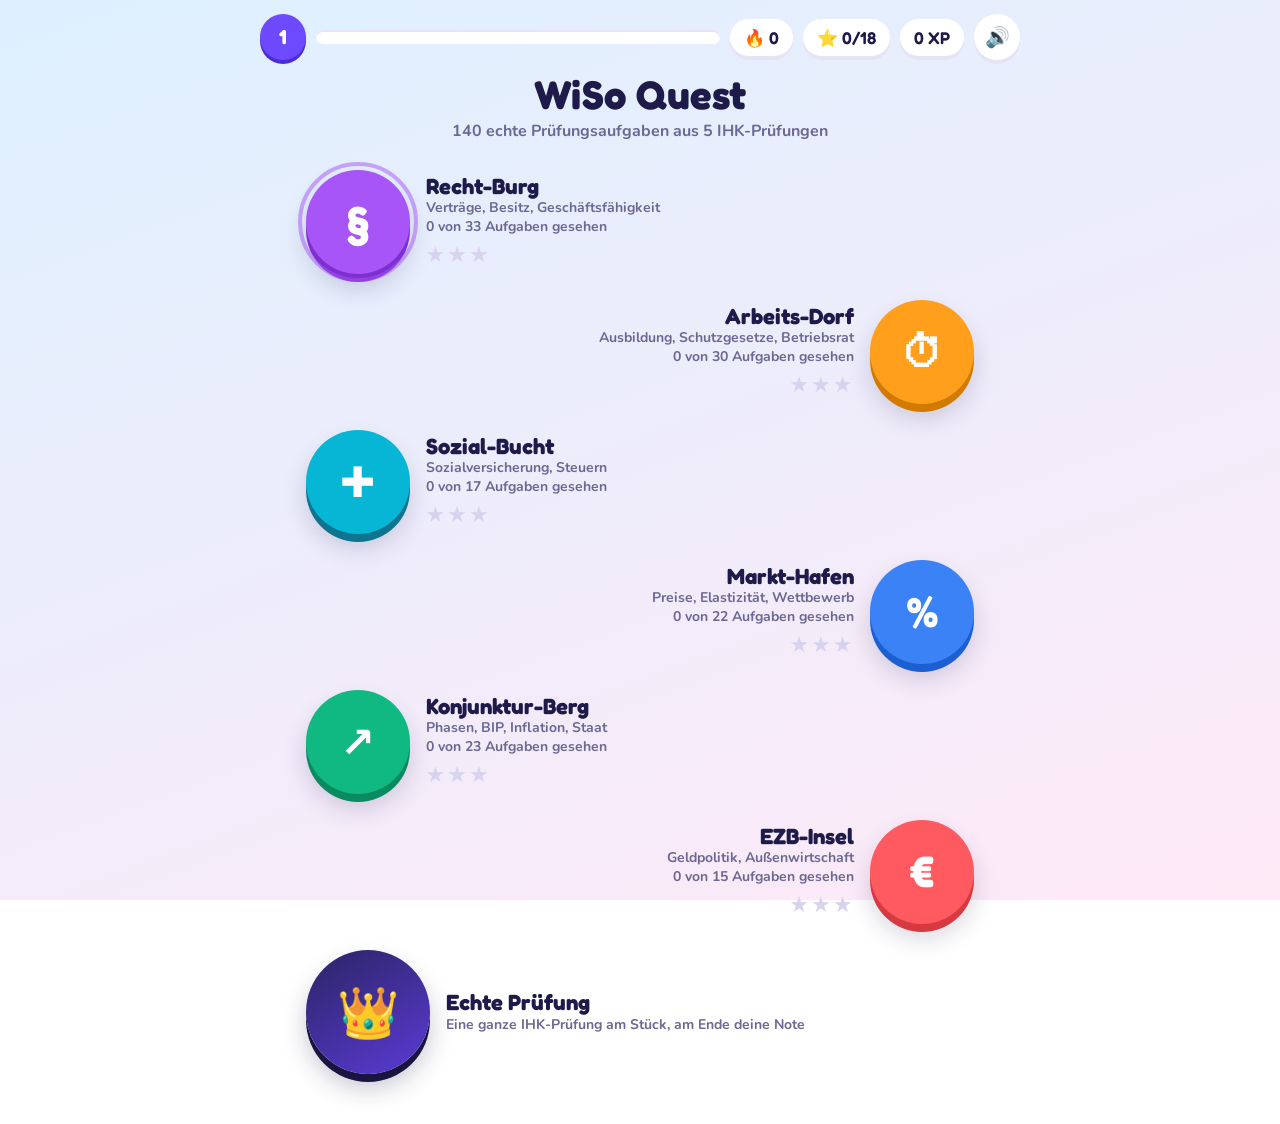
==== index.html @ cb17b8ab "Echte Prüfungsaufgaben mit Zuordnen, Verschieben und Prüfungsmodus Co-Authored-By: Claude Opus 5.5 <" ====
<!doctype html>
<html lang="de">
<head>
<meta charset="utf-8">
<meta name="viewport" content="width=device-width, initial-scale=1, viewport-fit=cover">
<meta name="apple-mobile-web-app-capable" content="yes">
<meta name="apple-mobile-web-app-title" content="WiSo Quest">
<meta name="robots" content="noindex">
<meta name="apple-mobile-web-app-status-bar-style" content="black-translucent">
<meta name="mobile-web-app-capable" content="yes">
<meta name="theme-color" content="#5b6cff">
<link rel="manifest" href="manifest.webmanifest">
<link rel="apple-touch-icon" href="apple-touch-icon.png">
<link rel="icon" href="icon-192.png">
<title>WiSo Quest</title>
<meta name="claude:viewport-fit-sides" content="cover">
<link rel="stylesheet" href="https://fonts.googleapis.com/css2?family=Fredoka:wght@500;600;700&family=Nunito:wght@600;700;800;900&display=swap">
<style>
/* Ein helles Spielbrett: Weltkarte mit fünf Inseln und Boss, darunter Spielrunden mit Herzen, Serie und XP */
:root{
  --bg1:#DDF0FF; --bg2:#FFE9F7; --ink:#1E1B4B; --muted:#6B6893; --card:#FFFFFF; --line:#E6E3F5;
  --ok:#22C55E; --ok-d:#15803D; --ok-bg:#E8FBEF; --bad:#F43F5E; --bad-d:#BE123C; --bad-bg:#FFE8EC;
  --gold:#FFC531; --gold-d:#D99A00; --pri:#6D4AFF; --pri-d:#4B2DD6;
  --w1:#FF5A5F; --w1d:#D63A40; --w2:#3B82F6; --w2d:#1D5FD0; --w3:#10B981; --w3d:#0A8A60; --w4:#A855F7; --w4d:#7E2FD0; --w5:#FF9F1C; --w5d:#D27A00; --w6:#06B6D4; --w6d:#0E7490;
  --f-d:"Fredoka","Nunito",system-ui,sans-serif; --f-b:"Nunito",system-ui,-apple-system,sans-serif;
  color-scheme:light;
}
*{box-sizing:border-box;-webkit-tap-highlight-color:transparent}
[hidden]{display:none!important}
html,body{min-height:100%}
body{margin:0;font-family:var(--f-b);font-weight:700;color:var(--ink);background:linear-gradient(160deg,var(--bg1),var(--bg2)) fixed;font-size:18px;
  padding-left:max(16px,env(safe-area-inset-left,0px));padding-right:max(16px,env(safe-area-inset-right,0px));padding-block:14px 40px}
.wrap{max-width:760px;margin:0 auto}
button{font:inherit;color:inherit;border:0;cursor:pointer;touch-action:manipulation}
button:focus-visible{outline:4px solid var(--pri);outline-offset:3px}
/* Kopfleiste */
.top{display:flex;align-items:center;gap:10px;flex-wrap:wrap;margin-bottom:14px}
.badge{display:flex;align-items:center;gap:8px;background:var(--card);border-radius:999px;padding:8px 14px;box-shadow:0 4px 0 var(--line);font-family:var(--f-d);font-weight:600;font-size:17px;white-space:nowrap}
.lvl{display:flex;align-items:center;gap:10px;flex:1 1 220px;min-width:0}
.lvl .ring{width:46px;height:46px;border-radius:50%;background:var(--pri);color:#fff;display:flex;align-items:center;justify-content:center;font-family:var(--f-d);font-size:20px;box-shadow:0 4px 0 var(--pri-d);flex:none}
.xpbar{flex:1;height:14px;background:var(--card);border-radius:99px;overflow:hidden;box-shadow:inset 0 2px 0 var(--line)}
.xpbar i{display:block;height:100%;background:linear-gradient(90deg,var(--gold),#FF8A00);border-radius:99px;transition:width .5s}
.snd{width:46px;height:46px;border-radius:50%;background:var(--card);box-shadow:0 4px 0 var(--line);font-size:20px}
/* Karte */
.hero{text-align:center;margin:6px 0 4px}
.hero h1{font-family:var(--f-d);font-size:40px;margin:0;line-height:1;letter-spacing:.5px}
.hero p{margin:6px 0 0;color:var(--muted);font-size:16px}
.map{position:relative;display:flex;flex-direction:column;gap:26px;padding:24px 0 10px}
.node{display:flex;align-items:center;gap:16px;width:min(100%,520px)}
.node:nth-child(odd){align-self:flex-start;margin-left:6%} .node:nth-child(even){align-self:flex-end;margin-right:6%;flex-direction:row-reverse;text-align:right}
.orb{width:104px;height:104px;border-radius:50%;flex:none;background:var(--c);box-shadow:0 8px 0 var(--cd),0 14px 24px rgba(30,27,75,.18);color:#fff;font-family:var(--f-d);font-size:42px;display:flex;align-items:center;justify-content:center;position:relative;transition:transform .12s}
.orb:active{transform:translateY(6px);box-shadow:0 2px 0 var(--cd)}
.orb .ic{line-height:1}
.node .info{min-width:0}
.node .name{font-family:var(--f-d);font-size:22px;line-height:1.1}
.stars{font-size:22px;letter-spacing:2px;margin-top:4px;color:#D7D3EE}
.stars b{color:var(--gold);font-weight:inherit}
.node .sub{font-size:14px;color:var(--muted)}
.pulse::after{content:"";position:absolute;inset:-8px;border-radius:50%;border:4px solid var(--c);opacity:.5;animation:pulse 1.6s infinite}
@keyframes pulse{0%{transform:scale(.92);opacity:.6}100%{transform:scale(1.18);opacity:0}}
.boss .orb{width:124px;height:124px;background:linear-gradient(150deg,#2B2464,#5B3BD6);box-shadow:0 8px 0 #1A1540,0 14px 24px rgba(30,27,75,.25);font-size:50px}
.path{position:absolute;inset:0;pointer-events:none;z-index:-1}
/* Sheet */
.dim{position:fixed;inset:0;cursor:pointer;background:rgba(30,27,75,.45);display:flex;align-items:flex-end;justify-content:center;z-index:30;padding:0 max(12px,env(safe-area-inset-right,0px)) 0 max(12px,env(safe-area-inset-left,0px))}
.sheet{background:var(--card);width:min(100%,760px);border-radius:28px 28px 0 0;padding:22px 22px calc(22px + env(safe-area-inset-bottom,0px));max-height:88vh;overflow:auto;animation:up .22s ease-out}
@keyframes up{from{transform:translateY(40px);opacity:.5}to{transform:none;opacity:1}}
.sheet h2{font-family:var(--f-d);font-size:28px;margin:0 0 4px}
.btn{display:block;width:100%;border-radius:18px;padding:16px 18px;font-family:var(--f-d);font-size:21px;font-weight:600;background:var(--c,var(--pri));color:#fff;box-shadow:0 6px 0 var(--cd,var(--pri-d));transition:transform .08s}
.btn:active{transform:translateY(5px);box-shadow:0 1px 0 var(--cd,var(--pri-d))}
.btn.light{background:var(--card);color:var(--ink);box-shadow:0 6px 0 var(--line);border:2px solid var(--line)}
.btn[disabled]{background:#D9D6EA;box-shadow:0 6px 0 #C2BEDA;color:#fff}
.btns{display:flex;flex-direction:column;gap:14px;margin-top:16px}
/* Spiel */
.bar{display:flex;align-items:center;gap:12px;margin-bottom:14px}
.x{width:44px;height:44px;border-radius:50%;background:var(--card);font-size:22px;box-shadow:0 4px 0 var(--line);flex:none}
.prog{flex:1;height:18px;background:var(--card);border-radius:99px;overflow:hidden;box-shadow:inset 0 2px 0 var(--line)}
.prog i{display:block;height:100%;background:var(--c);border-radius:99px;transition:width .4s}
.hearts{font-size:24px;letter-spacing:1px;white-space:nowrap;color:var(--bad)}
.hearts .off{color:#D7D3EE}
.combo{font-family:var(--f-d);background:var(--gold);color:var(--ink);border-radius:12px;padding:4px 10px;font-size:16px;box-shadow:0 3px 0 var(--gold-d)}
.qcard{background:var(--card);border-radius:26px;padding:22px;box-shadow:0 8px 0 var(--line)}
.tag{display:inline-block;background:var(--c);color:#fff;border-radius:10px;padding:4px 12px;font-size:14px;font-family:var(--f-d);font-weight:600;margin-bottom:10px}
.qtext{font-size:19px;line-height:1.5;font-weight:700}
.qtext b{font-weight:900}
.qtext ul{margin:8px 0;padding-left:22px}
.qtext table{border-collapse:separate;border-spacing:0;margin:10px 0;font-size:16px;border-radius:12px;overflow:hidden;border:2px solid var(--line)}
.qtext td,.qtext th{padding:7px 12px;text-align:right;border-bottom:2px solid var(--line)}
.qtext th{background:#F4F2FF}
.tbl{overflow-x:auto}
.ask{margin-top:12px;font-family:var(--f-d);font-size:21px;font-weight:600;color:var(--c)}
.answers{display:flex;flex-direction:column;gap:12px;margin-top:18px}
.ans{display:flex;align-items:center;gap:14px;text-align:left;background:var(--card);border:3px solid var(--line);border-radius:18px;padding:14px 16px;box-shadow:0 5px 0 var(--line);font-size:18px;font-weight:800;transition:transform .08s}
.ans:active{transform:translateY(4px);box-shadow:0 1px 0 var(--line)}
.ans .n{width:38px;height:38px;border-radius:12px;background:#F1EFFD;display:flex;align-items:center;justify-content:center;font-family:var(--f-d);flex:none;font-size:18px}
.ans.sel{border-color:var(--c);box-shadow:0 5px 0 var(--cd);background:#FAF9FF}
.ans.sel .n{background:var(--c);color:#fff}
.ans.right{border-color:var(--ok);box-shadow:0 5px 0 var(--ok-d);background:var(--ok-bg)} .ans.right .n{background:var(--ok);color:#fff}
.ans.wrong{border-color:var(--bad);box-shadow:0 5px 0 var(--bad-d);background:var(--bad-bg)} .ans.wrong .n{background:var(--bad);color:#fff}
.numrow{display:flex;gap:12px;align-items:center;margin-top:18px;flex-wrap:wrap}
.numrow input{font-family:var(--f-d);font-size:30px;width:240px;max-width:100%;padding:12px 16px;border-radius:18px;border:3px solid var(--c);color:var(--ink);background:#FAF9FF;font-weight:600}
.numrow .u{font-family:var(--f-d);font-size:24px}
.picked .ans{border-style:dashed}
.lbl{font-size:14px;color:var(--muted);margin-top:14px}
.check{margin-top:18px}
.shake{animation:shake .4s}
@keyframes shake{20%{transform:translateX(-10px)}40%{transform:translateX(10px)}60%{transform:translateX(-6px)}80%{transform:translateX(6px)}}
/* Rückmeldung */
.fb{position:fixed;left:0;right:0;bottom:0;z-index:20;display:flex;justify-content:center;padding:0 max(12px,env(safe-area-inset-right,0px)) 0 max(12px,env(safe-area-inset-left,0px))}
.fb .in{width:min(100%,760px);border-radius:28px 28px 0 0;padding:20px 22px calc(20px + env(safe-area-inset-bottom,0px));animation:up .22s ease-out;max-height:70vh;overflow:auto}
.fb.ok .in{background:var(--ok-bg);border-top:5px solid var(--ok)} .fb.bad .in{background:var(--bad-bg);border-top:5px solid var(--bad)}
.fb h3{font-family:var(--f-d);font-size:28px;margin:0;display:flex;align-items:center;gap:10px;flex-wrap:wrap}
.fb.ok h3{color:var(--ok-d)} .fb.bad h3{color:var(--bad-d)}
.xp{font-size:18px;background:var(--gold);color:var(--ink);border-radius:10px;padding:2px 10px;box-shadow:0 3px 0 var(--gold-d)}
.why{font-size:17px;line-height:1.5;margin-top:8px;font-weight:700}
.why b{font-weight:900}
.space{height:58vh}
/* Spickzettel */
.lern .card{border-radius:18px;padding:14px 16px;background:#F7F5FF;border-left:8px solid var(--c);margin-top:12px}
.lern .card h3{font-family:var(--f-d);margin:0 0 4px;font-size:20px}
.lern .card p{margin:4px 0;font-size:16px;line-height:1.5}
.lern .formel{margin-top:12px;background:var(--ink);color:#fff;border-radius:16px;padding:12px 14px;text-align:center;font-family:var(--f-d);font-size:17px}
/* Ende */
.end{text-align:center;padding-top:10px}
.big3{font-size:76px;letter-spacing:6px;color:#D7D3EE;line-height:1.1}
.big3 b{color:var(--gold);font-weight:inherit;display:inline-block;animation:pop .5s backwards}
.big3 b:nth-child(2){animation-delay:.25s} .big3 b:nth-child(3){animation-delay:.5s}
@keyframes pop{0%{transform:scale(0) rotate(-40deg)}70%{transform:scale(1.3)}100%{transform:none}}
.end h1{font-family:var(--f-d);font-size:40px;margin:6px 0}
.statrow{display:flex;gap:12px;justify-content:center;flex-wrap:wrap;margin:16px 0}
.stat{background:var(--card);border-radius:18px;padding:12px 18px;box-shadow:0 5px 0 var(--line);min-width:110px}
.stat b{display:block;font-family:var(--f-d);font-size:30px}
.stat span{font-size:14px;color:var(--muted)}
.note{font-family:var(--f-d);font-size:110px;line-height:1;color:var(--pri)}
canvas#fx{position:fixed;inset:0;pointer-events:none;z-index:50;width:100%;height:100%}
@media (max-width:520px){.orb{width:84px;height:84px;font-size:34px}.boss .orb{width:100px;height:100px}.hero h1{font-size:32px}.node .name{font-size:19px}}
@media (prefers-reduced-motion:reduce){*{animation:none!important;transition:none!important}}
.sheet{cursor:default}
*{-webkit-tap-highlight-color:transparent}

/* Echte Aufgaben */
.tags{display:flex;flex-wrap:wrap;gap:6px;margin-bottom:6px}.tags .tag{margin:0}
.tag.src{background:#EEF0FF;color:var(--ink)} .tag.typ{background:var(--ink)}
.sit{background:#F6F5FF;border-radius:16px;padding:12px 14px;margin:8px 0 10px;font-size:17px;line-height:1.5;color:#3A376B;border-left:6px solid var(--c)}
.chips{display:flex;flex-wrap:wrap;gap:10px;margin-top:14px}
.chip{display:flex;align-items:center;gap:10px;background:var(--card);border:3px solid var(--line);border-radius:16px;padding:8px 12px 8px 8px;box-shadow:0 4px 0 var(--line);font-size:16px;font-weight:800;text-align:left;touch-action:none;user-select:none;-webkit-user-select:none;max-width:100%}
.chip .n,.row .slot,.sitem .n{width:36px;height:36px;border-radius:11px;background:var(--c);color:#fff;display:flex;align-items:center;justify-content:center;font-family:var(--f-d);flex:none;font-size:18px}
.chip.sel{border-color:var(--c);box-shadow:0 4px 0 var(--cd);transform:translateY(-3px)}
.ghost{position:fixed;z-index:60;pointer-events:none;transform:rotate(-3deg) scale(1.06);box-shadow:0 14px 30px rgba(30,27,75,.3)!important;border-color:var(--c)!important;margin:0}
.rows{display:flex;flex-direction:column;gap:12px;margin-top:18px}
.row{display:flex;align-items:center;gap:14px;text-align:left;background:var(--card);border:3px dashed #CFCBEA;border-radius:18px;padding:12px 14px;font-size:17px;font-weight:800}
.row .slot{background:#F1EFFD;color:var(--muted);width:auto;min-width:44px;padding:0 8px;height:44px;font-size:20px;gap:6px}
.row.filled{border-style:solid;border-color:var(--c)} .row.filled .slot{background:var(--c);color:#fff}
.row.hover{background:#F4F2FF;border-color:var(--c);transform:scale(1.02)}
.row.right{border:3px solid var(--ok);background:var(--ok-bg)} .row.right .slot{background:var(--ok);color:#fff}
.row.wrong{border:3px solid var(--bad);background:var(--bad-bg)} .row.wrong .slot{background:var(--bad);color:#fff}
.row .slot s{opacity:.7;font-size:15px}
.pop{animation:pop2 .3s}@keyframes pop2{50%{transform:scale(1.04)}}
.sortlist{display:flex;flex-direction:column;gap:12px;margin-top:16px}
.sitem{display:flex;align-items:center;gap:12px;background:var(--card);border:3px solid var(--line);border-radius:18px;padding:12px;box-shadow:0 5px 0 var(--line);font-size:17px;font-weight:800;touch-action:none;user-select:none;-webkit-user-select:none;cursor:grab;position:relative}
.sitem .t{flex:1;min-width:0}
.sitem .grip{font-size:22px;color:var(--muted);flex:none}
.sitem .mv{display:flex;flex-direction:column;gap:4px;flex:none}
.sitem .mv button{width:40px;height:30px;border-radius:9px;background:#F1EFFD;font-size:14px;color:var(--ink)}
.sitem.drag{z-index:5;border-color:var(--c);box-shadow:0 14px 28px rgba(30,27,75,.25);cursor:grabbing;transition:none}
.sitem.right{border-color:var(--ok);background:var(--ok-bg)} .sitem.right .n{background:var(--ok)}
.sitem.wrong{border-color:var(--bad);background:var(--bad-bg)} .sitem.wrong .n{background:var(--bad)}
.btn.exam{display:flex;justify-content:space-between;align-items:center;gap:10px;text-align:left}
.btn.exam small{font-family:var(--f-b);font-size:14px;color:var(--muted);font-weight:700}
.fehler{text-align:left;max-width:620px;margin:10px auto 0}
.fehler h3{font-family:var(--f-d);font-size:22px;margin:0 0 8px}
.fz{background:var(--card);border-radius:16px;padding:12px 14px;margin-bottom:10px;border-left:7px solid var(--c);box-shadow:0 4px 0 var(--line);font-size:15px;line-height:1.45}
.fz b{display:block;font-size:16px;margin-bottom:2px}
</style>
</head>
<body>


<canvas id="fx"></canvas>
<div class="wrap" id="app"></div>
<div id="layer"></div>

<script>
/* ---------- Hilfen ---------- */
const $=s=>document.querySelector(s);
const rnd=(a,b)=>Math.floor(Math.random()*(b-a+1))+a;
const pick=a=>a[rnd(0,a.length-1)];
const shuffle=a=>{a=a.slice();for(let i=a.length-1;i>0;i--){const j=rnd(0,i);[a[i],a[j]]=[a[j],a[i]]}return a};
const sample=(a,n)=>shuffle(a).slice(0,n);
const fmt=(n,d=0)=>Number(n).toLocaleString('de-DE',{minimumFractionDigits:d,maximumFractionDigits:d});
const DAY=86400000;
const mkD=(y,m,d)=>new Date(Date.UTC(y,m-1,d));
const addD=(dt,n)=>new Date(dt.getTime()+n*DAY);
const fD=dt=>String(dt.getUTCDate()).padStart(2,'0')+'.'+String(dt.getUTCMonth()+1).padStart(2,'0')+'.'+dt.getUTCFullYear();
const fT=m=>String(Math.floor(m/60)).padStart(2,'0')+':'+String(m%60).padStart(2,'0')+' Uhr';
const NAMEN=['Lena','Tim','Mia','Jonas','Sara','Luca','Emma','Noah','Lea','Ben','Hannah','Paul','Elif','Max','Nele','Finn'];
const norm=o=>typeof o==='string'?{t:o}:o;
/* MC: richtige Antwort plus bis zu 4 falsche, gemischt */
function mc(text,correct,wrongs,why,ask){
  const c=norm(correct); const seen=new Set([c.t]); const w=sample(wrongs.map(norm).filter(x=>!seen.has(x.t)&&seen.add(x.t)),4);
  const opts=shuffle([c,...w]); return {typ:'mc',text,ask,opts,ok:opts.indexOf(c),why};
}
function num(text,answer,tol,unit,why,ask){return {typ:'num',text,ask,answer,tol,unit,why}}

/* ---------- Themen ---------- */
const TH={
 ezb:{nr:1,name:'EZB und Geldpolitik',kurz:'EZB',c:'var(--w1)',freq:'9 von 9'},
 el:{nr:2,name:'Markt und Preiselastizität',kurz:'Markt',c:'var(--w2)',freq:'9 von 9'},
 kon:{nr:3,name:'Konjunktur',kurz:'Konjunktur',c:'var(--w3)',freq:'9 von 9'},
 recht:{nr:4,name:'Recht: Alter, Besitz, Verträge',kurz:'Recht',c:'var(--w4)',freq:'9 von 9'},
 zahl:{nr:5,name:'Jugendschutz, Mutterschutz, Wahlen',kurz:'Zahlen',c:'var(--w5)',freq:'7 von 9'}
};

/* ---------- Generatoren: EZB ---------- */
const RESTR=['Die EZB erhöht die Leitzinsen.','Die EZB verkauft Wertpapiere am offenen Markt.','Die EZB erhöht den Mindestreservesatz.'];
const EXPAN=['Die EZB senkt die Leitzinsen.','Die EZB kauft in großem Umfang Staatsanleihen an.','Die EZB senkt den Mindestreservesatz.','Die EZB teilt bei den Hauptrefinanzierungsgeschäften mehr Liquidität zu.'];
const EZB_SAETZE=[
 {t:'Vorrangiges Ziel der EZB ist die Preisstabilität. Angestrebt wird mittelfristig eine Inflationsrate von 2 %.',ok:1,why:'Das steht so im EU-Vertrag. Die 2 % sind das Ziel der EZB.'},
 {t:'Der Zinssatz der Spitzenrefinanzierungsfazilität bildet die Obergrenze für den Tagesgeldzins.',ok:1,why:'Teurer als dort leiht sich keine Bank über Nacht Geld. Deshalb ist es die Obergrenze.'},
 {t:'Der Zinssatz der Einlagefazilität bildet die Untergrenze für den Tagesgeldzins.',ok:1,why:'Weniger als dort bekommt keine Bank für ihr Geld, sie würde es sonst bei der EZB parken. Deshalb ist es die Untergrenze.'},
 {t:'Beim holländischen Zinstender erhalten alle Banken die Liquidität zum niedrigsten noch zugeteilten Zinssatz.',ok:1,why:'Holländisch heißt: ein einheitlicher Satz für alle, und zwar der niedrigste, der noch zum Zug kommt.'},
 {t:'Beim amerikanischen Zinstender zahlt jede Bank den Zinssatz, den sie selbst geboten hat.',ok:1,why:'Amerikanisch heißt: jeder zahlt sein eigenes Gebot.'},
 {t:'Das Mindestreserve-Soll muss im Durchschnitt der Erfüllungsperiode erfüllt sein.',ok:1,why:'Es zählt der Durchschnitt, nicht jeder einzelne Tag. An einzelnen Tagen darf das Guthaben darunter liegen.'},
 {t:'Das Eurosystem besteht aus der EZB und den nationalen Zentralbanken der Euro-Länder.',ok:1,why:'Eurosystem = EZB plus Notenbanken der Länder mit Euro. Das ESZB umfasst zusätzlich alle anderen EU-Notenbanken.'},
 {t:'Vorrangiges Ziel der EZB ist die Vollbeschäftigung im Euroraum.',ok:0,why:'Falsch. Vorrangiges Ziel ist die Preisstabilität. Beschäftigung ist kein Hauptziel der EZB.'},
 {t:'Die EZB strebt eine Inflationsrate von 0 % an.',ok:0,why:'Falsch. Das Ziel sind 2 %. Bei 0 % droht leicht eine Deflation.'},
 {t:'Der Zinssatz der Einlagefazilität bildet die Obergrenze für den Tagesgeldzins.',ok:0,why:'Falsch. Die Einlagefazilität ist die Untergrenze. Die Obergrenze ist die Spitzenrefinanzierung.'},
 {t:'Beim holländischen Zinstender zahlt jede Bank ihren eigenen gebotenen Zinssatz.',ok:0,why:'Falsch. Das ist das amerikanische Verfahren. Holländisch heißt: einheitlicher Satz für alle.'},
 {t:'Das Mindestreserve-Soll muss an jedem einzelnen Tag der Erfüllungsperiode erreicht werden.',ok:0,why:'Falsch. Es zählt der Durchschnitt über die ganze Periode.'},
 {t:'Das ESZB besteht nur aus den Zentralbanken der Euro-Länder.',ok:0,why:'Falsch. Zum ESZB gehören die EZB und die Notenbanken aller EU-Staaten, auch ohne Euro.'},
 {t:'Erhöht die EZB die Leitzinsen, steigt in der Regel die Geldmenge.',ok:0,why:'Falsch. Höhere Zinsen machen Kredite teurer, es wird weniger geliehen, die Geldmenge sinkt.'}
];
const G={ezb:[],el:[],kon:[],recht:[],zahl:[]};
G.ezb.push(function massnahme(){
  if(Math.random()<.6){const r=fmt(rnd(45,95)/10,1);
    return mc(`Die Inflationsrate im Euroraum ist auf <b>${r} %</b> gestiegen.`,pick(RESTR),EXPAN,
     `Inflation zu hoch heißt: Geld muss knapper und teurer werden. Die EZB handelt <b>restriktiv</b>: Leitzinsen hoch, Wertpapiere verkaufen, Mindestreserve hoch. Dann sinkt die Geldmenge und die Preise steigen langsamer.`,'Welche Maßnahme der EZB ist geeignet, die Inflation zu senken?');}
  const r=fmt(rnd(-6,6)/10,1);
  return mc(`Die Inflationsrate im Euroraum liegt bei <b>${r} %</b>, die Wirtschaft schrumpft, es droht eine Deflation.`,pick(EXPAN),RESTR.concat(['Die EZB erhöht den Zinssatz der Einlagefazilität.']),
   `Zu wenig Inflation und schwache Wirtschaft heißt: Geld muss billiger werden. Die EZB handelt <b>expansiv</b>: Leitzinsen runter, Wertpapiere kaufen, Mindestreserve runter. Dann steigt die Geldmenge.`,'Welche Maßnahme der EZB ist in dieser Lage geeignet?');
});
G.ezb.push(function tender(){
  const step=pick([0.01,0.02]), base=rnd(200,420)/100;
  const lv=[0,1,2,3,4].map(i=>+(base+(4-i)*step).toFixed(2));
  const am=lv.map(()=>rnd(2,9)*100); const cum=[]; am.reduce((s,a,i)=>(cum[i]=s+a),0);
  const k=rnd(1,3); const zut=cum[k-1]+pick([...Array(am[k]/50).keys()].map(x=>(x+1)*50));
  const tab=`<div class="tbl"><table><tr><th>Zinssatz</th><th>Gebote</th><th>Summe von oben</th></tr>${lv.map((l,i)=>`<tr><td>${fmt(l,2)} %</td><td>${fmt(am[i])} Mio. €</td><td style="color:var(--muted)">?</td></tr>`).join('')}</table></div>`;
  const loes=`<div class="tbl"><table><tr><th>Zinssatz</th><th>Summe von oben</th></tr>${lv.map((l,i)=>`<tr${i===k?' style="font-weight:800;color:var(--ok)"':''}><td>${fmt(l,2)} %</td><td>${fmt(cum[i])} Mio. €</td></tr>`).join('')}</table></div>`;
  if(Math.random()<.7) return num(`Die EZB führt ein Hauptrefinanzierungsgeschäft als <b>Zinstender nach dem holländischen Verfahren</b> durch. Sie will <b>${fmt(zut)} Mio. €</b> zuteilen. Es gehen folgende Gebote ein:${tab}`,lv[k],0.001,'%',
    `Von oben nach unten die Gebote addieren, bis die ${fmt(zut)} Mio. € erreicht sind:${loes}Bei <b>${fmt(lv[k],2)} %</b> reicht die Summe. Holländisch heißt: <b>alle</b> zahlen diesen niedrigsten noch zugeteilten Satz. Gebote darunter gehen leer aus.`,'Zu welchem Zinssatz (in %, 2 Nachkommastellen) erhalten die Kreditinstitute die Liquidität?');
  return num(`Die EZB führt ein Hauptrefinanzierungsgeschäft als <b>Zinstender nach dem amerikanischen Verfahren</b> durch. Sie will <b>${fmt(zut)} Mio. €</b> zuteilen. Es gehen folgende Gebote ein:${tab}`,lv[0],0.001,'%',
    `Amerikanisch heißt: jede Bank zahlt <b>ihr eigenes Gebot</b>. Die Bank mit ${fmt(lv[0],2)} % ist ganz oben, sie wird voll bedient und zahlt <b>${fmt(lv[0],2)} %</b>. Beim holländischen Verfahren wären es für alle ${fmt(lv[k],2)} % gewesen.`,`Welchen Zinssatz (in %) zahlt das Kreditinstitut, das zu ${fmt(lv[0],2)} % geboten hat?`);
});
G.ezb.push(function mindestreserve(){
  let S,N,vals,need;
  do{S=rnd(40,90);N=pick([5,6,7]);vals=Array.from({length:N-1},()=>S+rnd(-25,20));need=S*N-vals.reduce((a,b)=>a+b,0);}while(need<5||need>S+60);
  const tab=`<div class="tbl"><table><tr>${vals.map((v,i)=>`<th>Tag ${i+1}</th>`).join('')}<th>Tag ${N}</th></tr><tr>${vals.map(v=>`<td>${v}</td>`).join('')}<td>?</td></tr></table></div>`;
  return num(`Das Mindestreserve-Soll der Rheinbank AG beträgt <b>${S} Mio. €</b>. Die Erfüllungsperiode umfasst vereinfacht <b>${N} Tage</b>. Das Guthaben bei der Bundesbank betrug bisher (in Mio. €):${tab}`,need,0.001,'Mio. €',
   `Es zählt der <b>Durchschnitt</b>. Insgesamt nötig: ${S} × ${N} = <b>${S*N}</b>. Schon da: ${vals.join(' + ')} = <b>${S*N-need}</b>. Fehlt am letzten Tag: ${S*N} − ${S*N-need} = <b>${need} Mio. €</b>.`,'Wie hoch muss das Guthaben am letzten Tag mindestens sein (in Mio. €)?');
});
G.ezb.push(function aussagen(){
  const falsch=Math.random()<.35; const T=EZB_SAETZE.filter(s=>s.ok), F=EZB_SAETZE.filter(s=>!s.ok);
  const c=falsch?pick(F):pick(T), w=falsch?T:F;
  return mc('Sie bereiten sich mit einer Kollegin auf ein Kundengespräch zur Geldpolitik vor.',c,w,c.why,falsch?'Welche Aussage ist <u>falsch</u>?':'Welche Aussage trifft zu?');
});
G.ezb.push(function reihenfolge(){
  const items=['Die EZB kündigt das Tenderverfahren an.','Die Kreditinstitute geben ihre Gebote ab.','Die EZB teilt die Liquidität zu und gibt das Ergebnis bekannt.','Das Geschäft wird abgewickelt, die Banken erhalten die Gutschrift.'];
  return {typ:'order',text:'Bringen Sie die Schritte eines Tenderverfahrens der EZB in die richtige Reihenfolge.',ask:'Tippen Sie die Schritte in der richtigen Reihenfolge an.',items,why:'Merksatz: <b>Ankündigen, Bieten, Zuteilen, Abwickeln.</b> Erst sagt die EZB, dass es Geld gibt. Dann bieten die Banken. Dann entscheidet die EZB, wer was bekommt. Zum Schluss fließt das Geld.'};
});

/* ---------- Generatoren: Markt ---------- */
G.el.push(function rechnen(){
  let pp,E,qq,p1,p2;
  do{pp=pick([-25,-20,-10,-5,5,10,20,25]);E=pick([0.2,0.4,0.5,0.6,0.8,1.2,1.5,2,2.5,3]);qq=-E*pp;p1=pick([2,2.5,4,5,8,10,12,15,20,25,40,60]);p2=p1*(1+pp/100);}
  while(Math.abs(qq-Math.round(qq))>1e-9||Math.abs(p2*100-Math.round(p2*100))>1e-6);
  qq=Math.round(qq);const q1=rnd(4,40)*100,q2=q1*(1+qq/100);
  const ware=pick(['Sportgetränk','Smartphone-Hülle','Kinokarte','Fahrradhelm','Müslipackung','Konzertticket']);
  return num(`Ein Händler ändert den Preis für ein ${ware} von <b>${fmt(p1,2)} €</b> auf <b>${fmt(p2,2)} €</b>. Die abgesetzte Menge verändert sich daraufhin von <b>${fmt(q1)}</b> auf <b>${fmt(q2)} Stück</b>.`,E,0.011,'',
   `1. Preisänderung in %: (${fmt(p2,2)} − ${fmt(p1,2)}) : ${fmt(p1,2)} × 100 = <b>${pp>0?'+':''}${pp} %</b><br>2. Mengenänderung in %: (${fmt(q2)} − ${fmt(q1)}) : ${fmt(q1)} × 100 = <b>${qq>0?'+':''}${qq} %</b><br>3. Elastizität = ${qq} : ${pp} = <b>${fmt(-E,2)}</b>, als Betrag <b>${fmt(E,2)}</b>.<br>${E>1?'Über 1 heißt <b>elastisch</b>: die Kunden reagieren stark auf den Preis.':'Unter 1 heißt <b>unelastisch</b>: die Kunden reagieren kaum auf den Preis.'}`,'Berechnen Sie die direkte Preiselastizität der Nachfrage (Betrag, 2 Nachkommastellen).');
});
G.el.push(function umsatz(){
  const E=pick([0.3,0.5,0.7,1.4,1.8,2.5]),hoch=Math.random()<.5,el=E>1;
  const steigt=(el&&!hoch)||(!el&&hoch);
  return mc(`Die Preiselastizität der Nachfrage nach einem Produkt beträgt <b>${fmt(-E,1)}</b>. Der Anbieter ${hoch?'<b>erhöht</b>':'<b>senkt</b>'} den Preis um 10 %.`,
   steigt?'Der Umsatz steigt.':'Der Umsatz sinkt.',[steigt?'Der Umsatz sinkt.':'Der Umsatz steigt.','Der Umsatz bleibt unverändert.','Die Absatzmenge bleibt unverändert.','Ohne Angabe der Kosten ist keine Aussage möglich.'],
   `Betrag ${fmt(E,1)} ist ${el?'<b>über 1, also elastisch</b>. Die Menge reagiert stärker als der Preis.':'<b>unter 1, also unelastisch</b>. Die Menge reagiert schwächer als der Preis.'} ${hoch?'Preis rauf':'Preis runter'}, ${el?(hoch?'die Menge fällt stark':'die Menge steigt stark'):(hoch?'die Menge fällt nur wenig':'die Menge steigt nur wenig')}. Darum <b>${steigt?'steigt':'sinkt'}</b> der Umsatz.`,'Welche Folge ergibt sich für den Umsatz?');
});
G.el.push(function vollkommen(){
  const UNV=[{t:'Viele Kunden kaufen aus Gewohnheit immer in derselben Bäckerei.',why:'Gewohnheit ist eine <b>persönliche Vorliebe</b>. Auf einem vollkommenen Markt gibt es keine Vorlieben.'},{t:'Ein Geschäft liegt näher an der Wohnung der Kunden als die anderen.',why:'Das ist eine <b>räumliche Vorliebe</b>. Also ist der Markt unvollkommen.'},{t:'Die Kunden haben keinen vollständigen Überblick über die Preise aller Anbieter.',why:'Es fehlt die <b>Markttransparenz</b>. Also ist der Markt unvollkommen.'},{t:'Die angebotenen Smartphones unterscheiden sich in Marke, Design und Qualität.',why:'Die Güter sind <b>nicht gleichartig</b>. Also ist der Markt unvollkommen.'},{t:'Ein Kunde kauft nur bei einem Berater, den er persönlich gut kennt.',why:'Das ist eine <b>persönliche Vorliebe</b>. Also ist der Markt unvollkommen.'}];
  const VOLL=['Alle Anbieter verkaufen völlig gleichartige Güter.','Alle Marktteilnehmer haben einen vollständigen Überblick über Angebot und Preise.','Es gibt keine persönlichen, räumlichen oder zeitlichen Vorlieben.','Alle Marktteilnehmer reagieren sofort auf Preisänderungen.'];
  if(Math.random()<.6){const c=pick(UNV);return mc('Sie prüfen verschiedene Märkte in Ihrer Region.',c,VOLL,c.why+' Merkmale des vollkommenen Marktes: gleiche Güter, volle Übersicht, keine Vorlieben, sofortige Reaktion.','Welche Situation ist ein Merkmal eines <u>unvollkommenen</u> Marktes?');}
  const c=pick(VOLL);return mc('Sie erklären einem neuen Azubi den Begriff „vollkommener Markt“.',c,UNV.map(u=>u.t),'Vollkommener Markt heißt: <b>gleiche Güter, volle Übersicht, keine Vorlieben, sofortige Reaktion.</b> Alle anderen Antworten beschreiben einen unvollkommenen Markt.','Welches Merkmal gehört zum vollkommenen Markt?');
});
G.el.push(function kurven(){
  const O=['Der Preis steigt, die Menge sinkt.','Der Preis steigt, die Menge steigt.','Der Preis sinkt, die Menge steigt.','Der Preis sinkt, die Menge sinkt.','Preis und Menge bleiben unverändert.'];
  const S=[{t:'Die Rohstoffpreise für die Herstellung von Fahrrädern steigen stark.',o:0,why:'Höhere Kosten: die Anbieter bieten weniger an. Die <b>Angebotskurve geht nach links</b>. Preis rauf, Menge runter.'},
   {t:'Eine Missernte verringert das Angebot an Äpfeln deutlich.',o:0,why:'Weniger Angebot: die <b>Angebotskurve geht nach links</b>. Preis rauf, Menge runter.'},
   {t:'Ein Influencer macht ein Getränk zum Trend, viel mehr Menschen wollen es kaufen.',o:1,why:'Mehr Nachfrage: die <b>Nachfragekurve geht nach rechts</b>. Preis und Menge steigen.'},
   {t:'Die Einkommen der Haushalte steigen deutlich.',o:1,why:'Mehr Geld, mehr Nachfrage: die <b>Nachfragekurve geht nach rechts</b>. Preis und Menge steigen.'},
   {t:'Neue Anbieter drängen mit günstiger Technik auf den Markt für E-Scooter.',o:2,why:'Mehr Angebot: die <b>Angebotskurve geht nach rechts</b>. Preis runter, Menge rauf.'},
   {t:'Nach schlechten Testberichten wollen deutlich weniger Kunden ein Produkt kaufen.',o:3,why:'Weniger Nachfrage: die <b>Nachfragekurve geht nach links</b>. Preis und Menge sinken.'}];
  const s=pick(S);return mc(s.t,O[s.o],O.filter((_,i)=>i!==s.o),s.why+' Merksatz: Angebot nach links heißt teurer und weniger. Nachfrage nach rechts heißt teurer und mehr.','Wie verändern sich Gleichgewichtspreis und Gleichgewichtsmenge, wenn sonst alles gleich bleibt?');
});
G.el.push(function staatspreis(){
  const S=[{t:'Der Staat legt für Mietwohnungen einen <b>Höchstpreis unter dem Gleichgewichtspreis</b> fest.',c:'Es entsteht ein Nachfrageüberhang, Wohnungen werden knapp.',w:['Es entsteht ein Angebotsüberhang, viele Wohnungen stehen leer.','Der Markt bleibt im Gleichgewicht.','Die Zahl der angebotenen Wohnungen steigt.'],why:'Der Preis ist künstlich niedrig. Viele wollen mieten, wenige wollen vermieten. Es gibt <b>zu wenig Angebot</b>, also einen Nachfrageüberhang.'},
   {t:'Der Staat legt für Milch einen <b>Mindestpreis über dem Gleichgewichtspreis</b> fest.',c:'Es entsteht ein Angebotsüberhang.',w:['Es entsteht ein Nachfrageüberhang.','Der Markt bleibt im Gleichgewicht.','Die Nachfrage nach Milch steigt.'],why:'Der Preis ist künstlich hoch. Bauern wollen viel verkaufen, Kunden kaufen weniger. Es bleibt <b>zu viel Ware übrig</b>, also ein Angebotsüberhang.'},
   {t:'Der Staat erhöht den gesetzlichen <b>Mindestlohn über den Gleichgewichtslohn</b>.',c:'Es kann Arbeitslosigkeit entstehen, weil das Angebot an Arbeit größer ist als die Nachfrage.',w:['Die Unternehmen fragen mehr Arbeitskräfte nach.','Es entsteht ein Mangel an Arbeitskräften.','Der Arbeitsmarkt bleibt im Gleichgewicht.'],why:'Beim Lohn sind die Arbeitnehmer die Anbieter. Hoher Lohn: viele wollen arbeiten, Firmen stellen weniger ein. Ein <b>Angebotsüberhang an Arbeit</b> heißt Arbeitslosigkeit.'},
   {t:'Auf einem Markt ist das Angebot dauerhaft größer als die Nachfrage.',c:'Es liegt ein Käufermarkt vor, die Käufer haben eine starke Stellung.',w:['Es liegt ein Verkäufermarkt vor.','Die Preise steigen.','Die Anbieter haben eine starke Stellung.'],why:'Mehr Ware als Käufer: die Käufer können wählen und verhandeln. Das heißt <b>Käufermarkt</b>.'}];
  const s=pick(S);return mc(s.t,s.c,s.w,s.why,'Welche Folge ist zu erwarten?');
});

/* ---------- Generatoren: Konjunktur ---------- */
const PH={Aufschwung:['Die Auftragseingänge steigen.','Die Auslastung der Maschinen nimmt zu.','Die Arbeitslosigkeit beginnt zu sinken.','Die Stimmung in den Unternehmen hellt sich auf.'],
 'Boom (Hochkonjunktur)':['Die Kapazitäten sind voll ausgelastet.','Preise und Löhne steigen stark.','Die Zinsen sind hoch.','Es herrscht Fachkräftemangel.'],
 'Abschwung (Rezession)':['Die Auftragseingänge gehen zurück.','Die Lagerbestände steigen.','Die Unternehmen investieren weniger.','Die Kurzarbeit nimmt zu.','Das reale BIP schrumpft.'],
 'Tiefstand (Depression)':['Die Arbeitslosigkeit ist sehr hoch.','Die Auslastung der Betriebe ist sehr niedrig.','Die Zinsen sind sehr niedrig.','Die Stimmung ist pessimistisch.']};
G.kon.push(function phase(){
  const p=pick(Object.keys(PH));const ind=sample(PH[p],3);
  return mc(`Das Statistische Bundesamt meldet:<ul>${ind.map(i=>`<li>${i}</li>`).join('')}</ul>`,p,Object.keys(PH).filter(x=>x!==p),
   `<b>${p}</b>. Merkhilfe: Aufschwung = es geht los. Boom = alles voll, alles teuer. Abschwung = Aufträge und Investitionen sinken, BIP schrumpft. Tiefstand = ganz unten, viele Arbeitslose.`,'In welcher Konjunkturphase befindet sich die Wirtschaft?');
});
G.kon.push(function massnahme(){
  const EXP=['Der Staat erhöht seine Investitionen in Straßen und Schulen.','Der Staat senkt befristet die Einkommensteuer.','Der Staat verbessert die Abschreibungsmöglichkeiten für Unternehmen.','Der Staat zahlt eine Prämie beim Kauf neuer Elektroautos.'];
  const RES=['Der Staat erhöht die Umsatzsteuer.','Der Staat kürzt seine Ausgaben und bildet Rücklagen.','Der Staat erhöht die Einkommensteuer.','Der Staat streicht Subventionen für Unternehmen.'];
  if(Math.random()<.7) return mc('Die Wirtschaft befindet sich in einer <b>Rezession</b>. Die Nachfrage ist schwach, die Arbeitslosigkeit steigt.',pick(EXP),RES,'In der Rezession muss der Staat die <b>Nachfrage stützen</b>: mehr ausgeben, Steuern senken, Investitionen fördern. Das nennt man antizyklisch: gegen den Trend handeln.','Welche staatliche Maßnahme ist geeignet, die Nachfrage zu stützen?');
  return mc('Die Wirtschaft ist im <b>Boom</b>. Die Kapazitäten sind ausgelastet, die Preise steigen stark.',pick(RES),EXP,'Im Boom muss der Staat <b>bremsen</b>: weniger ausgeben, Rücklagen bilden, Steuern erhöhen. Antizyklisch heißt: gegen den Trend.','Welche staatliche Maßnahme passt zu dieser Lage?');
});
G.kon.push(function indikator(){
  const FR=['Auftragseingänge in der Industrie','ifo-Geschäftsklimaindex','Zahl der Baugenehmigungen','Stimmung der Verbraucher (Konsumklima)'];
  const SP=['Arbeitslosenquote','Zahl der Unternehmensinsolvenzen','Entwicklung der Tariflöhne','Steuereinnahmen des Staates'];
  if(Math.random()<.65) return mc('Ein Kunde fragt, woran man früh erkennt, wohin sich die Wirtschaft entwickelt.',pick(FR),SP,'<b>Frühindikatoren</b> zeigen die Zukunft: Aufträge, Stimmung, Baugenehmigungen. Die Arbeitslosigkeit reagiert erst spät, weil Firmen erst abwarten, bevor sie einstellen oder entlassen.','Welche Größe ist ein Frühindikator der Konjunktur?');
  return mc('Ein Kunde fragt, welche Größe erst spät auf die Konjunktur reagiert.',pick(SP),FR,'<b>Spätindikatoren</b> wie die Arbeitslosigkeit reagieren erst, wenn die Entwicklung schon läuft. Frühindikatoren sind Aufträge, Stimmung und Baugenehmigungen.','Welche Größe ist ein Spätindikator?');
});
G.kon.push(function alq(){
  const A=rnd(2200,3200)*1000,E=rnd(42000,46000)*1000,ep=Math.random()<.4;
  const q=ep?A/(A+E)*100:A/(A+E)*100; const r=Math.round(q*100)/100;
  const t=ep?`Im Inland gibt es <b>${fmt(A+E)} Erwerbspersonen</b>, davon sind <b>${fmt(A)} arbeitslos</b>.`:`Im Inland gibt es <b>${fmt(E)} Erwerbstätige</b> und <b>${fmt(A)} registrierte Arbeitslose</b>.`;
  return num(t,r,0.011,'%',ep?`Erwerbspersonen sind schon Erwerbstätige + Arbeitslose. Also: ${fmt(A)} : ${fmt(A+E)} × 100 = <b>${fmt(r,2)} %</b>.`:`Achtung, Falle: Geteilt wird durch <b>alle Erwerbspersonen</b> = Erwerbstätige + Arbeitslose = ${fmt(A+E)}. Also: ${fmt(A)} : ${fmt(A+E)} × 100 = <b>${fmt(r,2)} %</b>.`,'Berechnen Sie die Arbeitslosenquote (in %, 2 Nachkommastellen).');
});
G.kon.push(function bipreal(){
  const nom=rnd(38000,46000)/10, idx=rnd(1030,1250)/10, real=Math.round(nom/idx*1000)/10;
  return num(`Das nominale Bruttoinlandsprodukt beträgt <b>${fmt(nom,1)} Mrd. €</b>. Der Preisindex liegt bei <b>${fmt(idx,1)}</b> (Basisjahr = 100).`,real,0.15,'Mrd. €',`Real heißt: die Preissteigerung herausrechnen. ${fmt(nom,1)} : ${fmt(idx,1)} × 100 = <b>${fmt(real,1)} Mrd. €</b>.`,'Berechnen Sie das reale BIP (in Mrd. €, 1 Nachkommastelle).');
});
G.kon.push(function politik(){
  const N=['Der Staat zahlt allen Haushalten einen einmaligen Konsumbonus.','Der Staat erhöht seine Ausgaben für öffentliche Bauaufträge.','Der Staat senkt befristet die Umsatzsteuer.'];
  const A=['Der Staat senkt die Unternehmensteuern dauerhaft.','Der Staat baut Vorschriften für Unternehmen ab.','Der Staat senkt die Lohnnebenkosten der Arbeitgeber.'];
  const isN=Math.random()<.5,c=isN?pick(N):pick(A);
  return mc(`Die Bundesregierung plant folgende Maßnahme: <b>${c}</b>`,isN?'Nachfrageorientierte Wirtschaftspolitik':'Angebotsorientierte Wirtschaftspolitik',[isN?'Angebotsorientierte Wirtschaftspolitik':'Nachfrageorientierte Wirtschaftspolitik','Geldpolitik der EZB','Tarifpolitik der Sozialpartner'],
   isN?'Der Staat gibt Geld aus oder macht Kaufen billiger, damit <b>mehr gekauft wird</b>. Das ist nachfrageorientiert und wirkt eher kurzfristig.':'Der Staat macht es den <b>Unternehmen leichter</b>: weniger Kosten, weniger Vorschriften. Das ist angebotsorientiert und wirkt eher langfristig.','Welcher Art von Wirtschaftspolitik ist die Maßnahme zuzuordnen?');
});
G.kon.push(function ust(){
  return mc('Die Bundesregierung senkt die Umsatzsteuer <b>befristet für sechs Monate</b> von 19 % auf 16 %.','Die Verbraucher ziehen größere Anschaffungen in die sechs Monate vor.',['Die Verbraucher verschieben größere Anschaffungen auf die Zeit nach der Senkung.','Die Sparquote steigt deutlich an.','Die Nachfrage bleibt unverändert, weil die Senkung nur befristet ist.','Die Unternehmen erhöhen sofort ihre Nettopreise um 3 %.'],
   'Wer weiß, dass es nur kurz billiger ist, <b>kauft jetzt</b>. Das nennt man Vorzieheffekt. Nach dem Ende der Senkung bricht die Nachfrage dann oft ein.','Welches Verhalten der Verbraucher ist zu erwarten?');
});

/* ---------- Generatoren: Recht ---------- */
G.recht.push(function geschaeftsfaehig(){
  const n=pick(NAMEN),age=pick([5,6,8,10,12,14,15,16,17,17,19,22]);
  const F=[{k:'bar',t:`kauft vom eigenen Taschengeld ein Buch für ${rnd(8,25)} € und bezahlt sofort bar.`},
   {k:'raten',t:`kauft ohne Wissen der Eltern eine Spielkonsole für ${rnd(350,600)} € auf Raten.`},
   {k:'geschenk',t:`bekommt von der Tante eine Uhr geschenkt und nimmt das Geschenk an.`},
   {k:'einw',t:`kauft mit vorheriger Zustimmung der Eltern ein E-Bike für ${fmt(rnd(18,32)*100)} €.`},
   {k:'ohne',t:`bestellt ohne Wissen der Eltern ein Smartphone für ${rnd(700,1200)} € auf Rechnung.`}];
  const f=pick(F);let c,why;
  if(age<7){c='Der Vertrag ist von Anfang an nichtig.';why=`${n} ist ${age} Jahre alt, also <b>unter 7 und geschäftsunfähig</b>. Alles, was ${n} erklärt, ist nichtig, auch bei Geschenken und Taschengeld.`}
  else if(age>=18){c='Der Vertrag ist voll wirksam.';why=`${n} ist ${age}, also <b>volljährig und voll geschäftsfähig</b>. Der Vertrag gilt.`}
  else if(f.k==='bar'){c='Der Vertrag ist voll wirksam.';why=`${n} ist ${age}, also beschränkt geschäftsfähig. Aber: <b>Taschengeldparagraph</b>. Mit eigenem Taschengeld sofort bezahlt heißt wirksam.`}
  else if(f.k==='geschenk'){c='Der Vertrag ist voll wirksam.';why=`${n} ist ${age}, also beschränkt geschäftsfähig. Ein Geschenk bringt <b>nur einen rechtlichen Vorteil</b>. Dafür braucht es keine Zustimmung, es ist wirksam.`}
  else if(f.k==='einw'){c='Der Vertrag ist voll wirksam.';why=`${n} ist ${age}, also beschränkt geschäftsfähig. Die Eltern haben <b>vorher zugestimmt</b> (Einwilligung). Damit ist der Vertrag wirksam.`}
  else {c='Der Vertrag ist schwebend unwirksam, bis die Eltern ihn genehmigen.';why=`${n} ist ${age}, also <b>beschränkt geschäftsfähig</b> (7 bis 17). Ohne Zustimmung, nicht bar mit Taschengeld: der Vertrag <b>schwebt</b>. Genehmigen die Eltern, gilt er. Lehnen sie ab, ist er unwirksam. Ratenkäufe fallen nie unter den Taschengeldparagraphen.`}
  const all=['Der Vertrag ist voll wirksam.','Der Vertrag ist schwebend unwirksam, bis die Eltern ihn genehmigen.','Der Vertrag ist von Anfang an nichtig.','Der Vertrag ist wegen Irrtums anfechtbar.','Der Vertrag ist wirksam, kann aber innerhalb von 14 Tagen widerrufen werden.'];
  return mc(`<b>${n} (${age} Jahre)</b> ${f.t}`,c,all.filter(a=>a!==c),why,'Wie ist das Rechtsgeschäft rechtlich zu beurteilen?');
});
G.recht.push(function besitz(){
  const k=pick(NAMEN),v=pick(['Radhaus Meier','Elektro Weber GmbH','Möbel Krämer KG','Juwelier Stein']);
  const O=[`${k} ist Besitzer und Eigentümer.`,`${k} ist Besitzer, ${v} ist Eigentümer.`,`${v} ist Besitzer, ${k} ist Eigentümer.`,`${v} ist Besitzer und Eigentümer.`];
  const S=[{t:`${k} kauft bei ${v} eine Ware auf Raten unter <b>Eigentumsvorbehalt</b> und nimmt sie mit. Zwei Raten sind noch offen.`,o:1,why:`${k} hat die Ware in der Hand, ist also <b>Besitzer</b>. Wegen des Eigentumsvorbehalts bleibt ${v} <b>Eigentümer</b>, bis alles bezahlt ist.`},
   {t:`${k} kauft bei ${v} eine Ware, <b>bezahlt sofort</b>, will sie aber erst nächste Woche <b>abholen</b>.`,o:3,why:`Eigentum geht erst über durch <b>Einigung und Übergabe</b>. Die Ware ist noch im Laden, also ist ${v} noch <b>Besitzer und Eigentümer</b>. Bezahlen allein reicht nicht.`},
   {t:`${k} kauft bei ${v} eine Ware, bezahlt sofort und <b>nimmt sie gleich mit</b>.`,o:0,why:`Einigung und Übergabe sind erfolgt. ${k} hat die Ware in der Hand und sie gehört ${k}: <b>Besitzer und Eigentümer</b>.`},
   {t:`${k} hat bei ${v} eine Ware gekauft und vollständig bezahlt. ${k} bringt sie zur <b>Reparatur</b> zurück, sie steht jetzt in der Werkstatt von ${v}.`,o:2,why:`Die Ware gehört ${k}, also ist ${k} <b>Eigentümer</b>. In der Hand hat sie gerade ${v}, also ist ${v} <b>Besitzer</b>.`}];
  const s=pick(S);return mc(s.t,O[s.o],O.filter((_,i)=>i!==s.o),s.why+' Merksatz: <b>Besitz = in der Hand. Eigentum = gehört mir.</b>','Welche Aussage zu Besitz und Eigentum trifft zu?');
});
G.recht.push(function wirkung(){
  const O=['Das Rechtsgeschäft ist von Anfang an nichtig.','Das Rechtsgeschäft ist anfechtbar.','Das Rechtsgeschäft ist gültig.','Das Rechtsgeschäft ist schwebend unwirksam.'];
  const S=[{t:'Ein Grundstück wird <b>mündlich</b> verkauft, ein Notar ist nicht beteiligt.',o:0,why:'Grundstückskäufe brauchen den <b>Notar</b>. Fehlt die Form, ist der Vertrag nichtig (Formmangel).'},
   {t:'Zwei Freunde „verkaufen“ sich <b>zum Spaß</b> ein Auto für 1 €. Beide wissen, dass es nicht ernst gemeint ist.',o:0,why:'Ein <b>Scherzgeschäft</b> ist nichtig. Keiner wollte wirklich einen Vertrag.'},
   {t:'Ein Händler nutzt die <b>Notlage</b> eines Kunden aus und verlangt das Zehnfache des üblichen Preises.',o:0,why:'Das ist <b>Wucher</b>, also sittenwidrig. Der Vertrag ist nichtig.'},
   {t:'Um Steuern zu sparen, schreiben Käufer und Verkäufer einen <b>niedrigeren Preis</b> in den Vertrag, als sie wirklich vereinbart haben.',o:0,why:'Das ist ein <b>Scheingeschäft</b>. Der geschriebene Vertrag ist nichtig.'},
   {t:'Ein Verkäufer <b>verschreibt sich</b> im Angebot und schreibt 150 € statt 510 €.',o:1,why:'Das ist ein <b>Erklärungsirrtum</b>. Er wollte etwas anderes schreiben. Der Vertrag ist anfechtbar.'},
   {t:'Ein Gebrauchtwagenhändler <b>verschweigt bewusst</b> einen schweren Unfallschaden.',o:1,why:'Das ist <b>arglistige Täuschung</b>. Der Käufer kann anfechten.'},
   {t:'Ein Kunde unterschreibt einen Vertrag nur, weil ihm mit <b>Gewalt gedroht</b> wird.',o:1,why:'Bei <b>Drohung</b> ist der Vertrag anfechtbar.'},
   {t:'Ein Anleger kauft eine Aktie, weil er auf steigende Kurse hofft. Am nächsten Tag <b>fällt der Kurs</b> stark.',o:2,why:'Das ist ein <b>Motivirrtum</b>: er hat sich nur in seiner Erwartung geirrt. Das ist kein Anfechtungsgrund, der Kauf bleibt gültig.'},
   {t:'Eine 30-jährige Kundin kauft im Supermarkt Lebensmittel und bezahlt an der Kasse.',o:2,why:'Volljährig, alles normal: der Vertrag ist <b>gültig</b>.'},
   {t:'Ein 15-Jähriger kauft ohne Zustimmung der Eltern ein Mofa auf Raten.',o:3,why:'15 heißt <b>beschränkt geschäftsfähig</b>. Ohne Zustimmung und nicht mit Taschengeld bar: schwebend unwirksam.'}];
  const s=pick(S);return mc(s.t,O[s.o],O.filter((_,i)=>i!==s.o),s.why+' Merksatz: <b>Nichtig</b> = Scherz, Schein, Form fehlt, Wucher, unter 7. <b>Anfechtbar</b> = Irrtum, Täuschung, Drohung.','Wie ist das Rechtsgeschäft zu beurteilen?');
});
G.recht.push(function antrag(){
  const O=['Antrag','Annahme','Keine Willenserklärung, sondern eine Aufforderung zur Abgabe eines Antrags','Neuer Antrag (abgeänderte Annahme)'];
  const S=[{t:'Im Schaufenster steht ein Fahrrad mit dem Preisschild 499 €.',o:2,why:'Schaufenster, Katalog, Werbung und Onlineshop sind <b>kein Antrag</b>. Der Händler lädt nur ein, ein Angebot zu machen.'},
   {t:'Ein Möbelhaus verteilt Prospekte mit Sonderpreisen an alle Haushalte.',o:2,why:'Werbung richtet sich an alle und ist <b>kein Antrag</b>. Es ist eine Aufforderung zur Abgabe eines Antrags.'},
   {t:'Ein Kunde bestellt per E-Mail 20 Ordner zum Katalogpreis.',o:0,why:'Die Bestellung auf einen Katalog ist der <b>Antrag</b>. Erst wenn der Händler zusagt oder liefert, ist der Vertrag geschlossen.'},
   {t:'Ein Händler schreibt einer bestimmten Kundin ein verbindliches Angebot über 5 Drucker.',o:0,why:'Ein Angebot an eine <b>bestimmte Person</b> mit allen wichtigen Punkten ist ein <b>Antrag</b>.'},
   {t:'Der Lieferant erhält eine Bestellung und liefert die Ware sofort aus.',o:1,why:'Die Lieferung auf eine Bestellung ist die <b>Annahme</b>. Damit ist der Kaufvertrag geschlossen.'},
   {t:'Eine Kundin antwortet auf ein Angebot: „Einverstanden, aber nur mit 10 % Rabatt.“',o:3,why:'Eine Annahme <b>mit Änderung</b> gilt als Ablehnung und als <b>neuer Antrag</b>.'}];
  const s=pick(S);return mc(s.t,O[s.o],O.filter((_,i)=>i!==s.o),s.why+' Merksatz: <b>Antrag + Annahme = Vertrag.</b>','Wie ist der Vorgang rechtlich einzuordnen?');
});
G.recht.push(function seitig(){
  const EIN=[{t:'Kündigung eines Arbeitsvertrags',why:'Eine <b>Kündigung</b> braucht nur eine Willenserklärung: einseitig. Sie muss dem anderen zugehen, ist also empfangsbedürftig.'},{t:'Anfechtung eines Kaufvertrags',why:'Die <b>Anfechtung</b> erklärt nur einer: einseitig und empfangsbedürftig.'},{t:'Erteilung einer Vollmacht',why:'Eine <b>Vollmacht</b> erteilt einer allein: einseitig.'}];
  const ZWEI=['Kaufvertrag','Mietvertrag','Schenkung','Darlehensvertrag','Bürgschaft','Arbeitsvertrag'];
  if(Math.random()<.75){const c=pick(EIN);return mc('Sie ordnen Rechtsgeschäfte für eine Kundenmappe.',c,ZWEI,c.why+' Zweiseitig sind alle <b>Verträge</b>, auch Schenkung und Bürgschaft.','Welches Rechtsgeschäft ist ein <u>einseitiges</u> Rechtsgeschäft mit empfangsbedürftiger Willenserklärung?');}
  const z=pick(ZWEI);return mc('Sie ordnen Rechtsgeschäfte für eine Kundenmappe.',z,['Kündigung eines Mietvertrags','Testament','Anfechtung eines Kaufvertrags','Erteilung einer Vollmacht'],`<b>${z}</b> ist ein Vertrag, also <b>zweiseitig</b>: es braucht zwei übereinstimmende Willenserklärungen. Kündigung, Testament, Anfechtung und Vollmacht sind einseitig. Das Testament ist sogar <b>nicht empfangsbedürftig</b>.`,'Welches Rechtsgeschäft ist ein <u>zweiseitiges</u> Rechtsgeschäft?');
});

/* ---------- Generatoren: Zahlen ---------- */
G.zahl.push(function pause(){
  const n=pick(NAMEN),age=rnd(15,17),s=pick([390,405,420,435,450,465,480,495,510]);
  const c=s+270;const w=[s+300,s+240,s+360,s+330].map(fT);
  return mc(`Azubi ${n} (${age} Jahre) beginnt ihre Arbeit um <b>${fT(s)}</b>.`,fT(c),w,`${n} ist unter 18, es gilt das <b>Jugendarbeitsschutzgesetz</b>: länger als <b>4,5 Stunden</b> am Stück darf nicht ohne Pause gearbeitet werden. ${fT(s)} + 4:30 = <b>${fT(c)}</b>.`,'Wann muss spätestens die erste Ruhepause beginnen?');
});
G.zahl.push(function pausenlaenge(){
  const age=rnd(15,17),h=pick([4,5,5.5,6.5,7,8]);const c=h<=4.5?'Keine Pause vorgeschrieben':h<=6?'30 Minuten':'60 Minuten';
  return mc(`Ein ${age}-jähriger Auszubildender arbeitet an einem Tag <b>${fmt(h,h%1?1:0)} Stunden</b>.`,c,['Keine Pause vorgeschrieben','15 Minuten','30 Minuten','45 Minuten','60 Minuten'].filter(x=>x!==c),'Jugendliche unter 18: <b>mehr als 4,5 bis 6 Stunden = 30 Minuten</b>, <b>mehr als 6 Stunden = 60 Minuten</b>. Bei höchstens 4,5 Stunden ist keine Pause vorgeschrieben. Jede Pause dauert mindestens 15 Minuten.','Wie lang müssen die Ruhepausen insgesamt mindestens sein?');
});
G.zahl.push(function naechster(){
  const e=pick([1080,1095,1110,1125,1140,1155,1170,1185,1200]),c=e+720-1440;
  return mc(`Ein 16-jähriger Auszubildender hilft bei einer Abendveranstaltung und hat um <b>${fT(e)}</b> Feierabend.`,fT(c),[fT(c-60),fT(c+60),fT(360),fT(c-30)].filter(x=>x!==fT(c)),`Jugendliche brauchen <b>12 Stunden Freizeit</b> zwischen zwei Arbeitstagen. ${fT(e)} + 12 Stunden = <b>${fT(c)}</b>. Außerdem gilt: nur zwischen 6 und 20 Uhr arbeiten.`,'Wann darf er am nächsten Tag frühestens wieder arbeiten?');
});
G.zahl.push(function urlaub(){
  const age=pick([15,16,17,18]);const y=2027;const bm=rnd(2,12),bd=rnd(1,28);const by=y-age-1;
  const geb=mkD(by,bm,bd);const c={15:30,16:27,17:25,18:24}[age];
  return mc(`Ein Auszubildender ist am <b>${fD(geb)}</b> geboren. Er möchte seinen Urlaub für das Jahr <b>${y}</b> planen.`,c+' Werktage',['30 Werktage','27 Werktage','25 Werktage','24 Werktage','20 Werktage'].filter(x=>x!==c+' Werktage'),
   `Es zählt das Alter <b>zu Beginn des Kalenderjahres</b>. Am 01.01.${y} ist er <b>${age}</b> Jahre alt (er wird erst im Lauf des Jahres ${age+1}). ${age<18?'Jugendarbeitsschutz: noch nicht 16 = 30, noch nicht 17 = 27, noch nicht 18 = 25 Werktage.':'Er ist volljährig, es gilt das Bundesurlaubsgesetz: <b>24 Werktage</b>.'}`,'Wie viele Werktage Urlaub stehen ihm gesetzlich mindestens zu?');
});
G.zahl.push(function mutterschutz(){
  const y=2027,t=addD(mkD(y,3,1),rnd(0,250));
  if(Math.random()<.45){const c=addD(t,-42);
    return mc(`Der voraussichtliche Entbindungstermin von Frau Arslan ist der <b>${fD(t)}</b>.`,fD(c),[fD(addD(t,-41)),fD(addD(t,-56)),fD(addD(t,-35)),fD(addD(t,-43))],`Die Schutzfrist beginnt <b>6 Wochen vor</b> dem voraussichtlichen Termin: ${fD(t)} − 42 Tage = <b>${fD(c)}</b>. In dieser Zeit darf sie nur arbeiten, wenn sie es ausdrücklich will.`,'Wann beginnt die Mutterschutzfrist?');}
  const zw=Math.random()<.3,d=zw?84:56,c=addD(t,d);
  return mc(`Frau Becker hat am <b>${fD(t)}</b> ${zw?'<b>Zwillinge</b>':'ihr Kind'} zur Welt gebracht.`,fD(c),[fD(addD(t,zw?56:84)),fD(addD(t,42)),fD(addD(t,d+1)),fD(addD(t,d-1))],`Nach der Geburt gilt ein Beschäftigungsverbot von <b>${zw?'12 Wochen (Mehrlings- oder Frühgeburt)':'8 Wochen'}</b>: ${fD(t)} + ${d} Tage = <b>${fD(c)}</b>.`,'An welchem Tag endet die Schutzfrist nach der Entbindung?');
});
G.zahl.push(function wahl(){
  const n=pick(NAMEN),age=pick([16,17,19,20,22,23,26,30]),azubi=age<25&&Math.random()<.6,mon=pick([3,4,8,14,30]);
  const brW=age>=16,jW=age<18||azubi,brB=age>=18&&mon>=6,jB=age<25;
  const desc=`<b>${n}</b> ist ${age} Jahre alt, ${azubi?'Auszubildende/r':'Angestellte/r (keine Ausbildung)'} und seit ${mon} Monaten im Betrieb.`;
  const lab=(a,b)=>a&&b?'beide wählen':a?'nur den Betriebsrat wählen':b?'nur die JAV wählen':'keine der beiden wählen';
  const opts=['beide wählen','nur den Betriebsrat wählen','nur die JAV wählen','keine der beiden wählen'];
  if(Math.random()<.55){const c=lab(brW,jW);return mc(desc,`${n} darf ${c}.`,opts.filter(o=>o!==c).map(o=>`${n} darf ${o}.`),`<b>Betriebsrat wählen:</b> ab 16 (${brW?'ja':'nein'}). <b>JAV wählen:</b> alle unter 18 und alle Azubis (${jW?'ja':'nein'}).`,'Bei welchen Wahlen hat die Person das aktive Wahlrecht?');}
  const L=(a,b)=>a&&b?'in beide Gremien gewählt werden':a?'nur in den Betriebsrat gewählt werden':b?'nur in die JAV gewählt werden':'in keines der beiden Gremien gewählt werden';
  const c=L(brB,jB),all=['in beide Gremien gewählt werden','nur in den Betriebsrat gewählt werden','nur in die JAV gewählt werden','in keines der beiden Gremien gewählt werden'];
  return mc(desc,`${n} kann ${c}.`,all.filter(o=>o!==c).map(o=>`${n} kann ${o}.`),`<b>In den Betriebsrat gewählt werden:</b> ab 18 und mindestens 6 Monate im Betrieb (${brB?'ja':'nein'}). <b>In die JAV gewählt werden:</b> unter 25 (${jB?'ja':'nein'}).`,'Für welche Gremien hat die Person das passive Wahlrecht (kann gewählt werden)?');
});

/* ---------- Erklärungen, einfach ---------- */
const LERN={
ezb:`<div class="card" style="--c:var(--w1)"><h3>Was macht die EZB?</h3><p>Die EZB ist die Bank der Banken im Euroraum. Ihr Job: <b>Die Preise sollen stabil bleiben</b>, Ziel ist eine Inflation von <b>2 %</b>.</p></div>
<div class="card" style="--c:var(--w1)"><h3>Der eine Trick</h3><p>Stell dir Geld wie Wasser vor. <b>Zu viel Inflation:</b> die EZB dreht den Hahn zu. Sie macht Geld teurer (<b>Zinsen hoch</b>), holt Geld vom Markt (<b>Wertpapiere verkaufen</b>), sperrt mehr Geld ein (<b>Mindestreserve hoch</b>).</p><p><b>Zu wenig Inflation, Krise:</b> genau umgekehrt. Zinsen runter, Wertpapiere kaufen.</p></div>
<div class="card" style="--c:var(--w1)"><h3>Tender: wie Banken Geld bekommen</h3><p>Die EZB versteigert Geld. Die Banken sagen, welchen Zins sie zahlen würden. Die höchsten Gebote kommen zuerst dran.</p><p><b>Holländisch:</b> alle zahlen den <b>niedrigsten Satz, der noch drankommt</b>. <b>Amerikanisch:</b> jeder zahlt <b>sein eigenes Gebot</b>.</p><p>Rechnen: von oben die Gebote addieren, bis die Menge erreicht ist. Diese Zeile ist der Satz.</p></div>
<div class="card" style="--c:var(--w1)"><h3>Mindestreserve</h3><p>Banken müssen Geld bei der Notenbank parken. Es zählt der <b>Durchschnitt</b> über die Periode.</p></div>
<div class="formel">letzter Tag = Soll × Tage − Summe der anderen Tage</div>`,
el:`<div class="card" style="--c:var(--w2)"><h3>Preiselastizität: wie stark reagieren die Kunden?</h3><p>Der Preis ändert sich. Die Frage ist: wie stark ändert sich die gekaufte Menge?</p></div>
<div class="formel">Elastizität = % Änderung Menge : % Änderung Preis</div>
<div class="card" style="--c:var(--w2)"><h3>So rechnest du</h3><p>1. Preisänderung in %: (neu − alt) : alt × 100<br>2. Mengenänderung in %: (neu − alt) : alt × 100<br>3. Menge durch Preis teilen. Das Minus ignorierst du, es zählt der Betrag.</p></div>
<div class="card" style="--c:var(--w2)"><h3>Was die Zahl bedeutet</h3><p><b>Über 1 = elastisch:</b> Kunden springen ab. Preis rauf heißt <b>Umsatz runter</b>.</p><p><b>Unter 1 = unelastisch:</b> Kunden brauchen es (Benzin, Brot). Preis rauf heißt <b>Umsatz rauf</b>.</p></div>
<div class="card" style="--c:var(--w2)"><h3>Vollkommener Markt</h3><p>Gleiche Ware, alle haben Überblick, <b>keine Vorlieben</b> (nicht persönlich, nicht räumlich, nicht zeitlich), alle reagieren sofort. Fehlt eins, ist er unvollkommen.</p></div>
<div class="card" style="--c:var(--w2)"><h3>Kurven verschieben</h3><p>Kosten steigen: Angebot nach links, <b>teurer und weniger</b>. Mehr Nachfrage: Nachfrage nach rechts, <b>teurer und mehr</b>.</p><p><b>Höchstpreis</b> zu niedrig: Mangel. <b>Mindestpreis</b> oder Mindestlohn zu hoch: Überschuss, beim Lohn Arbeitslosigkeit.</p></div>`,
kon:`<div class="card" style="--c:var(--w3)"><h3>Konjunktur: die Wirtschaft fährt Achterbahn</h3><p><b>Aufschwung:</b> es geht los, Aufträge steigen.<br><b>Boom:</b> alles voll ausgelastet, alles wird teurer.<br><b>Abschwung (Rezession):</b> Aufträge sinken, BIP schrumpft, Kurzarbeit.<br><b>Tiefstand:</b> ganz unten, viele Arbeitslose.</p></div>
<div class="card" style="--c:var(--w3)"><h3>Was der Staat tut</h3><p>Immer <b>gegen den Trend</b>. In der Rezession: mehr ausgeben, Steuern senken. Im Boom: sparen, bremsen.</p><p><b>Nachfrageorientiert:</b> Leute sollen mehr kaufen (Bonus, Steuer runter). <b>Angebotsorientiert:</b> Firmen sollen es leichter haben (weniger Kosten, weniger Vorschriften).</p></div>
<div class="card" style="--c:var(--w3)"><h3>Früh oder spät?</h3><p><b>Frühindikator:</b> Aufträge, ifo-Index, Stimmung. <b>Spätindikator:</b> Arbeitslosigkeit.</p></div>
<div class="formel">Arbeitslosenquote = Arbeitslose : (Erwerbstätige + Arbeitslose) × 100</div>
<div class="formel">reales BIP = nominales BIP : Preisindex × 100</div>`,
recht:`<div class="card" style="--c:var(--w4)"><h3>Wer darf Verträge schließen?</h3><p><b>Unter 7:</b> gar nichts, alles nichtig.<br><b>7 bis 17:</b> nur mit Ja der Eltern. Sonst <b>schwebend unwirksam</b>. Ausnahmen: <b>Taschengeld bar</b> und <b>Geschenke</b> gelten sofort. Raten nie.<br><b>Ab 18:</b> alles.</p></div>
<div class="card" style="--c:var(--w4)"><h3>Besitz und Eigentum</h3><p><b>Besitz</b> = du hast es in der Hand. <b>Eigentum</b> = es gehört dir.</p><p>Eigentum wechselt erst mit <b>Einigung und Übergabe</b>. Bezahlt, aber noch im Laden: gehört noch dem Laden. Ratenkauf mit Eigentumsvorbehalt: du hast es, aber es gehört dem Verkäufer, bis alles bezahlt ist.</p></div>
<div class="card" style="--c:var(--w4)"><h3>Nichtig oder anfechtbar?</h3><p><b>Nichtig</b> (gilt nie): Scherz, Schein, Notar fehlt, Wucher, unter 7.<br><b>Anfechtbar</b> (gilt, bis man anficht): Irrtum beim Erklären, arglistige Täuschung, Drohung.<br>Falle: <b>Motivirrtum</b> (Aktie fällt doch) ist kein Grund.</p></div>
<div class="card" style="--c:var(--w4)"><h3>Wie entsteht ein Vertrag?</h3><p><b>Antrag + Annahme = Vertrag.</b> Schaufenster, Katalog, Werbung sind <b>kein Antrag</b>, nur eine Einladung. Annahme mit Änderung = neuer Antrag.</p><p><b>Einseitig</b> (einer reicht): Kündigung, Anfechtung, Vollmacht, Testament. <b>Zweiseitig:</b> alle Verträge, auch Schenkung.</p></div>`,
zahl:`<div class="card" style="--c:var(--w5)"><h3>Jugendliche unter 18</h3><p>Höchstens <b>8 Stunden</b> am Tag, <b>40</b> in der Woche, 5 Tage. Nur zwischen <b>6 und 20 Uhr</b>. <b>12 Stunden</b> frei bis zum nächsten Tag.</p><p>Pause spätestens nach <b>4,5 Stunden</b>. Über 4,5 Stunden: <b>30 Minuten</b> Pause. Über 6 Stunden: <b>60 Minuten</b>.</p><p>Urlaub nach Alter am <b>1. Januar</b>: noch nicht 16 = 30, noch nicht 17 = 27, noch nicht 18 = 25 Werktage. Erwachsene 24.</p></div>
<div class="card" style="--c:var(--w5)"><h3>Mutterschutz</h3><p><b>6 Wochen vor</b> dem Termin (= minus 42 Tage). <b>8 Wochen nach</b> der Geburt (= plus 56 Tage). Bei Zwillingen oder Frühgeburt <b>12 Wochen</b> (= plus 84 Tage).</p></div>
<div class="card" style="--c:var(--w5)"><h3>Wahlen im Betrieb</h3><p><b>Betriebsrat:</b> wählen ab 16, gewählt werden ab 18 und nach 6 Monaten im Betrieb.</p><p><b>JAV:</b> wählen alle unter 18 und alle Azubis. Gewählt werden kann, wer unter 25 ist.</p></div>`
};


let last={};
function gen(k){const L=G[k];let f;do{f=pick(L)}while(L.length>1&&f===last[k]);last[k]=f;const q=f();q.topic=k;return q}
function parseNum(s){s=String(s).trim().replace(/\s|%|€/g,'');if(s.includes(','))s=s.replace(/\./g,'').replace(',','.');return parseFloat(s)}
const AUF=[{"id":"W2122-1","pruefung":"Winter 2021/22","nr":1,"welt":"recht","thema":"Rechts- und Geschäftsfähigkeit","typ":"mc","situation":"Brian Leitner ist 14 Jahre alt und bekommt jeden Monat 40,00 EUR Taschengeld zur freien Verwendung. Ohne seine Eltern zu fragen, kauft er davon im Kaufhaus ein Computerspiel für 32,80 EUR.","frage":"Welche Aussage beschreibt die Rechtslage nach BGB richtig?","optionen":["Brian ist seit seinem 7. Geburtstag rechtsfähig und darf den Kauf deshalb ohne Zustimmung der Eltern abschließen.","Brian ist seit seinem 14. Geburtstag unbeschränkt geschäftsfähig, der Kaufvertrag ist deshalb wirksam.","Brian ist geschäftsunfähig, der Vertrag wird erst wirksam, wenn die Eltern den Kauf genehmigen.","Brian ist beschränkt geschäftsfähig, der Vertrag ist wirksam, weil er ihn mit seinem frei verfügbaren Taschengeld bezahlt.","Brian ist beschränkt rechtsfähig, der Vertrag ist erst unwirksam und wird durch spätere Zustimmung der Eltern wirksam."],"richtig":[3],"erklaerung":"Brian ist 14, also beschränkt geschäftsfähig. Bezahlt er mit Taschengeld, das ihm frei zur Verfügung steht, ist der Vertrag trotzdem sofort gültig (Taschengeldparagraf, § 110 BGB). Merksatz: Rechtsfähig ab Geburt, beschränkt geschäftsfähig von 7 bis 17, voll ab 18."},{"id":"W2122-2","pruefung":"Winter 2021/22","nr":2,"welt":"recht","thema":"Arten von Rechtsgeschäften","typ":"zuordnen","situation":"Du arbeitest bei der Büroblitz GmbH und prüfst verschiedene Rechtsgeschäfte.","frage":"Ordne jede Willenserklärung der passenden Art von Rechtsgeschäft zu.","kategorien":["Einseitig, empfangsbedürftige Willenserklärung","Einseitig, nicht empfangsbedürftige Willenserklärung","keine Zuordnung"],"aussagen":[{"t":"Eine Mitarbeiterin kündigt form- und fristgerecht ihr Arbeitsverhältnis.","k":0},{"t":"Die Büroblitz GmbH kauft einen neuen Lieferwagen auf Rechnung.","k":2},{"t":"Ein Kunde widerruft nach Vertragsabschluss seinen Kaufvertrag.","k":0},{"t":"Die Gesellschafterin Ursula Straßer regelt ihre Unternehmensnachfolge in einem Testament.","k":1}],"erklaerung":"Einseitig heißt: Eine Person allein reicht. Muss der andere es erfahren (Kündigung, Widerruf), ist es empfangsbedürftig. Ein Testament gilt auch ohne Empfänger. Ein Kauf braucht zwei Willenserklärungen, ist also zweiseitig und passt hier zu keiner Art. Merksatz: Kündigung muss ankommen, Testament nicht."},{"id":"W2122-3","pruefung":"Winter 2021/22","nr":3,"welt":"recht","thema":"Nichtigkeit und Anfechtbarkeit","typ":"zuordnen","frage":"Ordne jeder Situation die richtige Rechtswirkung zu.","kategorien":["Uneingeschränkt wirksam","Nichtig","Wirksam, aber anfechtbar"],"aussagen":[{"t":"Ein Sammler kauft einem unerfahrenen 18-jährigen Schüler eine geerbte Münzsammlung im Wert von rund 8.000,00 EUR für 700,00 EUR ab.","k":1},{"t":"Ein Kundenberater verkauft aus Versehen eine Goldmünze für 29,00 EUR statt für 129,00 EUR.","k":2},{"t":"Eine Rentnerin unter Betreuung ohne Einwilligungsvorbehalt kauft Aktien für 10.000,00 EUR.","k":0},{"t":"Käufer und Verkäufer lassen beim Notar einen niedrigeren Grundstückspreis beurkunden als den, der tatsächlich bezahlt wird, um Steuern und Gebühren zu sparen.","k":1}],"erklaerung":"Wer die Unerfahrenheit eines anderen für einen Wucherpreis ausnutzt, handelt sittenwidrig: nichtig. Ein Grundstückskauf mit falschem Preis beim Notar ist ein Scheingeschäft ohne richtige Form: nichtig. Ein Versprecher beim Preis ist ein Erklärungsirrtum: wirksam, aber anfechtbar. Eine Betreute ohne Einwilligungsvorbehalt ist voll geschäftsfähig. Merksatz: Fehler im Inhalt oder in der Form macht nichtig, Irrtum macht anfechtbar."},{"id":"W2122-4","pruefung":"Winter 2021/22","nr":4,"welt":"recht","thema":"Schlechtleistung, Rechte des Käufers","typ":"mc","situation":"Holger Matthern kauft bei der Büroblitz GmbH einen höhenverstellbaren Schreibtisch. Nach der Lieferung merkt er, dass die Höhenverstellung nicht richtig funktioniert.","frage":"Welches vorrangige Recht hat Herr Matthern wegen des Sachmangels?","optionen":["Er kann sofort vom Kaufvertrag zurücktreten.","Er kann verlangen, dass der Schreibtisch repariert oder ein neuer geliefert wird.","Er kann den Kaufpreis ohne Zustimmung des Verkäufers um 10 % kürzen.","Er kann woanders einen Schreibtisch bestellen und der Büroblitz GmbH den Preis in Rechnung stellen.","Er kann die Reparatur und zusätzlich Schadenersatz verlangen."],"richtig":[1],"erklaerung":"Bei einem Sachmangel darf der Käufer zuerst nur Nacherfüllung verlangen: Reparatur oder neue Ware, er sucht aus. Rücktritt und Minderung kommen erst danach. Schadenersatz gibt es nur, wenn der Verkäufer schuld ist. Merksatz: Erst reparieren oder tauschen, dann alles andere."},{"id":"W2122-5","pruefung":"Winter 2021/22","nr":5,"welt":"recht","thema":"Zahlungsverzug","typ":"mc","situation":"Tobias Melber bestellt am 24.10.2021 online eine Armbanduhr, sie kommt am 28.10.2021 an. Auf der beiliegenden Rechnung steht: Zahlung spätestens am 16.11.2021. Bis heute, den 24.11.2021, hat er nicht bezahlt.","frage":"Welche Aussage beschreibt die Rechtslage richtig?","optionen":["Weil er nicht bezahlt hat, ist gar kein Kaufvertrag entstanden, der Händler kann nur die Uhr zurückverlangen.","Er muss erst zahlen, wenn ihm der Händler eine angemessene Nachfrist setzt.","Er ist seit Ablauf des 16.11.2021 auch ohne Mahnung im Verzug, weil das Zahlungsdatum genau bestimmt war.","Er kommt erst 30 Tage nach Fälligkeit und Zugang der Rechnung in Verzug, wenn vorher keine Mahnung kommt.","Ohne Vereinbarung kann der Händler Verzugszinsen von höchstens 15 % des Rechnungsbetrags verlangen."],"richtig":[2],"erklaerung":"Steht ein genaues Zahlungsdatum fest, kommt der Käufer am Tag danach von selbst in Verzug, ohne Mahnung. Die 30-Tage-Regel gilt nur, wenn kein Datum vereinbart ist. Merksatz: Datum fest, Mahnung weg. Verzugszinsen für Verbraucher: 5 Prozentpunkte über dem Basiszinssatz (Basiszins Stand 2021: minus 0,88 %)."},{"id":"W2122-6","pruefung":"Winter 2021/22","nr":6,"welt":"recht","thema":"Allgemeine Geschäftsbedingungen","typ":"mc","situation":"Die Kreditbank AG ändert zum 01.12.2021 Teile ihrer Allgemeinen Geschäftsbedingungen.","frage":"Welche Aussage zu den neuen AGB ist richtig?","optionen":["Erkennt ein Kunde die neuen AGB an, werden ab 01.12.2021 alle früheren persönlichen Absprachen unwirksam.","Benachteiligen einzelne neue Klauseln den Kunden nur unwesentlich, sind die gesamten AGB unwirksam.","Die neuen AGB gelten, wenn die Bank auf die Änderung hinweist und der Kunde nicht fristgerecht widerspricht.","Die Bank muss ihre Kunden mindestens 4 Wochen vorher schriftlich über die Änderung informieren.","Erkennt ein langjähriger Kunde die neuen AGB an, gelten sie nur für Verträge, die nach dem 01.12.2021 geschlossen werden."],"richtig":[4],"erklaerung":"Neue AGB gelten erst ab dem Tag, an dem sie gültig werden, nie rückwirkend. Persönliche Absprachen gehen AGB immer vor. Seit dem BGH-Urteil vom April 2021 reicht Schweigen des Kunden nicht mehr als Zustimmung. Merksatz: Individuell schlägt AGB, und Schweigen ist kein Ja."},{"id":"W2122-7","pruefung":"Winter 2021/22","nr":7,"welt":"recht","thema":"Widerruf beim Onlinekauf","typ":"mc","situation":"Sebastian Kubinski kauft bei einem Onlinehändler ein Fachbuch. Nach der Lieferung will er den Kaufvertrag widerrufen.","frage":"In welchem Fall widerruft Herr Kubinski wirksam?","optionen":["Er muss sich über die Widerrufsregeln des Händlers informieren und das Buch spätestens 3 Wochen nach Erhalt zurückschicken.","Er erklärt innerhalb der gesetzlichen Frist per E-Mail den Widerruf und schickt das Buch danach per Post zurück.","Er widerruft am Telefon und schickt das Buch am 14. Tag danach unfrei zurück, Gebühr zahlt der Empfänger.","Er schickt das Buch innerhalb von 14 Tagen zurück, ohne den Widerruf ausdrücklich zu erklären.","Er muss das Widerrufsformular des Händlers ausfüllen und es mit dem Buch spätestens 10 Tage nach Erhalt zurücksenden."],"richtig":[1],"erklaerung":"Ein Widerruf muss klar erklärt werden, eine E-Mail innerhalb von 14 Tagen reicht. Die Ware einfach kommentarlos zurückschicken genügt nicht. Danach geht die Ware innerhalb von 14 Tagen zurück. Merksatz: Klar sagen, 14 Tage Zeit, 14 Tage zurückschicken."},{"id":"W2122-8","pruefung":"Winter 2021/22","nr":8,"welt":"arbeit","thema":"Arbeitsschutz","typ":"mc","situation":"Die Kreditbank AG trifft verschiedene Maßnahmen, um Arbeitsunfälle zu vermeiden.","frage":"Bei welcher Maßnahme verstößt die Kreditbank AG gegen den Arbeitsschutz?","optionen":["Sie erfasst Unfälle, nach denen Beschäftigte mehr als drei Tage ganz oder teilweise arbeitsunfähig waren.","Sie verbietet Beschäftigten bestimmte Arbeiten, wenn diese sie erkennbar nicht ohne Gefahr ausführen können.","Sie dokumentiert den Umbau bestehender Arbeitsplätze und beurteilt die Gefährdung für die Beschäftigten.","Sie verzichtet im Kreditbereich auf die regelmäßige Unterweisung zur Unfallverhütung, weil es dort bisher keine Gefahren gab.","Sie bestellt Sicherheitsbeauftragte und Ersthelfer in vorgeschriebener Zahl und bildet sie auf eigene Kosten aus."],"richtig":[3],"erklaerung":"Der Arbeitgeber muss alle Beschäftigten regelmäßig über Unfallverhütung unterweisen, auch dort, wo bisher nichts passiert ist. Unfälle erfassen, gefährliche Arbeiten verbieten, Gefährdungen beurteilen und Ersthelfer ausbilden sind dagegen Pflicht und erlaubt. Merksatz: Unterweisen muss man immer, nicht erst nach dem Unfall."},{"id":"W2122-9","pruefung":"Winter 2021/22","nr":9,"welt":"sozial","thema":"Kostenvergleich Stromkosten","typ":"zahl","situation":"Im Lager brennen 38 Glühlampen mit je 60 Watt, das kostet 1.368,00 EUR Strom im Jahr. Sie sollen durch 38 LED-Lampen mit je 8 Watt ersetzt werden, bei gleicher Brenndauer und Helligkeit.","frage":"Wie viel EUR Stromkosten spart die Büroblitz GmbH pro Jahr durch den Tausch?","loesung":1185.6,"einheit":"EUR","toleranz":0.01,"rechenweg":"38 x 60 W = 2.280 W; 38 x 8 W = 304 W; 1.368,00 x 304 : 2.280 = 182,40 EUR; 1.368,00 - 182,40 = 1.185,60 EUR","erklaerung":"Die Kosten wachsen genau mit der Wattzahl. Die LEDs brauchen 304 statt 2.280 Watt, also nur einen kleinen Teil der alten Kosten. Merksatz: Dreisatz über die Watt, dann alt minus neu."},{"id":"W2122-10","pruefung":"Winter 2021/22","nr":10,"welt":"arbeit","thema":"Kündigungsfrist Arbeitnehmer","typ":"mc","situation":"Stefanie Grubert fängt am 01.03.2022 bei der Kreditbank AG an. Ihr Arbeitsverhältnis bei der Handelsbank AG besteht seit 10 Jahren und muss zum 28.02.2022 enden. Nach § 622 BGB kann ein Arbeitnehmer mit vier Wochen zum 15. oder zum Monatsende kündigen, für den Arbeitgeber werden die Fristen mit der Dauer länger.","frage":"Bis wann muss die Kündigung von Frau Grubert der Handelsbank AG spätestens zugegangen sein?","optionen":["31.10.2021","30.11.2021","31.12.2021","31.01.2022","14.02.2022"],"richtig":[3],"erklaerung":"Kündigt der Arbeitnehmer, gilt immer die Grundfrist: vier Wochen zum 15. oder zum Monatsende. Die längeren Fristen nach Jahren gelten nur, wenn der Arbeitgeber kündigt. Vom 28.02.2022 vier Wochen zurück ergibt Montag, den 31.01.2022. Merksatz: Arbeitnehmer kündigt, vier Wochen reichen, egal wie lange er da war."},{"id":"W2122-11","pruefung":"Winter 2021/22","nr":11,"welt":"sozial","thema":"Sozialversicherung, Grenzen","typ":"mc","situation":"Leon Baumann bekommt ab Januar 2022 statt 4.850 EUR nun 5.450 EUR brutto im Monat. Grenzen 2022 im Jahr: Kranken- und Pflegeversicherung Beitragsbemessungsgrenze 56.250 EUR, Versicherungspflichtgrenze Krankenversicherung 62.550 EUR, Renten- und Arbeitslosenversicherung Beitragsbemessungsgrenze 82.800 EUR.","frage":"Wie wirkt sich die Gehaltserhöhung richtig beschrieben aus?","optionen":["Weil er über der Beitragsbemessungsgrenze der Kranken- und Pflegeversicherung liegt, bekommt er dort höhere Leistungen.","Er zahlt mehr selbst zur Krankenversicherung, weil der Arbeitgeberanteil nur bis zur Versicherungspflichtgrenze berechnet wird.","Weil er unter der Beitragsbemessungsgrenze der Renten- und Arbeitslosenversicherung bleibt, ändern sich seine Beiträge dort nicht.","Weil er künftig über der Versicherungspflichtgrenze der Krankenversicherung liegt, kann er in eine private Krankenversicherung wechseln.","Seine Ansprüche aus Renten- und Arbeitslosenversicherung ändern sich nicht, weil er unter der Beitragsbemessungsgrenze bleibt."],"richtig":[3],"erklaerung":"Neues Jahresgehalt: 12 x 5.450 = 65.400 EUR. Das liegt über der Versicherungspflichtgrenze der Krankenversicherung von 62.550 EUR, also darf er in die private Krankenversicherung wechseln. Unter der Grenze von Renten- und Arbeitslosenversicherung steigen dort Beiträge und Ansprüche weiter. Merksatz: Über der Pflichtgrenze darf man privat, über der Beitragsgrenze steigt nichts mehr. Grenzwerte Stand 2022."},{"id":"W2122-12","pruefung":"Winter 2021/22","nr":12,"welt":"arbeit","thema":"Jugend- und Auszubildendenvertretung","typ":"mc","situation":"Elisa Sommer, 18, ist neu in der Jugend- und Auszubildendenvertretung (JAV) der Kreditbank AG.","frage":"Welche Aussage beschreibt die Aufgabe der JAV richtig?","optionen":["Die JAV kann allein mit dem Vorstand Maßnahmen für eine bessere Ausbildung aushandeln.","Die JAV berät nur und muss Informationen zu allen Maßnahmen für Jugendliche und Azubis über den Betriebsrat anfordern.","Die JAV kann an Betriebsratssitzungen teilnehmen und abstimmen, wenn Beschlüsse überwiegend Jugendliche und Azubis betreffen.","Die JAV muss über alle mitbestimmungspflichtigen Vorgänge der Bank informiert werden.","Die JAV darf über alle betrieblichen und persönlichen Angelegenheiten der Jugendlichen und Azubis informiert werden."],"richtig":[2],"erklaerung":"Die JAV darf an Betriebsratssitzungen teilnehmen, wenn es um Jugendliche und Azubis geht. Abstimmen darf sie mit, wenn ein Beschluss überwiegend diese Gruppe betrifft. Verhandeln mit dem Vorstand macht der Betriebsrat, nicht die JAV. Merksatz: JAV redet mit, stimmt mit bei Azubi-Themen, verhandelt aber nicht allein. Hinweis: Die IHK hat diese Aufgabe damals nicht gewertet, weil die Original-Antwort ungenau formuliert war."},{"id":"W2122-13","pruefung":"Winter 2021/22","nr":13,"welt":"arbeit","thema":"Rechtsgrundlagen Ausbildung und Arbeit","typ":"zuordnen","situation":"In der Personalabteilung der Kreditbank AG werden Sachverhalte ihrer Rechtsgrundlage zugeordnet.","frage":"Ordne jedem Sachverhalt die passende Rechtsgrundlage zu.","kategorien":["Berufsbildungsgesetz (BBiG)","Betriebsverfassungsgesetz (BetrVG)","Gehaltstarifvertrag privates Bankgewerbe","keine Zuordnung"],"aussagen":[{"t":"Eine 22-jährige Auszubildende will wissen, wie hoch ihre Ausbildungsvergütung im zweiten Jahr ist.","k":2},{"t":"Die Bank beantragt mit einem Azubi die Verlängerung der Ausbildung, weil er lange krank war.","k":0},{"t":"Ein Mitarbeiter möchte Einsicht in seine Personalakte nehmen und stellt dafür einen Antrag.","k":1},{"t":"Eine 19-jährige Auszubildende möchte wissen, ob sie ihren täglichen Arbeitsbeginn flexibel wählen kann.","k":3}],"erklaerung":"Wie viel Geld es gibt, steht im Tarifvertrag. Wie die Ausbildung läuft, auch die Verlängerung bei Krankheit, regelt das BBiG. Rechte rund um den Betriebsrat und die Personalakte stehen im BetrVG. Wann der Arbeitstag beginnt, legt der Betrieb selbst fest. Merksatz: Geld im Tarif, Ausbildung im BBiG, Mitbestimmung im BetrVG."},{"id":"W2122-14","pruefung":"Winter 2021/22","nr":14,"welt":"sozial","thema":"Werbungskosten","typ":"mc","situation":"Axel Zeller, Azubi im ersten Jahr bei der Kreditbank AG, macht seine erste Steuererklärung.","frage":"Welche Ausgabe kann Axel als Werbungskosten absetzen?","optionen":["Einbehaltene Sozialversicherungsbeiträge von 1.603,20 EUR","Gezahlter Gewerkschaftsbeitrag von 108,00 EUR","Vom Arbeitgeber erstattete Fahrtkosten von 60,00 EUR für eine Betriebsveranstaltung","Gezahlte Kirchensteuer von 73,48 EUR","Spende von 50,00 EUR an die Freiwillige Feuerwehr"],"richtig":[1],"erklaerung":"Werbungskosten sind Ausgaben für den Job, die man selbst bezahlt hat, zum Beispiel der Gewerkschaftsbeitrag. Sozialversicherung, Kirchensteuer und Spenden sind Sonderausgaben. Was der Arbeitgeber erstattet, kann man nicht noch einmal absetzen. Merksatz: Nur was du für den Job selbst zahlst, ist Werbungskosten."},{"id":"W2122-15","pruefung":"Winter 2021/22","nr":15,"welt":"arbeit","thema":"Ablauf eines Arbeitskampfs","typ":"reihenfolge","situation":"Der Tarifvertrag für das private Bankgewerbe ist gekündigt, die Tarifparteien einigen sich nicht. Die Gewerkschaft will streiken.","frage":"Bringe die Schritte des Arbeitskampfs in die richtige Reihenfolge.","schritte":["Die Tarifparteien erklären die Verhandlungen für gescheitert.","Die Gewerkschaft beschließt, eine Urabstimmung einzuleiten.","Genug Mitglieder stimmen für einen unbefristeten Streik.","Die Gewerkschaft ruft ihre Mitglieder zum Streik auf.","Die von der Gewerkschaft ausgewählten Betriebe werden bestreikt."],"erklaerung":"Erst scheitern die Verhandlungen. Dann plant die Gewerkschaft eine Urabstimmung, in der genug Mitglieder (meist 75 %) für den Streik stimmen müssen. Danach ruft sie zum Streik auf, und die Betriebe werden bestreikt. Merksatz: Scheitern, Abstimmen, Aufrufen, Streiken."},{"id":"W2122-16","pruefung":"Winter 2021/22","nr":16,"welt":"sozial","thema":"Ökonomisches Prinzip","typ":"mc","frage":"In welcher Situation handelt die Büroblitz GmbH nach dem Minimalprinzip?","optionen":["Sie gibt ihr festes Einkaufsbudget voll aus und kauft nur die beste Qualität.","Sie will mit einem festen Werbebudget möglichst viele Endkunden erreichen.","Sie bekommt für 80.000,00 EUR nach guter Verhandlung 4 statt 3 Kleintransporter.","Sie will mit möglichst niedrigen Werbeausgaben ihren Umsatz um 10 % steigern.","Sie will mit möglichst wenig Beschäftigten den größtmöglichen Umsatz erzielen."],"richtig":[3],"erklaerung":"Beim Minimalprinzip steht das Ziel fest, und man will es mit möglichst wenig Mitteln erreichen: 10 % mehr Umsatz mit möglichst wenig Werbegeld. Festes Budget und möglichst viel rausholen ist das Maximalprinzip. Wenig Einsatz und maximaler Erfolg zugleich geht nicht. Merksatz: Ziel fest, Mittel klein."},{"id":"W2122-17","pruefung":"Winter 2021/22","nr":17,"welt":"markt","thema":"Gleichgewichtspreis","typ":"zahl","situation":"Polypol mit vollkommener Konkurrenz für Kopierpapier. Anbieter (Mindestpreis/Menge): 60 EUR 300 t, 65 EUR 1.100 t, 70 EUR 800 t, 75 EUR 1.000 t, 80 EUR 1.200 t. Nachfrager (Höchstpreis/Menge): 80 EUR 600 t, 75 EUR 700 t, 70 EUR 900 t, 65 EUR 1.000 t, 60 EUR 1.200 t.","frage":"Bei welchem Preis in EUR je Tonne herrscht Marktgleichgewicht?","loesung":70.0,"einheit":"EUR je Tonne","toleranz":0.01,"rechenweg":"Angebot aufsummiert bei 70 EUR: 300 + 1.100 + 800 = 2.200 t; Nachfrage aufsummiert bei 70 EUR: 600 + 700 + 900 = 2.200 t; größter Umsatz, also 70 EUR","erklaerung":"Anbieter verkaufen ab ihrem Mindestpreis, also wächst das Angebot mit dem Preis: 300, 1.400, 2.200, 3.200, 4.400 t. Käufer kaufen bis zu ihrem Höchstpreis, also wächst die Nachfrage, je billiger es wird. Bei 70 EUR sind beide 2.200 t, dort wird am meisten umgesetzt. Merksatz: Gleichgewicht ist da, wo die meiste Menge den Besitzer wechselt."},{"id":"W2122-18","pruefung":"Winter 2021/22","nr":18,"welt":"markt","thema":"Preiselastizität der Nachfrage","typ":"mc","situation":"Die Kreditbank AG hat 76.000 Geschäftskonten im Modell „Business prime“ zu 8,20 EUR im Monat. Die Preiselastizität der Nachfrage liegt bei 0,6. Das Entgelt soll auf 7,50 EUR sinken.","frage":"Wie wirkt sich die Senkung des Entgelts auf die Zahl der Konten aus?","optionen":["Die Nachfrage reagiert proportional, die Zahl der Konten bleibt gleich.","Die Nachfrage ist unelastisch, die Zahl der Konten steigt überproportional.","Die Nachfrage ist unelastisch, die Zahl der Konten steigt unterproportional.","Die Nachfrage ist elastisch, die Zahl der Konten sinkt überproportional.","Die Nachfrage ist elastisch, die Zahl der Konten steigt überproportional."],"richtig":[2],"erklaerung":"Eine Elastizität von 0,6 ist kleiner als 1, die Nachfrage ist also unelastisch. Die Menge steigt dann prozentual weniger stark, als der Preis sinkt. Merksatz: Unter 1 reagiert die Menge schwach, über 1 stark."},{"id":"W2122-19","pruefung":"Winter 2021/22","nr":19,"welt":"markt","thema":"Verschiebung der Nachfragekurve","typ":"mc","situation":"Die Büroblitz GmbH hat die Schreibtischlampe „3 Stars Silver“ neu im Sortiment, die Nachfrage ist als fallende Kurve dargestellt.","frage":"Welcher Sachverhalt verschiebt die Nachfragekurve nach links?","optionen":["Wegen gesunkener Rohstoffpreise senkt Büroblitz den Verkaufspreis der Lampe.","Eine Werbekampagne gewinnt neue Kunden für die Lampe.","Wegen gestiegener Herstellkosten muss Büroblitz den Preis erhöhen.","Eine Fachzeitschrift empfiehlt die Lampe für das Homeoffice.","Die Konkurrenz bietet bei gleicher Gesamtnachfrage eine gleich gute Lampe billiger an."],"richtig":[4],"erklaerung":"Nach links heißt: Bei jedem Preis wollen weniger Leute die Lampe. Das passiert, wenn die Konkurrenz eine gleich gute Lampe billiger anbietet. Kostenänderungen verschieben die Angebotskurve, Werbung verschiebt die Nachfrage nach rechts. Merksatz: Billigere Konkurrenz zieht die Nachfrage nach links."},{"id":"W2122-20","pruefung":"Winter 2021/22","nr":20,"welt":"markt","thema":"Kartellarten","typ":"zuordnen","situation":"Mehrere Unternehmen aus dem Markt für Büroartikel wollen enger mit der Büroblitz GmbH zusammenarbeiten.","frage":"Ordne jeden Vorgang zu: verbotenes Kartell, erlaubtes Kartell oder keine Zuordnung.","kategorien":["Verbotenes Kartell","Erlaubtes Kartell","keine Zuordnung"],"aussagen":[{"t":"Büroblitz und die Printshop GmbH kaufen gemeinsam bei Großhändlern ein, um bessere Preise zu bekommen.","k":1},{"t":"Büroblitz und die Printshop GmbH übertragen ihr ganzes Vermögen auf eine neu gegründete Gesellschaft.","k":2},{"t":"Büroblitz und ihre Tochter, die Büro-Manufactur AG, vereinbaren eine einheitliche Berechnung ihrer Kennzahlen.","k":2},{"t":"Büroblitz und die Technik-Einkauf GmbH teilen ihr Geschäftsgebiet auf, um sich vor Konkurrenz zu schützen.","k":0}],"erklaerung":"Gemeinsam günstiger einkaufen hilft kleinen Firmen und am Ende dem Kunden: erlaubtes Mittelstandskartell. Absatzgebiete aufteilen schaltet den Wettbewerb aus: verboten. Eine Fusion oder Absprachen im eigenen Konzern sind gar kein Kartell. Merksatz: Kartell heißt, Firmen bleiben selbstständig und sprechen sich ab."},{"id":"W2122-21","pruefung":"Winter 2021/22","nr":21,"welt":"kon","thema":"Konjunkturphasen, Rezession","typ":"mc","situation":"Für eine Volkswirtschaft wird ein deutlicher Rückgang des Wachstums erwartet.","frage":"In welcher Situation entsteht eine Rezession oder liegt schon vor?","optionen":["Haushalte geben den Großteil ihres Einkommens für Konsum aus, die Sparquote ist sehr niedrig.","Wegen stark gestiegener Konsumnachfrage sind die Kapazitäten ausgelastet, Firmen investieren mehr.","Eine kurzfristig höhere Nachfrage führt zu einer Angebotslücke, die über steigende Preise ausgeglichen wird.","Neue Technologien senken die Produktionskosten und Preise, die Nachfrage steigt.","Wegen steigender Arbeitslosigkeit sinken die Realeinkommen, Konsum und Kredite gehen zurück."],"richtig":[4],"erklaerung":"In der Rezession steigt die Arbeitslosigkeit, die Einkommen sinken, die Leute kaufen weniger und nehmen weniger Kredite. Viel Konsum, volle Kapazitäten und steigende Preise gehören zu Aufschwung und Boom. Merksatz: Weniger Jobs, weniger Geld, weniger Kauf heißt Rezession."},{"id":"W2122-22","pruefung":"Winter 2021/22","nr":22,"welt":"kon","thema":"Wirtschaftskreislauf","typ":"mc","situation":"Ein einfacher Wirtschaftskreislauf zeigt Geldströme zwischen Haushalten, Unternehmen, Staat, Kapitalsammelstellen und Ausland. Gefragt ist der Strom vom Staat zu den Haushalten.","frage":"Welcher Vorgang gehört zum Geldstrom vom Staat zu den Haushalten?","optionen":["Der Staat zahlt Subventionen für Arbeitsplätze in strukturschwachen Gegenden.","Der Staat zahlt die Gehälter seiner Beamten und Angestellten im öffentlichen Dienst.","Die Sozialversicherungsbeiträge der Arbeitnehmer werden an die Versicherungsträger abgeführt.","Der Staat gibt ein neues Bundeswertpapier an Privatleute aus.","Der Staat stellt gegen Gebühr Ausweise und Genehmigungen aus."],"richtig":[1],"erklaerung":"Der markierte Pfeil geht vom Staat zu den Haushalten. Der Staat zahlt seinen Beamten und Angestellten Gehalt, das Geld fließt also zu den Haushalten. Subventionen gehen an Unternehmen, Abgaben, Gebühren und Wertpapierkäufe fließen von den Haushalten zum Staat. Merksatz: Pfeil folgt dem Geld."},{"id":"W2122-23","pruefung":"Winter 2021/22","nr":23,"welt":"kon","thema":"Begriffe der Arbeitsmarktstatistik","typ":"zuordnen","frage":"Ordne jede Person dem passenden Begriff zu.","kategorien":["Nichterwerbspersonen","Abhängig beschäftigte Erwerbstätige","keine Zuordnung"],"aussagen":[{"t":"Eine Köchin eröffnet nach einer betriebsbedingten Kündigung ihr eigenes Café.","k":2},{"t":"Ein 69-jähriger Gärtner im Ruhestand.","k":0},{"t":"Ein Tiefbauarbeiter, der im Winter in Kurzarbeit ist.","k":1},{"t":"Ein Physiotherapeut mit eigener Praxis.","k":2}],"erklaerung":"Ein Rentner, der nicht mehr arbeitet und keine Arbeit sucht, ist Nichterwerbsperson. Ein Kurzarbeiter hat weiter seinen Arbeitsvertrag und zählt zu den abhängig Beschäftigten. Wer ein Café oder eine Praxis führt, ist selbstständig und passt zu keinem der beiden Begriffe. Merksatz: Kurzarbeit ist Arbeit, Ruhestand ist keine Erwerbsperson."},{"id":"W2122-24","pruefung":"Winter 2021/22","nr":24,"welt":"kon","thema":"Inflation","typ":"mc","frage":"Welche Aussage zur Inflation ist richtig?","optionen":["Inflation entsteht, wenn das Güterangebot steigt und die Nachfrage gleich bleibt.","Inflation entsteht, wenn die EZB durch Wertpapierverkäufe die Geldmenge senkt und die Gütermenge gleich bleibt.","Inflation liegt vor, wenn wegen allgemein steigender Preise die Kaufkraft der eigenen Währung sinkt.","Inflation liegt vor, wenn die Löhne weniger steigen als die Produktivität.","Inflation entsteht, wenn sinkende Preise die Konsumnachfrage erhöhen und die Kapazitäten ausgelastet werden."],"richtig":[2],"erklaerung":"Inflation heißt: Die Preise steigen dauerhaft, dein Geld kauft weniger. Mehr Angebot, weniger Geldmenge oder sinkende Preise führen eher zu sinkenden Preisen. Löhne, die stärker steigen als die Produktivität, können Inflation auslösen, nicht schwächere. Merksatz: Preise rauf, Kaufkraft runter."},{"id":"W2122-25","pruefung":"Winter 2021/22","nr":25,"welt":"kon","thema":"Verbraucherpreisindex","typ":"zahl","situation":"Im Juni 2021 kostete eine Telefonanlage 6.939,00 EUR. Der Verbraucherpreisindex (2010 = 100) lag im Juni 2021 bei 102,8 und im Oktober 2021 bei 101,6.","frage":"Welchen Preis in EUR muss die Büroblitz GmbH im Oktober 2021 mindestens verlangen, um real den gleichen Erlös wie im Juni zu haben?","loesung":6858.0,"einheit":"EUR","toleranz":0.01,"rechenweg":"6.939,00 x 101,6 : 102,8 = 6.858,00 EUR","erklaerung":"Real gleich heißt: Der Preis bewegt sich genau wie der Index. Der Index ist von 102,8 auf 101,6 gefallen, also darf der Preis im gleichen Verhältnis sinken. Merksatz: Neuer Preis gleich alter Preis mal neuer Index durch alter Index."},{"id":"W2122-26","pruefung":"Winter 2021/22","nr":26,"welt":"ezb","thema":"Wechselkurs und Export","typ":"mc","situation":"Für 1 EUR gibt es heute 1,2229 USD. Erwartet wird ein Kurs von 1,4265 USD für 1 EUR.","frage":"Wie wirkt sich die Kursänderung auf das Exportgeschäft der Büroblitz GmbH aus?","optionen":["Keine Auswirkung, wenn die Verträge in USD abgeschlossen werden.","Der Euro wird abgewertet, deutsche Waren werden in den USA billiger, der Export steigt eher.","Der Euro wird abgewertet, deutsche Waren werden in den USA teurer, der Export sinkt eher.","Der Euro wird aufgewertet, deutsche Waren werden in den USA billiger, der Export steigt eher.","Der Euro wird aufgewertet, deutsche Waren werden in den USA teurer, der Export sinkt eher."],"richtig":[4],"erklaerung":"Gibt es für 1 EUR mehr Dollar, ist der Euro mehr wert, er wird aufgewertet. Amerikaner müssen dann mehr Dollar für deutsche Waren zahlen, die Waren werden für sie teurer. Also geht der Export eher zurück. Merksatz: Starker Euro, schwacher Export."},{"id":"W2122-27","pruefung":"Winter 2021/22","nr":27,"welt":"ezb","thema":"Leistungsbilanz","typ":"zahl","situation":"Auszug Zahlungsbilanz (Mrd. EUR): Warenhandel +22,5; Dienstleistungen -4,3; Primäreinkommen +8,9; Sekundäreinkommen -4,5; Vermögensänderungsbilanz -0,6; Kapitalbilanz +27,8; statistisch nicht aufgliederbar +5,8.","frage":"Wie hoch ist der Saldo der Leistungsbilanz in Mrd. EUR?","loesung":22.6,"einheit":"Mrd. EUR","toleranz":0.01,"rechenweg":"22,5 - 4,3 + 8,9 - 4,5 = 22,6 Mrd. EUR","erklaerung":"Die Leistungsbilanz besteht aus vier Teilen: Warenhandel, Dienstleistungen, Primäreinkommen und Sekundäreinkommen. Vermögensänderungen, Kapitalbilanz und nicht aufgliederbare Posten gehören nicht dazu. Merksatz: Waren, Dienste, Primär, Sekundär, mehr zählt nicht."},{"id":"W2122-28","pruefung":"Winter 2021/22","nr":28,"welt":"ezb","thema":"Geldpolitik des ESZB","typ":"mc","frage":"Welche Veränderung durch die Geldpolitik ist richtig beschrieben?","optionen":["Kleinere Zuteilungen bei Hauptrefinanzierungsgeschäften vergrößern den Kreditspielraum der Banken.","Ein niedrigerer Zins bei längerfristigen Refinanzierungsgeschäften macht Kredite für Nichtbanken meist teurer.","Ein höheres Zuteilungsvolumen bei Tendergeschäften zeigt der Wirtschaft, dass die Zinsen am Geldmarkt eher sinken.","Kauft das ESZB Wertpapiere von Banken, sinkt die Liquidität am Kapitalmarkt.","Negative Zinsen für die Einlagefazilität sollen die Kreditvergabe der Banken an Nichtbanken bremsen."],"richtig":[2],"erklaerung":"Gibt die EZB beim Tender mehr Geld aus, gibt es mehr Geld im Markt, und die Zinsen sinken eher. Weniger Zuteilung bremst Kredite, niedrigere Zinsen verbilligen Kredite, Wertpapierkäufe der EZB bringen den Banken Geld. Negativzinsen sollen Banken zu mehr Krediten bewegen. Merksatz: Mehr Geld von der EZB heißt billigeres Geld."},{"id":"W2324-1","pruefung":"Winter 2023/24","nr":1,"welt":"recht","thema":"Rechtsgeschäfte Minderjähriger","typ":"mc","situation":"Die 14-jährige Schülerin Jeanette Pachmann kauft in einem Fachgeschäft ein Smartphone für 999,00 EUR.","frage":"Welche Aussage über die Wirksamkeit dieses Kaufvertrags trifft zu?","optionen":["Der Vertrag ist nichtig, weil Jeanette geschäftsunfähig ist und keine wirksamen Willenserklärungen abgeben kann.","Der Vertrag ist wirksam, weil zwei übereinstimmende Willenserklärungen vorliegen.","Der Vertrag ist wirksam, weil Jeanette beim Kauf rechtsfähig ist.","Der Vertrag ist nichtig, wenn ihr gesetzlicher Vertreter die Zustimmung verweigert.","Der Vertrag ist wirksam, wenn Jeanette mit ihren Ersparnissen bezahlt."],"richtig":[3],"erklaerung":"Mit 14 ist Jeanette beschränkt geschäftsfähig. Ohne Einwilligung der Eltern ist der Vertrag erst schwebend unwirksam. Sagen die Eltern nein, ist er von Anfang an nichtig. Der Taschengeldparagraf hilft bei 999 EUR nicht. Merksatz: 7 bis 17 heißt schwebend unwirksam, bis die Eltern Ja oder Nein sagen."},{"id":"W2324-2","pruefung":"Winter 2023/24","nr":2,"welt":"recht","thema":"Gesetzliche Formvorschriften","typ":"zuordnen","frage":"Welche gesetzliche Formvorschrift gilt für das jeweilige Rechtsgeschäft?","kategorien":["Textform","Schriftform","Notarielle Beurkundung","keine gesetzliche Formvorschrift"],"aussagen":[{"t":"Wolfgang Roth bürgt gegenüber der Kreditbank AG für das Verbraucherdarlehen seines Sohnes.","k":1},{"t":"Sandra Färber widerruft den Kauf eines Paars Schuhe bei einem Online-Händler.","k":3},{"t":"Das Ehepaar Fritz und Simone Groß kauft eine Eigentumswohnung.","k":2}],"erklaerung":"Eine Bürgschaft muss ein Privatmann schriftlich erklären. Ein Widerruf beim Online-Kauf muss nur klar erklärt werden, notfalls auch am Telefon, eine Form ist nicht vorgeschrieben. Grundstücke und Wohnungen kauft man nur beim Notar. Merksatz: Bürgschaft schriftlich, Immobilie beim Notar. Hinweis: In der echten Prüfung gab es für den Widerruf keine passende Ziffer, dieser Teil wurde nicht gewertet."},{"id":"W2324-3","pruefung":"Winter 2023/24","nr":3,"welt":"recht","thema":"Arten von Rechtsgeschäften","typ":"mc","frage":"Bei welchem Vorgang entsteht das Rechtsgeschäft durch eine einseitige, nicht empfangsbedürftige Willenserklärung?","optionen":["Die Büroblitz GmbH nimmt die Lieferung Kopierpapier eines Stammlieferanten an.","Der Personalleiter kündigt einem Außendienstmitarbeiter außerordentlich.","Die Büroblitz GmbH schließt mit einem Druckerhersteller einen Wartungsvertrag für ihre Drucker.","Die Büroblitz GmbH mahnt einen säumigen Kunden und setzt ihm eine Nachfrist.","Der Geschäftsführer setzt in seinem Testament seine Tochter als Alleinerbin ein."],"richtig":[4],"erklaerung":"Ein Testament schreibt einer allein, und es gilt, ohne dass die Tochter es bekommen muss. Kündigung und Mahnung sind zwar auch einseitig, müssen aber beim anderen ankommen. Kauf und Wartung sind Verträge mit zwei Seiten. Merksatz: Testament ist einseitig und muss niemandem zugehen."},{"id":"W2324-4","pruefung":"Winter 2023/24","nr":4,"welt":"recht","thema":"Besitz und Eigentum","typ":"mc","situation":"Eine Beraterin der Kreditbank AG verkauft Günther Maier eine Goldmünze für 1.880,45 EUR und gibt sie ihm. Sein Konto wird mit dem Kaufpreis belastet.","frage":"Welche Aussage beschreibt Besitz und Eigentum an der Münze nach dem BGB richtig?","optionen":["Herr Maier ist nur deshalb unmittelbarer Besitzer, weil er die Münze rechtmäßig erworben hat.","Mit dem Besitz hat er die rechtliche, mit dem Eigentum die tatsächliche Herrschaft über die Münze.","Legt er die Münze in sein gemietetes Schließfach bei der Kreditbank AG, bleibt er unmittelbarer Besitzer.","Unmittelbarer Besitzer kann er nur werden, wenn ihm die Bank vorher das Eigentum überträgt.","Eigentümer wird er erst, wenn sein Konto mit dem Kaufpreis belastet ist."],"richtig":[2],"erklaerung":"Besitz heißt: Ich habe die Sache tatsächlich in der Hand. Eigentum heißt: Sie gehört mir rechtlich. Nur Herr Maier kommt an sein Schließfach, also hat er die Münze weiter tatsächlich in seiner Gewalt. Eigentum an beweglichen Sachen geht über Einigung und Übergabe über, nicht über die Zahlung. Merksatz: Besitz ist haben, Eigentum ist gehören."},{"id":"W2324-5","pruefung":"Winter 2023/24","nr":5,"welt":"recht","thema":"Ablauf eines Kaufvertrags","typ":"reihenfolge","situation":"Die Kreditbank AG braucht 40 neue Stehtische und nimmt das Angebot der Büroblitz GmbH an. Gezahlt wird mit einem Zahlungsziel von 14 Tagen nach Erhalt der Ware.","frage":"Bringe die Schritte dieses Geschäfts in die richtige zeitliche Reihenfolge.","schritte":["Angebot der Büroblitz GmbH an die Kreditbank AG","Bestellung der Stehtische durch die Kreditbank AG","Eingang der Auftragsbestätigung bei der Kreditbank AG","Lieferung der Stehtische mit Rechnung","Überweisung des Rechnungsbetrags an die Büroblitz GmbH"],"erklaerung":"Erst bietet der Verkäufer an, dann bestellt der Käufer, dann bestätigt der Verkäufer. Danach kommt die Ware mit Rechnung, und weil es ein Zahlungsziel gibt, wird erst am Ende bezahlt. Merksatz: Angebot, Bestellung, Bestätigung, Lieferung, Zahlung."},{"id":"W2324-6","pruefung":"Winter 2023/24","nr":6,"welt":"recht","thema":"Zahlungsverzug","typ":"mc","situation":"Die Rechnung der Büroblitz GmbH für die Stehtische geht der Kreditbank AG am 07.11.2023 zu, mit dem Vermerk „zahlbar bis 20.11.2023 ohne Abzüge“. Wegen einer erkrankten Mitarbeiterin zahlt die Bank nicht rechtzeitig.","frage":"Wie ist die Rechtslage?","optionen":["Nach Ablauf der Frist muss die Büroblitz GmbH gesetzlich 5 % Verzugszinsen über dem Basiszinssatz verlangen.","Die Bank kommt erst in Verzug, wenn sie schriftlich mit konkretem Zahlungsdatum gemahnt wurde.","Weil sie nicht gezahlt hat, ist die Bank mit Ablauf des 20.11.2023 in Zahlungsverzug.","Die Bank kommt frühestens mit Ablauf des 20.12.2023 auch ohne Mahnung in Verzug.","Die Bank kommt 30 Tage nach Rechnungserhalt, also mit Ablauf des 07.12.2023, in Verzug."],"richtig":[2],"erklaerung":"Steht ein fester Zahltag auf der Rechnung, ist man nach diesem Tag sofort im Verzug, ohne Mahnung. Die 30-Tage-Regel gilt nur, wenn kein Termin genannt ist. Zwischen zwei Firmen wären es 9 % über Basiszins, und verlangen darf man sie, muss aber nicht. Merksatz: Fester Termin verpasst heißt sofort Verzug."},{"id":"W2324-7","pruefung":"Winter 2023/24","nr":7,"welt":"recht","thema":"Allgemeine Geschäftsbedingungen","typ":"mc","situation":"In den Kaufverträgen der Büroblitz GmbH mit Verbrauchern steht ein Hinweis auf ihre AGB, die man auch auf der Homepage nachlesen kann.","frage":"Welche Information über die AGB ist richtig?","optionen":["Weil die Büroblitz GmbH Kaufmann ist, sind die AGB im Handelsgesetzbuch geregelt.","Widerspricht der Verbraucher den AGB nicht, werden sie Teil des jeweiligen Kaufvertrags.","AGB sind allgemeine Vertragsbedingungen, für deren Inhalt es keine gesetzlichen Grenzen gibt.","AGB sind zusätzliche Regeln, die mit jedem Verbraucher einzeln ausgehandelt werden.","Ist eine AGB-Regel unwirksam, gilt stattdessen das, was dem Willen der Büroblitz GmbH am nächsten kommt."],"richtig":[1],"erklaerung":"AGB gelten nur, wenn der Kunde deutlich darauf hingewiesen wird, sie lesen kann und nicht widerspricht. Sie stehen im BGB, nicht im HGB. Ist eine Klausel unwirksam, gilt das Gesetz. Merksatz: Hinweis, Einsicht, Einverständnis, dann gelten die AGB."},{"id":"W2324-8","pruefung":"Winter 2023/24","nr":8,"welt":"recht","thema":"Widerruf bei Fernabsatzverträgen","typ":"mc","situation":"Andrea Hemmer kauft bei einem Online-Händler eine Handtasche. Nach der Lieferung will sie den Kauf widerrufen.","frage":"In welchem Fall widerruft Frau Hemmer den Vertrag nach dem BGB wirksam?","optionen":["Sie erklärt binnen 14 Tagen nach Erhalt per E-Mail den Widerruf und schickt die Tasche in dieser Frist zurück.","Sie muss sich selbst über die Widerrufsregeln informieren und die Tasche spätestens nach 4 Wochen zurückschicken.","Sie muss das Formular des Händlers ausfüllen und es spätestens 20 Tage nach Erhalt mit der Tasche zurücksenden.","Sie schickt die Tasche innerhalb von 30 Tagen ohne ausdrückliche Widerrufserklärung zurück.","Sie kann nur telefonisch binnen 14 Tagen und nur mit einem ausreichenden Grund widerrufen."],"richtig":[0],"erklaerung":"Beim Online-Kauf hat der Verbraucher 14 Tage Zeit zum Widerruf. Er muss ihn klar erklären, ein Formular oder ein Grund ist nicht nötig. Nur die Ware zurückschicken reicht nicht. Merksatz: 14 Tage, klar sagen, ohne Grund."},{"id":"W2324-9","pruefung":"Winter 2023/24","nr":9,"welt":"arbeit","thema":"Sicherheitsbeauftragter","typ":"mc","situation":"Die Kreditbank AG hat einen neuen Sicherheitsbeauftragten bestellt.","frage":"Welche Aussage über den Sicherheitsbeauftragten ist nach den rechtlichen Vorschriften richtig?","optionen":["Er darf den Beschäftigten beim Arbeitsschutz Weisungen erteilen.","Er ist bei Gefahr für die Räumung der Gebäude und die Meldung an die Einsatzleitung verantwortlich.","Er erfasst alle technischen Mängel, Arbeitsunfälle und Berufskrankheiten und entwickelt Gegenstrategien.","Er ist für den ordentlichen Zustand und die richtige Nutzung der Erste-Hilfe-Kästen verantwortlich.","Er unterstützt die Kreditbank AG bei den Maßnahmen zur Verhütung von Arbeitsunfällen."],"richtig":[4],"erklaerung":"Der Sicherheitsbeauftragte ist ein normaler Kollege, der dem Chef beim Unfallschutz hilft. Er darf niemandem etwas befehlen und trägt nicht mehr Verantwortung als andere. Für Erste Hilfe ist der Arbeitgeber zuständig. Merksatz: Er unterstützt, er befiehlt nicht."},{"id":"W2324-10","pruefung":"Winter 2023/24","nr":10,"welt":"arbeit","thema":"Umweltschutz und Mülltrennung","typ":"zuordnen","situation":"Die Büroblitz GmbH will ihre Beschäftigten über richtige Mülltrennung informieren. Es gibt nur drei Behälter: Gelbe Tonne, Blaue Tonne und Restmüll.","frage":"In welchen Behälter gehört der jeweilige Abfall? Passt keiner der drei, wähle „keine Zuordnung“.","kategorien":["Gelbe Tonne / Wertstoffbehälter Kunststoffe","Blaue Tonne / Wertstoffbehälter Papier","Restmüllbehälter","keine Zuordnung"],"aussagen":[{"t":"Glasflaschen","k":3},{"t":"Batterien","k":3},{"t":"Verschmutzte Pizzakartons","k":2},{"t":"Zeitungen und Pappe","k":1},{"t":"Plastiktüten","k":0}],"erklaerung":"Plastik kommt in die Gelbe Tonne, sauberes Papier in die Blaue. Ein fettiger Pizzakarton ist kein gutes Altpapier mehr und gehört in den Restmüll. Glas gehört in den Glascontainer und Batterien zur Sammelstelle, beide also in keinen der drei Behälter. Merksatz: Fett auf Pappe heißt Restmüll."},{"id":"W2324-11","pruefung":"Winter 2023/24","nr":11,"welt":"arbeit","thema":"Probezeit in der Ausbildung","typ":"mc","situation":"Heike Abele, 19 Jahre, beginnt am 01.09.2023 bei der Büroblitz GmbH eine Ausbildung zur Kauffrau für Büromanagement, die am 31.08.2025 endet. Im Vertrag ist eine Probezeit vereinbart.","frage":"Wie lange darf die Probezeit nach dem Gesetz höchstens dauern?","optionen":["1 Monat","3 Monate","4 Monate","5 Monate","6 Monate"],"richtig":[2],"erklaerung":"Nach dem Berufsbildungsgesetz dauert die Probezeit in der Ausbildung mindestens einen und höchstens vier Monate. Die sechs Monate kennt man aus normalen Arbeitsverträgen. Merksatz: Ausbildung 1 bis 4 Monate Probezeit."},{"id":"W2324-12","pruefung":"Winter 2023/24","nr":12,"welt":"arbeit","thema":"Fälligkeit der Ausbildungsvergütung","typ":"zahl","situation":"Heike Abele bekommt von der Büroblitz GmbH, die nicht tarifgebunden ist, eine monatliche Ausbildungsvergütung. § 18 BBiG sagt sinngemäß: Die Vergütung für den laufenden Monat ist spätestens am letzten Arbeitstag des Monats zu zahlen. Der 30.11.2023 ist ein Donnerstag.","frage":"Bis zu welchem Tag im November 2023 muss die Vergütung für November spätestens gezahlt sein? Gib nur den Tag als Zahl ein.","loesung":30,"einheit":". November 2023","toleranz":0,"rechenweg":"Letzter Arbeitstag im November 2023 ist Donnerstag, der 30.11.2023.","erklaerung":"Azubis bekommen ihr Geld spätestens am letzten Arbeitstag des laufenden Monats, nicht erst im Folgemonat. Der 30.11.2023 ist ein Werktag, also ist das der Stichtag. Merksatz: Ausbildungsgeld kommt im selben Monat, spätestens am letzten Arbeitstag."},{"id":"W2324-13","pruefung":"Winter 2023/24","nr":13,"welt":"arbeit","thema":"Betriebsrat bei ordentlicher Kündigung","typ":"mc","situation":"Die Büroblitz GmbH kündigt vier Beschäftigten ordentlich. Nach § 102 BetrVG muss der Betriebsrat vor jeder Kündigung angehört werden. Hat er Bedenken, teilt er sie binnen einer Woche schriftlich mit, sonst gilt seine Zustimmung als erteilt.","frage":"Welche Aussage über die Kündigungen trifft zu?","optionen":["Hat der Betriebsrat zugestimmt, können die Gekündigten nicht mehr vor das Arbeitsgericht ziehen.","Bei der Anhörung des Betriebsrats mussten die Betroffenen dabei sein, um die Gründe zu erfahren.","Widerspricht der Betriebsrat, muss das Arbeitsgericht die Weiterbeschäftigung anordnen.","Hat der Betriebsrat nicht widersprochen, müssen die Arbeitsverhältnisse nach der Kündigungsfrist weiterlaufen.","Hatte der Betriebsrat keine Bedenken, durfte er die Wochenfrist ohne Stellungnahme verstreichen lassen."],"richtig":[4],"erklaerung":"Der Betriebsrat muss gefragt werden, aber wenn er nichts sagt, gilt das nach einer Woche als Ja. Eine Kündigungsschutzklage ist trotzdem immer möglich. Weiterbeschäftigung gibt es nur, wenn der Betriebsrat widerspricht und der Arbeitnehmer klagt und es verlangt. Merksatz: Schweigen eine Woche lang heißt Zustimmung."},{"id":"W2324-14","pruefung":"Winter 2023/24","nr":14,"welt":"arbeit","thema":"Mutterschutz","typ":"mc","situation":"Sabine Hörtel, Privatkundenberaterin der Kreditbank AG, ist schwanger und hat das mit einem Attest mitgeteilt. Ihre Schutzfrist beginnt am 14.12.2023, sie möchte auf eigenen Wunsch bis einschließlich 30.12.2023 arbeiten.","frage":"Welche Aussage ist nach dem Mutterschutzgesetz richtig?","optionen":["Sie darf bis 30.12.2023 arbeiten, wenn der Betriebsrat zustimmt.","Sie darf auf eigenen ausdrücklichen Wunsch bis einschließlich 30.12.2023, längstens bis zur Geburt, arbeiten.","Sie braucht ein ärztliches Attest, um nach Beginn der Schutzfrist weiterzuarbeiten.","Sie muss die Schutzfrist einhalten und darf ab deren Beginn nicht mehr beschäftigt werden.","Sie darf bis zum Beginn der Schutzfrist beraten, danach bekommt sie leichtere Arbeiten."],"richtig":[1],"erklaerung":"Sechs Wochen vor der Geburt beginnt der Mutterschutz, aber die Frau darf auf eigenen Wunsch weiterarbeiten, ohne Attest und ohne Betriebsrat. Nach der Geburt gilt acht Wochen ein striktes Arbeitsverbot. Merksatz: Vor der Geburt freiwillig, nach der Geburt verboten."},{"id":"W2324-15","pruefung":"Winter 2023/24","nr":15,"welt":"sozial","thema":"Arbeitgeberbeitrag Pflegeversicherung","typ":"zahl","situation":"Johannes Kleindienst, 38 Jahre, kinderlos, verdient bei der Kreditbank AG 4.930,00 EUR brutto im Monat. Pflegeversicherung: Beitragssatz 3,40 %, Zuschlag für Kinderlose ab 23 Jahren 0,60 %, Beitragsbemessungsgrenze 4.987,50 EUR.","frage":"Wie hoch ist der Arbeitgeberbeitrag zur Pflegeversicherung für seinen ersten vollen Monat in EUR?","loesung":83.81,"einheit":"EUR","toleranz":0.01,"rechenweg":"Gehalt liegt unter der Grenze. Arbeitgeber trägt die Hälfte von 3,40 % = 1,70 %. 4.930,00 EUR × 1,70 % = 83,81 EUR. Den Kinderlosen-Zuschlag zahlt nur der Arbeitnehmer.","erklaerung":"Arbeitgeber und Arbeitnehmer teilen sich den normalen Pflegebeitrag je zur Hälfte. Den Zuschlag für Kinderlose zahlt der Arbeitnehmer allein, er zählt hier also nicht. Das Gehalt liegt unter der Bemessungsgrenze, also rechnet man mit dem vollen Gehalt. Merksatz: Kinderlosen-Zuschlag zahlt nie der Chef."},{"id":"W2324-16","pruefung":"Winter 2023/24","nr":16,"welt":"arbeit","thema":"Wahlrecht Betriebsrat und JAV","typ":"mc","situation":"2024 wählt die Kreditbank AG einen Betriebsrat und eine Jugend- und Auszubildendenvertretung (JAV). Hektor Wagner ist 25 Jahre alt und Auszubildender im 2. Jahr.","frage":"Welche Aussage zu seinem Wahlrecht nach dem BetrVG trifft zu?","optionen":["Wegen seines Alters darf er nur bei der Betriebsratswahl mitwählen.","Als Auszubildender darf er nur die JAV wählen.","Er darf sowohl den Betriebsrat als auch die JAV wählen.","Wegen seines Alters kann er für den Betriebsrat kandidieren, aber nicht für die JAV.","Er kann sich gleichzeitig in den Betriebsrat und in die JAV wählen lassen."],"richtig":[2],"erklaerung":"Den Betriebsrat wählt jeder ab 16. Die JAV wählen alle unter 18 und alle Azubis, egal wie alt, deshalb darf Herr Wagner beides. Man kann aber nicht gleichzeitig in beiden Gremien sitzen. Merksatz: Azubi darf JAV und Betriebsrat wählen, aber nur in einem sitzen."},{"id":"W2324-17","pruefung":"Winter 2023/24","nr":17,"welt":"arbeit","thema":"Tarifbindung","typ":"mc","situation":"Die Büroblitz GmbH ist jetzt Mitglied im Arbeitgeberverband und damit tarifgebunden. Der Tarifvertrag enthält keine Öffnungsklauseln.","frage":"Welche Aussage zur Tarifbindung der Büroblitz GmbH ist richtig?","optionen":["Der Tarifvertrag gilt für alle Gewerkschaftsmitglieder, mit allen anderen braucht es Einzelvereinbarungen.","Die Büroblitz GmbH darf vom Tarifvertrag abweichen, wenn es für die Beschäftigten günstiger ist.","Arbeiten Gewerkschaftsmitglieder freiwillig zu schlechteren Bedingungen, darf die GmbH abweichen.","Die GmbH darf nur mit allen oder mit keinem Beschäftigten bessere Bedingungen vereinbaren.","Die GmbH ist an den Tarifvertrag gebunden und darf weder bessere noch schlechtere Bedingungen vereinbaren."],"richtig":[1],"erklaerung":"Ein Tarifvertrag ist eine Untergrenze. Nach oben darf der Arbeitgeber immer abweichen, zum Beispiel mit mehr Gehalt, auch nur bei einzelnen Beschäftigten. Schlechter darf es für Gewerkschaftsmitglieder nicht werden, auch nicht freiwillig. Merksatz: Günstigkeitsprinzip, besser geht immer, schlechter nie."},{"id":"W2324-18","pruefung":"Winter 2023/24","nr":18,"welt":"sozial","thema":"Bedürfnisarten","typ":"zuordnen","frage":"Zu welcher Bedürfnisart passt die Beschreibung? Passt keine der beiden, wähle „keine Zuordnung“.","kategorien":["Grund- bzw. Existenzbedürfnisse","Kulturbedürfnisse","keine Zuordnung"],"aussagen":[{"t":"Das Erfüllen dieser Wünsche dient nur der Selbstverwirklichung eines einzelnen Menschen.","k":2},{"t":"Dieser Mangel muss sofort behoben werden, man kann ihn weder verschieben noch ersetzen.","k":0},{"t":"Menschen empfinden sie als geistiges Bedürfnis, das nicht besonders dringend ist.","k":1}],"erklaerung":"Essen, Trinken, Wohnen und Schlafen sind Grundbedürfnisse, ohne sie geht es nicht. Kino, Bücher und Bildung sind Kulturbedürfnisse, die können warten. Selbstverwirklichung ist die oberste Stufe bei Maslow und keine der beiden Arten. Merksatz: Grundbedürfnis heißt überleben, Kulturbedürfnis heißt Geist und Bildung."},{"id":"W2324-19","pruefung":"Winter 2023/24","nr":19,"welt":"markt","thema":"Immobilienmarkt und Preisbildung","typ":"mc","situation":"In einer Niedrigzinsphase stiegen in Großstädten die Preise für kleinere Wohnungen stark an.","frage":"Was könnte diese Preissteigerungen ausgelöst haben?","optionen":["Wegen der niedrigen Zinsen gingen Bautätigkeit und Nachfrage nach kleineren Wohnungen zurück.","Wegen niedriger Bauzinsen stiegen die Finanzierungskosten und damit die Nachfrage nach kleineren Wohnungen.","Nach Einführung des Mietpreisdeckels stiegen Renditen und Nachfrage nach kleineren Wohnungen.","Die wachsende Nachfrage nach kleineren Wohnungen konnte durch Bestand und Neubau nicht gedeckt werden.","Ausgelastete Baufirmen und fehlende Grundstücke führten zu einem Überangebot an kleineren Wohnungen."],"richtig":[3],"erklaerung":"Niedrige Zinsen machen Kredite billig, also wollen mehr Leute kaufen. Es wurde zwar mehr gebaut, aber die Nachfrage wuchs noch schneller. Ist die Nachfrage größer als das Angebot, steigt der Preis. Merksatz: Mehr Nachfrage als Angebot heißt höhere Preise."},{"id":"W2324-20","pruefung":"Winter 2023/24","nr":20,"welt":"markt","thema":"Marktgleichgewicht","typ":"zahl","situation":"Die Kreditbank AG prüft die Preise für ihre Schließfächer mit einer Grafik zu Angebot und Nachfrage. Angebots- und Nachfragekurve schneiden sich bei einem Preis von 75,00 EUR je Schließfach und einer Menge von 70 Schließfächern.","frage":"Wie viel Umsatz in EUR erzielt die Kreditbank AG im Marktgleichgewicht?","loesung":5250,"einheit":"EUR","toleranz":0.01,"rechenweg":"Umsatz = Gleichgewichtspreis × Gleichgewichtsmenge = 75,00 EUR × 70 = 5.250,00 EUR.","erklaerung":"Im Marktgleichgewicht treffen sich Angebot und Nachfrage, dort wird zum Gleichgewichtspreis die Gleichgewichtsmenge verkauft. Umsatz ist immer Preis mal Menge. Merksatz: Schnittpunkt suchen, dann Preis mal Menge."},{"id":"W2324-21","pruefung":"Winter 2023/24","nr":21,"welt":"markt","thema":"Angebot und Nachfrage in der Grafik","typ":"zuordnen","situation":"Grafik zu den Schließfächern: Eine steigende und eine fallende Gerade schneiden sich bei 75 EUR und 70 Stück. Bei 95 EUR und bei 50 EUR liegt je eine Klammer zwischen den beiden Geraden, an der Preisachse markiert eine Klammer den Bereich zwischen 75 und 95 EUR.","frage":"Welcher Bestandteil der Grafik passt zur jeweiligen Bedeutung?","kategorien":["① steigende Gerade","② Klammer zwischen den Geraden bei 95 EUR","③ Schnittpunkt der Geraden bei 75 EUR","④ Klammer zwischen den Geraden bei 50 EUR","⑤ fallende Gerade","⑥ Fläche über dem Gleichgewichtspreis bis 95 EUR, links vom Schnittpunkt"],"aussagen":[{"t":"Angebotskurve","k":0},{"t":"Konsumentenrente","k":5},{"t":"Nachfrageüberhang","k":3}],"erklaerung":"Die Angebotskurve steigt, denn bei höherem Preis wollen Anbieter mehr verkaufen. Unter dem Gleichgewichtspreis wollen mehr Leute kaufen als angeboten wird, das ist der Nachfrageüberhang. Die Konsumentenrente ist das, was Käufer sparen, weil sie mehr gezahlt hätten als den Marktpreis, sie liegt über dem Gleichgewichtspreis. Merksatz: Preis zu niedrig heißt Nachfrageüberhang, Preis zu hoch heißt Angebotsüberhang."},{"id":"W2324-22","pruefung":"Winter 2023/24","nr":22,"welt":"markt","thema":"Fusionskontrolle","typ":"mc","situation":"Die Büroblitz GmbH und die Pencil KG sind die beiden größten deutschen Anbieter von Büroartikeln. Zusammen haben sie 76 % Marktanteil und wollen fusionieren.","frage":"Wird das Bundeskartellamt im Rahmen der Fusionskontrolle tätig?","optionen":["Nein, das Bundeskartellamt prüft nur grenzüberschreitende Fusionen.","Nein, weil die Wettbewerbsfähigkeit des neuen Unternehmens steigt.","Nein, weil hier die unternehmerische Freiheit mehr zählt als staatliche Regulierung.","Ja, weil geprüft werden muss, ob eine marktbeherrschende Stellung entsteht oder verstärkt wird.","Ja, weil jeder Unternehmenszusammenschluss genehmigt werden muss."],"richtig":[3],"erklaerung":"Bei 76 % Marktanteil droht ein Unternehmen, das den Markt beherrscht. Das Bundeskartellamt prüft das und kann die Fusion verbieten, damit Wettbewerb bleibt. Nicht jede Fusion braucht eine Genehmigung, nur die, die den Wettbewerb gefährden kann. Merksatz: Droht Marktbeherrschung, schaut das Kartellamt hin."},{"id":"W2324-23","pruefung":"Winter 2023/24","nr":23,"welt":"kon","thema":"Konjunkturphasen","typ":"mc","situation":"Konjunkturzyklen sind wellenförmige Schwankungen der Wirtschaft. Eine Phase davon heißt Rezession.","frage":"Wodurch kann eine Rezession ausgelöst werden?","optionen":["Eine kurzfristig steigende Nachfrage führt zu Engpässen beim Angebot bestimmter Güter.","Die Produktion ist voll ausgelastet und die Firmen investieren bei niedrigen Zinsen.","Wegen schlechter Aussichten am Arbeitsmarkt kaufen die Haushalte weniger, die Kreditnachfrage sinkt.","Neue Technik senkt die Preise, dadurch steigt die Nachfrage nach Gütern.","Das verfügbare Einkommen fließt in Konsumgüter, dadurch sinkt die Sparneigung."],"richtig":[2],"erklaerung":"Haben die Menschen Angst um ihren Job, sparen sie und kaufen weniger. Dann verkaufen Firmen weniger, investieren weniger und brauchen weniger Kredite. So rutscht die Wirtschaft in die Rezession. Merksatz: Angst um den Job, weniger Konsum, Rezession."},{"id":"W2324-24","pruefung":"Winter 2023/24","nr":24,"welt":"kon","thema":"Fachkräftemangel und Wirtschaftspolitik","typ":"mc","situation":"In vielen Branchen fehlen in Deutschland Fachkräfte. Der Staat will den Unternehmen helfen, Fachkräfte zu finden.","frage":"Welche staatliche Maßnahme ist dafür geeignet?","optionen":["Senkung der Umsatzsteuer","Senkung des Grundfreibetrags bei der Einkommensteuer","Erhöhung der Beiträge zur gesetzlichen Sozialversicherung","Gesetzliche Einschränkung des Rechts auf Fort- und Weiterbildung","Erleichterung des Zuzugs von Arbeitskräften aus dem Ausland"],"richtig":[4],"erklaerung":"Wenn Fachkräfte fehlen, muss man mehr Fachkräfte ins Land holen oder ausbilden. Leichterer Zuzug aus dem Ausland bringt direkt neue Arbeitskräfte. Steuern und Beiträge ändern daran nichts, weniger Weiterbildung macht es sogar schlimmer. Merksatz: Fachkräfte fehlen, also holen oder ausbilden."},{"id":"W2324-25","pruefung":"Winter 2023/24","nr":25,"welt":"kon","thema":"Verbraucherpreisindex und Warenkorb","typ":"mc","situation":"Die Inflationsrate wird über den Verbraucherpreisindex mit einem Warenkorb berechnet. Anteile im Basisjahr 2020 unter anderem: Wohnkosten 25,9 %, Verkehr 13,8 %, Nahrungsmittel 11,9 %, Freizeit 10,4 %, Haushaltszubehör 6,8 %, Bildung 0,9 %.","frage":"Welche Aussage über den Verbraucherpreisindex bzw. den Warenkorb ist richtig?","optionen":["Bei kurzen Preiserhöhungen einzelner Ausgaben muss die Gewichtung im Warenkorb angepasst werden.","Der Warenkorb eignet sich, weil er alle Waren und Dienstleistungen einer Volkswirtschaft enthält.","Mehr als 32 % der Ausgaben im Warenkorb entfallen auf Haushaltszubehör und Wohnkosten.","Starke Änderungen der Verbrauchergewohnheiten führen alle 8 Jahre zu einer Anpassung des Warenkorbs.","Bei 5 % Inflation steigen die Prozentanteile aller Güter im Warenkorb ebenfalls um 5 %."],"richtig":[2],"erklaerung":"6,8 % plus 25,9 % ergibt 32,7 %, also mehr als 32 %. Der Warenkorb zeigt nur, was ein typischer Haushalt kauft, nicht alles in der Volkswirtschaft. Die Gewichtung wird alle fünf Jahre angepasst, nicht bei jeder kurzen Preisänderung. Merksatz: Warenkorb ist der Einkauf eines typischen Haushalts, neu gewichtet alle 5 Jahre."},{"id":"W2324-26","pruefung":"Winter 2023/24","nr":26,"welt":"kon","thema":"Nominales und reales BIP","typ":"mc","frage":"Welche Information zum Bruttoinlandsprodukt (BIP) einer Volkswirtschaft ist richtig?","optionen":["Das nominale BIP erfasst den Wert aller Güter und Dienstleistungen eines Jahres, die von Inländern erbracht werden.","Das nominale BIP bewertet die produzierten Güter und Dienstleistungen zu den jeweils aktuellen Marktpreisen.","Das nominale BIP ist der preisbereinigte Wert aller Güter und Dienstleistungen eines Jahres.","Steigt das Preisniveau, ist das reale BIP höher als das nominale BIP.","Bei gleicher Gütermenge sinkt das reale BIP durch Inflation."],"richtig":[1],"erklaerung":"Nominal heißt: zu den Preisen von heute gerechnet. Real heißt: die Preissteigerung ist herausgerechnet. Das BIP zählt alles, was im Inland erzeugt wird, egal ob von In- oder Ausländern. Merksatz: Nominal mit heutigen Preisen, real ohne Inflation."},{"id":"W2324-27","pruefung":"Winter 2023/24","nr":27,"welt":"ezb","thema":"Ständige Fazilitäten","typ":"mc","frage":"Welche Erläuterung der ständigen Fazilitäten der EZB ist richtig?","optionen":["Die Spitzenrefinanzierungsfazilität erlaubt Banken, sich über Nacht gegen Sicherheiten zu einem festen Zins Geld bei der EZB zu leihen.","Hat eine Bank abends ein Minus auf ihrem EZB-Konto, bekommt sie automatisch einen Übernachtkredit zum Hauptrefinanzierungssatz.","Der Spitzenrefinanzierungssatz bildet zugleich die Untergrenze der Geldmarktzinsen.","Mit der Einlagefazilität legen Banken Überschüsse mittelfristig zu einem festen Zins bei den nationalen Zentralbanken an.","Einlagezins und Spitzenrefinanzierungssatz sind gleich hoch und werden von der EZB wöchentlich festgelegt."],"richtig":[0],"erklaerung":"Braucht eine Bank über Nacht Geld, leiht sie es sich gegen Sicherheiten zum Spitzenrefinanzierungssatz. Der ist die Obergrenze für Tagesgeld, der Einlagesatz die Untergrenze. Die EZB entscheidet etwa alle sechs Wochen über die Zinsen. Merksatz: Spitzenrefi oben, Einlage unten, beides über Nacht."},{"id":"W2324-28","pruefung":"Winter 2023/24","nr":28,"welt":"ezb","thema":"Geldmenge verringern","typ":"mc","situation":"Eine wachsende Geldmenge kann zu Inflation führen.","frage":"Mit welcher Maßnahme kann die EZB die Geldmenge verringern?","optionen":["Die EZB senkt den Hauptrefinanzierungssatz.","Die EZB senkt den Mindestreservesatz.","Die EZB kauft Inhaberschuldverschreibungen börsennotierter Unternehmen.","Die EZB verkauft Wertpapiere über ein Tenderverfahren.","Die EZB senkt den Zins der Einlagefazilität."],"richtig":[3],"erklaerung":"Verkauft die EZB Wertpapiere, zahlen die Banken mit ihrem Geld, und dieses Geld ist dann aus dem Markt verschwunden. Zinsen senken, Mindestreserve senken oder Anleihen kaufen bringen dagegen mehr Geld in Umlauf. Merksatz: EZB verkauft, Geld verschwindet. EZB kauft, Geld kommt dazu."},{"id":"S24-1","pruefung":"Sommer 2024","nr":1,"welt":"recht","thema":"Geschäftsfähigkeit und Ratenkauf","typ":"mc","situation":"Sascha Holl ist Azubi bei der Kreditbank AG, verdient 1.150,00 EUR im Monat und wird in drei Monaten 18. Er will ohne Zustimmung seiner Eltern einen E-Roller für 949,00 EUR kaufen und in fünf Monatsraten abzahlen.","frage":"Kann der Kaufvertrag zu diesen Bedingungen nach BGB wirksam zustande kommen?","optionen":["Nein, denn Herr Holl ist noch nicht rechtsfähig.","Nein, denn Herr Holl ist nur beschränkt geschäftsfähig.","Ja, wenn er die Raten aus seiner Ausbildungsvergütung zahlt.","Ja, denn seine Monatsvergütung ist höher als der Preis des Rollers.","Ja, denn er ist volljährig, bevor die letzte Rate fällig wird."],"richtig":[1],"erklaerung":"Mit 17 ist man nur beschränkt geschäftsfähig. Ein Ratenkauf ist ein Kreditgeschäft, und das fällt nie unter den Taschengeldparagrafen, egal wie viel er verdient. Dafür bräuchte er sogar das Familiengericht. Merksatz: Raten unter 18 gehen nicht allein."},{"id":"S24-2","pruefung":"Sommer 2024","nr":2,"welt":"recht","thema":"Besitz und Eigentum","typ":"mc","situation":"Die Büroblitz GmbH hat mehrere Geschäfte abgeschlossen.","frage":"In welchem Fall ist die Büroblitz GmbH Eigentümerin der Sache geworden?","optionen":["Sie hat einen Lieferwagen für 36 Monate geleast und schon abgeholt.","Sie hat auf ein verbindliches Angebot hin 50 Holzplatten bestellt.","Sie hat heute den Kauf eines Grundstücks beim Notar beurkunden lassen.","Die Büromöbel sind geliefert, stehen aber bis zur Zahlung in 2 Wochen unter Eigentumsvorbehalt.","Sie hat eine Schleifmaschine gekauft, die Maschine ist geliefert und die Rechnung bezahlt."],"richtig":[4],"erklaerung":"Bei beweglichen Sachen wird man Eigentümer durch Einigung und Übergabe. Beim Leasing ist man nur Besitzer, beim Eigentumsvorbehalt bleibt der Verkäufer Eigentümer, und beim Grundstück fehlt noch der Eintrag im Grundbuch. Merksatz: Einigung plus Übergabe macht Eigentum."},{"id":"S24-3","pruefung":"Sommer 2024","nr":3,"welt":"recht","thema":"Willenserklärung und Rechtsgeschäfte","typ":"mc","situation":"Manche Willenserklärungen werden erst wirksam, wenn sie beim anderen ankommen. Sie heißen empfangsbedürftig.","frage":"Welcher Fall ist ein einseitiges Rechtsgeschäft mit einer empfangsbedürftigen Willenserklärung?","optionen":["Die Büroblitz GmbH schließt mit einer neuen Mitarbeiterin einen Arbeitsvertrag.","Die Büroblitz GmbH mietet ein neues Auslieferungslager.","Die Büroblitz GmbH ficht einen Kaufvertrag über einen Lieferwagen wegen arglistiger Täuschung an.","Der Geschäftsführer schenkt seiner minderjährigen Enkelin ein Fahrrad.","Der Geschäftsführer bürgt privat für einen Kredit seiner Schwester."],"richtig":[2],"erklaerung":"Für eine Anfechtung reicht die Erklärung von einer Seite, sie muss aber beim Vertragspartner ankommen. Arbeitsvertrag, Miete, Schenkung und Bürgschaft brauchen immer zwei passende Erklärungen, sind also zweiseitig. Merksatz: Anfechtung, Kündigung, Rücktritt sind einseitig und müssen ankommen."},{"id":"S24-4","pruefung":"Sommer 2024","nr":4,"welt":"recht","thema":"Nichtige und anfechtbare Rechtsgeschäfte","typ":"zuordnen","situation":"Die Büroblitz GmbH prüft, wie wirksam mehrere Geschäfte sind.","frage":"Welche Wirkung hat jedes Rechtsgeschäft?","kategorien":["Das Rechtsgeschäft ist nichtig.","Das Rechtsgeschäft ist gültig und nicht anfechtbar.","Das Rechtsgeschäft ist gültig, aber anfechtbar."],"aussagen":[{"t":"Die Ware wurde wie vereinbart geliefert. Die Büroblitz GmbH will trotzdem zurücktreten, weil ein anderer Lieferant billiger ist.","k":1},{"t":"Ein Händler verkauft einen Transporter als unfallfrei, obwohl er von den versteckten Unfallschäden wusste.","k":2},{"t":"Sebastian Müller kauft von Anna Obermayer mündlich ein Gartengrundstück und zahlt sofort.","k":0}],"erklaerung":"Ein besseres Angebot woanders ist nur ein Motivirrtum, der Vertrag bleibt fest. Wer bewusst einen Unfallschaden verschweigt, täuscht arglistig, das kann man anfechten. Ein Grundstück muss beim Notar gekauft werden, mündlich ist es wegen Formmangel nichtig. Ziffernfolge 3, 1, 2."},{"id":"S24-5","pruefung":"Sommer 2024","nr":5,"welt":"recht","thema":"Zustandekommen des Kaufvertrags","typ":"mc","situation":"Die Büroblitz GmbH schließt mit ihren Kunden Kaufverträge.","frage":"In welchem Fall ist nach BGB noch kein wirksamer Kaufvertrag entstanden?","optionen":["Eine Kundin fragt nach dem Preis einer Software, die Büroblitz GmbH schickt ihr ein Angebot.","Die Büroblitz GmbH macht ein verbindliches Angebot für eine Lampe, der Kunde bestellt genau dazu.","Eine Kundin bestellt einen Schreibtisch, die Büroblitz GmbH bestätigt per E-Mail.","Ein Kunde bestellt am Telefon einen Bürostuhl, die Büroblitz GmbH liefert ihn.","Die Büroblitz GmbH liefert unbestellt eine Telefonanlage, die Kundin nimmt sie an."],"richtig":[0],"erklaerung":"Ein Kaufvertrag braucht zwei passende Willenserklärungen: Antrag und Annahme. Die Anfrage ist noch gar keine Willenserklärung, das Angebot ist erst die erste, die Annahme der Kundin fehlt noch. In allen anderen Fällen gibt es Antrag und Annahme. Merksatz: Anfrage plus Angebot ist noch kein Vertrag."},{"id":"S24-6","pruefung":"Sommer 2024","nr":6,"welt":"recht","thema":"Zahlungsverzug nach 30 Tagen","typ":"mc","situation":"Die Kreditbank AG bekommt am 18.03.2024 Schreibtische samt Rechnung mit dem Vermerk „zahlbar sofort ohne Skonto“. Sie vergisst zu zahlen, gemahnt wird nicht.","frage":"Mit Ablauf welchen Tages ist die Kreditbank AG nach Gesetz in Zahlungsverzug?","optionen":["18.03.2024","02.04.2024","15.04.2024","17.04.2024","18.04.2024"],"richtig":[3],"erklaerung":"„Sofort“ ist kein fester Kalendertermin. Ohne Mahnung kommt man dann 30 Tage nach Zugang der Rechnung in Verzug. 18.03. plus 30 Tage ist der 17.04.2024, mit Ablauf dieses Tages ist man im Verzug. Merksatz: kein Datum, keine Mahnung, dann 30 Tage."},{"id":"S24-7","pruefung":"Sommer 2024","nr":7,"welt":"arbeit","thema":"Sicherheitsbeauftragter","typ":"mc","situation":"Die Kreditbank AG ernennt einen neuen Sicherheitsbeauftragten. Seine Aufgaben regelt unter anderem die Deutsche Gesetzliche Unfallversicherung (DGUV).","frage":"Was gehört nach DGUV nicht zu seinen Aufgaben?","optionen":["Er unterstützt den Arbeitgeber dabei, Arbeitsunfälle und Berufskrankheiten zu verhüten.","Er fördert durch Gespräche und Schulungen sicheres und gesundes Verhalten der Kollegen.","Er klärt Ursachen von Unfällen im Betrieb und berät den Arbeitgeber zur Vermeidung.","Er trägt Verantwortung und Haftung dafür, dass alle die Schutzmaßnahmen einhalten.","Er prüft, ob die vorgeschriebenen Schutzeinrichtungen vorhanden sind."],"richtig":[3],"erklaerung":"Der Sicherheitsbeauftragte ist ein Kollege, der berät und hilft, auf Augenhöhe. Er darf keine Anweisungen geben und haftet nicht. Die Verantwortung bleibt beim Arbeitgeber. Merksatz: Er hilft, er haftet nicht."},{"id":"S24-8","pruefung":"Sommer 2024","nr":8,"welt":"sozial","thema":"Umweltzeichen Blauer Engel","typ":"mc","situation":"Die Kreditbank AG kauft Kopierpapier, das das Umweltzeichen „Blauer Engel“ trägt.","frage":"Was sagt dieses Zeichen beim Kopierpapier aus?","optionen":["Der Papierverbrauch im Betrieb sinkt.","Bei der Herstellung dieses Papiers werden Rohstoffe eingespart.","Das Papier ist billiger.","Das Papier hat die höchste Qualität.","Farben wirken auf diesem Papier besonders kräftig."],"richtig":[1],"erklaerung":"Der Blaue Engel steht seit 1978 für besonders umweltschonende Produkte. Beim Papier heißt das: Bei der Herstellung werden Rohstoffe gespart, etwa durch Altpapier. Über Preis, Qualität oder Verbrauch sagt er nichts. Merksatz: Blauer Engel heißt gut für die Umwelt."},{"id":"S24-9","pruefung":"Sommer 2024","nr":9,"welt":"arbeit","thema":"Kündigung des Ausbildungsverhältnisses","typ":"mc","situation":"Leon Schmidt ist seit 01.08.2023 Azubi bei der Kreditbank AG. Mit Brief vom 21.04.2024, zugegangen am 23.04.2024, kündigt er fristlos, weil ihm der Beruf nicht gefällt und er nächsten Monat eine Ausbildung zum Pfleger beginnt.","frage":"Ist die Kündigung nach Berufsbildungsgesetz wirksam?","optionen":["Nein, denn er hat die gesetzliche Frist von 4 Wochen nicht eingehalten.","Nein, denn fristlos geht nur mit Zustimmung der Kreditbank AG.","Ja, denn er hat einen wichtigen Grund genannt.","Ja, denn der Kreditbank AG entsteht kein Schaden.","Ja, denn er beginnt eine andere Berufsausbildung."],"richtig":[0],"erklaerung":"Die Probezeit ist längst vorbei. Wer danach den Beruf wechseln will, darf kündigen, aber nur mit 4 Wochen Frist. Ein Berufswechsel ist kein wichtiger Grund für fristlos. Merksatz: nach der Probezeit Berufswechsel nur mit 4 Wochen Frist."},{"id":"S24-10","pruefung":"Sommer 2024","nr":10,"welt":"arbeit","thema":"Jugendarbeitsschutz: Arbeitszeit","typ":"mc","situation":"Die Büroblitz GmbH hat ihre Ladenöffnungszeiten verlängert. Für die 17-jährige Azubi Victoria Lutz sind fünf Pläne mit je 40 Wochenstunden im Gespräch (Zeiten inklusive Pausen).","frage":"Welcher Arbeitszeitplan ist nach dem Jugendarbeitsschutzgesetz erlaubt?","optionen":["Mo bis Fr 09:00 bis 17:00 Uhr mit 45 Minuten Pause, Sa 10:00 bis 14:15 Uhr mit 30 Minuten Pause","Mo und Mi bis Fr 08:00 bis 18:00 Uhr mit 60 Minuten Pause, Sa 08:00 bis 12:30 Uhr mit 30 Minuten Pause","Mo bis Do 10:00 bis 19:00 Uhr mit 60 Minuten Pause, Sa 08:30 bis 17:15 Uhr mit 45 Minuten Pause","Di bis Fr 11:00 bis 20:00 Uhr mit 60 Minuten Pause, Sa 08:00 bis 17:00 Uhr mit 60 Minuten Pause","Mo bis Mi 08:00 bis 17:00 Uhr mit 60 Minuten Pause, Fr und Sa 09:00 bis 17:45 Uhr mit 45 Minuten Pause"],"richtig":[3],"erklaerung":"Jugendliche arbeiten höchstens 8 Stunden am Tag an 5 Tagen. Bei mehr als 6 Stunden gibt es 60 Minuten Pause, und die zwei freien Tage sollen direkt nacheinander liegen. Plan 4 passt: Dienstag bis Samstag je 8 Stunden, 60 Minuten Pause, frei Sonntag und Montag. Merksatz: 8 Stunden, 5 Tage, 60 Minuten, zwei freie Tage am Stück."},{"id":"S24-11","pruefung":"Sommer 2024","nr":11,"welt":"sozial","thema":"Abführung der Sozialversicherungsbeiträge","typ":"zahl","situation":"Leonie Schaller, 25, ledig, ohne Kinder, verdient im April 2024 brutto 2.680,00 EUR. Gesamtbeiträge (Arbeitnehmerin plus Arbeitgeber): Rente 498,48 EUR, Arbeitslosen 69,68 EUR, Kranken 391,28 EUR, Zusatzbeitrag Kranken 45,56 EUR, Pflege 107,20 EUR.","frage":"Wie viel EUR muss die Kreditbank AG insgesamt an die Krankenkasse von Frau Schaller überweisen?","loesung":1112.2,"einheit":"EUR","toleranz":0.01,"rechenweg":"498,48 + 69,68 + 391,28 + 45,56 + 107,20 = 1.112,20 EUR","erklaerung":"Der Arbeitgeber schickt alles in einer Summe an die Krankenkasse: seinen Teil und den Teil der Mitarbeiterin, für alle vier Versicherungen. Die Krankenkasse verteilt das Geld dann weiter. Also einfach alle Gesamtbeiträge zusammenzählen. Merksatz: Die Krankenkasse ist die Sammelstelle."},{"id":"S24-12","pruefung":"Sommer 2024","nr":12,"welt":"arbeit","thema":"Jugend- und Auszubildendenvertretung","typ":"mc","situation":"Sebastian Keil, geboren am 15.12.2000, sitzt in der JAV der Kreditbank AG. Im Oktober 2024 wird neu gewählt, seine Ausbildung endet am 28.02.2025, danach bleibt er im Betrieb.","frage":"Welche Aussage ist richtig?","optionen":["Er kann nicht mehr antreten, weil er bei der Wahl nur noch 5 Monate Azubi ist.","Er kann nicht mehr antreten, weil er in der nächsten Amtszeit 25 wird.","Er kann nicht mehr antreten, weil man nur einmal gewählt werden darf.","Er kann antreten, aber bei Wiederwahl endet sein Amt automatisch mit 25, also mit Ablauf des 14.12.2025.","Er kann antreten, und bei Wiederwahl endet sein Amt nach der normalen Amtszeit von 2 Jahren im Oktober 2026."],"richtig":[4],"erklaerung":"Wählbar ist, wer am Wahltag unter 25 ist oder in Ausbildung steht. Herr Keil ist am Wahltag Azubi, also darf er antreten, und Wiederwahl ist erlaubt. Die Amtszeit dauert 2 Jahre, auch wenn er zwischendurch 25 wird oder fertig ist. Merksatz: Es zählt der Wahltag, dann gilt das Amt 2 Jahre."},{"id":"S24-13","pruefung":"Sommer 2024","nr":13,"welt":"arbeit","thema":"Warnstreik","typ":"mc","situation":"Beschäftigte der Büroblitz GmbH wollen für einen neuen Gehaltstarifvertrag an einem Warnstreik teilnehmen.","frage":"Welche Aussage zum Warnstreik stimmt?","optionen":["Ein Warnstreik ist nur nach einer Urabstimmung aller Gewerkschaftsmitglieder im Betrieb erlaubt.","Ein Warnstreik ist nur nach einer gescheiterten Schlichtung erlaubt.","Ein Warnstreik ist meist zeitlich begrenzt und auch ohne Urabstimmung erlaubt.","Ein Warnstreik ist nur erlaubt, nachdem der Arbeitgeber ausgesperrt hat.","Ein Warnstreik ist nur erlaubt, wenn andere Firmen der Branche gleichzeitig streiken."],"richtig":[2],"erklaerung":"Ein Warnstreik ist eine kurze Arbeitspause während der Tarifverhandlungen. Er soll zeigen, dass die Beschäftigten bereit sind zu kämpfen. Eine Urabstimmung braucht man erst für den großen, unbefristeten Streik. Merksatz: Warnstreik ist kurz und ohne Urabstimmung."},{"id":"S24-14","pruefung":"Sommer 2024","nr":14,"welt":"sozial","thema":"Aufbau der Gehaltsabrechnung","typ":"reihenfolge","situation":"Hagen Messner, Azubi bei der Büroblitz GmbH, lernt in der Personalabteilung, wie eine Gehaltsabrechnung aufgebaut ist.","frage":"Bringe die Teile der Gehaltsabrechnung in die richtige Reihenfolge.","schritte":["Tarifliches Grundgehalt brutto","Arbeitgeberanteil zur Vermögensbildung","Bruttogehalt gesamt","Abzüge für Lohnsteuer und Sozialabgaben","Nettogehalt"],"erklaerung":"Zuerst kommt das Grundgehalt, dazu legt der Arbeitgeber die vermögenswirksamen Leistungen. Das ergibt das ganze Brutto. Davon gehen Steuern und Sozialabgaben ab, übrig bleibt das Netto. Ziffernfolge 1, 4, 5, 3, 2."},{"id":"S24-15","pruefung":"Sommer 2024","nr":15,"welt":"sozial","thema":"Werbungskosten","typ":"mc","situation":"Markus Zessner von der Kreditbank AG hat 2023 Belege für verschiedene Ausgaben gesammelt.","frage":"Welche Ausgabe kann er in der Steuererklärung als Werbungskosten angeben?","optionen":["Eigenanteil für Zahnimplantate über seiner zumutbaren Belastung","Arbeitnehmeranteil zur gesetzlichen Krankenversicherung","Spende an eine gemeinnützige Organisation","Fahrtkosten zu einem Bewerbungsgespräch bei der Kreditbank AG","Gezahlte Kirchensteuer"],"richtig":[3],"erklaerung":"Werbungskosten sind Ausgaben, die man hat, um Geld im Job zu verdienen oder den Job zu bekommen. Die Fahrt zum Vorstellungsgespräch gehört dazu. Krankenkasse, Spende und Kirchensteuer sind Sonderausgaben, die Zähne eine außergewöhnliche Belastung. Merksatz: Werbungskosten haben mit dem Job zu tun."},{"id":"S24-16","pruefung":"Sommer 2024","nr":16,"welt":"sozial","thema":"Ökonomisches Prinzip","typ":"mc","situation":"Die Büroblitz GmbH handelt nach dem ökonomischen Prinzip.","frage":"In welchem Fall wendet sie das Maximalprinzip an?","optionen":["Sie will die Mehrheit an einem Konkurrenten so günstig wie möglich kaufen.","Sie will mit einem festen Werbebudget pro Jahr so viel Umsatz wie möglich machen.","Sie will für eine feste Produktionsmenge möglichst wenig für Material ausgeben.","Sie nimmt von zwei Lieferanten das günstigere Angebot.","Sie will mit möglichst wenig Material möglichst viel Gewinn machen."],"richtig":[1],"erklaerung":"Beim Maximalprinzip sind die Mittel fest und man holt das Beste heraus. Fester Werbeetat, möglichst viel Umsatz, das passt genau. Festes Ziel mit wenig Mitteln ist das Minimalprinzip, und beides gleichzeitig maximieren geht nicht. Merksatz: Mittel fest, Ergebnis maximal."},{"id":"S24-17","pruefung":"Sommer 2024","nr":17,"welt":"markt","thema":"Vollkommener und unvollkommener Markt","typ":"mc","situation":"Die Büroblitz GmbH verkauft die Software „Verwaltung und Büro“.","frage":"Welche Beschreibung zeigt, dass der Markt für solche Bürosoftware unvollkommen ist?","optionen":["Alle Anbieter verkaufen völlig gleiche Programme.","Jeder einzelne Marktteilnehmer kann den Preis beeinflussen.","Anbieter und Käufer reagieren sofort auf jede Änderung am Markt.","Alle kennen alle Produktbeschreibungen und alle Preise.","An verschiedenen Orten wird die Software zu unterschiedlichen Bedingungen verkauft."],"richtig":[4],"erklaerung":"Auf einem vollkommenen Markt sind die Güter gleich, alle wissen alles und reagieren sofort, und es gibt überall dieselben Bedingungen. Wenn der Ort eine Rolle spielt, gibt es räumliche Vorlieben, und der Markt ist unvollkommen. Dass jeder Einzelne den Preis beeinflusst, gibt es auf keinem Markt. Merksatz: Eine Vorliebe genügt, und der Markt ist unvollkommen."},{"id":"S24-18","pruefung":"Sommer 2024","nr":18,"welt":"markt","thema":"Angebot und Nachfrage","typ":"mc","situation":"Eine Studie zu Kinderschreibtischen zeigt: Bei 350,00 EUR werden 40 Stück angeboten und 40 gefragt. Bei 400,00 EUR werden 50 angeboten und 30 gefragt. Bei 450,00 EUR werden 60 angeboten und 20 gefragt.","frage":"Welche Beschreibung passt zur Marktlage?","optionen":["Bei 400,00 EUR pro Stück gibt es einen Angebotsüberhang.","Bei 350,00 EUR pro Stück wird am Markt nichts verkauft.","Bei 450,00 EUR pro Stück gibt es einen Nachfrageüberhang.","Bei 400,00 EUR pro Stück herrscht ein Verkäufermarkt.","Bei 350,00 EUR pro Stück herrscht ein Käufermarkt."],"richtig":[0],"erklaerung":"Bei 400 EUR wollen die Händler 50 verkaufen, aber nur 30 Leute kaufen. Es bleiben 20 übrig, das ist ein Angebotsüberhang, und die Käufer sind am längeren Hebel. Bei 350 EUR ist der Markt im Gleichgewicht mit dem größten Umsatz. Merksatz: Preis über dem Gleichgewicht, zu viel Ware."},{"id":"S24-19","pruefung":"Sommer 2024","nr":19,"welt":"markt","thema":"Höchstpreis","typ":"mc","situation":"Der Staat will Verbraucher vor einem zu hohen Preis schützen und legt für ein Produkt einen Höchstpreis fest.","frage":"Welche Aussage ist richtig?","optionen":["Der Höchstpreis führt zu einem Angebotsüberhang.","Durch den festgelegten Preis sinkt die Nachfrage.","Bei elastischer Nachfrage steigt durch den Höchstpreis der Gesamtumsatz am Markt.","Die Anbieter erhöhen ihre Menge, weil sie den Höchstpreis erzielen wollen.","Der festgelegte Preis lässt die angebotene Menge sinken."],"richtig":[4],"erklaerung":"Ein Höchstpreis liegt unter dem Gleichgewichtspreis. Für die Anbieter lohnt sich das weniger, also bieten sie weniger an. Die Käufer wollen bei dem niedrigeren Preis mehr, es entsteht ein Nachfrageüberhang. Merksatz: Höchstpreis heißt weniger Angebot, mehr Nachfrage."},{"id":"S24-20","pruefung":"Sommer 2024","nr":20,"welt":"markt","thema":"Kooperation und Konzentration","typ":"mc","situation":"Auf dem Markt für Büroartikel arbeiten immer mehr Firmen zusammen oder schließen sich zusammen.","frage":"Welche Aussage ist richtig?","optionen":["Bei einer Fusion werden Firmen eine wirtschaftliche Einheit, bleiben aber rechtlich selbstständig.","Beim horizontalen Zusammenschluss verbinden sich Firmen verschiedener Stufen entlang der Wertschöpfungskette.","In einer Einkaufsgemeinschaft verlieren die Firmen ihre rechtliche Selbstständigkeit.","In einem Konzern bleiben die Firmen rechtlich selbstständig.","Beim vertikalen Zusammenschluss beteiligen sich Firmen dauerhaft an Firmen der gleichen Branche."],"richtig":[3],"erklaerung":"Im Konzern hängen die Firmen über Kapital zusammen, bleiben aber eigene Firmen mit eigenem Namen. Bei der Fusion verschmelzen sie und geben das auf. Horizontal heißt gleiche Stufe, vertikal heißt Stufen hintereinander. Merksatz: Konzern bleibt selbstständig, Fusion verschmilzt."},{"id":"S24-21","pruefung":"Sommer 2024","nr":21,"welt":"kon","thema":"Konjunktur: Maßnahmen in der Rezession","typ":"mc","situation":"Die Wirtschaft ist im Abschwung (Rezession), einer der vier Phasen des Konjunkturzyklus.","frage":"Mit welcher staatlichen Maßnahme kann man im Abschwung die Nachfrage direkt stützen?","optionen":["Unternehmen dürfen weniger abschreiben.","Der Staat kürzt seine Ausgaben für Investitionen stark.","Die Umsatzsteuer wird erhöht.","Der Grundfreibetrag bei der Einkommensteuer wird erhöht.","Der Staat kürzt die Sozialleistungen stark."],"richtig":[3],"erklaerung":"Ein höherer Grundfreibetrag heißt weniger Steuern für alle. Dann bleibt mehr Geld zum Einkaufen, und die Nachfrage steigt. Alle anderen Maßnahmen nehmen den Menschen oder Firmen Geld weg und machen den Abschwung schlimmer. Merksatz: In der Krise Geld in die Taschen, nicht heraus."},{"id":"S24-22","pruefung":"Sommer 2024","nr":22,"welt":"kon","thema":"Nominales und reales BIP","typ":"mc","situation":"Das nominale und das reale Bruttoinlandsprodukt eines Jahres unterscheiden sich.","frage":"Welche Aussage zum realen BIP ist richtig?","optionen":["Es ist in jedem Zeitraum immer größer als das nominale BIP.","Es ist das um Preisänderungen bereinigte BIP eines Jahres.","Es ist der nominale Wert aller Güter und Dienstleistungen, die im Land verbraucht werden.","Es wächst in einem Zeitraum um die jeweiligen Preissteigerungen.","Es misst den realen Wert aller Güter und Dienstleistungen, auch wenn sie nicht bezahlt werden."],"richtig":[1],"erklaerung":"Beim realen BIP rechnet man die Preissteigerungen heraus. So sieht man, ob wirklich mehr hergestellt wurde oder nur alles teurer wurde. Unbezahlte Arbeit wie Hausarbeit zählt in keinem BIP. Merksatz: real heißt preisbereinigt."},{"id":"S24-23","pruefung":"Sommer 2024","nr":23,"welt":"kon","thema":"Angebotsorientierte Wirtschaftspolitik","typ":"mc","situation":"In einer Rezession kann der Staat das Wachstum über die Angebotsseite oder über die Nachfrageseite ankurbeln.","frage":"Welche Maßnahme gehört zur angebotsorientierten Wirtschaftspolitik?","optionen":["Der Staat erhöht den Grundfreibetrag bei der Einkommensteuer.","Firmen dürfen ihren Beschäftigten eine steuerfreie Inflationsprämie bis 3.000,00 EUR zahlen.","Der Staat baut auf Kredit für 15 Milliarden Euro Autobahnen aus.","Der Staat zahlt allen steuerpflichtigen Erwerbstätigen einmalig 300,00 EUR Energiepauschale.","Der Staat senkt die Abgaben der Unternehmen, damit die Lohnnebenkosten sinken."],"richtig":[4],"erklaerung":"Angebotsorientiert heißt: Der Staat entlastet die Unternehmen, damit sie mehr Gewinn haben und investieren. Niedrigere Lohnnebenkosten helfen genau den Firmen. Die anderen Maßnahmen geben den Haushalten mehr Geld oder machen den Staat selbst zum Käufer, das ist nachfrageorientiert. Merksatz: angebotsorientiert hilft den Firmen."},{"id":"S24-24","pruefung":"Sommer 2024","nr":24,"welt":"kon","thema":"Preisindex und Kaufkraft","typ":"zahl","situation":"Alexis Ponta verdient seit 2020 bei der Kreditbank AG, damals 2.450,00 EUR im Monat. Der Preisindex lag 2020 bei 100 (Basisjahr), 2021 bei 97,1, 2022 bei 105,8 und 2023 bei 121,6.","frage":"Wie hoch müsste sein Monatsgehalt 2024 in EUR sein, damit die Preisänderungen von 2021 bis 2023 ausgeglichen sind?","loesung":2979.2,"einheit":"EUR","toleranz":0.01,"rechenweg":"2.450,00 EUR × 121,6 : 100 = 2.979,20 EUR","erklaerung":"Der Index 2023 sagt, wie teuer alles im Vergleich zum Basisjahr ist. 121,6 heißt: Alles kostet 21,6 Prozent mehr als 2020. Die Jahre dazwischen sind egal, man nimmt nur den letzten Wert gegen das Basisjahr. Merksatz: Gehalt mal neuer Index durch 100."},{"id":"S24-25","pruefung":"Sommer 2024","nr":25,"welt":"ezb","thema":"Zahlungsbilanz: Dienstleistungsbilanz","typ":"mc","situation":"Die Deutsche Bundesbank erstellt jeden Monat die Zahlungsbilanz für Deutschland.","frage":"Welcher Vorgang wirkt sich auf die Dienstleistungsbilanz aus?","optionen":["Deutschland überweist 16,2 Millionen US-Dollar humanitäre Hilfe an die WHO in Genf.","Die Büroblitz GmbH bezahlt einen schwedischen Spediteur für den Transport von Holzschränken.","Anna Lechner bekommt jährlich 15.800,00 EUR Mieterträge aus einem Ferienhaus in Kroatien.","Die Büroblitz GmbH verkauft 20 Stahlschränke nach Italien und erhält dafür Euro.","Noah Peeters lebt in Aachen und bekommt sein Gehalt von seinem Arbeitgeber in Belgien."],"richtig":[1],"erklaerung":"Der Transport durch einen ausländischen Spediteur ist eine gekaufte Dienstleistung. Hilfszahlungen sind Sekundäreinkommen, Mieten und Gehälter aus dem Ausland sind Primäreinkommen, und Warenverkauf landet in der Handelsbilanz. Merksatz: Transport, Reisen, Versicherung gehören zu den Dienstleistungen."},{"id":"S24-26","pruefung":"Sommer 2024","nr":26,"welt":"ezb","thema":"Wechselkurse und Importpreise","typ":"mc","situation":"Die Büroblitz GmbH kauft Sägeblätter in Kanada und zahlt in Kanadischen Dollar (CAD). Der Einfuhrpreisindex (2020 = 100) stieg von 102,0 im Jahr 2022 auf 104,4 im Jahr 2023. Der Kurs lag 2022 bei 1 EUR = 1,4578 CAD und 2023 bei 1 EUR = 1,4775 CAD.","frage":"Wie hat sich 2023 gegenüber 2022 der Wert der Importe für die Büroblitz GmbH verändert?","optionen":["Teurer, weil der Warenpreis gesunken ist und der Euro abgewertet wurde.","Gleich, weil eine gleich starke Euro-Aufwertung den Preisanstieg ausgeglichen hat.","Teurer, weil die Euro-Aufwertung den Preisanstieg der Ware nicht ganz ausgeglichen hat.","Billiger, weil die Euro-Abwertung größer war als der Preisanstieg der Ware.","Billiger, weil der Vorteil der Euro-Aufwertung größer war als der Nachteil des höheren Preises."],"richtig":[2],"erklaerung":"Die Ware wurde um 2,35 Prozent teurer (104,4 durch 102,0). Der Euro ist um 1,35 Prozent mehr wert geworden (1,4775 durch 1,4578), dadurch wird Einkaufen in Kanada etwas billiger. Der Preisanstieg ist größer, also wird der Import teurer. Merksatz: Starker Euro macht Importe billiger, aber nur, wenn er die Preissteigerung schlägt."},{"id":"S24-27","pruefung":"Sommer 2024","nr":27,"welt":"ezb","thema":"Mindestreserve","typ":"mc","situation":"Die Erfüllungsperiode der Kreditbank AG läuft vom 10. Februar bis 9. März, also 28 Tage. Das Mindestreservesoll beträgt 1.800.000,00 EUR, bis einschließlich 08.03. lag das Guthaben im Durchschnitt nur bei 1.750.000,00 EUR. Der Freibetrag zählt hier nicht.","frage":"Wie viel Guthaben muss die Bank am 09.03. halten, damit sie das Soll für die Periode noch erfüllt?","optionen":["3.150.000,00 EUR","1.800.000,00 EUR","1.750.000,00 EUR","1.400.000,00 EUR","50.000,00 EUR"],"richtig":[0],"erklaerung":"Das Soll muss nur im Durchschnitt aller Tage stimmen. 27 Tage lang fehlten jeweils 50.000 EUR, zusammen 1.350.000 EUR. Am letzten Tag braucht die Bank das normale Soll von 1.800.000 EUR plus die fehlenden 1.350.000 EUR, also 3.150.000 EUR. Merksatz: Mindestreserve zählt im Durchschnitt, Lücken holt man am Ende nach."},{"id":"S24-28","pruefung":"Sommer 2024","nr":28,"welt":"ezb","thema":"Geldpolitik der EZB","typ":"mc","situation":"Die Inflation ist stark gestiegen. Die EZB will deshalb die Geldmenge im Euroraum verringern.","frage":"Mit welcher Maßnahme kann die EZB die Geldmenge senken?","optionen":["Sie senkt den Mindestreservesatz.","Sie senkt den Hauptrefinanzierungssatz.","Sie kauft den Geschäftsbanken zusätzlich Wertpapiere ab.","Sie senkt den Zins für Übernachtkredite.","Sie verkauft den Geschäftsbanken Wertpapiere im Rahmen der Offenmarktgeschäfte."],"richtig":[4],"erklaerung":"Wenn die EZB Wertpapiere verkauft, zahlen die Banken mit ihrem Geld. Dieses Geld ist dann weg vom Markt, die Geldmenge sinkt. Alle anderen Maßnahmen machen Geld billiger oder bringen mehr Geld in Umlauf. Merksatz: EZB verkauft, Geld schrumpft."},{"id":"W2425-1","pruefung":"Winter 2024/25","nr":1,"welt":"recht","thema":"Rechtsquellen","typ":"zuordnen","frage":"Aus welcher Rechtsquelle stammt die Regel? Ordne jeden Sachverhalt zu.","kategorien":["Grundgesetz (Verfassung)","Bundesgesetz","Rechtsverordnung","keine Zuordnung"],"aussagen":[{"t":"Der Bundestag beschließt einen höheren Arbeitnehmer-Pauschbetrag für Werbungskosten.","k":1},{"t":"Der Personalvorstand verkündet, dass die Bank für Drucker künftig nur Recycling-Papier mit Umweltsiegel kauft.","k":3},{"t":"Die Würde des Menschen ist unantastbar.","k":0},{"t":"Die Abschlussprüfung der Bankkaufleute hat Teil 1 und Teil 2, die Termine legt die zuständige Stelle fest.","k":2}],"erklaerung":"Was der Bundestag beschließt, ist ein Bundesgesetz. Die Menschenwürde steht ganz oben im Grundgesetz. Die Prüfungsregeln stehen in der Ausbildungsverordnung, und die ist eine Rechtsverordnung der Regierung. Ein Einkaufsbeschluss der Bank ist nur eine Entscheidung im Betrieb. Merksatz: Bundestag macht Gesetze, Regierung macht Verordnungen."},{"id":"W2425-2","pruefung":"Winter 2024/25","nr":2,"welt":"recht","thema":"Besitz und Eigentum","typ":"mc","situation":"Die Kreditbank AG kauft am 04.10.2024 bei der Büroblitz GmbH ergonomische Bürostühle. Geliefert wird am 06.11.2024, bezahlt wird in drei gleichen Monatsraten. Einen Eigentumsvorbehalt gibt es nicht.","frage":"Welche Aussage beschreibt Besitz und Eigentum richtig?","optionen":["Mit der letzten Rate wird die Bank Eigentümerin und unmittelbare Besitzerin.","Schon mit dem Versand wird die Bank Eigentümerin und mittelbare Besitzerin.","Mit der ersten Rate wird die Bank Eigentümerin und mittelbare Besitzerin.","Mit der Annahme der gelieferten Stühle wird die Bank Eigentümerin und unmittelbare Besitzerin.","Schon mit dem Kaufvertrag wird die Bank Eigentümerin und unmittelbare Besitzerin."],"richtig":[3],"erklaerung":"Eigentum an beweglichen Sachen geht über durch Einigung und Übergabe, nicht durch Zahlen. Ohne Eigentumsvorbehalt ist die Bank also schon bei der Annahme Eigentümerin. Weil sie die Stühle dann in der Hand hat, ist sie auch unmittelbare Besitzerin. Merksatz: Eigentum heißt gehören, Besitz heißt haben."},{"id":"W2425-3","pruefung":"Winter 2024/25","nr":3,"welt":"recht","thema":"Arten von Rechtsgeschäften","typ":"zuordnen","frage":"Welche Art von Rechtsgeschäft liegt vor? Ordne jeden Fall zu.","kategorien":["einseitiges Rechtsgeschäft mit empfangsbedürftiger Willenserklärung","zweiseitiges, aber nur einseitig verpflichtendes Rechtsgeschäft","keine der beiden Arten"],"aussagen":[{"t":"Die Büroblitz GmbH schenkt dem Roten Kreuz einen Laptop.","k":1},{"t":"Die Büroblitz GmbH schließt mit einem Bewerber einen Ausbildungsvertrag.","k":2},{"t":"Die Büroblitz GmbH kündigt einem Beschäftigten form- und fristgerecht, der Betriebsrat ist beteiligt.","k":0},{"t":"Die Büroblitz GmbH schließt mit der Holz AG einen Kaufvertrag über Holzplatten.","k":2}],"erklaerung":"Bei der Kündigung spricht nur einer, und sie wirkt erst, wenn sie beim anderen ankommt. Eine Schenkung braucht zwei, die einverstanden sind, aber nur einer muss etwas geben. Ausbildungs- und Kaufvertrag verpflichten beide Seiten, passen also in keine der beiden Arten. Merksatz: Kündigung einseitig, Schenkung zweiseitig mit nur einem Geber."},{"id":"W2425-4","pruefung":"Winter 2024/25","nr":4,"welt":"recht","thema":"Zustandekommen des Kaufvertrags","typ":"mc","situation":"22.10.2024: Die Kreditbank AG fragt bei der Büroblitz GmbH nach 25 Empfangstischen nach Maß. 31.10.2024: Büroblitz schickt per E-Mail ein Angebot, gültig 14 Tage ab Versand. 20.11.2024: Die Bank bestellt schriftlich zu diesem Angebot. 21.11.2024: Büroblitz bestätigt den Eingang und erhöht den Gesamtpreis wegen Kostensteigerungen um 3 %. 25.11.2024: Die Bank nimmt das geänderte Angebot per E-Mail an.","frage":"An welchem Tag ist ein wirksamer Kaufvertrag zustande gekommen?","optionen":["22.10.2024","31.10.2024","20.11.2024","21.11.2024","25.11.2024"],"richtig":[4],"erklaerung":"Die Anfrage ist noch kein Angebot. Die Bestellung kam nach Ablauf der 14 Tage, darum ist sie nur ein neuer Antrag. Die Bestätigung mit 3 % mehr Preis ist wieder ein neuer Antrag. Erst am 25.11. sagt die Bank Ja zu genau diesem Antrag. Merksatz: Vertrag gibt es erst, wenn beide zum selben Inhalt Ja sagen."},{"id":"W2425-5","pruefung":"Winter 2024/25","nr":5,"welt":"recht","thema":"Rücktritt vom Kaufvertrag","typ":"mc","situation":"Nach Vertragsschluss findet die Kreditbank AG einen anderen Hersteller, der die Empfangstische moderner und billiger anbietet. Sie möchte deshalb vom Kaufvertrag mit der Büroblitz GmbH zurücktreten.","frage":"Wie ist das nach Gesetz zu beurteilen?","optionen":["Der Vertrag ist schon mit Produktionsbeginn erfüllt, deshalb ist kein Rücktritt mehr möglich.","Die Bank kann zurücktreten, bis Büroblitz ihr die Ware zur Lieferung anbietet.","Büroblitz kann den Rücktrittswunsch ablehnen und auf Erfüllung bestehen.","Die Bank darf zurücktreten, weil ein anderer Hersteller billiger ist.","Die Bank kann den Vertrag wegen Irrtums anfechten, dann ist er von Anfang an nichtig."],"richtig":[2],"erklaerung":"Ein geschlossener Vertrag gilt, beide müssen leisten. Ein billigeres Angebot woanders ist kein Mangel und kein Rücktrittsgrund. Es ist nur ein Motivirrtum, und den kann man nicht anfechten. Merksatz: Verträge sind einzuhalten, Reue reicht nicht."},{"id":"W2425-6","pruefung":"Winter 2024/25","nr":6,"welt":"recht","thema":"Allgemeine Geschäftsbedingungen","typ":"mc","situation":"Die Büroblitz GmbH überarbeitet ihre AGB für den Verkauf von Büromöbeln an Verbraucher.","frage":"Welche Klausel verstößt gegen das Gesetz?","optionen":["Die AGB gelten nur, soweit im Einzelvertrag nichts anderes vereinbart ist.","Ein Umtausch wegen Nichtgefallen ist ausgeschlossen.","Skonto darf bei der Zahlung nicht abgezogen werden.","Bei Online-Käufen gilt ein Widerrufsrecht von 14 Tagen ab Erhalt der Ware.","Die Gewährleistung für Sachmängel beträgt 6 Monate."],"richtig":[4],"erklaerung":"Bei neuer Ware hat der Verbraucher 2 Jahre Gewährleistung, bei gebrauchter darf man auf 1 Jahr kürzen, nie auf 6 Monate. Umtausch bei Nichtgefallen und Skonto sind freiwillig. Einzelabsprachen gehen den AGB sowieso vor. Merksatz: Neue Ware, zwei Jahre Gewährleistung."},{"id":"W2425-7","pruefung":"Winter 2024/25","nr":7,"welt":"arbeit","thema":"Gesundheitsschutz am Arbeitsplatz","typ":"mc","situation":"Krankheitstage kosten die Kreditbank AG jedes Jahr viel Geld. Sie will den Gesundheitsschutz ihrer Beschäftigten ausbauen.","frage":"Welche Maßnahme dient direkt dem Gesundheitsschutz?","optionen":["Private Kaffeemaschinen ohne Prüfsiegel dürfen im Büro benutzt werden.","Alle Arbeitsplätze mit sitzender Tätigkeit bekommen höhenverstellbare Schreibtische.","Wegen Personalmangel gibt es Schulungen zur Unfallvorbeugung nur noch nach Arbeitsunfällen.","Aus Kostengründen wird der Betriebssport für alle gekürzt.","Wegen fehlender Führungskräfte fallen Eingliederungsmanagement und Fehlzeitengespräche weg."],"richtig":[1],"erklaerung":"Mit einem höhenverstellbaren Tisch kann man im Wechsel sitzen und stehen, das schont Rücken und Nacken. Alle anderen Maßnahmen nehmen Schutz weg oder bringen sogar Gefahr, etwa Brandgefahr durch ungeprüfte Geräte. Merksatz: Gesundheitsschutz heißt vorbeugen, nicht kürzen."},{"id":"W2425-8","pruefung":"Winter 2024/25","nr":8,"welt":"sozial","thema":"Kreislaufwirtschaft","typ":"zuordnen","frage":"Welcher Begriff der Kreislaufwirtschaft passt zur Maßnahme der Büroblitz GmbH?","kategorien":["Wiederverwertung","Wiederverwendung","keine Zuordnung"],"aussagen":[{"t":"Es werden nur noch nachfüllbare Druckerpatronen benutzt.","k":1},{"t":"Kartons und Papierverpackungen werden gesammelt und an eine Papierfabrik verkauft.","k":0},{"t":"Die Zahl der Drucker wird verringert, um Papier zu sparen.","k":2},{"t":"Kaffeesatz wird gesammelt und als Bioabfall entsorgt.","k":0}],"erklaerung":"Wiederverwenden heißt, dasselbe Ding noch einmal für denselben Zweck nutzen, wie die nachgefüllte Patrone. Wiederverwerten heißt, das Ding in Rohstoffe zerlegen und neu verarbeiten, wie Altpapier oder Biomüll zu Dünger. Weniger drucken spart nur Verbrauch, da entsteht gar kein Abfall. Merksatz: Verwenden bleibt ganz, Verwerten wird zerlegt."},{"id":"W2425-9","pruefung":"Winter 2024/25","nr":9,"welt":"arbeit","thema":"Ausbildungsvertrag nach BBiG","typ":"mc","situation":"Finn Pohlmann bekommt von der Kreditbank AG seinen Ausbildungsvertrag mit den wichtigsten Inhalten.","frage":"Was gehört NICHT zu den Mindestinhalten des Ausbildungsvertrags nach BBiG?","optionen":["Beginn und Dauer der Ausbildung","Dauer der regelmäßigen täglichen Arbeitszeit","Dauer des Urlaubs","Zahlung und Höhe der Vergütung","Datum der Abschlussprüfung"],"richtig":[4],"erklaerung":"Beginn, Dauer, Arbeitszeit, Urlaub und Vergütung müssen nach § 11 BBiG im Vertrag stehen. Den Prüfungstermin legt aber die IHK als zuständige Stelle fest, nicht der Betrieb. Merksatz: Was der Betrieb nicht bestimmt, steht nicht im Vertrag."},{"id":"W2425-10","pruefung":"Winter 2024/25","nr":10,"welt":"arbeit","thema":"Urlaubsanspruch","typ":"zahl","situation":"Loretta Cascarella hat 2024 laut Vertrag 30 Urlaubstage und arbeitet Montag bis Freitag. Im Februar nimmt sie 2 Tage Resturlaub aus 2023. Vom 25.03. bis 05.04. nimmt sie 8 Tage (Karfreitag und Ostermontag sind Feiertage). Vom 19.08. bis 06.09. nimmt sie 15 Tage, ist aber vom 04.09. bis 06.09. mit Attest krank.","frage":"Wie viele Urlaubstage aus 2024 stehen ihr noch zu?","loesung":10,"einheit":"Tage","toleranz":0,"rechenweg":"Resturlaub 2023 zählt nicht. Sommer: 15 minus 3 Krankheitstage = 12. 30 minus 8 minus 12 = 10.","erklaerung":"Resturlaub aus dem Vorjahr verbraucht keinen Urlaub aus diesem Jahr. Feiertage kosten keinen Urlaubstag. Wer im Urlaub krank ist und ein Attest hat, bekommt die Krankheitstage zurück. Merksatz: Krank mit Attest ist kein Urlaub."},{"id":"W2425-11","pruefung":"Winter 2024/25","nr":11,"welt":"arbeit","thema":"Mutterschutz und Elterngeld","typ":"mc","situation":"Frau Cascarella ist schwanger, ihr erstes Kind kommt im März 2025. Sie fragt die Personalabteilung nach Mutterschutz und Elterngeld.","frage":"Welche Auskunft ist richtig?","optionen":["In den 6 Wochen vor dem errechneten Termin darf die Bank sie nicht zur Arbeit verpflichten.","Auf eigenen Wunsch darf sie bis zur Geburt und direkt danach weiterarbeiten.","Sie bekommt ab Geburt 12 Monate Basiselterngeld in Höhe von 85 % ihres Bruttoeinkommens.","Elterngeld ersetzt fehlendes Einkommen und hängt nicht von der Höhe des Einkommens ab.","In der gesetzlichen Schutzfrist kann sie ihr Arbeitsverhältnis nicht kündigen."],"richtig":[0],"erklaerung":"Vor der Geburt darf sie freiwillig arbeiten, zwingen darf man sie in den 6 Wochen aber nicht. Nach der Geburt gilt 8 Wochen ein festes Arbeitsverbot. Elterngeld richtet sich nach dem Netto, etwa 65 bis 67 %. Sie selbst darf jederzeit fristgerecht kündigen. Merksatz: 6 Wochen davor freiwillig, 8 Wochen danach verboten."},{"id":"W2425-12","pruefung":"Winter 2024/25","nr":12,"welt":"sozial","thema":"Beitragsbemessungsgrenze","typ":"mc","situation":"Nach einer Gehaltserhöhung liegt das Bruttogehalt von Nils Riedl über der Beitragsbemessungsgrenze der gesetzlichen Krankenversicherung.","frage":"Was folgt daraus für Herrn Riedl?","optionen":["Er kann die Leistungen seiner Krankenkasse frei wählen, ohne dass sich der Beitrag ändert.","Er zahlt Krankenversicherungsbeiträge nur auf das Gehalt bis zur Beitragsbemessungsgrenze.","Er bekommt für seine Krankenversicherung keinen Arbeitgeberanteil mehr.","Er muss von der gesetzlichen in eine private Krankenversicherung wechseln.","Er kann den Zusatzbeitrag seiner Kasse senken, wenn er auf Leistungen verzichtet."],"richtig":[1],"erklaerung":"Bis zur Beitragsbemessungsgrenze steigt der Beitrag mit dem Gehalt, darüber nicht mehr. Der Arbeitgeber zahlt weiter seine Hälfte. Wechseln darf man erst über der höheren Versicherungspflichtgrenze, und auch dann muss man nicht. Merksatz: Über der Grenze ist der Beitrag gedeckelt."},{"id":"W2425-13","pruefung":"Winter 2024/25","nr":13,"welt":"sozial","thema":"Lohnsteuer und Steuerprogression","typ":"mc","situation":"Paul Schnitter wird nach der Ausbildung unbefristet übernommen. Beim ersten Gehalt merkt er, dass seine Lohnsteuer überproportional gestiegen ist.","frage":"Woher kommt der höhere Lohnsteuerabzug?","optionen":["Wegen des höheren Einkommens kommt er in eine andere Steuerklasse.","Als Angestellter hat er einen kleineren Grundfreibetrag als in der Ausbildung.","Wegen des höheren Gehalts berücksichtigt der Arbeitgeber keine Freibeträge mehr.","Mit steigendem zu versteuerndem Einkommen steigt der Steuersatz durch die Steuerprogression.","Nach der Ausbildung muss er einen Inflationsausgleich als Zuschlag zur Lohnsteuer zahlen."],"richtig":[3],"erklaerung":"In Deutschland steigt der Steuersatz, je mehr man verdient. Darum wächst die Steuer schneller als das Gehalt. Die Steuerklasse hängt am Familienstand, der Grundfreibetrag ist für alle gleich. Merksatz: Mehr verdienen heißt höherer Steuersatz, das ist die Progression."},{"id":"W2425-14","pruefung":"Winter 2024/25","nr":14,"welt":"arbeit","thema":"Wahlrecht zu Betriebsrat und JAV","typ":"mc","situation":"2026 wählt die Kreditbank AG Betriebsrat und JAV. Ben Raabe ist 23, kein Azubi, sondern seit 2 Jahren Juniorberater, und in keinem Gremium. Nimm an: Am Wahltag der JAV ist er noch 24 Jahre alt.","frage":"Welche Kombination der Wahlrechte hat Herr Raabe nach BetrVG?","optionen":["Er darf die JAV wählen, aber nicht den Betriebsrat.","Er darf für den Betriebsrat kandidieren, aber nicht für die JAV.","Er darf sich sowohl für den Betriebsrat als auch für die JAV wählen lassen (passives Wahlrecht).","Er hat für Betriebsrat und JAV jeweils aktives und passives Wahlrecht.","Er hat beim Betriebsrat aktives und passives Wahlrecht und bei der JAV das aktive Wahlrecht."],"richtig":[2],"erklaerung":"Die JAV wählen dürfen nur unter 18-Jährige und Azubis unter 25, er ist beides nicht. Gewählt werden in die JAV kann aber jeder unter 25. Für den Betriebsrat darf er wählen und kandidieren, weil er volljährig und über 6 Monate im Betrieb ist. Merksatz: JAV wählen nur Junge und Azubis, kandidieren alle unter 25."},{"id":"W2425-15","pruefung":"Winter 2024/25","nr":15,"welt":"arbeit","thema":"Manteltarifvertrag","typ":"mc","situation":"Die Kreditbank AG ist an den Tarifverhandlungen der Bankenbranche beteiligt.","frage":"Was regeln die Tarifparteien typischerweise im Manteltarifvertrag?","optionen":["Höhe der Ausbildungsvergütung","Öffnungszeiten der Filialen der Kreditbank AG","Maßnahmen zum Gesundheitsschutz der Arbeitnehmer","Regeln für Firmenwagen der leitenden Angestellten","Regeln zur Dauer des Urlaubs"],"richtig":[4],"erklaerung":"Der Manteltarifvertrag regelt den Rahmen, der lange gilt: Wochenarbeitszeit, Urlaubstage, Bankfeiertage. Geld wie die Ausbildungsvergütung steht im Entgelttarifvertrag. Gesundheitsschutz regelt das Arbeitsschutzgesetz, Firmenwagen der Arbeitsvertrag. Merksatz: Mantel ist der Rahmen, Entgelt ist das Geld."},{"id":"W2425-16","pruefung":"Winter 2024/25","nr":16,"welt":"markt","thema":"Käufermarkt","typ":"mc","situation":"Auf dem Markt für Büroartikel kämpfen Firmen wie die Büroblitz GmbH um Marktanteile. Es ist ein Käufermarkt.","frage":"Welche Aussage zum Käufermarkt ist richtig?","optionen":["Wegen der hohen Nachfrage geben die Anbieter keine Preisnachlässe mehr.","Die nachgefragte Menge ist kleiner als die angebotene Menge.","Das vorhandene Angebot reicht nicht, um die Nachfrage ganz zu decken.","Die Nachfrager sind auf diesem Markt von den Anbietern abhängig.","Die angebotene Menge ist kleiner als der Bedarf."],"richtig":[1],"erklaerung":"Gibt es mehr Ware als Käufer, können die Käufer aussuchen und haben die Macht. Das ist der Käufermarkt. Ist die Ware knapp, haben die Verkäufer die Macht, das ist der Verkäufermarkt. Merksatz: Wer knapp ist, bestimmt."},{"id":"W2425-17","pruefung":"Winter 2024/25","nr":17,"welt":"markt","thema":"Preiselastizität der Nachfrage","typ":"zahl","situation":"Die Büroblitz GmbH verkauft im Monat 500 Hängeregister-Systeme „Sortfix“ zu je 30,00 EUR. Sie will den Preis um 3,00 EUR erhöhen. Das Marketing erwartet dann noch 480 verkaufte Systeme.","frage":"Wie hoch ist die Preiselastizität der Nachfrage? (1 Nachkommastelle, als positiver Betrag)","loesung":0.4,"einheit":"","toleranz":0.01,"rechenweg":"Menge: 20 / 500 = 4 %. Preis: 3 / 30 = 10 %. Elastizität = 4 % / 10 % = 0,4.","erklaerung":"Elastizität heißt: Um wie viel Prozent ändert sich die Menge, wenn sich der Preis um ein Prozent ändert. Hier sinkt die Menge nur um 4 %, obwohl der Preis um 10 % steigt. Das Ergebnis liegt unter 1, also ist die Nachfrage unelastisch. Merksatz: Mengenprozent geteilt durch Preisprozent."},{"id":"W2425-18","pruefung":"Winter 2024/25","nr":18,"welt":"markt","thema":"Angebot, Nachfrage und Gleichgewicht","typ":"mc","situation":"Eine Grafik zu höhenverstellbaren Schreibtischen zeigt: Bei 500,00 EUR werden 600 Stück angeboten und 400 nachgefragt. Bei 300,00 EUR werden 400 angeboten und 600 nachgefragt. Die Kurven schneiden sich bei 400,00 EUR und 500 Stück.","frage":"Welche Aussage zu den Preisen trifft zu?","optionen":["Bei 500,00 EUR je Stück gibt es eine Nachfragelücke.","Bei 300,00 EUR je Stück gibt es einen Angebotsüberhang.","Zum Gleichgewichtspreis werden 600 Schreibtische verkauft.","Bei 500,00 EUR je Stück gibt es eine Angebotslücke.","Im Gleichgewicht ist ein Umsatz von 250.000,00 EUR zu erwarten."],"richtig":[0],"erklaerung":"Bei 500 EUR wollen Firmen 600 verkaufen, aber nur 400 Leute kaufen. Es fehlen Käufer, das ist eine Nachfragelücke, also ein Angebotsüberhang. Im Gleichgewicht sind es 500 Stück zu 400 EUR, das macht 200.000 EUR Umsatz. Merksatz: Preis über dem Gleichgewicht heißt zu viel Ware."},{"id":"W2425-19","pruefung":"Winter 2024/25","nr":19,"welt":"markt","thema":"Staatliche Eingriffe in die Preisbildung","typ":"zuordnen","frage":"Ist der staatliche Eingriff marktkonform oder marktkonträr? Ordne zu.","kategorien":["marktkonformer Eingriff","marktkonträrer Eingriff"],"aussagen":[{"t":"Auf Elektroautos aus China werden Einfuhrzölle erhoben.","k":0},{"t":"Der gesetzliche Mindestlohn im Einzelhandel steigt.","k":1},{"t":"Gegen Wohnungsnot wird eine gesetzliche Höchstmiete pro Quadratmeter festgelegt.","k":1},{"t":"Der Staat bezuschusst Photovoltaikanlagen und Stromspeicher.","k":0}],"erklaerung":"Bei Zoll und Zuschuss bildet der Markt den Preis weiter selbst, es entsteht ein neues Gleichgewicht. Bei Mindestlohn und Höchstmiete schreibt der Staat den Preis fest vor, dann bleibt ein Überhang oder eine Lücke. Merksatz: Konform schiebt nur an, konträr setzt den Preis fest."},{"id":"W2425-20","pruefung":"Winter 2024/25","nr":20,"welt":"markt","thema":"Unternehmenszusammenschlüsse","typ":"mc","situation":"Die Büroblitz GmbH möchte durch einen Zusammenschluss ihre Marktstellung stärken.","frage":"In welchem Fall liegt ein horizontaler Zusammenschluss vor?","optionen":["Sie lagert ihre Buchhaltung an einen regionalen Konkurrenten aus, um Personalkosten zu sparen.","Sie arbeitet eng mit anderen Büroartikelherstellern zusammen, um bei Holzlieferanten bessere Preise zu bekommen.","Sie kauft die Kapitalmehrheit an einem Holzproduzenten, um dessen Einkauf zu beeinflussen.","Sie kauft eine kleine Getränkefirma, um ihren Leuten günstige Getränke anzubieten.","Sie schließt sich mit einer Marketingfirma zusammen, um Trends früh zu erkennen."],"richtig":[1],"erklaerung":"Horizontal heißt: Firmen derselben Stufe tun sich zusammen, hier Büroartikelhersteller mit Büroartikelherstellern. Holzproduzent und Möbelhersteller sind hintereinander, das ist vertikal. Ganz verschiedene Branchen sind diagonal. Merksatz: Horizontal nebeneinander, vertikal untereinander."},{"id":"W2425-21","pruefung":"Winter 2024/25","nr":21,"welt":"kon","thema":"Konjunkturphase Rezession","typ":"mc","frage":"Woran erkennt man eine Rezession?","optionen":["Die Nachfrage nach Gütern und Dienstleistungen steigt.","Die Unternehmen investieren mehr.","Die Gewinne aller Unternehmen steigen.","Das Bruttoinlandsprodukt (BIP) steigt.","Die Arbeitslosigkeit steigt und mehr Menschen sind in Kurzarbeit."],"richtig":[4],"erklaerung":"In der Rezession geht es mit der Wirtschaft abwärts. Firmen brauchen weniger Leute, also steigen Arbeitslosigkeit und Kurzarbeit. Steigende Nachfrage, Investitionen, Gewinne und BIP gehören zum Aufschwung. Merksatz: Rezession heißt weniger Arbeit, weniger Wachstum."},{"id":"W2425-22","pruefung":"Winter 2024/25","nr":22,"welt":"kon","thema":"Strukturpolitik","typ":"mc","situation":"Der Staat will mit seiner Politik auch den Aufbau der Wirtschaft so verändern, dass der Wohlstand in Zukunft gesichert ist.","frage":"Welche Maßnahme verbessert die Wirtschaftsstruktur in Deutschland langfristig?","optionen":["Ein unbefristetes Förderprogramm für Innovationen und Firmengründungen.","Eine vorübergehende Senkung der Umsatzsteuer für Hotels und Gaststätten.","Ein Umweltbonus für Käufer von Elektroautos im Jahr 2025.","Geplante Investitionen in die Infrastruktur werden wegen Geldmangel ausgesetzt.","Die Erhöhung der gesetzlichen Rente wird bis auf Weiteres ausgesetzt."],"richtig":[0],"erklaerung":"Wer dauerhaft neue Ideen und Gründungen fördert, bekommt neue Firmen und neue Arbeitsplätze. Das wirkt lange. Steuersenkung und Bonus sind nur vorübergehend, gestrichene Investitionen und Renten schwächen die Wirtschaft sogar. Merksatz: Langfristig hilft nur, was dauerhaft Neues aufbaut."},{"id":"W2425-23","pruefung":"Winter 2024/25","nr":23,"welt":"markt","thema":"Gesetzlicher Mindestlohn","typ":"mc","situation":"In Deutschland gibt es einen gesetzlichen Mindestlohn. Er soll Arbeitskräften in manchen Branchen ein Einkommen über der Armutsgrenze sichern.","frage":"Welche Wirkung hat der Mindestlohn?","optionen":["Es bieten mehr Menschen ihre Arbeit an, dadurch fallen die Preise der Güter.","Er wirkt nicht auf die Güterpreise, weil Entlassungen das Güterangebot senken und so ausgleichen.","Bleibt die Arbeitslosigkeit gleich, steigen die Einnahmen der gesetzlichen Sozialversicherung.","Er senkt die Produktionskosten und erhöht so die Arbeitsproduktivität.","Er macht die Kosten gut planbar, was zu fallenden Preisen führt."],"richtig":[2],"erklaerung":"Gleich viele Leute verdienen mehr Geld. Die Beiträge zur Sozialversicherung hängen am Bruttolohn, also kommt mehr Geld in die Kassen. Höhere Löhne machen die Produktion teurer, die Preise steigen eher. Merksatz: Mehr Lohn heißt mehr Beiträge, aber eher höhere Preise."},{"id":"W2425-24","pruefung":"Winter 2024/25","nr":24,"welt":"kon","thema":"Reales BIP","typ":"zahl","situation":"Die Büroblitz GmbH prüft vor einer Investition im Nachbarland dessen Wirtschaftslage. Das BIP in jeweiligen Preisen 2023 beträgt 2.490,8 Mrd. EUR, der Preisindex 2023 ist 110,6 (Basisjahr 2020 = 100).","frage":"Wie hoch ist das reale BIP 2023 in Mrd. EUR? (1 Nachkommastelle)","loesung":2252.1,"einheit":"Mrd. EUR","toleranz":0.05,"rechenweg":"2.490,8 × 100 / 110,6 = 2.252,1 Mrd. EUR","erklaerung":"Das nominale BIP enthält auch die gestiegenen Preise. Um nur die echte Mehrleistung zu sehen, rechnet man die Preissteigerung heraus. Dafür teilt man durch den Preisindex und mal 100. Merksatz: Real gleich nominal durch Preisindex mal 100."},{"id":"W2425-25","pruefung":"Winter 2024/25","nr":25,"welt":"kon","thema":"Folgen einer Deflation","typ":"mc","situation":"Die EZB strebt keine Inflation von 0,0 % an. Ein Grund ist die Gefahr einer Deflation.","frage":"Was ist eine Folge der Deflation?","optionen":["Weil das Geld an Kaufkraft verliert, sparen die Haushalte weniger.","Die Zinsen am Geld- und Kapitalmarkt steigen, Kredite werden teurer.","Weil die Arbeitslosigkeit sinkt, steigen die Einkommen.","Die Nachfrage nach Konsumgütern und die Steuereinnahmen des Staates sinken.","Steigende Verbraucherpreise lassen das Geld an Kaufkraft verlieren."],"richtig":[3],"erklaerung":"Bei Deflation fallen die Preise dauerhaft. Die Leute warten mit dem Kaufen, weil es morgen noch billiger wird. Firmen verkaufen weniger, verdienen weniger und entlassen, also nimmt auch der Staat weniger Steuern ein. Merksatz: Deflation heißt warten, weniger kaufen, weniger Steuern."},{"id":"W2425-26","pruefung":"Winter 2024/25","nr":26,"welt":"ezb","thema":"Aufwertung der Inlandswährung","typ":"mc","situation":"Eine starke Währung ist ein Erfolgsfaktor für eine Volkswirtschaft.","frage":"Was führt direkt zu einer Aufwertung der Inlandswährung?","optionen":["Das Zinsniveau im Inland fällt unter das im Ausland.","Die Inflation im Inland ist höher als im Ausland.","Die eigene Zentralbank verkauft Devisen gegen Inlandswährung.","Die Exporte des Landes gehen deutlich zurück.","Ausländische Anleger investieren weniger im Inland."],"richtig":[2],"erklaerung":"Verkauft die Zentralbank Devisen und nimmt dafür eigene Währung, wird die eigene Währung stärker nachgefragt. Was gefragt ist, wird teurer, also wertet sie auf. Niedrige Zinsen, hohe Inflation und weniger Anleger schwächen die Währung. Merksatz: Mehr Nachfrage nach der Währung macht sie stärker."},{"id":"W2425-27","pruefung":"Winter 2024/25","nr":27,"welt":"ezb","thema":"Ablauf des Tenderverfahrens","typ":"reihenfolge","situation":"Die EZB führt jeden Monat längerfristige Refinanzierungsgeschäfte mit drei Monaten Laufzeit durch.","frage":"Bring die Schritte des Tenderverfahrens in die richtige Reihenfolge.","schritte":["Die EZB beschließt, einen Tender aufzulegen.","Die EZB kündigt den Tender mit seinen Bedingungen öffentlich an.","Die EZB nimmt innerhalb der Frist die Gebote der Geschäftspartner entgegen.","Die EZB berechnet nach Fristende aus den Geboten die Zuteilungsquoten.","Die EZB teilt den Geschäftspartnern die Zuteilungen mit.","Die EZB schreibt das Geld laut Zuteilung auf den Konten der Geschäftspartner gut."],"erklaerung":"Erst entscheidet die EZB, dann sagt sie es allen. Danach bieten die Banken, die EZB rechnet aus, wer wie viel bekommt, sagt es den Banken und zahlt am Ende aus. Merksatz: Beschließen, ankündigen, bieten, zuteilen, mitteilen, auszahlen."},{"id":"W2425-28","pruefung":"Winter 2024/25","nr":28,"welt":"ezb","thema":"Geldpolitische Instrumente","typ":"mc","situation":"Zur Sicherung der Preisstabilität im Euroraum hat die EZB verschiedene geldpolitische Instrumente.","frage":"Bei welchem Instrument ist die gewünschte Änderung der Geldmenge richtig beschrieben?","optionen":["Die EZB erhöht die Mindestreservesätze, um die Geldmenge zu erhöhen.","Die EZB erhöht den Zins der Einlagefazilität, um die Geldmenge zu senken.","Die EZB senkt den Hauptrefinanzierungssatz, um die Geldmenge zu senken.","Die EZB kauft Wertpapiere von Geschäftsbanken, um die Geldmenge zu senken.","Die EZB bietet den Banken einen Zinstender an, um die Geldmenge zu senken."],"richtig":[1],"erklaerung":"Gibt es mehr Zinsen für Geld, das Banken über Nacht bei der EZB parken, parken sie mehr. Dieses Geld fehlt dann im Umlauf, die Geldmenge sinkt. Höhere Mindestreserve senkt die Geldmenge, Zinssenkung, Wertpapierkauf und Tender erhöhen sie. Merksatz: EZB nimmt Geld rein, Geldmenge sinkt. EZB gibt Geld raus, Geldmenge steigt."},{"id":"S25-1","pruefung":"Sommer 2025","nr":1,"welt":"recht","thema":"Öffentliches und privates Recht","typ":"zuordnen","frage":"Zu welchem Rechtsgebiet gehört jeder Fall?","kategorien":["Öffentliches Recht","Privates Recht (Zivilrecht)"],"aussagen":[{"t":"Ein Steuerzahler legt Einspruch gegen seinen Einkommensteuerbescheid ein, weil das Finanzamt seine Werbungskosten nicht voll anerkannt hat.","k":0},{"t":"Die Stadt Dessau-Roßlau verklagt eine Baufirma, weil diese Mängel an neu angelegten Gehwegen nicht wie vereinbart behoben hat.","k":1},{"t":"Hannah Lehmann widerspricht dem Bescheid der Stadtverwaltung über Erschließungsbeiträge für ihr Baugrundstück.","k":0}],"erklaerung":"Beim öffentlichen Recht steht der Staat über dem Bürger und entscheidet per Bescheid, zum Beispiel bei Steuern oder Erschließungsbeiträgen. Beim privaten Recht stehen sich zwei gleichberechtigte Partner gegenüber. Die Stadt hat die Gehwege wie ein normaler Kunde bestellt, deshalb gilt dort Privatrecht. Merksatz: Bescheid vom Staat ist öffentliches Recht, Vertrag auf Augenhöhe ist Privatrecht."},{"id":"S25-2","pruefung":"Sommer 2025","nr":2,"welt":"recht","thema":"Besitz und Eigentum","typ":"mc","situation":"Florian Görtler kauft bei der Kreditbank AG eine Krügerrand-Goldmünze. Der Preis wird seinem Kontokorrentkonto bei der Bank belastet.","frage":"Welche Aussage beschreibt Besitz und Eigentum an der Goldmünze richtig?","optionen":["Eigentümer wird er erst, wenn der Kaufpreis seinem Kontokorrentkonto belastet worden ist.","Besitzer kann er erst werden, wenn er den Kaufpreis an die Kreditbank AG bezahlt hat.","Besitzer kann er nur werden, wenn ihm die Bank vorher auch das Eigentum übertragen hat.","Mit dem Eigentum bekommt er die rechtliche, mit dem unmittelbaren Besitz die tatsächliche Herrschaft über die Münze.","Legt er die Münze in sein gemietetes Schließfach bei der Bank, wird er nicht Eigentümer."],"richtig":[3],"erklaerung":"Eigentum heißt: Die Münze gehört dir rechtlich. Besitz heißt: Du hast sie tatsächlich bei dir. Bei beweglichen Sachen geht das Eigentum durch Einigung und Übergabe über, die Abbuchung spielt dafür keine Rolle. Merksatz: Eigentum ist gehören, Besitz ist haben."},{"id":"S25-3","pruefung":"Sommer 2025","nr":3,"welt":"recht","thema":"Nichtige Rechtsgeschäfte","typ":"mc","frage":"Welches Rechtsgeschäft ist nach dem Gesetz von Anfang an nichtig?","optionen":["Eine 17-jährige Auszubildende kauft ohne Zustimmung ihrer Eltern von ihrer Ausbildungsvergütung ein Fachbuch für 24,00 EUR.","Eine Verkäuferin verkauft die Stehlampe „Luxus light“, gibt dem Kunden aber aus Versehen das Modell „Sunshine de Luxe“ mit.","Zwei Personen schließen mündlich einen Kaufvertrag über ein Grundstück, der Käufer zahlt sofort 25.000,00 EUR bar.","Eine Verkäuferin verkauft ihrem Freund einen Bürostuhl und gibt ohne Rücksprache mit der Chefin einen hohen Sonderrabatt.","Eine Bewerberin schließt einen Arbeitsvertrag ab und sagt nicht, dass sie im dritten Monat schwanger ist."],"richtig":[2],"erklaerung":"Ein Grundstückskauf braucht die notarielle Form. Wird er nur mündlich geschlossen, fehlt die Form, und der Vertrag ist von Anfang an nichtig. Der Buchkauf der 17-Jährigen ist nur schwebend unwirksam, die falsche Lampe ist ein Irrtum und damit nur anfechtbar. Merksatz: Grundstück nur beim Notar, sonst nichtig."},{"id":"S25-4","pruefung":"Sommer 2025","nr":4,"welt":"recht","thema":"Antrag und Annahme","typ":"zuordnen","situation":"Zwischen der Kreditbank AG und der Büroblitz GmbH entstehen Kaufverträge durch zwei übereinstimmende Willenserklärungen.","frage":"Welche Willenserklärung liegt in jeder Situation vor?","kategorien":["Antrag","Annahme","keine Zuordnung"],"aussagen":[{"t":"Die Kreditbank AG fragt per E-Mail bei der Büroblitz GmbH nach dem Preis für 10 Schreibtische.","k":2},{"t":"Die Kreditbank AG bestellt am 06.05.2025 drei Stehlampen auf ein verbindliches Angebot der Büroblitz GmbH, das bis 07.05.2025 gilt.","k":1},{"t":"Die Kreditbank AG bestellt 5 Regale zu je 65,00 EUR, obwohl das verbindliche Angebot bei 75,00 EUR je Regal lag.","k":0}],"erklaerung":"Eine Anfrage ist unverbindlich, sie ist noch kein Antrag. Wer rechtzeitig und ohne Änderung auf ein verbindliches Angebot bestellt, nimmt es an. Wer den Preis ändert, lehnt das Angebot ab und macht selbst einen neuen Antrag. Merksatz: Geändert bestellt heißt neuer Antrag."},{"id":"S25-5","pruefung":"Sommer 2025","nr":5,"welt":"recht","thema":"Mängelrüge beim Handelskauf","typ":"mc","situation":"Die Büroblitz GmbH bestellt am 12.09.2024 Tischplatten bei der Holzbau AG, geliefert wird am 04.10.2024, bei der Eingangskontrolle fällt nichts auf. Im Jahr 2025 wölben sich einige Platten wegen einer falschen Materialmischung, die vorher nicht zu erkennen war. Die Büroblitz GmbH meldet das sofort telefonisch.","frage":"Hat die Büroblitz GmbH die gesetzlichen Vorschriften eingehalten?","optionen":["Ja, denn sie darf einen Mangel jederzeit und ohne bestimmte Form wirksam anzeigen.","Ja, denn sie hat den Mangel sofort nach seiner Entdeckung gemeldet.","Nein, denn auch einen versteckten Mangel hätte sie spätestens 6 Monate nach Erhalt der Ware melden müssen.","Nein, denn ihre Ansprüche sind verjährt, weil seit der Bestellung mehr als 6 Monate vergangen sind.","Nein, denn sie hätte die Materialmischung sofort bei der Annahme im Beisein eines Holzbau-Mitarbeiters prüfen müssen."],"richtig":[1],"erklaerung":"Zwei Kaufleute untereinander, das ist ein zweiseitiger Handelskauf. Die Ware wird sofort geprüft, und ein versteckter Mangel muss unverzüglich gemeldet werden, sobald man ihn entdeckt. Genau das hat die Büroblitz GmbH getan, und die Verjährung von 2 Jahren ab Lieferung läuft noch. Merksatz: Versteckter Mangel wird sofort nach dem Finden gemeldet."},{"id":"S25-6","pruefung":"Sommer 2025","nr":6,"welt":"recht","thema":"Allgemeine Geschäftsbedingungen","typ":"mc","situation":"Die Büroblitz GmbH verweist in ihren Auftragsbestätigungen auf ihre AGB.","frage":"Welche Aussage über die AGB ist richtig?","optionen":["Die BGB-Vorschriften zu AGB muss die Büroblitz GmbH nur bei Verträgen mit Verbrauchern beachten.","AGB sind vorformulierte Vertragsbedingungen, die immer Vorrang vor allen BGB-Vorschriften haben.","Einzeln ausgehandelte Absprachen werden durch die AGB unwirksam, wenn sie für die Büroblitz GmbH nachteilig sind.","Bekommen Kunden die AGB nicht in Textform, müssen sie auf zumutbare Weise davon Kenntnis nehmen können.","Verstößt eine AGB-Klausel gegen das Gesetz, ist der Vertrag dazu von Anfang an nichtig."],"richtig":[3],"erklaerung":"AGB gelten nur, wenn der Kunde sie auf zumutbare Weise lesen kann, zum Beispiel als Aushang im Geschäft. Eine persönliche Absprache geht den AGB immer vor. Ist eine Klausel unzulässig, fällt nur sie weg, der Vertrag bleibt und es gilt das Gesetz. Merksatz: Absprache schlägt AGB, und der Kunde muss sie sehen können."},{"id":"S25-7","pruefung":"Sommer 2025","nr":7,"welt":"arbeit","thema":"Sicherheitszeichen","typ":"mc","situation":"Die Kreditbank AG zeigt ihren neuen Azubis die Sicherheitszeichen im Haus. Ein Schild ist grün, in der Mitte stehen mehrere weiße Personen, und aus allen vier Ecken zeigen Pfeile auf sie.","frage":"Worauf weist dieses Zeichen hin?","optionen":["Ruheraum für stillende Mitarbeiterinnen","Aufzug trägt höchstens 4 Personen","Menschenansammlungen meiden","Treffpunkt für Ersthelfer","Sammelplatz für Personen in einer Notfallsituation"],"richtig":[4],"erklaerung":"Grüne Schilder zeigen Rettung und Sicherheit. Menschen in der Mitte und Pfeile, die auf sie zeigen, heißt: Hier treffen sich alle im Notfall. Ersthelfer erkennt man am weißen Kreuz, ein Verbot hätte einen roten Rand. Merksatz: Grün mit Pfeilen zur Gruppe ist der Sammelplatz."},{"id":"S25-8","pruefung":"Sommer 2025","nr":8,"welt":"kon","thema":"Nachhaltige Investitionen","typ":"mc","situation":"Die Kreditbank AG gibt Geschäftskunden nur Kredite für nachhaltige und ressourcenschonende Investitionen, alle anderen Anträge lehnt sie ab.","frage":"Bei welchem Kreditantrag steckt am ehesten eine zeitnahe, ökologisch sinnvolle Investition dahinter?","optionen":["Ein Nutzfahrzeughersteller baut im nächsten Geschäftsjahr eine Produktionsstraße in einem asiatischen Niedriglohnland, um Kosten zu senken.","Ein Verpackungshersteller stellt ab dem nächsten Quartal auf plastikfreie, recycelbare und CO₂-neutrale Herstellung um.","Eine Baufirma kauft in den nächsten Tagen günstige Baustoffe ohne Umweltzertifikat, um bei Ausschreibungen billiger zu sein.","Ein Energieversorger kauft im nächsten Halbjahr ein altes Kohlekraftwerk und erzeugt damit mit alter Technik Strom und Warmwasser.","Ein Recyclingbetrieb kauft im nächsten Monat Lkw, um Plastikmüll billiger auf eine Deponie im Ausland zu bringen."],"richtig":[1],"erklaerung":"Nachhaltig heißt: Die Umwelt wird geschont, nicht nur Geld gespart. Nur der Verpackungshersteller macht seine Produktion wirklich sauberer und das schon bald. Bei allen anderen geht es um niedrige Kosten auf Kosten der Umwelt. Merksatz: Nachhaltig ist besser für die Umwelt, nicht nur billiger."},{"id":"S25-9","pruefung":"Sommer 2025","nr":9,"welt":"arbeit","thema":"Ausbildungsrahmenplan","typ":"mc","situation":"Ella Markovski, 17 Jahre, beginnt am 01.08.2025 ihre Ausbildung bei der Kreditbank AG. Ihrem Ausbildungsvertrag liegt der Ausbildungsrahmenplan für Bankkaufleute bei.","frage":"Welche Aussage über den Ausbildungsrahmenplan stimmt?","optionen":["Für die Inhalte des Ausbildungsrahmenplans ist in der dualen Ausbildung die Berufsschule zuständig.","Er legt nur die Theorie fest und sagt nichts darüber, wann was vermittelt wird.","Abweichende Ausbildungsinhalte sind nur mit Zustimmung der zuständigen Stelle erlaubt.","Er nennt die Fertigkeiten, Kenntnisse und Fähigkeiten, die während der Ausbildung mindestens vermittelt werden müssen.","Seine Inhalte sind Berufsschulhalbjahren zugeordnet, in denen sie zwingend vermittelt werden müssen."],"richtig":[3],"erklaerung":"Der Ausbildungsrahmenplan gehört zur Ausbildungsordnung und gilt für den Betrieb. Er sagt, was du mindestens lernen musst, sachlich und zeitlich gegliedert. Mehr beibringen darf der Betrieb immer. Für die Schule gibt es den Rahmenlehrplan. Merksatz: Rahmenplan ist Betrieb und Mindeststoff, Lehrplan ist Schule."},{"id":"S25-10","pruefung":"Sommer 2025","nr":10,"welt":"arbeit","thema":"Ruhepausen im Jugendarbeitsschutz","typ":"zahl","situation":"Noah Krämer, 17 Jahre, ist Azubi bei der Kreditbank AG. Donnerstags arbeitet er von 8:30 Uhr bis 17:00 Uhr. Nach § 11 JArbSchG dürfen Jugendliche nicht länger als viereinhalb Stunden am Stück ohne Ruhepause arbeiten.","frage":"Um wie viel Uhr muss seine Ruhepause donnerstags spätestens beginnen? Gib die Stunde als Zahl ein, zum Beispiel 12 für 12:00 Uhr.","loesung":13,"einheit":"Uhr","toleranz":0,"rechenweg":"8:30 Uhr + 4,5 Stunden = 13:00 Uhr","erklaerung":"Jugendliche dürfen höchstens viereinhalb Stunden ohne Pause arbeiten. 8:30 Uhr plus 4 Stunden ist 12:30 Uhr, plus eine halbe Stunde ist 13:00 Uhr. Bei mehr als sechs Stunden Arbeit stehen ihm insgesamt 60 Minuten Pause zu. Merksatz: Jugendliche arbeiten nie länger als 4,5 Stunden am Stück."},{"id":"S25-11","pruefung":"Sommer 2025","nr":11,"welt":"arbeit","thema":"Ablauf einer Stellenbesetzung","typ":"reihenfolge","situation":"Die Kreditbank AG sucht über eine externe Ausschreibung einen Berater für vermögende Privatkunden.","frage":"Bring die Arbeitsschritte bis zur Besetzung der Stelle mit einem externen Bewerber in die richtige Reihenfolge.","schritte":["Externe Stellenausschreibung erstellen und veröffentlichen","Eingegangene Bewerbungen bearbeiten","Geeignete Bewerber zum Gespräch einladen, den ungeeigneten absagen","Bewerbungsgespräche mit den geeigneten Bewerbern führen","Rangfolge der Bewerber nach den Gesprächen festlegen","Stelle mit dem besten Bewerber besetzen, den übrigen absagen"],"erklaerung":"Erst wird die Stelle ausgeschrieben, dann kommen Bewerbungen, die gesichtet werden. Die Passenden werden eingeladen und im Gespräch kennengelernt. Danach wird eine Rangfolge gebildet und der Beste bekommt die Stelle, alle anderen eine Absage. Merksatz: Ausschreiben, sichten, einladen, sprechen, ranken, besetzen."},{"id":"S25-12","pruefung":"Sommer 2025","nr":12,"welt":"arbeit","thema":"Mutterschutzfrist","typ":"mc","situation":"Fiona Melzel arbeitet bei der Kreditbank AG und ist schwanger. Laut ärztlicher Bescheinigung ist der errechnete Geburtstermin Freitag, der 05.09.2025.","frage":"An welchem Tag beginnt ihre Schutzfrist vor der Entbindung nach dem Mutterschutzgesetz?","optionen":["18.07.2025","25.07.2025","26.07.2025","01.08.2025","08.08.2025"],"richtig":[1],"erklaerung":"Die Schutzfrist vor der Geburt dauert 6 Wochen, das sind 42 Tage. Vom Freitag, 05.09.2025, sechs Wochen zurück landest du wieder auf einem Freitag, dem 25.07.2025. Merksatz: 6 Wochen vor und 8 Wochen nach der Geburt."},{"id":"S25-13","pruefung":"Sommer 2025","nr":13,"welt":"sozial","thema":"Jahresarbeitsentgeltgrenze","typ":"mc","situation":"Leon Rödel, verheiratet, keine Kinder, ist Anlageberater bei der Kreditbank AG. Nach einer Gehaltserhöhung liegt er 2025 und auch 2026 deutlich über der Jahresarbeitsentgeltgrenze (Versicherungspflichtgrenze) der gesetzlichen Krankenversicherung.","frage":"Was gilt für ihn ab 2026 in der Krankenversicherung?","optionen":["Er muss von der gesetzlichen in eine private Krankenversicherung wechseln.","Er kann als freiwilliges Mitglied in der gesetzlichen Krankenversicherung bleiben.","Er und seine Ehefrau müssen gemeinsam in eine private Krankenversicherung wechseln.","Er bekommt von der Kreditbank AG keinen Arbeitgeberanteil zur Kranken- und Pflegeversicherung mehr.","Seine Krankenversicherungsbeiträge werden nur bis zur Jahresarbeitsentgeltgrenze berechnet."],"richtig":[1],"erklaerung":"Wer über der Versicherungspflichtgrenze verdient, darf wählen: freiwillig gesetzlich bleiben oder privat wechseln. Einen Zuschuss vom Arbeitgeber gibt es weiter. Die Beiträge werden bis zur niedrigeren Beitragsbemessungsgrenze berechnet, nicht bis zur Pflichtgrenze. Merksatz: Über der Pflichtgrenze gibt es ein Wahlrecht, keine Wechselpflicht."},{"id":"S25-14","pruefung":"Sommer 2025","nr":14,"welt":"sozial","thema":"Werbungskosten","typ":"mc","situation":"Elke Bücker, Kundenberaterin bei der Kreditbank AG, hat im letzten Jahr freiwillig eine Fortbildung über künstliche Intelligenz in der Praxis besucht. Die Bank hat einen Teil bezahlt, den Rest von 2.260,00 EUR zahlte sie selbst.","frage":"Kann sie die 2.260,00 EUR in ihrer Einkommensteuererklärung geltend machen?","optionen":["Nein, weil die Kreditbank AG einen Teil der Kosten übernommen hat.","Nein, weil die Fortbildung nicht von der Kreditbank AG als Arbeitgeber veranlasst wurde.","Ja, sie kann die gesamten Fortbildungskosten als außergewöhnliche Belastungen ansetzen.","Ja, sie kann ihren Anteil bis zur Höhe des Pauschbetrags als Werbungskosten ansetzen.","Ja, sie kann ihren Anteil in voller Höhe als Werbungskosten ansetzen."],"richtig":[4],"erklaerung":"Kosten für eine berufliche Fortbildung sind Werbungskosten, egal ob der Chef sie angeordnet hat. Absetzen darf sie nur, was sie selbst bezahlt hat, das aber komplett. Die Pauschale von 1.230,00 EUR gibt es automatisch, wer mehr ausgibt, weist es mit Belegen nach. Merksatz: Selbst bezahlt und beruflich sind Werbungskosten."},{"id":"S25-15","pruefung":"Sommer 2025","nr":15,"welt":"arbeit","thema":"Streik","typ":"mc","situation":"In laufenden Tarifverhandlungen ruft die Gewerkschaft rechtmäßig zum Streik auf. Die Beschäftigten der Büroblitz GmbH wollen mitmachen.","frage":"Welche Aussage über diesen Streik ist richtig?","optionen":["Betriebsratsmitgliedern ist die Teilnahme am Streik gesetzlich verboten.","Die Beschäftigten dürfen auch während eines laufenden Schlichtungsverfahrens streiken.","Die durch den Streik ausgefallenen Stunden müssen die Streikenden nicht nacharbeiten.","Die Gewerkschaft darf anordnen, dass Azubis während des Berufsschulunterrichts mitstreiken.","Nur Gewerkschaftsmitglieder dürfen sich am Streik beteiligen."],"richtig":[2],"erklaerung":"Beim rechtmäßigen Streik ruht die Arbeitspflicht, dafür gibt es auch keinen Lohn. Nacharbeiten muss niemand. Mitstreiken dürfen alle Beschäftigten, auch ohne Gewerkschaft und auch Betriebsräte als Arbeitnehmer, während der Schlichtung gilt aber Friedenspflicht. Merksatz: Streik heißt keine Arbeit, kein Lohn, kein Nacharbeiten."},{"id":"S25-16","pruefung":"Sommer 2025","nr":16,"welt":"sozial","thema":"Ökonomisches Prinzip","typ":"mc","frage":"Welches Ziel der Büroblitz GmbH entspricht ausschließlich dem ökonomischen (erwerbswirtschaftlichen) Prinzip?","optionen":["Mehr Arbeitszeit der Beschäftigten bei gleicher Produktionsmenge","Mit dem eingesetzten Kapital den größtmöglichen Gewinn erzielen","Den Marktanteil halten, auch wenn das dauerhaft Verluste bringt","Sich für soziale Gerechtigkeit einsetzen, um der Gesellschaft etwas Gutes zu tun","Fünf Jahre lang keine betriebsbedingten Kündigungen, um die Beschäftigten zu binden"],"richtig":[1],"erklaerung":"Ökonomisch heißt: aus den Mitteln das Beste herausholen. Mit festem Kapital den größten Gewinn machen ist das Maximalprinzip. Mehr Einsatz für das gleiche Ergebnis ist Verschwendung, und soziale Ziele sind gut, aber nicht rein wirtschaftlich. Merksatz: Maximal heißt gleicher Einsatz, größter Erfolg. Minimal heißt gleicher Erfolg, kleinster Einsatz."},{"id":"S25-17","pruefung":"Sommer 2025","nr":17,"welt":"markt","thema":"Unvollkommener Markt","typ":"mc","situation":"Die Büroblitz GmbH verkauft höhenverstellbare Schreibtische.","frage":"Welche Beschreibung zeigt, dass der Markt für diese Schreibtische ein unvollkommener Markt ist?","optionen":["Käufer und Verkäufer haben jederzeit alle Informationen über den Markt.","Alle Marktteilnehmer können ohne jede Beschränkung anbieten oder nachfragen.","In verschiedenen Regionen werden die Schreibtische passend zu den Wünschen der Kunden unterschiedlich angeboten.","Anbieter und Nachfrager können nur zu dem vom Markt bestimmten Preis verkaufen oder kaufen.","Die angebotenen Schreibtische unterscheiden sich überhaupt nicht."],"richtig":[2],"erklaerung":"Ein vollkommener Markt hat gleiche Güter, volle Übersicht, freien Zugang und keine Vorlieben. Sobald es Vorlieben gibt, hier je nach Region, ist der Markt unvollkommen. Alle anderen Aussagen beschreiben den vollkommenen Markt. Merksatz: Eine Präferenz reicht, schon ist der Markt unvollkommen."},{"id":"S25-18","pruefung":"Sommer 2025","nr":18,"welt":"markt","thema":"Preiselastizität der Nachfrage","typ":"mc","situation":"Die Büroblitz GmbH will den Preis ihres Kinderschreibtischs „Modell Junior“ erhöhen und lässt dafür die Preiselastizität der Nachfrage untersuchen.","frage":"Welche Aussage zur Preiselastizität der Nachfrage stimmt?","optionen":["Ist die relative Mengenänderung kleiner als die relative Preisänderung, ist die Nachfrage proportional elastisch.","Bei vollkommen elastischer Nachfrage wird jede Preiserhöhung hingenommen, weil es keine Alternative gibt.","Gibt es für die Nachfrager Ersatzgüter (Substitutionsgüter), ist eine elastische Nachfrage zu erwarten.","Bei vollkommen unelastischer Nachfrage führt eine Preiserhöhung zu deutlich weniger Umsatz.","Ist die relative Mengenänderung größer als die relative Preisänderung, ist die Nachfrage unelastisch."],"richtig":[2],"erklaerung":"Elastisch heißt: Die Kunden reagieren stark auf den Preis. Gibt es Ersatz, wie Margarine statt Butter, wechseln sie schnell. Ändert sich die Menge stärker als der Preis, ist die Nachfrage elastisch, ändert sie sich schwächer, ist sie unelastisch. Merksatz: Viele Alternativen machen die Nachfrage elastisch."},{"id":"S25-19","pruefung":"Sommer 2025","nr":19,"welt":"markt","thema":"Preiselastizität berechnen","typ":"zahl","situation":"Die Büroblitz GmbH verkauft im Monat 300 Kinderschreibtische zu je 400,00 EUR. Nach einer Preiserhöhung um 50,00 EUR je Stück erwartet das Marketing nur noch 270 verkaufte Stück pro Monat.","frage":"Wie hoch ist die erwartete Preiselastizität der Nachfrage? Gib das Ergebnis mit 1 Nachkommastelle an.","loesung":0.8,"einheit":"","toleranz":0.01,"rechenweg":"Menge: 30 von 300 = 10 % weniger. Preis: 50 von 400 = 12,5 % mehr. Elastizität = 10 : 12,5 = 0,8","erklaerung":"Die Elastizität ist die prozentuale Mengenänderung geteilt durch die prozentuale Preisänderung. 10 Prozent geteilt durch 12,5 Prozent ergibt 0,8. Weil 0,8 kleiner als 1 ist, reagieren die Kunden nur schwach, die Nachfrage ist unelastisch. Merksatz: Unter 1 unelastisch, über 1 elastisch."},{"id":"S25-20","pruefung":"Sommer 2025","nr":20,"welt":"kon","thema":"Befristete Umsatzsteuersenkung","typ":"mc","situation":"Weil die Verbraucher weniger kaufen, senkt der Staat die Umsatzsteuer für eine begrenzte Zeit. So soll der Angebotsüberhang an Gütern und Dienstleistungen abgebaut werden.","frage":"Welches Verhalten von Unternehmen und Verbrauchern ist dadurch zu erwarten?","optionen":["Die Verbraucher schieben große Anschaffungen auf, weil sie hoffen, dass es später noch billiger wird.","Die Verbraucher kaufen nur noch das Lebensnotwendige und legen den Rest langfristig an.","Die Unternehmen erhöhen die Preise der betroffenen Güter, um befürchtete Umsatzverluste auszugleichen.","Die Unternehmen erwarten mehr Nachfrage und senken deshalb ihre Investitionen, um die Preise stabil zu halten.","Die Verbraucher ziehen große Anschaffungen vor, weil sie fürchten, dass es später wieder teurer wird."],"richtig":[4],"erklaerung":"Die Steuer ist nur für kurze Zeit niedriger, die Preise also auch. Wer etwas Großes kaufen will, kauft deshalb jetzt und nicht erst, wenn es wieder teurer ist. So steigt die Nachfrage, und die Unternehmen werden ihre Waren los. Merksatz: Befristet billiger heißt jetzt kaufen."},{"id":"S25-21","pruefung":"Sommer 2025","nr":21,"welt":"markt","thema":"Unternehmenszusammenschlüsse","typ":"zuordnen","situation":"Die Kreditbank AG beobachtet Zusammenschlüsse von Unternehmen, um Beratungsbedarf und Kreditrisiken früh zu erkennen.","frage":"Welche Art von Zusammenschluss liegt jeweils vor?","kategorien":["Fusion","Kartell","Konzern","Arbeitsgemeinschaft"],"aussagen":[{"t":"Die Büroblitz GmbH legt mit Wettbewerbern einheitliche Liefer- und Rücknahmebedingungen fest.","k":1},{"t":"Die Büroblitz GmbH führt zusammen mit mehreren Firmen derselben Branche einen Großauftrag aus.","k":3},{"t":"Die Holz Schmidt GmbH und die Max Weber KG schließen sich zur Weber GmbH & Co. KG zusammen.","k":0},{"t":"Die Büroblitz GmbH hält die Mehrheit an der Sigmar Stifte KG.","k":2}],"erklaerung":"Beim Kartell sprechen Konkurrenten Bedingungen ab, bleiben aber selbstständig. Eine Arbeitsgemeinschaft arbeitet nur für einen Auftrag zusammen. Bei der Fusion verschmelzen zwei Firmen zu einer neuen. Beim Konzern hält eine Firma die Mehrheit an einer anderen, beide bleiben rechtlich bestehen. Merksatz: Absprache Kartell, Projekt ArGe, verschmolzen Fusion, Mehrheit Konzern."},{"id":"S25-22","pruefung":"Sommer 2025","nr":22,"welt":"kon","thema":"Merkmale einer Rezession","typ":"mc","frage":"Welches Merkmal passt zu einer Rezession?","optionen":["Die Konsumausgaben erreichen ein Rekordniveau.","Das Bruttoinlandsprodukt steigt in zwei Quartalen nacheinander.","Es werden weniger neue Insolvenzverfahren eröffnet.","Die Arbeitslosenquote sinkt.","Die Unternehmen verschieben geplante Neuinvestitionen auf unbestimmte Zeit."],"richtig":[4],"erklaerung":"In der Rezession läuft die Wirtschaft schlecht, die Menschen kaufen weniger. Die Unternehmen sind vorsichtig und investieren nicht. Alle anderen Merkmale gehören zu Aufschwung oder Boom. Merksatz: Rezession heißt weniger kaufen, weniger investieren."},{"id":"S25-23","pruefung":"Sommer 2025","nr":23,"welt":"kon","thema":"Erweiterter Wirtschaftskreislauf","typ":"mc","situation":"Im erweiterten Wirtschaftskreislauf fehlen drei Geldströme. Strom 1 fließt von den privaten Haushalten zu den Kapitalsammelstellen, Strom 2 vom Staat zu den Unternehmen und Strom 3 von den Unternehmen ins Ausland.","frage":"Welche Bezeichnungen gehören zu den Strömen 1, 2 und 3?","optionen":["1 Ersparnisse, 2 Einkommen, 3 Exportausgaben","1 Transferleistungen, 2 Kredite, 3 Exportausgaben","1 Ersparnisse, 2 Subventionen, 3 Importausgaben","1 Einkommen, 2 Umsatzsteuer, 3 Importausgaben","1 Kredite, 2 Steuern, 3 Importausgaben"],"richtig":[2],"erklaerung":"Was die Haushalte nicht ausgeben, sparen sie bei den Banken, das sind Ersparnisse. Der Staat zahlt Unternehmen ohne Gegenleistung Geld, das sind Subventionen. Kaufen Unternehmen Waren im Ausland, fließt Geld dorthin, das sind Importausgaben. Merksatz: Geld fließt immer entgegen der Ware."},{"id":"S25-24","pruefung":"Sommer 2025","nr":24,"welt":"kon","thema":"Konjunkturpolitik","typ":"mc","frage":"Welche staatliche Maßnahme kann kurzfristig die Konjunktur fördern?","optionen":["Subventionen und Steuererleichterungen für CO₂-sparende Maßnahmen abschaffen","Sozialleistungen des Bundes an bedürftige Menschen kürzen","Mehr Sparanreize durch höhere Einkommensgrenzen bei der staatlichen Sparförderung","Den Grundfreibetrag bei der Einkommensteuer erhöhen","Die Abschreibungssätze für Neu- und Ersatzinvestitionen in Produktionsgüter senken"],"richtig":[3],"erklaerung":"Ein höherer Grundfreibetrag heißt weniger Steuern, also mehr Netto im Geldbeutel. Mit mehr Geld kaufen die Leute mehr, und die Wirtschaft läuft besser. Die anderen Maßnahmen nehmen Geld weg oder belohnen das Sparen, das bremst. Merksatz: Mehr Netto bringt mehr Konsum und mehr Konjunktur."},{"id":"S25-25","pruefung":"Sommer 2025","nr":25,"welt":"kon","thema":"Arbeitslosenquote","typ":"mc","situation":"Die Bundesagentur für Arbeit veröffentlicht jeden Monat eine saisonbereinigte Arbeitslosenquote.","frage":"Welche Aussage über diese Arbeitslosenquote ist richtig?","optionen":["Sie setzt die registrierten Arbeitslosen ins Verhältnis zur Einwohnerzahl.","Sie ist der Anteil der saisonbereinigten registrierten Arbeitslosen an allen Einwohnern über 18 Jahren.","Sie ist ein Frühindikator und zeigt, wie viele Menschen gerade in keinem Arbeitsverhältnis stehen.","Sie setzt die registrierten Arbeitslosen ohne die Umschüler ins Verhältnis zur Zahl der offenen Stellen.","Sie setzt die registrierten Arbeitslosen, bereinigt um Saisoneinflüsse, ins Verhältnis zu den Erwerbspersonen."],"richtig":[4],"erklaerung":"Die Quote rechnet: registrierte Arbeitslose mal 100 geteilt durch alle Erwerbspersonen. Erwerbspersonen sind alle, die arbeiten oder Arbeit suchen, nicht alle Einwohner. Saisonbereinigt heißt, dass zum Beispiel der Winter herausgerechnet wird. Außerdem ist sie ein Spätindikator, kein Frühindikator. Merksatz: Arbeitslose durch Erwerbspersonen."},{"id":"S25-26","pruefung":"Sommer 2025","nr":26,"welt":"ezb","thema":"Freie Wechselkurse","typ":"mc","situation":"Zwischen Schweizer Franken (CHF) und Euro (EUR) gelten freie Wechselkurse. Schweizer Exporte werden in CHF abgerechnet.","frage":"Was bewirkt es für EUR und CHF, wenn die Schweiz mehr Waren nach Deutschland exportiert?","optionen":["Der Außenwert des EUR steigt, weil mehr EUR in Umlauf kommen.","Der EUR wertet gegenüber dem CHF auf, weil Schweizer Unternehmen verstärkt EUR in CHF tauschen müssen.","Der EUR wertet gegenüber dem CHF auf, weil deutsche Importeure vermehrt EUR in CHF tauschen müssen.","Der EUR wertet gegenüber dem CHF ab, weil am Devisenmarkt die Nachfrage nach CHF steigt.","Der EUR wertet gegenüber dem CHF ab, weil am Devisenmarkt das Angebot an CHF stärker steigt als das an EUR."],"richtig":[3],"erklaerung":"Deutsche Käufer müssen die Schweizer Waren in Franken bezahlen. Also tauschen sie Euro in Franken, die Nachfrage nach Franken steigt. Was gefragt ist, wird teurer: Der Franken wertet auf, der Euro ab. Merksatz: Mehr Nachfrage nach einer Währung macht sie stärker."},{"id":"S25-27","pruefung":"Sommer 2025","nr":27,"welt":"ezb","thema":"Zinstender holländisches Verfahren","typ":"zahl","situation":"Die EZB teilt in einem Zinstender nach holländischem Verfahren 8 Mrd. EUR zu. Gebote: Weltbank AG 2,8 Mrd. EUR zu 3,600 %, Handelsbank AG 2,0 Mrd. EUR zu 3,575 %, Kreditbank AG 2,5 Mrd. EUR zu 3,500 %, Industriebank AG 1,6 Mrd. EUR zu 3,375 %, Agrarbank AG 2,2 Mrd. EUR zu 3,250 %.","frage":"Zu welchem Zinssatz in Prozent p. a. erhält die Kreditbank AG ihre Zuteilung?","loesung":3.375,"einheit":"% p. a.","toleranz":0.0005,"rechenweg":"Nach Zinssatz sortieren: 2,8 + 2,0 + 2,5 = 7,3 Mrd. EUR, die Industriebank AG bekommt noch 0,7 Mrd. EUR zu 3,375 %. Das ist der marginale Satz, er gilt beim holländischen Verfahren für alle: 3,375 %","erklaerung":"Die EZB bedient zuerst die höchsten Gebote, bis die 8 Mrd. EUR weg sind. Das letzte Gebot, das noch etwas bekommt, liegt bei 3,375 Prozent. Beim holländischen Verfahren zahlen alle diesen einen Satz, egal was sie geboten haben. Merksatz: Holländisch heißt alle zahlen den niedrigsten noch zugeteilten Zins."},{"id":"S25-28","pruefung":"Sommer 2025","nr":28,"welt":"ezb","thema":"Geldpolitische Maßnahmen","typ":"mc","situation":"Die EZB soll vor allem die Preise im Euroraum stabil halten und setzt dafür verschiedene geldpolitische Mittel ein.","frage":"Welche Maßnahme der EZB ist geeignet, die Geldmenge im Euroraum zu senken?","optionen":["Die EZB senkt den Zinssatz für die Einlagefazilität.","Die EZB kauft den Geschäftsbanken mehr Wertpapiere ab.","Die EZB erhöht den Hauptrefinanzierungssatz.","Die EZB senkt den Mindestreservesatz für Spareinlagen.","Die EZB senkt den Zinssatz für Übernachtkredite an die Geschäftsbanken."],"richtig":[2],"erklaerung":"Steigt der Leitzins, wird Geld von der EZB für die Banken teurer. Die Banken geben die höheren Zinsen an ihre Kunden weiter, es werden weniger Kredite aufgenommen, die Geldmenge sinkt. Alle anderen Maßnahmen machen Geld billiger oder bringen mehr Geld in Umlauf. Merksatz: Zins rauf, Geldmenge runter."}];
/* ---------- Welten (Reihenfolge wie in der echten Prüfung) ---------- */
const W={
 recht:{ic:'§',c:'var(--w4)',cd:'var(--w4d)',name:'Recht-Burg',sub:'Verträge, Besitz, Geschäftsfähigkeit'},
 arbeit:{ic:'⏱',c:'var(--w5)',cd:'var(--w5d)',name:'Arbeits-Dorf',sub:'Ausbildung, Schutzgesetze, Betriebsrat'},
 sozial:{ic:'✚',c:'var(--w6)',cd:'var(--w6d)',name:'Sozial-Bucht',sub:'Sozialversicherung, Steuern'},
 markt:{ic:'%',c:'var(--w2)',cd:'var(--w2d)',name:'Markt-Hafen',sub:'Preise, Elastizität, Wettbewerb'},
 kon:{ic:'↗',c:'var(--w3)',cd:'var(--w3d)',name:'Konjunktur-Berg',sub:'Phasen, BIP, Inflation, Staat'},
 ezb:{ic:'€',c:'var(--w1)',cd:'var(--w1d)',name:'EZB-Insel',sub:'Geldpolitik, Außenwirtschaft'}
};
const ORDER=Object.keys(W);
const RUNDE=8, HERZEN=3;
const LOB=['Stark!','Genau so!','Treffer!','Sauber!','Läuft bei dir!','Perfekt!','Prüfungsreif!'];
const TROST=['Knapp daneben','Nicht ganz','Fast','Merk dir das'];
const AUFG=AUF.filter(a=>W[a.welt]);
const PRUEF=[...new Set(AUFG.map(a=>a.pruefung))];
const esc=s=>String(s==null?'':s).replace(/&/g,'&amp;').replace(/</g,'&lt;').replace(/>/g,'&gt;').replace(/"/g,'&quot;');
const SPICK={recht:LERN.recht,arbeit:LERN.zahl,markt:LERN.el,kon:LERN.kon,ezb:LERN.ezb,
 sozial:`<div class="card" style="--c:var(--w6)"><h3>Fünf Säulen der Sozialversicherung</h3><p><b>Kranken-, Pflege-, Renten-, Arbeitslosen- und Unfallversicherung.</b> Die ersten vier zahlen Arbeitnehmer und Arbeitgeber grob je zur Hälfte. Die <b>Unfallversicherung</b> (Berufsgenossenschaft) zahlt <b>nur der Arbeitgeber</b>.</p></div>
<div class="card" style="--c:var(--w6)"><h3>Zwei Grenzen nicht verwechseln</h3><p><b>Beitragsbemessungsgrenze:</b> bis zu diesem Gehalt wird Beitrag berechnet, darüber nicht mehr.</p><p><b>Versicherungspflichtgrenze:</b> wer mehr verdient, darf in die private Krankenversicherung.</p></div>
<div class="card" style="--c:var(--w6)"><h3>Steuern vom Lohn</h3><p>Der Arbeitgeber behält <b>Lohnsteuer</b>, eventuell <b>Solidaritätszuschlag</b> und <b>Kirchensteuer</b> ein und führt sie ans Finanzamt ab. Was übrig bleibt, ist dein <b>Netto</b>.</p></div>
<div class="card" style="--c:var(--w6)"><h3>Ökonomisches Prinzip</h3><p><b>Maximalprinzip:</b> mit festen Mitteln so viel wie möglich erreichen. <b>Minimalprinzip:</b> ein festes Ziel mit so wenig Mitteln wie möglich erreichen.</p></div>`};
const TYPNAME={mc:'Eine Antwort',multi:'Mehrere Antworten',zuordnen:'Zuordnen',reihenfolge:'Reihenfolge',zahl:'Rechnen'};

/* ---------- Speicher (nur Komfort) ---------- */
const KEY='wiso-quest-v2';
let S={xp:0,best:0,serie:0,stars:{},exam:{},seen:{},sound:true};
try{const s=JSON.parse(localStorage.getItem(KEY)||'null');if(s)S=Object.assign(S,s)}catch(e){}
const save=()=>{try{localStorage.setItem(KEY,JSON.stringify(S))}catch(e){}};
const level=()=>Math.floor(S.xp/100)+1;

/* ---------- Ton ---------- */
let AC=null;
function ton(seq){if(!S.sound)return;try{AC=AC||new (window.AudioContext||window.webkitAudioContext)();let t=AC.currentTime;
  seq.forEach(([f,d,typ])=>{const o=AC.createOscillator(),g=AC.createGain();o.type=typ||'triangle';o.frequency.value=f;g.gain.setValueAtTime(.0001,t);g.gain.exponentialRampToValueAtTime(.18,t+.02);g.gain.exponentialRampToValueAtTime(.0001,t+d);o.connect(g).connect(AC.destination);o.start(t);o.stop(t+d+.02);t+=d*.8})}catch(e){}}
const tonOk=()=>ton([[660,.12],[880,.12],[1175,.2]]);
const tonBad=()=>ton([[300,.18,'sawtooth'],[220,.25,'sawtooth']]);
const tonWin=()=>ton([[523,.14],[659,.14],[784,.14],[1047,.35]]);
const tonTap=()=>ton([[520,.06]]);

/* ---------- Konfetti ---------- */
const cv=document.getElementById('fx'),cx=cv.getContext('2d');let parts=[],raf=null;
const RM=window.matchMedia&&matchMedia('(prefers-reduced-motion: reduce)').matches;
function konfetti(n=90){if(RM)return;cv.width=innerWidth*devicePixelRatio;cv.height=innerHeight*devicePixelRatio;
  const cols=['#FF5A5F','#3B82F6','#10B981','#A855F7','#FF9F1C','#FFC531'];
  for(let i=0;i<n;i++)parts.push({x:innerWidth/2+(Math.random()-.5)*160,y:innerHeight*.55,vx:(Math.random()-.5)*14,vy:-Math.random()*16-6,r:Math.random()*6+4,c:cols[i%cols.length],a:Math.random()*6,va:(Math.random()-.5)*.4,life:90});
  if(!raf)loop()}
function loop(){cx.setTransform(devicePixelRatio,0,0,devicePixelRatio,0,0);cx.clearRect(0,0,innerWidth,innerHeight);
  parts.forEach(p=>{p.x+=p.vx;p.y+=p.vy;p.vy+=.55;p.vx*=.98;p.a+=p.va;p.life--;cx.save();cx.translate(p.x,p.y);cx.rotate(p.a);cx.fillStyle=p.c;cx.globalAlpha=Math.max(0,Math.min(1,p.life/30));cx.fillRect(-p.r,-p.r/2,p.r*2,p.r);cx.restore()});
  parts=parts.filter(p=>p.life>0&&p.y<innerHeight+40);raf=parts.length?requestAnimationFrame(loop):(cx.clearRect(0,0,innerWidth,innerHeight),null)}

/* ---------- Bausteine ---------- */
const app=h=>{$('#app').innerHTML=h;window.scrollTo({top:0})};
const layer=h=>{$('#layer').innerHTML=h};
const MAXST=ORDER.length*3;
function topbar(){const x=S.xp%100;return `<div class="top"><div class="lvl"><div class="ring" aria-label="Level">${level()}</div><div class="xpbar" aria-label="XP bis zum nächsten Level"><i style="width:${x}%"></i></div></div>
 <span class="badge" title="Serie">🔥 ${S.serie}</span><span class="badge" title="Sterne">⭐ ${Object.values(S.stars).reduce((a,b)=>a+b,0)}/${MAXST}</span><span class="badge" title="XP">${S.xp} XP</span>
 <button class="snd" data-act="snd" aria-label="Ton an oder aus">${S.sound?'🔊':'🔇'}</button></div>`}
const sterne=n=>`<div class="stars">${[0,1,2].map(i=>i<n?'<b>★</b>':'★').join('')}</div>`;
const pool=k=>AUFG.filter(a=>a.welt===k);
const gesehen=k=>pool(k).filter(a=>S.seen[a.id]).length;
const noteVon=p=>p>=92?1:p>=81?2:p>=67?3:p>=50?4:p>=30?5:6;

/* ---------- Karte ---------- */
function karte(){
  layer('');const offen=ORDER.find(k=>!(S.stars[k]>=1));
  app(`${topbar()}<div class="hero"><h1>WiSo Quest</h1><p>${AUFG.length} echte Prüfungsaufgaben aus ${PRUEF.length} IHK-Prüfungen</p></div>
  <div class="map">${ORDER.map(k=>{const w=W[k],n=pool(k).length;return `<div class="node" style="--c:${w.c};--cd:${w.cd}"><button class="orb ${k===offen?'pulse':''}" data-welt="${k}" aria-label="${w.name}"><span class="ic">${w.ic}</span></button><div class="info"><div class="name">${w.name}</div><div class="sub">${w.sub}</div><div class="sub">${gesehen(k)} von ${n} Aufgaben gesehen</div>${sterne(S.stars[k]||0)}</div></div>`}).join('')}
   <div class="node boss" style="--c:#5B3BD6;--cd:#1A1540"><button class="orb" data-act="boss" aria-label="Echte Prüfung schreiben"><span class="ic">👑</span></button><div class="info"><div class="name">Echte Prüfung</div><div class="sub">Eine ganze IHK-Prüfung am Stück, am Ende deine Note</div></div></div>
  </div>`);
}
function weltMenu(k){const w=W[k],n=pool(k).length;
  layer(`<div class="dim" data-act="close"><div class="sheet" style="--c:${w.c};--cd:${w.cd}"><span class="tag">${w.ic} ${w.name}</span><h2>${w.sub}</h2><p style="color:var(--muted);margin:0">${n} echte Aufgaben · ${RUNDE} je Runde · ${HERZEN} Herzen</p>${sterne(S.stars[k]||0)}
  <div class="btns"><button class="btn" data-play="${k}">▶ Spielen</button><button class="btn light" data-lern="${k}">📖 Spickzettel lesen</button><button class="btn light" data-act="close">Zurück zur Karte</button></div></div></div>`)}
function spick(k){const w=W[k];
  layer(`<div class="dim" data-act="close"><div class="sheet lern" style="--c:${w.c};--cd:${w.cd}"><span class="tag">${w.ic} Spickzettel</span><h2>${w.sub}</h2>${SPICK[k]}
  <div class="btns"><button class="btn" data-play="${k}">▶ Jetzt spielen</button><button class="btn light" data-act="close">Schließen</button></div></div></div>`)}
function examMenu(){
  layer(`<div class="dim" data-act="close"><div class="sheet" style="--c:#5B3BD6;--cd:#1A1540"><span class="tag">👑 Echte Prüfung</span><h2>Welche Prüfung?</h2><p style="color:var(--muted);margin:0">Alle Aufgaben in Originalreihenfolge, ohne Herzen. Am Ende die Note nach IHK-Schlüssel.</p>
  <div class="btns">${PRUEF.map(p=>{const n=AUFG.filter(a=>a.pruefung===p).length;return `<button class="btn light exam" data-exam="${esc(p)}"><span>${esc(p)}</span><small>${n} Aufgaben${S.exam[p]?` · beste Note ${S.exam[p]}`:''}</small></button>`}).join('')}
  <button class="btn" data-exam="*">🎲 Gemischte Prüfung (28 zufällige)</button><button class="btn light" data-act="close">Zurück</button></div></div></div>`)}

/* ---------- Runde ---------- */
let R=null;
function auswahl(k){const p=shuffle(pool(k));p.sort((a,b)=>(S.seen[a.id]?1:0)-(S.seen[b.id]?1:0));return p.slice(0,RUNDE)}
function spielen(k){layer('');const list=auswahl(k);R={k,exam:null,list,i:0,n:list.length,herz:HERZEN,richtig:0,combo:0,xp:0,res:[]};frage()}
function pruefung(p){layer('');let list=[];
  if(p==='*'){const per={recht:6,arbeit:7,sozial:2,markt:4,kon:5,ezb:4};ORDER.forEach(k=>list.push(...shuffle(pool(k)).slice(0,per[k])))}
  else list=AUFG.filter(a=>a.pruefung===p).sort((a,b)=>a.nr-b.nr);
  R={k:null,exam:p,list,i:0,n:list.length,herz:Infinity,richtig:0,combo:0,xp:0,res:[]};frage()}
function frage(){
  const q=R.list[R.i];R.q=q;R.done=false;R.sel=null;
  if(q.typ==='multi')R.sel=[];
  if(q.typ==='zuordnen'){R.zu=q.aussagen.map(()=>null);R.chip=null}
  if(q.typ==='reihenfolge'){const n=q.schritte.length;let o;do{o=shuffle([...Array(n).keys()])}while(n>1&&o.every((v,i)=>v===i));R.ord=o}
  zeichne();
}
function sortHTML(q){return R.ord.map((ix,pos)=>`<div class="sitem" data-ix="${ix}"><span class="grip" aria-hidden="true">☰</span><span class="n">${pos+1}</span><span class="t">${esc(q.schritte[ix])}</span><span class="mv"><button data-up="${pos}" aria-label="nach oben">▲</button><button data-down="${pos}" aria-label="nach unten">▼</button></span></div>`).join('')}
function zeichne(){
  const q=R.q,w=W[q.welt],p=Math.round(R.i/R.n*100);
  const kopf=R.exam?`<span class="badge">👑 ${R.i+1}/${R.n}</span>`:`<span class="hearts" aria-label="${R.herz} Herzen">${[0,1,2].map(i=>i<R.herz?'♥':'<span class="off">♥</span>').join('')}</span>`;
  let body='',hint='';
  if(q.typ==='mc'||q.typ==='multi'){
    if(q.typ==='multi')hint=`Wähle ${q.richtig.length} Antworten.`;
    body=`<div class="answers">${q.optionen.map((o,i)=>`<button class="ans" data-o="${i}"><span class="n">${i+1}</span><span>${esc(o)}</span></button>`).join('')}</div>`}
  if(q.typ==='zuordnen'){hint='Zieh eine Nummer auf den passenden Fall. Oder tipp erst die Nummer, dann den Fall.';
    body=`<div class="chips">${q.kategorien.map((c,i)=>`<button class="chip" data-k="${i}"><span class="n">${i+1}</span><span>${esc(c)}</span></button>`).join('')}</div>
    <div class="rows">${q.aussagen.map((a,j)=>`<button class="row" data-row="${j}"><span class="slot">?</span><span class="t">${esc(a.t)}</span></button>`).join('')}</div>`}
  if(q.typ==='reihenfolge'){hint='Zieh die Karten in die richtige Reihenfolge. Oben steht der erste Schritt.';
    body=`<div class="sortlist" id="sl">${sortHTML(q)}</div>`}
  if(q.typ==='zahl')body=`<div class="numrow"><input id="numIn" inputmode="decimal" autocomplete="off" placeholder="?" aria-label="Ergebnis"><span class="u">${esc(q.einheit||'')}</span></div>`;
  app(`<div style="--c:${w.c};--cd:${w.cd}"><div class="bar"><button class="x" data-act="quit" aria-label="Runde beenden">✕</button><div class="prog"><i style="width:${p}%"></i></div>${R.combo>=3?`<span class="combo">x${R.combo>=5?3:2}</span>`:''}${kopf}</div>
  <div class="qcard" id="qc"><div class="tags"><span class="tag">${w.ic} ${esc(q.thema||w.name)}</span><span class="tag src">${esc(q.pruefung)} · Aufgabe ${q.nr}</span><span class="tag typ">${TYPNAME[q.typ]}</span></div>
  ${q.situation?`<div class="sit">${esc(q.situation)}</div>`:''}<div class="qtext">${esc(q.frage)}</div>${hint?`<div class="lbl">${hint}</div>`:''}${body}</div>
  <div class="check"><button class="btn" id="chk" data-act="check">Prüfen</button></div><div class="space" id="sp" hidden></div></div>`);
  if(q.typ==='zahl'){const i=$('#numIn');i.addEventListener('keydown',e=>{if(e.key==='Enter')pruefen()})}
}
function zuMalen(){document.querySelectorAll('.row').forEach((r,j)=>{const v=R.zu[j];r.querySelector('.slot').textContent=v===null?'?':v+1;r.classList.toggle('filled',v!==null)});
  document.querySelectorAll('.chip').forEach((c,i)=>c.classList.toggle('sel',R.chip===i))}
function setzeZu(j,k){if(R.done)return;R.zu[j]=k;R.chip=null;tonTap();zuMalen();const r=document.querySelectorAll('.row')[j];r.classList.remove('pop');void r.offsetWidth;r.classList.add('pop')}
function sortNeu(){const sl=$('#sl');if(sl)sl.innerHTML=sortHTML(R.q)}

/* ---------- Ziehen (Finger und Maus) ---------- */
let D=null,justDragged=false;
document.addEventListener('pointerdown',e=>{
  if(!R||R.done)return;
  const chip=e.target.closest('.chip'),it=e.target.closest('.sitem');
  if(it&&e.target.closest('.mv'))return;
  if(chip)D={typ:'chip',el:chip,k:+chip.dataset.k,x0:e.clientX,y0:e.clientY,on:false,id:e.pointerId};
  else if(it)D={typ:'sort',el:it,x0:e.clientX,y0:e.clientY,on:false,id:e.pointerId};
});
document.addEventListener('pointermove',e=>{
  if(!D||e.pointerId!==D.id)return;
  if(!D.on){if(Math.hypot(e.clientX-D.x0,e.clientY-D.y0)<8)return;D.on=true;
    if(D.typ==='chip'){const g=D.el.cloneNode(true);g.classList.add('ghost');document.body.appendChild(g);D.g=g;const r=D.el.getBoundingClientRect();D.dx=e.clientX-r.left;D.dy=e.clientY-r.top;g.style.width=r.width+'px'}
    else D.el.classList.add('drag')}
  e.preventDefault();
  if(D.typ==='chip'){D.g.style.left=(e.clientX-D.dx)+'px';D.g.style.top=(e.clientY-D.dy)+'px';
    document.querySelectorAll('.row').forEach(r=>{const b=r.getBoundingClientRect();r.classList.toggle('hover',e.clientX>=b.left&&e.clientX<=b.right&&e.clientY>=b.top&&e.clientY<=b.bottom)})}
  else{const el=D.el;let dy=e.clientY-D.y0;
    const prev=el.previousElementSibling,next=el.nextElementSibling;
    if(next&&dy>next.offsetHeight/2+6){el.parentNode.insertBefore(next,el);D.y0+=next.offsetHeight+12;dy=e.clientY-D.y0;tonTap()}
    else if(prev&&dy<-(prev.offsetHeight/2+6)){el.parentNode.insertBefore(el,prev);D.y0-=prev.offsetHeight+12;dy=e.clientY-D.y0;tonTap()}
    el.style.transform=`translateY(${dy}px)`}
},{passive:false});
function dragEnde(e){
  if(!D||e.pointerId!==D.id)return;const d=D;D=null;if(!d.on)return;justDragged=true;setTimeout(()=>justDragged=false,60);
  if(d.typ==='chip'){d.g.remove();let ziel=null;document.querySelectorAll('.row').forEach((r,j)=>{r.classList.remove('hover');const b=r.getBoundingClientRect();if(e.clientX>=b.left&&e.clientX<=b.right&&e.clientY>=b.top&&e.clientY<=b.bottom)ziel=j});
    if(ziel!==null)setzeZu(ziel,d.k)}
  else{d.el.classList.remove('drag');d.el.style.transform='';R.ord=[...document.querySelectorAll('#sl .sitem')].map(x=>+x.dataset.ix);sortNeu()}
}
document.addEventListener('pointerup',dragEnde);document.addEventListener('pointercancel',dragEnde);

/* ---------- Prüfen ---------- */
function pruefen(){
  const q=R.q;if(R.done)return;let ok=false,info='';
  if(q.typ==='mc'){if(R.sel===null)return wackel();const r=q.richtig[0];ok=R.sel===r;
    document.querySelectorAll('.ans').forEach((b,i)=>{b.disabled=true;if(i===r)b.classList.add('right');else if(i===R.sel)b.classList.add('wrong')});
    if(!ok)info=`<div class="why"><b>Richtig ist ${r+1}:</b> ${esc(q.optionen[r])}</div>`}
  if(q.typ==='multi'){if(!R.sel.length)return wackel();const rs=new Set(q.richtig);ok=R.sel.length===rs.size&&R.sel.every(i=>rs.has(i));
    document.querySelectorAll('.ans').forEach((b,i)=>{b.disabled=true;b.classList.remove('sel');if(rs.has(i))b.classList.add('right');else if(R.sel.includes(i))b.classList.add('wrong')});
    if(!ok)info=`<div class="why"><b>Richtig sind:</b><br>${q.richtig.map(i=>`${i+1}. ${esc(q.optionen[i])}`).join('<br>')}</div>`}
  if(q.typ==='zuordnen'){if(R.zu.some(v=>v===null))return wackel();ok=q.aussagen.every((a,j)=>R.zu[j]===a.k);
    document.querySelectorAll('.row').forEach((r,j)=>{r.disabled=true;const good=R.zu[j]===q.aussagen[j].k;r.classList.add(good?'right':'wrong');if(!good)r.querySelector('.slot').innerHTML=`<s>${R.zu[j]+1}</s>${q.aussagen[j].k+1}`});
    if(!ok)info=`<div class="why"><b>Richtig:</b><br>${q.aussagen.map(a=>`<b>${a.k+1}</b> ${esc(q.kategorien[a.k])} ← ${esc(a.t)}`).join('<br>')}</div>`}
  if(q.typ==='reihenfolge'){ok=R.ord.every((v,i)=>v===i);
    document.querySelectorAll('#sl .sitem').forEach((x,pos)=>x.classList.add(+x.dataset.ix===pos?'right':'wrong'));
    if(!ok)info=`<div class="why"><b>Richtige Reihenfolge:</b><br>${q.schritte.map((s,i)=>`${i+1}. ${esc(s)}`).join('<br>')}</div>`}
  if(q.typ==='zahl'){const v=parseNum($('#numIn').value);if(isNaN(v))return wackel();ok=Math.abs(v-q.loesung)<=Math.max(+q.toleranz||0,0.005);$('#numIn').disabled=true;
    if(!ok)info=`<div class="why"><b>Lösung:</b> ${esc(String(q.loesung).replace('.',','))} ${esc(q.einheit||'')}</div>`;
    if(q.rechenweg)info+=`<div class="why"><b>Rechenweg:</b> ${esc(q.rechenweg)}</div>`}
  R.done=true;R.res.push(ok);S.seen[q.id]=1;
  let plus=0;
  if(ok){R.richtig++;R.combo++;S.serie++;S.best=Math.max(S.best,S.serie);const m=R.combo>=5?3:R.combo>=3?2:1;plus=10*m;R.xp+=plus;S.xp+=plus;tonOk();konfetti(R.combo>=3?140:70)}
  else{R.combo=0;S.serie=0;if(!R.exam){R.herz--;const h=document.querySelector('.hearts');if(h)h.innerHTML=[0,1,2].map(i=>i<R.herz?'♥':'<span class="off">♥</span>').join('')}tonBad();const qc=$('#qc');qc.classList.remove('shake');void qc.offsetWidth;qc.classList.add('shake')}
  save();
  const ende=R.i+1>=R.n||R.herz<=0;
  $('#chk').hidden=true;$('#sp').hidden=false;
  layer(`<div class="fb ${ok?'ok':'bad'}" role="status"><div class="in"><h3>${ok?pick(LOB):pick(TROST)} ${ok?`<span class="xp">+${plus} XP${R.combo>=3?' · Combo':''}</span>`:(R.exam?'':`<span class="xp" style="background:#fff;box-shadow:none">−1 ♥</span>`)}</h3>${info}<div class="why">💡 ${esc(q.erklaerung)}</div>
  <div class="btns"><button class="btn" style="--c:${ok?'var(--ok)':'var(--bad)'};--cd:${ok?'var(--ok-d)':'var(--bad-d)'}" data-act="${ende?'ende':'weiter'}">${ende?'Ergebnis':'Weiter'}</button></div></div></div>`);
}
function wackel(){const b=$('#chk');b.classList.remove('shake');void b.offsetWidth;b.classList.add('shake')}
function ende(){
  layer('');const n=R.res.length,r=R.richtig;
  if(R.exam){const p=Math.round(r/R.n*100),note=noteVon(p);if(R.exam!=='*'&&(!S.exam[R.exam]||note<S.exam[R.exam]))S.exam[R.exam]=note;save();if(note<=4){tonWin();konfetti(200)}
    const falsch=R.list.filter((q,i)=>!R.res[i]);
    return app(`${topbar()}<div class="end"><div class="lbl">${R.exam==='*'?'Gemischte Prüfung':esc(R.exam)}</div><div class="note">${note}</div><h1>${p} von 100 Punkten</h1><p style="color:var(--muted)">${r} von ${R.n} richtig. ${note<=2?'Stark, das sitzt.':note<=4?'Bestanden! Schau dir die Fehler unten an.':'Noch nicht. Spiel die Inseln mit den Fehlern.'}</p>
    <div class="statrow"><div class="stat"><b>+${R.xp}</b><span>XP</span></div><div class="stat"><b>${S.best}</b><span>beste Serie</span></div></div>
    ${falsch.length?`<div class="fehler"><h3>Daneben (${falsch.length})</h3>${falsch.map(q=>`<div class="fz" style="--c:${W[q.welt].c}"><b>Aufgabe ${q.nr} · ${esc(q.thema)}</b><span>${esc(q.erklaerung)}</span></div>`).join('')}</div>`:''}
    <div class="btns" style="max-width:420px;margin:0 auto"><button class="btn" data-act="boss">Andere Prüfung</button><button class="btn light" data-act="karte">Zur Karte</button></div></div>`)}
  const tot=R.herz<=0&&n<R.n;const f=n-r;const st=tot?0:f===0?3:f<=1?2:1;
  if(st>(S.stars[R.k]||0))S.stars[R.k]=st;save();if(st>=2){tonWin();konfetti(180)}
  const w=W[R.k];
  app(`${topbar()}<div class="end" style="--c:${w.c};--cd:${w.cd}"><div class="big3">${[0,1,2].map(i=>i<st?'<b>★</b>':'★').join('')}</div><h1>${tot?'Keine Herzen mehr':st===3?'Fehlerfrei!':st===2?'Starke Runde!':'Runde geschafft'}</h1>
  <p style="color:var(--muted)">${w.name}: ${r} von ${n} richtig${tot?'. Lies kurz den Spickzettel und versuch es nochmal.':''}</p>
  <div class="statrow"><div class="stat"><b>+${R.xp}</b><span>XP</span></div><div class="stat"><b>${level()}</b><span>Level</span></div><div class="stat"><b>${S.best}</b><span>beste Serie</span></div></div>
  <div class="btns" style="max-width:420px;margin:0 auto"><button class="btn" data-play="${R.k}">Nochmal spielen</button>${tot?`<button class="btn light" data-lern="${R.k}">📖 Spickzettel</button>`:''}<button class="btn light" data-act="karte">Zur Karte</button></div></div>`);
}

/* ---------- Klicks ---------- */
document.addEventListener('click',e=>{
  if(justDragged)return;
  const b=e.target.closest('button,[data-act="close"]');if(!b)return;
  if(b.dataset.welt)return weltMenu(b.dataset.welt);
  if(b.dataset.play)return spielen(b.dataset.play);
  if(b.dataset.lern)return spick(b.dataset.lern);
  if(b.dataset.exam)return pruefung(b.dataset.exam);
  if(R&&!R.done){
    if(b.dataset.o!==undefined){const i=+b.dataset.o;tonTap();
      if(R.q.typ==='multi')R.sel=R.sel.includes(i)?R.sel.filter(x=>x!==i):[...R.sel,i];else R.sel=i;
      document.querySelectorAll('.ans').forEach((x,j)=>x.classList.toggle('sel',R.q.typ==='multi'?R.sel.includes(j):j===R.sel));return}
    if(b.dataset.k!==undefined){const k=+b.dataset.k;R.chip=R.chip===k?null:k;tonTap();return zuMalen()}
    if(b.dataset.row!==undefined){const j=+b.dataset.row;if(R.chip!==null)return setzeZu(j,R.chip);if(R.zu[j]!==null){R.zu[j]=null;return zuMalen()}b.classList.remove('shake');void b.offsetWidth;b.classList.add('shake');return}
    if(b.dataset.up!==undefined||b.dataset.down!==undefined){const p=+(b.dataset.up??b.dataset.down),t=b.dataset.up!==undefined?p-1:p+1;if(t<0||t>=R.ord.length)return;[R.ord[p],R.ord[t]]=[R.ord[t],R.ord[p]];tonTap();return sortNeu()}
  }
  const a=b.dataset.act;
  if(a==='close'&&e.target===b)return layer('');
  if(a==='close'&&b.tagName==='BUTTON')return layer('');
  if(a==='snd'){S.sound=!S.sound;save();return karte()}
  if(a==='boss')return examMenu();
  if(a==='check')return pruefen();
  if(a==='weiter'){layer('');R.i++;return frage()}
  if(a==='ende')return ende();
  if(a==='karte'||a==='quit'){R=null;return karte()}
});
karte();

</script>

<script>if("serviceWorker" in navigator){navigator.serviceWorker.register("sw.js").catch(function(){})}</script>
</body>
</html>
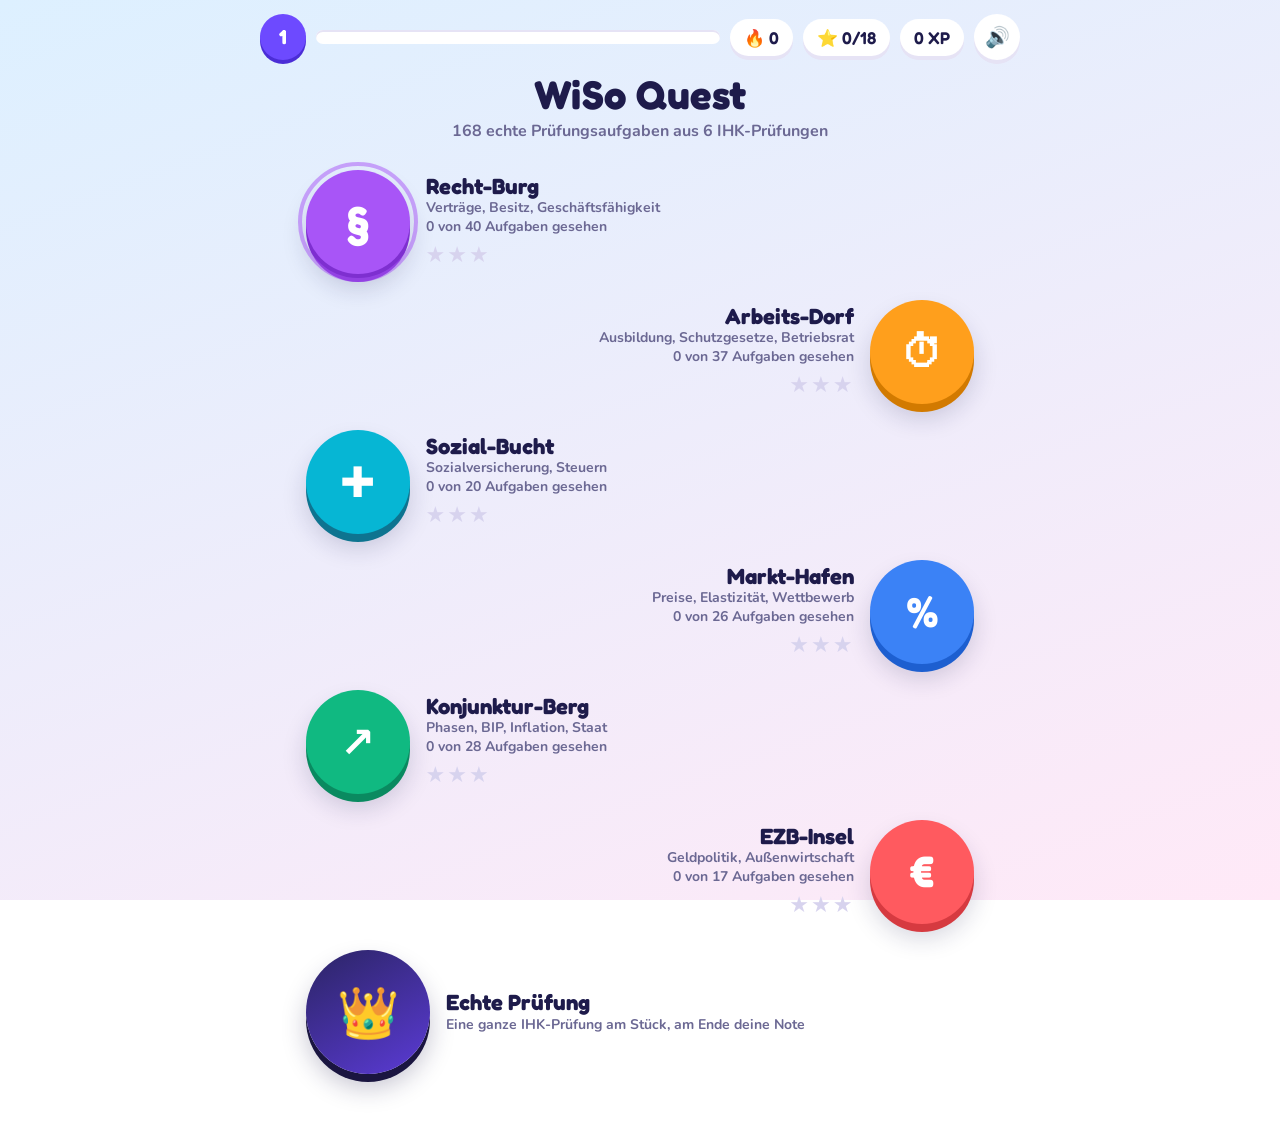
==== commit 87bcc246: "Sommer 2022 dazu: 168 echte Aufgaben Co-Authored-By: Claude Opus 5.5 <noreply@anthropic.com>" ====
--- a/index.html
+++ b/index.html
@@ -480,7 +480,7 @@
 let last={};
 function gen(k){const L=G[k];let f;do{f=pick(L)}while(L.length>1&&f===last[k]);last[k]=f;const q=f();q.topic=k;return q}
 function parseNum(s){s=String(s).trim().replace(/\s|%|€/g,'');if(s.includes(','))s=s.replace(/\./g,'').replace(',','.');return parseFloat(s)}
-const AUF=[{"id":"W2122-1","pruefung":"Winter 2021/22","nr":1,"welt":"recht","thema":"Rechts- und Geschäftsfähigkeit","typ":"mc","situation":"Brian Leitner ist 14 Jahre alt und bekommt jeden Monat 40,00 EUR Taschengeld zur freien Verwendung. Ohne seine Eltern zu fragen, kauft er davon im Kaufhaus ein Computerspiel für 32,80 EUR.","frage":"Welche Aussage beschreibt die Rechtslage nach BGB richtig?","optionen":["Brian ist seit seinem 7. Geburtstag rechtsfähig und darf den Kauf deshalb ohne Zustimmung der Eltern abschließen.","Brian ist seit seinem 14. Geburtstag unbeschränkt geschäftsfähig, der Kaufvertrag ist deshalb wirksam.","Brian ist geschäftsunfähig, der Vertrag wird erst wirksam, wenn die Eltern den Kauf genehmigen.","Brian ist beschränkt geschäftsfähig, der Vertrag ist wirksam, weil er ihn mit seinem frei verfügbaren Taschengeld bezahlt.","Brian ist beschränkt rechtsfähig, der Vertrag ist erst unwirksam und wird durch spätere Zustimmung der Eltern wirksam."],"richtig":[3],"erklaerung":"Brian ist 14, also beschränkt geschäftsfähig. Bezahlt er mit Taschengeld, das ihm frei zur Verfügung steht, ist der Vertrag trotzdem sofort gültig (Taschengeldparagraf, § 110 BGB). Merksatz: Rechtsfähig ab Geburt, beschränkt geschäftsfähig von 7 bis 17, voll ab 18."},{"id":"W2122-2","pruefung":"Winter 2021/22","nr":2,"welt":"recht","thema":"Arten von Rechtsgeschäften","typ":"zuordnen","situation":"Du arbeitest bei der Büroblitz GmbH und prüfst verschiedene Rechtsgeschäfte.","frage":"Ordne jede Willenserklärung der passenden Art von Rechtsgeschäft zu.","kategorien":["Einseitig, empfangsbedürftige Willenserklärung","Einseitig, nicht empfangsbedürftige Willenserklärung","keine Zuordnung"],"aussagen":[{"t":"Eine Mitarbeiterin kündigt form- und fristgerecht ihr Arbeitsverhältnis.","k":0},{"t":"Die Büroblitz GmbH kauft einen neuen Lieferwagen auf Rechnung.","k":2},{"t":"Ein Kunde widerruft nach Vertragsabschluss seinen Kaufvertrag.","k":0},{"t":"Die Gesellschafterin Ursula Straßer regelt ihre Unternehmensnachfolge in einem Testament.","k":1}],"erklaerung":"Einseitig heißt: Eine Person allein reicht. Muss der andere es erfahren (Kündigung, Widerruf), ist es empfangsbedürftig. Ein Testament gilt auch ohne Empfänger. Ein Kauf braucht zwei Willenserklärungen, ist also zweiseitig und passt hier zu keiner Art. Merksatz: Kündigung muss ankommen, Testament nicht."},{"id":"W2122-3","pruefung":"Winter 2021/22","nr":3,"welt":"recht","thema":"Nichtigkeit und Anfechtbarkeit","typ":"zuordnen","frage":"Ordne jeder Situation die richtige Rechtswirkung zu.","kategorien":["Uneingeschränkt wirksam","Nichtig","Wirksam, aber anfechtbar"],"aussagen":[{"t":"Ein Sammler kauft einem unerfahrenen 18-jährigen Schüler eine geerbte Münzsammlung im Wert von rund 8.000,00 EUR für 700,00 EUR ab.","k":1},{"t":"Ein Kundenberater verkauft aus Versehen eine Goldmünze für 29,00 EUR statt für 129,00 EUR.","k":2},{"t":"Eine Rentnerin unter Betreuung ohne Einwilligungsvorbehalt kauft Aktien für 10.000,00 EUR.","k":0},{"t":"Käufer und Verkäufer lassen beim Notar einen niedrigeren Grundstückspreis beurkunden als den, der tatsächlich bezahlt wird, um Steuern und Gebühren zu sparen.","k":1}],"erklaerung":"Wer die Unerfahrenheit eines anderen für einen Wucherpreis ausnutzt, handelt sittenwidrig: nichtig. Ein Grundstückskauf mit falschem Preis beim Notar ist ein Scheingeschäft ohne richtige Form: nichtig. Ein Versprecher beim Preis ist ein Erklärungsirrtum: wirksam, aber anfechtbar. Eine Betreute ohne Einwilligungsvorbehalt ist voll geschäftsfähig. Merksatz: Fehler im Inhalt oder in der Form macht nichtig, Irrtum macht anfechtbar."},{"id":"W2122-4","pruefung":"Winter 2021/22","nr":4,"welt":"recht","thema":"Schlechtleistung, Rechte des Käufers","typ":"mc","situation":"Holger Matthern kauft bei der Büroblitz GmbH einen höhenverstellbaren Schreibtisch. Nach der Lieferung merkt er, dass die Höhenverstellung nicht richtig funktioniert.","frage":"Welches vorrangige Recht hat Herr Matthern wegen des Sachmangels?","optionen":["Er kann sofort vom Kaufvertrag zurücktreten.","Er kann verlangen, dass der Schreibtisch repariert oder ein neuer geliefert wird.","Er kann den Kaufpreis ohne Zustimmung des Verkäufers um 10 % kürzen.","Er kann woanders einen Schreibtisch bestellen und der Büroblitz GmbH den Preis in Rechnung stellen.","Er kann die Reparatur und zusätzlich Schadenersatz verlangen."],"richtig":[1],"erklaerung":"Bei einem Sachmangel darf der Käufer zuerst nur Nacherfüllung verlangen: Reparatur oder neue Ware, er sucht aus. Rücktritt und Minderung kommen erst danach. Schadenersatz gibt es nur, wenn der Verkäufer schuld ist. Merksatz: Erst reparieren oder tauschen, dann alles andere."},{"id":"W2122-5","pruefung":"Winter 2021/22","nr":5,"welt":"recht","thema":"Zahlungsverzug","typ":"mc","situation":"Tobias Melber bestellt am 24.10.2021 online eine Armbanduhr, sie kommt am 28.10.2021 an. Auf der beiliegenden Rechnung steht: Zahlung spätestens am 16.11.2021. Bis heute, den 24.11.2021, hat er nicht bezahlt.","frage":"Welche Aussage beschreibt die Rechtslage richtig?","optionen":["Weil er nicht bezahlt hat, ist gar kein Kaufvertrag entstanden, der Händler kann nur die Uhr zurückverlangen.","Er muss erst zahlen, wenn ihm der Händler eine angemessene Nachfrist setzt.","Er ist seit Ablauf des 16.11.2021 auch ohne Mahnung im Verzug, weil das Zahlungsdatum genau bestimmt war.","Er kommt erst 30 Tage nach Fälligkeit und Zugang der Rechnung in Verzug, wenn vorher keine Mahnung kommt.","Ohne Vereinbarung kann der Händler Verzugszinsen von höchstens 15 % des Rechnungsbetrags verlangen."],"richtig":[2],"erklaerung":"Steht ein genaues Zahlungsdatum fest, kommt der Käufer am Tag danach von selbst in Verzug, ohne Mahnung. Die 30-Tage-Regel gilt nur, wenn kein Datum vereinbart ist. Merksatz: Datum fest, Mahnung weg. Verzugszinsen für Verbraucher: 5 Prozentpunkte über dem Basiszinssatz (Basiszins Stand 2021: minus 0,88 %)."},{"id":"W2122-6","pruefung":"Winter 2021/22","nr":6,"welt":"recht","thema":"Allgemeine Geschäftsbedingungen","typ":"mc","situation":"Die Kreditbank AG ändert zum 01.12.2021 Teile ihrer Allgemeinen Geschäftsbedingungen.","frage":"Welche Aussage zu den neuen AGB ist richtig?","optionen":["Erkennt ein Kunde die neuen AGB an, werden ab 01.12.2021 alle früheren persönlichen Absprachen unwirksam.","Benachteiligen einzelne neue Klauseln den Kunden nur unwesentlich, sind die gesamten AGB unwirksam.","Die neuen AGB gelten, wenn die Bank auf die Änderung hinweist und der Kunde nicht fristgerecht widerspricht.","Die Bank muss ihre Kunden mindestens 4 Wochen vorher schriftlich über die Änderung informieren.","Erkennt ein langjähriger Kunde die neuen AGB an, gelten sie nur für Verträge, die nach dem 01.12.2021 geschlossen werden."],"richtig":[4],"erklaerung":"Neue AGB gelten erst ab dem Tag, an dem sie gültig werden, nie rückwirkend. Persönliche Absprachen gehen AGB immer vor. Seit dem BGH-Urteil vom April 2021 reicht Schweigen des Kunden nicht mehr als Zustimmung. Merksatz: Individuell schlägt AGB, und Schweigen ist kein Ja."},{"id":"W2122-7","pruefung":"Winter 2021/22","nr":7,"welt":"recht","thema":"Widerruf beim Onlinekauf","typ":"mc","situation":"Sebastian Kubinski kauft bei einem Onlinehändler ein Fachbuch. Nach der Lieferung will er den Kaufvertrag widerrufen.","frage":"In welchem Fall widerruft Herr Kubinski wirksam?","optionen":["Er muss sich über die Widerrufsregeln des Händlers informieren und das Buch spätestens 3 Wochen nach Erhalt zurückschicken.","Er erklärt innerhalb der gesetzlichen Frist per E-Mail den Widerruf und schickt das Buch danach per Post zurück.","Er widerruft am Telefon und schickt das Buch am 14. Tag danach unfrei zurück, Gebühr zahlt der Empfänger.","Er schickt das Buch innerhalb von 14 Tagen zurück, ohne den Widerruf ausdrücklich zu erklären.","Er muss das Widerrufsformular des Händlers ausfüllen und es mit dem Buch spätestens 10 Tage nach Erhalt zurücksenden."],"richtig":[1],"erklaerung":"Ein Widerruf muss klar erklärt werden, eine E-Mail innerhalb von 14 Tagen reicht. Die Ware einfach kommentarlos zurückschicken genügt nicht. Danach geht die Ware innerhalb von 14 Tagen zurück. Merksatz: Klar sagen, 14 Tage Zeit, 14 Tage zurückschicken."},{"id":"W2122-8","pruefung":"Winter 2021/22","nr":8,"welt":"arbeit","thema":"Arbeitsschutz","typ":"mc","situation":"Die Kreditbank AG trifft verschiedene Maßnahmen, um Arbeitsunfälle zu vermeiden.","frage":"Bei welcher Maßnahme verstößt die Kreditbank AG gegen den Arbeitsschutz?","optionen":["Sie erfasst Unfälle, nach denen Beschäftigte mehr als drei Tage ganz oder teilweise arbeitsunfähig waren.","Sie verbietet Beschäftigten bestimmte Arbeiten, wenn diese sie erkennbar nicht ohne Gefahr ausführen können.","Sie dokumentiert den Umbau bestehender Arbeitsplätze und beurteilt die Gefährdung für die Beschäftigten.","Sie verzichtet im Kreditbereich auf die regelmäßige Unterweisung zur Unfallverhütung, weil es dort bisher keine Gefahren gab.","Sie bestellt Sicherheitsbeauftragte und Ersthelfer in vorgeschriebener Zahl und bildet sie auf eigene Kosten aus."],"richtig":[3],"erklaerung":"Der Arbeitgeber muss alle Beschäftigten regelmäßig über Unfallverhütung unterweisen, auch dort, wo bisher nichts passiert ist. Unfälle erfassen, gefährliche Arbeiten verbieten, Gefährdungen beurteilen und Ersthelfer ausbilden sind dagegen Pflicht und erlaubt. Merksatz: Unterweisen muss man immer, nicht erst nach dem Unfall."},{"id":"W2122-9","pruefung":"Winter 2021/22","nr":9,"welt":"sozial","thema":"Kostenvergleich Stromkosten","typ":"zahl","situation":"Im Lager brennen 38 Glühlampen mit je 60 Watt, das kostet 1.368,00 EUR Strom im Jahr. Sie sollen durch 38 LED-Lampen mit je 8 Watt ersetzt werden, bei gleicher Brenndauer und Helligkeit.","frage":"Wie viel EUR Stromkosten spart die Büroblitz GmbH pro Jahr durch den Tausch?","loesung":1185.6,"einheit":"EUR","toleranz":0.01,"rechenweg":"38 x 60 W = 2.280 W; 38 x 8 W = 304 W; 1.368,00 x 304 : 2.280 = 182,40 EUR; 1.368,00 - 182,40 = 1.185,60 EUR","erklaerung":"Die Kosten wachsen genau mit der Wattzahl. Die LEDs brauchen 304 statt 2.280 Watt, also nur einen kleinen Teil der alten Kosten. Merksatz: Dreisatz über die Watt, dann alt minus neu."},{"id":"W2122-10","pruefung":"Winter 2021/22","nr":10,"welt":"arbeit","thema":"Kündigungsfrist Arbeitnehmer","typ":"mc","situation":"Stefanie Grubert fängt am 01.03.2022 bei der Kreditbank AG an. Ihr Arbeitsverhältnis bei der Handelsbank AG besteht seit 10 Jahren und muss zum 28.02.2022 enden. Nach § 622 BGB kann ein Arbeitnehmer mit vier Wochen zum 15. oder zum Monatsende kündigen, für den Arbeitgeber werden die Fristen mit der Dauer länger.","frage":"Bis wann muss die Kündigung von Frau Grubert der Handelsbank AG spätestens zugegangen sein?","optionen":["31.10.2021","30.11.2021","31.12.2021","31.01.2022","14.02.2022"],"richtig":[3],"erklaerung":"Kündigt der Arbeitnehmer, gilt immer die Grundfrist: vier Wochen zum 15. oder zum Monatsende. Die längeren Fristen nach Jahren gelten nur, wenn der Arbeitgeber kündigt. Vom 28.02.2022 vier Wochen zurück ergibt Montag, den 31.01.2022. Merksatz: Arbeitnehmer kündigt, vier Wochen reichen, egal wie lange er da war."},{"id":"W2122-11","pruefung":"Winter 2021/22","nr":11,"welt":"sozial","thema":"Sozialversicherung, Grenzen","typ":"mc","situation":"Leon Baumann bekommt ab Januar 2022 statt 4.850 EUR nun 5.450 EUR brutto im Monat. Grenzen 2022 im Jahr: Kranken- und Pflegeversicherung Beitragsbemessungsgrenze 56.250 EUR, Versicherungspflichtgrenze Krankenversicherung 62.550 EUR, Renten- und Arbeitslosenversicherung Beitragsbemessungsgrenze 82.800 EUR.","frage":"Wie wirkt sich die Gehaltserhöhung richtig beschrieben aus?","optionen":["Weil er über der Beitragsbemessungsgrenze der Kranken- und Pflegeversicherung liegt, bekommt er dort höhere Leistungen.","Er zahlt mehr selbst zur Krankenversicherung, weil der Arbeitgeberanteil nur bis zur Versicherungspflichtgrenze berechnet wird.","Weil er unter der Beitragsbemessungsgrenze der Renten- und Arbeitslosenversicherung bleibt, ändern sich seine Beiträge dort nicht.","Weil er künftig über der Versicherungspflichtgrenze der Krankenversicherung liegt, kann er in eine private Krankenversicherung wechseln.","Seine Ansprüche aus Renten- und Arbeitslosenversicherung ändern sich nicht, weil er unter der Beitragsbemessungsgrenze bleibt."],"richtig":[3],"erklaerung":"Neues Jahresgehalt: 12 x 5.450 = 65.400 EUR. Das liegt über der Versicherungspflichtgrenze der Krankenversicherung von 62.550 EUR, also darf er in die private Krankenversicherung wechseln. Unter der Grenze von Renten- und Arbeitslosenversicherung steigen dort Beiträge und Ansprüche weiter. Merksatz: Über der Pflichtgrenze darf man privat, über der Beitragsgrenze steigt nichts mehr. Grenzwerte Stand 2022."},{"id":"W2122-12","pruefung":"Winter 2021/22","nr":12,"welt":"arbeit","thema":"Jugend- und Auszubildendenvertretung","typ":"mc","situation":"Elisa Sommer, 18, ist neu in der Jugend- und Auszubildendenvertretung (JAV) der Kreditbank AG.","frage":"Welche Aussage beschreibt die Aufgabe der JAV richtig?","optionen":["Die JAV kann allein mit dem Vorstand Maßnahmen für eine bessere Ausbildung aushandeln.","Die JAV berät nur und muss Informationen zu allen Maßnahmen für Jugendliche und Azubis über den Betriebsrat anfordern.","Die JAV kann an Betriebsratssitzungen teilnehmen und abstimmen, wenn Beschlüsse überwiegend Jugendliche und Azubis betreffen.","Die JAV muss über alle mitbestimmungspflichtigen Vorgänge der Bank informiert werden.","Die JAV darf über alle betrieblichen und persönlichen Angelegenheiten der Jugendlichen und Azubis informiert werden."],"richtig":[2],"erklaerung":"Die JAV darf an Betriebsratssitzungen teilnehmen, wenn es um Jugendliche und Azubis geht. Abstimmen darf sie mit, wenn ein Beschluss überwiegend diese Gruppe betrifft. Verhandeln mit dem Vorstand macht der Betriebsrat, nicht die JAV. Merksatz: JAV redet mit, stimmt mit bei Azubi-Themen, verhandelt aber nicht allein. Hinweis: Die IHK hat diese Aufgabe damals nicht gewertet, weil die Original-Antwort ungenau formuliert war."},{"id":"W2122-13","pruefung":"Winter 2021/22","nr":13,"welt":"arbeit","thema":"Rechtsgrundlagen Ausbildung und Arbeit","typ":"zuordnen","situation":"In der Personalabteilung der Kreditbank AG werden Sachverhalte ihrer Rechtsgrundlage zugeordnet.","frage":"Ordne jedem Sachverhalt die passende Rechtsgrundlage zu.","kategorien":["Berufsbildungsgesetz (BBiG)","Betriebsverfassungsgesetz (BetrVG)","Gehaltstarifvertrag privates Bankgewerbe","keine Zuordnung"],"aussagen":[{"t":"Eine 22-jährige Auszubildende will wissen, wie hoch ihre Ausbildungsvergütung im zweiten Jahr ist.","k":2},{"t":"Die Bank beantragt mit einem Azubi die Verlängerung der Ausbildung, weil er lange krank war.","k":0},{"t":"Ein Mitarbeiter möchte Einsicht in seine Personalakte nehmen und stellt dafür einen Antrag.","k":1},{"t":"Eine 19-jährige Auszubildende möchte wissen, ob sie ihren täglichen Arbeitsbeginn flexibel wählen kann.","k":3}],"erklaerung":"Wie viel Geld es gibt, steht im Tarifvertrag. Wie die Ausbildung läuft, auch die Verlängerung bei Krankheit, regelt das BBiG. Rechte rund um den Betriebsrat und die Personalakte stehen im BetrVG. Wann der Arbeitstag beginnt, legt der Betrieb selbst fest. Merksatz: Geld im Tarif, Ausbildung im BBiG, Mitbestimmung im BetrVG."},{"id":"W2122-14","pruefung":"Winter 2021/22","nr":14,"welt":"sozial","thema":"Werbungskosten","typ":"mc","situation":"Axel Zeller, Azubi im ersten Jahr bei der Kreditbank AG, macht seine erste Steuererklärung.","frage":"Welche Ausgabe kann Axel als Werbungskosten absetzen?","optionen":["Einbehaltene Sozialversicherungsbeiträge von 1.603,20 EUR","Gezahlter Gewerkschaftsbeitrag von 108,00 EUR","Vom Arbeitgeber erstattete Fahrtkosten von 60,00 EUR für eine Betriebsveranstaltung","Gezahlte Kirchensteuer von 73,48 EUR","Spende von 50,00 EUR an die Freiwillige Feuerwehr"],"richtig":[1],"erklaerung":"Werbungskosten sind Ausgaben für den Job, die man selbst bezahlt hat, zum Beispiel der Gewerkschaftsbeitrag. Sozialversicherung, Kirchensteuer und Spenden sind Sonderausgaben. Was der Arbeitgeber erstattet, kann man nicht noch einmal absetzen. Merksatz: Nur was du für den Job selbst zahlst, ist Werbungskosten."},{"id":"W2122-15","pruefung":"Winter 2021/22","nr":15,"welt":"arbeit","thema":"Ablauf eines Arbeitskampfs","typ":"reihenfolge","situation":"Der Tarifvertrag für das private Bankgewerbe ist gekündigt, die Tarifparteien einigen sich nicht. Die Gewerkschaft will streiken.","frage":"Bringe die Schritte des Arbeitskampfs in die richtige Reihenfolge.","schritte":["Die Tarifparteien erklären die Verhandlungen für gescheitert.","Die Gewerkschaft beschließt, eine Urabstimmung einzuleiten.","Genug Mitglieder stimmen für einen unbefristeten Streik.","Die Gewerkschaft ruft ihre Mitglieder zum Streik auf.","Die von der Gewerkschaft ausgewählten Betriebe werden bestreikt."],"erklaerung":"Erst scheitern die Verhandlungen. Dann plant die Gewerkschaft eine Urabstimmung, in der genug Mitglieder (meist 75 %) für den Streik stimmen müssen. Danach ruft sie zum Streik auf, und die Betriebe werden bestreikt. Merksatz: Scheitern, Abstimmen, Aufrufen, Streiken."},{"id":"W2122-16","pruefung":"Winter 2021/22","nr":16,"welt":"sozial","thema":"Ökonomisches Prinzip","typ":"mc","frage":"In welcher Situation handelt die Büroblitz GmbH nach dem Minimalprinzip?","optionen":["Sie gibt ihr festes Einkaufsbudget voll aus und kauft nur die beste Qualität.","Sie will mit einem festen Werbebudget möglichst viele Endkunden erreichen.","Sie bekommt für 80.000,00 EUR nach guter Verhandlung 4 statt 3 Kleintransporter.","Sie will mit möglichst niedrigen Werbeausgaben ihren Umsatz um 10 % steigern.","Sie will mit möglichst wenig Beschäftigten den größtmöglichen Umsatz erzielen."],"richtig":[3],"erklaerung":"Beim Minimalprinzip steht das Ziel fest, und man will es mit möglichst wenig Mitteln erreichen: 10 % mehr Umsatz mit möglichst wenig Werbegeld. Festes Budget und möglichst viel rausholen ist das Maximalprinzip. Wenig Einsatz und maximaler Erfolg zugleich geht nicht. Merksatz: Ziel fest, Mittel klein."},{"id":"W2122-17","pruefung":"Winter 2021/22","nr":17,"welt":"markt","thema":"Gleichgewichtspreis","typ":"zahl","situation":"Polypol mit vollkommener Konkurrenz für Kopierpapier. Anbieter (Mindestpreis/Menge): 60 EUR 300 t, 65 EUR 1.100 t, 70 EUR 800 t, 75 EUR 1.000 t, 80 EUR 1.200 t. Nachfrager (Höchstpreis/Menge): 80 EUR 600 t, 75 EUR 700 t, 70 EUR 900 t, 65 EUR 1.000 t, 60 EUR 1.200 t.","frage":"Bei welchem Preis in EUR je Tonne herrscht Marktgleichgewicht?","loesung":70.0,"einheit":"EUR je Tonne","toleranz":0.01,"rechenweg":"Angebot aufsummiert bei 70 EUR: 300 + 1.100 + 800 = 2.200 t; Nachfrage aufsummiert bei 70 EUR: 600 + 700 + 900 = 2.200 t; größter Umsatz, also 70 EUR","erklaerung":"Anbieter verkaufen ab ihrem Mindestpreis, also wächst das Angebot mit dem Preis: 300, 1.400, 2.200, 3.200, 4.400 t. Käufer kaufen bis zu ihrem Höchstpreis, also wächst die Nachfrage, je billiger es wird. Bei 70 EUR sind beide 2.200 t, dort wird am meisten umgesetzt. Merksatz: Gleichgewicht ist da, wo die meiste Menge den Besitzer wechselt."},{"id":"W2122-18","pruefung":"Winter 2021/22","nr":18,"welt":"markt","thema":"Preiselastizität der Nachfrage","typ":"mc","situation":"Die Kreditbank AG hat 76.000 Geschäftskonten im Modell „Business prime“ zu 8,20 EUR im Monat. Die Preiselastizität der Nachfrage liegt bei 0,6. Das Entgelt soll auf 7,50 EUR sinken.","frage":"Wie wirkt sich die Senkung des Entgelts auf die Zahl der Konten aus?","optionen":["Die Nachfrage reagiert proportional, die Zahl der Konten bleibt gleich.","Die Nachfrage ist unelastisch, die Zahl der Konten steigt überproportional.","Die Nachfrage ist unelastisch, die Zahl der Konten steigt unterproportional.","Die Nachfrage ist elastisch, die Zahl der Konten sinkt überproportional.","Die Nachfrage ist elastisch, die Zahl der Konten steigt überproportional."],"richtig":[2],"erklaerung":"Eine Elastizität von 0,6 ist kleiner als 1, die Nachfrage ist also unelastisch. Die Menge steigt dann prozentual weniger stark, als der Preis sinkt. Merksatz: Unter 1 reagiert die Menge schwach, über 1 stark."},{"id":"W2122-19","pruefung":"Winter 2021/22","nr":19,"welt":"markt","thema":"Verschiebung der Nachfragekurve","typ":"mc","situation":"Die Büroblitz GmbH hat die Schreibtischlampe „3 Stars Silver“ neu im Sortiment, die Nachfrage ist als fallende Kurve dargestellt.","frage":"Welcher Sachverhalt verschiebt die Nachfragekurve nach links?","optionen":["Wegen gesunkener Rohstoffpreise senkt Büroblitz den Verkaufspreis der Lampe.","Eine Werbekampagne gewinnt neue Kunden für die Lampe.","Wegen gestiegener Herstellkosten muss Büroblitz den Preis erhöhen.","Eine Fachzeitschrift empfiehlt die Lampe für das Homeoffice.","Die Konkurrenz bietet bei gleicher Gesamtnachfrage eine gleich gute Lampe billiger an."],"richtig":[4],"erklaerung":"Nach links heißt: Bei jedem Preis wollen weniger Leute die Lampe. Das passiert, wenn die Konkurrenz eine gleich gute Lampe billiger anbietet. Kostenänderungen verschieben die Angebotskurve, Werbung verschiebt die Nachfrage nach rechts. Merksatz: Billigere Konkurrenz zieht die Nachfrage nach links."},{"id":"W2122-20","pruefung":"Winter 2021/22","nr":20,"welt":"markt","thema":"Kartellarten","typ":"zuordnen","situation":"Mehrere Unternehmen aus dem Markt für Büroartikel wollen enger mit der Büroblitz GmbH zusammenarbeiten.","frage":"Ordne jeden Vorgang zu: verbotenes Kartell, erlaubtes Kartell oder keine Zuordnung.","kategorien":["Verbotenes Kartell","Erlaubtes Kartell","keine Zuordnung"],"aussagen":[{"t":"Büroblitz und die Printshop GmbH kaufen gemeinsam bei Großhändlern ein, um bessere Preise zu bekommen.","k":1},{"t":"Büroblitz und die Printshop GmbH übertragen ihr ganzes Vermögen auf eine neu gegründete Gesellschaft.","k":2},{"t":"Büroblitz und ihre Tochter, die Büro-Manufactur AG, vereinbaren eine einheitliche Berechnung ihrer Kennzahlen.","k":2},{"t":"Büroblitz und die Technik-Einkauf GmbH teilen ihr Geschäftsgebiet auf, um sich vor Konkurrenz zu schützen.","k":0}],"erklaerung":"Gemeinsam günstiger einkaufen hilft kleinen Firmen und am Ende dem Kunden: erlaubtes Mittelstandskartell. Absatzgebiete aufteilen schaltet den Wettbewerb aus: verboten. Eine Fusion oder Absprachen im eigenen Konzern sind gar kein Kartell. Merksatz: Kartell heißt, Firmen bleiben selbstständig und sprechen sich ab."},{"id":"W2122-21","pruefung":"Winter 2021/22","nr":21,"welt":"kon","thema":"Konjunkturphasen, Rezession","typ":"mc","situation":"Für eine Volkswirtschaft wird ein deutlicher Rückgang des Wachstums erwartet.","frage":"In welcher Situation entsteht eine Rezession oder liegt schon vor?","optionen":["Haushalte geben den Großteil ihres Einkommens für Konsum aus, die Sparquote ist sehr niedrig.","Wegen stark gestiegener Konsumnachfrage sind die Kapazitäten ausgelastet, Firmen investieren mehr.","Eine kurzfristig höhere Nachfrage führt zu einer Angebotslücke, die über steigende Preise ausgeglichen wird.","Neue Technologien senken die Produktionskosten und Preise, die Nachfrage steigt.","Wegen steigender Arbeitslosigkeit sinken die Realeinkommen, Konsum und Kredite gehen zurück."],"richtig":[4],"erklaerung":"In der Rezession steigt die Arbeitslosigkeit, die Einkommen sinken, die Leute kaufen weniger und nehmen weniger Kredite. Viel Konsum, volle Kapazitäten und steigende Preise gehören zu Aufschwung und Boom. Merksatz: Weniger Jobs, weniger Geld, weniger Kauf heißt Rezession."},{"id":"W2122-22","pruefung":"Winter 2021/22","nr":22,"welt":"kon","thema":"Wirtschaftskreislauf","typ":"mc","situation":"Ein einfacher Wirtschaftskreislauf zeigt Geldströme zwischen Haushalten, Unternehmen, Staat, Kapitalsammelstellen und Ausland. Gefragt ist der Strom vom Staat zu den Haushalten.","frage":"Welcher Vorgang gehört zum Geldstrom vom Staat zu den Haushalten?","optionen":["Der Staat zahlt Subventionen für Arbeitsplätze in strukturschwachen Gegenden.","Der Staat zahlt die Gehälter seiner Beamten und Angestellten im öffentlichen Dienst.","Die Sozialversicherungsbeiträge der Arbeitnehmer werden an die Versicherungsträger abgeführt.","Der Staat gibt ein neues Bundeswertpapier an Privatleute aus.","Der Staat stellt gegen Gebühr Ausweise und Genehmigungen aus."],"richtig":[1],"erklaerung":"Der markierte Pfeil geht vom Staat zu den Haushalten. Der Staat zahlt seinen Beamten und Angestellten Gehalt, das Geld fließt also zu den Haushalten. Subventionen gehen an Unternehmen, Abgaben, Gebühren und Wertpapierkäufe fließen von den Haushalten zum Staat. Merksatz: Pfeil folgt dem Geld."},{"id":"W2122-23","pruefung":"Winter 2021/22","nr":23,"welt":"kon","thema":"Begriffe der Arbeitsmarktstatistik","typ":"zuordnen","frage":"Ordne jede Person dem passenden Begriff zu.","kategorien":["Nichterwerbspersonen","Abhängig beschäftigte Erwerbstätige","keine Zuordnung"],"aussagen":[{"t":"Eine Köchin eröffnet nach einer betriebsbedingten Kündigung ihr eigenes Café.","k":2},{"t":"Ein 69-jähriger Gärtner im Ruhestand.","k":0},{"t":"Ein Tiefbauarbeiter, der im Winter in Kurzarbeit ist.","k":1},{"t":"Ein Physiotherapeut mit eigener Praxis.","k":2}],"erklaerung":"Ein Rentner, der nicht mehr arbeitet und keine Arbeit sucht, ist Nichterwerbsperson. Ein Kurzarbeiter hat weiter seinen Arbeitsvertrag und zählt zu den abhängig Beschäftigten. Wer ein Café oder eine Praxis führt, ist selbstständig und passt zu keinem der beiden Begriffe. Merksatz: Kurzarbeit ist Arbeit, Ruhestand ist keine Erwerbsperson."},{"id":"W2122-24","pruefung":"Winter 2021/22","nr":24,"welt":"kon","thema":"Inflation","typ":"mc","frage":"Welche Aussage zur Inflation ist richtig?","optionen":["Inflation entsteht, wenn das Güterangebot steigt und die Nachfrage gleich bleibt.","Inflation entsteht, wenn die EZB durch Wertpapierverkäufe die Geldmenge senkt und die Gütermenge gleich bleibt.","Inflation liegt vor, wenn wegen allgemein steigender Preise die Kaufkraft der eigenen Währung sinkt.","Inflation liegt vor, wenn die Löhne weniger steigen als die Produktivität.","Inflation entsteht, wenn sinkende Preise die Konsumnachfrage erhöhen und die Kapazitäten ausgelastet werden."],"richtig":[2],"erklaerung":"Inflation heißt: Die Preise steigen dauerhaft, dein Geld kauft weniger. Mehr Angebot, weniger Geldmenge oder sinkende Preise führen eher zu sinkenden Preisen. Löhne, die stärker steigen als die Produktivität, können Inflation auslösen, nicht schwächere. Merksatz: Preise rauf, Kaufkraft runter."},{"id":"W2122-25","pruefung":"Winter 2021/22","nr":25,"welt":"kon","thema":"Verbraucherpreisindex","typ":"zahl","situation":"Im Juni 2021 kostete eine Telefonanlage 6.939,00 EUR. Der Verbraucherpreisindex (2010 = 100) lag im Juni 2021 bei 102,8 und im Oktober 2021 bei 101,6.","frage":"Welchen Preis in EUR muss die Büroblitz GmbH im Oktober 2021 mindestens verlangen, um real den gleichen Erlös wie im Juni zu haben?","loesung":6858.0,"einheit":"EUR","toleranz":0.01,"rechenweg":"6.939,00 x 101,6 : 102,8 = 6.858,00 EUR","erklaerung":"Real gleich heißt: Der Preis bewegt sich genau wie der Index. Der Index ist von 102,8 auf 101,6 gefallen, also darf der Preis im gleichen Verhältnis sinken. Merksatz: Neuer Preis gleich alter Preis mal neuer Index durch alter Index."},{"id":"W2122-26","pruefung":"Winter 2021/22","nr":26,"welt":"ezb","thema":"Wechselkurs und Export","typ":"mc","situation":"Für 1 EUR gibt es heute 1,2229 USD. Erwartet wird ein Kurs von 1,4265 USD für 1 EUR.","frage":"Wie wirkt sich die Kursänderung auf das Exportgeschäft der Büroblitz GmbH aus?","optionen":["Keine Auswirkung, wenn die Verträge in USD abgeschlossen werden.","Der Euro wird abgewertet, deutsche Waren werden in den USA billiger, der Export steigt eher.","Der Euro wird abgewertet, deutsche Waren werden in den USA teurer, der Export sinkt eher.","Der Euro wird aufgewertet, deutsche Waren werden in den USA billiger, der Export steigt eher.","Der Euro wird aufgewertet, deutsche Waren werden in den USA teurer, der Export sinkt eher."],"richtig":[4],"erklaerung":"Gibt es für 1 EUR mehr Dollar, ist der Euro mehr wert, er wird aufgewertet. Amerikaner müssen dann mehr Dollar für deutsche Waren zahlen, die Waren werden für sie teurer. Also geht der Export eher zurück. Merksatz: Starker Euro, schwacher Export."},{"id":"W2122-27","pruefung":"Winter 2021/22","nr":27,"welt":"ezb","thema":"Leistungsbilanz","typ":"zahl","situation":"Auszug Zahlungsbilanz (Mrd. EUR): Warenhandel +22,5; Dienstleistungen -4,3; Primäreinkommen +8,9; Sekundäreinkommen -4,5; Vermögensänderungsbilanz -0,6; Kapitalbilanz +27,8; statistisch nicht aufgliederbar +5,8.","frage":"Wie hoch ist der Saldo der Leistungsbilanz in Mrd. EUR?","loesung":22.6,"einheit":"Mrd. EUR","toleranz":0.01,"rechenweg":"22,5 - 4,3 + 8,9 - 4,5 = 22,6 Mrd. EUR","erklaerung":"Die Leistungsbilanz besteht aus vier Teilen: Warenhandel, Dienstleistungen, Primäreinkommen und Sekundäreinkommen. Vermögensänderungen, Kapitalbilanz und nicht aufgliederbare Posten gehören nicht dazu. Merksatz: Waren, Dienste, Primär, Sekundär, mehr zählt nicht."},{"id":"W2122-28","pruefung":"Winter 2021/22","nr":28,"welt":"ezb","thema":"Geldpolitik des ESZB","typ":"mc","frage":"Welche Veränderung durch die Geldpolitik ist richtig beschrieben?","optionen":["Kleinere Zuteilungen bei Hauptrefinanzierungsgeschäften vergrößern den Kreditspielraum der Banken.","Ein niedrigerer Zins bei längerfristigen Refinanzierungsgeschäften macht Kredite für Nichtbanken meist teurer.","Ein höheres Zuteilungsvolumen bei Tendergeschäften zeigt der Wirtschaft, dass die Zinsen am Geldmarkt eher sinken.","Kauft das ESZB Wertpapiere von Banken, sinkt die Liquidität am Kapitalmarkt.","Negative Zinsen für die Einlagefazilität sollen die Kreditvergabe der Banken an Nichtbanken bremsen."],"richtig":[2],"erklaerung":"Gibt die EZB beim Tender mehr Geld aus, gibt es mehr Geld im Markt, und die Zinsen sinken eher. Weniger Zuteilung bremst Kredite, niedrigere Zinsen verbilligen Kredite, Wertpapierkäufe der EZB bringen den Banken Geld. Negativzinsen sollen Banken zu mehr Krediten bewegen. Merksatz: Mehr Geld von der EZB heißt billigeres Geld."},{"id":"W2324-1","pruefung":"Winter 2023/24","nr":1,"welt":"recht","thema":"Rechtsgeschäfte Minderjähriger","typ":"mc","situation":"Die 14-jährige Schülerin Jeanette Pachmann kauft in einem Fachgeschäft ein Smartphone für 999,00 EUR.","frage":"Welche Aussage über die Wirksamkeit dieses Kaufvertrags trifft zu?","optionen":["Der Vertrag ist nichtig, weil Jeanette geschäftsunfähig ist und keine wirksamen Willenserklärungen abgeben kann.","Der Vertrag ist wirksam, weil zwei übereinstimmende Willenserklärungen vorliegen.","Der Vertrag ist wirksam, weil Jeanette beim Kauf rechtsfähig ist.","Der Vertrag ist nichtig, wenn ihr gesetzlicher Vertreter die Zustimmung verweigert.","Der Vertrag ist wirksam, wenn Jeanette mit ihren Ersparnissen bezahlt."],"richtig":[3],"erklaerung":"Mit 14 ist Jeanette beschränkt geschäftsfähig. Ohne Einwilligung der Eltern ist der Vertrag erst schwebend unwirksam. Sagen die Eltern nein, ist er von Anfang an nichtig. Der Taschengeldparagraf hilft bei 999 EUR nicht. Merksatz: 7 bis 17 heißt schwebend unwirksam, bis die Eltern Ja oder Nein sagen."},{"id":"W2324-2","pruefung":"Winter 2023/24","nr":2,"welt":"recht","thema":"Gesetzliche Formvorschriften","typ":"zuordnen","frage":"Welche gesetzliche Formvorschrift gilt für das jeweilige Rechtsgeschäft?","kategorien":["Textform","Schriftform","Notarielle Beurkundung","keine gesetzliche Formvorschrift"],"aussagen":[{"t":"Wolfgang Roth bürgt gegenüber der Kreditbank AG für das Verbraucherdarlehen seines Sohnes.","k":1},{"t":"Sandra Färber widerruft den Kauf eines Paars Schuhe bei einem Online-Händler.","k":3},{"t":"Das Ehepaar Fritz und Simone Groß kauft eine Eigentumswohnung.","k":2}],"erklaerung":"Eine Bürgschaft muss ein Privatmann schriftlich erklären. Ein Widerruf beim Online-Kauf muss nur klar erklärt werden, notfalls auch am Telefon, eine Form ist nicht vorgeschrieben. Grundstücke und Wohnungen kauft man nur beim Notar. Merksatz: Bürgschaft schriftlich, Immobilie beim Notar. Hinweis: In der echten Prüfung gab es für den Widerruf keine passende Ziffer, dieser Teil wurde nicht gewertet."},{"id":"W2324-3","pruefung":"Winter 2023/24","nr":3,"welt":"recht","thema":"Arten von Rechtsgeschäften","typ":"mc","frage":"Bei welchem Vorgang entsteht das Rechtsgeschäft durch eine einseitige, nicht empfangsbedürftige Willenserklärung?","optionen":["Die Büroblitz GmbH nimmt die Lieferung Kopierpapier eines Stammlieferanten an.","Der Personalleiter kündigt einem Außendienstmitarbeiter außerordentlich.","Die Büroblitz GmbH schließt mit einem Druckerhersteller einen Wartungsvertrag für ihre Drucker.","Die Büroblitz GmbH mahnt einen säumigen Kunden und setzt ihm eine Nachfrist.","Der Geschäftsführer setzt in seinem Testament seine Tochter als Alleinerbin ein."],"richtig":[4],"erklaerung":"Ein Testament schreibt einer allein, und es gilt, ohne dass die Tochter es bekommen muss. Kündigung und Mahnung sind zwar auch einseitig, müssen aber beim anderen ankommen. Kauf und Wartung sind Verträge mit zwei Seiten. Merksatz: Testament ist einseitig und muss niemandem zugehen."},{"id":"W2324-4","pruefung":"Winter 2023/24","nr":4,"welt":"recht","thema":"Besitz und Eigentum","typ":"mc","situation":"Eine Beraterin der Kreditbank AG verkauft Günther Maier eine Goldmünze für 1.880,45 EUR und gibt sie ihm. Sein Konto wird mit dem Kaufpreis belastet.","frage":"Welche Aussage beschreibt Besitz und Eigentum an der Münze nach dem BGB richtig?","optionen":["Herr Maier ist nur deshalb unmittelbarer Besitzer, weil er die Münze rechtmäßig erworben hat.","Mit dem Besitz hat er die rechtliche, mit dem Eigentum die tatsächliche Herrschaft über die Münze.","Legt er die Münze in sein gemietetes Schließfach bei der Kreditbank AG, bleibt er unmittelbarer Besitzer.","Unmittelbarer Besitzer kann er nur werden, wenn ihm die Bank vorher das Eigentum überträgt.","Eigentümer wird er erst, wenn sein Konto mit dem Kaufpreis belastet ist."],"richtig":[2],"erklaerung":"Besitz heißt: Ich habe die Sache tatsächlich in der Hand. Eigentum heißt: Sie gehört mir rechtlich. Nur Herr Maier kommt an sein Schließfach, also hat er die Münze weiter tatsächlich in seiner Gewalt. Eigentum an beweglichen Sachen geht über Einigung und Übergabe über, nicht über die Zahlung. Merksatz: Besitz ist haben, Eigentum ist gehören."},{"id":"W2324-5","pruefung":"Winter 2023/24","nr":5,"welt":"recht","thema":"Ablauf eines Kaufvertrags","typ":"reihenfolge","situation":"Die Kreditbank AG braucht 40 neue Stehtische und nimmt das Angebot der Büroblitz GmbH an. Gezahlt wird mit einem Zahlungsziel von 14 Tagen nach Erhalt der Ware.","frage":"Bringe die Schritte dieses Geschäfts in die richtige zeitliche Reihenfolge.","schritte":["Angebot der Büroblitz GmbH an die Kreditbank AG","Bestellung der Stehtische durch die Kreditbank AG","Eingang der Auftragsbestätigung bei der Kreditbank AG","Lieferung der Stehtische mit Rechnung","Überweisung des Rechnungsbetrags an die Büroblitz GmbH"],"erklaerung":"Erst bietet der Verkäufer an, dann bestellt der Käufer, dann bestätigt der Verkäufer. Danach kommt die Ware mit Rechnung, und weil es ein Zahlungsziel gibt, wird erst am Ende bezahlt. Merksatz: Angebot, Bestellung, Bestätigung, Lieferung, Zahlung."},{"id":"W2324-6","pruefung":"Winter 2023/24","nr":6,"welt":"recht","thema":"Zahlungsverzug","typ":"mc","situation":"Die Rechnung der Büroblitz GmbH für die Stehtische geht der Kreditbank AG am 07.11.2023 zu, mit dem Vermerk „zahlbar bis 20.11.2023 ohne Abzüge“. Wegen einer erkrankten Mitarbeiterin zahlt die Bank nicht rechtzeitig.","frage":"Wie ist die Rechtslage?","optionen":["Nach Ablauf der Frist muss die Büroblitz GmbH gesetzlich 5 % Verzugszinsen über dem Basiszinssatz verlangen.","Die Bank kommt erst in Verzug, wenn sie schriftlich mit konkretem Zahlungsdatum gemahnt wurde.","Weil sie nicht gezahlt hat, ist die Bank mit Ablauf des 20.11.2023 in Zahlungsverzug.","Die Bank kommt frühestens mit Ablauf des 20.12.2023 auch ohne Mahnung in Verzug.","Die Bank kommt 30 Tage nach Rechnungserhalt, also mit Ablauf des 07.12.2023, in Verzug."],"richtig":[2],"erklaerung":"Steht ein fester Zahltag auf der Rechnung, ist man nach diesem Tag sofort im Verzug, ohne Mahnung. Die 30-Tage-Regel gilt nur, wenn kein Termin genannt ist. Zwischen zwei Firmen wären es 9 % über Basiszins, und verlangen darf man sie, muss aber nicht. Merksatz: Fester Termin verpasst heißt sofort Verzug."},{"id":"W2324-7","pruefung":"Winter 2023/24","nr":7,"welt":"recht","thema":"Allgemeine Geschäftsbedingungen","typ":"mc","situation":"In den Kaufverträgen der Büroblitz GmbH mit Verbrauchern steht ein Hinweis auf ihre AGB, die man auch auf der Homepage nachlesen kann.","frage":"Welche Information über die AGB ist richtig?","optionen":["Weil die Büroblitz GmbH Kaufmann ist, sind die AGB im Handelsgesetzbuch geregelt.","Widerspricht der Verbraucher den AGB nicht, werden sie Teil des jeweiligen Kaufvertrags.","AGB sind allgemeine Vertragsbedingungen, für deren Inhalt es keine gesetzlichen Grenzen gibt.","AGB sind zusätzliche Regeln, die mit jedem Verbraucher einzeln ausgehandelt werden.","Ist eine AGB-Regel unwirksam, gilt stattdessen das, was dem Willen der Büroblitz GmbH am nächsten kommt."],"richtig":[1],"erklaerung":"AGB gelten nur, wenn der Kunde deutlich darauf hingewiesen wird, sie lesen kann und nicht widerspricht. Sie stehen im BGB, nicht im HGB. Ist eine Klausel unwirksam, gilt das Gesetz. Merksatz: Hinweis, Einsicht, Einverständnis, dann gelten die AGB."},{"id":"W2324-8","pruefung":"Winter 2023/24","nr":8,"welt":"recht","thema":"Widerruf bei Fernabsatzverträgen","typ":"mc","situation":"Andrea Hemmer kauft bei einem Online-Händler eine Handtasche. Nach der Lieferung will sie den Kauf widerrufen.","frage":"In welchem Fall widerruft Frau Hemmer den Vertrag nach dem BGB wirksam?","optionen":["Sie erklärt binnen 14 Tagen nach Erhalt per E-Mail den Widerruf und schickt die Tasche in dieser Frist zurück.","Sie muss sich selbst über die Widerrufsregeln informieren und die Tasche spätestens nach 4 Wochen zurückschicken.","Sie muss das Formular des Händlers ausfüllen und es spätestens 20 Tage nach Erhalt mit der Tasche zurücksenden.","Sie schickt die Tasche innerhalb von 30 Tagen ohne ausdrückliche Widerrufserklärung zurück.","Sie kann nur telefonisch binnen 14 Tagen und nur mit einem ausreichenden Grund widerrufen."],"richtig":[0],"erklaerung":"Beim Online-Kauf hat der Verbraucher 14 Tage Zeit zum Widerruf. Er muss ihn klar erklären, ein Formular oder ein Grund ist nicht nötig. Nur die Ware zurückschicken reicht nicht. Merksatz: 14 Tage, klar sagen, ohne Grund."},{"id":"W2324-9","pruefung":"Winter 2023/24","nr":9,"welt":"arbeit","thema":"Sicherheitsbeauftragter","typ":"mc","situation":"Die Kreditbank AG hat einen neuen Sicherheitsbeauftragten bestellt.","frage":"Welche Aussage über den Sicherheitsbeauftragten ist nach den rechtlichen Vorschriften richtig?","optionen":["Er darf den Beschäftigten beim Arbeitsschutz Weisungen erteilen.","Er ist bei Gefahr für die Räumung der Gebäude und die Meldung an die Einsatzleitung verantwortlich.","Er erfasst alle technischen Mängel, Arbeitsunfälle und Berufskrankheiten und entwickelt Gegenstrategien.","Er ist für den ordentlichen Zustand und die richtige Nutzung der Erste-Hilfe-Kästen verantwortlich.","Er unterstützt die Kreditbank AG bei den Maßnahmen zur Verhütung von Arbeitsunfällen."],"richtig":[4],"erklaerung":"Der Sicherheitsbeauftragte ist ein normaler Kollege, der dem Chef beim Unfallschutz hilft. Er darf niemandem etwas befehlen und trägt nicht mehr Verantwortung als andere. Für Erste Hilfe ist der Arbeitgeber zuständig. Merksatz: Er unterstützt, er befiehlt nicht."},{"id":"W2324-10","pruefung":"Winter 2023/24","nr":10,"welt":"arbeit","thema":"Umweltschutz und Mülltrennung","typ":"zuordnen","situation":"Die Büroblitz GmbH will ihre Beschäftigten über richtige Mülltrennung informieren. Es gibt nur drei Behälter: Gelbe Tonne, Blaue Tonne und Restmüll.","frage":"In welchen Behälter gehört der jeweilige Abfall? Passt keiner der drei, wähle „keine Zuordnung“.","kategorien":["Gelbe Tonne / Wertstoffbehälter Kunststoffe","Blaue Tonne / Wertstoffbehälter Papier","Restmüllbehälter","keine Zuordnung"],"aussagen":[{"t":"Glasflaschen","k":3},{"t":"Batterien","k":3},{"t":"Verschmutzte Pizzakartons","k":2},{"t":"Zeitungen und Pappe","k":1},{"t":"Plastiktüten","k":0}],"erklaerung":"Plastik kommt in die Gelbe Tonne, sauberes Papier in die Blaue. Ein fettiger Pizzakarton ist kein gutes Altpapier mehr und gehört in den Restmüll. Glas gehört in den Glascontainer und Batterien zur Sammelstelle, beide also in keinen der drei Behälter. Merksatz: Fett auf Pappe heißt Restmüll."},{"id":"W2324-11","pruefung":"Winter 2023/24","nr":11,"welt":"arbeit","thema":"Probezeit in der Ausbildung","typ":"mc","situation":"Heike Abele, 19 Jahre, beginnt am 01.09.2023 bei der Büroblitz GmbH eine Ausbildung zur Kauffrau für Büromanagement, die am 31.08.2025 endet. Im Vertrag ist eine Probezeit vereinbart.","frage":"Wie lange darf die Probezeit nach dem Gesetz höchstens dauern?","optionen":["1 Monat","3 Monate","4 Monate","5 Monate","6 Monate"],"richtig":[2],"erklaerung":"Nach dem Berufsbildungsgesetz dauert die Probezeit in der Ausbildung mindestens einen und höchstens vier Monate. Die sechs Monate kennt man aus normalen Arbeitsverträgen. Merksatz: Ausbildung 1 bis 4 Monate Probezeit."},{"id":"W2324-12","pruefung":"Winter 2023/24","nr":12,"welt":"arbeit","thema":"Fälligkeit der Ausbildungsvergütung","typ":"zahl","situation":"Heike Abele bekommt von der Büroblitz GmbH, die nicht tarifgebunden ist, eine monatliche Ausbildungsvergütung. § 18 BBiG sagt sinngemäß: Die Vergütung für den laufenden Monat ist spätestens am letzten Arbeitstag des Monats zu zahlen. Der 30.11.2023 ist ein Donnerstag.","frage":"Bis zu welchem Tag im November 2023 muss die Vergütung für November spätestens gezahlt sein? Gib nur den Tag als Zahl ein.","loesung":30,"einheit":". November 2023","toleranz":0,"rechenweg":"Letzter Arbeitstag im November 2023 ist Donnerstag, der 30.11.2023.","erklaerung":"Azubis bekommen ihr Geld spätestens am letzten Arbeitstag des laufenden Monats, nicht erst im Folgemonat. Der 30.11.2023 ist ein Werktag, also ist das der Stichtag. Merksatz: Ausbildungsgeld kommt im selben Monat, spätestens am letzten Arbeitstag."},{"id":"W2324-13","pruefung":"Winter 2023/24","nr":13,"welt":"arbeit","thema":"Betriebsrat bei ordentlicher Kündigung","typ":"mc","situation":"Die Büroblitz GmbH kündigt vier Beschäftigten ordentlich. Nach § 102 BetrVG muss der Betriebsrat vor jeder Kündigung angehört werden. Hat er Bedenken, teilt er sie binnen einer Woche schriftlich mit, sonst gilt seine Zustimmung als erteilt.","frage":"Welche Aussage über die Kündigungen trifft zu?","optionen":["Hat der Betriebsrat zugestimmt, können die Gekündigten nicht mehr vor das Arbeitsgericht ziehen.","Bei der Anhörung des Betriebsrats mussten die Betroffenen dabei sein, um die Gründe zu erfahren.","Widerspricht der Betriebsrat, muss das Arbeitsgericht die Weiterbeschäftigung anordnen.","Hat der Betriebsrat nicht widersprochen, müssen die Arbeitsverhältnisse nach der Kündigungsfrist weiterlaufen.","Hatte der Betriebsrat keine Bedenken, durfte er die Wochenfrist ohne Stellungnahme verstreichen lassen."],"richtig":[4],"erklaerung":"Der Betriebsrat muss gefragt werden, aber wenn er nichts sagt, gilt das nach einer Woche als Ja. Eine Kündigungsschutzklage ist trotzdem immer möglich. Weiterbeschäftigung gibt es nur, wenn der Betriebsrat widerspricht und der Arbeitnehmer klagt und es verlangt. Merksatz: Schweigen eine Woche lang heißt Zustimmung."},{"id":"W2324-14","pruefung":"Winter 2023/24","nr":14,"welt":"arbeit","thema":"Mutterschutz","typ":"mc","situation":"Sabine Hörtel, Privatkundenberaterin der Kreditbank AG, ist schwanger und hat das mit einem Attest mitgeteilt. Ihre Schutzfrist beginnt am 14.12.2023, sie möchte auf eigenen Wunsch bis einschließlich 30.12.2023 arbeiten.","frage":"Welche Aussage ist nach dem Mutterschutzgesetz richtig?","optionen":["Sie darf bis 30.12.2023 arbeiten, wenn der Betriebsrat zustimmt.","Sie darf auf eigenen ausdrücklichen Wunsch bis einschließlich 30.12.2023, längstens bis zur Geburt, arbeiten.","Sie braucht ein ärztliches Attest, um nach Beginn der Schutzfrist weiterzuarbeiten.","Sie muss die Schutzfrist einhalten und darf ab deren Beginn nicht mehr beschäftigt werden.","Sie darf bis zum Beginn der Schutzfrist beraten, danach bekommt sie leichtere Arbeiten."],"richtig":[1],"erklaerung":"Sechs Wochen vor der Geburt beginnt der Mutterschutz, aber die Frau darf auf eigenen Wunsch weiterarbeiten, ohne Attest und ohne Betriebsrat. Nach der Geburt gilt acht Wochen ein striktes Arbeitsverbot. Merksatz: Vor der Geburt freiwillig, nach der Geburt verboten."},{"id":"W2324-15","pruefung":"Winter 2023/24","nr":15,"welt":"sozial","thema":"Arbeitgeberbeitrag Pflegeversicherung","typ":"zahl","situation":"Johannes Kleindienst, 38 Jahre, kinderlos, verdient bei der Kreditbank AG 4.930,00 EUR brutto im Monat. Pflegeversicherung: Beitragssatz 3,40 %, Zuschlag für Kinderlose ab 23 Jahren 0,60 %, Beitragsbemessungsgrenze 4.987,50 EUR.","frage":"Wie hoch ist der Arbeitgeberbeitrag zur Pflegeversicherung für seinen ersten vollen Monat in EUR?","loesung":83.81,"einheit":"EUR","toleranz":0.01,"rechenweg":"Gehalt liegt unter der Grenze. Arbeitgeber trägt die Hälfte von 3,40 % = 1,70 %. 4.930,00 EUR × 1,70 % = 83,81 EUR. Den Kinderlosen-Zuschlag zahlt nur der Arbeitnehmer.","erklaerung":"Arbeitgeber und Arbeitnehmer teilen sich den normalen Pflegebeitrag je zur Hälfte. Den Zuschlag für Kinderlose zahlt der Arbeitnehmer allein, er zählt hier also nicht. Das Gehalt liegt unter der Bemessungsgrenze, also rechnet man mit dem vollen Gehalt. Merksatz: Kinderlosen-Zuschlag zahlt nie der Chef."},{"id":"W2324-16","pruefung":"Winter 2023/24","nr":16,"welt":"arbeit","thema":"Wahlrecht Betriebsrat und JAV","typ":"mc","situation":"2024 wählt die Kreditbank AG einen Betriebsrat und eine Jugend- und Auszubildendenvertretung (JAV). Hektor Wagner ist 25 Jahre alt und Auszubildender im 2. Jahr.","frage":"Welche Aussage zu seinem Wahlrecht nach dem BetrVG trifft zu?","optionen":["Wegen seines Alters darf er nur bei der Betriebsratswahl mitwählen.","Als Auszubildender darf er nur die JAV wählen.","Er darf sowohl den Betriebsrat als auch die JAV wählen.","Wegen seines Alters kann er für den Betriebsrat kandidieren, aber nicht für die JAV.","Er kann sich gleichzeitig in den Betriebsrat und in die JAV wählen lassen."],"richtig":[2],"erklaerung":"Den Betriebsrat wählt jeder ab 16. Die JAV wählen alle unter 18 und alle Azubis, egal wie alt, deshalb darf Herr Wagner beides. Man kann aber nicht gleichzeitig in beiden Gremien sitzen. Merksatz: Azubi darf JAV und Betriebsrat wählen, aber nur in einem sitzen."},{"id":"W2324-17","pruefung":"Winter 2023/24","nr":17,"welt":"arbeit","thema":"Tarifbindung","typ":"mc","situation":"Die Büroblitz GmbH ist jetzt Mitglied im Arbeitgeberverband und damit tarifgebunden. Der Tarifvertrag enthält keine Öffnungsklauseln.","frage":"Welche Aussage zur Tarifbindung der Büroblitz GmbH ist richtig?","optionen":["Der Tarifvertrag gilt für alle Gewerkschaftsmitglieder, mit allen anderen braucht es Einzelvereinbarungen.","Die Büroblitz GmbH darf vom Tarifvertrag abweichen, wenn es für die Beschäftigten günstiger ist.","Arbeiten Gewerkschaftsmitglieder freiwillig zu schlechteren Bedingungen, darf die GmbH abweichen.","Die GmbH darf nur mit allen oder mit keinem Beschäftigten bessere Bedingungen vereinbaren.","Die GmbH ist an den Tarifvertrag gebunden und darf weder bessere noch schlechtere Bedingungen vereinbaren."],"richtig":[1],"erklaerung":"Ein Tarifvertrag ist eine Untergrenze. Nach oben darf der Arbeitgeber immer abweichen, zum Beispiel mit mehr Gehalt, auch nur bei einzelnen Beschäftigten. Schlechter darf es für Gewerkschaftsmitglieder nicht werden, auch nicht freiwillig. Merksatz: Günstigkeitsprinzip, besser geht immer, schlechter nie."},{"id":"W2324-18","pruefung":"Winter 2023/24","nr":18,"welt":"sozial","thema":"Bedürfnisarten","typ":"zuordnen","frage":"Zu welcher Bedürfnisart passt die Beschreibung? Passt keine der beiden, wähle „keine Zuordnung“.","kategorien":["Grund- bzw. Existenzbedürfnisse","Kulturbedürfnisse","keine Zuordnung"],"aussagen":[{"t":"Das Erfüllen dieser Wünsche dient nur der Selbstverwirklichung eines einzelnen Menschen.","k":2},{"t":"Dieser Mangel muss sofort behoben werden, man kann ihn weder verschieben noch ersetzen.","k":0},{"t":"Menschen empfinden sie als geistiges Bedürfnis, das nicht besonders dringend ist.","k":1}],"erklaerung":"Essen, Trinken, Wohnen und Schlafen sind Grundbedürfnisse, ohne sie geht es nicht. Kino, Bücher und Bildung sind Kulturbedürfnisse, die können warten. Selbstverwirklichung ist die oberste Stufe bei Maslow und keine der beiden Arten. Merksatz: Grundbedürfnis heißt überleben, Kulturbedürfnis heißt Geist und Bildung."},{"id":"W2324-19","pruefung":"Winter 2023/24","nr":19,"welt":"markt","thema":"Immobilienmarkt und Preisbildung","typ":"mc","situation":"In einer Niedrigzinsphase stiegen in Großstädten die Preise für kleinere Wohnungen stark an.","frage":"Was könnte diese Preissteigerungen ausgelöst haben?","optionen":["Wegen der niedrigen Zinsen gingen Bautätigkeit und Nachfrage nach kleineren Wohnungen zurück.","Wegen niedriger Bauzinsen stiegen die Finanzierungskosten und damit die Nachfrage nach kleineren Wohnungen.","Nach Einführung des Mietpreisdeckels stiegen Renditen und Nachfrage nach kleineren Wohnungen.","Die wachsende Nachfrage nach kleineren Wohnungen konnte durch Bestand und Neubau nicht gedeckt werden.","Ausgelastete Baufirmen und fehlende Grundstücke führten zu einem Überangebot an kleineren Wohnungen."],"richtig":[3],"erklaerung":"Niedrige Zinsen machen Kredite billig, also wollen mehr Leute kaufen. Es wurde zwar mehr gebaut, aber die Nachfrage wuchs noch schneller. Ist die Nachfrage größer als das Angebot, steigt der Preis. Merksatz: Mehr Nachfrage als Angebot heißt höhere Preise."},{"id":"W2324-20","pruefung":"Winter 2023/24","nr":20,"welt":"markt","thema":"Marktgleichgewicht","typ":"zahl","situation":"Die Kreditbank AG prüft die Preise für ihre Schließfächer mit einer Grafik zu Angebot und Nachfrage. Angebots- und Nachfragekurve schneiden sich bei einem Preis von 75,00 EUR je Schließfach und einer Menge von 70 Schließfächern.","frage":"Wie viel Umsatz in EUR erzielt die Kreditbank AG im Marktgleichgewicht?","loesung":5250,"einheit":"EUR","toleranz":0.01,"rechenweg":"Umsatz = Gleichgewichtspreis × Gleichgewichtsmenge = 75,00 EUR × 70 = 5.250,00 EUR.","erklaerung":"Im Marktgleichgewicht treffen sich Angebot und Nachfrage, dort wird zum Gleichgewichtspreis die Gleichgewichtsmenge verkauft. Umsatz ist immer Preis mal Menge. Merksatz: Schnittpunkt suchen, dann Preis mal Menge."},{"id":"W2324-21","pruefung":"Winter 2023/24","nr":21,"welt":"markt","thema":"Angebot und Nachfrage in der Grafik","typ":"zuordnen","situation":"Grafik zu den Schließfächern: Eine steigende und eine fallende Gerade schneiden sich bei 75 EUR und 70 Stück. Bei 95 EUR und bei 50 EUR liegt je eine Klammer zwischen den beiden Geraden, an der Preisachse markiert eine Klammer den Bereich zwischen 75 und 95 EUR.","frage":"Welcher Bestandteil der Grafik passt zur jeweiligen Bedeutung?","kategorien":["① steigende Gerade","② Klammer zwischen den Geraden bei 95 EUR","③ Schnittpunkt der Geraden bei 75 EUR","④ Klammer zwischen den Geraden bei 50 EUR","⑤ fallende Gerade","⑥ Fläche über dem Gleichgewichtspreis bis 95 EUR, links vom Schnittpunkt"],"aussagen":[{"t":"Angebotskurve","k":0},{"t":"Konsumentenrente","k":5},{"t":"Nachfrageüberhang","k":3}],"erklaerung":"Die Angebotskurve steigt, denn bei höherem Preis wollen Anbieter mehr verkaufen. Unter dem Gleichgewichtspreis wollen mehr Leute kaufen als angeboten wird, das ist der Nachfrageüberhang. Die Konsumentenrente ist das, was Käufer sparen, weil sie mehr gezahlt hätten als den Marktpreis, sie liegt über dem Gleichgewichtspreis. Merksatz: Preis zu niedrig heißt Nachfrageüberhang, Preis zu hoch heißt Angebotsüberhang."},{"id":"W2324-22","pruefung":"Winter 2023/24","nr":22,"welt":"markt","thema":"Fusionskontrolle","typ":"mc","situation":"Die Büroblitz GmbH und die Pencil KG sind die beiden größten deutschen Anbieter von Büroartikeln. Zusammen haben sie 76 % Marktanteil und wollen fusionieren.","frage":"Wird das Bundeskartellamt im Rahmen der Fusionskontrolle tätig?","optionen":["Nein, das Bundeskartellamt prüft nur grenzüberschreitende Fusionen.","Nein, weil die Wettbewerbsfähigkeit des neuen Unternehmens steigt.","Nein, weil hier die unternehmerische Freiheit mehr zählt als staatliche Regulierung.","Ja, weil geprüft werden muss, ob eine marktbeherrschende Stellung entsteht oder verstärkt wird.","Ja, weil jeder Unternehmenszusammenschluss genehmigt werden muss."],"richtig":[3],"erklaerung":"Bei 76 % Marktanteil droht ein Unternehmen, das den Markt beherrscht. Das Bundeskartellamt prüft das und kann die Fusion verbieten, damit Wettbewerb bleibt. Nicht jede Fusion braucht eine Genehmigung, nur die, die den Wettbewerb gefährden kann. Merksatz: Droht Marktbeherrschung, schaut das Kartellamt hin."},{"id":"W2324-23","pruefung":"Winter 2023/24","nr":23,"welt":"kon","thema":"Konjunkturphasen","typ":"mc","situation":"Konjunkturzyklen sind wellenförmige Schwankungen der Wirtschaft. Eine Phase davon heißt Rezession.","frage":"Wodurch kann eine Rezession ausgelöst werden?","optionen":["Eine kurzfristig steigende Nachfrage führt zu Engpässen beim Angebot bestimmter Güter.","Die Produktion ist voll ausgelastet und die Firmen investieren bei niedrigen Zinsen.","Wegen schlechter Aussichten am Arbeitsmarkt kaufen die Haushalte weniger, die Kreditnachfrage sinkt.","Neue Technik senkt die Preise, dadurch steigt die Nachfrage nach Gütern.","Das verfügbare Einkommen fließt in Konsumgüter, dadurch sinkt die Sparneigung."],"richtig":[2],"erklaerung":"Haben die Menschen Angst um ihren Job, sparen sie und kaufen weniger. Dann verkaufen Firmen weniger, investieren weniger und brauchen weniger Kredite. So rutscht die Wirtschaft in die Rezession. Merksatz: Angst um den Job, weniger Konsum, Rezession."},{"id":"W2324-24","pruefung":"Winter 2023/24","nr":24,"welt":"kon","thema":"Fachkräftemangel und Wirtschaftspolitik","typ":"mc","situation":"In vielen Branchen fehlen in Deutschland Fachkräfte. Der Staat will den Unternehmen helfen, Fachkräfte zu finden.","frage":"Welche staatliche Maßnahme ist dafür geeignet?","optionen":["Senkung der Umsatzsteuer","Senkung des Grundfreibetrags bei der Einkommensteuer","Erhöhung der Beiträge zur gesetzlichen Sozialversicherung","Gesetzliche Einschränkung des Rechts auf Fort- und Weiterbildung","Erleichterung des Zuzugs von Arbeitskräften aus dem Ausland"],"richtig":[4],"erklaerung":"Wenn Fachkräfte fehlen, muss man mehr Fachkräfte ins Land holen oder ausbilden. Leichterer Zuzug aus dem Ausland bringt direkt neue Arbeitskräfte. Steuern und Beiträge ändern daran nichts, weniger Weiterbildung macht es sogar schlimmer. Merksatz: Fachkräfte fehlen, also holen oder ausbilden."},{"id":"W2324-25","pruefung":"Winter 2023/24","nr":25,"welt":"kon","thema":"Verbraucherpreisindex und Warenkorb","typ":"mc","situation":"Die Inflationsrate wird über den Verbraucherpreisindex mit einem Warenkorb berechnet. Anteile im Basisjahr 2020 unter anderem: Wohnkosten 25,9 %, Verkehr 13,8 %, Nahrungsmittel 11,9 %, Freizeit 10,4 %, Haushaltszubehör 6,8 %, Bildung 0,9 %.","frage":"Welche Aussage über den Verbraucherpreisindex bzw. den Warenkorb ist richtig?","optionen":["Bei kurzen Preiserhöhungen einzelner Ausgaben muss die Gewichtung im Warenkorb angepasst werden.","Der Warenkorb eignet sich, weil er alle Waren und Dienstleistungen einer Volkswirtschaft enthält.","Mehr als 32 % der Ausgaben im Warenkorb entfallen auf Haushaltszubehör und Wohnkosten.","Starke Änderungen der Verbrauchergewohnheiten führen alle 8 Jahre zu einer Anpassung des Warenkorbs.","Bei 5 % Inflation steigen die Prozentanteile aller Güter im Warenkorb ebenfalls um 5 %."],"richtig":[2],"erklaerung":"6,8 % plus 25,9 % ergibt 32,7 %, also mehr als 32 %. Der Warenkorb zeigt nur, was ein typischer Haushalt kauft, nicht alles in der Volkswirtschaft. Die Gewichtung wird alle fünf Jahre angepasst, nicht bei jeder kurzen Preisänderung. Merksatz: Warenkorb ist der Einkauf eines typischen Haushalts, neu gewichtet alle 5 Jahre."},{"id":"W2324-26","pruefung":"Winter 2023/24","nr":26,"welt":"kon","thema":"Nominales und reales BIP","typ":"mc","frage":"Welche Information zum Bruttoinlandsprodukt (BIP) einer Volkswirtschaft ist richtig?","optionen":["Das nominale BIP erfasst den Wert aller Güter und Dienstleistungen eines Jahres, die von Inländern erbracht werden.","Das nominale BIP bewertet die produzierten Güter und Dienstleistungen zu den jeweils aktuellen Marktpreisen.","Das nominale BIP ist der preisbereinigte Wert aller Güter und Dienstleistungen eines Jahres.","Steigt das Preisniveau, ist das reale BIP höher als das nominale BIP.","Bei gleicher Gütermenge sinkt das reale BIP durch Inflation."],"richtig":[1],"erklaerung":"Nominal heißt: zu den Preisen von heute gerechnet. Real heißt: die Preissteigerung ist herausgerechnet. Das BIP zählt alles, was im Inland erzeugt wird, egal ob von In- oder Ausländern. Merksatz: Nominal mit heutigen Preisen, real ohne Inflation."},{"id":"W2324-27","pruefung":"Winter 2023/24","nr":27,"welt":"ezb","thema":"Ständige Fazilitäten","typ":"mc","frage":"Welche Erläuterung der ständigen Fazilitäten der EZB ist richtig?","optionen":["Die Spitzenrefinanzierungsfazilität erlaubt Banken, sich über Nacht gegen Sicherheiten zu einem festen Zins Geld bei der EZB zu leihen.","Hat eine Bank abends ein Minus auf ihrem EZB-Konto, bekommt sie automatisch einen Übernachtkredit zum Hauptrefinanzierungssatz.","Der Spitzenrefinanzierungssatz bildet zugleich die Untergrenze der Geldmarktzinsen.","Mit der Einlagefazilität legen Banken Überschüsse mittelfristig zu einem festen Zins bei den nationalen Zentralbanken an.","Einlagezins und Spitzenrefinanzierungssatz sind gleich hoch und werden von der EZB wöchentlich festgelegt."],"richtig":[0],"erklaerung":"Braucht eine Bank über Nacht Geld, leiht sie es sich gegen Sicherheiten zum Spitzenrefinanzierungssatz. Der ist die Obergrenze für Tagesgeld, der Einlagesatz die Untergrenze. Die EZB entscheidet etwa alle sechs Wochen über die Zinsen. Merksatz: Spitzenrefi oben, Einlage unten, beides über Nacht."},{"id":"W2324-28","pruefung":"Winter 2023/24","nr":28,"welt":"ezb","thema":"Geldmenge verringern","typ":"mc","situation":"Eine wachsende Geldmenge kann zu Inflation führen.","frage":"Mit welcher Maßnahme kann die EZB die Geldmenge verringern?","optionen":["Die EZB senkt den Hauptrefinanzierungssatz.","Die EZB senkt den Mindestreservesatz.","Die EZB kauft Inhaberschuldverschreibungen börsennotierter Unternehmen.","Die EZB verkauft Wertpapiere über ein Tenderverfahren.","Die EZB senkt den Zins der Einlagefazilität."],"richtig":[3],"erklaerung":"Verkauft die EZB Wertpapiere, zahlen die Banken mit ihrem Geld, und dieses Geld ist dann aus dem Markt verschwunden. Zinsen senken, Mindestreserve senken oder Anleihen kaufen bringen dagegen mehr Geld in Umlauf. Merksatz: EZB verkauft, Geld verschwindet. EZB kauft, Geld kommt dazu."},{"id":"S24-1","pruefung":"Sommer 2024","nr":1,"welt":"recht","thema":"Geschäftsfähigkeit und Ratenkauf","typ":"mc","situation":"Sascha Holl ist Azubi bei der Kreditbank AG, verdient 1.150,00 EUR im Monat und wird in drei Monaten 18. Er will ohne Zustimmung seiner Eltern einen E-Roller für 949,00 EUR kaufen und in fünf Monatsraten abzahlen.","frage":"Kann der Kaufvertrag zu diesen Bedingungen nach BGB wirksam zustande kommen?","optionen":["Nein, denn Herr Holl ist noch nicht rechtsfähig.","Nein, denn Herr Holl ist nur beschränkt geschäftsfähig.","Ja, wenn er die Raten aus seiner Ausbildungsvergütung zahlt.","Ja, denn seine Monatsvergütung ist höher als der Preis des Rollers.","Ja, denn er ist volljährig, bevor die letzte Rate fällig wird."],"richtig":[1],"erklaerung":"Mit 17 ist man nur beschränkt geschäftsfähig. Ein Ratenkauf ist ein Kreditgeschäft, und das fällt nie unter den Taschengeldparagrafen, egal wie viel er verdient. Dafür bräuchte er sogar das Familiengericht. Merksatz: Raten unter 18 gehen nicht allein."},{"id":"S24-2","pruefung":"Sommer 2024","nr":2,"welt":"recht","thema":"Besitz und Eigentum","typ":"mc","situation":"Die Büroblitz GmbH hat mehrere Geschäfte abgeschlossen.","frage":"In welchem Fall ist die Büroblitz GmbH Eigentümerin der Sache geworden?","optionen":["Sie hat einen Lieferwagen für 36 Monate geleast und schon abgeholt.","Sie hat auf ein verbindliches Angebot hin 50 Holzplatten bestellt.","Sie hat heute den Kauf eines Grundstücks beim Notar beurkunden lassen.","Die Büromöbel sind geliefert, stehen aber bis zur Zahlung in 2 Wochen unter Eigentumsvorbehalt.","Sie hat eine Schleifmaschine gekauft, die Maschine ist geliefert und die Rechnung bezahlt."],"richtig":[4],"erklaerung":"Bei beweglichen Sachen wird man Eigentümer durch Einigung und Übergabe. Beim Leasing ist man nur Besitzer, beim Eigentumsvorbehalt bleibt der Verkäufer Eigentümer, und beim Grundstück fehlt noch der Eintrag im Grundbuch. Merksatz: Einigung plus Übergabe macht Eigentum."},{"id":"S24-3","pruefung":"Sommer 2024","nr":3,"welt":"recht","thema":"Willenserklärung und Rechtsgeschäfte","typ":"mc","situation":"Manche Willenserklärungen werden erst wirksam, wenn sie beim anderen ankommen. Sie heißen empfangsbedürftig.","frage":"Welcher Fall ist ein einseitiges Rechtsgeschäft mit einer empfangsbedürftigen Willenserklärung?","optionen":["Die Büroblitz GmbH schließt mit einer neuen Mitarbeiterin einen Arbeitsvertrag.","Die Büroblitz GmbH mietet ein neues Auslieferungslager.","Die Büroblitz GmbH ficht einen Kaufvertrag über einen Lieferwagen wegen arglistiger Täuschung an.","Der Geschäftsführer schenkt seiner minderjährigen Enkelin ein Fahrrad.","Der Geschäftsführer bürgt privat für einen Kredit seiner Schwester."],"richtig":[2],"erklaerung":"Für eine Anfechtung reicht die Erklärung von einer Seite, sie muss aber beim Vertragspartner ankommen. Arbeitsvertrag, Miete, Schenkung und Bürgschaft brauchen immer zwei passende Erklärungen, sind also zweiseitig. Merksatz: Anfechtung, Kündigung, Rücktritt sind einseitig und müssen ankommen."},{"id":"S24-4","pruefung":"Sommer 2024","nr":4,"welt":"recht","thema":"Nichtige und anfechtbare Rechtsgeschäfte","typ":"zuordnen","situation":"Die Büroblitz GmbH prüft, wie wirksam mehrere Geschäfte sind.","frage":"Welche Wirkung hat jedes Rechtsgeschäft?","kategorien":["Das Rechtsgeschäft ist nichtig.","Das Rechtsgeschäft ist gültig und nicht anfechtbar.","Das Rechtsgeschäft ist gültig, aber anfechtbar."],"aussagen":[{"t":"Die Ware wurde wie vereinbart geliefert. Die Büroblitz GmbH will trotzdem zurücktreten, weil ein anderer Lieferant billiger ist.","k":1},{"t":"Ein Händler verkauft einen Transporter als unfallfrei, obwohl er von den versteckten Unfallschäden wusste.","k":2},{"t":"Sebastian Müller kauft von Anna Obermayer mündlich ein Gartengrundstück und zahlt sofort.","k":0}],"erklaerung":"Ein besseres Angebot woanders ist nur ein Motivirrtum, der Vertrag bleibt fest. Wer bewusst einen Unfallschaden verschweigt, täuscht arglistig, das kann man anfechten. Ein Grundstück muss beim Notar gekauft werden, mündlich ist es wegen Formmangel nichtig. Ziffernfolge 3, 1, 2."},{"id":"S24-5","pruefung":"Sommer 2024","nr":5,"welt":"recht","thema":"Zustandekommen des Kaufvertrags","typ":"mc","situation":"Die Büroblitz GmbH schließt mit ihren Kunden Kaufverträge.","frage":"In welchem Fall ist nach BGB noch kein wirksamer Kaufvertrag entstanden?","optionen":["Eine Kundin fragt nach dem Preis einer Software, die Büroblitz GmbH schickt ihr ein Angebot.","Die Büroblitz GmbH macht ein verbindliches Angebot für eine Lampe, der Kunde bestellt genau dazu.","Eine Kundin bestellt einen Schreibtisch, die Büroblitz GmbH bestätigt per E-Mail.","Ein Kunde bestellt am Telefon einen Bürostuhl, die Büroblitz GmbH liefert ihn.","Die Büroblitz GmbH liefert unbestellt eine Telefonanlage, die Kundin nimmt sie an."],"richtig":[0],"erklaerung":"Ein Kaufvertrag braucht zwei passende Willenserklärungen: Antrag und Annahme. Die Anfrage ist noch gar keine Willenserklärung, das Angebot ist erst die erste, die Annahme der Kundin fehlt noch. In allen anderen Fällen gibt es Antrag und Annahme. Merksatz: Anfrage plus Angebot ist noch kein Vertrag."},{"id":"S24-6","pruefung":"Sommer 2024","nr":6,"welt":"recht","thema":"Zahlungsverzug nach 30 Tagen","typ":"mc","situation":"Die Kreditbank AG bekommt am 18.03.2024 Schreibtische samt Rechnung mit dem Vermerk „zahlbar sofort ohne Skonto“. Sie vergisst zu zahlen, gemahnt wird nicht.","frage":"Mit Ablauf welchen Tages ist die Kreditbank AG nach Gesetz in Zahlungsverzug?","optionen":["18.03.2024","02.04.2024","15.04.2024","17.04.2024","18.04.2024"],"richtig":[3],"erklaerung":"„Sofort“ ist kein fester Kalendertermin. Ohne Mahnung kommt man dann 30 Tage nach Zugang der Rechnung in Verzug. 18.03. plus 30 Tage ist der 17.04.2024, mit Ablauf dieses Tages ist man im Verzug. Merksatz: kein Datum, keine Mahnung, dann 30 Tage."},{"id":"S24-7","pruefung":"Sommer 2024","nr":7,"welt":"arbeit","thema":"Sicherheitsbeauftragter","typ":"mc","situation":"Die Kreditbank AG ernennt einen neuen Sicherheitsbeauftragten. Seine Aufgaben regelt unter anderem die Deutsche Gesetzliche Unfallversicherung (DGUV).","frage":"Was gehört nach DGUV nicht zu seinen Aufgaben?","optionen":["Er unterstützt den Arbeitgeber dabei, Arbeitsunfälle und Berufskrankheiten zu verhüten.","Er fördert durch Gespräche und Schulungen sicheres und gesundes Verhalten der Kollegen.","Er klärt Ursachen von Unfällen im Betrieb und berät den Arbeitgeber zur Vermeidung.","Er trägt Verantwortung und Haftung dafür, dass alle die Schutzmaßnahmen einhalten.","Er prüft, ob die vorgeschriebenen Schutzeinrichtungen vorhanden sind."],"richtig":[3],"erklaerung":"Der Sicherheitsbeauftragte ist ein Kollege, der berät und hilft, auf Augenhöhe. Er darf keine Anweisungen geben und haftet nicht. Die Verantwortung bleibt beim Arbeitgeber. Merksatz: Er hilft, er haftet nicht."},{"id":"S24-8","pruefung":"Sommer 2024","nr":8,"welt":"sozial","thema":"Umweltzeichen Blauer Engel","typ":"mc","situation":"Die Kreditbank AG kauft Kopierpapier, das das Umweltzeichen „Blauer Engel“ trägt.","frage":"Was sagt dieses Zeichen beim Kopierpapier aus?","optionen":["Der Papierverbrauch im Betrieb sinkt.","Bei der Herstellung dieses Papiers werden Rohstoffe eingespart.","Das Papier ist billiger.","Das Papier hat die höchste Qualität.","Farben wirken auf diesem Papier besonders kräftig."],"richtig":[1],"erklaerung":"Der Blaue Engel steht seit 1978 für besonders umweltschonende Produkte. Beim Papier heißt das: Bei der Herstellung werden Rohstoffe gespart, etwa durch Altpapier. Über Preis, Qualität oder Verbrauch sagt er nichts. Merksatz: Blauer Engel heißt gut für die Umwelt."},{"id":"S24-9","pruefung":"Sommer 2024","nr":9,"welt":"arbeit","thema":"Kündigung des Ausbildungsverhältnisses","typ":"mc","situation":"Leon Schmidt ist seit 01.08.2023 Azubi bei der Kreditbank AG. Mit Brief vom 21.04.2024, zugegangen am 23.04.2024, kündigt er fristlos, weil ihm der Beruf nicht gefällt und er nächsten Monat eine Ausbildung zum Pfleger beginnt.","frage":"Ist die Kündigung nach Berufsbildungsgesetz wirksam?","optionen":["Nein, denn er hat die gesetzliche Frist von 4 Wochen nicht eingehalten.","Nein, denn fristlos geht nur mit Zustimmung der Kreditbank AG.","Ja, denn er hat einen wichtigen Grund genannt.","Ja, denn der Kreditbank AG entsteht kein Schaden.","Ja, denn er beginnt eine andere Berufsausbildung."],"richtig":[0],"erklaerung":"Die Probezeit ist längst vorbei. Wer danach den Beruf wechseln will, darf kündigen, aber nur mit 4 Wochen Frist. Ein Berufswechsel ist kein wichtiger Grund für fristlos. Merksatz: nach der Probezeit Berufswechsel nur mit 4 Wochen Frist."},{"id":"S24-10","pruefung":"Sommer 2024","nr":10,"welt":"arbeit","thema":"Jugendarbeitsschutz: Arbeitszeit","typ":"mc","situation":"Die Büroblitz GmbH hat ihre Ladenöffnungszeiten verlängert. Für die 17-jährige Azubi Victoria Lutz sind fünf Pläne mit je 40 Wochenstunden im Gespräch (Zeiten inklusive Pausen).","frage":"Welcher Arbeitszeitplan ist nach dem Jugendarbeitsschutzgesetz erlaubt?","optionen":["Mo bis Fr 09:00 bis 17:00 Uhr mit 45 Minuten Pause, Sa 10:00 bis 14:15 Uhr mit 30 Minuten Pause","Mo und Mi bis Fr 08:00 bis 18:00 Uhr mit 60 Minuten Pause, Sa 08:00 bis 12:30 Uhr mit 30 Minuten Pause","Mo bis Do 10:00 bis 19:00 Uhr mit 60 Minuten Pause, Sa 08:30 bis 17:15 Uhr mit 45 Minuten Pause","Di bis Fr 11:00 bis 20:00 Uhr mit 60 Minuten Pause, Sa 08:00 bis 17:00 Uhr mit 60 Minuten Pause","Mo bis Mi 08:00 bis 17:00 Uhr mit 60 Minuten Pause, Fr und Sa 09:00 bis 17:45 Uhr mit 45 Minuten Pause"],"richtig":[3],"erklaerung":"Jugendliche arbeiten höchstens 8 Stunden am Tag an 5 Tagen. Bei mehr als 6 Stunden gibt es 60 Minuten Pause, und die zwei freien Tage sollen direkt nacheinander liegen. Plan 4 passt: Dienstag bis Samstag je 8 Stunden, 60 Minuten Pause, frei Sonntag und Montag. Merksatz: 8 Stunden, 5 Tage, 60 Minuten, zwei freie Tage am Stück."},{"id":"S24-11","pruefung":"Sommer 2024","nr":11,"welt":"sozial","thema":"Abführung der Sozialversicherungsbeiträge","typ":"zahl","situation":"Leonie Schaller, 25, ledig, ohne Kinder, verdient im April 2024 brutto 2.680,00 EUR. Gesamtbeiträge (Arbeitnehmerin plus Arbeitgeber): Rente 498,48 EUR, Arbeitslosen 69,68 EUR, Kranken 391,28 EUR, Zusatzbeitrag Kranken 45,56 EUR, Pflege 107,20 EUR.","frage":"Wie viel EUR muss die Kreditbank AG insgesamt an die Krankenkasse von Frau Schaller überweisen?","loesung":1112.2,"einheit":"EUR","toleranz":0.01,"rechenweg":"498,48 + 69,68 + 391,28 + 45,56 + 107,20 = 1.112,20 EUR","erklaerung":"Der Arbeitgeber schickt alles in einer Summe an die Krankenkasse: seinen Teil und den Teil der Mitarbeiterin, für alle vier Versicherungen. Die Krankenkasse verteilt das Geld dann weiter. Also einfach alle Gesamtbeiträge zusammenzählen. Merksatz: Die Krankenkasse ist die Sammelstelle."},{"id":"S24-12","pruefung":"Sommer 2024","nr":12,"welt":"arbeit","thema":"Jugend- und Auszubildendenvertretung","typ":"mc","situation":"Sebastian Keil, geboren am 15.12.2000, sitzt in der JAV der Kreditbank AG. Im Oktober 2024 wird neu gewählt, seine Ausbildung endet am 28.02.2025, danach bleibt er im Betrieb.","frage":"Welche Aussage ist richtig?","optionen":["Er kann nicht mehr antreten, weil er bei der Wahl nur noch 5 Monate Azubi ist.","Er kann nicht mehr antreten, weil er in der nächsten Amtszeit 25 wird.","Er kann nicht mehr antreten, weil man nur einmal gewählt werden darf.","Er kann antreten, aber bei Wiederwahl endet sein Amt automatisch mit 25, also mit Ablauf des 14.12.2025.","Er kann antreten, und bei Wiederwahl endet sein Amt nach der normalen Amtszeit von 2 Jahren im Oktober 2026."],"richtig":[4],"erklaerung":"Wählbar ist, wer am Wahltag unter 25 ist oder in Ausbildung steht. Herr Keil ist am Wahltag Azubi, also darf er antreten, und Wiederwahl ist erlaubt. Die Amtszeit dauert 2 Jahre, auch wenn er zwischendurch 25 wird oder fertig ist. Merksatz: Es zählt der Wahltag, dann gilt das Amt 2 Jahre."},{"id":"S24-13","pruefung":"Sommer 2024","nr":13,"welt":"arbeit","thema":"Warnstreik","typ":"mc","situation":"Beschäftigte der Büroblitz GmbH wollen für einen neuen Gehaltstarifvertrag an einem Warnstreik teilnehmen.","frage":"Welche Aussage zum Warnstreik stimmt?","optionen":["Ein Warnstreik ist nur nach einer Urabstimmung aller Gewerkschaftsmitglieder im Betrieb erlaubt.","Ein Warnstreik ist nur nach einer gescheiterten Schlichtung erlaubt.","Ein Warnstreik ist meist zeitlich begrenzt und auch ohne Urabstimmung erlaubt.","Ein Warnstreik ist nur erlaubt, nachdem der Arbeitgeber ausgesperrt hat.","Ein Warnstreik ist nur erlaubt, wenn andere Firmen der Branche gleichzeitig streiken."],"richtig":[2],"erklaerung":"Ein Warnstreik ist eine kurze Arbeitspause während der Tarifverhandlungen. Er soll zeigen, dass die Beschäftigten bereit sind zu kämpfen. Eine Urabstimmung braucht man erst für den großen, unbefristeten Streik. Merksatz: Warnstreik ist kurz und ohne Urabstimmung."},{"id":"S24-14","pruefung":"Sommer 2024","nr":14,"welt":"sozial","thema":"Aufbau der Gehaltsabrechnung","typ":"reihenfolge","situation":"Hagen Messner, Azubi bei der Büroblitz GmbH, lernt in der Personalabteilung, wie eine Gehaltsabrechnung aufgebaut ist.","frage":"Bringe die Teile der Gehaltsabrechnung in die richtige Reihenfolge.","schritte":["Tarifliches Grundgehalt brutto","Arbeitgeberanteil zur Vermögensbildung","Bruttogehalt gesamt","Abzüge für Lohnsteuer und Sozialabgaben","Nettogehalt"],"erklaerung":"Zuerst kommt das Grundgehalt, dazu legt der Arbeitgeber die vermögenswirksamen Leistungen. Das ergibt das ganze Brutto. Davon gehen Steuern und Sozialabgaben ab, übrig bleibt das Netto. Ziffernfolge 1, 4, 5, 3, 2."},{"id":"S24-15","pruefung":"Sommer 2024","nr":15,"welt":"sozial","thema":"Werbungskosten","typ":"mc","situation":"Markus Zessner von der Kreditbank AG hat 2023 Belege für verschiedene Ausgaben gesammelt.","frage":"Welche Ausgabe kann er in der Steuererklärung als Werbungskosten angeben?","optionen":["Eigenanteil für Zahnimplantate über seiner zumutbaren Belastung","Arbeitnehmeranteil zur gesetzlichen Krankenversicherung","Spende an eine gemeinnützige Organisation","Fahrtkosten zu einem Bewerbungsgespräch bei der Kreditbank AG","Gezahlte Kirchensteuer"],"richtig":[3],"erklaerung":"Werbungskosten sind Ausgaben, die man hat, um Geld im Job zu verdienen oder den Job zu bekommen. Die Fahrt zum Vorstellungsgespräch gehört dazu. Krankenkasse, Spende und Kirchensteuer sind Sonderausgaben, die Zähne eine außergewöhnliche Belastung. Merksatz: Werbungskosten haben mit dem Job zu tun."},{"id":"S24-16","pruefung":"Sommer 2024","nr":16,"welt":"sozial","thema":"Ökonomisches Prinzip","typ":"mc","situation":"Die Büroblitz GmbH handelt nach dem ökonomischen Prinzip.","frage":"In welchem Fall wendet sie das Maximalprinzip an?","optionen":["Sie will die Mehrheit an einem Konkurrenten so günstig wie möglich kaufen.","Sie will mit einem festen Werbebudget pro Jahr so viel Umsatz wie möglich machen.","Sie will für eine feste Produktionsmenge möglichst wenig für Material ausgeben.","Sie nimmt von zwei Lieferanten das günstigere Angebot.","Sie will mit möglichst wenig Material möglichst viel Gewinn machen."],"richtig":[1],"erklaerung":"Beim Maximalprinzip sind die Mittel fest und man holt das Beste heraus. Fester Werbeetat, möglichst viel Umsatz, das passt genau. Festes Ziel mit wenig Mitteln ist das Minimalprinzip, und beides gleichzeitig maximieren geht nicht. Merksatz: Mittel fest, Ergebnis maximal."},{"id":"S24-17","pruefung":"Sommer 2024","nr":17,"welt":"markt","thema":"Vollkommener und unvollkommener Markt","typ":"mc","situation":"Die Büroblitz GmbH verkauft die Software „Verwaltung und Büro“.","frage":"Welche Beschreibung zeigt, dass der Markt für solche Bürosoftware unvollkommen ist?","optionen":["Alle Anbieter verkaufen völlig gleiche Programme.","Jeder einzelne Marktteilnehmer kann den Preis beeinflussen.","Anbieter und Käufer reagieren sofort auf jede Änderung am Markt.","Alle kennen alle Produktbeschreibungen und alle Preise.","An verschiedenen Orten wird die Software zu unterschiedlichen Bedingungen verkauft."],"richtig":[4],"erklaerung":"Auf einem vollkommenen Markt sind die Güter gleich, alle wissen alles und reagieren sofort, und es gibt überall dieselben Bedingungen. Wenn der Ort eine Rolle spielt, gibt es räumliche Vorlieben, und der Markt ist unvollkommen. Dass jeder Einzelne den Preis beeinflusst, gibt es auf keinem Markt. Merksatz: Eine Vorliebe genügt, und der Markt ist unvollkommen."},{"id":"S24-18","pruefung":"Sommer 2024","nr":18,"welt":"markt","thema":"Angebot und Nachfrage","typ":"mc","situation":"Eine Studie zu Kinderschreibtischen zeigt: Bei 350,00 EUR werden 40 Stück angeboten und 40 gefragt. Bei 400,00 EUR werden 50 angeboten und 30 gefragt. Bei 450,00 EUR werden 60 angeboten und 20 gefragt.","frage":"Welche Beschreibung passt zur Marktlage?","optionen":["Bei 400,00 EUR pro Stück gibt es einen Angebotsüberhang.","Bei 350,00 EUR pro Stück wird am Markt nichts verkauft.","Bei 450,00 EUR pro Stück gibt es einen Nachfrageüberhang.","Bei 400,00 EUR pro Stück herrscht ein Verkäufermarkt.","Bei 350,00 EUR pro Stück herrscht ein Käufermarkt."],"richtig":[0],"erklaerung":"Bei 400 EUR wollen die Händler 50 verkaufen, aber nur 30 Leute kaufen. Es bleiben 20 übrig, das ist ein Angebotsüberhang, und die Käufer sind am längeren Hebel. Bei 350 EUR ist der Markt im Gleichgewicht mit dem größten Umsatz. Merksatz: Preis über dem Gleichgewicht, zu viel Ware."},{"id":"S24-19","pruefung":"Sommer 2024","nr":19,"welt":"markt","thema":"Höchstpreis","typ":"mc","situation":"Der Staat will Verbraucher vor einem zu hohen Preis schützen und legt für ein Produkt einen Höchstpreis fest.","frage":"Welche Aussage ist richtig?","optionen":["Der Höchstpreis führt zu einem Angebotsüberhang.","Durch den festgelegten Preis sinkt die Nachfrage.","Bei elastischer Nachfrage steigt durch den Höchstpreis der Gesamtumsatz am Markt.","Die Anbieter erhöhen ihre Menge, weil sie den Höchstpreis erzielen wollen.","Der festgelegte Preis lässt die angebotene Menge sinken."],"richtig":[4],"erklaerung":"Ein Höchstpreis liegt unter dem Gleichgewichtspreis. Für die Anbieter lohnt sich das weniger, also bieten sie weniger an. Die Käufer wollen bei dem niedrigeren Preis mehr, es entsteht ein Nachfrageüberhang. Merksatz: Höchstpreis heißt weniger Angebot, mehr Nachfrage."},{"id":"S24-20","pruefung":"Sommer 2024","nr":20,"welt":"markt","thema":"Kooperation und Konzentration","typ":"mc","situation":"Auf dem Markt für Büroartikel arbeiten immer mehr Firmen zusammen oder schließen sich zusammen.","frage":"Welche Aussage ist richtig?","optionen":["Bei einer Fusion werden Firmen eine wirtschaftliche Einheit, bleiben aber rechtlich selbstständig.","Beim horizontalen Zusammenschluss verbinden sich Firmen verschiedener Stufen entlang der Wertschöpfungskette.","In einer Einkaufsgemeinschaft verlieren die Firmen ihre rechtliche Selbstständigkeit.","In einem Konzern bleiben die Firmen rechtlich selbstständig.","Beim vertikalen Zusammenschluss beteiligen sich Firmen dauerhaft an Firmen der gleichen Branche."],"richtig":[3],"erklaerung":"Im Konzern hängen die Firmen über Kapital zusammen, bleiben aber eigene Firmen mit eigenem Namen. Bei der Fusion verschmelzen sie und geben das auf. Horizontal heißt gleiche Stufe, vertikal heißt Stufen hintereinander. Merksatz: Konzern bleibt selbstständig, Fusion verschmilzt."},{"id":"S24-21","pruefung":"Sommer 2024","nr":21,"welt":"kon","thema":"Konjunktur: Maßnahmen in der Rezession","typ":"mc","situation":"Die Wirtschaft ist im Abschwung (Rezession), einer der vier Phasen des Konjunkturzyklus.","frage":"Mit welcher staatlichen Maßnahme kann man im Abschwung die Nachfrage direkt stützen?","optionen":["Unternehmen dürfen weniger abschreiben.","Der Staat kürzt seine Ausgaben für Investitionen stark.","Die Umsatzsteuer wird erhöht.","Der Grundfreibetrag bei der Einkommensteuer wird erhöht.","Der Staat kürzt die Sozialleistungen stark."],"richtig":[3],"erklaerung":"Ein höherer Grundfreibetrag heißt weniger Steuern für alle. Dann bleibt mehr Geld zum Einkaufen, und die Nachfrage steigt. Alle anderen Maßnahmen nehmen den Menschen oder Firmen Geld weg und machen den Abschwung schlimmer. Merksatz: In der Krise Geld in die Taschen, nicht heraus."},{"id":"S24-22","pruefung":"Sommer 2024","nr":22,"welt":"kon","thema":"Nominales und reales BIP","typ":"mc","situation":"Das nominale und das reale Bruttoinlandsprodukt eines Jahres unterscheiden sich.","frage":"Welche Aussage zum realen BIP ist richtig?","optionen":["Es ist in jedem Zeitraum immer größer als das nominale BIP.","Es ist das um Preisänderungen bereinigte BIP eines Jahres.","Es ist der nominale Wert aller Güter und Dienstleistungen, die im Land verbraucht werden.","Es wächst in einem Zeitraum um die jeweiligen Preissteigerungen.","Es misst den realen Wert aller Güter und Dienstleistungen, auch wenn sie nicht bezahlt werden."],"richtig":[1],"erklaerung":"Beim realen BIP rechnet man die Preissteigerungen heraus. So sieht man, ob wirklich mehr hergestellt wurde oder nur alles teurer wurde. Unbezahlte Arbeit wie Hausarbeit zählt in keinem BIP. Merksatz: real heißt preisbereinigt."},{"id":"S24-23","pruefung":"Sommer 2024","nr":23,"welt":"kon","thema":"Angebotsorientierte Wirtschaftspolitik","typ":"mc","situation":"In einer Rezession kann der Staat das Wachstum über die Angebotsseite oder über die Nachfrageseite ankurbeln.","frage":"Welche Maßnahme gehört zur angebotsorientierten Wirtschaftspolitik?","optionen":["Der Staat erhöht den Grundfreibetrag bei der Einkommensteuer.","Firmen dürfen ihren Beschäftigten eine steuerfreie Inflationsprämie bis 3.000,00 EUR zahlen.","Der Staat baut auf Kredit für 15 Milliarden Euro Autobahnen aus.","Der Staat zahlt allen steuerpflichtigen Erwerbstätigen einmalig 300,00 EUR Energiepauschale.","Der Staat senkt die Abgaben der Unternehmen, damit die Lohnnebenkosten sinken."],"richtig":[4],"erklaerung":"Angebotsorientiert heißt: Der Staat entlastet die Unternehmen, damit sie mehr Gewinn haben und investieren. Niedrigere Lohnnebenkosten helfen genau den Firmen. Die anderen Maßnahmen geben den Haushalten mehr Geld oder machen den Staat selbst zum Käufer, das ist nachfrageorientiert. Merksatz: angebotsorientiert hilft den Firmen."},{"id":"S24-24","pruefung":"Sommer 2024","nr":24,"welt":"kon","thema":"Preisindex und Kaufkraft","typ":"zahl","situation":"Alexis Ponta verdient seit 2020 bei der Kreditbank AG, damals 2.450,00 EUR im Monat. Der Preisindex lag 2020 bei 100 (Basisjahr), 2021 bei 97,1, 2022 bei 105,8 und 2023 bei 121,6.","frage":"Wie hoch müsste sein Monatsgehalt 2024 in EUR sein, damit die Preisänderungen von 2021 bis 2023 ausgeglichen sind?","loesung":2979.2,"einheit":"EUR","toleranz":0.01,"rechenweg":"2.450,00 EUR × 121,6 : 100 = 2.979,20 EUR","erklaerung":"Der Index 2023 sagt, wie teuer alles im Vergleich zum Basisjahr ist. 121,6 heißt: Alles kostet 21,6 Prozent mehr als 2020. Die Jahre dazwischen sind egal, man nimmt nur den letzten Wert gegen das Basisjahr. Merksatz: Gehalt mal neuer Index durch 100."},{"id":"S24-25","pruefung":"Sommer 2024","nr":25,"welt":"ezb","thema":"Zahlungsbilanz: Dienstleistungsbilanz","typ":"mc","situation":"Die Deutsche Bundesbank erstellt jeden Monat die Zahlungsbilanz für Deutschland.","frage":"Welcher Vorgang wirkt sich auf die Dienstleistungsbilanz aus?","optionen":["Deutschland überweist 16,2 Millionen US-Dollar humanitäre Hilfe an die WHO in Genf.","Die Büroblitz GmbH bezahlt einen schwedischen Spediteur für den Transport von Holzschränken.","Anna Lechner bekommt jährlich 15.800,00 EUR Mieterträge aus einem Ferienhaus in Kroatien.","Die Büroblitz GmbH verkauft 20 Stahlschränke nach Italien und erhält dafür Euro.","Noah Peeters lebt in Aachen und bekommt sein Gehalt von seinem Arbeitgeber in Belgien."],"richtig":[1],"erklaerung":"Der Transport durch einen ausländischen Spediteur ist eine gekaufte Dienstleistung. Hilfszahlungen sind Sekundäreinkommen, Mieten und Gehälter aus dem Ausland sind Primäreinkommen, und Warenverkauf landet in der Handelsbilanz. Merksatz: Transport, Reisen, Versicherung gehören zu den Dienstleistungen."},{"id":"S24-26","pruefung":"Sommer 2024","nr":26,"welt":"ezb","thema":"Wechselkurse und Importpreise","typ":"mc","situation":"Die Büroblitz GmbH kauft Sägeblätter in Kanada und zahlt in Kanadischen Dollar (CAD). Der Einfuhrpreisindex (2020 = 100) stieg von 102,0 im Jahr 2022 auf 104,4 im Jahr 2023. Der Kurs lag 2022 bei 1 EUR = 1,4578 CAD und 2023 bei 1 EUR = 1,4775 CAD.","frage":"Wie hat sich 2023 gegenüber 2022 der Wert der Importe für die Büroblitz GmbH verändert?","optionen":["Teurer, weil der Warenpreis gesunken ist und der Euro abgewertet wurde.","Gleich, weil eine gleich starke Euro-Aufwertung den Preisanstieg ausgeglichen hat.","Teurer, weil die Euro-Aufwertung den Preisanstieg der Ware nicht ganz ausgeglichen hat.","Billiger, weil die Euro-Abwertung größer war als der Preisanstieg der Ware.","Billiger, weil der Vorteil der Euro-Aufwertung größer war als der Nachteil des höheren Preises."],"richtig":[2],"erklaerung":"Die Ware wurde um 2,35 Prozent teurer (104,4 durch 102,0). Der Euro ist um 1,35 Prozent mehr wert geworden (1,4775 durch 1,4578), dadurch wird Einkaufen in Kanada etwas billiger. Der Preisanstieg ist größer, also wird der Import teurer. Merksatz: Starker Euro macht Importe billiger, aber nur, wenn er die Preissteigerung schlägt."},{"id":"S24-27","pruefung":"Sommer 2024","nr":27,"welt":"ezb","thema":"Mindestreserve","typ":"mc","situation":"Die Erfüllungsperiode der Kreditbank AG läuft vom 10. Februar bis 9. März, also 28 Tage. Das Mindestreservesoll beträgt 1.800.000,00 EUR, bis einschließlich 08.03. lag das Guthaben im Durchschnitt nur bei 1.750.000,00 EUR. Der Freibetrag zählt hier nicht.","frage":"Wie viel Guthaben muss die Bank am 09.03. halten, damit sie das Soll für die Periode noch erfüllt?","optionen":["3.150.000,00 EUR","1.800.000,00 EUR","1.750.000,00 EUR","1.400.000,00 EUR","50.000,00 EUR"],"richtig":[0],"erklaerung":"Das Soll muss nur im Durchschnitt aller Tage stimmen. 27 Tage lang fehlten jeweils 50.000 EUR, zusammen 1.350.000 EUR. Am letzten Tag braucht die Bank das normale Soll von 1.800.000 EUR plus die fehlenden 1.350.000 EUR, also 3.150.000 EUR. Merksatz: Mindestreserve zählt im Durchschnitt, Lücken holt man am Ende nach."},{"id":"S24-28","pruefung":"Sommer 2024","nr":28,"welt":"ezb","thema":"Geldpolitik der EZB","typ":"mc","situation":"Die Inflation ist stark gestiegen. Die EZB will deshalb die Geldmenge im Euroraum verringern.","frage":"Mit welcher Maßnahme kann die EZB die Geldmenge senken?","optionen":["Sie senkt den Mindestreservesatz.","Sie senkt den Hauptrefinanzierungssatz.","Sie kauft den Geschäftsbanken zusätzlich Wertpapiere ab.","Sie senkt den Zins für Übernachtkredite.","Sie verkauft den Geschäftsbanken Wertpapiere im Rahmen der Offenmarktgeschäfte."],"richtig":[4],"erklaerung":"Wenn die EZB Wertpapiere verkauft, zahlen die Banken mit ihrem Geld. Dieses Geld ist dann weg vom Markt, die Geldmenge sinkt. Alle anderen Maßnahmen machen Geld billiger oder bringen mehr Geld in Umlauf. Merksatz: EZB verkauft, Geld schrumpft."},{"id":"W2425-1","pruefung":"Winter 2024/25","nr":1,"welt":"recht","thema":"Rechtsquellen","typ":"zuordnen","frage":"Aus welcher Rechtsquelle stammt die Regel? Ordne jeden Sachverhalt zu.","kategorien":["Grundgesetz (Verfassung)","Bundesgesetz","Rechtsverordnung","keine Zuordnung"],"aussagen":[{"t":"Der Bundestag beschließt einen höheren Arbeitnehmer-Pauschbetrag für Werbungskosten.","k":1},{"t":"Der Personalvorstand verkündet, dass die Bank für Drucker künftig nur Recycling-Papier mit Umweltsiegel kauft.","k":3},{"t":"Die Würde des Menschen ist unantastbar.","k":0},{"t":"Die Abschlussprüfung der Bankkaufleute hat Teil 1 und Teil 2, die Termine legt die zuständige Stelle fest.","k":2}],"erklaerung":"Was der Bundestag beschließt, ist ein Bundesgesetz. Die Menschenwürde steht ganz oben im Grundgesetz. Die Prüfungsregeln stehen in der Ausbildungsverordnung, und die ist eine Rechtsverordnung der Regierung. Ein Einkaufsbeschluss der Bank ist nur eine Entscheidung im Betrieb. Merksatz: Bundestag macht Gesetze, Regierung macht Verordnungen."},{"id":"W2425-2","pruefung":"Winter 2024/25","nr":2,"welt":"recht","thema":"Besitz und Eigentum","typ":"mc","situation":"Die Kreditbank AG kauft am 04.10.2024 bei der Büroblitz GmbH ergonomische Bürostühle. Geliefert wird am 06.11.2024, bezahlt wird in drei gleichen Monatsraten. Einen Eigentumsvorbehalt gibt es nicht.","frage":"Welche Aussage beschreibt Besitz und Eigentum richtig?","optionen":["Mit der letzten Rate wird die Bank Eigentümerin und unmittelbare Besitzerin.","Schon mit dem Versand wird die Bank Eigentümerin und mittelbare Besitzerin.","Mit der ersten Rate wird die Bank Eigentümerin und mittelbare Besitzerin.","Mit der Annahme der gelieferten Stühle wird die Bank Eigentümerin und unmittelbare Besitzerin.","Schon mit dem Kaufvertrag wird die Bank Eigentümerin und unmittelbare Besitzerin."],"richtig":[3],"erklaerung":"Eigentum an beweglichen Sachen geht über durch Einigung und Übergabe, nicht durch Zahlen. Ohne Eigentumsvorbehalt ist die Bank also schon bei der Annahme Eigentümerin. Weil sie die Stühle dann in der Hand hat, ist sie auch unmittelbare Besitzerin. Merksatz: Eigentum heißt gehören, Besitz heißt haben."},{"id":"W2425-3","pruefung":"Winter 2024/25","nr":3,"welt":"recht","thema":"Arten von Rechtsgeschäften","typ":"zuordnen","frage":"Welche Art von Rechtsgeschäft liegt vor? Ordne jeden Fall zu.","kategorien":["einseitiges Rechtsgeschäft mit empfangsbedürftiger Willenserklärung","zweiseitiges, aber nur einseitig verpflichtendes Rechtsgeschäft","keine der beiden Arten"],"aussagen":[{"t":"Die Büroblitz GmbH schenkt dem Roten Kreuz einen Laptop.","k":1},{"t":"Die Büroblitz GmbH schließt mit einem Bewerber einen Ausbildungsvertrag.","k":2},{"t":"Die Büroblitz GmbH kündigt einem Beschäftigten form- und fristgerecht, der Betriebsrat ist beteiligt.","k":0},{"t":"Die Büroblitz GmbH schließt mit der Holz AG einen Kaufvertrag über Holzplatten.","k":2}],"erklaerung":"Bei der Kündigung spricht nur einer, und sie wirkt erst, wenn sie beim anderen ankommt. Eine Schenkung braucht zwei, die einverstanden sind, aber nur einer muss etwas geben. Ausbildungs- und Kaufvertrag verpflichten beide Seiten, passen also in keine der beiden Arten. Merksatz: Kündigung einseitig, Schenkung zweiseitig mit nur einem Geber."},{"id":"W2425-4","pruefung":"Winter 2024/25","nr":4,"welt":"recht","thema":"Zustandekommen des Kaufvertrags","typ":"mc","situation":"22.10.2024: Die Kreditbank AG fragt bei der Büroblitz GmbH nach 25 Empfangstischen nach Maß. 31.10.2024: Büroblitz schickt per E-Mail ein Angebot, gültig 14 Tage ab Versand. 20.11.2024: Die Bank bestellt schriftlich zu diesem Angebot. 21.11.2024: Büroblitz bestätigt den Eingang und erhöht den Gesamtpreis wegen Kostensteigerungen um 3 %. 25.11.2024: Die Bank nimmt das geänderte Angebot per E-Mail an.","frage":"An welchem Tag ist ein wirksamer Kaufvertrag zustande gekommen?","optionen":["22.10.2024","31.10.2024","20.11.2024","21.11.2024","25.11.2024"],"richtig":[4],"erklaerung":"Die Anfrage ist noch kein Angebot. Die Bestellung kam nach Ablauf der 14 Tage, darum ist sie nur ein neuer Antrag. Die Bestätigung mit 3 % mehr Preis ist wieder ein neuer Antrag. Erst am 25.11. sagt die Bank Ja zu genau diesem Antrag. Merksatz: Vertrag gibt es erst, wenn beide zum selben Inhalt Ja sagen."},{"id":"W2425-5","pruefung":"Winter 2024/25","nr":5,"welt":"recht","thema":"Rücktritt vom Kaufvertrag","typ":"mc","situation":"Nach Vertragsschluss findet die Kreditbank AG einen anderen Hersteller, der die Empfangstische moderner und billiger anbietet. Sie möchte deshalb vom Kaufvertrag mit der Büroblitz GmbH zurücktreten.","frage":"Wie ist das nach Gesetz zu beurteilen?","optionen":["Der Vertrag ist schon mit Produktionsbeginn erfüllt, deshalb ist kein Rücktritt mehr möglich.","Die Bank kann zurücktreten, bis Büroblitz ihr die Ware zur Lieferung anbietet.","Büroblitz kann den Rücktrittswunsch ablehnen und auf Erfüllung bestehen.","Die Bank darf zurücktreten, weil ein anderer Hersteller billiger ist.","Die Bank kann den Vertrag wegen Irrtums anfechten, dann ist er von Anfang an nichtig."],"richtig":[2],"erklaerung":"Ein geschlossener Vertrag gilt, beide müssen leisten. Ein billigeres Angebot woanders ist kein Mangel und kein Rücktrittsgrund. Es ist nur ein Motivirrtum, und den kann man nicht anfechten. Merksatz: Verträge sind einzuhalten, Reue reicht nicht."},{"id":"W2425-6","pruefung":"Winter 2024/25","nr":6,"welt":"recht","thema":"Allgemeine Geschäftsbedingungen","typ":"mc","situation":"Die Büroblitz GmbH überarbeitet ihre AGB für den Verkauf von Büromöbeln an Verbraucher.","frage":"Welche Klausel verstößt gegen das Gesetz?","optionen":["Die AGB gelten nur, soweit im Einzelvertrag nichts anderes vereinbart ist.","Ein Umtausch wegen Nichtgefallen ist ausgeschlossen.","Skonto darf bei der Zahlung nicht abgezogen werden.","Bei Online-Käufen gilt ein Widerrufsrecht von 14 Tagen ab Erhalt der Ware.","Die Gewährleistung für Sachmängel beträgt 6 Monate."],"richtig":[4],"erklaerung":"Bei neuer Ware hat der Verbraucher 2 Jahre Gewährleistung, bei gebrauchter darf man auf 1 Jahr kürzen, nie auf 6 Monate. Umtausch bei Nichtgefallen und Skonto sind freiwillig. Einzelabsprachen gehen den AGB sowieso vor. Merksatz: Neue Ware, zwei Jahre Gewährleistung."},{"id":"W2425-7","pruefung":"Winter 2024/25","nr":7,"welt":"arbeit","thema":"Gesundheitsschutz am Arbeitsplatz","typ":"mc","situation":"Krankheitstage kosten die Kreditbank AG jedes Jahr viel Geld. Sie will den Gesundheitsschutz ihrer Beschäftigten ausbauen.","frage":"Welche Maßnahme dient direkt dem Gesundheitsschutz?","optionen":["Private Kaffeemaschinen ohne Prüfsiegel dürfen im Büro benutzt werden.","Alle Arbeitsplätze mit sitzender Tätigkeit bekommen höhenverstellbare Schreibtische.","Wegen Personalmangel gibt es Schulungen zur Unfallvorbeugung nur noch nach Arbeitsunfällen.","Aus Kostengründen wird der Betriebssport für alle gekürzt.","Wegen fehlender Führungskräfte fallen Eingliederungsmanagement und Fehlzeitengespräche weg."],"richtig":[1],"erklaerung":"Mit einem höhenverstellbaren Tisch kann man im Wechsel sitzen und stehen, das schont Rücken und Nacken. Alle anderen Maßnahmen nehmen Schutz weg oder bringen sogar Gefahr, etwa Brandgefahr durch ungeprüfte Geräte. Merksatz: Gesundheitsschutz heißt vorbeugen, nicht kürzen."},{"id":"W2425-8","pruefung":"Winter 2024/25","nr":8,"welt":"sozial","thema":"Kreislaufwirtschaft","typ":"zuordnen","frage":"Welcher Begriff der Kreislaufwirtschaft passt zur Maßnahme der Büroblitz GmbH?","kategorien":["Wiederverwertung","Wiederverwendung","keine Zuordnung"],"aussagen":[{"t":"Es werden nur noch nachfüllbare Druckerpatronen benutzt.","k":1},{"t":"Kartons und Papierverpackungen werden gesammelt und an eine Papierfabrik verkauft.","k":0},{"t":"Die Zahl der Drucker wird verringert, um Papier zu sparen.","k":2},{"t":"Kaffeesatz wird gesammelt und als Bioabfall entsorgt.","k":0}],"erklaerung":"Wiederverwenden heißt, dasselbe Ding noch einmal für denselben Zweck nutzen, wie die nachgefüllte Patrone. Wiederverwerten heißt, das Ding in Rohstoffe zerlegen und neu verarbeiten, wie Altpapier oder Biomüll zu Dünger. Weniger drucken spart nur Verbrauch, da entsteht gar kein Abfall. Merksatz: Verwenden bleibt ganz, Verwerten wird zerlegt."},{"id":"W2425-9","pruefung":"Winter 2024/25","nr":9,"welt":"arbeit","thema":"Ausbildungsvertrag nach BBiG","typ":"mc","situation":"Finn Pohlmann bekommt von der Kreditbank AG seinen Ausbildungsvertrag mit den wichtigsten Inhalten.","frage":"Was gehört NICHT zu den Mindestinhalten des Ausbildungsvertrags nach BBiG?","optionen":["Beginn und Dauer der Ausbildung","Dauer der regelmäßigen täglichen Arbeitszeit","Dauer des Urlaubs","Zahlung und Höhe der Vergütung","Datum der Abschlussprüfung"],"richtig":[4],"erklaerung":"Beginn, Dauer, Arbeitszeit, Urlaub und Vergütung müssen nach § 11 BBiG im Vertrag stehen. Den Prüfungstermin legt aber die IHK als zuständige Stelle fest, nicht der Betrieb. Merksatz: Was der Betrieb nicht bestimmt, steht nicht im Vertrag."},{"id":"W2425-10","pruefung":"Winter 2024/25","nr":10,"welt":"arbeit","thema":"Urlaubsanspruch","typ":"zahl","situation":"Loretta Cascarella hat 2024 laut Vertrag 30 Urlaubstage und arbeitet Montag bis Freitag. Im Februar nimmt sie 2 Tage Resturlaub aus 2023. Vom 25.03. bis 05.04. nimmt sie 8 Tage (Karfreitag und Ostermontag sind Feiertage). Vom 19.08. bis 06.09. nimmt sie 15 Tage, ist aber vom 04.09. bis 06.09. mit Attest krank.","frage":"Wie viele Urlaubstage aus 2024 stehen ihr noch zu?","loesung":10,"einheit":"Tage","toleranz":0,"rechenweg":"Resturlaub 2023 zählt nicht. Sommer: 15 minus 3 Krankheitstage = 12. 30 minus 8 minus 12 = 10.","erklaerung":"Resturlaub aus dem Vorjahr verbraucht keinen Urlaub aus diesem Jahr. Feiertage kosten keinen Urlaubstag. Wer im Urlaub krank ist und ein Attest hat, bekommt die Krankheitstage zurück. Merksatz: Krank mit Attest ist kein Urlaub."},{"id":"W2425-11","pruefung":"Winter 2024/25","nr":11,"welt":"arbeit","thema":"Mutterschutz und Elterngeld","typ":"mc","situation":"Frau Cascarella ist schwanger, ihr erstes Kind kommt im März 2025. Sie fragt die Personalabteilung nach Mutterschutz und Elterngeld.","frage":"Welche Auskunft ist richtig?","optionen":["In den 6 Wochen vor dem errechneten Termin darf die Bank sie nicht zur Arbeit verpflichten.","Auf eigenen Wunsch darf sie bis zur Geburt und direkt danach weiterarbeiten.","Sie bekommt ab Geburt 12 Monate Basiselterngeld in Höhe von 85 % ihres Bruttoeinkommens.","Elterngeld ersetzt fehlendes Einkommen und hängt nicht von der Höhe des Einkommens ab.","In der gesetzlichen Schutzfrist kann sie ihr Arbeitsverhältnis nicht kündigen."],"richtig":[0],"erklaerung":"Vor der Geburt darf sie freiwillig arbeiten, zwingen darf man sie in den 6 Wochen aber nicht. Nach der Geburt gilt 8 Wochen ein festes Arbeitsverbot. Elterngeld richtet sich nach dem Netto, etwa 65 bis 67 %. Sie selbst darf jederzeit fristgerecht kündigen. Merksatz: 6 Wochen davor freiwillig, 8 Wochen danach verboten."},{"id":"W2425-12","pruefung":"Winter 2024/25","nr":12,"welt":"sozial","thema":"Beitragsbemessungsgrenze","typ":"mc","situation":"Nach einer Gehaltserhöhung liegt das Bruttogehalt von Nils Riedl über der Beitragsbemessungsgrenze der gesetzlichen Krankenversicherung.","frage":"Was folgt daraus für Herrn Riedl?","optionen":["Er kann die Leistungen seiner Krankenkasse frei wählen, ohne dass sich der Beitrag ändert.","Er zahlt Krankenversicherungsbeiträge nur auf das Gehalt bis zur Beitragsbemessungsgrenze.","Er bekommt für seine Krankenversicherung keinen Arbeitgeberanteil mehr.","Er muss von der gesetzlichen in eine private Krankenversicherung wechseln.","Er kann den Zusatzbeitrag seiner Kasse senken, wenn er auf Leistungen verzichtet."],"richtig":[1],"erklaerung":"Bis zur Beitragsbemessungsgrenze steigt der Beitrag mit dem Gehalt, darüber nicht mehr. Der Arbeitgeber zahlt weiter seine Hälfte. Wechseln darf man erst über der höheren Versicherungspflichtgrenze, und auch dann muss man nicht. Merksatz: Über der Grenze ist der Beitrag gedeckelt."},{"id":"W2425-13","pruefung":"Winter 2024/25","nr":13,"welt":"sozial","thema":"Lohnsteuer und Steuerprogression","typ":"mc","situation":"Paul Schnitter wird nach der Ausbildung unbefristet übernommen. Beim ersten Gehalt merkt er, dass seine Lohnsteuer überproportional gestiegen ist.","frage":"Woher kommt der höhere Lohnsteuerabzug?","optionen":["Wegen des höheren Einkommens kommt er in eine andere Steuerklasse.","Als Angestellter hat er einen kleineren Grundfreibetrag als in der Ausbildung.","Wegen des höheren Gehalts berücksichtigt der Arbeitgeber keine Freibeträge mehr.","Mit steigendem zu versteuerndem Einkommen steigt der Steuersatz durch die Steuerprogression.","Nach der Ausbildung muss er einen Inflationsausgleich als Zuschlag zur Lohnsteuer zahlen."],"richtig":[3],"erklaerung":"In Deutschland steigt der Steuersatz, je mehr man verdient. Darum wächst die Steuer schneller als das Gehalt. Die Steuerklasse hängt am Familienstand, der Grundfreibetrag ist für alle gleich. Merksatz: Mehr verdienen heißt höherer Steuersatz, das ist die Progression."},{"id":"W2425-14","pruefung":"Winter 2024/25","nr":14,"welt":"arbeit","thema":"Wahlrecht zu Betriebsrat und JAV","typ":"mc","situation":"2026 wählt die Kreditbank AG Betriebsrat und JAV. Ben Raabe ist 23, kein Azubi, sondern seit 2 Jahren Juniorberater, und in keinem Gremium. Nimm an: Am Wahltag der JAV ist er noch 24 Jahre alt.","frage":"Welche Kombination der Wahlrechte hat Herr Raabe nach BetrVG?","optionen":["Er darf die JAV wählen, aber nicht den Betriebsrat.","Er darf für den Betriebsrat kandidieren, aber nicht für die JAV.","Er darf sich sowohl für den Betriebsrat als auch für die JAV wählen lassen (passives Wahlrecht).","Er hat für Betriebsrat und JAV jeweils aktives und passives Wahlrecht.","Er hat beim Betriebsrat aktives und passives Wahlrecht und bei der JAV das aktive Wahlrecht."],"richtig":[2],"erklaerung":"Die JAV wählen dürfen nur unter 18-Jährige und Azubis unter 25, er ist beides nicht. Gewählt werden in die JAV kann aber jeder unter 25. Für den Betriebsrat darf er wählen und kandidieren, weil er volljährig und über 6 Monate im Betrieb ist. Merksatz: JAV wählen nur Junge und Azubis, kandidieren alle unter 25."},{"id":"W2425-15","pruefung":"Winter 2024/25","nr":15,"welt":"arbeit","thema":"Manteltarifvertrag","typ":"mc","situation":"Die Kreditbank AG ist an den Tarifverhandlungen der Bankenbranche beteiligt.","frage":"Was regeln die Tarifparteien typischerweise im Manteltarifvertrag?","optionen":["Höhe der Ausbildungsvergütung","Öffnungszeiten der Filialen der Kreditbank AG","Maßnahmen zum Gesundheitsschutz der Arbeitnehmer","Regeln für Firmenwagen der leitenden Angestellten","Regeln zur Dauer des Urlaubs"],"richtig":[4],"erklaerung":"Der Manteltarifvertrag regelt den Rahmen, der lange gilt: Wochenarbeitszeit, Urlaubstage, Bankfeiertage. Geld wie die Ausbildungsvergütung steht im Entgelttarifvertrag. Gesundheitsschutz regelt das Arbeitsschutzgesetz, Firmenwagen der Arbeitsvertrag. Merksatz: Mantel ist der Rahmen, Entgelt ist das Geld."},{"id":"W2425-16","pruefung":"Winter 2024/25","nr":16,"welt":"markt","thema":"Käufermarkt","typ":"mc","situation":"Auf dem Markt für Büroartikel kämpfen Firmen wie die Büroblitz GmbH um Marktanteile. Es ist ein Käufermarkt.","frage":"Welche Aussage zum Käufermarkt ist richtig?","optionen":["Wegen der hohen Nachfrage geben die Anbieter keine Preisnachlässe mehr.","Die nachgefragte Menge ist kleiner als die angebotene Menge.","Das vorhandene Angebot reicht nicht, um die Nachfrage ganz zu decken.","Die Nachfrager sind auf diesem Markt von den Anbietern abhängig.","Die angebotene Menge ist kleiner als der Bedarf."],"richtig":[1],"erklaerung":"Gibt es mehr Ware als Käufer, können die Käufer aussuchen und haben die Macht. Das ist der Käufermarkt. Ist die Ware knapp, haben die Verkäufer die Macht, das ist der Verkäufermarkt. Merksatz: Wer knapp ist, bestimmt."},{"id":"W2425-17","pruefung":"Winter 2024/25","nr":17,"welt":"markt","thema":"Preiselastizität der Nachfrage","typ":"zahl","situation":"Die Büroblitz GmbH verkauft im Monat 500 Hängeregister-Systeme „Sortfix“ zu je 30,00 EUR. Sie will den Preis um 3,00 EUR erhöhen. Das Marketing erwartet dann noch 480 verkaufte Systeme.","frage":"Wie hoch ist die Preiselastizität der Nachfrage? (1 Nachkommastelle, als positiver Betrag)","loesung":0.4,"einheit":"","toleranz":0.01,"rechenweg":"Menge: 20 / 500 = 4 %. Preis: 3 / 30 = 10 %. Elastizität = 4 % / 10 % = 0,4.","erklaerung":"Elastizität heißt: Um wie viel Prozent ändert sich die Menge, wenn sich der Preis um ein Prozent ändert. Hier sinkt die Menge nur um 4 %, obwohl der Preis um 10 % steigt. Das Ergebnis liegt unter 1, also ist die Nachfrage unelastisch. Merksatz: Mengenprozent geteilt durch Preisprozent."},{"id":"W2425-18","pruefung":"Winter 2024/25","nr":18,"welt":"markt","thema":"Angebot, Nachfrage und Gleichgewicht","typ":"mc","situation":"Eine Grafik zu höhenverstellbaren Schreibtischen zeigt: Bei 500,00 EUR werden 600 Stück angeboten und 400 nachgefragt. Bei 300,00 EUR werden 400 angeboten und 600 nachgefragt. Die Kurven schneiden sich bei 400,00 EUR und 500 Stück.","frage":"Welche Aussage zu den Preisen trifft zu?","optionen":["Bei 500,00 EUR je Stück gibt es eine Nachfragelücke.","Bei 300,00 EUR je Stück gibt es einen Angebotsüberhang.","Zum Gleichgewichtspreis werden 600 Schreibtische verkauft.","Bei 500,00 EUR je Stück gibt es eine Angebotslücke.","Im Gleichgewicht ist ein Umsatz von 250.000,00 EUR zu erwarten."],"richtig":[0],"erklaerung":"Bei 500 EUR wollen Firmen 600 verkaufen, aber nur 400 Leute kaufen. Es fehlen Käufer, das ist eine Nachfragelücke, also ein Angebotsüberhang. Im Gleichgewicht sind es 500 Stück zu 400 EUR, das macht 200.000 EUR Umsatz. Merksatz: Preis über dem Gleichgewicht heißt zu viel Ware."},{"id":"W2425-19","pruefung":"Winter 2024/25","nr":19,"welt":"markt","thema":"Staatliche Eingriffe in die Preisbildung","typ":"zuordnen","frage":"Ist der staatliche Eingriff marktkonform oder marktkonträr? Ordne zu.","kategorien":["marktkonformer Eingriff","marktkonträrer Eingriff"],"aussagen":[{"t":"Auf Elektroautos aus China werden Einfuhrzölle erhoben.","k":0},{"t":"Der gesetzliche Mindestlohn im Einzelhandel steigt.","k":1},{"t":"Gegen Wohnungsnot wird eine gesetzliche Höchstmiete pro Quadratmeter festgelegt.","k":1},{"t":"Der Staat bezuschusst Photovoltaikanlagen und Stromspeicher.","k":0}],"erklaerung":"Bei Zoll und Zuschuss bildet der Markt den Preis weiter selbst, es entsteht ein neues Gleichgewicht. Bei Mindestlohn und Höchstmiete schreibt der Staat den Preis fest vor, dann bleibt ein Überhang oder eine Lücke. Merksatz: Konform schiebt nur an, konträr setzt den Preis fest."},{"id":"W2425-20","pruefung":"Winter 2024/25","nr":20,"welt":"markt","thema":"Unternehmenszusammenschlüsse","typ":"mc","situation":"Die Büroblitz GmbH möchte durch einen Zusammenschluss ihre Marktstellung stärken.","frage":"In welchem Fall liegt ein horizontaler Zusammenschluss vor?","optionen":["Sie lagert ihre Buchhaltung an einen regionalen Konkurrenten aus, um Personalkosten zu sparen.","Sie arbeitet eng mit anderen Büroartikelherstellern zusammen, um bei Holzlieferanten bessere Preise zu bekommen.","Sie kauft die Kapitalmehrheit an einem Holzproduzenten, um dessen Einkauf zu beeinflussen.","Sie kauft eine kleine Getränkefirma, um ihren Leuten günstige Getränke anzubieten.","Sie schließt sich mit einer Marketingfirma zusammen, um Trends früh zu erkennen."],"richtig":[1],"erklaerung":"Horizontal heißt: Firmen derselben Stufe tun sich zusammen, hier Büroartikelhersteller mit Büroartikelherstellern. Holzproduzent und Möbelhersteller sind hintereinander, das ist vertikal. Ganz verschiedene Branchen sind diagonal. Merksatz: Horizontal nebeneinander, vertikal untereinander."},{"id":"W2425-21","pruefung":"Winter 2024/25","nr":21,"welt":"kon","thema":"Konjunkturphase Rezession","typ":"mc","frage":"Woran erkennt man eine Rezession?","optionen":["Die Nachfrage nach Gütern und Dienstleistungen steigt.","Die Unternehmen investieren mehr.","Die Gewinne aller Unternehmen steigen.","Das Bruttoinlandsprodukt (BIP) steigt.","Die Arbeitslosigkeit steigt und mehr Menschen sind in Kurzarbeit."],"richtig":[4],"erklaerung":"In der Rezession geht es mit der Wirtschaft abwärts. Firmen brauchen weniger Leute, also steigen Arbeitslosigkeit und Kurzarbeit. Steigende Nachfrage, Investitionen, Gewinne und BIP gehören zum Aufschwung. Merksatz: Rezession heißt weniger Arbeit, weniger Wachstum."},{"id":"W2425-22","pruefung":"Winter 2024/25","nr":22,"welt":"kon","thema":"Strukturpolitik","typ":"mc","situation":"Der Staat will mit seiner Politik auch den Aufbau der Wirtschaft so verändern, dass der Wohlstand in Zukunft gesichert ist.","frage":"Welche Maßnahme verbessert die Wirtschaftsstruktur in Deutschland langfristig?","optionen":["Ein unbefristetes Förderprogramm für Innovationen und Firmengründungen.","Eine vorübergehende Senkung der Umsatzsteuer für Hotels und Gaststätten.","Ein Umweltbonus für Käufer von Elektroautos im Jahr 2025.","Geplante Investitionen in die Infrastruktur werden wegen Geldmangel ausgesetzt.","Die Erhöhung der gesetzlichen Rente wird bis auf Weiteres ausgesetzt."],"richtig":[0],"erklaerung":"Wer dauerhaft neue Ideen und Gründungen fördert, bekommt neue Firmen und neue Arbeitsplätze. Das wirkt lange. Steuersenkung und Bonus sind nur vorübergehend, gestrichene Investitionen und Renten schwächen die Wirtschaft sogar. Merksatz: Langfristig hilft nur, was dauerhaft Neues aufbaut."},{"id":"W2425-23","pruefung":"Winter 2024/25","nr":23,"welt":"markt","thema":"Gesetzlicher Mindestlohn","typ":"mc","situation":"In Deutschland gibt es einen gesetzlichen Mindestlohn. Er soll Arbeitskräften in manchen Branchen ein Einkommen über der Armutsgrenze sichern.","frage":"Welche Wirkung hat der Mindestlohn?","optionen":["Es bieten mehr Menschen ihre Arbeit an, dadurch fallen die Preise der Güter.","Er wirkt nicht auf die Güterpreise, weil Entlassungen das Güterangebot senken und so ausgleichen.","Bleibt die Arbeitslosigkeit gleich, steigen die Einnahmen der gesetzlichen Sozialversicherung.","Er senkt die Produktionskosten und erhöht so die Arbeitsproduktivität.","Er macht die Kosten gut planbar, was zu fallenden Preisen führt."],"richtig":[2],"erklaerung":"Gleich viele Leute verdienen mehr Geld. Die Beiträge zur Sozialversicherung hängen am Bruttolohn, also kommt mehr Geld in die Kassen. Höhere Löhne machen die Produktion teurer, die Preise steigen eher. Merksatz: Mehr Lohn heißt mehr Beiträge, aber eher höhere Preise."},{"id":"W2425-24","pruefung":"Winter 2024/25","nr":24,"welt":"kon","thema":"Reales BIP","typ":"zahl","situation":"Die Büroblitz GmbH prüft vor einer Investition im Nachbarland dessen Wirtschaftslage. Das BIP in jeweiligen Preisen 2023 beträgt 2.490,8 Mrd. EUR, der Preisindex 2023 ist 110,6 (Basisjahr 2020 = 100).","frage":"Wie hoch ist das reale BIP 2023 in Mrd. EUR? (1 Nachkommastelle)","loesung":2252.1,"einheit":"Mrd. EUR","toleranz":0.05,"rechenweg":"2.490,8 × 100 / 110,6 = 2.252,1 Mrd. EUR","erklaerung":"Das nominale BIP enthält auch die gestiegenen Preise. Um nur die echte Mehrleistung zu sehen, rechnet man die Preissteigerung heraus. Dafür teilt man durch den Preisindex und mal 100. Merksatz: Real gleich nominal durch Preisindex mal 100."},{"id":"W2425-25","pruefung":"Winter 2024/25","nr":25,"welt":"kon","thema":"Folgen einer Deflation","typ":"mc","situation":"Die EZB strebt keine Inflation von 0,0 % an. Ein Grund ist die Gefahr einer Deflation.","frage":"Was ist eine Folge der Deflation?","optionen":["Weil das Geld an Kaufkraft verliert, sparen die Haushalte weniger.","Die Zinsen am Geld- und Kapitalmarkt steigen, Kredite werden teurer.","Weil die Arbeitslosigkeit sinkt, steigen die Einkommen.","Die Nachfrage nach Konsumgütern und die Steuereinnahmen des Staates sinken.","Steigende Verbraucherpreise lassen das Geld an Kaufkraft verlieren."],"richtig":[3],"erklaerung":"Bei Deflation fallen die Preise dauerhaft. Die Leute warten mit dem Kaufen, weil es morgen noch billiger wird. Firmen verkaufen weniger, verdienen weniger und entlassen, also nimmt auch der Staat weniger Steuern ein. Merksatz: Deflation heißt warten, weniger kaufen, weniger Steuern."},{"id":"W2425-26","pruefung":"Winter 2024/25","nr":26,"welt":"ezb","thema":"Aufwertung der Inlandswährung","typ":"mc","situation":"Eine starke Währung ist ein Erfolgsfaktor für eine Volkswirtschaft.","frage":"Was führt direkt zu einer Aufwertung der Inlandswährung?","optionen":["Das Zinsniveau im Inland fällt unter das im Ausland.","Die Inflation im Inland ist höher als im Ausland.","Die eigene Zentralbank verkauft Devisen gegen Inlandswährung.","Die Exporte des Landes gehen deutlich zurück.","Ausländische Anleger investieren weniger im Inland."],"richtig":[2],"erklaerung":"Verkauft die Zentralbank Devisen und nimmt dafür eigene Währung, wird die eigene Währung stärker nachgefragt. Was gefragt ist, wird teurer, also wertet sie auf. Niedrige Zinsen, hohe Inflation und weniger Anleger schwächen die Währung. Merksatz: Mehr Nachfrage nach der Währung macht sie stärker."},{"id":"W2425-27","pruefung":"Winter 2024/25","nr":27,"welt":"ezb","thema":"Ablauf des Tenderverfahrens","typ":"reihenfolge","situation":"Die EZB führt jeden Monat längerfristige Refinanzierungsgeschäfte mit drei Monaten Laufzeit durch.","frage":"Bring die Schritte des Tenderverfahrens in die richtige Reihenfolge.","schritte":["Die EZB beschließt, einen Tender aufzulegen.","Die EZB kündigt den Tender mit seinen Bedingungen öffentlich an.","Die EZB nimmt innerhalb der Frist die Gebote der Geschäftspartner entgegen.","Die EZB berechnet nach Fristende aus den Geboten die Zuteilungsquoten.","Die EZB teilt den Geschäftspartnern die Zuteilungen mit.","Die EZB schreibt das Geld laut Zuteilung auf den Konten der Geschäftspartner gut."],"erklaerung":"Erst entscheidet die EZB, dann sagt sie es allen. Danach bieten die Banken, die EZB rechnet aus, wer wie viel bekommt, sagt es den Banken und zahlt am Ende aus. Merksatz: Beschließen, ankündigen, bieten, zuteilen, mitteilen, auszahlen."},{"id":"W2425-28","pruefung":"Winter 2024/25","nr":28,"welt":"ezb","thema":"Geldpolitische Instrumente","typ":"mc","situation":"Zur Sicherung der Preisstabilität im Euroraum hat die EZB verschiedene geldpolitische Instrumente.","frage":"Bei welchem Instrument ist die gewünschte Änderung der Geldmenge richtig beschrieben?","optionen":["Die EZB erhöht die Mindestreservesätze, um die Geldmenge zu erhöhen.","Die EZB erhöht den Zins der Einlagefazilität, um die Geldmenge zu senken.","Die EZB senkt den Hauptrefinanzierungssatz, um die Geldmenge zu senken.","Die EZB kauft Wertpapiere von Geschäftsbanken, um die Geldmenge zu senken.","Die EZB bietet den Banken einen Zinstender an, um die Geldmenge zu senken."],"richtig":[1],"erklaerung":"Gibt es mehr Zinsen für Geld, das Banken über Nacht bei der EZB parken, parken sie mehr. Dieses Geld fehlt dann im Umlauf, die Geldmenge sinkt. Höhere Mindestreserve senkt die Geldmenge, Zinssenkung, Wertpapierkauf und Tender erhöhen sie. Merksatz: EZB nimmt Geld rein, Geldmenge sinkt. EZB gibt Geld raus, Geldmenge steigt."},{"id":"S25-1","pruefung":"Sommer 2025","nr":1,"welt":"recht","thema":"Öffentliches und privates Recht","typ":"zuordnen","frage":"Zu welchem Rechtsgebiet gehört jeder Fall?","kategorien":["Öffentliches Recht","Privates Recht (Zivilrecht)"],"aussagen":[{"t":"Ein Steuerzahler legt Einspruch gegen seinen Einkommensteuerbescheid ein, weil das Finanzamt seine Werbungskosten nicht voll anerkannt hat.","k":0},{"t":"Die Stadt Dessau-Roßlau verklagt eine Baufirma, weil diese Mängel an neu angelegten Gehwegen nicht wie vereinbart behoben hat.","k":1},{"t":"Hannah Lehmann widerspricht dem Bescheid der Stadtverwaltung über Erschließungsbeiträge für ihr Baugrundstück.","k":0}],"erklaerung":"Beim öffentlichen Recht steht der Staat über dem Bürger und entscheidet per Bescheid, zum Beispiel bei Steuern oder Erschließungsbeiträgen. Beim privaten Recht stehen sich zwei gleichberechtigte Partner gegenüber. Die Stadt hat die Gehwege wie ein normaler Kunde bestellt, deshalb gilt dort Privatrecht. Merksatz: Bescheid vom Staat ist öffentliches Recht, Vertrag auf Augenhöhe ist Privatrecht."},{"id":"S25-2","pruefung":"Sommer 2025","nr":2,"welt":"recht","thema":"Besitz und Eigentum","typ":"mc","situation":"Florian Görtler kauft bei der Kreditbank AG eine Krügerrand-Goldmünze. Der Preis wird seinem Kontokorrentkonto bei der Bank belastet.","frage":"Welche Aussage beschreibt Besitz und Eigentum an der Goldmünze richtig?","optionen":["Eigentümer wird er erst, wenn der Kaufpreis seinem Kontokorrentkonto belastet worden ist.","Besitzer kann er erst werden, wenn er den Kaufpreis an die Kreditbank AG bezahlt hat.","Besitzer kann er nur werden, wenn ihm die Bank vorher auch das Eigentum übertragen hat.","Mit dem Eigentum bekommt er die rechtliche, mit dem unmittelbaren Besitz die tatsächliche Herrschaft über die Münze.","Legt er die Münze in sein gemietetes Schließfach bei der Bank, wird er nicht Eigentümer."],"richtig":[3],"erklaerung":"Eigentum heißt: Die Münze gehört dir rechtlich. Besitz heißt: Du hast sie tatsächlich bei dir. Bei beweglichen Sachen geht das Eigentum durch Einigung und Übergabe über, die Abbuchung spielt dafür keine Rolle. Merksatz: Eigentum ist gehören, Besitz ist haben."},{"id":"S25-3","pruefung":"Sommer 2025","nr":3,"welt":"recht","thema":"Nichtige Rechtsgeschäfte","typ":"mc","frage":"Welches Rechtsgeschäft ist nach dem Gesetz von Anfang an nichtig?","optionen":["Eine 17-jährige Auszubildende kauft ohne Zustimmung ihrer Eltern von ihrer Ausbildungsvergütung ein Fachbuch für 24,00 EUR.","Eine Verkäuferin verkauft die Stehlampe „Luxus light“, gibt dem Kunden aber aus Versehen das Modell „Sunshine de Luxe“ mit.","Zwei Personen schließen mündlich einen Kaufvertrag über ein Grundstück, der Käufer zahlt sofort 25.000,00 EUR bar.","Eine Verkäuferin verkauft ihrem Freund einen Bürostuhl und gibt ohne Rücksprache mit der Chefin einen hohen Sonderrabatt.","Eine Bewerberin schließt einen Arbeitsvertrag ab und sagt nicht, dass sie im dritten Monat schwanger ist."],"richtig":[2],"erklaerung":"Ein Grundstückskauf braucht die notarielle Form. Wird er nur mündlich geschlossen, fehlt die Form, und der Vertrag ist von Anfang an nichtig. Der Buchkauf der 17-Jährigen ist nur schwebend unwirksam, die falsche Lampe ist ein Irrtum und damit nur anfechtbar. Merksatz: Grundstück nur beim Notar, sonst nichtig."},{"id":"S25-4","pruefung":"Sommer 2025","nr":4,"welt":"recht","thema":"Antrag und Annahme","typ":"zuordnen","situation":"Zwischen der Kreditbank AG und der Büroblitz GmbH entstehen Kaufverträge durch zwei übereinstimmende Willenserklärungen.","frage":"Welche Willenserklärung liegt in jeder Situation vor?","kategorien":["Antrag","Annahme","keine Zuordnung"],"aussagen":[{"t":"Die Kreditbank AG fragt per E-Mail bei der Büroblitz GmbH nach dem Preis für 10 Schreibtische.","k":2},{"t":"Die Kreditbank AG bestellt am 06.05.2025 drei Stehlampen auf ein verbindliches Angebot der Büroblitz GmbH, das bis 07.05.2025 gilt.","k":1},{"t":"Die Kreditbank AG bestellt 5 Regale zu je 65,00 EUR, obwohl das verbindliche Angebot bei 75,00 EUR je Regal lag.","k":0}],"erklaerung":"Eine Anfrage ist unverbindlich, sie ist noch kein Antrag. Wer rechtzeitig und ohne Änderung auf ein verbindliches Angebot bestellt, nimmt es an. Wer den Preis ändert, lehnt das Angebot ab und macht selbst einen neuen Antrag. Merksatz: Geändert bestellt heißt neuer Antrag."},{"id":"S25-5","pruefung":"Sommer 2025","nr":5,"welt":"recht","thema":"Mängelrüge beim Handelskauf","typ":"mc","situation":"Die Büroblitz GmbH bestellt am 12.09.2024 Tischplatten bei der Holzbau AG, geliefert wird am 04.10.2024, bei der Eingangskontrolle fällt nichts auf. Im Jahr 2025 wölben sich einige Platten wegen einer falschen Materialmischung, die vorher nicht zu erkennen war. Die Büroblitz GmbH meldet das sofort telefonisch.","frage":"Hat die Büroblitz GmbH die gesetzlichen Vorschriften eingehalten?","optionen":["Ja, denn sie darf einen Mangel jederzeit und ohne bestimmte Form wirksam anzeigen.","Ja, denn sie hat den Mangel sofort nach seiner Entdeckung gemeldet.","Nein, denn auch einen versteckten Mangel hätte sie spätestens 6 Monate nach Erhalt der Ware melden müssen.","Nein, denn ihre Ansprüche sind verjährt, weil seit der Bestellung mehr als 6 Monate vergangen sind.","Nein, denn sie hätte die Materialmischung sofort bei der Annahme im Beisein eines Holzbau-Mitarbeiters prüfen müssen."],"richtig":[1],"erklaerung":"Zwei Kaufleute untereinander, das ist ein zweiseitiger Handelskauf. Die Ware wird sofort geprüft, und ein versteckter Mangel muss unverzüglich gemeldet werden, sobald man ihn entdeckt. Genau das hat die Büroblitz GmbH getan, und die Verjährung von 2 Jahren ab Lieferung läuft noch. Merksatz: Versteckter Mangel wird sofort nach dem Finden gemeldet."},{"id":"S25-6","pruefung":"Sommer 2025","nr":6,"welt":"recht","thema":"Allgemeine Geschäftsbedingungen","typ":"mc","situation":"Die Büroblitz GmbH verweist in ihren Auftragsbestätigungen auf ihre AGB.","frage":"Welche Aussage über die AGB ist richtig?","optionen":["Die BGB-Vorschriften zu AGB muss die Büroblitz GmbH nur bei Verträgen mit Verbrauchern beachten.","AGB sind vorformulierte Vertragsbedingungen, die immer Vorrang vor allen BGB-Vorschriften haben.","Einzeln ausgehandelte Absprachen werden durch die AGB unwirksam, wenn sie für die Büroblitz GmbH nachteilig sind.","Bekommen Kunden die AGB nicht in Textform, müssen sie auf zumutbare Weise davon Kenntnis nehmen können.","Verstößt eine AGB-Klausel gegen das Gesetz, ist der Vertrag dazu von Anfang an nichtig."],"richtig":[3],"erklaerung":"AGB gelten nur, wenn der Kunde sie auf zumutbare Weise lesen kann, zum Beispiel als Aushang im Geschäft. Eine persönliche Absprache geht den AGB immer vor. Ist eine Klausel unzulässig, fällt nur sie weg, der Vertrag bleibt und es gilt das Gesetz. Merksatz: Absprache schlägt AGB, und der Kunde muss sie sehen können."},{"id":"S25-7","pruefung":"Sommer 2025","nr":7,"welt":"arbeit","thema":"Sicherheitszeichen","typ":"mc","situation":"Die Kreditbank AG zeigt ihren neuen Azubis die Sicherheitszeichen im Haus. Ein Schild ist grün, in der Mitte stehen mehrere weiße Personen, und aus allen vier Ecken zeigen Pfeile auf sie.","frage":"Worauf weist dieses Zeichen hin?","optionen":["Ruheraum für stillende Mitarbeiterinnen","Aufzug trägt höchstens 4 Personen","Menschenansammlungen meiden","Treffpunkt für Ersthelfer","Sammelplatz für Personen in einer Notfallsituation"],"richtig":[4],"erklaerung":"Grüne Schilder zeigen Rettung und Sicherheit. Menschen in der Mitte und Pfeile, die auf sie zeigen, heißt: Hier treffen sich alle im Notfall. Ersthelfer erkennt man am weißen Kreuz, ein Verbot hätte einen roten Rand. Merksatz: Grün mit Pfeilen zur Gruppe ist der Sammelplatz."},{"id":"S25-8","pruefung":"Sommer 2025","nr":8,"welt":"kon","thema":"Nachhaltige Investitionen","typ":"mc","situation":"Die Kreditbank AG gibt Geschäftskunden nur Kredite für nachhaltige und ressourcenschonende Investitionen, alle anderen Anträge lehnt sie ab.","frage":"Bei welchem Kreditantrag steckt am ehesten eine zeitnahe, ökologisch sinnvolle Investition dahinter?","optionen":["Ein Nutzfahrzeughersteller baut im nächsten Geschäftsjahr eine Produktionsstraße in einem asiatischen Niedriglohnland, um Kosten zu senken.","Ein Verpackungshersteller stellt ab dem nächsten Quartal auf plastikfreie, recycelbare und CO₂-neutrale Herstellung um.","Eine Baufirma kauft in den nächsten Tagen günstige Baustoffe ohne Umweltzertifikat, um bei Ausschreibungen billiger zu sein.","Ein Energieversorger kauft im nächsten Halbjahr ein altes Kohlekraftwerk und erzeugt damit mit alter Technik Strom und Warmwasser.","Ein Recyclingbetrieb kauft im nächsten Monat Lkw, um Plastikmüll billiger auf eine Deponie im Ausland zu bringen."],"richtig":[1],"erklaerung":"Nachhaltig heißt: Die Umwelt wird geschont, nicht nur Geld gespart. Nur der Verpackungshersteller macht seine Produktion wirklich sauberer und das schon bald. Bei allen anderen geht es um niedrige Kosten auf Kosten der Umwelt. Merksatz: Nachhaltig ist besser für die Umwelt, nicht nur billiger."},{"id":"S25-9","pruefung":"Sommer 2025","nr":9,"welt":"arbeit","thema":"Ausbildungsrahmenplan","typ":"mc","situation":"Ella Markovski, 17 Jahre, beginnt am 01.08.2025 ihre Ausbildung bei der Kreditbank AG. Ihrem Ausbildungsvertrag liegt der Ausbildungsrahmenplan für Bankkaufleute bei.","frage":"Welche Aussage über den Ausbildungsrahmenplan stimmt?","optionen":["Für die Inhalte des Ausbildungsrahmenplans ist in der dualen Ausbildung die Berufsschule zuständig.","Er legt nur die Theorie fest und sagt nichts darüber, wann was vermittelt wird.","Abweichende Ausbildungsinhalte sind nur mit Zustimmung der zuständigen Stelle erlaubt.","Er nennt die Fertigkeiten, Kenntnisse und Fähigkeiten, die während der Ausbildung mindestens vermittelt werden müssen.","Seine Inhalte sind Berufsschulhalbjahren zugeordnet, in denen sie zwingend vermittelt werden müssen."],"richtig":[3],"erklaerung":"Der Ausbildungsrahmenplan gehört zur Ausbildungsordnung und gilt für den Betrieb. Er sagt, was du mindestens lernen musst, sachlich und zeitlich gegliedert. Mehr beibringen darf der Betrieb immer. Für die Schule gibt es den Rahmenlehrplan. Merksatz: Rahmenplan ist Betrieb und Mindeststoff, Lehrplan ist Schule."},{"id":"S25-10","pruefung":"Sommer 2025","nr":10,"welt":"arbeit","thema":"Ruhepausen im Jugendarbeitsschutz","typ":"zahl","situation":"Noah Krämer, 17 Jahre, ist Azubi bei der Kreditbank AG. Donnerstags arbeitet er von 8:30 Uhr bis 17:00 Uhr. Nach § 11 JArbSchG dürfen Jugendliche nicht länger als viereinhalb Stunden am Stück ohne Ruhepause arbeiten.","frage":"Um wie viel Uhr muss seine Ruhepause donnerstags spätestens beginnen? Gib die Stunde als Zahl ein, zum Beispiel 12 für 12:00 Uhr.","loesung":13,"einheit":"Uhr","toleranz":0,"rechenweg":"8:30 Uhr + 4,5 Stunden = 13:00 Uhr","erklaerung":"Jugendliche dürfen höchstens viereinhalb Stunden ohne Pause arbeiten. 8:30 Uhr plus 4 Stunden ist 12:30 Uhr, plus eine halbe Stunde ist 13:00 Uhr. Bei mehr als sechs Stunden Arbeit stehen ihm insgesamt 60 Minuten Pause zu. Merksatz: Jugendliche arbeiten nie länger als 4,5 Stunden am Stück."},{"id":"S25-11","pruefung":"Sommer 2025","nr":11,"welt":"arbeit","thema":"Ablauf einer Stellenbesetzung","typ":"reihenfolge","situation":"Die Kreditbank AG sucht über eine externe Ausschreibung einen Berater für vermögende Privatkunden.","frage":"Bring die Arbeitsschritte bis zur Besetzung der Stelle mit einem externen Bewerber in die richtige Reihenfolge.","schritte":["Externe Stellenausschreibung erstellen und veröffentlichen","Eingegangene Bewerbungen bearbeiten","Geeignete Bewerber zum Gespräch einladen, den ungeeigneten absagen","Bewerbungsgespräche mit den geeigneten Bewerbern führen","Rangfolge der Bewerber nach den Gesprächen festlegen","Stelle mit dem besten Bewerber besetzen, den übrigen absagen"],"erklaerung":"Erst wird die Stelle ausgeschrieben, dann kommen Bewerbungen, die gesichtet werden. Die Passenden werden eingeladen und im Gespräch kennengelernt. Danach wird eine Rangfolge gebildet und der Beste bekommt die Stelle, alle anderen eine Absage. Merksatz: Ausschreiben, sichten, einladen, sprechen, ranken, besetzen."},{"id":"S25-12","pruefung":"Sommer 2025","nr":12,"welt":"arbeit","thema":"Mutterschutzfrist","typ":"mc","situation":"Fiona Melzel arbeitet bei der Kreditbank AG und ist schwanger. Laut ärztlicher Bescheinigung ist der errechnete Geburtstermin Freitag, der 05.09.2025.","frage":"An welchem Tag beginnt ihre Schutzfrist vor der Entbindung nach dem Mutterschutzgesetz?","optionen":["18.07.2025","25.07.2025","26.07.2025","01.08.2025","08.08.2025"],"richtig":[1],"erklaerung":"Die Schutzfrist vor der Geburt dauert 6 Wochen, das sind 42 Tage. Vom Freitag, 05.09.2025, sechs Wochen zurück landest du wieder auf einem Freitag, dem 25.07.2025. Merksatz: 6 Wochen vor und 8 Wochen nach der Geburt."},{"id":"S25-13","pruefung":"Sommer 2025","nr":13,"welt":"sozial","thema":"Jahresarbeitsentgeltgrenze","typ":"mc","situation":"Leon Rödel, verheiratet, keine Kinder, ist Anlageberater bei der Kreditbank AG. Nach einer Gehaltserhöhung liegt er 2025 und auch 2026 deutlich über der Jahresarbeitsentgeltgrenze (Versicherungspflichtgrenze) der gesetzlichen Krankenversicherung.","frage":"Was gilt für ihn ab 2026 in der Krankenversicherung?","optionen":["Er muss von der gesetzlichen in eine private Krankenversicherung wechseln.","Er kann als freiwilliges Mitglied in der gesetzlichen Krankenversicherung bleiben.","Er und seine Ehefrau müssen gemeinsam in eine private Krankenversicherung wechseln.","Er bekommt von der Kreditbank AG keinen Arbeitgeberanteil zur Kranken- und Pflegeversicherung mehr.","Seine Krankenversicherungsbeiträge werden nur bis zur Jahresarbeitsentgeltgrenze berechnet."],"richtig":[1],"erklaerung":"Wer über der Versicherungspflichtgrenze verdient, darf wählen: freiwillig gesetzlich bleiben oder privat wechseln. Einen Zuschuss vom Arbeitgeber gibt es weiter. Die Beiträge werden bis zur niedrigeren Beitragsbemessungsgrenze berechnet, nicht bis zur Pflichtgrenze. Merksatz: Über der Pflichtgrenze gibt es ein Wahlrecht, keine Wechselpflicht."},{"id":"S25-14","pruefung":"Sommer 2025","nr":14,"welt":"sozial","thema":"Werbungskosten","typ":"mc","situation":"Elke Bücker, Kundenberaterin bei der Kreditbank AG, hat im letzten Jahr freiwillig eine Fortbildung über künstliche Intelligenz in der Praxis besucht. Die Bank hat einen Teil bezahlt, den Rest von 2.260,00 EUR zahlte sie selbst.","frage":"Kann sie die 2.260,00 EUR in ihrer Einkommensteuererklärung geltend machen?","optionen":["Nein, weil die Kreditbank AG einen Teil der Kosten übernommen hat.","Nein, weil die Fortbildung nicht von der Kreditbank AG als Arbeitgeber veranlasst wurde.","Ja, sie kann die gesamten Fortbildungskosten als außergewöhnliche Belastungen ansetzen.","Ja, sie kann ihren Anteil bis zur Höhe des Pauschbetrags als Werbungskosten ansetzen.","Ja, sie kann ihren Anteil in voller Höhe als Werbungskosten ansetzen."],"richtig":[4],"erklaerung":"Kosten für eine berufliche Fortbildung sind Werbungskosten, egal ob der Chef sie angeordnet hat. Absetzen darf sie nur, was sie selbst bezahlt hat, das aber komplett. Die Pauschale von 1.230,00 EUR gibt es automatisch, wer mehr ausgibt, weist es mit Belegen nach. Merksatz: Selbst bezahlt und beruflich sind Werbungskosten."},{"id":"S25-15","pruefung":"Sommer 2025","nr":15,"welt":"arbeit","thema":"Streik","typ":"mc","situation":"In laufenden Tarifverhandlungen ruft die Gewerkschaft rechtmäßig zum Streik auf. Die Beschäftigten der Büroblitz GmbH wollen mitmachen.","frage":"Welche Aussage über diesen Streik ist richtig?","optionen":["Betriebsratsmitgliedern ist die Teilnahme am Streik gesetzlich verboten.","Die Beschäftigten dürfen auch während eines laufenden Schlichtungsverfahrens streiken.","Die durch den Streik ausgefallenen Stunden müssen die Streikenden nicht nacharbeiten.","Die Gewerkschaft darf anordnen, dass Azubis während des Berufsschulunterrichts mitstreiken.","Nur Gewerkschaftsmitglieder dürfen sich am Streik beteiligen."],"richtig":[2],"erklaerung":"Beim rechtmäßigen Streik ruht die Arbeitspflicht, dafür gibt es auch keinen Lohn. Nacharbeiten muss niemand. Mitstreiken dürfen alle Beschäftigten, auch ohne Gewerkschaft und auch Betriebsräte als Arbeitnehmer, während der Schlichtung gilt aber Friedenspflicht. Merksatz: Streik heißt keine Arbeit, kein Lohn, kein Nacharbeiten."},{"id":"S25-16","pruefung":"Sommer 2025","nr":16,"welt":"sozial","thema":"Ökonomisches Prinzip","typ":"mc","frage":"Welches Ziel der Büroblitz GmbH entspricht ausschließlich dem ökonomischen (erwerbswirtschaftlichen) Prinzip?","optionen":["Mehr Arbeitszeit der Beschäftigten bei gleicher Produktionsmenge","Mit dem eingesetzten Kapital den größtmöglichen Gewinn erzielen","Den Marktanteil halten, auch wenn das dauerhaft Verluste bringt","Sich für soziale Gerechtigkeit einsetzen, um der Gesellschaft etwas Gutes zu tun","Fünf Jahre lang keine betriebsbedingten Kündigungen, um die Beschäftigten zu binden"],"richtig":[1],"erklaerung":"Ökonomisch heißt: aus den Mitteln das Beste herausholen. Mit festem Kapital den größten Gewinn machen ist das Maximalprinzip. Mehr Einsatz für das gleiche Ergebnis ist Verschwendung, und soziale Ziele sind gut, aber nicht rein wirtschaftlich. Merksatz: Maximal heißt gleicher Einsatz, größter Erfolg. Minimal heißt gleicher Erfolg, kleinster Einsatz."},{"id":"S25-17","pruefung":"Sommer 2025","nr":17,"welt":"markt","thema":"Unvollkommener Markt","typ":"mc","situation":"Die Büroblitz GmbH verkauft höhenverstellbare Schreibtische.","frage":"Welche Beschreibung zeigt, dass der Markt für diese Schreibtische ein unvollkommener Markt ist?","optionen":["Käufer und Verkäufer haben jederzeit alle Informationen über den Markt.","Alle Marktteilnehmer können ohne jede Beschränkung anbieten oder nachfragen.","In verschiedenen Regionen werden die Schreibtische passend zu den Wünschen der Kunden unterschiedlich angeboten.","Anbieter und Nachfrager können nur zu dem vom Markt bestimmten Preis verkaufen oder kaufen.","Die angebotenen Schreibtische unterscheiden sich überhaupt nicht."],"richtig":[2],"erklaerung":"Ein vollkommener Markt hat gleiche Güter, volle Übersicht, freien Zugang und keine Vorlieben. Sobald es Vorlieben gibt, hier je nach Region, ist der Markt unvollkommen. Alle anderen Aussagen beschreiben den vollkommenen Markt. Merksatz: Eine Präferenz reicht, schon ist der Markt unvollkommen."},{"id":"S25-18","pruefung":"Sommer 2025","nr":18,"welt":"markt","thema":"Preiselastizität der Nachfrage","typ":"mc","situation":"Die Büroblitz GmbH will den Preis ihres Kinderschreibtischs „Modell Junior“ erhöhen und lässt dafür die Preiselastizität der Nachfrage untersuchen.","frage":"Welche Aussage zur Preiselastizität der Nachfrage stimmt?","optionen":["Ist die relative Mengenänderung kleiner als die relative Preisänderung, ist die Nachfrage proportional elastisch.","Bei vollkommen elastischer Nachfrage wird jede Preiserhöhung hingenommen, weil es keine Alternative gibt.","Gibt es für die Nachfrager Ersatzgüter (Substitutionsgüter), ist eine elastische Nachfrage zu erwarten.","Bei vollkommen unelastischer Nachfrage führt eine Preiserhöhung zu deutlich weniger Umsatz.","Ist die relative Mengenänderung größer als die relative Preisänderung, ist die Nachfrage unelastisch."],"richtig":[2],"erklaerung":"Elastisch heißt: Die Kunden reagieren stark auf den Preis. Gibt es Ersatz, wie Margarine statt Butter, wechseln sie schnell. Ändert sich die Menge stärker als der Preis, ist die Nachfrage elastisch, ändert sie sich schwächer, ist sie unelastisch. Merksatz: Viele Alternativen machen die Nachfrage elastisch."},{"id":"S25-19","pruefung":"Sommer 2025","nr":19,"welt":"markt","thema":"Preiselastizität berechnen","typ":"zahl","situation":"Die Büroblitz GmbH verkauft im Monat 300 Kinderschreibtische zu je 400,00 EUR. Nach einer Preiserhöhung um 50,00 EUR je Stück erwartet das Marketing nur noch 270 verkaufte Stück pro Monat.","frage":"Wie hoch ist die erwartete Preiselastizität der Nachfrage? Gib das Ergebnis mit 1 Nachkommastelle an.","loesung":0.8,"einheit":"","toleranz":0.01,"rechenweg":"Menge: 30 von 300 = 10 % weniger. Preis: 50 von 400 = 12,5 % mehr. Elastizität = 10 : 12,5 = 0,8","erklaerung":"Die Elastizität ist die prozentuale Mengenänderung geteilt durch die prozentuale Preisänderung. 10 Prozent geteilt durch 12,5 Prozent ergibt 0,8. Weil 0,8 kleiner als 1 ist, reagieren die Kunden nur schwach, die Nachfrage ist unelastisch. Merksatz: Unter 1 unelastisch, über 1 elastisch."},{"id":"S25-20","pruefung":"Sommer 2025","nr":20,"welt":"kon","thema":"Befristete Umsatzsteuersenkung","typ":"mc","situation":"Weil die Verbraucher weniger kaufen, senkt der Staat die Umsatzsteuer für eine begrenzte Zeit. So soll der Angebotsüberhang an Gütern und Dienstleistungen abgebaut werden.","frage":"Welches Verhalten von Unternehmen und Verbrauchern ist dadurch zu erwarten?","optionen":["Die Verbraucher schieben große Anschaffungen auf, weil sie hoffen, dass es später noch billiger wird.","Die Verbraucher kaufen nur noch das Lebensnotwendige und legen den Rest langfristig an.","Die Unternehmen erhöhen die Preise der betroffenen Güter, um befürchtete Umsatzverluste auszugleichen.","Die Unternehmen erwarten mehr Nachfrage und senken deshalb ihre Investitionen, um die Preise stabil zu halten.","Die Verbraucher ziehen große Anschaffungen vor, weil sie fürchten, dass es später wieder teurer wird."],"richtig":[4],"erklaerung":"Die Steuer ist nur für kurze Zeit niedriger, die Preise also auch. Wer etwas Großes kaufen will, kauft deshalb jetzt und nicht erst, wenn es wieder teurer ist. So steigt die Nachfrage, und die Unternehmen werden ihre Waren los. Merksatz: Befristet billiger heißt jetzt kaufen."},{"id":"S25-21","pruefung":"Sommer 2025","nr":21,"welt":"markt","thema":"Unternehmenszusammenschlüsse","typ":"zuordnen","situation":"Die Kreditbank AG beobachtet Zusammenschlüsse von Unternehmen, um Beratungsbedarf und Kreditrisiken früh zu erkennen.","frage":"Welche Art von Zusammenschluss liegt jeweils vor?","kategorien":["Fusion","Kartell","Konzern","Arbeitsgemeinschaft"],"aussagen":[{"t":"Die Büroblitz GmbH legt mit Wettbewerbern einheitliche Liefer- und Rücknahmebedingungen fest.","k":1},{"t":"Die Büroblitz GmbH führt zusammen mit mehreren Firmen derselben Branche einen Großauftrag aus.","k":3},{"t":"Die Holz Schmidt GmbH und die Max Weber KG schließen sich zur Weber GmbH & Co. KG zusammen.","k":0},{"t":"Die Büroblitz GmbH hält die Mehrheit an der Sigmar Stifte KG.","k":2}],"erklaerung":"Beim Kartell sprechen Konkurrenten Bedingungen ab, bleiben aber selbstständig. Eine Arbeitsgemeinschaft arbeitet nur für einen Auftrag zusammen. Bei der Fusion verschmelzen zwei Firmen zu einer neuen. Beim Konzern hält eine Firma die Mehrheit an einer anderen, beide bleiben rechtlich bestehen. Merksatz: Absprache Kartell, Projekt ArGe, verschmolzen Fusion, Mehrheit Konzern."},{"id":"S25-22","pruefung":"Sommer 2025","nr":22,"welt":"kon","thema":"Merkmale einer Rezession","typ":"mc","frage":"Welches Merkmal passt zu einer Rezession?","optionen":["Die Konsumausgaben erreichen ein Rekordniveau.","Das Bruttoinlandsprodukt steigt in zwei Quartalen nacheinander.","Es werden weniger neue Insolvenzverfahren eröffnet.","Die Arbeitslosenquote sinkt.","Die Unternehmen verschieben geplante Neuinvestitionen auf unbestimmte Zeit."],"richtig":[4],"erklaerung":"In der Rezession läuft die Wirtschaft schlecht, die Menschen kaufen weniger. Die Unternehmen sind vorsichtig und investieren nicht. Alle anderen Merkmale gehören zu Aufschwung oder Boom. Merksatz: Rezession heißt weniger kaufen, weniger investieren."},{"id":"S25-23","pruefung":"Sommer 2025","nr":23,"welt":"kon","thema":"Erweiterter Wirtschaftskreislauf","typ":"mc","situation":"Im erweiterten Wirtschaftskreislauf fehlen drei Geldströme. Strom 1 fließt von den privaten Haushalten zu den Kapitalsammelstellen, Strom 2 vom Staat zu den Unternehmen und Strom 3 von den Unternehmen ins Ausland.","frage":"Welche Bezeichnungen gehören zu den Strömen 1, 2 und 3?","optionen":["1 Ersparnisse, 2 Einkommen, 3 Exportausgaben","1 Transferleistungen, 2 Kredite, 3 Exportausgaben","1 Ersparnisse, 2 Subventionen, 3 Importausgaben","1 Einkommen, 2 Umsatzsteuer, 3 Importausgaben","1 Kredite, 2 Steuern, 3 Importausgaben"],"richtig":[2],"erklaerung":"Was die Haushalte nicht ausgeben, sparen sie bei den Banken, das sind Ersparnisse. Der Staat zahlt Unternehmen ohne Gegenleistung Geld, das sind Subventionen. Kaufen Unternehmen Waren im Ausland, fließt Geld dorthin, das sind Importausgaben. Merksatz: Geld fließt immer entgegen der Ware."},{"id":"S25-24","pruefung":"Sommer 2025","nr":24,"welt":"kon","thema":"Konjunkturpolitik","typ":"mc","frage":"Welche staatliche Maßnahme kann kurzfristig die Konjunktur fördern?","optionen":["Subventionen und Steuererleichterungen für CO₂-sparende Maßnahmen abschaffen","Sozialleistungen des Bundes an bedürftige Menschen kürzen","Mehr Sparanreize durch höhere Einkommensgrenzen bei der staatlichen Sparförderung","Den Grundfreibetrag bei der Einkommensteuer erhöhen","Die Abschreibungssätze für Neu- und Ersatzinvestitionen in Produktionsgüter senken"],"richtig":[3],"erklaerung":"Ein höherer Grundfreibetrag heißt weniger Steuern, also mehr Netto im Geldbeutel. Mit mehr Geld kaufen die Leute mehr, und die Wirtschaft läuft besser. Die anderen Maßnahmen nehmen Geld weg oder belohnen das Sparen, das bremst. Merksatz: Mehr Netto bringt mehr Konsum und mehr Konjunktur."},{"id":"S25-25","pruefung":"Sommer 2025","nr":25,"welt":"kon","thema":"Arbeitslosenquote","typ":"mc","situation":"Die Bundesagentur für Arbeit veröffentlicht jeden Monat eine saisonbereinigte Arbeitslosenquote.","frage":"Welche Aussage über diese Arbeitslosenquote ist richtig?","optionen":["Sie setzt die registrierten Arbeitslosen ins Verhältnis zur Einwohnerzahl.","Sie ist der Anteil der saisonbereinigten registrierten Arbeitslosen an allen Einwohnern über 18 Jahren.","Sie ist ein Frühindikator und zeigt, wie viele Menschen gerade in keinem Arbeitsverhältnis stehen.","Sie setzt die registrierten Arbeitslosen ohne die Umschüler ins Verhältnis zur Zahl der offenen Stellen.","Sie setzt die registrierten Arbeitslosen, bereinigt um Saisoneinflüsse, ins Verhältnis zu den Erwerbspersonen."],"richtig":[4],"erklaerung":"Die Quote rechnet: registrierte Arbeitslose mal 100 geteilt durch alle Erwerbspersonen. Erwerbspersonen sind alle, die arbeiten oder Arbeit suchen, nicht alle Einwohner. Saisonbereinigt heißt, dass zum Beispiel der Winter herausgerechnet wird. Außerdem ist sie ein Spätindikator, kein Frühindikator. Merksatz: Arbeitslose durch Erwerbspersonen."},{"id":"S25-26","pruefung":"Sommer 2025","nr":26,"welt":"ezb","thema":"Freie Wechselkurse","typ":"mc","situation":"Zwischen Schweizer Franken (CHF) und Euro (EUR) gelten freie Wechselkurse. Schweizer Exporte werden in CHF abgerechnet.","frage":"Was bewirkt es für EUR und CHF, wenn die Schweiz mehr Waren nach Deutschland exportiert?","optionen":["Der Außenwert des EUR steigt, weil mehr EUR in Umlauf kommen.","Der EUR wertet gegenüber dem CHF auf, weil Schweizer Unternehmen verstärkt EUR in CHF tauschen müssen.","Der EUR wertet gegenüber dem CHF auf, weil deutsche Importeure vermehrt EUR in CHF tauschen müssen.","Der EUR wertet gegenüber dem CHF ab, weil am Devisenmarkt die Nachfrage nach CHF steigt.","Der EUR wertet gegenüber dem CHF ab, weil am Devisenmarkt das Angebot an CHF stärker steigt als das an EUR."],"richtig":[3],"erklaerung":"Deutsche Käufer müssen die Schweizer Waren in Franken bezahlen. Also tauschen sie Euro in Franken, die Nachfrage nach Franken steigt. Was gefragt ist, wird teurer: Der Franken wertet auf, der Euro ab. Merksatz: Mehr Nachfrage nach einer Währung macht sie stärker."},{"id":"S25-27","pruefung":"Sommer 2025","nr":27,"welt":"ezb","thema":"Zinstender holländisches Verfahren","typ":"zahl","situation":"Die EZB teilt in einem Zinstender nach holländischem Verfahren 8 Mrd. EUR zu. Gebote: Weltbank AG 2,8 Mrd. EUR zu 3,600 %, Handelsbank AG 2,0 Mrd. EUR zu 3,575 %, Kreditbank AG 2,5 Mrd. EUR zu 3,500 %, Industriebank AG 1,6 Mrd. EUR zu 3,375 %, Agrarbank AG 2,2 Mrd. EUR zu 3,250 %.","frage":"Zu welchem Zinssatz in Prozent p. a. erhält die Kreditbank AG ihre Zuteilung?","loesung":3.375,"einheit":"% p. a.","toleranz":0.0005,"rechenweg":"Nach Zinssatz sortieren: 2,8 + 2,0 + 2,5 = 7,3 Mrd. EUR, die Industriebank AG bekommt noch 0,7 Mrd. EUR zu 3,375 %. Das ist der marginale Satz, er gilt beim holländischen Verfahren für alle: 3,375 %","erklaerung":"Die EZB bedient zuerst die höchsten Gebote, bis die 8 Mrd. EUR weg sind. Das letzte Gebot, das noch etwas bekommt, liegt bei 3,375 Prozent. Beim holländischen Verfahren zahlen alle diesen einen Satz, egal was sie geboten haben. Merksatz: Holländisch heißt alle zahlen den niedrigsten noch zugeteilten Zins."},{"id":"S25-28","pruefung":"Sommer 2025","nr":28,"welt":"ezb","thema":"Geldpolitische Maßnahmen","typ":"mc","situation":"Die EZB soll vor allem die Preise im Euroraum stabil halten und setzt dafür verschiedene geldpolitische Mittel ein.","frage":"Welche Maßnahme der EZB ist geeignet, die Geldmenge im Euroraum zu senken?","optionen":["Die EZB senkt den Zinssatz für die Einlagefazilität.","Die EZB kauft den Geschäftsbanken mehr Wertpapiere ab.","Die EZB erhöht den Hauptrefinanzierungssatz.","Die EZB senkt den Mindestreservesatz für Spareinlagen.","Die EZB senkt den Zinssatz für Übernachtkredite an die Geschäftsbanken."],"richtig":[2],"erklaerung":"Steigt der Leitzins, wird Geld von der EZB für die Banken teurer. Die Banken geben die höheren Zinsen an ihre Kunden weiter, es werden weniger Kredite aufgenommen, die Geldmenge sinkt. Alle anderen Maßnahmen machen Geld billiger oder bringen mehr Geld in Umlauf. Merksatz: Zins rauf, Geldmenge runter."}];
+const AUF=[{"id":"W2122-1","pruefung":"Winter 2021/22","nr":1,"welt":"recht","thema":"Rechts- und Geschäftsfähigkeit","typ":"mc","situation":"Brian Leitner ist 14 Jahre alt und bekommt jeden Monat 40,00 EUR Taschengeld zur freien Verwendung. Ohne seine Eltern zu fragen, kauft er davon im Kaufhaus ein Computerspiel für 32,80 EUR.","frage":"Welche Aussage beschreibt die Rechtslage nach BGB richtig?","optionen":["Brian ist seit seinem 7. Geburtstag rechtsfähig und darf den Kauf deshalb ohne Zustimmung der Eltern abschließen.","Brian ist seit seinem 14. Geburtstag unbeschränkt geschäftsfähig, der Kaufvertrag ist deshalb wirksam.","Brian ist geschäftsunfähig, der Vertrag wird erst wirksam, wenn die Eltern den Kauf genehmigen.","Brian ist beschränkt geschäftsfähig, der Vertrag ist wirksam, weil er ihn mit seinem frei verfügbaren Taschengeld bezahlt.","Brian ist beschränkt rechtsfähig, der Vertrag ist erst unwirksam und wird durch spätere Zustimmung der Eltern wirksam."],"richtig":[3],"erklaerung":"Brian ist 14, also beschränkt geschäftsfähig. Bezahlt er mit Taschengeld, das ihm frei zur Verfügung steht, ist der Vertrag trotzdem sofort gültig (Taschengeldparagraf, § 110 BGB). Merksatz: Rechtsfähig ab Geburt, beschränkt geschäftsfähig von 7 bis 17, voll ab 18."},{"id":"W2122-2","pruefung":"Winter 2021/22","nr":2,"welt":"recht","thema":"Arten von Rechtsgeschäften","typ":"zuordnen","situation":"Du arbeitest bei der Büroblitz GmbH und prüfst verschiedene Rechtsgeschäfte.","frage":"Ordne jede Willenserklärung der passenden Art von Rechtsgeschäft zu.","kategorien":["Einseitig, empfangsbedürftige Willenserklärung","Einseitig, nicht empfangsbedürftige Willenserklärung","keine Zuordnung"],"aussagen":[{"t":"Eine Mitarbeiterin kündigt form- und fristgerecht ihr Arbeitsverhältnis.","k":0},{"t":"Die Büroblitz GmbH kauft einen neuen Lieferwagen auf Rechnung.","k":2},{"t":"Ein Kunde widerruft nach Vertragsabschluss seinen Kaufvertrag.","k":0},{"t":"Die Gesellschafterin Ursula Straßer regelt ihre Unternehmensnachfolge in einem Testament.","k":1}],"erklaerung":"Einseitig heißt: Eine Person allein reicht. Muss der andere es erfahren (Kündigung, Widerruf), ist es empfangsbedürftig. Ein Testament gilt auch ohne Empfänger. Ein Kauf braucht zwei Willenserklärungen, ist also zweiseitig und passt hier zu keiner Art. Merksatz: Kündigung muss ankommen, Testament nicht."},{"id":"W2122-3","pruefung":"Winter 2021/22","nr":3,"welt":"recht","thema":"Nichtigkeit und Anfechtbarkeit","typ":"zuordnen","frage":"Ordne jeder Situation die richtige Rechtswirkung zu.","kategorien":["Uneingeschränkt wirksam","Nichtig","Wirksam, aber anfechtbar"],"aussagen":[{"t":"Ein Sammler kauft einem unerfahrenen 18-jährigen Schüler eine geerbte Münzsammlung im Wert von rund 8.000,00 EUR für 700,00 EUR ab.","k":1},{"t":"Ein Kundenberater verkauft aus Versehen eine Goldmünze für 29,00 EUR statt für 129,00 EUR.","k":2},{"t":"Eine Rentnerin unter Betreuung ohne Einwilligungsvorbehalt kauft Aktien für 10.000,00 EUR.","k":0},{"t":"Käufer und Verkäufer lassen beim Notar einen niedrigeren Grundstückspreis beurkunden als den, der tatsächlich bezahlt wird, um Steuern und Gebühren zu sparen.","k":1}],"erklaerung":"Wer die Unerfahrenheit eines anderen für einen Wucherpreis ausnutzt, handelt sittenwidrig: nichtig. Ein Grundstückskauf mit falschem Preis beim Notar ist ein Scheingeschäft ohne richtige Form: nichtig. Ein Versprecher beim Preis ist ein Erklärungsirrtum: wirksam, aber anfechtbar. Eine Betreute ohne Einwilligungsvorbehalt ist voll geschäftsfähig. Merksatz: Fehler im Inhalt oder in der Form macht nichtig, Irrtum macht anfechtbar."},{"id":"W2122-4","pruefung":"Winter 2021/22","nr":4,"welt":"recht","thema":"Schlechtleistung, Rechte des Käufers","typ":"mc","situation":"Holger Matthern kauft bei der Büroblitz GmbH einen höhenverstellbaren Schreibtisch. Nach der Lieferung merkt er, dass die Höhenverstellung nicht richtig funktioniert.","frage":"Welches vorrangige Recht hat Herr Matthern wegen des Sachmangels?","optionen":["Er kann sofort vom Kaufvertrag zurücktreten.","Er kann verlangen, dass der Schreibtisch repariert oder ein neuer geliefert wird.","Er kann den Kaufpreis ohne Zustimmung des Verkäufers um 10 % kürzen.","Er kann woanders einen Schreibtisch bestellen und der Büroblitz GmbH den Preis in Rechnung stellen.","Er kann die Reparatur und zusätzlich Schadenersatz verlangen."],"richtig":[1],"erklaerung":"Bei einem Sachmangel darf der Käufer zuerst nur Nacherfüllung verlangen: Reparatur oder neue Ware, er sucht aus. Rücktritt und Minderung kommen erst danach. Schadenersatz gibt es nur, wenn der Verkäufer schuld ist. Merksatz: Erst reparieren oder tauschen, dann alles andere."},{"id":"W2122-5","pruefung":"Winter 2021/22","nr":5,"welt":"recht","thema":"Zahlungsverzug","typ":"mc","situation":"Tobias Melber bestellt am 24.10.2021 online eine Armbanduhr, sie kommt am 28.10.2021 an. Auf der beiliegenden Rechnung steht: Zahlung spätestens am 16.11.2021. Bis heute, den 24.11.2021, hat er nicht bezahlt.","frage":"Welche Aussage beschreibt die Rechtslage richtig?","optionen":["Weil er nicht bezahlt hat, ist gar kein Kaufvertrag entstanden, der Händler kann nur die Uhr zurückverlangen.","Er muss erst zahlen, wenn ihm der Händler eine angemessene Nachfrist setzt.","Er ist seit Ablauf des 16.11.2021 auch ohne Mahnung im Verzug, weil das Zahlungsdatum genau bestimmt war.","Er kommt erst 30 Tage nach Fälligkeit und Zugang der Rechnung in Verzug, wenn vorher keine Mahnung kommt.","Ohne Vereinbarung kann der Händler Verzugszinsen von höchstens 15 % des Rechnungsbetrags verlangen."],"richtig":[2],"erklaerung":"Steht ein genaues Zahlungsdatum fest, kommt der Käufer am Tag danach von selbst in Verzug, ohne Mahnung. Die 30-Tage-Regel gilt nur, wenn kein Datum vereinbart ist. Merksatz: Datum fest, Mahnung weg. Verzugszinsen für Verbraucher: 5 Prozentpunkte über dem Basiszinssatz (Basiszins Stand 2021: minus 0,88 %)."},{"id":"W2122-6","pruefung":"Winter 2021/22","nr":6,"welt":"recht","thema":"Allgemeine Geschäftsbedingungen","typ":"mc","situation":"Die Kreditbank AG ändert zum 01.12.2021 Teile ihrer Allgemeinen Geschäftsbedingungen.","frage":"Welche Aussage zu den neuen AGB ist richtig?","optionen":["Erkennt ein Kunde die neuen AGB an, werden ab 01.12.2021 alle früheren persönlichen Absprachen unwirksam.","Benachteiligen einzelne neue Klauseln den Kunden nur unwesentlich, sind die gesamten AGB unwirksam.","Die neuen AGB gelten, wenn die Bank auf die Änderung hinweist und der Kunde nicht fristgerecht widerspricht.","Die Bank muss ihre Kunden mindestens 4 Wochen vorher schriftlich über die Änderung informieren.","Erkennt ein langjähriger Kunde die neuen AGB an, gelten sie nur für Verträge, die nach dem 01.12.2021 geschlossen werden."],"richtig":[4],"erklaerung":"Neue AGB gelten erst ab dem Tag, an dem sie gültig werden, nie rückwirkend. Persönliche Absprachen gehen AGB immer vor. Seit dem BGH-Urteil vom April 2021 reicht Schweigen des Kunden nicht mehr als Zustimmung. Merksatz: Individuell schlägt AGB, und Schweigen ist kein Ja."},{"id":"W2122-7","pruefung":"Winter 2021/22","nr":7,"welt":"recht","thema":"Widerruf beim Onlinekauf","typ":"mc","situation":"Sebastian Kubinski kauft bei einem Onlinehändler ein Fachbuch. Nach der Lieferung will er den Kaufvertrag widerrufen.","frage":"In welchem Fall widerruft Herr Kubinski wirksam?","optionen":["Er muss sich über die Widerrufsregeln des Händlers informieren und das Buch spätestens 3 Wochen nach Erhalt zurückschicken.","Er erklärt innerhalb der gesetzlichen Frist per E-Mail den Widerruf und schickt das Buch danach per Post zurück.","Er widerruft am Telefon und schickt das Buch am 14. Tag danach unfrei zurück, Gebühr zahlt der Empfänger.","Er schickt das Buch innerhalb von 14 Tagen zurück, ohne den Widerruf ausdrücklich zu erklären.","Er muss das Widerrufsformular des Händlers ausfüllen und es mit dem Buch spätestens 10 Tage nach Erhalt zurücksenden."],"richtig":[1],"erklaerung":"Ein Widerruf muss klar erklärt werden, eine E-Mail innerhalb von 14 Tagen reicht. Die Ware einfach kommentarlos zurückschicken genügt nicht. Danach geht die Ware innerhalb von 14 Tagen zurück. Merksatz: Klar sagen, 14 Tage Zeit, 14 Tage zurückschicken."},{"id":"W2122-8","pruefung":"Winter 2021/22","nr":8,"welt":"arbeit","thema":"Arbeitsschutz","typ":"mc","situation":"Die Kreditbank AG trifft verschiedene Maßnahmen, um Arbeitsunfälle zu vermeiden.","frage":"Bei welcher Maßnahme verstößt die Kreditbank AG gegen den Arbeitsschutz?","optionen":["Sie erfasst Unfälle, nach denen Beschäftigte mehr als drei Tage ganz oder teilweise arbeitsunfähig waren.","Sie verbietet Beschäftigten bestimmte Arbeiten, wenn diese sie erkennbar nicht ohne Gefahr ausführen können.","Sie dokumentiert den Umbau bestehender Arbeitsplätze und beurteilt die Gefährdung für die Beschäftigten.","Sie verzichtet im Kreditbereich auf die regelmäßige Unterweisung zur Unfallverhütung, weil es dort bisher keine Gefahren gab.","Sie bestellt Sicherheitsbeauftragte und Ersthelfer in vorgeschriebener Zahl und bildet sie auf eigene Kosten aus."],"richtig":[3],"erklaerung":"Der Arbeitgeber muss alle Beschäftigten regelmäßig über Unfallverhütung unterweisen, auch dort, wo bisher nichts passiert ist. Unfälle erfassen, gefährliche Arbeiten verbieten, Gefährdungen beurteilen und Ersthelfer ausbilden sind dagegen Pflicht und erlaubt. Merksatz: Unterweisen muss man immer, nicht erst nach dem Unfall."},{"id":"W2122-9","pruefung":"Winter 2021/22","nr":9,"welt":"sozial","thema":"Kostenvergleich Stromkosten","typ":"zahl","situation":"Im Lager brennen 38 Glühlampen mit je 60 Watt, das kostet 1.368,00 EUR Strom im Jahr. Sie sollen durch 38 LED-Lampen mit je 8 Watt ersetzt werden, bei gleicher Brenndauer und Helligkeit.","frage":"Wie viel EUR Stromkosten spart die Büroblitz GmbH pro Jahr durch den Tausch?","loesung":1185.6,"einheit":"EUR","toleranz":0.01,"rechenweg":"38 x 60 W = 2.280 W; 38 x 8 W = 304 W; 1.368,00 x 304 : 2.280 = 182,40 EUR; 1.368,00 - 182,40 = 1.185,60 EUR","erklaerung":"Die Kosten wachsen genau mit der Wattzahl. Die LEDs brauchen 304 statt 2.280 Watt, also nur einen kleinen Teil der alten Kosten. Merksatz: Dreisatz über die Watt, dann alt minus neu."},{"id":"W2122-10","pruefung":"Winter 2021/22","nr":10,"welt":"arbeit","thema":"Kündigungsfrist Arbeitnehmer","typ":"mc","situation":"Stefanie Grubert fängt am 01.03.2022 bei der Kreditbank AG an. Ihr Arbeitsverhältnis bei der Handelsbank AG besteht seit 10 Jahren und muss zum 28.02.2022 enden. Nach § 622 BGB kann ein Arbeitnehmer mit vier Wochen zum 15. oder zum Monatsende kündigen, für den Arbeitgeber werden die Fristen mit der Dauer länger.","frage":"Bis wann muss die Kündigung von Frau Grubert der Handelsbank AG spätestens zugegangen sein?","optionen":["31.10.2021","30.11.2021","31.12.2021","31.01.2022","14.02.2022"],"richtig":[3],"erklaerung":"Kündigt der Arbeitnehmer, gilt immer die Grundfrist: vier Wochen zum 15. oder zum Monatsende. Die längeren Fristen nach Jahren gelten nur, wenn der Arbeitgeber kündigt. Vom 28.02.2022 vier Wochen zurück ergibt Montag, den 31.01.2022. Merksatz: Arbeitnehmer kündigt, vier Wochen reichen, egal wie lange er da war."},{"id":"W2122-11","pruefung":"Winter 2021/22","nr":11,"welt":"sozial","thema":"Sozialversicherung, Grenzen","typ":"mc","situation":"Leon Baumann bekommt ab Januar 2022 statt 4.850 EUR nun 5.450 EUR brutto im Monat. Grenzen 2022 im Jahr: Kranken- und Pflegeversicherung Beitragsbemessungsgrenze 56.250 EUR, Versicherungspflichtgrenze Krankenversicherung 62.550 EUR, Renten- und Arbeitslosenversicherung Beitragsbemessungsgrenze 82.800 EUR.","frage":"Wie wirkt sich die Gehaltserhöhung richtig beschrieben aus?","optionen":["Weil er über der Beitragsbemessungsgrenze der Kranken- und Pflegeversicherung liegt, bekommt er dort höhere Leistungen.","Er zahlt mehr selbst zur Krankenversicherung, weil der Arbeitgeberanteil nur bis zur Versicherungspflichtgrenze berechnet wird.","Weil er unter der Beitragsbemessungsgrenze der Renten- und Arbeitslosenversicherung bleibt, ändern sich seine Beiträge dort nicht.","Weil er künftig über der Versicherungspflichtgrenze der Krankenversicherung liegt, kann er in eine private Krankenversicherung wechseln.","Seine Ansprüche aus Renten- und Arbeitslosenversicherung ändern sich nicht, weil er unter der Beitragsbemessungsgrenze bleibt."],"richtig":[3],"erklaerung":"Neues Jahresgehalt: 12 x 5.450 = 65.400 EUR. Das liegt über der Versicherungspflichtgrenze der Krankenversicherung von 62.550 EUR, also darf er in die private Krankenversicherung wechseln. Unter der Grenze von Renten- und Arbeitslosenversicherung steigen dort Beiträge und Ansprüche weiter. Merksatz: Über der Pflichtgrenze darf man privat, über der Beitragsgrenze steigt nichts mehr. Grenzwerte Stand 2022."},{"id":"W2122-12","pruefung":"Winter 2021/22","nr":12,"welt":"arbeit","thema":"Jugend- und Auszubildendenvertretung","typ":"mc","situation":"Elisa Sommer, 18, ist neu in der Jugend- und Auszubildendenvertretung (JAV) der Kreditbank AG.","frage":"Welche Aussage beschreibt die Aufgabe der JAV richtig?","optionen":["Die JAV kann allein mit dem Vorstand Maßnahmen für eine bessere Ausbildung aushandeln.","Die JAV berät nur und muss Informationen zu allen Maßnahmen für Jugendliche und Azubis über den Betriebsrat anfordern.","Die JAV kann an Betriebsratssitzungen teilnehmen und abstimmen, wenn Beschlüsse überwiegend Jugendliche und Azubis betreffen.","Die JAV muss über alle mitbestimmungspflichtigen Vorgänge der Bank informiert werden.","Die JAV darf über alle betrieblichen und persönlichen Angelegenheiten der Jugendlichen und Azubis informiert werden."],"richtig":[2],"erklaerung":"Die JAV darf an Betriebsratssitzungen teilnehmen, wenn es um Jugendliche und Azubis geht. Abstimmen darf sie mit, wenn ein Beschluss überwiegend diese Gruppe betrifft. Verhandeln mit dem Vorstand macht der Betriebsrat, nicht die JAV. Merksatz: JAV redet mit, stimmt mit bei Azubi-Themen, verhandelt aber nicht allein. Hinweis: Die IHK hat diese Aufgabe damals nicht gewertet, weil die Original-Antwort ungenau formuliert war."},{"id":"W2122-13","pruefung":"Winter 2021/22","nr":13,"welt":"arbeit","thema":"Rechtsgrundlagen Ausbildung und Arbeit","typ":"zuordnen","situation":"In der Personalabteilung der Kreditbank AG werden Sachverhalte ihrer Rechtsgrundlage zugeordnet.","frage":"Ordne jedem Sachverhalt die passende Rechtsgrundlage zu.","kategorien":["Berufsbildungsgesetz (BBiG)","Betriebsverfassungsgesetz (BetrVG)","Gehaltstarifvertrag privates Bankgewerbe","keine Zuordnung"],"aussagen":[{"t":"Eine 22-jährige Auszubildende will wissen, wie hoch ihre Ausbildungsvergütung im zweiten Jahr ist.","k":2},{"t":"Die Bank beantragt mit einem Azubi die Verlängerung der Ausbildung, weil er lange krank war.","k":0},{"t":"Ein Mitarbeiter möchte Einsicht in seine Personalakte nehmen und stellt dafür einen Antrag.","k":1},{"t":"Eine 19-jährige Auszubildende möchte wissen, ob sie ihren täglichen Arbeitsbeginn flexibel wählen kann.","k":3}],"erklaerung":"Wie viel Geld es gibt, steht im Tarifvertrag. Wie die Ausbildung läuft, auch die Verlängerung bei Krankheit, regelt das BBiG. Rechte rund um den Betriebsrat und die Personalakte stehen im BetrVG. Wann der Arbeitstag beginnt, legt der Betrieb selbst fest. Merksatz: Geld im Tarif, Ausbildung im BBiG, Mitbestimmung im BetrVG."},{"id":"W2122-14","pruefung":"Winter 2021/22","nr":14,"welt":"sozial","thema":"Werbungskosten","typ":"mc","situation":"Axel Zeller, Azubi im ersten Jahr bei der Kreditbank AG, macht seine erste Steuererklärung.","frage":"Welche Ausgabe kann Axel als Werbungskosten absetzen?","optionen":["Einbehaltene Sozialversicherungsbeiträge von 1.603,20 EUR","Gezahlter Gewerkschaftsbeitrag von 108,00 EUR","Vom Arbeitgeber erstattete Fahrtkosten von 60,00 EUR für eine Betriebsveranstaltung","Gezahlte Kirchensteuer von 73,48 EUR","Spende von 50,00 EUR an die Freiwillige Feuerwehr"],"richtig":[1],"erklaerung":"Werbungskosten sind Ausgaben für den Job, die man selbst bezahlt hat, zum Beispiel der Gewerkschaftsbeitrag. Sozialversicherung, Kirchensteuer und Spenden sind Sonderausgaben. Was der Arbeitgeber erstattet, kann man nicht noch einmal absetzen. Merksatz: Nur was du für den Job selbst zahlst, ist Werbungskosten."},{"id":"W2122-15","pruefung":"Winter 2021/22","nr":15,"welt":"arbeit","thema":"Ablauf eines Arbeitskampfs","typ":"reihenfolge","situation":"Der Tarifvertrag für das private Bankgewerbe ist gekündigt, die Tarifparteien einigen sich nicht. Die Gewerkschaft will streiken.","frage":"Bringe die Schritte des Arbeitskampfs in die richtige Reihenfolge.","schritte":["Die Tarifparteien erklären die Verhandlungen für gescheitert.","Die Gewerkschaft beschließt, eine Urabstimmung einzuleiten.","Genug Mitglieder stimmen für einen unbefristeten Streik.","Die Gewerkschaft ruft ihre Mitglieder zum Streik auf.","Die von der Gewerkschaft ausgewählten Betriebe werden bestreikt."],"erklaerung":"Erst scheitern die Verhandlungen. Dann plant die Gewerkschaft eine Urabstimmung, in der genug Mitglieder (meist 75 %) für den Streik stimmen müssen. Danach ruft sie zum Streik auf, und die Betriebe werden bestreikt. Merksatz: Scheitern, Abstimmen, Aufrufen, Streiken."},{"id":"W2122-16","pruefung":"Winter 2021/22","nr":16,"welt":"sozial","thema":"Ökonomisches Prinzip","typ":"mc","frage":"In welcher Situation handelt die Büroblitz GmbH nach dem Minimalprinzip?","optionen":["Sie gibt ihr festes Einkaufsbudget voll aus und kauft nur die beste Qualität.","Sie will mit einem festen Werbebudget möglichst viele Endkunden erreichen.","Sie bekommt für 80.000,00 EUR nach guter Verhandlung 4 statt 3 Kleintransporter.","Sie will mit möglichst niedrigen Werbeausgaben ihren Umsatz um 10 % steigern.","Sie will mit möglichst wenig Beschäftigten den größtmöglichen Umsatz erzielen."],"richtig":[3],"erklaerung":"Beim Minimalprinzip steht das Ziel fest, und man will es mit möglichst wenig Mitteln erreichen: 10 % mehr Umsatz mit möglichst wenig Werbegeld. Festes Budget und möglichst viel rausholen ist das Maximalprinzip. Wenig Einsatz und maximaler Erfolg zugleich geht nicht. Merksatz: Ziel fest, Mittel klein."},{"id":"W2122-17","pruefung":"Winter 2021/22","nr":17,"welt":"markt","thema":"Gleichgewichtspreis","typ":"zahl","situation":"Polypol mit vollkommener Konkurrenz für Kopierpapier. Anbieter (Mindestpreis/Menge): 60 EUR 300 t, 65 EUR 1.100 t, 70 EUR 800 t, 75 EUR 1.000 t, 80 EUR 1.200 t. Nachfrager (Höchstpreis/Menge): 80 EUR 600 t, 75 EUR 700 t, 70 EUR 900 t, 65 EUR 1.000 t, 60 EUR 1.200 t.","frage":"Bei welchem Preis in EUR je Tonne herrscht Marktgleichgewicht?","loesung":70.0,"einheit":"EUR je Tonne","toleranz":0.01,"rechenweg":"Angebot aufsummiert bei 70 EUR: 300 + 1.100 + 800 = 2.200 t; Nachfrage aufsummiert bei 70 EUR: 600 + 700 + 900 = 2.200 t; größter Umsatz, also 70 EUR","erklaerung":"Anbieter verkaufen ab ihrem Mindestpreis, also wächst das Angebot mit dem Preis: 300, 1.400, 2.200, 3.200, 4.400 t. Käufer kaufen bis zu ihrem Höchstpreis, also wächst die Nachfrage, je billiger es wird. Bei 70 EUR sind beide 2.200 t, dort wird am meisten umgesetzt. Merksatz: Gleichgewicht ist da, wo die meiste Menge den Besitzer wechselt."},{"id":"W2122-18","pruefung":"Winter 2021/22","nr":18,"welt":"markt","thema":"Preiselastizität der Nachfrage","typ":"mc","situation":"Die Kreditbank AG hat 76.000 Geschäftskonten im Modell „Business prime“ zu 8,20 EUR im Monat. Die Preiselastizität der Nachfrage liegt bei 0,6. Das Entgelt soll auf 7,50 EUR sinken.","frage":"Wie wirkt sich die Senkung des Entgelts auf die Zahl der Konten aus?","optionen":["Die Nachfrage reagiert proportional, die Zahl der Konten bleibt gleich.","Die Nachfrage ist unelastisch, die Zahl der Konten steigt überproportional.","Die Nachfrage ist unelastisch, die Zahl der Konten steigt unterproportional.","Die Nachfrage ist elastisch, die Zahl der Konten sinkt überproportional.","Die Nachfrage ist elastisch, die Zahl der Konten steigt überproportional."],"richtig":[2],"erklaerung":"Eine Elastizität von 0,6 ist kleiner als 1, die Nachfrage ist also unelastisch. Die Menge steigt dann prozentual weniger stark, als der Preis sinkt. Merksatz: Unter 1 reagiert die Menge schwach, über 1 stark."},{"id":"W2122-19","pruefung":"Winter 2021/22","nr":19,"welt":"markt","thema":"Verschiebung der Nachfragekurve","typ":"mc","situation":"Die Büroblitz GmbH hat die Schreibtischlampe „3 Stars Silver“ neu im Sortiment, die Nachfrage ist als fallende Kurve dargestellt.","frage":"Welcher Sachverhalt verschiebt die Nachfragekurve nach links?","optionen":["Wegen gesunkener Rohstoffpreise senkt Büroblitz den Verkaufspreis der Lampe.","Eine Werbekampagne gewinnt neue Kunden für die Lampe.","Wegen gestiegener Herstellkosten muss Büroblitz den Preis erhöhen.","Eine Fachzeitschrift empfiehlt die Lampe für das Homeoffice.","Die Konkurrenz bietet bei gleicher Gesamtnachfrage eine gleich gute Lampe billiger an."],"richtig":[4],"erklaerung":"Nach links heißt: Bei jedem Preis wollen weniger Leute die Lampe. Das passiert, wenn die Konkurrenz eine gleich gute Lampe billiger anbietet. Kostenänderungen verschieben die Angebotskurve, Werbung verschiebt die Nachfrage nach rechts. Merksatz: Billigere Konkurrenz zieht die Nachfrage nach links."},{"id":"W2122-20","pruefung":"Winter 2021/22","nr":20,"welt":"markt","thema":"Kartellarten","typ":"zuordnen","situation":"Mehrere Unternehmen aus dem Markt für Büroartikel wollen enger mit der Büroblitz GmbH zusammenarbeiten.","frage":"Ordne jeden Vorgang zu: verbotenes Kartell, erlaubtes Kartell oder keine Zuordnung.","kategorien":["Verbotenes Kartell","Erlaubtes Kartell","keine Zuordnung"],"aussagen":[{"t":"Büroblitz und die Printshop GmbH kaufen gemeinsam bei Großhändlern ein, um bessere Preise zu bekommen.","k":1},{"t":"Büroblitz und die Printshop GmbH übertragen ihr ganzes Vermögen auf eine neu gegründete Gesellschaft.","k":2},{"t":"Büroblitz und ihre Tochter, die Büro-Manufactur AG, vereinbaren eine einheitliche Berechnung ihrer Kennzahlen.","k":2},{"t":"Büroblitz und die Technik-Einkauf GmbH teilen ihr Geschäftsgebiet auf, um sich vor Konkurrenz zu schützen.","k":0}],"erklaerung":"Gemeinsam günstiger einkaufen hilft kleinen Firmen und am Ende dem Kunden: erlaubtes Mittelstandskartell. Absatzgebiete aufteilen schaltet den Wettbewerb aus: verboten. Eine Fusion oder Absprachen im eigenen Konzern sind gar kein Kartell. Merksatz: Kartell heißt, Firmen bleiben selbstständig und sprechen sich ab."},{"id":"W2122-21","pruefung":"Winter 2021/22","nr":21,"welt":"kon","thema":"Konjunkturphasen, Rezession","typ":"mc","situation":"Für eine Volkswirtschaft wird ein deutlicher Rückgang des Wachstums erwartet.","frage":"In welcher Situation entsteht eine Rezession oder liegt schon vor?","optionen":["Haushalte geben den Großteil ihres Einkommens für Konsum aus, die Sparquote ist sehr niedrig.","Wegen stark gestiegener Konsumnachfrage sind die Kapazitäten ausgelastet, Firmen investieren mehr.","Eine kurzfristig höhere Nachfrage führt zu einer Angebotslücke, die über steigende Preise ausgeglichen wird.","Neue Technologien senken die Produktionskosten und Preise, die Nachfrage steigt.","Wegen steigender Arbeitslosigkeit sinken die Realeinkommen, Konsum und Kredite gehen zurück."],"richtig":[4],"erklaerung":"In der Rezession steigt die Arbeitslosigkeit, die Einkommen sinken, die Leute kaufen weniger und nehmen weniger Kredite. Viel Konsum, volle Kapazitäten und steigende Preise gehören zu Aufschwung und Boom. Merksatz: Weniger Jobs, weniger Geld, weniger Kauf heißt Rezession."},{"id":"W2122-22","pruefung":"Winter 2021/22","nr":22,"welt":"kon","thema":"Wirtschaftskreislauf","typ":"mc","situation":"Ein einfacher Wirtschaftskreislauf zeigt Geldströme zwischen Haushalten, Unternehmen, Staat, Kapitalsammelstellen und Ausland. Gefragt ist der Strom vom Staat zu den Haushalten.","frage":"Welcher Vorgang gehört zum Geldstrom vom Staat zu den Haushalten?","optionen":["Der Staat zahlt Subventionen für Arbeitsplätze in strukturschwachen Gegenden.","Der Staat zahlt die Gehälter seiner Beamten und Angestellten im öffentlichen Dienst.","Die Sozialversicherungsbeiträge der Arbeitnehmer werden an die Versicherungsträger abgeführt.","Der Staat gibt ein neues Bundeswertpapier an Privatleute aus.","Der Staat stellt gegen Gebühr Ausweise und Genehmigungen aus."],"richtig":[1],"erklaerung":"Der markierte Pfeil geht vom Staat zu den Haushalten. Der Staat zahlt seinen Beamten und Angestellten Gehalt, das Geld fließt also zu den Haushalten. Subventionen gehen an Unternehmen, Abgaben, Gebühren und Wertpapierkäufe fließen von den Haushalten zum Staat. Merksatz: Pfeil folgt dem Geld."},{"id":"W2122-23","pruefung":"Winter 2021/22","nr":23,"welt":"kon","thema":"Begriffe der Arbeitsmarktstatistik","typ":"zuordnen","frage":"Ordne jede Person dem passenden Begriff zu.","kategorien":["Nichterwerbspersonen","Abhängig beschäftigte Erwerbstätige","keine Zuordnung"],"aussagen":[{"t":"Eine Köchin eröffnet nach einer betriebsbedingten Kündigung ihr eigenes Café.","k":2},{"t":"Ein 69-jähriger Gärtner im Ruhestand.","k":0},{"t":"Ein Tiefbauarbeiter, der im Winter in Kurzarbeit ist.","k":1},{"t":"Ein Physiotherapeut mit eigener Praxis.","k":2}],"erklaerung":"Ein Rentner, der nicht mehr arbeitet und keine Arbeit sucht, ist Nichterwerbsperson. Ein Kurzarbeiter hat weiter seinen Arbeitsvertrag und zählt zu den abhängig Beschäftigten. Wer ein Café oder eine Praxis führt, ist selbstständig und passt zu keinem der beiden Begriffe. Merksatz: Kurzarbeit ist Arbeit, Ruhestand ist keine Erwerbsperson."},{"id":"W2122-24","pruefung":"Winter 2021/22","nr":24,"welt":"kon","thema":"Inflation","typ":"mc","frage":"Welche Aussage zur Inflation ist richtig?","optionen":["Inflation entsteht, wenn das Güterangebot steigt und die Nachfrage gleich bleibt.","Inflation entsteht, wenn die EZB durch Wertpapierverkäufe die Geldmenge senkt und die Gütermenge gleich bleibt.","Inflation liegt vor, wenn wegen allgemein steigender Preise die Kaufkraft der eigenen Währung sinkt.","Inflation liegt vor, wenn die Löhne weniger steigen als die Produktivität.","Inflation entsteht, wenn sinkende Preise die Konsumnachfrage erhöhen und die Kapazitäten ausgelastet werden."],"richtig":[2],"erklaerung":"Inflation heißt: Die Preise steigen dauerhaft, dein Geld kauft weniger. Mehr Angebot, weniger Geldmenge oder sinkende Preise führen eher zu sinkenden Preisen. Löhne, die stärker steigen als die Produktivität, können Inflation auslösen, nicht schwächere. Merksatz: Preise rauf, Kaufkraft runter."},{"id":"W2122-25","pruefung":"Winter 2021/22","nr":25,"welt":"kon","thema":"Verbraucherpreisindex","typ":"zahl","situation":"Im Juni 2021 kostete eine Telefonanlage 6.939,00 EUR. Der Verbraucherpreisindex (2010 = 100) lag im Juni 2021 bei 102,8 und im Oktober 2021 bei 101,6.","frage":"Welchen Preis in EUR muss die Büroblitz GmbH im Oktober 2021 mindestens verlangen, um real den gleichen Erlös wie im Juni zu haben?","loesung":6858.0,"einheit":"EUR","toleranz":0.01,"rechenweg":"6.939,00 x 101,6 : 102,8 = 6.858,00 EUR","erklaerung":"Real gleich heißt: Der Preis bewegt sich genau wie der Index. Der Index ist von 102,8 auf 101,6 gefallen, also darf der Preis im gleichen Verhältnis sinken. Merksatz: Neuer Preis gleich alter Preis mal neuer Index durch alter Index."},{"id":"W2122-26","pruefung":"Winter 2021/22","nr":26,"welt":"ezb","thema":"Wechselkurs und Export","typ":"mc","situation":"Für 1 EUR gibt es heute 1,2229 USD. Erwartet wird ein Kurs von 1,4265 USD für 1 EUR.","frage":"Wie wirkt sich die Kursänderung auf das Exportgeschäft der Büroblitz GmbH aus?","optionen":["Keine Auswirkung, wenn die Verträge in USD abgeschlossen werden.","Der Euro wird abgewertet, deutsche Waren werden in den USA billiger, der Export steigt eher.","Der Euro wird abgewertet, deutsche Waren werden in den USA teurer, der Export sinkt eher.","Der Euro wird aufgewertet, deutsche Waren werden in den USA billiger, der Export steigt eher.","Der Euro wird aufgewertet, deutsche Waren werden in den USA teurer, der Export sinkt eher."],"richtig":[4],"erklaerung":"Gibt es für 1 EUR mehr Dollar, ist der Euro mehr wert, er wird aufgewertet. Amerikaner müssen dann mehr Dollar für deutsche Waren zahlen, die Waren werden für sie teurer. Also geht der Export eher zurück. Merksatz: Starker Euro, schwacher Export."},{"id":"W2122-27","pruefung":"Winter 2021/22","nr":27,"welt":"ezb","thema":"Leistungsbilanz","typ":"zahl","situation":"Auszug Zahlungsbilanz (Mrd. EUR): Warenhandel +22,5; Dienstleistungen -4,3; Primäreinkommen +8,9; Sekundäreinkommen -4,5; Vermögensänderungsbilanz -0,6; Kapitalbilanz +27,8; statistisch nicht aufgliederbar +5,8.","frage":"Wie hoch ist der Saldo der Leistungsbilanz in Mrd. EUR?","loesung":22.6,"einheit":"Mrd. EUR","toleranz":0.01,"rechenweg":"22,5 - 4,3 + 8,9 - 4,5 = 22,6 Mrd. EUR","erklaerung":"Die Leistungsbilanz besteht aus vier Teilen: Warenhandel, Dienstleistungen, Primäreinkommen und Sekundäreinkommen. Vermögensänderungen, Kapitalbilanz und nicht aufgliederbare Posten gehören nicht dazu. Merksatz: Waren, Dienste, Primär, Sekundär, mehr zählt nicht."},{"id":"W2122-28","pruefung":"Winter 2021/22","nr":28,"welt":"ezb","thema":"Geldpolitik des ESZB","typ":"mc","frage":"Welche Veränderung durch die Geldpolitik ist richtig beschrieben?","optionen":["Kleinere Zuteilungen bei Hauptrefinanzierungsgeschäften vergrößern den Kreditspielraum der Banken.","Ein niedrigerer Zins bei längerfristigen Refinanzierungsgeschäften macht Kredite für Nichtbanken meist teurer.","Ein höheres Zuteilungsvolumen bei Tendergeschäften zeigt der Wirtschaft, dass die Zinsen am Geldmarkt eher sinken.","Kauft das ESZB Wertpapiere von Banken, sinkt die Liquidität am Kapitalmarkt.","Negative Zinsen für die Einlagefazilität sollen die Kreditvergabe der Banken an Nichtbanken bremsen."],"richtig":[2],"erklaerung":"Gibt die EZB beim Tender mehr Geld aus, gibt es mehr Geld im Markt, und die Zinsen sinken eher. Weniger Zuteilung bremst Kredite, niedrigere Zinsen verbilligen Kredite, Wertpapierkäufe der EZB bringen den Banken Geld. Negativzinsen sollen Banken zu mehr Krediten bewegen. Merksatz: Mehr Geld von der EZB heißt billigeres Geld."},{"id":"S22-1","pruefung":"Sommer 2022","nr":1,"welt":"recht","thema":"Öffentliches und privates Recht","typ":"mc","frage":"Welcher Fall gehört zum öffentlichen Recht?","optionen":["Die Büroblitz GmbH beantragt beim Amtsgericht einen Mahnbescheid gegen die Johann Stifter KG wegen einer offenen Rechnung.","Lisa Helbricht wehrt sich bei der Bußgeldstelle gegen die Höhe ihres Bußgelds wegen zu schnellen Fahrens.","Jürgen Möller verklagt die Kreditbank AG, weil sie seinen hoch verzinsten Prämiensparvertrag gekündigt hat.","Clarisa Schreiber legt bei ihrer privaten Krankenversicherung Widerspruch ein, weil eine Kur abgelehnt wurde.","Ein Konkurrent verklagt die Lecker-Kiste GmbH, damit sie eine unlautere Werbung unterlässt."],"richtig":[1],"erklaerung":"Beim öffentlichen Recht steht der Staat über dem Bürger und bestimmt. Die Bußgeldstelle ist eine Behörde, Frau Helbricht muss sich an die Regeln halten. In allen anderen Fällen streiten gleichberechtigte Partner, das ist Privatrecht, auch wenn ein Gericht dabei ist. Merksatz: Behörde gegen Bürger ist öffentliches Recht."},{"id":"S22-2","pruefung":"Sommer 2022","nr":2,"welt":"recht","thema":"Nichtige und anfechtbare Rechtsgeschäfte","typ":"zuordnen","frage":"Welche rechtliche Wirkung hat die Willenserklärung jeweils?","kategorien":["Uneingeschränkt wirksam","Wirksam, aber anfechtbar","Nichtig"],"aussagen":[{"t":"Gisela Hülst übernimmt per E-Mail gegenüber der Kreditbank AG eine selbstschuldnerische Bürgschaft für den Privatkredit ihrer 26-jährigen Tochter.","k":2},{"t":"Eine Mitarbeiterin der Kreditbank AG vertippt sich bei der Bestellnummer und bestellt weißes Kopierpapier statt Recyclingpapier.","k":1},{"t":"Felix Huber, 79, hat einen Betreuer ohne Einwilligungsvorbehalt und beauftragt die Bank, einen Teil seines Sparguthabens in eine Aktienanleihe anzulegen.","k":0}],"erklaerung":"Eine Bürgschaft von Privatleuten braucht Papier mit Unterschrift, eine E-Mail reicht nicht: Formfehler, also nichtig. Der Tippfehler ist ein Erklärungsirrtum, das Geschäft gilt erst einmal, kann aber angefochten werden. Ein Betreuter ohne Einwilligungsvorbehalt bleibt voll geschäftsfähig, sein Auftrag gilt. Merksatz: Formfehler macht nichtig, Irrtum macht anfechtbar."},{"id":"S22-3","pruefung":"Sommer 2022","nr":3,"welt":"recht","thema":"Geschäftsfähigkeit Minderjähriger","typ":"mc","frage":"Welches Geschäft eines Minderjährigen ist auch ohne Zustimmung der Eltern wirksam?","optionen":["Annalena, 16, Azubi bei der Kreditbank AG, schließt bei den Verkehrsbetrieben ein Jahresabo ab.","Leon, 15, kauft von seinen frei verfügbaren Ersparnissen Fußballschuhe für 60,00 EUR.","Benny, 17, Azubi bei der Kreditbank AG, kündigt seine Ausbildung, weil er Mechatroniker werden will.","Sophia, 9, kauft Kopfhörer für 29,99 EUR vom Geburtstagsgeld der Patentante, von dem die Eltern nichts wissen.","Marek, 14, vereinbart mit einem Supermarkt ein einwöchiges Pflichtpraktikum der Schule."],"richtig":[1],"erklaerung":"Das ist der Taschengeldparagraf (§ 110 BGB): Leon bezahlt sofort mit Geld, das ihm zur freien Verfügung gehört. Sophias Geld zählt nicht, weil die Eltern nichts davon wissen. Abo, Kündigung der Ausbildung und Schulpraktikum brauchen die Zustimmung der Eltern, § 113 BGB gilt nur für Arbeitsverhältnisse. Merksatz: Taschengeld wirkt nur, wenn sofort und mit erlaubtem Geld bezahlt wird."},{"id":"S22-4","pruefung":"Sommer 2022","nr":4,"welt":"recht","thema":"Besitz und Eigentum","typ":"mc","situation":"Rebecca Klüner kauft am 02.05.2022 im Fahrradladen Radlkette ein E-Bike für 2.338,00 EUR und bezahlt sofort. Abholen will sie es erst am 04.05.2022, bis dahin steht es im Laden.","frage":"Wie sind Besitz und Eigentum am 02.05.2022 nach der Zahlung verteilt?","optionen":["Frau Klüner ist Eigentümerin, aber nicht Besitzerin.","Frau Klüner ist Eigentümerin und Besitzerin.","Frau Klüner ist Besitzerin, aber nicht Eigentümerin.","Der Laden ist Besitzer, aber nicht Eigentümer.","Der Laden ist Eigentümer und Besitzer."],"richtig":[4],"erklaerung":"Bei beweglichen Sachen wechselt das Eigentum erst mit Einigung und Übergabe, Bezahlen allein reicht nicht. Solange das Rad im Laden steht, hat der Laden es in der Hand (Besitz) und es gehört ihm noch (Eigentum). Hinweis: In der echten Prüfung wurde diese Aufgabe nicht gewertet. Merksatz: Besitz heißt haben, Eigentum heißt gehören."},{"id":"S22-5","pruefung":"Sommer 2022","nr":5,"welt":"recht","thema":"Verbrauchsgüterkauf und Mängel","typ":"mc","situation":"Die Büroblitz GmbH verkauft auch an Privatleute.","frage":"Was muss ein Endverbraucher beim Verbrauchsgüterkauf beachten, um seine Rechte bei einer mangelhaften Lieferung zu sichern?","optionen":["Er muss die Ware sofort prüfen und offene Mängel unverzüglich melden.","Er muss die Ware unverzüglich prüfen und versteckte Mängel sofort nach Entdeckung melden.","Rechte wegen versteckter Mängel hat er nur, wenn sie sich innerhalb der gesetzlichen Verjährungsfrist zeigen.","Zurücktreten kann er nur, wenn er den Mangel innerhalb eines Jahres schriftlich meldet.","Er muss die Ware in angemessener Frist nach Entdeckung zusammen mit der Mängelrüge zurückschicken."],"richtig":[2],"erklaerung":"Ein Verbraucher muss die Ware nicht sofort prüfen und Mängel nicht sofort melden, das gilt nur, wenn beide Seiten Kaufleute sind. Er muss aber innerhalb der Verjährung handeln, bei neuen Sachen 2 Jahre ab Übergabe. Rücktritt ist nur ein nachrangiges Recht. Merksatz: Verbraucher hat Zeit, aber nicht ewig."},{"id":"S22-6","pruefung":"Sommer 2022","nr":6,"welt":"recht","thema":"Zahlungsverzug, 30-Tage-Regel","typ":"mc","situation":"Die Kreditbank AG kauft 96 Flaschen Wein bei der Weingut Janine und Felix Meinhardt KG. Wein und Rechnung über 846,90 EUR kommen am Dienstag, 03.05.2022. Auf der Rechnung steht: zahlbar sofort nach Eingang, Eigentumsvorbehalt bis zur vollständigen Zahlung.","frage":"Mit Ablauf welches Tages muss die Bank spätestens gezahlt haben, um nicht in Zahlungsverzug zu kommen?","optionen":["03.05.2022","17.05.2022","02.06.2022","03.06.2022","02.07.2022"],"richtig":[2],"erklaerung":"„Sofort fällig“ ist kein fester Kalendertag, und gemahnt wurde nicht. Dann gilt die Regel aus § 286 BGB: Verzug spätestens 30 Tage nach Fälligkeit und Zugang der Rechnung. 03.05.2022 plus 30 Tage ergibt den 02.06.2022. Merksatz: Ohne Datum und ohne Mahnung zählt die 30-Tage-Regel."},{"id":"S22-7","pruefung":"Sommer 2022","nr":7,"welt":"recht","thema":"Eigentumsvorbehalt","typ":"mc","situation":"Die Büroblitz GmbH bestellt im April 2022 ein mobiles Klimagerät für 499,00 EUR bei der KlimaCool AG und bekommt es geliefert. Laut AGB der KlimaCool AG gilt ein Eigentumsvorbehalt.","frage":"Welche Aussage zum Eigentumsvorbehalt nach BGB stimmt?","optionen":["Durch den Eigentumsvorbehalt gehen Besitz und Eigentum schon mit der Lieferung auf die Büroblitz GmbH über.","Mit dem Eigentumsvorbehalt schützt sich die KlimaCool AG vor dem gesetzlichen Widerrufsrecht des Käufers.","Die Büroblitz GmbH darf das Gerät bis zur Zahlung nicht bilanzieren, weil es ihr noch nicht gehört.","Die Büroblitz GmbH ist bis zur Zahlung treuhänderische Eigentümerin des Geräts.","Mit der Zahlung des Kaufpreises wird die Büroblitz GmbH Eigentümerin des Geräts."],"richtig":[4],"erklaerung":"Mit der Lieferung bekommt der Käufer nur den Besitz. Das Eigentum bleibt beim Verkäufer, bis alles bezahlt ist, erst dann gehört das Gerät dem Käufer. Bilanzieren darf der Käufer es trotzdem, weil er wirtschaftlich schon der Eigentümer ist. Merksatz: Erst zahlen, dann gehören."},{"id":"S22-8","pruefung":"Sommer 2022","nr":8,"welt":"arbeit","thema":"Arbeits- und Gesundheitsschutz","typ":"mc","frage":"Mit welcher Maßnahme fördert die Kreditbank AG den Arbeits- und Gesundheitsschutz ihrer Beschäftigten unmittelbar?","optionen":["Führungskräfte müssen jeden Arbeitsunfall sofort dem Betriebsrat melden.","Die Bank veröffentlicht jedes Jahr, wie sich die Fehltage durch Arbeitsunfälle entwickeln.","Alle Beschäftigten müssen einmal im Jahr die Anweisung zum Verhalten bei Banküberfällen lesen.","Die Bank bietet ein Seminar mit Bewegungsübungen am Arbeitsplatz für bessere Fitness an.","Ein externes Unternehmen erstellt die gesetzlich vorgeschriebene Gefährdungsbeurteilung."],"richtig":[3],"erklaerung":"Nur die Bewegungsübungen tun dem Körper direkt etwas Gutes. Melden, Statistik, Lesen und Gefährdungsbeurteilung sind nützlich, wirken aber nur auf Umwegen. Merksatz: Unmittelbar heißt, es kommt direkt beim Menschen an."},{"id":"S22-9","pruefung":"Sommer 2022","nr":9,"welt":"sozial","thema":"Umweltzeichen","typ":"mc","situation":"Die Kreditbank AG kauft regelmäßig Büromaterial und will nur Waren, die mit hohem Umweltstandard hergestellt wurden. In der Prüfung waren die Zeichen als Bilder abgedruckt, hier stehen ihre Namen.","frage":"Welches Zeichen muss auf der Ware sein?","optionen":["Tidyman (Figur, die Abfall in einen Eimer wirft)","Blauer Engel","Grüner Punkt","Recycling-Zeichen aus drei Pfeilen im Dreieck","Warnzeichen mit Flamme (entzündbar)"],"richtig":[1],"erklaerung":"Der Blaue Engel ist das Umweltzeichen für umweltfreundliche Produkte und Herstellung, vergeben nach festen Regeln einer unabhängigen Stelle. Tidyman, Grüner Punkt und die Recycling-Pfeile drehen sich nur um Müll und Entsorgung. Die Flamme warnt vor Feuergefahr. Merksatz: Blauer Engel heißt umweltfreundlich hergestellt."},{"id":"S22-10","pruefung":"Sommer 2022","nr":10,"welt":"arbeit","thema":"Berufsbildungsgesetz","typ":"mc","situation":"Sven Reichert beginnt am 01.08.2022 seine Ausbildung zum Bankkaufmann bei der Kreditbank AG.","frage":"Welche Regel findet er im Berufsbildungsgesetz (BBiG)?","optionen":["Nach Feierabend müssen Azubis mindestens 12 Stunden am Stück frei haben, bevor sie wieder arbeiten.","Wer vorher 6 Monate Praktikum im Betrieb gemacht hat, braucht keine Probezeit.","Der Azubi kann jederzeit ohne Frist und ohne Grund kündigen.","Auf Antrag des Azubis kann die Ausbildung verlängert werden, wenn das nötig ist, um das Ziel zu erreichen.","Wer durchfällt, bleibt automatisch bis zur nächsten Wiederholungsprüfung in Ausbildung, höchstens ein Jahr."],"richtig":[3],"erklaerung":"Verkürzen und verlängern geht auf Antrag des Azubis, wenn es nötig ist. Die 12 Stunden Ruhe stehen im Jugendarbeitsschutzgesetz, nicht im BBiG. Probezeit gibt es immer (1 bis 4 Monate), fristlos ohne Grund kündigen geht nur in der Probezeit. Nach dem Durchfallen verlängert sich die Ausbildung nur, wenn der Azubi es verlangt. Merksatz: Verlängern gibt es auf Wunsch, nicht automatisch."},{"id":"S22-11","pruefung":"Sommer 2022","nr":11,"welt":"arbeit","thema":"Jugendarbeitsschutz, Ruhepausen","typ":"zahl","situation":"Simone Förster ist 17 und Azubi in einer Filiale der Kreditbank AG. Am Montag, 09.05.2022, ist sie von 08:00 bis 16:30 Uhr eingeplant, die Pausen sind schon eingerechnet. Laut JArbSchG gilt: über 4,5 bis 6 Stunden Arbeit mindestens 30 Minuten Pause, über 6 Stunden mindestens 60 Minuten.","frage":"Wie viele Minuten Ruhepause muss sie am Montag mindestens bekommen?","loesung":60,"einheit":"Minuten","toleranz":0,"rechenweg":"08:00 bis 16:30 Uhr sind 8,5 Stunden, also mehr als 6 Stunden Arbeit, deshalb mindestens 60 Minuten Pause.","erklaerung":"Jugendliche brauchen bei mehr als 6 Stunden Arbeit mindestens 60 Minuten Pause. Am Montag arbeitet Simone deutlich mehr als 6 Stunden. Als Pause zählt nur, was mindestens 15 Minuten am Stück dauert. Merksatz: Jugendliche über 6 Stunden, eine Stunde Pause."},{"id":"S22-12","pruefung":"Sommer 2022","nr":12,"welt":"arbeit","thema":"Tarifvertrag, Günstigkeitsprinzip","typ":"mc","situation":"Die Büroblitz GmbH ist Mitglied im Arbeitgeberverband und damit tarifgebunden. Der Tarifvertrag hat keine Öffnungsklauseln.","frage":"Was bedeutet die Tarifbindung für die Büroblitz GmbH?","optionen":["In einer wirtschaftlichen Notlage darf sie zum Nachteil der Beschäftigten vom Tarifvertrag abweichen, um die Firma zu retten.","Mit Beschäftigten ohne Gewerkschaft darf sie keine besseren Bedingungen als im Tarifvertrag vereinbaren.","Bessere Bedingungen als im Tarifvertrag darf sie nur mit allen oder mit keinem Beschäftigten vereinbaren.","Sie darf vom Tarifvertrag abweichen, wenn die Einzelvereinbarung für den Beschäftigten günstiger ist.","Sie darf den Tarifvertrag nur für Gewerkschaftsmitglieder unmittelbar und zwingend anwenden."],"richtig":[3],"erklaerung":"Der Tarifvertrag ist eine Untergrenze. Mehr geht immer, zum Beispiel mehr Urlaub, weniger nicht, auch nicht in der Not. Das gilt für jeden Einzelnen, egal ob in der Gewerkschaft oder nicht. Merksatz: Günstigkeitsprinzip, besser darf es immer sein."},{"id":"S22-13","pruefung":"Sommer 2022","nr":13,"welt":"sozial","thema":"Rentenversicherung","typ":"zahl","situation":"Der Bundestag diskutiert, den Rentenbeitrag von 18,6 % auf 20,0 % zu erhöhen, Arbeitgeber und Arbeitnehmer tragen ihn je zur Hälfte. Leon Gabitzke verdient 4.600,00 EUR brutto im Monat. Die Beitragsbemessungsgrenze liegt 2022 bei 7.050,00 EUR im Monat.","frage":"Um wie viel EUR würde sein monatlicher Arbeitnehmeranteil zur Rentenversicherung steigen?","loesung":32.2,"einheit":"EUR","toleranz":0.01,"rechenweg":"Erhöhung 20,0 % minus 18,6 % = 1,4 %, davon trägt er die Hälfte: 0,7 %. 4.600,00 EUR × 0,7 % = 32,20 EUR (Gehalt liegt unter der Grenze).","erklaerung":"Der Beitrag wird halbiert, also trägt Herr Gabitzke nur 0,7 % mehr. Sein Gehalt liegt unter der Beitragsbemessungsgrenze, deshalb zählt das ganze Gehalt. Werte Stand 2022, heute gelten andere Grenzen. Merksatz: Erst die Erhöhung halbieren, dann aufs Brutto rechnen."},{"id":"S22-14","pruefung":"Sommer 2022","nr":14,"welt":"sozial","thema":"Arbeitnehmer-Pauschbetrag","typ":"mc","frage":"Die Bundesregierung diskutiert, den Arbeitnehmer-Pauschbetrag zu erhöhen. Welche Folgerung stimmt?","optionen":["Liegen die nachgewiesenen Werbungskosten unter dem Pauschbetrag, sinkt durch die Erhöhung das zu versteuernde Einkommen.","Die Erhöhung lässt das zu versteuernde Einkommen steigen.","Nach der Erhöhung muss man Werbungskosten bis zur neuen Grenze mit Belegen nachweisen.","Den neuen Pauschbetrag bekommt man nur, wenn man ihn in der Steuererklärung ausdrücklich beantragt.","Die Steuer sinkt nur, wenn man höhere Werbungskosten als den neuen Pauschbetrag nachweist."],"richtig":[0],"erklaerung":"Den Pauschbetrag zieht das Finanzamt automatisch ab, ohne Belege und ohne Antrag. Wird er größer, bleibt weniger zu versteuern übrig, auch wenn man eigentlich weniger Werbungskosten hatte. 2022 stieg er von 1.000 auf 1.200 EUR (Stand 2022, heute höher). Merksatz: Pauschbetrag gibt es immer, auch ohne Zettel."},{"id":"S22-15","pruefung":"Sommer 2022","nr":15,"welt":"arbeit","thema":"Jugend- und Auszubildendenvertretung","typ":"multi","situation":"In der Kreditbank AG wird eine neue Jugend- und Auszubildendenvertretung (JAV) gewählt.","frage":"Welche zwei Beschäftigten dürfen sich zur Wahl in die JAV stellen?","optionen":["Roger Metzler, 21, Azubi im 1. Ausbildungsjahr","Karola Haberer, 25, Angestellte mit befristetem Vertrag","Ghazi Dilmar, 23, Angestellter mit unbefristetem Vertrag, Mitglied im Betriebsrat","Matheus Ayrton, 28, Azubi im 2. Ausbildungsjahr","Emmy Maiser, 26, Angestellte unbefristet in Teilzeit","Mia Lautner, 16, Schülerpraktikantin für 2 Wochen"],"richtig":[0,3],"erklaerung":"Azubis dürfen sich unabhängig vom Alter in die JAV wählen lassen, deshalb Roger und auch Matheus mit 28. Andere Beschäftigte nur, solange sie noch nicht 25 sind. Wer im Betriebsrat sitzt, darf nicht zusätzlich in die JAV, und eine Schülerpraktikantin gehört nicht dazu. Merksatz: Azubi geht immer, sonst unter 25 und nicht im Betriebsrat."},{"id":"S22-16","pruefung":"Sommer 2022","nr":16,"welt":"arbeit","thema":"Streik","typ":"mc","situation":"Im privaten Bankgewerbe lehnt die Gewerkschaft das Angebot der Arbeitgeber ab und denkt über einen Streik nach.","frage":"Welche Voraussetzung muss für einen rechtmäßigen Streik erfüllt sein?","optionen":["Ein Streik ist nur als letztes Mittel erlaubt und setzt voraus, dass der Arbeitgeber vorher aussperrt.","Mitstreiken dürfen nur Gewerkschaftsmitglieder, die in der Urabstimmung mit Ja gestimmt haben.","Die Kreditbank AG darf jederzeit bestreikt werden, wenn zwei Drittel der Gewerkschaftsmitglieder zustimmen.","Die Gewerkschaft kann mit Zustimmung von mindestens 75 % der Arbeitnehmer während der Schlichtung streiken.","Gestreikt werden darf erst, wenn die Verhandlungen gescheitert sind und ein Streikbeschluss vorliegt, der dem Arbeitgeber mitgeteilt wird."],"richtig":[4],"erklaerung":"Solange ein Tarifvertrag gilt, herrscht Friedenspflicht. Erst wenn die Verhandlungen gescheitert sind und in der Urabstimmung 75 % der Gewerkschaftsmitglieder zustimmen, darf gestreikt werden, der Beschluss geht an die Arbeitgeber. Mitmachen dürfen dann alle Arbeitnehmer. Merksatz: Erst scheitern, dann abstimmen, dann streiken."},{"id":"S22-17","pruefung":"Sommer 2022","nr":17,"welt":"arbeit","thema":"Elterngeld","typ":"mc","situation":"Simon Berger, 23, ist zum ersten Mal Vater geworden und fragt in der Personalabteilung der Kreditbank AG nach dem Elterngeld.","frage":"Welche Auskunft ist richtig?","optionen":["Fällt bei einem Elternteil das Einkommen weg, bekommen die Eltern zusammen 24 Monate Basiselterngeld.","Auch Eltern, die vor der Geburt kein eigenes Einkommen hatten, bekommen Elterngeld von 300,00 EUR.","Das Elterngeld richtet sich nach dem Nettoeinkommen im Geburtsjahr und beträgt höchstens 1.600,00 EUR im Monat.","Elterngeld hängt nicht vom Einkommen ab und wird nicht auf Arbeitslosengeld II oder Sozialhilfe angerechnet.","Basiselterngeld gibt es wahlweise als vollen Monatsbetrag oder als halben Betrag für doppelt so lange."],"richtig":[1],"erklaerung":"Jeder bekommt mindestens 300 EUR Elterngeld im Monat, auch ohne Einkommen vorher. Sonst gibt es 65 bis 67 % des Nettos, höchstens 1.800 EUR, zusammen höchstens 14 Monate. Halber Betrag für doppelte Zeit heißt ElterngeldPlus, nicht Basiselterngeld. Stand 2022, und in der echten Prüfung wurde diese Aufgabe nicht gewertet. Merksatz: 300 EUR gibt es immer."},{"id":"S22-18","pruefung":"Sommer 2022","nr":18,"welt":"markt","thema":"Käufermarkt","typ":"mc","situation":"Die Büroblitz GmbH verkauft auf einem hart umkämpften Markt für Büroartikel, auf dem die Kunden die stärkere Position haben.","frage":"In welchem Fall kann ein Käufermarkt vorliegen?","optionen":["Werbung ist überflüssig, weil gleich viele Anbieter wie Nachfrager da sind.","Viele Insolvenzen führen zu einem Nachfrageüberhang, weil es mehr Nachfrager als Anbieter gibt.","Das Angebot sinkt bei gleicher Nachfrage, es entsteht ein Angebotsdefizit.","Die knappe Ware bekommen die Nachfrager, die bei steigender Nachfrage am meisten zahlen.","Es wird zu viel produziert, die Waren lassen sich nicht alle an die Kunden verkaufen."],"richtig":[4],"erklaerung":"Beim Käufermarkt gibt es mehr Ware als Käufer. Die Käufer können sich aussuchen, wo sie kaufen, und die Anbieter müssen um sie kämpfen. Zu wenig Ware und Kunden, die sich überbieten, das wäre ein Verkäufermarkt. Merksatz: Zu viel Ware, der Käufer ist König."},{"id":"S22-19","pruefung":"Sommer 2022","nr":19,"welt":"markt","thema":"Preiselastizität der Nachfrage","typ":"mc","situation":"Die Büroblitz GmbH will ihre Preise erhöhen, um mehr Umsatz zu machen.","frage":"Unter welcher Voraussetzung klappt das?","optionen":["Die Nachfrage muss vollkommen elastisch sein, dann steigt durch die Preiserhöhung der Umsatz.","Bei vollkommen elastischer Nachfrage steigt der Umsatz durch die Preisänderung maximal.","Ist die Nachfrageelastizität kleiner als 1, kann die Preiserhöhung den Umsatz steigern.","Die Nachfrageelastizität muss genau 1 sein, damit der Umsatz steigt.","Die Angebotsmenge muss prozentual genauso stark sinken, wie der Preis steigt."],"richtig":[2],"erklaerung":"Elastizität kleiner als 1 heißt: Die Kunden reagieren schwach, die Menge sinkt prozentual weniger, als der Preis steigt. Dann bleibt am Ende mehr Umsatz übrig. Bei vollkommen elastischer Nachfrage laufen bei jeder Preiserhöhung alle Kunden weg, bei genau 1 bleibt der Umsatz gleich. Merksatz: Unelastisch, Preis rauf, Umsatz rauf."},{"id":"S22-20","pruefung":"Sommer 2022","nr":20,"welt":"markt","thema":"Angebots- und Nachfragekurve","typ":"mc","situation":"Die Entwicklung von Büro-Software wird für die Büroblitz GmbH teurer, deshalb steigt der Preis für ihre Kunden. Gezeigt ist ein normales Marktdiagramm mit steigender Angebotskurve und fallender Nachfragekurve.","frage":"Was passiert durch diese Preiserhöhung im Diagramm? Andere Einflüsse bleiben außen vor.","optionen":["Die Nachfragekurve verschiebt sich nach rechts.","Die Nachfragekurve verschiebt sich nach links.","Die Angebotskurve verschiebt sich nach rechts.","Die Angebotskurve verschiebt sich nach links.","Keine der beiden Kurven verschiebt sich."],"richtig":[3],"erklaerung":"Höhere Kosten treffen den Anbieter. Er bietet zum gleichen Preis weniger an, also wandert die Angebotskurve nach links. Die Nachfragekurve bleibt, es wird nur weniger gekauft. Merksatz: Kosten rauf beim Anbieter, Angebotskurve nach links."},{"id":"S22-21","pruefung":"Sommer 2022","nr":21,"welt":"markt","thema":"Gesetz gegen Wettbewerbsbeschränkungen","typ":"mc","frage":"In welchem Fall liegt ein Verstoß gegen das Gesetz gegen Wettbewerbsbeschränkungen (GWB) vor?","optionen":["Drei Entsorger einer Region bilden einen Konzern, um ihr Angebot günstiger und umfassender zu machen.","Ein Telefonanbieter, dem 10 % der Leitungen einer Region gehören, lässt einen Konkurrenten nicht auf seine Leitungen.","Ein Großhändler verkauft gut laufende Büroartikel längere Zeit unter Einstandspreis, um Marktanteile zu gewinnen.","Zwei kleine Bäckereien bündeln ihre Bestellungen beim Großhändler, um mehr Mengenrabatt zu bekommen.","Die Bewohner einer Kleinstadt können Trinkwasser nur von den Stadtwerken beziehen."],"richtig":[2],"erklaerung":"Längere Zeit unter Einstandspreis verkaufen heißt Preisdumping. Damit sollen Konkurrenten aus dem Markt gedrängt werden, das verbietet das GWB. Mit 10 % der Leitungen ist der Telefonanbieter nicht marktbeherrschend, und kleine Bäckereien dürfen zusammen einkaufen. Merksatz: Dauerhaft unter Einkaufspreis ist Dumping und verboten."},{"id":"S22-22","pruefung":"Sommer 2022","nr":22,"welt":"kon","thema":"Wachstumspolitik","typ":"mc","situation":"Die Bundesregierung will gegen das niedrige Wirtschaftswachstum etwas tun.","frage":"Welche Kombination von Maßnahmen ist dafür am besten geeignet?","optionen":["CO2-Steuer auf fossile Brennstoffe und gleichzeitig keine Subventionen mehr für Flugbenzin","Mehr Zuschuss für Weiterbildung bei Arbeitslosigkeit, bezahlt durch gleich hohe Kürzung von Arbeitslosengeld I und II","Höherer Spitzensteuersatz und gleichzeitig niedrigerer Grundfreibetrag bei der Einkommensteuer","Höherer Beitrag zur Arbeitslosenversicherung und höhere Beitragsbemessungsgrenze in der Rentenversicherung","Fördergeld für Entwicklung und Einsatz neuer Technologien, bezahlt mit neuen Staatsschulden"],"richtig":[4],"erklaerung":"Fördergeld für neue Technik bringt Forschung und Investitionen in Gang, das schafft Wachstum. Weil es über Schulden bezahlt wird, nimmt man niemandem Geld weg. Alle anderen Kombinationen belasten Bürger oder Firmen oder schichten nur um, dann wird weniger gekauft. Merksatz: Wachstum braucht zusätzliches Geld, nicht umverteiltes."},{"id":"S22-23","pruefung":"Sommer 2022","nr":23,"welt":"kon","thema":"Konjunkturindikatoren","typ":"mc","frage":"Welcher Indikator zeigt der Kreditbank AG die Konjunktur besonders früh an?","optionen":["Die Zahl der Insolvenzen von Start-up-Unternehmen","Der ifo-Geschäftsklimaindex","Das aktuelle Zinsniveau am Geld- und Kapitalmarkt","Der harmonisierte Verbraucherpreisindex","Die Arbeitslosenquote"],"richtig":[1],"erklaerung":"Beim ifo-Index werden jeden Monat rund 7.000 Firmen nach Lage und Erwartungen gefragt, deshalb zeigt er früh, wohin es geht. Insolvenzen, Arbeitslosenquote und Preise reagieren erst später, sie sind Spätindikatoren. Das Zinsniveau zeigt nur die Gegenwart. Merksatz: Erwartungen sind Frühindikatoren."},{"id":"S22-24","pruefung":"Sommer 2022","nr":24,"welt":"kon","thema":"Arbeitsmarktpolitik","typ":"mc","frage":"Welche staatliche Maßnahme senkt die aktuelle Arbeitslosenquote am besten?","optionen":["Das Rentenalter für Arbeitnehmer wird angehoben.","Grundfreibetrag und Spitzensteuersatz der Einkommensteuer werden erhöht.","Programme zur Weiterbildung der Erwerbstätigen werden ausgebaut.","Ein Ausbildungspakt schafft neue Ausbildungs- und Praktikumsstellen.","Kurzarbeitergeld wird kürzer gezahlt."],"richtig":[3],"erklaerung":"Neue Ausbildungsstellen holen junge Leute direkt in Arbeit, die sonst arbeitssuchend wären. Ein höheres Rentenalter und kürzeres Kurzarbeitergeld machen eher mehr Menschen arbeitslos. Weiterbildung hilft denen, die schon Arbeit haben. Merksatz: Neue Stellen senken die Quote."},{"id":"S22-25","pruefung":"Sommer 2022","nr":25,"welt":"kon","thema":"Erweiterter Wirtschaftskreislauf","typ":"zuordnen","situation":"Ein offener Wirtschaftskreislauf zeigt neun nummerierte Geldströme zwischen Unternehmen, privaten Haushalten, Staat, Kapitalsammelstellen und Ausland.","frage":"Welcher Geldstrom passt zu welchem Vorgang? Frag dich immer: Wer zahlt an wen?","kategorien":["1: Staat → Unternehmen","2: Private Haushalte → Staat","3: Unternehmen → Staat","4: Kapitalsammelstellen → Unternehmen","5: Private Haushalte → Ausland","6: Private Haushalte → Unternehmen","7: Ausland → Private Haushalte","8: Unternehmen → Private Haushalte","9: Private Haushalte → Kapitalsammelstellen"],"aussagen":[{"t":"Die Büroblitz GmbH nimmt ihren Betriebsmittelkredit über 120.000,00 EUR bei der Kreditbank AG in Anspruch.","k":3},{"t":"Anna-Sophia Lehmann überweist für ihr Auslandssemester 5.000 US-Dollar Kaution an ihren Vermieter in den USA.","k":4},{"t":"Die Büroblitz GmbH zahlt 51.856,00 EUR Gewerbesteuer an das Finanzamt.","k":2},{"t":"Kai Mitschke kauft für seine Renovierung eine Bohrmaschine für 369,00 EUR.","k":5},{"t":"Leon Meißner bekommt von der Büroblitz GmbH 1.081,00 EUR Ausbildungsvergütung.","k":7}],"erklaerung":"Schau nur, wer Geld abgibt und wer es bekommt. Die Bank ist eine Kapitalsammelstelle und gibt der Firma den Kredit (4), die Miete in den USA zahlt ein Haushalt ins Ausland (5), die Steuer geht von der Firma an den Staat (3). Der Einkauf geht vom Haushalt zur Firma (6), die Vergütung von der Firma zum Haushalt (8). Merksatz: Geld fließt immer vom Zahler zum Empfänger."},{"id":"S22-26","pruefung":"Sommer 2022","nr":26,"welt":"kon","thema":"Verbraucherpreisindex, Kaufkraft","typ":"zahl","situation":"2019 bekamen die Beschäftigten der Kreditbank AG im Schnitt 45.124,50 EUR netto im Jahr. Der Verbraucherpreisindex (2015 = 100) lag 2019 bei 100,5, 2020 bei 102,0, 2021 bei 103,8 und 2022 bei 105,3.","frage":"Wie hoch müsste das durchschnittliche Jahresnettogehalt 2022 sein, damit der Kaufkraftverlust ausgeglichen ist?","loesung":47279.7,"einheit":"EUR","toleranz":0.01,"rechenweg":"45.124,50 EUR × 105,3 : 100,5 = 47.279,70 EUR","erklaerung":"Das Gehalt muss genauso stark steigen wie die Preise. Dafür teilt man durch den Index von 2019 und nimmt mal den Index von 2022, die Jahre dazwischen braucht man nicht. Merksatz: Neues Gehalt gleich altes Gehalt mal neuer Index durch alter Index."},{"id":"S22-27","pruefung":"Sommer 2022","nr":27,"welt":"ezb","thema":"Leistungsbilanz und Außenbeitrag","typ":"mc","situation":"Saldo der Leistungsbilanz und darunter Außenbeitrag in Mrd. EUR (bereinigt): Dezember 2021: 22,07 und 3,34 · Januar 2022: 17,40 und 12,64 · Februar 2022: 10,5 und minus 1,51 · März 2022: 7,46 und 9,41.","frage":"Welche Aussage lässt sich aus den Zahlen ablesen?","optionen":["Im Februar 2022 wurden mehr Waren und Dienstleistungen importiert als exportiert.","Im Januar 2022 lagen die Exporte um 4,76 Mrd. EUR über den Importen.","Wegen höherer Importüberschüsse bei Waren und Dienstleistungen ist der Leistungsbilanzsaldo im März 2022 gesunken.","Der Außenbeitrag zeigt für Januar 2022 einen hohen Importüberschuss, der 72,6 % der Leistungsbilanz ausmacht.","Im Dezember 2021 waren die Warenexporte um 3,34 Mrd. EUR niedriger als die Importe."],"richtig":[0],"erklaerung":"Der Außenbeitrag ist Exporte minus Importe von Waren und Dienstleistungen. Im Februar ist er negativ, also wurde mehr eingeführt als ausgeführt. Im Januar, März und Dezember ist er positiv, dort gab es Exportüberschüsse. Merksatz: Außenbeitrag im Minus heißt mehr Importe."},{"id":"S22-28","pruefung":"Sommer 2022","nr":28,"welt":"ezb","thema":"EZB und ESZB","typ":"mc","frage":"Welche Aussage zur EZB oder zum Europäischen System der Zentralbanken (ESZB) stimmt?","optionen":["Die EZB ist abhängig, hat keine eigene Rechtspersönlichkeit und wird vom EU-Parlament politisch und finanziell kontrolliert.","Weil die EZB in Frankfurt sitzt, gilt für sie deutsches Recht und sie muss Weisungen der BaFin befolgen.","Das ESZB unterstützt die Wirtschaftspolitik der EU, soweit das Hauptziel Preisniveaustabilität nicht darunter leidet.","Zum ESZB gehören nur die EZB und die Zentralbanken der Länder mit dem Euro.","Die EZB beaufsichtigt alle Kreditinstitute mit Hauptsitz in einem EU-Staat."],"richtig":[2],"erklaerung":"Das erste Ziel ist stabile Preise, erst danach hilft das ESZB der Wirtschaftspolitik der EU. Die EZB ist unabhängig und ein Organ der EU, die BaFin hat ihr nichts zu sagen. Zum ESZB gehören die Zentralbanken aller EU-Staaten, nur die Euro-Länder bilden das Eurosystem. Die EZB beaufsichtigt nur die großen Banken der Eurozone. Merksatz: Erst Preisstabilität, dann Wirtschaftspolitik."},{"id":"W2324-1","pruefung":"Winter 2023/24","nr":1,"welt":"recht","thema":"Rechtsgeschäfte Minderjähriger","typ":"mc","situation":"Die 14-jährige Schülerin Jeanette Pachmann kauft in einem Fachgeschäft ein Smartphone für 999,00 EUR.","frage":"Welche Aussage über die Wirksamkeit dieses Kaufvertrags trifft zu?","optionen":["Der Vertrag ist nichtig, weil Jeanette geschäftsunfähig ist und keine wirksamen Willenserklärungen abgeben kann.","Der Vertrag ist wirksam, weil zwei übereinstimmende Willenserklärungen vorliegen.","Der Vertrag ist wirksam, weil Jeanette beim Kauf rechtsfähig ist.","Der Vertrag ist nichtig, wenn ihr gesetzlicher Vertreter die Zustimmung verweigert.","Der Vertrag ist wirksam, wenn Jeanette mit ihren Ersparnissen bezahlt."],"richtig":[3],"erklaerung":"Mit 14 ist Jeanette beschränkt geschäftsfähig. Ohne Einwilligung der Eltern ist der Vertrag erst schwebend unwirksam. Sagen die Eltern nein, ist er von Anfang an nichtig. Der Taschengeldparagraf hilft bei 999 EUR nicht. Merksatz: 7 bis 17 heißt schwebend unwirksam, bis die Eltern Ja oder Nein sagen."},{"id":"W2324-2","pruefung":"Winter 2023/24","nr":2,"welt":"recht","thema":"Gesetzliche Formvorschriften","typ":"zuordnen","frage":"Welche gesetzliche Formvorschrift gilt für das jeweilige Rechtsgeschäft?","kategorien":["Textform","Schriftform","Notarielle Beurkundung","keine gesetzliche Formvorschrift"],"aussagen":[{"t":"Wolfgang Roth bürgt gegenüber der Kreditbank AG für das Verbraucherdarlehen seines Sohnes.","k":1},{"t":"Sandra Färber widerruft den Kauf eines Paars Schuhe bei einem Online-Händler.","k":3},{"t":"Das Ehepaar Fritz und Simone Groß kauft eine Eigentumswohnung.","k":2}],"erklaerung":"Eine Bürgschaft muss ein Privatmann schriftlich erklären. Ein Widerruf beim Online-Kauf muss nur klar erklärt werden, notfalls auch am Telefon, eine Form ist nicht vorgeschrieben. Grundstücke und Wohnungen kauft man nur beim Notar. Merksatz: Bürgschaft schriftlich, Immobilie beim Notar. Hinweis: In der echten Prüfung gab es für den Widerruf keine passende Ziffer, dieser Teil wurde nicht gewertet."},{"id":"W2324-3","pruefung":"Winter 2023/24","nr":3,"welt":"recht","thema":"Arten von Rechtsgeschäften","typ":"mc","frage":"Bei welchem Vorgang entsteht das Rechtsgeschäft durch eine einseitige, nicht empfangsbedürftige Willenserklärung?","optionen":["Die Büroblitz GmbH nimmt die Lieferung Kopierpapier eines Stammlieferanten an.","Der Personalleiter kündigt einem Außendienstmitarbeiter außerordentlich.","Die Büroblitz GmbH schließt mit einem Druckerhersteller einen Wartungsvertrag für ihre Drucker.","Die Büroblitz GmbH mahnt einen säumigen Kunden und setzt ihm eine Nachfrist.","Der Geschäftsführer setzt in seinem Testament seine Tochter als Alleinerbin ein."],"richtig":[4],"erklaerung":"Ein Testament schreibt einer allein, und es gilt, ohne dass die Tochter es bekommen muss. Kündigung und Mahnung sind zwar auch einseitig, müssen aber beim anderen ankommen. Kauf und Wartung sind Verträge mit zwei Seiten. Merksatz: Testament ist einseitig und muss niemandem zugehen."},{"id":"W2324-4","pruefung":"Winter 2023/24","nr":4,"welt":"recht","thema":"Besitz und Eigentum","typ":"mc","situation":"Eine Beraterin der Kreditbank AG verkauft Günther Maier eine Goldmünze für 1.880,45 EUR und gibt sie ihm. Sein Konto wird mit dem Kaufpreis belastet.","frage":"Welche Aussage beschreibt Besitz und Eigentum an der Münze nach dem BGB richtig?","optionen":["Herr Maier ist nur deshalb unmittelbarer Besitzer, weil er die Münze rechtmäßig erworben hat.","Mit dem Besitz hat er die rechtliche, mit dem Eigentum die tatsächliche Herrschaft über die Münze.","Legt er die Münze in sein gemietetes Schließfach bei der Kreditbank AG, bleibt er unmittelbarer Besitzer.","Unmittelbarer Besitzer kann er nur werden, wenn ihm die Bank vorher das Eigentum überträgt.","Eigentümer wird er erst, wenn sein Konto mit dem Kaufpreis belastet ist."],"richtig":[2],"erklaerung":"Besitz heißt: Ich habe die Sache tatsächlich in der Hand. Eigentum heißt: Sie gehört mir rechtlich. Nur Herr Maier kommt an sein Schließfach, also hat er die Münze weiter tatsächlich in seiner Gewalt. Eigentum an beweglichen Sachen geht über Einigung und Übergabe über, nicht über die Zahlung. Merksatz: Besitz ist haben, Eigentum ist gehören."},{"id":"W2324-5","pruefung":"Winter 2023/24","nr":5,"welt":"recht","thema":"Ablauf eines Kaufvertrags","typ":"reihenfolge","situation":"Die Kreditbank AG braucht 40 neue Stehtische und nimmt das Angebot der Büroblitz GmbH an. Gezahlt wird mit einem Zahlungsziel von 14 Tagen nach Erhalt der Ware.","frage":"Bringe die Schritte dieses Geschäfts in die richtige zeitliche Reihenfolge.","schritte":["Angebot der Büroblitz GmbH an die Kreditbank AG","Bestellung der Stehtische durch die Kreditbank AG","Eingang der Auftragsbestätigung bei der Kreditbank AG","Lieferung der Stehtische mit Rechnung","Überweisung des Rechnungsbetrags an die Büroblitz GmbH"],"erklaerung":"Erst bietet der Verkäufer an, dann bestellt der Käufer, dann bestätigt der Verkäufer. Danach kommt die Ware mit Rechnung, und weil es ein Zahlungsziel gibt, wird erst am Ende bezahlt. Merksatz: Angebot, Bestellung, Bestätigung, Lieferung, Zahlung."},{"id":"W2324-6","pruefung":"Winter 2023/24","nr":6,"welt":"recht","thema":"Zahlungsverzug","typ":"mc","situation":"Die Rechnung der Büroblitz GmbH für die Stehtische geht der Kreditbank AG am 07.11.2023 zu, mit dem Vermerk „zahlbar bis 20.11.2023 ohne Abzüge“. Wegen einer erkrankten Mitarbeiterin zahlt die Bank nicht rechtzeitig.","frage":"Wie ist die Rechtslage?","optionen":["Nach Ablauf der Frist muss die Büroblitz GmbH gesetzlich 5 % Verzugszinsen über dem Basiszinssatz verlangen.","Die Bank kommt erst in Verzug, wenn sie schriftlich mit konkretem Zahlungsdatum gemahnt wurde.","Weil sie nicht gezahlt hat, ist die Bank mit Ablauf des 20.11.2023 in Zahlungsverzug.","Die Bank kommt frühestens mit Ablauf des 20.12.2023 auch ohne Mahnung in Verzug.","Die Bank kommt 30 Tage nach Rechnungserhalt, also mit Ablauf des 07.12.2023, in Verzug."],"richtig":[2],"erklaerung":"Steht ein fester Zahltag auf der Rechnung, ist man nach diesem Tag sofort im Verzug, ohne Mahnung. Die 30-Tage-Regel gilt nur, wenn kein Termin genannt ist. Zwischen zwei Firmen wären es 9 % über Basiszins, und verlangen darf man sie, muss aber nicht. Merksatz: Fester Termin verpasst heißt sofort Verzug."},{"id":"W2324-7","pruefung":"Winter 2023/24","nr":7,"welt":"recht","thema":"Allgemeine Geschäftsbedingungen","typ":"mc","situation":"In den Kaufverträgen der Büroblitz GmbH mit Verbrauchern steht ein Hinweis auf ihre AGB, die man auch auf der Homepage nachlesen kann.","frage":"Welche Information über die AGB ist richtig?","optionen":["Weil die Büroblitz GmbH Kaufmann ist, sind die AGB im Handelsgesetzbuch geregelt.","Widerspricht der Verbraucher den AGB nicht, werden sie Teil des jeweiligen Kaufvertrags.","AGB sind allgemeine Vertragsbedingungen, für deren Inhalt es keine gesetzlichen Grenzen gibt.","AGB sind zusätzliche Regeln, die mit jedem Verbraucher einzeln ausgehandelt werden.","Ist eine AGB-Regel unwirksam, gilt stattdessen das, was dem Willen der Büroblitz GmbH am nächsten kommt."],"richtig":[1],"erklaerung":"AGB gelten nur, wenn der Kunde deutlich darauf hingewiesen wird, sie lesen kann und nicht widerspricht. Sie stehen im BGB, nicht im HGB. Ist eine Klausel unwirksam, gilt das Gesetz. Merksatz: Hinweis, Einsicht, Einverständnis, dann gelten die AGB."},{"id":"W2324-8","pruefung":"Winter 2023/24","nr":8,"welt":"recht","thema":"Widerruf bei Fernabsatzverträgen","typ":"mc","situation":"Andrea Hemmer kauft bei einem Online-Händler eine Handtasche. Nach der Lieferung will sie den Kauf widerrufen.","frage":"In welchem Fall widerruft Frau Hemmer den Vertrag nach dem BGB wirksam?","optionen":["Sie erklärt binnen 14 Tagen nach Erhalt per E-Mail den Widerruf und schickt die Tasche in dieser Frist zurück.","Sie muss sich selbst über die Widerrufsregeln informieren und die Tasche spätestens nach 4 Wochen zurückschicken.","Sie muss das Formular des Händlers ausfüllen und es spätestens 20 Tage nach Erhalt mit der Tasche zurücksenden.","Sie schickt die Tasche innerhalb von 30 Tagen ohne ausdrückliche Widerrufserklärung zurück.","Sie kann nur telefonisch binnen 14 Tagen und nur mit einem ausreichenden Grund widerrufen."],"richtig":[0],"erklaerung":"Beim Online-Kauf hat der Verbraucher 14 Tage Zeit zum Widerruf. Er muss ihn klar erklären, ein Formular oder ein Grund ist nicht nötig. Nur die Ware zurückschicken reicht nicht. Merksatz: 14 Tage, klar sagen, ohne Grund."},{"id":"W2324-9","pruefung":"Winter 2023/24","nr":9,"welt":"arbeit","thema":"Sicherheitsbeauftragter","typ":"mc","situation":"Die Kreditbank AG hat einen neuen Sicherheitsbeauftragten bestellt.","frage":"Welche Aussage über den Sicherheitsbeauftragten ist nach den rechtlichen Vorschriften richtig?","optionen":["Er darf den Beschäftigten beim Arbeitsschutz Weisungen erteilen.","Er ist bei Gefahr für die Räumung der Gebäude und die Meldung an die Einsatzleitung verantwortlich.","Er erfasst alle technischen Mängel, Arbeitsunfälle und Berufskrankheiten und entwickelt Gegenstrategien.","Er ist für den ordentlichen Zustand und die richtige Nutzung der Erste-Hilfe-Kästen verantwortlich.","Er unterstützt die Kreditbank AG bei den Maßnahmen zur Verhütung von Arbeitsunfällen."],"richtig":[4],"erklaerung":"Der Sicherheitsbeauftragte ist ein normaler Kollege, der dem Chef beim Unfallschutz hilft. Er darf niemandem etwas befehlen und trägt nicht mehr Verantwortung als andere. Für Erste Hilfe ist der Arbeitgeber zuständig. Merksatz: Er unterstützt, er befiehlt nicht."},{"id":"W2324-10","pruefung":"Winter 2023/24","nr":10,"welt":"arbeit","thema":"Umweltschutz und Mülltrennung","typ":"zuordnen","situation":"Die Büroblitz GmbH will ihre Beschäftigten über richtige Mülltrennung informieren. Es gibt nur drei Behälter: Gelbe Tonne, Blaue Tonne und Restmüll.","frage":"In welchen Behälter gehört der jeweilige Abfall? Passt keiner der drei, wähle „keine Zuordnung“.","kategorien":["Gelbe Tonne / Wertstoffbehälter Kunststoffe","Blaue Tonne / Wertstoffbehälter Papier","Restmüllbehälter","keine Zuordnung"],"aussagen":[{"t":"Glasflaschen","k":3},{"t":"Batterien","k":3},{"t":"Verschmutzte Pizzakartons","k":2},{"t":"Zeitungen und Pappe","k":1},{"t":"Plastiktüten","k":0}],"erklaerung":"Plastik kommt in die Gelbe Tonne, sauberes Papier in die Blaue. Ein fettiger Pizzakarton ist kein gutes Altpapier mehr und gehört in den Restmüll. Glas gehört in den Glascontainer und Batterien zur Sammelstelle, beide also in keinen der drei Behälter. Merksatz: Fett auf Pappe heißt Restmüll."},{"id":"W2324-11","pruefung":"Winter 2023/24","nr":11,"welt":"arbeit","thema":"Probezeit in der Ausbildung","typ":"mc","situation":"Heike Abele, 19 Jahre, beginnt am 01.09.2023 bei der Büroblitz GmbH eine Ausbildung zur Kauffrau für Büromanagement, die am 31.08.2025 endet. Im Vertrag ist eine Probezeit vereinbart.","frage":"Wie lange darf die Probezeit nach dem Gesetz höchstens dauern?","optionen":["1 Monat","3 Monate","4 Monate","5 Monate","6 Monate"],"richtig":[2],"erklaerung":"Nach dem Berufsbildungsgesetz dauert die Probezeit in der Ausbildung mindestens einen und höchstens vier Monate. Die sechs Monate kennt man aus normalen Arbeitsverträgen. Merksatz: Ausbildung 1 bis 4 Monate Probezeit."},{"id":"W2324-12","pruefung":"Winter 2023/24","nr":12,"welt":"arbeit","thema":"Fälligkeit der Ausbildungsvergütung","typ":"zahl","situation":"Heike Abele bekommt von der Büroblitz GmbH, die nicht tarifgebunden ist, eine monatliche Ausbildungsvergütung. § 18 BBiG sagt sinngemäß: Die Vergütung für den laufenden Monat ist spätestens am letzten Arbeitstag des Monats zu zahlen. Der 30.11.2023 ist ein Donnerstag.","frage":"Bis zu welchem Tag im November 2023 muss die Vergütung für November spätestens gezahlt sein? Gib nur den Tag als Zahl ein.","loesung":30,"einheit":". November 2023","toleranz":0,"rechenweg":"Letzter Arbeitstag im November 2023 ist Donnerstag, der 30.11.2023.","erklaerung":"Azubis bekommen ihr Geld spätestens am letzten Arbeitstag des laufenden Monats, nicht erst im Folgemonat. Der 30.11.2023 ist ein Werktag, also ist das der Stichtag. Merksatz: Ausbildungsgeld kommt im selben Monat, spätestens am letzten Arbeitstag."},{"id":"W2324-13","pruefung":"Winter 2023/24","nr":13,"welt":"arbeit","thema":"Betriebsrat bei ordentlicher Kündigung","typ":"mc","situation":"Die Büroblitz GmbH kündigt vier Beschäftigten ordentlich. Nach § 102 BetrVG muss der Betriebsrat vor jeder Kündigung angehört werden. Hat er Bedenken, teilt er sie binnen einer Woche schriftlich mit, sonst gilt seine Zustimmung als erteilt.","frage":"Welche Aussage über die Kündigungen trifft zu?","optionen":["Hat der Betriebsrat zugestimmt, können die Gekündigten nicht mehr vor das Arbeitsgericht ziehen.","Bei der Anhörung des Betriebsrats mussten die Betroffenen dabei sein, um die Gründe zu erfahren.","Widerspricht der Betriebsrat, muss das Arbeitsgericht die Weiterbeschäftigung anordnen.","Hat der Betriebsrat nicht widersprochen, müssen die Arbeitsverhältnisse nach der Kündigungsfrist weiterlaufen.","Hatte der Betriebsrat keine Bedenken, durfte er die Wochenfrist ohne Stellungnahme verstreichen lassen."],"richtig":[4],"erklaerung":"Der Betriebsrat muss gefragt werden, aber wenn er nichts sagt, gilt das nach einer Woche als Ja. Eine Kündigungsschutzklage ist trotzdem immer möglich. Weiterbeschäftigung gibt es nur, wenn der Betriebsrat widerspricht und der Arbeitnehmer klagt und es verlangt. Merksatz: Schweigen eine Woche lang heißt Zustimmung."},{"id":"W2324-14","pruefung":"Winter 2023/24","nr":14,"welt":"arbeit","thema":"Mutterschutz","typ":"mc","situation":"Sabine Hörtel, Privatkundenberaterin der Kreditbank AG, ist schwanger und hat das mit einem Attest mitgeteilt. Ihre Schutzfrist beginnt am 14.12.2023, sie möchte auf eigenen Wunsch bis einschließlich 30.12.2023 arbeiten.","frage":"Welche Aussage ist nach dem Mutterschutzgesetz richtig?","optionen":["Sie darf bis 30.12.2023 arbeiten, wenn der Betriebsrat zustimmt.","Sie darf auf eigenen ausdrücklichen Wunsch bis einschließlich 30.12.2023, längstens bis zur Geburt, arbeiten.","Sie braucht ein ärztliches Attest, um nach Beginn der Schutzfrist weiterzuarbeiten.","Sie muss die Schutzfrist einhalten und darf ab deren Beginn nicht mehr beschäftigt werden.","Sie darf bis zum Beginn der Schutzfrist beraten, danach bekommt sie leichtere Arbeiten."],"richtig":[1],"erklaerung":"Sechs Wochen vor der Geburt beginnt der Mutterschutz, aber die Frau darf auf eigenen Wunsch weiterarbeiten, ohne Attest und ohne Betriebsrat. Nach der Geburt gilt acht Wochen ein striktes Arbeitsverbot. Merksatz: Vor der Geburt freiwillig, nach der Geburt verboten."},{"id":"W2324-15","pruefung":"Winter 2023/24","nr":15,"welt":"sozial","thema":"Arbeitgeberbeitrag Pflegeversicherung","typ":"zahl","situation":"Johannes Kleindienst, 38 Jahre, kinderlos, verdient bei der Kreditbank AG 4.930,00 EUR brutto im Monat. Pflegeversicherung: Beitragssatz 3,40 %, Zuschlag für Kinderlose ab 23 Jahren 0,60 %, Beitragsbemessungsgrenze 4.987,50 EUR.","frage":"Wie hoch ist der Arbeitgeberbeitrag zur Pflegeversicherung für seinen ersten vollen Monat in EUR?","loesung":83.81,"einheit":"EUR","toleranz":0.01,"rechenweg":"Gehalt liegt unter der Grenze. Arbeitgeber trägt die Hälfte von 3,40 % = 1,70 %. 4.930,00 EUR × 1,70 % = 83,81 EUR. Den Kinderlosen-Zuschlag zahlt nur der Arbeitnehmer.","erklaerung":"Arbeitgeber und Arbeitnehmer teilen sich den normalen Pflegebeitrag je zur Hälfte. Den Zuschlag für Kinderlose zahlt der Arbeitnehmer allein, er zählt hier also nicht. Das Gehalt liegt unter der Bemessungsgrenze, also rechnet man mit dem vollen Gehalt. Merksatz: Kinderlosen-Zuschlag zahlt nie der Chef."},{"id":"W2324-16","pruefung":"Winter 2023/24","nr":16,"welt":"arbeit","thema":"Wahlrecht Betriebsrat und JAV","typ":"mc","situation":"2024 wählt die Kreditbank AG einen Betriebsrat und eine Jugend- und Auszubildendenvertretung (JAV). Hektor Wagner ist 25 Jahre alt und Auszubildender im 2. Jahr.","frage":"Welche Aussage zu seinem Wahlrecht nach dem BetrVG trifft zu?","optionen":["Wegen seines Alters darf er nur bei der Betriebsratswahl mitwählen.","Als Auszubildender darf er nur die JAV wählen.","Er darf sowohl den Betriebsrat als auch die JAV wählen.","Wegen seines Alters kann er für den Betriebsrat kandidieren, aber nicht für die JAV.","Er kann sich gleichzeitig in den Betriebsrat und in die JAV wählen lassen."],"richtig":[2],"erklaerung":"Den Betriebsrat wählt jeder ab 16. Die JAV wählen alle unter 18 und alle Azubis, egal wie alt, deshalb darf Herr Wagner beides. Man kann aber nicht gleichzeitig in beiden Gremien sitzen. Merksatz: Azubi darf JAV und Betriebsrat wählen, aber nur in einem sitzen."},{"id":"W2324-17","pruefung":"Winter 2023/24","nr":17,"welt":"arbeit","thema":"Tarifbindung","typ":"mc","situation":"Die Büroblitz GmbH ist jetzt Mitglied im Arbeitgeberverband und damit tarifgebunden. Der Tarifvertrag enthält keine Öffnungsklauseln.","frage":"Welche Aussage zur Tarifbindung der Büroblitz GmbH ist richtig?","optionen":["Der Tarifvertrag gilt für alle Gewerkschaftsmitglieder, mit allen anderen braucht es Einzelvereinbarungen.","Die Büroblitz GmbH darf vom Tarifvertrag abweichen, wenn es für die Beschäftigten günstiger ist.","Arbeiten Gewerkschaftsmitglieder freiwillig zu schlechteren Bedingungen, darf die GmbH abweichen.","Die GmbH darf nur mit allen oder mit keinem Beschäftigten bessere Bedingungen vereinbaren.","Die GmbH ist an den Tarifvertrag gebunden und darf weder bessere noch schlechtere Bedingungen vereinbaren."],"richtig":[1],"erklaerung":"Ein Tarifvertrag ist eine Untergrenze. Nach oben darf der Arbeitgeber immer abweichen, zum Beispiel mit mehr Gehalt, auch nur bei einzelnen Beschäftigten. Schlechter darf es für Gewerkschaftsmitglieder nicht werden, auch nicht freiwillig. Merksatz: Günstigkeitsprinzip, besser geht immer, schlechter nie."},{"id":"W2324-18","pruefung":"Winter 2023/24","nr":18,"welt":"sozial","thema":"Bedürfnisarten","typ":"zuordnen","frage":"Zu welcher Bedürfnisart passt die Beschreibung? Passt keine der beiden, wähle „keine Zuordnung“.","kategorien":["Grund- bzw. Existenzbedürfnisse","Kulturbedürfnisse","keine Zuordnung"],"aussagen":[{"t":"Das Erfüllen dieser Wünsche dient nur der Selbstverwirklichung eines einzelnen Menschen.","k":2},{"t":"Dieser Mangel muss sofort behoben werden, man kann ihn weder verschieben noch ersetzen.","k":0},{"t":"Menschen empfinden sie als geistiges Bedürfnis, das nicht besonders dringend ist.","k":1}],"erklaerung":"Essen, Trinken, Wohnen und Schlafen sind Grundbedürfnisse, ohne sie geht es nicht. Kino, Bücher und Bildung sind Kulturbedürfnisse, die können warten. Selbstverwirklichung ist die oberste Stufe bei Maslow und keine der beiden Arten. Merksatz: Grundbedürfnis heißt überleben, Kulturbedürfnis heißt Geist und Bildung."},{"id":"W2324-19","pruefung":"Winter 2023/24","nr":19,"welt":"markt","thema":"Immobilienmarkt und Preisbildung","typ":"mc","situation":"In einer Niedrigzinsphase stiegen in Großstädten die Preise für kleinere Wohnungen stark an.","frage":"Was könnte diese Preissteigerungen ausgelöst haben?","optionen":["Wegen der niedrigen Zinsen gingen Bautätigkeit und Nachfrage nach kleineren Wohnungen zurück.","Wegen niedriger Bauzinsen stiegen die Finanzierungskosten und damit die Nachfrage nach kleineren Wohnungen.","Nach Einführung des Mietpreisdeckels stiegen Renditen und Nachfrage nach kleineren Wohnungen.","Die wachsende Nachfrage nach kleineren Wohnungen konnte durch Bestand und Neubau nicht gedeckt werden.","Ausgelastete Baufirmen und fehlende Grundstücke führten zu einem Überangebot an kleineren Wohnungen."],"richtig":[3],"erklaerung":"Niedrige Zinsen machen Kredite billig, also wollen mehr Leute kaufen. Es wurde zwar mehr gebaut, aber die Nachfrage wuchs noch schneller. Ist die Nachfrage größer als das Angebot, steigt der Preis. Merksatz: Mehr Nachfrage als Angebot heißt höhere Preise."},{"id":"W2324-20","pruefung":"Winter 2023/24","nr":20,"welt":"markt","thema":"Marktgleichgewicht","typ":"zahl","situation":"Die Kreditbank AG prüft die Preise für ihre Schließfächer mit einer Grafik zu Angebot und Nachfrage. Angebots- und Nachfragekurve schneiden sich bei einem Preis von 75,00 EUR je Schließfach und einer Menge von 70 Schließfächern.","frage":"Wie viel Umsatz in EUR erzielt die Kreditbank AG im Marktgleichgewicht?","loesung":5250,"einheit":"EUR","toleranz":0.01,"rechenweg":"Umsatz = Gleichgewichtspreis × Gleichgewichtsmenge = 75,00 EUR × 70 = 5.250,00 EUR.","erklaerung":"Im Marktgleichgewicht treffen sich Angebot und Nachfrage, dort wird zum Gleichgewichtspreis die Gleichgewichtsmenge verkauft. Umsatz ist immer Preis mal Menge. Merksatz: Schnittpunkt suchen, dann Preis mal Menge."},{"id":"W2324-21","pruefung":"Winter 2023/24","nr":21,"welt":"markt","thema":"Angebot und Nachfrage in der Grafik","typ":"zuordnen","situation":"Grafik zu den Schließfächern: Eine steigende und eine fallende Gerade schneiden sich bei 75 EUR und 70 Stück. Bei 95 EUR und bei 50 EUR liegt je eine Klammer zwischen den beiden Geraden, an der Preisachse markiert eine Klammer den Bereich zwischen 75 und 95 EUR.","frage":"Welcher Bestandteil der Grafik passt zur jeweiligen Bedeutung?","kategorien":["① steigende Gerade","② Klammer zwischen den Geraden bei 95 EUR","③ Schnittpunkt der Geraden bei 75 EUR","④ Klammer zwischen den Geraden bei 50 EUR","⑤ fallende Gerade","⑥ Fläche über dem Gleichgewichtspreis bis 95 EUR, links vom Schnittpunkt"],"aussagen":[{"t":"Angebotskurve","k":0},{"t":"Konsumentenrente","k":5},{"t":"Nachfrageüberhang","k":3}],"erklaerung":"Die Angebotskurve steigt, denn bei höherem Preis wollen Anbieter mehr verkaufen. Unter dem Gleichgewichtspreis wollen mehr Leute kaufen als angeboten wird, das ist der Nachfrageüberhang. Die Konsumentenrente ist das, was Käufer sparen, weil sie mehr gezahlt hätten als den Marktpreis, sie liegt über dem Gleichgewichtspreis. Merksatz: Preis zu niedrig heißt Nachfrageüberhang, Preis zu hoch heißt Angebotsüberhang."},{"id":"W2324-22","pruefung":"Winter 2023/24","nr":22,"welt":"markt","thema":"Fusionskontrolle","typ":"mc","situation":"Die Büroblitz GmbH und die Pencil KG sind die beiden größten deutschen Anbieter von Büroartikeln. Zusammen haben sie 76 % Marktanteil und wollen fusionieren.","frage":"Wird das Bundeskartellamt im Rahmen der Fusionskontrolle tätig?","optionen":["Nein, das Bundeskartellamt prüft nur grenzüberschreitende Fusionen.","Nein, weil die Wettbewerbsfähigkeit des neuen Unternehmens steigt.","Nein, weil hier die unternehmerische Freiheit mehr zählt als staatliche Regulierung.","Ja, weil geprüft werden muss, ob eine marktbeherrschende Stellung entsteht oder verstärkt wird.","Ja, weil jeder Unternehmenszusammenschluss genehmigt werden muss."],"richtig":[3],"erklaerung":"Bei 76 % Marktanteil droht ein Unternehmen, das den Markt beherrscht. Das Bundeskartellamt prüft das und kann die Fusion verbieten, damit Wettbewerb bleibt. Nicht jede Fusion braucht eine Genehmigung, nur die, die den Wettbewerb gefährden kann. Merksatz: Droht Marktbeherrschung, schaut das Kartellamt hin."},{"id":"W2324-23","pruefung":"Winter 2023/24","nr":23,"welt":"kon","thema":"Konjunkturphasen","typ":"mc","situation":"Konjunkturzyklen sind wellenförmige Schwankungen der Wirtschaft. Eine Phase davon heißt Rezession.","frage":"Wodurch kann eine Rezession ausgelöst werden?","optionen":["Eine kurzfristig steigende Nachfrage führt zu Engpässen beim Angebot bestimmter Güter.","Die Produktion ist voll ausgelastet und die Firmen investieren bei niedrigen Zinsen.","Wegen schlechter Aussichten am Arbeitsmarkt kaufen die Haushalte weniger, die Kreditnachfrage sinkt.","Neue Technik senkt die Preise, dadurch steigt die Nachfrage nach Gütern.","Das verfügbare Einkommen fließt in Konsumgüter, dadurch sinkt die Sparneigung."],"richtig":[2],"erklaerung":"Haben die Menschen Angst um ihren Job, sparen sie und kaufen weniger. Dann verkaufen Firmen weniger, investieren weniger und brauchen weniger Kredite. So rutscht die Wirtschaft in die Rezession. Merksatz: Angst um den Job, weniger Konsum, Rezession."},{"id":"W2324-24","pruefung":"Winter 2023/24","nr":24,"welt":"kon","thema":"Fachkräftemangel und Wirtschaftspolitik","typ":"mc","situation":"In vielen Branchen fehlen in Deutschland Fachkräfte. Der Staat will den Unternehmen helfen, Fachkräfte zu finden.","frage":"Welche staatliche Maßnahme ist dafür geeignet?","optionen":["Senkung der Umsatzsteuer","Senkung des Grundfreibetrags bei der Einkommensteuer","Erhöhung der Beiträge zur gesetzlichen Sozialversicherung","Gesetzliche Einschränkung des Rechts auf Fort- und Weiterbildung","Erleichterung des Zuzugs von Arbeitskräften aus dem Ausland"],"richtig":[4],"erklaerung":"Wenn Fachkräfte fehlen, muss man mehr Fachkräfte ins Land holen oder ausbilden. Leichterer Zuzug aus dem Ausland bringt direkt neue Arbeitskräfte. Steuern und Beiträge ändern daran nichts, weniger Weiterbildung macht es sogar schlimmer. Merksatz: Fachkräfte fehlen, also holen oder ausbilden."},{"id":"W2324-25","pruefung":"Winter 2023/24","nr":25,"welt":"kon","thema":"Verbraucherpreisindex und Warenkorb","typ":"mc","situation":"Die Inflationsrate wird über den Verbraucherpreisindex mit einem Warenkorb berechnet. Anteile im Basisjahr 2020 unter anderem: Wohnkosten 25,9 %, Verkehr 13,8 %, Nahrungsmittel 11,9 %, Freizeit 10,4 %, Haushaltszubehör 6,8 %, Bildung 0,9 %.","frage":"Welche Aussage über den Verbraucherpreisindex bzw. den Warenkorb ist richtig?","optionen":["Bei kurzen Preiserhöhungen einzelner Ausgaben muss die Gewichtung im Warenkorb angepasst werden.","Der Warenkorb eignet sich, weil er alle Waren und Dienstleistungen einer Volkswirtschaft enthält.","Mehr als 32 % der Ausgaben im Warenkorb entfallen auf Haushaltszubehör und Wohnkosten.","Starke Änderungen der Verbrauchergewohnheiten führen alle 8 Jahre zu einer Anpassung des Warenkorbs.","Bei 5 % Inflation steigen die Prozentanteile aller Güter im Warenkorb ebenfalls um 5 %."],"richtig":[2],"erklaerung":"6,8 % plus 25,9 % ergibt 32,7 %, also mehr als 32 %. Der Warenkorb zeigt nur, was ein typischer Haushalt kauft, nicht alles in der Volkswirtschaft. Die Gewichtung wird alle fünf Jahre angepasst, nicht bei jeder kurzen Preisänderung. Merksatz: Warenkorb ist der Einkauf eines typischen Haushalts, neu gewichtet alle 5 Jahre."},{"id":"W2324-26","pruefung":"Winter 2023/24","nr":26,"welt":"kon","thema":"Nominales und reales BIP","typ":"mc","frage":"Welche Information zum Bruttoinlandsprodukt (BIP) einer Volkswirtschaft ist richtig?","optionen":["Das nominale BIP erfasst den Wert aller Güter und Dienstleistungen eines Jahres, die von Inländern erbracht werden.","Das nominale BIP bewertet die produzierten Güter und Dienstleistungen zu den jeweils aktuellen Marktpreisen.","Das nominale BIP ist der preisbereinigte Wert aller Güter und Dienstleistungen eines Jahres.","Steigt das Preisniveau, ist das reale BIP höher als das nominale BIP.","Bei gleicher Gütermenge sinkt das reale BIP durch Inflation."],"richtig":[1],"erklaerung":"Nominal heißt: zu den Preisen von heute gerechnet. Real heißt: die Preissteigerung ist herausgerechnet. Das BIP zählt alles, was im Inland erzeugt wird, egal ob von In- oder Ausländern. Merksatz: Nominal mit heutigen Preisen, real ohne Inflation."},{"id":"W2324-27","pruefung":"Winter 2023/24","nr":27,"welt":"ezb","thema":"Ständige Fazilitäten","typ":"mc","frage":"Welche Erläuterung der ständigen Fazilitäten der EZB ist richtig?","optionen":["Die Spitzenrefinanzierungsfazilität erlaubt Banken, sich über Nacht gegen Sicherheiten zu einem festen Zins Geld bei der EZB zu leihen.","Hat eine Bank abends ein Minus auf ihrem EZB-Konto, bekommt sie automatisch einen Übernachtkredit zum Hauptrefinanzierungssatz.","Der Spitzenrefinanzierungssatz bildet zugleich die Untergrenze der Geldmarktzinsen.","Mit der Einlagefazilität legen Banken Überschüsse mittelfristig zu einem festen Zins bei den nationalen Zentralbanken an.","Einlagezins und Spitzenrefinanzierungssatz sind gleich hoch und werden von der EZB wöchentlich festgelegt."],"richtig":[0],"erklaerung":"Braucht eine Bank über Nacht Geld, leiht sie es sich gegen Sicherheiten zum Spitzenrefinanzierungssatz. Der ist die Obergrenze für Tagesgeld, der Einlagesatz die Untergrenze. Die EZB entscheidet etwa alle sechs Wochen über die Zinsen. Merksatz: Spitzenrefi oben, Einlage unten, beides über Nacht."},{"id":"W2324-28","pruefung":"Winter 2023/24","nr":28,"welt":"ezb","thema":"Geldmenge verringern","typ":"mc","situation":"Eine wachsende Geldmenge kann zu Inflation führen.","frage":"Mit welcher Maßnahme kann die EZB die Geldmenge verringern?","optionen":["Die EZB senkt den Hauptrefinanzierungssatz.","Die EZB senkt den Mindestreservesatz.","Die EZB kauft Inhaberschuldverschreibungen börsennotierter Unternehmen.","Die EZB verkauft Wertpapiere über ein Tenderverfahren.","Die EZB senkt den Zins der Einlagefazilität."],"richtig":[3],"erklaerung":"Verkauft die EZB Wertpapiere, zahlen die Banken mit ihrem Geld, und dieses Geld ist dann aus dem Markt verschwunden. Zinsen senken, Mindestreserve senken oder Anleihen kaufen bringen dagegen mehr Geld in Umlauf. Merksatz: EZB verkauft, Geld verschwindet. EZB kauft, Geld kommt dazu."},{"id":"S24-1","pruefung":"Sommer 2024","nr":1,"welt":"recht","thema":"Geschäftsfähigkeit und Ratenkauf","typ":"mc","situation":"Sascha Holl ist Azubi bei der Kreditbank AG, verdient 1.150,00 EUR im Monat und wird in drei Monaten 18. Er will ohne Zustimmung seiner Eltern einen E-Roller für 949,00 EUR kaufen und in fünf Monatsraten abzahlen.","frage":"Kann der Kaufvertrag zu diesen Bedingungen nach BGB wirksam zustande kommen?","optionen":["Nein, denn Herr Holl ist noch nicht rechtsfähig.","Nein, denn Herr Holl ist nur beschränkt geschäftsfähig.","Ja, wenn er die Raten aus seiner Ausbildungsvergütung zahlt.","Ja, denn seine Monatsvergütung ist höher als der Preis des Rollers.","Ja, denn er ist volljährig, bevor die letzte Rate fällig wird."],"richtig":[1],"erklaerung":"Mit 17 ist man nur beschränkt geschäftsfähig. Ein Ratenkauf ist ein Kreditgeschäft, und das fällt nie unter den Taschengeldparagrafen, egal wie viel er verdient. Dafür bräuchte er sogar das Familiengericht. Merksatz: Raten unter 18 gehen nicht allein."},{"id":"S24-2","pruefung":"Sommer 2024","nr":2,"welt":"recht","thema":"Besitz und Eigentum","typ":"mc","situation":"Die Büroblitz GmbH hat mehrere Geschäfte abgeschlossen.","frage":"In welchem Fall ist die Büroblitz GmbH Eigentümerin der Sache geworden?","optionen":["Sie hat einen Lieferwagen für 36 Monate geleast und schon abgeholt.","Sie hat auf ein verbindliches Angebot hin 50 Holzplatten bestellt.","Sie hat heute den Kauf eines Grundstücks beim Notar beurkunden lassen.","Die Büromöbel sind geliefert, stehen aber bis zur Zahlung in 2 Wochen unter Eigentumsvorbehalt.","Sie hat eine Schleifmaschine gekauft, die Maschine ist geliefert und die Rechnung bezahlt."],"richtig":[4],"erklaerung":"Bei beweglichen Sachen wird man Eigentümer durch Einigung und Übergabe. Beim Leasing ist man nur Besitzer, beim Eigentumsvorbehalt bleibt der Verkäufer Eigentümer, und beim Grundstück fehlt noch der Eintrag im Grundbuch. Merksatz: Einigung plus Übergabe macht Eigentum."},{"id":"S24-3","pruefung":"Sommer 2024","nr":3,"welt":"recht","thema":"Willenserklärung und Rechtsgeschäfte","typ":"mc","situation":"Manche Willenserklärungen werden erst wirksam, wenn sie beim anderen ankommen. Sie heißen empfangsbedürftig.","frage":"Welcher Fall ist ein einseitiges Rechtsgeschäft mit einer empfangsbedürftigen Willenserklärung?","optionen":["Die Büroblitz GmbH schließt mit einer neuen Mitarbeiterin einen Arbeitsvertrag.","Die Büroblitz GmbH mietet ein neues Auslieferungslager.","Die Büroblitz GmbH ficht einen Kaufvertrag über einen Lieferwagen wegen arglistiger Täuschung an.","Der Geschäftsführer schenkt seiner minderjährigen Enkelin ein Fahrrad.","Der Geschäftsführer bürgt privat für einen Kredit seiner Schwester."],"richtig":[2],"erklaerung":"Für eine Anfechtung reicht die Erklärung von einer Seite, sie muss aber beim Vertragspartner ankommen. Arbeitsvertrag, Miete, Schenkung und Bürgschaft brauchen immer zwei passende Erklärungen, sind also zweiseitig. Merksatz: Anfechtung, Kündigung, Rücktritt sind einseitig und müssen ankommen."},{"id":"S24-4","pruefung":"Sommer 2024","nr":4,"welt":"recht","thema":"Nichtige und anfechtbare Rechtsgeschäfte","typ":"zuordnen","situation":"Die Büroblitz GmbH prüft, wie wirksam mehrere Geschäfte sind.","frage":"Welche Wirkung hat jedes Rechtsgeschäft?","kategorien":["Das Rechtsgeschäft ist nichtig.","Das Rechtsgeschäft ist gültig und nicht anfechtbar.","Das Rechtsgeschäft ist gültig, aber anfechtbar."],"aussagen":[{"t":"Die Ware wurde wie vereinbart geliefert. Die Büroblitz GmbH will trotzdem zurücktreten, weil ein anderer Lieferant billiger ist.","k":1},{"t":"Ein Händler verkauft einen Transporter als unfallfrei, obwohl er von den versteckten Unfallschäden wusste.","k":2},{"t":"Sebastian Müller kauft von Anna Obermayer mündlich ein Gartengrundstück und zahlt sofort.","k":0}],"erklaerung":"Ein besseres Angebot woanders ist nur ein Motivirrtum, der Vertrag bleibt fest. Wer bewusst einen Unfallschaden verschweigt, täuscht arglistig, das kann man anfechten. Ein Grundstück muss beim Notar gekauft werden, mündlich ist es wegen Formmangel nichtig. Ziffernfolge 3, 1, 2."},{"id":"S24-5","pruefung":"Sommer 2024","nr":5,"welt":"recht","thema":"Zustandekommen des Kaufvertrags","typ":"mc","situation":"Die Büroblitz GmbH schließt mit ihren Kunden Kaufverträge.","frage":"In welchem Fall ist nach BGB noch kein wirksamer Kaufvertrag entstanden?","optionen":["Eine Kundin fragt nach dem Preis einer Software, die Büroblitz GmbH schickt ihr ein Angebot.","Die Büroblitz GmbH macht ein verbindliches Angebot für eine Lampe, der Kunde bestellt genau dazu.","Eine Kundin bestellt einen Schreibtisch, die Büroblitz GmbH bestätigt per E-Mail.","Ein Kunde bestellt am Telefon einen Bürostuhl, die Büroblitz GmbH liefert ihn.","Die Büroblitz GmbH liefert unbestellt eine Telefonanlage, die Kundin nimmt sie an."],"richtig":[0],"erklaerung":"Ein Kaufvertrag braucht zwei passende Willenserklärungen: Antrag und Annahme. Die Anfrage ist noch gar keine Willenserklärung, das Angebot ist erst die erste, die Annahme der Kundin fehlt noch. In allen anderen Fällen gibt es Antrag und Annahme. Merksatz: Anfrage plus Angebot ist noch kein Vertrag."},{"id":"S24-6","pruefung":"Sommer 2024","nr":6,"welt":"recht","thema":"Zahlungsverzug nach 30 Tagen","typ":"mc","situation":"Die Kreditbank AG bekommt am 18.03.2024 Schreibtische samt Rechnung mit dem Vermerk „zahlbar sofort ohne Skonto“. Sie vergisst zu zahlen, gemahnt wird nicht.","frage":"Mit Ablauf welchen Tages ist die Kreditbank AG nach Gesetz in Zahlungsverzug?","optionen":["18.03.2024","02.04.2024","15.04.2024","17.04.2024","18.04.2024"],"richtig":[3],"erklaerung":"„Sofort“ ist kein fester Kalendertermin. Ohne Mahnung kommt man dann 30 Tage nach Zugang der Rechnung in Verzug. 18.03. plus 30 Tage ist der 17.04.2024, mit Ablauf dieses Tages ist man im Verzug. Merksatz: kein Datum, keine Mahnung, dann 30 Tage."},{"id":"S24-7","pruefung":"Sommer 2024","nr":7,"welt":"arbeit","thema":"Sicherheitsbeauftragter","typ":"mc","situation":"Die Kreditbank AG ernennt einen neuen Sicherheitsbeauftragten. Seine Aufgaben regelt unter anderem die Deutsche Gesetzliche Unfallversicherung (DGUV).","frage":"Was gehört nach DGUV nicht zu seinen Aufgaben?","optionen":["Er unterstützt den Arbeitgeber dabei, Arbeitsunfälle und Berufskrankheiten zu verhüten.","Er fördert durch Gespräche und Schulungen sicheres und gesundes Verhalten der Kollegen.","Er klärt Ursachen von Unfällen im Betrieb und berät den Arbeitgeber zur Vermeidung.","Er trägt Verantwortung und Haftung dafür, dass alle die Schutzmaßnahmen einhalten.","Er prüft, ob die vorgeschriebenen Schutzeinrichtungen vorhanden sind."],"richtig":[3],"erklaerung":"Der Sicherheitsbeauftragte ist ein Kollege, der berät und hilft, auf Augenhöhe. Er darf keine Anweisungen geben und haftet nicht. Die Verantwortung bleibt beim Arbeitgeber. Merksatz: Er hilft, er haftet nicht."},{"id":"S24-8","pruefung":"Sommer 2024","nr":8,"welt":"sozial","thema":"Umweltzeichen Blauer Engel","typ":"mc","situation":"Die Kreditbank AG kauft Kopierpapier, das das Umweltzeichen „Blauer Engel“ trägt.","frage":"Was sagt dieses Zeichen beim Kopierpapier aus?","optionen":["Der Papierverbrauch im Betrieb sinkt.","Bei der Herstellung dieses Papiers werden Rohstoffe eingespart.","Das Papier ist billiger.","Das Papier hat die höchste Qualität.","Farben wirken auf diesem Papier besonders kräftig."],"richtig":[1],"erklaerung":"Der Blaue Engel steht seit 1978 für besonders umweltschonende Produkte. Beim Papier heißt das: Bei der Herstellung werden Rohstoffe gespart, etwa durch Altpapier. Über Preis, Qualität oder Verbrauch sagt er nichts. Merksatz: Blauer Engel heißt gut für die Umwelt."},{"id":"S24-9","pruefung":"Sommer 2024","nr":9,"welt":"arbeit","thema":"Kündigung des Ausbildungsverhältnisses","typ":"mc","situation":"Leon Schmidt ist seit 01.08.2023 Azubi bei der Kreditbank AG. Mit Brief vom 21.04.2024, zugegangen am 23.04.2024, kündigt er fristlos, weil ihm der Beruf nicht gefällt und er nächsten Monat eine Ausbildung zum Pfleger beginnt.","frage":"Ist die Kündigung nach Berufsbildungsgesetz wirksam?","optionen":["Nein, denn er hat die gesetzliche Frist von 4 Wochen nicht eingehalten.","Nein, denn fristlos geht nur mit Zustimmung der Kreditbank AG.","Ja, denn er hat einen wichtigen Grund genannt.","Ja, denn der Kreditbank AG entsteht kein Schaden.","Ja, denn er beginnt eine andere Berufsausbildung."],"richtig":[0],"erklaerung":"Die Probezeit ist längst vorbei. Wer danach den Beruf wechseln will, darf kündigen, aber nur mit 4 Wochen Frist. Ein Berufswechsel ist kein wichtiger Grund für fristlos. Merksatz: nach der Probezeit Berufswechsel nur mit 4 Wochen Frist."},{"id":"S24-10","pruefung":"Sommer 2024","nr":10,"welt":"arbeit","thema":"Jugendarbeitsschutz: Arbeitszeit","typ":"mc","situation":"Die Büroblitz GmbH hat ihre Ladenöffnungszeiten verlängert. Für die 17-jährige Azubi Victoria Lutz sind fünf Pläne mit je 40 Wochenstunden im Gespräch (Zeiten inklusive Pausen).","frage":"Welcher Arbeitszeitplan ist nach dem Jugendarbeitsschutzgesetz erlaubt?","optionen":["Mo bis Fr 09:00 bis 17:00 Uhr mit 45 Minuten Pause, Sa 10:00 bis 14:15 Uhr mit 30 Minuten Pause","Mo und Mi bis Fr 08:00 bis 18:00 Uhr mit 60 Minuten Pause, Sa 08:00 bis 12:30 Uhr mit 30 Minuten Pause","Mo bis Do 10:00 bis 19:00 Uhr mit 60 Minuten Pause, Sa 08:30 bis 17:15 Uhr mit 45 Minuten Pause","Di bis Fr 11:00 bis 20:00 Uhr mit 60 Minuten Pause, Sa 08:00 bis 17:00 Uhr mit 60 Minuten Pause","Mo bis Mi 08:00 bis 17:00 Uhr mit 60 Minuten Pause, Fr und Sa 09:00 bis 17:45 Uhr mit 45 Minuten Pause"],"richtig":[3],"erklaerung":"Jugendliche arbeiten höchstens 8 Stunden am Tag an 5 Tagen. Bei mehr als 6 Stunden gibt es 60 Minuten Pause, und die zwei freien Tage sollen direkt nacheinander liegen. Plan 4 passt: Dienstag bis Samstag je 8 Stunden, 60 Minuten Pause, frei Sonntag und Montag. Merksatz: 8 Stunden, 5 Tage, 60 Minuten, zwei freie Tage am Stück."},{"id":"S24-11","pruefung":"Sommer 2024","nr":11,"welt":"sozial","thema":"Abführung der Sozialversicherungsbeiträge","typ":"zahl","situation":"Leonie Schaller, 25, ledig, ohne Kinder, verdient im April 2024 brutto 2.680,00 EUR. Gesamtbeiträge (Arbeitnehmerin plus Arbeitgeber): Rente 498,48 EUR, Arbeitslosen 69,68 EUR, Kranken 391,28 EUR, Zusatzbeitrag Kranken 45,56 EUR, Pflege 107,20 EUR.","frage":"Wie viel EUR muss die Kreditbank AG insgesamt an die Krankenkasse von Frau Schaller überweisen?","loesung":1112.2,"einheit":"EUR","toleranz":0.01,"rechenweg":"498,48 + 69,68 + 391,28 + 45,56 + 107,20 = 1.112,20 EUR","erklaerung":"Der Arbeitgeber schickt alles in einer Summe an die Krankenkasse: seinen Teil und den Teil der Mitarbeiterin, für alle vier Versicherungen. Die Krankenkasse verteilt das Geld dann weiter. Also einfach alle Gesamtbeiträge zusammenzählen. Merksatz: Die Krankenkasse ist die Sammelstelle."},{"id":"S24-12","pruefung":"Sommer 2024","nr":12,"welt":"arbeit","thema":"Jugend- und Auszubildendenvertretung","typ":"mc","situation":"Sebastian Keil, geboren am 15.12.2000, sitzt in der JAV der Kreditbank AG. Im Oktober 2024 wird neu gewählt, seine Ausbildung endet am 28.02.2025, danach bleibt er im Betrieb.","frage":"Welche Aussage ist richtig?","optionen":["Er kann nicht mehr antreten, weil er bei der Wahl nur noch 5 Monate Azubi ist.","Er kann nicht mehr antreten, weil er in der nächsten Amtszeit 25 wird.","Er kann nicht mehr antreten, weil man nur einmal gewählt werden darf.","Er kann antreten, aber bei Wiederwahl endet sein Amt automatisch mit 25, also mit Ablauf des 14.12.2025.","Er kann antreten, und bei Wiederwahl endet sein Amt nach der normalen Amtszeit von 2 Jahren im Oktober 2026."],"richtig":[4],"erklaerung":"Wählbar ist, wer am Wahltag unter 25 ist oder in Ausbildung steht. Herr Keil ist am Wahltag Azubi, also darf er antreten, und Wiederwahl ist erlaubt. Die Amtszeit dauert 2 Jahre, auch wenn er zwischendurch 25 wird oder fertig ist. Merksatz: Es zählt der Wahltag, dann gilt das Amt 2 Jahre."},{"id":"S24-13","pruefung":"Sommer 2024","nr":13,"welt":"arbeit","thema":"Warnstreik","typ":"mc","situation":"Beschäftigte der Büroblitz GmbH wollen für einen neuen Gehaltstarifvertrag an einem Warnstreik teilnehmen.","frage":"Welche Aussage zum Warnstreik stimmt?","optionen":["Ein Warnstreik ist nur nach einer Urabstimmung aller Gewerkschaftsmitglieder im Betrieb erlaubt.","Ein Warnstreik ist nur nach einer gescheiterten Schlichtung erlaubt.","Ein Warnstreik ist meist zeitlich begrenzt und auch ohne Urabstimmung erlaubt.","Ein Warnstreik ist nur erlaubt, nachdem der Arbeitgeber ausgesperrt hat.","Ein Warnstreik ist nur erlaubt, wenn andere Firmen der Branche gleichzeitig streiken."],"richtig":[2],"erklaerung":"Ein Warnstreik ist eine kurze Arbeitspause während der Tarifverhandlungen. Er soll zeigen, dass die Beschäftigten bereit sind zu kämpfen. Eine Urabstimmung braucht man erst für den großen, unbefristeten Streik. Merksatz: Warnstreik ist kurz und ohne Urabstimmung."},{"id":"S24-14","pruefung":"Sommer 2024","nr":14,"welt":"sozial","thema":"Aufbau der Gehaltsabrechnung","typ":"reihenfolge","situation":"Hagen Messner, Azubi bei der Büroblitz GmbH, lernt in der Personalabteilung, wie eine Gehaltsabrechnung aufgebaut ist.","frage":"Bringe die Teile der Gehaltsabrechnung in die richtige Reihenfolge.","schritte":["Tarifliches Grundgehalt brutto","Arbeitgeberanteil zur Vermögensbildung","Bruttogehalt gesamt","Abzüge für Lohnsteuer und Sozialabgaben","Nettogehalt"],"erklaerung":"Zuerst kommt das Grundgehalt, dazu legt der Arbeitgeber die vermögenswirksamen Leistungen. Das ergibt das ganze Brutto. Davon gehen Steuern und Sozialabgaben ab, übrig bleibt das Netto. Ziffernfolge 1, 4, 5, 3, 2."},{"id":"S24-15","pruefung":"Sommer 2024","nr":15,"welt":"sozial","thema":"Werbungskosten","typ":"mc","situation":"Markus Zessner von der Kreditbank AG hat 2023 Belege für verschiedene Ausgaben gesammelt.","frage":"Welche Ausgabe kann er in der Steuererklärung als Werbungskosten angeben?","optionen":["Eigenanteil für Zahnimplantate über seiner zumutbaren Belastung","Arbeitnehmeranteil zur gesetzlichen Krankenversicherung","Spende an eine gemeinnützige Organisation","Fahrtkosten zu einem Bewerbungsgespräch bei der Kreditbank AG","Gezahlte Kirchensteuer"],"richtig":[3],"erklaerung":"Werbungskosten sind Ausgaben, die man hat, um Geld im Job zu verdienen oder den Job zu bekommen. Die Fahrt zum Vorstellungsgespräch gehört dazu. Krankenkasse, Spende und Kirchensteuer sind Sonderausgaben, die Zähne eine außergewöhnliche Belastung. Merksatz: Werbungskosten haben mit dem Job zu tun."},{"id":"S24-16","pruefung":"Sommer 2024","nr":16,"welt":"sozial","thema":"Ökonomisches Prinzip","typ":"mc","situation":"Die Büroblitz GmbH handelt nach dem ökonomischen Prinzip.","frage":"In welchem Fall wendet sie das Maximalprinzip an?","optionen":["Sie will die Mehrheit an einem Konkurrenten so günstig wie möglich kaufen.","Sie will mit einem festen Werbebudget pro Jahr so viel Umsatz wie möglich machen.","Sie will für eine feste Produktionsmenge möglichst wenig für Material ausgeben.","Sie nimmt von zwei Lieferanten das günstigere Angebot.","Sie will mit möglichst wenig Material möglichst viel Gewinn machen."],"richtig":[1],"erklaerung":"Beim Maximalprinzip sind die Mittel fest und man holt das Beste heraus. Fester Werbeetat, möglichst viel Umsatz, das passt genau. Festes Ziel mit wenig Mitteln ist das Minimalprinzip, und beides gleichzeitig maximieren geht nicht. Merksatz: Mittel fest, Ergebnis maximal."},{"id":"S24-17","pruefung":"Sommer 2024","nr":17,"welt":"markt","thema":"Vollkommener und unvollkommener Markt","typ":"mc","situation":"Die Büroblitz GmbH verkauft die Software „Verwaltung und Büro“.","frage":"Welche Beschreibung zeigt, dass der Markt für solche Bürosoftware unvollkommen ist?","optionen":["Alle Anbieter verkaufen völlig gleiche Programme.","Jeder einzelne Marktteilnehmer kann den Preis beeinflussen.","Anbieter und Käufer reagieren sofort auf jede Änderung am Markt.","Alle kennen alle Produktbeschreibungen und alle Preise.","An verschiedenen Orten wird die Software zu unterschiedlichen Bedingungen verkauft."],"richtig":[4],"erklaerung":"Auf einem vollkommenen Markt sind die Güter gleich, alle wissen alles und reagieren sofort, und es gibt überall dieselben Bedingungen. Wenn der Ort eine Rolle spielt, gibt es räumliche Vorlieben, und der Markt ist unvollkommen. Dass jeder Einzelne den Preis beeinflusst, gibt es auf keinem Markt. Merksatz: Eine Vorliebe genügt, und der Markt ist unvollkommen."},{"id":"S24-18","pruefung":"Sommer 2024","nr":18,"welt":"markt","thema":"Angebot und Nachfrage","typ":"mc","situation":"Eine Studie zu Kinderschreibtischen zeigt: Bei 350,00 EUR werden 40 Stück angeboten und 40 gefragt. Bei 400,00 EUR werden 50 angeboten und 30 gefragt. Bei 450,00 EUR werden 60 angeboten und 20 gefragt.","frage":"Welche Beschreibung passt zur Marktlage?","optionen":["Bei 400,00 EUR pro Stück gibt es einen Angebotsüberhang.","Bei 350,00 EUR pro Stück wird am Markt nichts verkauft.","Bei 450,00 EUR pro Stück gibt es einen Nachfrageüberhang.","Bei 400,00 EUR pro Stück herrscht ein Verkäufermarkt.","Bei 350,00 EUR pro Stück herrscht ein Käufermarkt."],"richtig":[0],"erklaerung":"Bei 400 EUR wollen die Händler 50 verkaufen, aber nur 30 Leute kaufen. Es bleiben 20 übrig, das ist ein Angebotsüberhang, und die Käufer sind am längeren Hebel. Bei 350 EUR ist der Markt im Gleichgewicht mit dem größten Umsatz. Merksatz: Preis über dem Gleichgewicht, zu viel Ware."},{"id":"S24-19","pruefung":"Sommer 2024","nr":19,"welt":"markt","thema":"Höchstpreis","typ":"mc","situation":"Der Staat will Verbraucher vor einem zu hohen Preis schützen und legt für ein Produkt einen Höchstpreis fest.","frage":"Welche Aussage ist richtig?","optionen":["Der Höchstpreis führt zu einem Angebotsüberhang.","Durch den festgelegten Preis sinkt die Nachfrage.","Bei elastischer Nachfrage steigt durch den Höchstpreis der Gesamtumsatz am Markt.","Die Anbieter erhöhen ihre Menge, weil sie den Höchstpreis erzielen wollen.","Der festgelegte Preis lässt die angebotene Menge sinken."],"richtig":[4],"erklaerung":"Ein Höchstpreis liegt unter dem Gleichgewichtspreis. Für die Anbieter lohnt sich das weniger, also bieten sie weniger an. Die Käufer wollen bei dem niedrigeren Preis mehr, es entsteht ein Nachfrageüberhang. Merksatz: Höchstpreis heißt weniger Angebot, mehr Nachfrage."},{"id":"S24-20","pruefung":"Sommer 2024","nr":20,"welt":"markt","thema":"Kooperation und Konzentration","typ":"mc","situation":"Auf dem Markt für Büroartikel arbeiten immer mehr Firmen zusammen oder schließen sich zusammen.","frage":"Welche Aussage ist richtig?","optionen":["Bei einer Fusion werden Firmen eine wirtschaftliche Einheit, bleiben aber rechtlich selbstständig.","Beim horizontalen Zusammenschluss verbinden sich Firmen verschiedener Stufen entlang der Wertschöpfungskette.","In einer Einkaufsgemeinschaft verlieren die Firmen ihre rechtliche Selbstständigkeit.","In einem Konzern bleiben die Firmen rechtlich selbstständig.","Beim vertikalen Zusammenschluss beteiligen sich Firmen dauerhaft an Firmen der gleichen Branche."],"richtig":[3],"erklaerung":"Im Konzern hängen die Firmen über Kapital zusammen, bleiben aber eigene Firmen mit eigenem Namen. Bei der Fusion verschmelzen sie und geben das auf. Horizontal heißt gleiche Stufe, vertikal heißt Stufen hintereinander. Merksatz: Konzern bleibt selbstständig, Fusion verschmilzt."},{"id":"S24-21","pruefung":"Sommer 2024","nr":21,"welt":"kon","thema":"Konjunktur: Maßnahmen in der Rezession","typ":"mc","situation":"Die Wirtschaft ist im Abschwung (Rezession), einer der vier Phasen des Konjunkturzyklus.","frage":"Mit welcher staatlichen Maßnahme kann man im Abschwung die Nachfrage direkt stützen?","optionen":["Unternehmen dürfen weniger abschreiben.","Der Staat kürzt seine Ausgaben für Investitionen stark.","Die Umsatzsteuer wird erhöht.","Der Grundfreibetrag bei der Einkommensteuer wird erhöht.","Der Staat kürzt die Sozialleistungen stark."],"richtig":[3],"erklaerung":"Ein höherer Grundfreibetrag heißt weniger Steuern für alle. Dann bleibt mehr Geld zum Einkaufen, und die Nachfrage steigt. Alle anderen Maßnahmen nehmen den Menschen oder Firmen Geld weg und machen den Abschwung schlimmer. Merksatz: In der Krise Geld in die Taschen, nicht heraus."},{"id":"S24-22","pruefung":"Sommer 2024","nr":22,"welt":"kon","thema":"Nominales und reales BIP","typ":"mc","situation":"Das nominale und das reale Bruttoinlandsprodukt eines Jahres unterscheiden sich.","frage":"Welche Aussage zum realen BIP ist richtig?","optionen":["Es ist in jedem Zeitraum immer größer als das nominale BIP.","Es ist das um Preisänderungen bereinigte BIP eines Jahres.","Es ist der nominale Wert aller Güter und Dienstleistungen, die im Land verbraucht werden.","Es wächst in einem Zeitraum um die jeweiligen Preissteigerungen.","Es misst den realen Wert aller Güter und Dienstleistungen, auch wenn sie nicht bezahlt werden."],"richtig":[1],"erklaerung":"Beim realen BIP rechnet man die Preissteigerungen heraus. So sieht man, ob wirklich mehr hergestellt wurde oder nur alles teurer wurde. Unbezahlte Arbeit wie Hausarbeit zählt in keinem BIP. Merksatz: real heißt preisbereinigt."},{"id":"S24-23","pruefung":"Sommer 2024","nr":23,"welt":"kon","thema":"Angebotsorientierte Wirtschaftspolitik","typ":"mc","situation":"In einer Rezession kann der Staat das Wachstum über die Angebotsseite oder über die Nachfrageseite ankurbeln.","frage":"Welche Maßnahme gehört zur angebotsorientierten Wirtschaftspolitik?","optionen":["Der Staat erhöht den Grundfreibetrag bei der Einkommensteuer.","Firmen dürfen ihren Beschäftigten eine steuerfreie Inflationsprämie bis 3.000,00 EUR zahlen.","Der Staat baut auf Kredit für 15 Milliarden Euro Autobahnen aus.","Der Staat zahlt allen steuerpflichtigen Erwerbstätigen einmalig 300,00 EUR Energiepauschale.","Der Staat senkt die Abgaben der Unternehmen, damit die Lohnnebenkosten sinken."],"richtig":[4],"erklaerung":"Angebotsorientiert heißt: Der Staat entlastet die Unternehmen, damit sie mehr Gewinn haben und investieren. Niedrigere Lohnnebenkosten helfen genau den Firmen. Die anderen Maßnahmen geben den Haushalten mehr Geld oder machen den Staat selbst zum Käufer, das ist nachfrageorientiert. Merksatz: angebotsorientiert hilft den Firmen."},{"id":"S24-24","pruefung":"Sommer 2024","nr":24,"welt":"kon","thema":"Preisindex und Kaufkraft","typ":"zahl","situation":"Alexis Ponta verdient seit 2020 bei der Kreditbank AG, damals 2.450,00 EUR im Monat. Der Preisindex lag 2020 bei 100 (Basisjahr), 2021 bei 97,1, 2022 bei 105,8 und 2023 bei 121,6.","frage":"Wie hoch müsste sein Monatsgehalt 2024 in EUR sein, damit die Preisänderungen von 2021 bis 2023 ausgeglichen sind?","loesung":2979.2,"einheit":"EUR","toleranz":0.01,"rechenweg":"2.450,00 EUR × 121,6 : 100 = 2.979,20 EUR","erklaerung":"Der Index 2023 sagt, wie teuer alles im Vergleich zum Basisjahr ist. 121,6 heißt: Alles kostet 21,6 Prozent mehr als 2020. Die Jahre dazwischen sind egal, man nimmt nur den letzten Wert gegen das Basisjahr. Merksatz: Gehalt mal neuer Index durch 100."},{"id":"S24-25","pruefung":"Sommer 2024","nr":25,"welt":"ezb","thema":"Zahlungsbilanz: Dienstleistungsbilanz","typ":"mc","situation":"Die Deutsche Bundesbank erstellt jeden Monat die Zahlungsbilanz für Deutschland.","frage":"Welcher Vorgang wirkt sich auf die Dienstleistungsbilanz aus?","optionen":["Deutschland überweist 16,2 Millionen US-Dollar humanitäre Hilfe an die WHO in Genf.","Die Büroblitz GmbH bezahlt einen schwedischen Spediteur für den Transport von Holzschränken.","Anna Lechner bekommt jährlich 15.800,00 EUR Mieterträge aus einem Ferienhaus in Kroatien.","Die Büroblitz GmbH verkauft 20 Stahlschränke nach Italien und erhält dafür Euro.","Noah Peeters lebt in Aachen und bekommt sein Gehalt von seinem Arbeitgeber in Belgien."],"richtig":[1],"erklaerung":"Der Transport durch einen ausländischen Spediteur ist eine gekaufte Dienstleistung. Hilfszahlungen sind Sekundäreinkommen, Mieten und Gehälter aus dem Ausland sind Primäreinkommen, und Warenverkauf landet in der Handelsbilanz. Merksatz: Transport, Reisen, Versicherung gehören zu den Dienstleistungen."},{"id":"S24-26","pruefung":"Sommer 2024","nr":26,"welt":"ezb","thema":"Wechselkurse und Importpreise","typ":"mc","situation":"Die Büroblitz GmbH kauft Sägeblätter in Kanada und zahlt in Kanadischen Dollar (CAD). Der Einfuhrpreisindex (2020 = 100) stieg von 102,0 im Jahr 2022 auf 104,4 im Jahr 2023. Der Kurs lag 2022 bei 1 EUR = 1,4578 CAD und 2023 bei 1 EUR = 1,4775 CAD.","frage":"Wie hat sich 2023 gegenüber 2022 der Wert der Importe für die Büroblitz GmbH verändert?","optionen":["Teurer, weil der Warenpreis gesunken ist und der Euro abgewertet wurde.","Gleich, weil eine gleich starke Euro-Aufwertung den Preisanstieg ausgeglichen hat.","Teurer, weil die Euro-Aufwertung den Preisanstieg der Ware nicht ganz ausgeglichen hat.","Billiger, weil die Euro-Abwertung größer war als der Preisanstieg der Ware.","Billiger, weil der Vorteil der Euro-Aufwertung größer war als der Nachteil des höheren Preises."],"richtig":[2],"erklaerung":"Die Ware wurde um 2,35 Prozent teurer (104,4 durch 102,0). Der Euro ist um 1,35 Prozent mehr wert geworden (1,4775 durch 1,4578), dadurch wird Einkaufen in Kanada etwas billiger. Der Preisanstieg ist größer, also wird der Import teurer. Merksatz: Starker Euro macht Importe billiger, aber nur, wenn er die Preissteigerung schlägt."},{"id":"S24-27","pruefung":"Sommer 2024","nr":27,"welt":"ezb","thema":"Mindestreserve","typ":"mc","situation":"Die Erfüllungsperiode der Kreditbank AG läuft vom 10. Februar bis 9. März, also 28 Tage. Das Mindestreservesoll beträgt 1.800.000,00 EUR, bis einschließlich 08.03. lag das Guthaben im Durchschnitt nur bei 1.750.000,00 EUR. Der Freibetrag zählt hier nicht.","frage":"Wie viel Guthaben muss die Bank am 09.03. halten, damit sie das Soll für die Periode noch erfüllt?","optionen":["3.150.000,00 EUR","1.800.000,00 EUR","1.750.000,00 EUR","1.400.000,00 EUR","50.000,00 EUR"],"richtig":[0],"erklaerung":"Das Soll muss nur im Durchschnitt aller Tage stimmen. 27 Tage lang fehlten jeweils 50.000 EUR, zusammen 1.350.000 EUR. Am letzten Tag braucht die Bank das normale Soll von 1.800.000 EUR plus die fehlenden 1.350.000 EUR, also 3.150.000 EUR. Merksatz: Mindestreserve zählt im Durchschnitt, Lücken holt man am Ende nach."},{"id":"S24-28","pruefung":"Sommer 2024","nr":28,"welt":"ezb","thema":"Geldpolitik der EZB","typ":"mc","situation":"Die Inflation ist stark gestiegen. Die EZB will deshalb die Geldmenge im Euroraum verringern.","frage":"Mit welcher Maßnahme kann die EZB die Geldmenge senken?","optionen":["Sie senkt den Mindestreservesatz.","Sie senkt den Hauptrefinanzierungssatz.","Sie kauft den Geschäftsbanken zusätzlich Wertpapiere ab.","Sie senkt den Zins für Übernachtkredite.","Sie verkauft den Geschäftsbanken Wertpapiere im Rahmen der Offenmarktgeschäfte."],"richtig":[4],"erklaerung":"Wenn die EZB Wertpapiere verkauft, zahlen die Banken mit ihrem Geld. Dieses Geld ist dann weg vom Markt, die Geldmenge sinkt. Alle anderen Maßnahmen machen Geld billiger oder bringen mehr Geld in Umlauf. Merksatz: EZB verkauft, Geld schrumpft."},{"id":"W2425-1","pruefung":"Winter 2024/25","nr":1,"welt":"recht","thema":"Rechtsquellen","typ":"zuordnen","frage":"Aus welcher Rechtsquelle stammt die Regel? Ordne jeden Sachverhalt zu.","kategorien":["Grundgesetz (Verfassung)","Bundesgesetz","Rechtsverordnung","keine Zuordnung"],"aussagen":[{"t":"Der Bundestag beschließt einen höheren Arbeitnehmer-Pauschbetrag für Werbungskosten.","k":1},{"t":"Der Personalvorstand verkündet, dass die Bank für Drucker künftig nur Recycling-Papier mit Umweltsiegel kauft.","k":3},{"t":"Die Würde des Menschen ist unantastbar.","k":0},{"t":"Die Abschlussprüfung der Bankkaufleute hat Teil 1 und Teil 2, die Termine legt die zuständige Stelle fest.","k":2}],"erklaerung":"Was der Bundestag beschließt, ist ein Bundesgesetz. Die Menschenwürde steht ganz oben im Grundgesetz. Die Prüfungsregeln stehen in der Ausbildungsverordnung, und die ist eine Rechtsverordnung der Regierung. Ein Einkaufsbeschluss der Bank ist nur eine Entscheidung im Betrieb. Merksatz: Bundestag macht Gesetze, Regierung macht Verordnungen."},{"id":"W2425-2","pruefung":"Winter 2024/25","nr":2,"welt":"recht","thema":"Besitz und Eigentum","typ":"mc","situation":"Die Kreditbank AG kauft am 04.10.2024 bei der Büroblitz GmbH ergonomische Bürostühle. Geliefert wird am 06.11.2024, bezahlt wird in drei gleichen Monatsraten. Einen Eigentumsvorbehalt gibt es nicht.","frage":"Welche Aussage beschreibt Besitz und Eigentum richtig?","optionen":["Mit der letzten Rate wird die Bank Eigentümerin und unmittelbare Besitzerin.","Schon mit dem Versand wird die Bank Eigentümerin und mittelbare Besitzerin.","Mit der ersten Rate wird die Bank Eigentümerin und mittelbare Besitzerin.","Mit der Annahme der gelieferten Stühle wird die Bank Eigentümerin und unmittelbare Besitzerin.","Schon mit dem Kaufvertrag wird die Bank Eigentümerin und unmittelbare Besitzerin."],"richtig":[3],"erklaerung":"Eigentum an beweglichen Sachen geht über durch Einigung und Übergabe, nicht durch Zahlen. Ohne Eigentumsvorbehalt ist die Bank also schon bei der Annahme Eigentümerin. Weil sie die Stühle dann in der Hand hat, ist sie auch unmittelbare Besitzerin. Merksatz: Eigentum heißt gehören, Besitz heißt haben."},{"id":"W2425-3","pruefung":"Winter 2024/25","nr":3,"welt":"recht","thema":"Arten von Rechtsgeschäften","typ":"zuordnen","frage":"Welche Art von Rechtsgeschäft liegt vor? Ordne jeden Fall zu.","kategorien":["einseitiges Rechtsgeschäft mit empfangsbedürftiger Willenserklärung","zweiseitiges, aber nur einseitig verpflichtendes Rechtsgeschäft","keine der beiden Arten"],"aussagen":[{"t":"Die Büroblitz GmbH schenkt dem Roten Kreuz einen Laptop.","k":1},{"t":"Die Büroblitz GmbH schließt mit einem Bewerber einen Ausbildungsvertrag.","k":2},{"t":"Die Büroblitz GmbH kündigt einem Beschäftigten form- und fristgerecht, der Betriebsrat ist beteiligt.","k":0},{"t":"Die Büroblitz GmbH schließt mit der Holz AG einen Kaufvertrag über Holzplatten.","k":2}],"erklaerung":"Bei der Kündigung spricht nur einer, und sie wirkt erst, wenn sie beim anderen ankommt. Eine Schenkung braucht zwei, die einverstanden sind, aber nur einer muss etwas geben. Ausbildungs- und Kaufvertrag verpflichten beide Seiten, passen also in keine der beiden Arten. Merksatz: Kündigung einseitig, Schenkung zweiseitig mit nur einem Geber."},{"id":"W2425-4","pruefung":"Winter 2024/25","nr":4,"welt":"recht","thema":"Zustandekommen des Kaufvertrags","typ":"mc","situation":"22.10.2024: Die Kreditbank AG fragt bei der Büroblitz GmbH nach 25 Empfangstischen nach Maß. 31.10.2024: Büroblitz schickt per E-Mail ein Angebot, gültig 14 Tage ab Versand. 20.11.2024: Die Bank bestellt schriftlich zu diesem Angebot. 21.11.2024: Büroblitz bestätigt den Eingang und erhöht den Gesamtpreis wegen Kostensteigerungen um 3 %. 25.11.2024: Die Bank nimmt das geänderte Angebot per E-Mail an.","frage":"An welchem Tag ist ein wirksamer Kaufvertrag zustande gekommen?","optionen":["22.10.2024","31.10.2024","20.11.2024","21.11.2024","25.11.2024"],"richtig":[4],"erklaerung":"Die Anfrage ist noch kein Angebot. Die Bestellung kam nach Ablauf der 14 Tage, darum ist sie nur ein neuer Antrag. Die Bestätigung mit 3 % mehr Preis ist wieder ein neuer Antrag. Erst am 25.11. sagt die Bank Ja zu genau diesem Antrag. Merksatz: Vertrag gibt es erst, wenn beide zum selben Inhalt Ja sagen."},{"id":"W2425-5","pruefung":"Winter 2024/25","nr":5,"welt":"recht","thema":"Rücktritt vom Kaufvertrag","typ":"mc","situation":"Nach Vertragsschluss findet die Kreditbank AG einen anderen Hersteller, der die Empfangstische moderner und billiger anbietet. Sie möchte deshalb vom Kaufvertrag mit der Büroblitz GmbH zurücktreten.","frage":"Wie ist das nach Gesetz zu beurteilen?","optionen":["Der Vertrag ist schon mit Produktionsbeginn erfüllt, deshalb ist kein Rücktritt mehr möglich.","Die Bank kann zurücktreten, bis Büroblitz ihr die Ware zur Lieferung anbietet.","Büroblitz kann den Rücktrittswunsch ablehnen und auf Erfüllung bestehen.","Die Bank darf zurücktreten, weil ein anderer Hersteller billiger ist.","Die Bank kann den Vertrag wegen Irrtums anfechten, dann ist er von Anfang an nichtig."],"richtig":[2],"erklaerung":"Ein geschlossener Vertrag gilt, beide müssen leisten. Ein billigeres Angebot woanders ist kein Mangel und kein Rücktrittsgrund. Es ist nur ein Motivirrtum, und den kann man nicht anfechten. Merksatz: Verträge sind einzuhalten, Reue reicht nicht."},{"id":"W2425-6","pruefung":"Winter 2024/25","nr":6,"welt":"recht","thema":"Allgemeine Geschäftsbedingungen","typ":"mc","situation":"Die Büroblitz GmbH überarbeitet ihre AGB für den Verkauf von Büromöbeln an Verbraucher.","frage":"Welche Klausel verstößt gegen das Gesetz?","optionen":["Die AGB gelten nur, soweit im Einzelvertrag nichts anderes vereinbart ist.","Ein Umtausch wegen Nichtgefallen ist ausgeschlossen.","Skonto darf bei der Zahlung nicht abgezogen werden.","Bei Online-Käufen gilt ein Widerrufsrecht von 14 Tagen ab Erhalt der Ware.","Die Gewährleistung für Sachmängel beträgt 6 Monate."],"richtig":[4],"erklaerung":"Bei neuer Ware hat der Verbraucher 2 Jahre Gewährleistung, bei gebrauchter darf man auf 1 Jahr kürzen, nie auf 6 Monate. Umtausch bei Nichtgefallen und Skonto sind freiwillig. Einzelabsprachen gehen den AGB sowieso vor. Merksatz: Neue Ware, zwei Jahre Gewährleistung."},{"id":"W2425-7","pruefung":"Winter 2024/25","nr":7,"welt":"arbeit","thema":"Gesundheitsschutz am Arbeitsplatz","typ":"mc","situation":"Krankheitstage kosten die Kreditbank AG jedes Jahr viel Geld. Sie will den Gesundheitsschutz ihrer Beschäftigten ausbauen.","frage":"Welche Maßnahme dient direkt dem Gesundheitsschutz?","optionen":["Private Kaffeemaschinen ohne Prüfsiegel dürfen im Büro benutzt werden.","Alle Arbeitsplätze mit sitzender Tätigkeit bekommen höhenverstellbare Schreibtische.","Wegen Personalmangel gibt es Schulungen zur Unfallvorbeugung nur noch nach Arbeitsunfällen.","Aus Kostengründen wird der Betriebssport für alle gekürzt.","Wegen fehlender Führungskräfte fallen Eingliederungsmanagement und Fehlzeitengespräche weg."],"richtig":[1],"erklaerung":"Mit einem höhenverstellbaren Tisch kann man im Wechsel sitzen und stehen, das schont Rücken und Nacken. Alle anderen Maßnahmen nehmen Schutz weg oder bringen sogar Gefahr, etwa Brandgefahr durch ungeprüfte Geräte. Merksatz: Gesundheitsschutz heißt vorbeugen, nicht kürzen."},{"id":"W2425-8","pruefung":"Winter 2024/25","nr":8,"welt":"sozial","thema":"Kreislaufwirtschaft","typ":"zuordnen","frage":"Welcher Begriff der Kreislaufwirtschaft passt zur Maßnahme der Büroblitz GmbH?","kategorien":["Wiederverwertung","Wiederverwendung","keine Zuordnung"],"aussagen":[{"t":"Es werden nur noch nachfüllbare Druckerpatronen benutzt.","k":1},{"t":"Kartons und Papierverpackungen werden gesammelt und an eine Papierfabrik verkauft.","k":0},{"t":"Die Zahl der Drucker wird verringert, um Papier zu sparen.","k":2},{"t":"Kaffeesatz wird gesammelt und als Bioabfall entsorgt.","k":0}],"erklaerung":"Wiederverwenden heißt, dasselbe Ding noch einmal für denselben Zweck nutzen, wie die nachgefüllte Patrone. Wiederverwerten heißt, das Ding in Rohstoffe zerlegen und neu verarbeiten, wie Altpapier oder Biomüll zu Dünger. Weniger drucken spart nur Verbrauch, da entsteht gar kein Abfall. Merksatz: Verwenden bleibt ganz, Verwerten wird zerlegt."},{"id":"W2425-9","pruefung":"Winter 2024/25","nr":9,"welt":"arbeit","thema":"Ausbildungsvertrag nach BBiG","typ":"mc","situation":"Finn Pohlmann bekommt von der Kreditbank AG seinen Ausbildungsvertrag mit den wichtigsten Inhalten.","frage":"Was gehört NICHT zu den Mindestinhalten des Ausbildungsvertrags nach BBiG?","optionen":["Beginn und Dauer der Ausbildung","Dauer der regelmäßigen täglichen Arbeitszeit","Dauer des Urlaubs","Zahlung und Höhe der Vergütung","Datum der Abschlussprüfung"],"richtig":[4],"erklaerung":"Beginn, Dauer, Arbeitszeit, Urlaub und Vergütung müssen nach § 11 BBiG im Vertrag stehen. Den Prüfungstermin legt aber die IHK als zuständige Stelle fest, nicht der Betrieb. Merksatz: Was der Betrieb nicht bestimmt, steht nicht im Vertrag."},{"id":"W2425-10","pruefung":"Winter 2024/25","nr":10,"welt":"arbeit","thema":"Urlaubsanspruch","typ":"zahl","situation":"Loretta Cascarella hat 2024 laut Vertrag 30 Urlaubstage und arbeitet Montag bis Freitag. Im Februar nimmt sie 2 Tage Resturlaub aus 2023. Vom 25.03. bis 05.04. nimmt sie 8 Tage (Karfreitag und Ostermontag sind Feiertage). Vom 19.08. bis 06.09. nimmt sie 15 Tage, ist aber vom 04.09. bis 06.09. mit Attest krank.","frage":"Wie viele Urlaubstage aus 2024 stehen ihr noch zu?","loesung":10,"einheit":"Tage","toleranz":0,"rechenweg":"Resturlaub 2023 zählt nicht. Sommer: 15 minus 3 Krankheitstage = 12. 30 minus 8 minus 12 = 10.","erklaerung":"Resturlaub aus dem Vorjahr verbraucht keinen Urlaub aus diesem Jahr. Feiertage kosten keinen Urlaubstag. Wer im Urlaub krank ist und ein Attest hat, bekommt die Krankheitstage zurück. Merksatz: Krank mit Attest ist kein Urlaub."},{"id":"W2425-11","pruefung":"Winter 2024/25","nr":11,"welt":"arbeit","thema":"Mutterschutz und Elterngeld","typ":"mc","situation":"Frau Cascarella ist schwanger, ihr erstes Kind kommt im März 2025. Sie fragt die Personalabteilung nach Mutterschutz und Elterngeld.","frage":"Welche Auskunft ist richtig?","optionen":["In den 6 Wochen vor dem errechneten Termin darf die Bank sie nicht zur Arbeit verpflichten.","Auf eigenen Wunsch darf sie bis zur Geburt und direkt danach weiterarbeiten.","Sie bekommt ab Geburt 12 Monate Basiselterngeld in Höhe von 85 % ihres Bruttoeinkommens.","Elterngeld ersetzt fehlendes Einkommen und hängt nicht von der Höhe des Einkommens ab.","In der gesetzlichen Schutzfrist kann sie ihr Arbeitsverhältnis nicht kündigen."],"richtig":[0],"erklaerung":"Vor der Geburt darf sie freiwillig arbeiten, zwingen darf man sie in den 6 Wochen aber nicht. Nach der Geburt gilt 8 Wochen ein festes Arbeitsverbot. Elterngeld richtet sich nach dem Netto, etwa 65 bis 67 %. Sie selbst darf jederzeit fristgerecht kündigen. Merksatz: 6 Wochen davor freiwillig, 8 Wochen danach verboten."},{"id":"W2425-12","pruefung":"Winter 2024/25","nr":12,"welt":"sozial","thema":"Beitragsbemessungsgrenze","typ":"mc","situation":"Nach einer Gehaltserhöhung liegt das Bruttogehalt von Nils Riedl über der Beitragsbemessungsgrenze der gesetzlichen Krankenversicherung.","frage":"Was folgt daraus für Herrn Riedl?","optionen":["Er kann die Leistungen seiner Krankenkasse frei wählen, ohne dass sich der Beitrag ändert.","Er zahlt Krankenversicherungsbeiträge nur auf das Gehalt bis zur Beitragsbemessungsgrenze.","Er bekommt für seine Krankenversicherung keinen Arbeitgeberanteil mehr.","Er muss von der gesetzlichen in eine private Krankenversicherung wechseln.","Er kann den Zusatzbeitrag seiner Kasse senken, wenn er auf Leistungen verzichtet."],"richtig":[1],"erklaerung":"Bis zur Beitragsbemessungsgrenze steigt der Beitrag mit dem Gehalt, darüber nicht mehr. Der Arbeitgeber zahlt weiter seine Hälfte. Wechseln darf man erst über der höheren Versicherungspflichtgrenze, und auch dann muss man nicht. Merksatz: Über der Grenze ist der Beitrag gedeckelt."},{"id":"W2425-13","pruefung":"Winter 2024/25","nr":13,"welt":"sozial","thema":"Lohnsteuer und Steuerprogression","typ":"mc","situation":"Paul Schnitter wird nach der Ausbildung unbefristet übernommen. Beim ersten Gehalt merkt er, dass seine Lohnsteuer überproportional gestiegen ist.","frage":"Woher kommt der höhere Lohnsteuerabzug?","optionen":["Wegen des höheren Einkommens kommt er in eine andere Steuerklasse.","Als Angestellter hat er einen kleineren Grundfreibetrag als in der Ausbildung.","Wegen des höheren Gehalts berücksichtigt der Arbeitgeber keine Freibeträge mehr.","Mit steigendem zu versteuerndem Einkommen steigt der Steuersatz durch die Steuerprogression.","Nach der Ausbildung muss er einen Inflationsausgleich als Zuschlag zur Lohnsteuer zahlen."],"richtig":[3],"erklaerung":"In Deutschland steigt der Steuersatz, je mehr man verdient. Darum wächst die Steuer schneller als das Gehalt. Die Steuerklasse hängt am Familienstand, der Grundfreibetrag ist für alle gleich. Merksatz: Mehr verdienen heißt höherer Steuersatz, das ist die Progression."},{"id":"W2425-14","pruefung":"Winter 2024/25","nr":14,"welt":"arbeit","thema":"Wahlrecht zu Betriebsrat und JAV","typ":"mc","situation":"2026 wählt die Kreditbank AG Betriebsrat und JAV. Ben Raabe ist 23, kein Azubi, sondern seit 2 Jahren Juniorberater, und in keinem Gremium. Nimm an: Am Wahltag der JAV ist er noch 24 Jahre alt.","frage":"Welche Kombination der Wahlrechte hat Herr Raabe nach BetrVG?","optionen":["Er darf die JAV wählen, aber nicht den Betriebsrat.","Er darf für den Betriebsrat kandidieren, aber nicht für die JAV.","Er darf sich sowohl für den Betriebsrat als auch für die JAV wählen lassen (passives Wahlrecht).","Er hat für Betriebsrat und JAV jeweils aktives und passives Wahlrecht.","Er hat beim Betriebsrat aktives und passives Wahlrecht und bei der JAV das aktive Wahlrecht."],"richtig":[2],"erklaerung":"Die JAV wählen dürfen nur unter 18-Jährige und Azubis unter 25, er ist beides nicht. Gewählt werden in die JAV kann aber jeder unter 25. Für den Betriebsrat darf er wählen und kandidieren, weil er volljährig und über 6 Monate im Betrieb ist. Merksatz: JAV wählen nur Junge und Azubis, kandidieren alle unter 25."},{"id":"W2425-15","pruefung":"Winter 2024/25","nr":15,"welt":"arbeit","thema":"Manteltarifvertrag","typ":"mc","situation":"Die Kreditbank AG ist an den Tarifverhandlungen der Bankenbranche beteiligt.","frage":"Was regeln die Tarifparteien typischerweise im Manteltarifvertrag?","optionen":["Höhe der Ausbildungsvergütung","Öffnungszeiten der Filialen der Kreditbank AG","Maßnahmen zum Gesundheitsschutz der Arbeitnehmer","Regeln für Firmenwagen der leitenden Angestellten","Regeln zur Dauer des Urlaubs"],"richtig":[4],"erklaerung":"Der Manteltarifvertrag regelt den Rahmen, der lange gilt: Wochenarbeitszeit, Urlaubstage, Bankfeiertage. Geld wie die Ausbildungsvergütung steht im Entgelttarifvertrag. Gesundheitsschutz regelt das Arbeitsschutzgesetz, Firmenwagen der Arbeitsvertrag. Merksatz: Mantel ist der Rahmen, Entgelt ist das Geld."},{"id":"W2425-16","pruefung":"Winter 2024/25","nr":16,"welt":"markt","thema":"Käufermarkt","typ":"mc","situation":"Auf dem Markt für Büroartikel kämpfen Firmen wie die Büroblitz GmbH um Marktanteile. Es ist ein Käufermarkt.","frage":"Welche Aussage zum Käufermarkt ist richtig?","optionen":["Wegen der hohen Nachfrage geben die Anbieter keine Preisnachlässe mehr.","Die nachgefragte Menge ist kleiner als die angebotene Menge.","Das vorhandene Angebot reicht nicht, um die Nachfrage ganz zu decken.","Die Nachfrager sind auf diesem Markt von den Anbietern abhängig.","Die angebotene Menge ist kleiner als der Bedarf."],"richtig":[1],"erklaerung":"Gibt es mehr Ware als Käufer, können die Käufer aussuchen und haben die Macht. Das ist der Käufermarkt. Ist die Ware knapp, haben die Verkäufer die Macht, das ist der Verkäufermarkt. Merksatz: Wer knapp ist, bestimmt."},{"id":"W2425-17","pruefung":"Winter 2024/25","nr":17,"welt":"markt","thema":"Preiselastizität der Nachfrage","typ":"zahl","situation":"Die Büroblitz GmbH verkauft im Monat 500 Hängeregister-Systeme „Sortfix“ zu je 30,00 EUR. Sie will den Preis um 3,00 EUR erhöhen. Das Marketing erwartet dann noch 480 verkaufte Systeme.","frage":"Wie hoch ist die Preiselastizität der Nachfrage? (1 Nachkommastelle, als positiver Betrag)","loesung":0.4,"einheit":"","toleranz":0.01,"rechenweg":"Menge: 20 / 500 = 4 %. Preis: 3 / 30 = 10 %. Elastizität = 4 % / 10 % = 0,4.","erklaerung":"Elastizität heißt: Um wie viel Prozent ändert sich die Menge, wenn sich der Preis um ein Prozent ändert. Hier sinkt die Menge nur um 4 %, obwohl der Preis um 10 % steigt. Das Ergebnis liegt unter 1, also ist die Nachfrage unelastisch. Merksatz: Mengenprozent geteilt durch Preisprozent."},{"id":"W2425-18","pruefung":"Winter 2024/25","nr":18,"welt":"markt","thema":"Angebot, Nachfrage und Gleichgewicht","typ":"mc","situation":"Eine Grafik zu höhenverstellbaren Schreibtischen zeigt: Bei 500,00 EUR werden 600 Stück angeboten und 400 nachgefragt. Bei 300,00 EUR werden 400 angeboten und 600 nachgefragt. Die Kurven schneiden sich bei 400,00 EUR und 500 Stück.","frage":"Welche Aussage zu den Preisen trifft zu?","optionen":["Bei 500,00 EUR je Stück gibt es eine Nachfragelücke.","Bei 300,00 EUR je Stück gibt es einen Angebotsüberhang.","Zum Gleichgewichtspreis werden 600 Schreibtische verkauft.","Bei 500,00 EUR je Stück gibt es eine Angebotslücke.","Im Gleichgewicht ist ein Umsatz von 250.000,00 EUR zu erwarten."],"richtig":[0],"erklaerung":"Bei 500 EUR wollen Firmen 600 verkaufen, aber nur 400 Leute kaufen. Es fehlen Käufer, das ist eine Nachfragelücke, also ein Angebotsüberhang. Im Gleichgewicht sind es 500 Stück zu 400 EUR, das macht 200.000 EUR Umsatz. Merksatz: Preis über dem Gleichgewicht heißt zu viel Ware."},{"id":"W2425-19","pruefung":"Winter 2024/25","nr":19,"welt":"markt","thema":"Staatliche Eingriffe in die Preisbildung","typ":"zuordnen","frage":"Ist der staatliche Eingriff marktkonform oder marktkonträr? Ordne zu.","kategorien":["marktkonformer Eingriff","marktkonträrer Eingriff"],"aussagen":[{"t":"Auf Elektroautos aus China werden Einfuhrzölle erhoben.","k":0},{"t":"Der gesetzliche Mindestlohn im Einzelhandel steigt.","k":1},{"t":"Gegen Wohnungsnot wird eine gesetzliche Höchstmiete pro Quadratmeter festgelegt.","k":1},{"t":"Der Staat bezuschusst Photovoltaikanlagen und Stromspeicher.","k":0}],"erklaerung":"Bei Zoll und Zuschuss bildet der Markt den Preis weiter selbst, es entsteht ein neues Gleichgewicht. Bei Mindestlohn und Höchstmiete schreibt der Staat den Preis fest vor, dann bleibt ein Überhang oder eine Lücke. Merksatz: Konform schiebt nur an, konträr setzt den Preis fest."},{"id":"W2425-20","pruefung":"Winter 2024/25","nr":20,"welt":"markt","thema":"Unternehmenszusammenschlüsse","typ":"mc","situation":"Die Büroblitz GmbH möchte durch einen Zusammenschluss ihre Marktstellung stärken.","frage":"In welchem Fall liegt ein horizontaler Zusammenschluss vor?","optionen":["Sie lagert ihre Buchhaltung an einen regionalen Konkurrenten aus, um Personalkosten zu sparen.","Sie arbeitet eng mit anderen Büroartikelherstellern zusammen, um bei Holzlieferanten bessere Preise zu bekommen.","Sie kauft die Kapitalmehrheit an einem Holzproduzenten, um dessen Einkauf zu beeinflussen.","Sie kauft eine kleine Getränkefirma, um ihren Leuten günstige Getränke anzubieten.","Sie schließt sich mit einer Marketingfirma zusammen, um Trends früh zu erkennen."],"richtig":[1],"erklaerung":"Horizontal heißt: Firmen derselben Stufe tun sich zusammen, hier Büroartikelhersteller mit Büroartikelherstellern. Holzproduzent und Möbelhersteller sind hintereinander, das ist vertikal. Ganz verschiedene Branchen sind diagonal. Merksatz: Horizontal nebeneinander, vertikal untereinander."},{"id":"W2425-21","pruefung":"Winter 2024/25","nr":21,"welt":"kon","thema":"Konjunkturphase Rezession","typ":"mc","frage":"Woran erkennt man eine Rezession?","optionen":["Die Nachfrage nach Gütern und Dienstleistungen steigt.","Die Unternehmen investieren mehr.","Die Gewinne aller Unternehmen steigen.","Das Bruttoinlandsprodukt (BIP) steigt.","Die Arbeitslosigkeit steigt und mehr Menschen sind in Kurzarbeit."],"richtig":[4],"erklaerung":"In der Rezession geht es mit der Wirtschaft abwärts. Firmen brauchen weniger Leute, also steigen Arbeitslosigkeit und Kurzarbeit. Steigende Nachfrage, Investitionen, Gewinne und BIP gehören zum Aufschwung. Merksatz: Rezession heißt weniger Arbeit, weniger Wachstum."},{"id":"W2425-22","pruefung":"Winter 2024/25","nr":22,"welt":"kon","thema":"Strukturpolitik","typ":"mc","situation":"Der Staat will mit seiner Politik auch den Aufbau der Wirtschaft so verändern, dass der Wohlstand in Zukunft gesichert ist.","frage":"Welche Maßnahme verbessert die Wirtschaftsstruktur in Deutschland langfristig?","optionen":["Ein unbefristetes Förderprogramm für Innovationen und Firmengründungen.","Eine vorübergehende Senkung der Umsatzsteuer für Hotels und Gaststätten.","Ein Umweltbonus für Käufer von Elektroautos im Jahr 2025.","Geplante Investitionen in die Infrastruktur werden wegen Geldmangel ausgesetzt.","Die Erhöhung der gesetzlichen Rente wird bis auf Weiteres ausgesetzt."],"richtig":[0],"erklaerung":"Wer dauerhaft neue Ideen und Gründungen fördert, bekommt neue Firmen und neue Arbeitsplätze. Das wirkt lange. Steuersenkung und Bonus sind nur vorübergehend, gestrichene Investitionen und Renten schwächen die Wirtschaft sogar. Merksatz: Langfristig hilft nur, was dauerhaft Neues aufbaut."},{"id":"W2425-23","pruefung":"Winter 2024/25","nr":23,"welt":"markt","thema":"Gesetzlicher Mindestlohn","typ":"mc","situation":"In Deutschland gibt es einen gesetzlichen Mindestlohn. Er soll Arbeitskräften in manchen Branchen ein Einkommen über der Armutsgrenze sichern.","frage":"Welche Wirkung hat der Mindestlohn?","optionen":["Es bieten mehr Menschen ihre Arbeit an, dadurch fallen die Preise der Güter.","Er wirkt nicht auf die Güterpreise, weil Entlassungen das Güterangebot senken und so ausgleichen.","Bleibt die Arbeitslosigkeit gleich, steigen die Einnahmen der gesetzlichen Sozialversicherung.","Er senkt die Produktionskosten und erhöht so die Arbeitsproduktivität.","Er macht die Kosten gut planbar, was zu fallenden Preisen führt."],"richtig":[2],"erklaerung":"Gleich viele Leute verdienen mehr Geld. Die Beiträge zur Sozialversicherung hängen am Bruttolohn, also kommt mehr Geld in die Kassen. Höhere Löhne machen die Produktion teurer, die Preise steigen eher. Merksatz: Mehr Lohn heißt mehr Beiträge, aber eher höhere Preise."},{"id":"W2425-24","pruefung":"Winter 2024/25","nr":24,"welt":"kon","thema":"Reales BIP","typ":"zahl","situation":"Die Büroblitz GmbH prüft vor einer Investition im Nachbarland dessen Wirtschaftslage. Das BIP in jeweiligen Preisen 2023 beträgt 2.490,8 Mrd. EUR, der Preisindex 2023 ist 110,6 (Basisjahr 2020 = 100).","frage":"Wie hoch ist das reale BIP 2023 in Mrd. EUR? (1 Nachkommastelle)","loesung":2252.1,"einheit":"Mrd. EUR","toleranz":0.05,"rechenweg":"2.490,8 × 100 / 110,6 = 2.252,1 Mrd. EUR","erklaerung":"Das nominale BIP enthält auch die gestiegenen Preise. Um nur die echte Mehrleistung zu sehen, rechnet man die Preissteigerung heraus. Dafür teilt man durch den Preisindex und mal 100. Merksatz: Real gleich nominal durch Preisindex mal 100."},{"id":"W2425-25","pruefung":"Winter 2024/25","nr":25,"welt":"kon","thema":"Folgen einer Deflation","typ":"mc","situation":"Die EZB strebt keine Inflation von 0,0 % an. Ein Grund ist die Gefahr einer Deflation.","frage":"Was ist eine Folge der Deflation?","optionen":["Weil das Geld an Kaufkraft verliert, sparen die Haushalte weniger.","Die Zinsen am Geld- und Kapitalmarkt steigen, Kredite werden teurer.","Weil die Arbeitslosigkeit sinkt, steigen die Einkommen.","Die Nachfrage nach Konsumgütern und die Steuereinnahmen des Staates sinken.","Steigende Verbraucherpreise lassen das Geld an Kaufkraft verlieren."],"richtig":[3],"erklaerung":"Bei Deflation fallen die Preise dauerhaft. Die Leute warten mit dem Kaufen, weil es morgen noch billiger wird. Firmen verkaufen weniger, verdienen weniger und entlassen, also nimmt auch der Staat weniger Steuern ein. Merksatz: Deflation heißt warten, weniger kaufen, weniger Steuern."},{"id":"W2425-26","pruefung":"Winter 2024/25","nr":26,"welt":"ezb","thema":"Aufwertung der Inlandswährung","typ":"mc","situation":"Eine starke Währung ist ein Erfolgsfaktor für eine Volkswirtschaft.","frage":"Was führt direkt zu einer Aufwertung der Inlandswährung?","optionen":["Das Zinsniveau im Inland fällt unter das im Ausland.","Die Inflation im Inland ist höher als im Ausland.","Die eigene Zentralbank verkauft Devisen gegen Inlandswährung.","Die Exporte des Landes gehen deutlich zurück.","Ausländische Anleger investieren weniger im Inland."],"richtig":[2],"erklaerung":"Verkauft die Zentralbank Devisen und nimmt dafür eigene Währung, wird die eigene Währung stärker nachgefragt. Was gefragt ist, wird teurer, also wertet sie auf. Niedrige Zinsen, hohe Inflation und weniger Anleger schwächen die Währung. Merksatz: Mehr Nachfrage nach der Währung macht sie stärker."},{"id":"W2425-27","pruefung":"Winter 2024/25","nr":27,"welt":"ezb","thema":"Ablauf des Tenderverfahrens","typ":"reihenfolge","situation":"Die EZB führt jeden Monat längerfristige Refinanzierungsgeschäfte mit drei Monaten Laufzeit durch.","frage":"Bring die Schritte des Tenderverfahrens in die richtige Reihenfolge.","schritte":["Die EZB beschließt, einen Tender aufzulegen.","Die EZB kündigt den Tender mit seinen Bedingungen öffentlich an.","Die EZB nimmt innerhalb der Frist die Gebote der Geschäftspartner entgegen.","Die EZB berechnet nach Fristende aus den Geboten die Zuteilungsquoten.","Die EZB teilt den Geschäftspartnern die Zuteilungen mit.","Die EZB schreibt das Geld laut Zuteilung auf den Konten der Geschäftspartner gut."],"erklaerung":"Erst entscheidet die EZB, dann sagt sie es allen. Danach bieten die Banken, die EZB rechnet aus, wer wie viel bekommt, sagt es den Banken und zahlt am Ende aus. Merksatz: Beschließen, ankündigen, bieten, zuteilen, mitteilen, auszahlen."},{"id":"W2425-28","pruefung":"Winter 2024/25","nr":28,"welt":"ezb","thema":"Geldpolitische Instrumente","typ":"mc","situation":"Zur Sicherung der Preisstabilität im Euroraum hat die EZB verschiedene geldpolitische Instrumente.","frage":"Bei welchem Instrument ist die gewünschte Änderung der Geldmenge richtig beschrieben?","optionen":["Die EZB erhöht die Mindestreservesätze, um die Geldmenge zu erhöhen.","Die EZB erhöht den Zins der Einlagefazilität, um die Geldmenge zu senken.","Die EZB senkt den Hauptrefinanzierungssatz, um die Geldmenge zu senken.","Die EZB kauft Wertpapiere von Geschäftsbanken, um die Geldmenge zu senken.","Die EZB bietet den Banken einen Zinstender an, um die Geldmenge zu senken."],"richtig":[1],"erklaerung":"Gibt es mehr Zinsen für Geld, das Banken über Nacht bei der EZB parken, parken sie mehr. Dieses Geld fehlt dann im Umlauf, die Geldmenge sinkt. Höhere Mindestreserve senkt die Geldmenge, Zinssenkung, Wertpapierkauf und Tender erhöhen sie. Merksatz: EZB nimmt Geld rein, Geldmenge sinkt. EZB gibt Geld raus, Geldmenge steigt."},{"id":"S25-1","pruefung":"Sommer 2025","nr":1,"welt":"recht","thema":"Öffentliches und privates Recht","typ":"zuordnen","frage":"Zu welchem Rechtsgebiet gehört jeder Fall?","kategorien":["Öffentliches Recht","Privates Recht (Zivilrecht)"],"aussagen":[{"t":"Ein Steuerzahler legt Einspruch gegen seinen Einkommensteuerbescheid ein, weil das Finanzamt seine Werbungskosten nicht voll anerkannt hat.","k":0},{"t":"Die Stadt Dessau-Roßlau verklagt eine Baufirma, weil diese Mängel an neu angelegten Gehwegen nicht wie vereinbart behoben hat.","k":1},{"t":"Hannah Lehmann widerspricht dem Bescheid der Stadtverwaltung über Erschließungsbeiträge für ihr Baugrundstück.","k":0}],"erklaerung":"Beim öffentlichen Recht steht der Staat über dem Bürger und entscheidet per Bescheid, zum Beispiel bei Steuern oder Erschließungsbeiträgen. Beim privaten Recht stehen sich zwei gleichberechtigte Partner gegenüber. Die Stadt hat die Gehwege wie ein normaler Kunde bestellt, deshalb gilt dort Privatrecht. Merksatz: Bescheid vom Staat ist öffentliches Recht, Vertrag auf Augenhöhe ist Privatrecht."},{"id":"S25-2","pruefung":"Sommer 2025","nr":2,"welt":"recht","thema":"Besitz und Eigentum","typ":"mc","situation":"Florian Görtler kauft bei der Kreditbank AG eine Krügerrand-Goldmünze. Der Preis wird seinem Kontokorrentkonto bei der Bank belastet.","frage":"Welche Aussage beschreibt Besitz und Eigentum an der Goldmünze richtig?","optionen":["Eigentümer wird er erst, wenn der Kaufpreis seinem Kontokorrentkonto belastet worden ist.","Besitzer kann er erst werden, wenn er den Kaufpreis an die Kreditbank AG bezahlt hat.","Besitzer kann er nur werden, wenn ihm die Bank vorher auch das Eigentum übertragen hat.","Mit dem Eigentum bekommt er die rechtliche, mit dem unmittelbaren Besitz die tatsächliche Herrschaft über die Münze.","Legt er die Münze in sein gemietetes Schließfach bei der Bank, wird er nicht Eigentümer."],"richtig":[3],"erklaerung":"Eigentum heißt: Die Münze gehört dir rechtlich. Besitz heißt: Du hast sie tatsächlich bei dir. Bei beweglichen Sachen geht das Eigentum durch Einigung und Übergabe über, die Abbuchung spielt dafür keine Rolle. Merksatz: Eigentum ist gehören, Besitz ist haben."},{"id":"S25-3","pruefung":"Sommer 2025","nr":3,"welt":"recht","thema":"Nichtige Rechtsgeschäfte","typ":"mc","frage":"Welches Rechtsgeschäft ist nach dem Gesetz von Anfang an nichtig?","optionen":["Eine 17-jährige Auszubildende kauft ohne Zustimmung ihrer Eltern von ihrer Ausbildungsvergütung ein Fachbuch für 24,00 EUR.","Eine Verkäuferin verkauft die Stehlampe „Luxus light“, gibt dem Kunden aber aus Versehen das Modell „Sunshine de Luxe“ mit.","Zwei Personen schließen mündlich einen Kaufvertrag über ein Grundstück, der Käufer zahlt sofort 25.000,00 EUR bar.","Eine Verkäuferin verkauft ihrem Freund einen Bürostuhl und gibt ohne Rücksprache mit der Chefin einen hohen Sonderrabatt.","Eine Bewerberin schließt einen Arbeitsvertrag ab und sagt nicht, dass sie im dritten Monat schwanger ist."],"richtig":[2],"erklaerung":"Ein Grundstückskauf braucht die notarielle Form. Wird er nur mündlich geschlossen, fehlt die Form, und der Vertrag ist von Anfang an nichtig. Der Buchkauf der 17-Jährigen ist nur schwebend unwirksam, die falsche Lampe ist ein Irrtum und damit nur anfechtbar. Merksatz: Grundstück nur beim Notar, sonst nichtig."},{"id":"S25-4","pruefung":"Sommer 2025","nr":4,"welt":"recht","thema":"Antrag und Annahme","typ":"zuordnen","situation":"Zwischen der Kreditbank AG und der Büroblitz GmbH entstehen Kaufverträge durch zwei übereinstimmende Willenserklärungen.","frage":"Welche Willenserklärung liegt in jeder Situation vor?","kategorien":["Antrag","Annahme","keine Zuordnung"],"aussagen":[{"t":"Die Kreditbank AG fragt per E-Mail bei der Büroblitz GmbH nach dem Preis für 10 Schreibtische.","k":2},{"t":"Die Kreditbank AG bestellt am 06.05.2025 drei Stehlampen auf ein verbindliches Angebot der Büroblitz GmbH, das bis 07.05.2025 gilt.","k":1},{"t":"Die Kreditbank AG bestellt 5 Regale zu je 65,00 EUR, obwohl das verbindliche Angebot bei 75,00 EUR je Regal lag.","k":0}],"erklaerung":"Eine Anfrage ist unverbindlich, sie ist noch kein Antrag. Wer rechtzeitig und ohne Änderung auf ein verbindliches Angebot bestellt, nimmt es an. Wer den Preis ändert, lehnt das Angebot ab und macht selbst einen neuen Antrag. Merksatz: Geändert bestellt heißt neuer Antrag."},{"id":"S25-5","pruefung":"Sommer 2025","nr":5,"welt":"recht","thema":"Mängelrüge beim Handelskauf","typ":"mc","situation":"Die Büroblitz GmbH bestellt am 12.09.2024 Tischplatten bei der Holzbau AG, geliefert wird am 04.10.2024, bei der Eingangskontrolle fällt nichts auf. Im Jahr 2025 wölben sich einige Platten wegen einer falschen Materialmischung, die vorher nicht zu erkennen war. Die Büroblitz GmbH meldet das sofort telefonisch.","frage":"Hat die Büroblitz GmbH die gesetzlichen Vorschriften eingehalten?","optionen":["Ja, denn sie darf einen Mangel jederzeit und ohne bestimmte Form wirksam anzeigen.","Ja, denn sie hat den Mangel sofort nach seiner Entdeckung gemeldet.","Nein, denn auch einen versteckten Mangel hätte sie spätestens 6 Monate nach Erhalt der Ware melden müssen.","Nein, denn ihre Ansprüche sind verjährt, weil seit der Bestellung mehr als 6 Monate vergangen sind.","Nein, denn sie hätte die Materialmischung sofort bei der Annahme im Beisein eines Holzbau-Mitarbeiters prüfen müssen."],"richtig":[1],"erklaerung":"Zwei Kaufleute untereinander, das ist ein zweiseitiger Handelskauf. Die Ware wird sofort geprüft, und ein versteckter Mangel muss unverzüglich gemeldet werden, sobald man ihn entdeckt. Genau das hat die Büroblitz GmbH getan, und die Verjährung von 2 Jahren ab Lieferung läuft noch. Merksatz: Versteckter Mangel wird sofort nach dem Finden gemeldet."},{"id":"S25-6","pruefung":"Sommer 2025","nr":6,"welt":"recht","thema":"Allgemeine Geschäftsbedingungen","typ":"mc","situation":"Die Büroblitz GmbH verweist in ihren Auftragsbestätigungen auf ihre AGB.","frage":"Welche Aussage über die AGB ist richtig?","optionen":["Die BGB-Vorschriften zu AGB muss die Büroblitz GmbH nur bei Verträgen mit Verbrauchern beachten.","AGB sind vorformulierte Vertragsbedingungen, die immer Vorrang vor allen BGB-Vorschriften haben.","Einzeln ausgehandelte Absprachen werden durch die AGB unwirksam, wenn sie für die Büroblitz GmbH nachteilig sind.","Bekommen Kunden die AGB nicht in Textform, müssen sie auf zumutbare Weise davon Kenntnis nehmen können.","Verstößt eine AGB-Klausel gegen das Gesetz, ist der Vertrag dazu von Anfang an nichtig."],"richtig":[3],"erklaerung":"AGB gelten nur, wenn der Kunde sie auf zumutbare Weise lesen kann, zum Beispiel als Aushang im Geschäft. Eine persönliche Absprache geht den AGB immer vor. Ist eine Klausel unzulässig, fällt nur sie weg, der Vertrag bleibt und es gilt das Gesetz. Merksatz: Absprache schlägt AGB, und der Kunde muss sie sehen können."},{"id":"S25-7","pruefung":"Sommer 2025","nr":7,"welt":"arbeit","thema":"Sicherheitszeichen","typ":"mc","situation":"Die Kreditbank AG zeigt ihren neuen Azubis die Sicherheitszeichen im Haus. Ein Schild ist grün, in der Mitte stehen mehrere weiße Personen, und aus allen vier Ecken zeigen Pfeile auf sie.","frage":"Worauf weist dieses Zeichen hin?","optionen":["Ruheraum für stillende Mitarbeiterinnen","Aufzug trägt höchstens 4 Personen","Menschenansammlungen meiden","Treffpunkt für Ersthelfer","Sammelplatz für Personen in einer Notfallsituation"],"richtig":[4],"erklaerung":"Grüne Schilder zeigen Rettung und Sicherheit. Menschen in der Mitte und Pfeile, die auf sie zeigen, heißt: Hier treffen sich alle im Notfall. Ersthelfer erkennt man am weißen Kreuz, ein Verbot hätte einen roten Rand. Merksatz: Grün mit Pfeilen zur Gruppe ist der Sammelplatz."},{"id":"S25-8","pruefung":"Sommer 2025","nr":8,"welt":"kon","thema":"Nachhaltige Investitionen","typ":"mc","situation":"Die Kreditbank AG gibt Geschäftskunden nur Kredite für nachhaltige und ressourcenschonende Investitionen, alle anderen Anträge lehnt sie ab.","frage":"Bei welchem Kreditantrag steckt am ehesten eine zeitnahe, ökologisch sinnvolle Investition dahinter?","optionen":["Ein Nutzfahrzeughersteller baut im nächsten Geschäftsjahr eine Produktionsstraße in einem asiatischen Niedriglohnland, um Kosten zu senken.","Ein Verpackungshersteller stellt ab dem nächsten Quartal auf plastikfreie, recycelbare und CO₂-neutrale Herstellung um.","Eine Baufirma kauft in den nächsten Tagen günstige Baustoffe ohne Umweltzertifikat, um bei Ausschreibungen billiger zu sein.","Ein Energieversorger kauft im nächsten Halbjahr ein altes Kohlekraftwerk und erzeugt damit mit alter Technik Strom und Warmwasser.","Ein Recyclingbetrieb kauft im nächsten Monat Lkw, um Plastikmüll billiger auf eine Deponie im Ausland zu bringen."],"richtig":[1],"erklaerung":"Nachhaltig heißt: Die Umwelt wird geschont, nicht nur Geld gespart. Nur der Verpackungshersteller macht seine Produktion wirklich sauberer und das schon bald. Bei allen anderen geht es um niedrige Kosten auf Kosten der Umwelt. Merksatz: Nachhaltig ist besser für die Umwelt, nicht nur billiger."},{"id":"S25-9","pruefung":"Sommer 2025","nr":9,"welt":"arbeit","thema":"Ausbildungsrahmenplan","typ":"mc","situation":"Ella Markovski, 17 Jahre, beginnt am 01.08.2025 ihre Ausbildung bei der Kreditbank AG. Ihrem Ausbildungsvertrag liegt der Ausbildungsrahmenplan für Bankkaufleute bei.","frage":"Welche Aussage über den Ausbildungsrahmenplan stimmt?","optionen":["Für die Inhalte des Ausbildungsrahmenplans ist in der dualen Ausbildung die Berufsschule zuständig.","Er legt nur die Theorie fest und sagt nichts darüber, wann was vermittelt wird.","Abweichende Ausbildungsinhalte sind nur mit Zustimmung der zuständigen Stelle erlaubt.","Er nennt die Fertigkeiten, Kenntnisse und Fähigkeiten, die während der Ausbildung mindestens vermittelt werden müssen.","Seine Inhalte sind Berufsschulhalbjahren zugeordnet, in denen sie zwingend vermittelt werden müssen."],"richtig":[3],"erklaerung":"Der Ausbildungsrahmenplan gehört zur Ausbildungsordnung und gilt für den Betrieb. Er sagt, was du mindestens lernen musst, sachlich und zeitlich gegliedert. Mehr beibringen darf der Betrieb immer. Für die Schule gibt es den Rahmenlehrplan. Merksatz: Rahmenplan ist Betrieb und Mindeststoff, Lehrplan ist Schule."},{"id":"S25-10","pruefung":"Sommer 2025","nr":10,"welt":"arbeit","thema":"Ruhepausen im Jugendarbeitsschutz","typ":"zahl","situation":"Noah Krämer, 17 Jahre, ist Azubi bei der Kreditbank AG. Donnerstags arbeitet er von 8:30 Uhr bis 17:00 Uhr. Nach § 11 JArbSchG dürfen Jugendliche nicht länger als viereinhalb Stunden am Stück ohne Ruhepause arbeiten.","frage":"Um wie viel Uhr muss seine Ruhepause donnerstags spätestens beginnen? Gib die Stunde als Zahl ein, zum Beispiel 12 für 12:00 Uhr.","loesung":13,"einheit":"Uhr","toleranz":0,"rechenweg":"8:30 Uhr + 4,5 Stunden = 13:00 Uhr","erklaerung":"Jugendliche dürfen höchstens viereinhalb Stunden ohne Pause arbeiten. 8:30 Uhr plus 4 Stunden ist 12:30 Uhr, plus eine halbe Stunde ist 13:00 Uhr. Bei mehr als sechs Stunden Arbeit stehen ihm insgesamt 60 Minuten Pause zu. Merksatz: Jugendliche arbeiten nie länger als 4,5 Stunden am Stück."},{"id":"S25-11","pruefung":"Sommer 2025","nr":11,"welt":"arbeit","thema":"Ablauf einer Stellenbesetzung","typ":"reihenfolge","situation":"Die Kreditbank AG sucht über eine externe Ausschreibung einen Berater für vermögende Privatkunden.","frage":"Bring die Arbeitsschritte bis zur Besetzung der Stelle mit einem externen Bewerber in die ri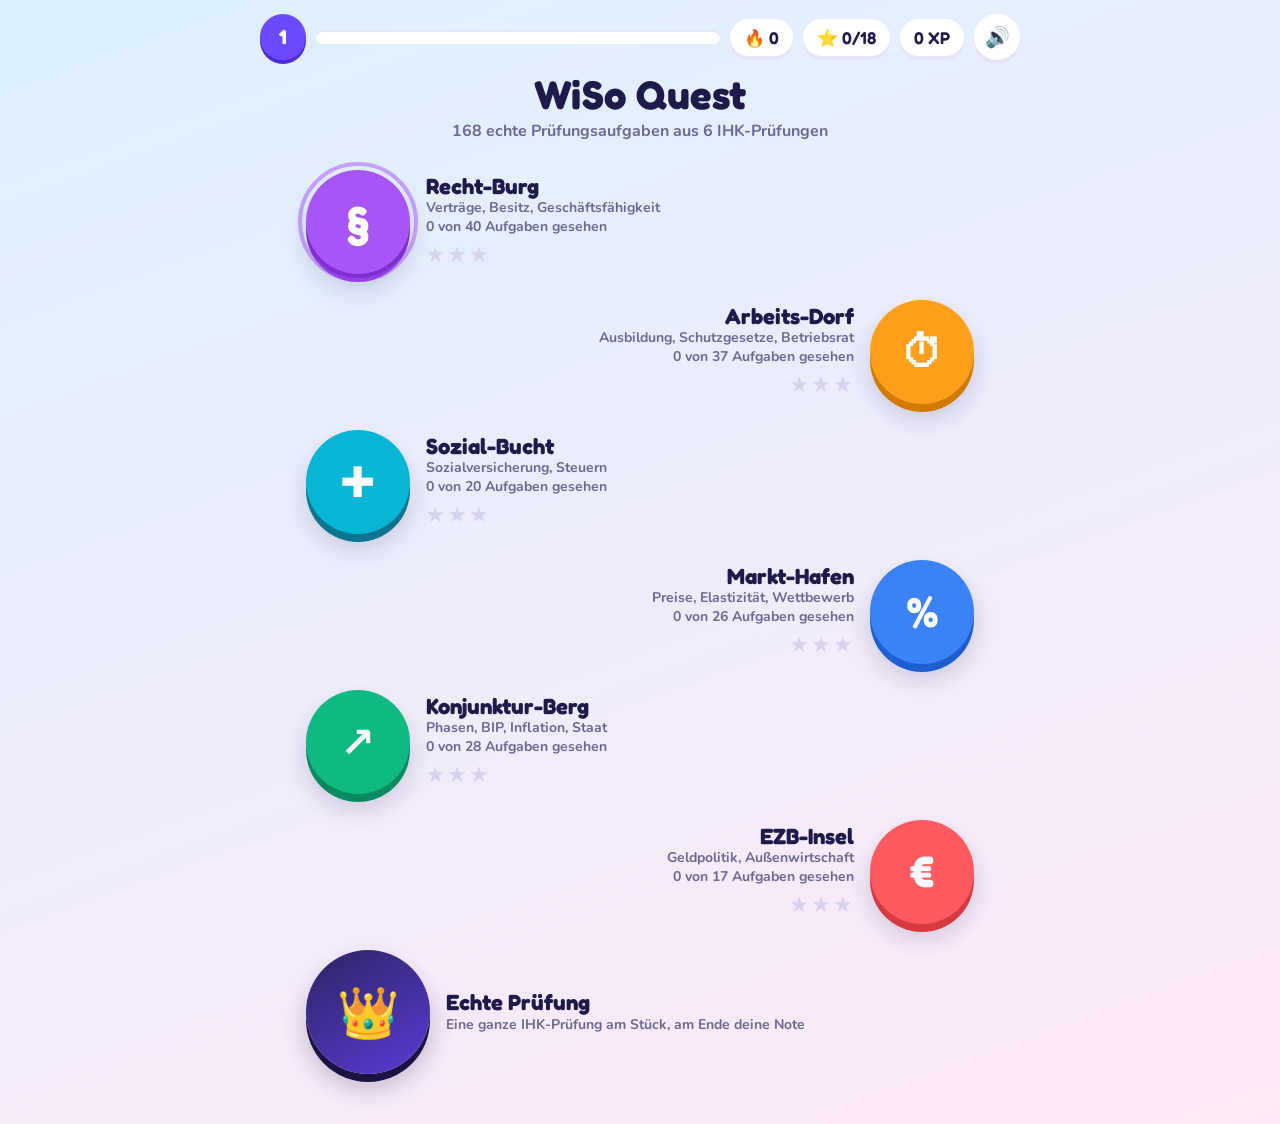
==== commit d8e49c21: "iPad: Statusleiste normal, Hintergrund bis ganz unten Co-Authored-By: Claude Opus 5.5 <noreply@anthr" ====
--- a/index.html
+++ b/index.html
@@ -6,9 +6,9 @@
 <meta name="apple-mobile-web-app-capable" content="yes">
 <meta name="apple-mobile-web-app-title" content="WiSo Quest">
 <meta name="robots" content="noindex">
-<meta name="apple-mobile-web-app-status-bar-style" content="black-translucent">
+<meta name="apple-mobile-web-app-status-bar-style" content="default">
 <meta name="mobile-web-app-capable" content="yes">
-<meta name="theme-color" content="#5b6cff">
+<meta name="theme-color" content="#DDF0FF">
 <link rel="manifest" href="manifest.webmanifest">
 <link rel="apple-touch-icon" href="apple-touch-icon.png">
 <link rel="icon" href="icon-192.png">
@@ -27,9 +27,10 @@
 }
 *{box-sizing:border-box;-webkit-tap-highlight-color:transparent}
 [hidden]{display:none!important}
-html,body{min-height:100%}
-body{margin:0;font-family:var(--f-b);font-weight:700;color:var(--ink);background:linear-gradient(160deg,var(--bg1),var(--bg2)) fixed;font-size:18px;
-  padding-left:max(16px,env(safe-area-inset-left,0px));padding-right:max(16px,env(safe-area-inset-right,0px));padding-block:14px 40px}
+html{min-height:100%;background:linear-gradient(160deg,var(--bg1),var(--bg2));background-color:var(--bg1)}
+body{min-height:100vh;min-height:100dvh}
+body{margin:0;font-family:var(--f-b);font-weight:700;color:var(--ink);background:transparent;font-size:18px;
+  padding-left:max(16px,env(safe-area-inset-left,0px));padding-right:max(16px,env(safe-area-inset-right,0px));padding-top:max(14px,calc(env(safe-area-inset-top,0px) + 8px));padding-bottom:max(40px,env(safe-area-inset-bottom,0px))}
 .wrap{max-width:760px;margin:0 auto}
 button{font:inherit;color:inherit;border:0;cursor:pointer;touch-action:manipulation}
 button:focus-visible{outline:4px solid var(--pri);outline-offset:3px}
@@ -71,7 +72,7 @@
 .btn[disabled]{background:#D9D6EA;box-shadow:0 6px 0 #C2BEDA;color:#fff}
 .btns{display:flex;flex-direction:column;gap:14px;margin-top:16px}
 /* Spiel */
-.bar{display:flex;align-items:center;gap:12px;margin-bottom:14px}
+.bar{display:flex;align-items:center;gap:12px;margin:calc(-1 * max(14px,calc(env(safe-area-inset-top,0px) + 8px))) -16px 14px;padding:10px 16px;position:sticky;top:0;z-index:15;background:rgba(238,240,255,.92);-webkit-backdrop-filter:blur(10px);backdrop-filter:blur(10px);padding-top:max(10px,calc(env(safe-area-inset-top,0px) + 6px))}
 .x{width:44px;height:44px;border-radius:50%;background:var(--card);font-size:22px;box-shadow:0 4px 0 var(--line);flex:none}
 .prog{flex:1;height:18px;background:var(--card);border-radius:99px;overflow:hidden;box-shadow:inset 0 2px 0 var(--line)}
 .prog i{display:block;height:100%;background:var(--c);border-radius:99px;transition:width .4s}
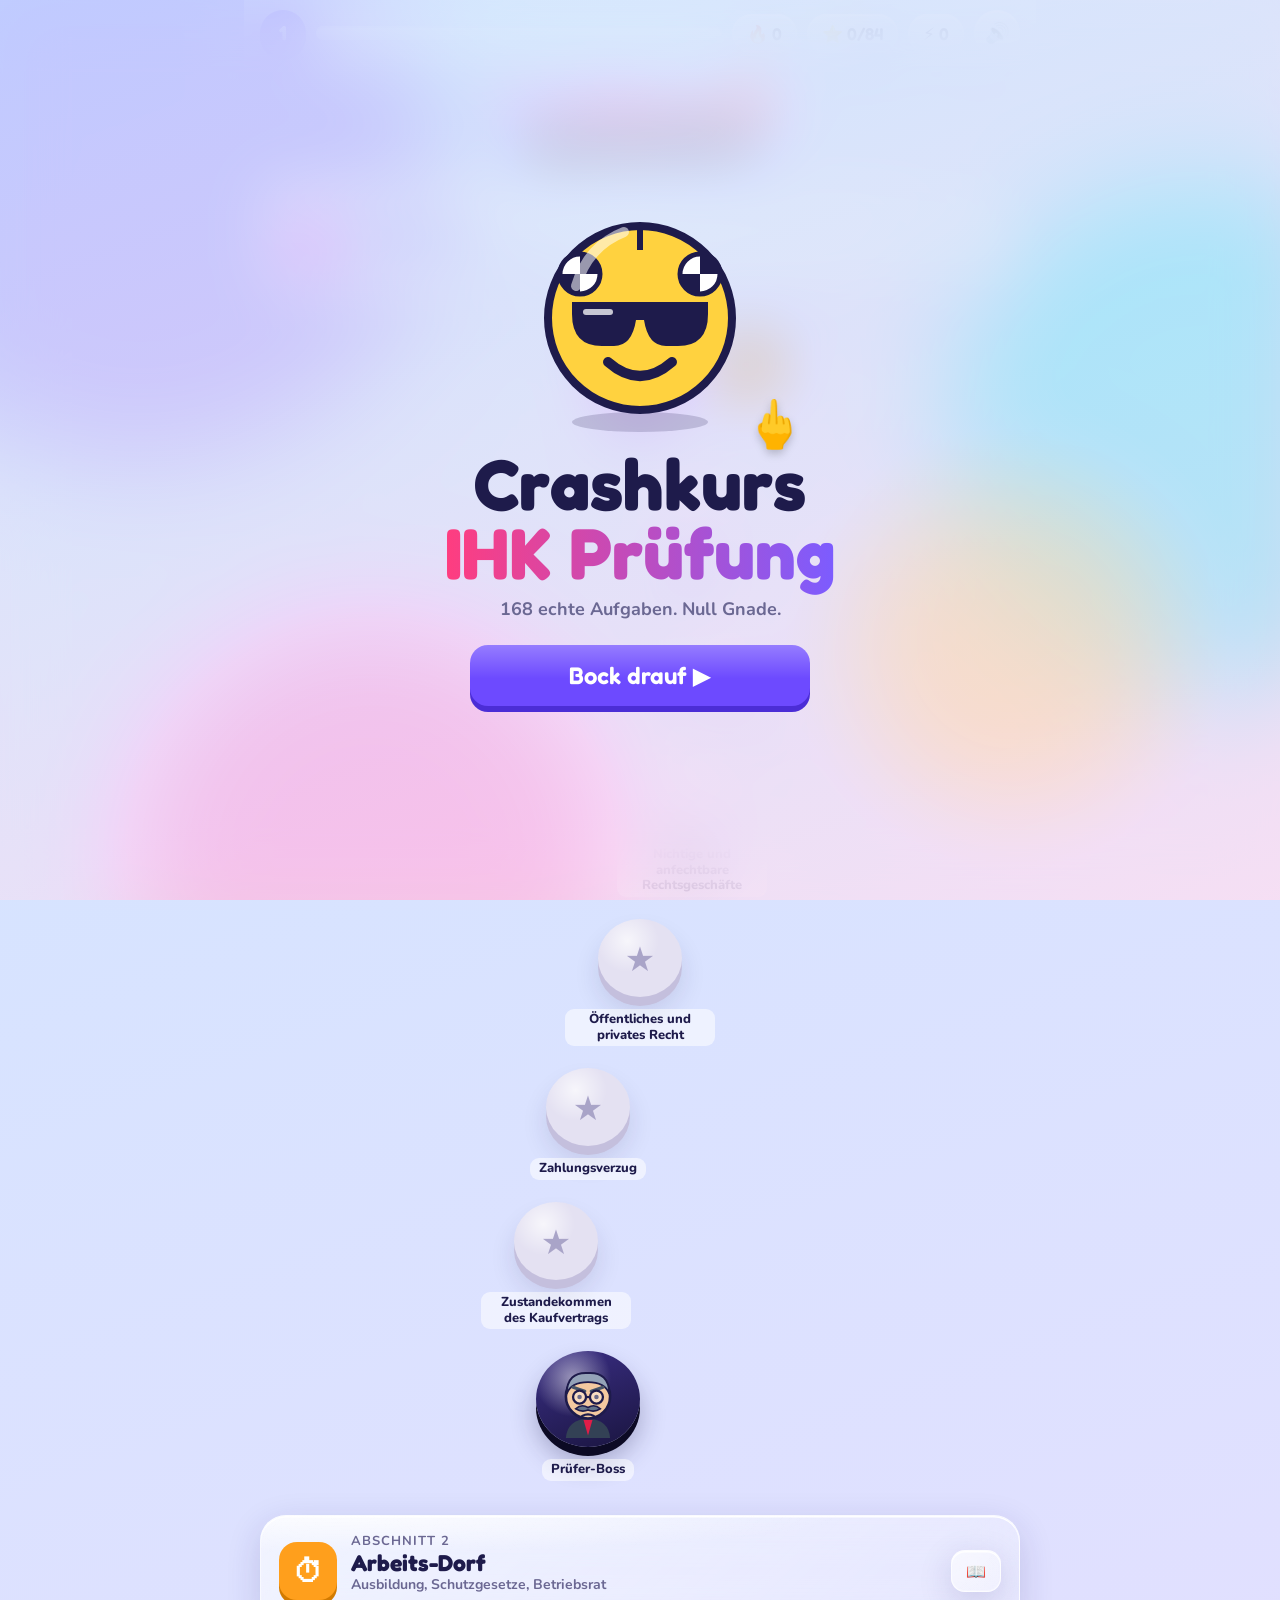
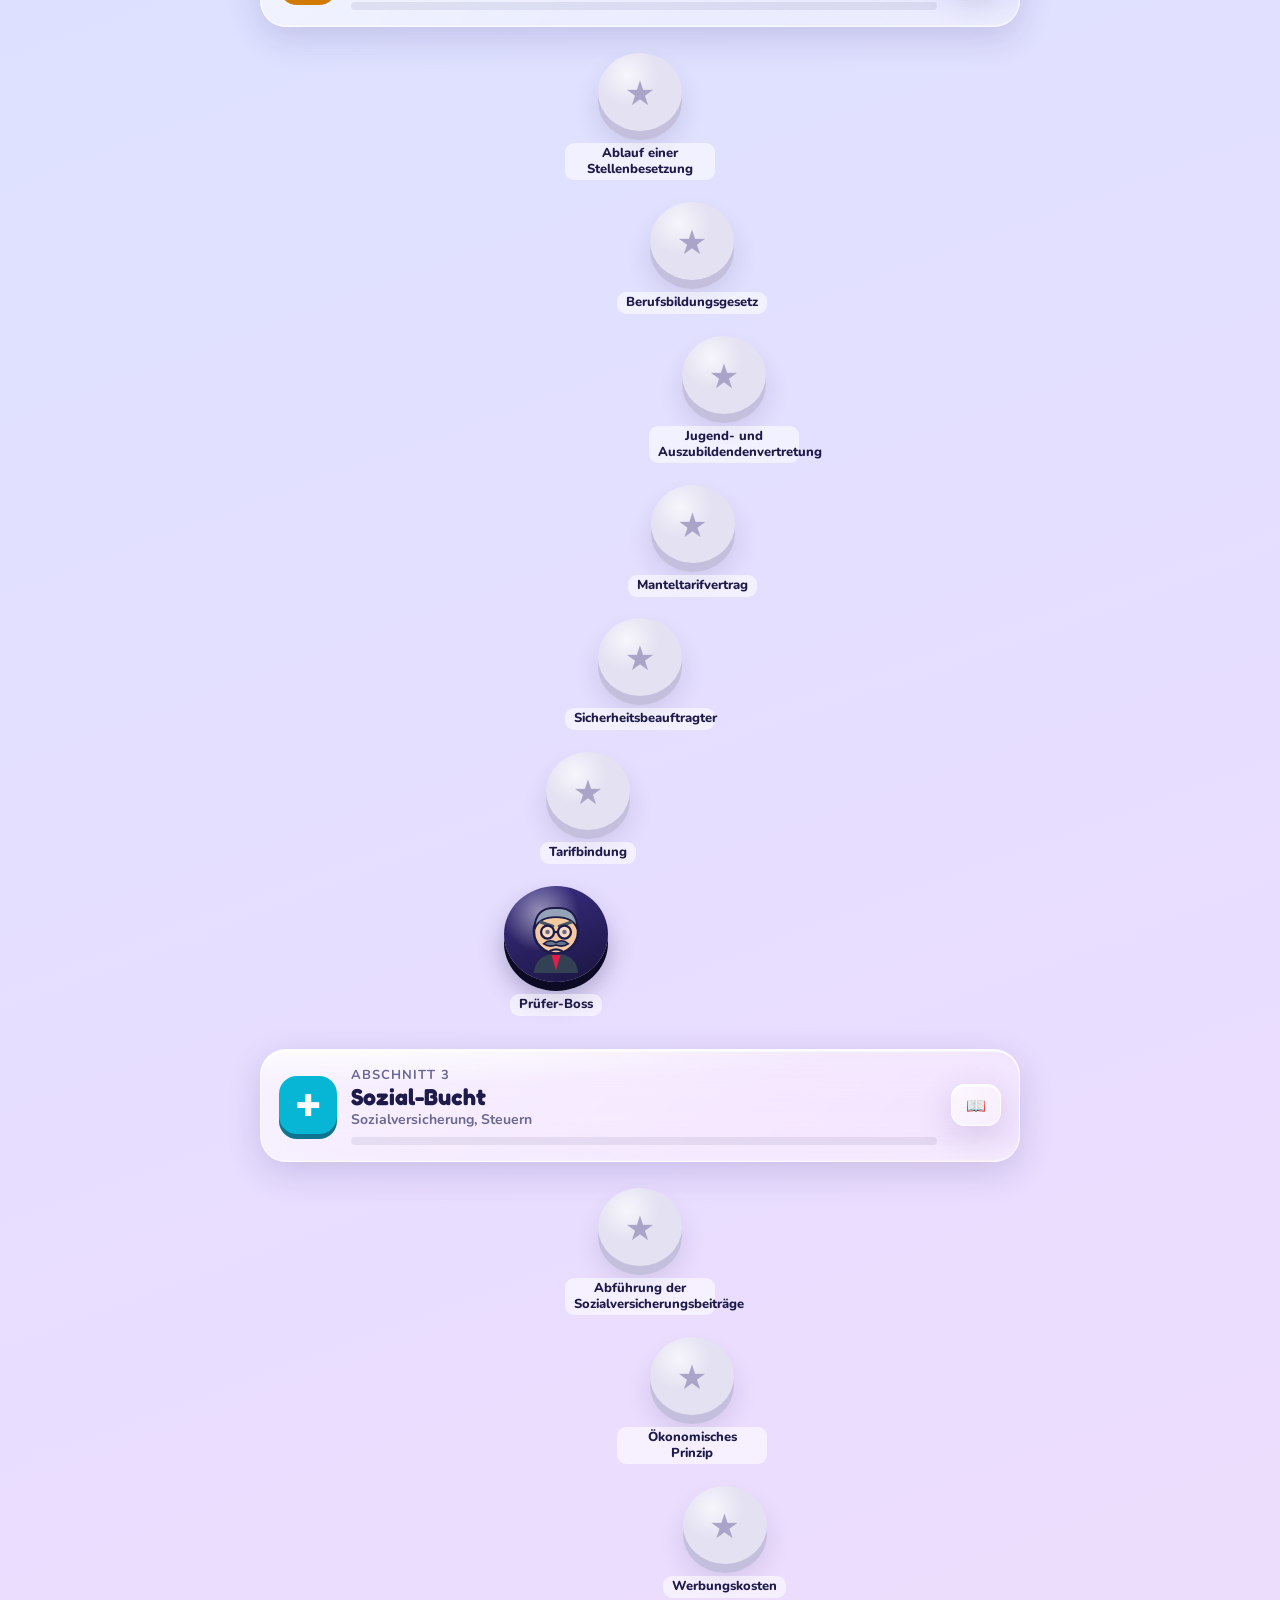
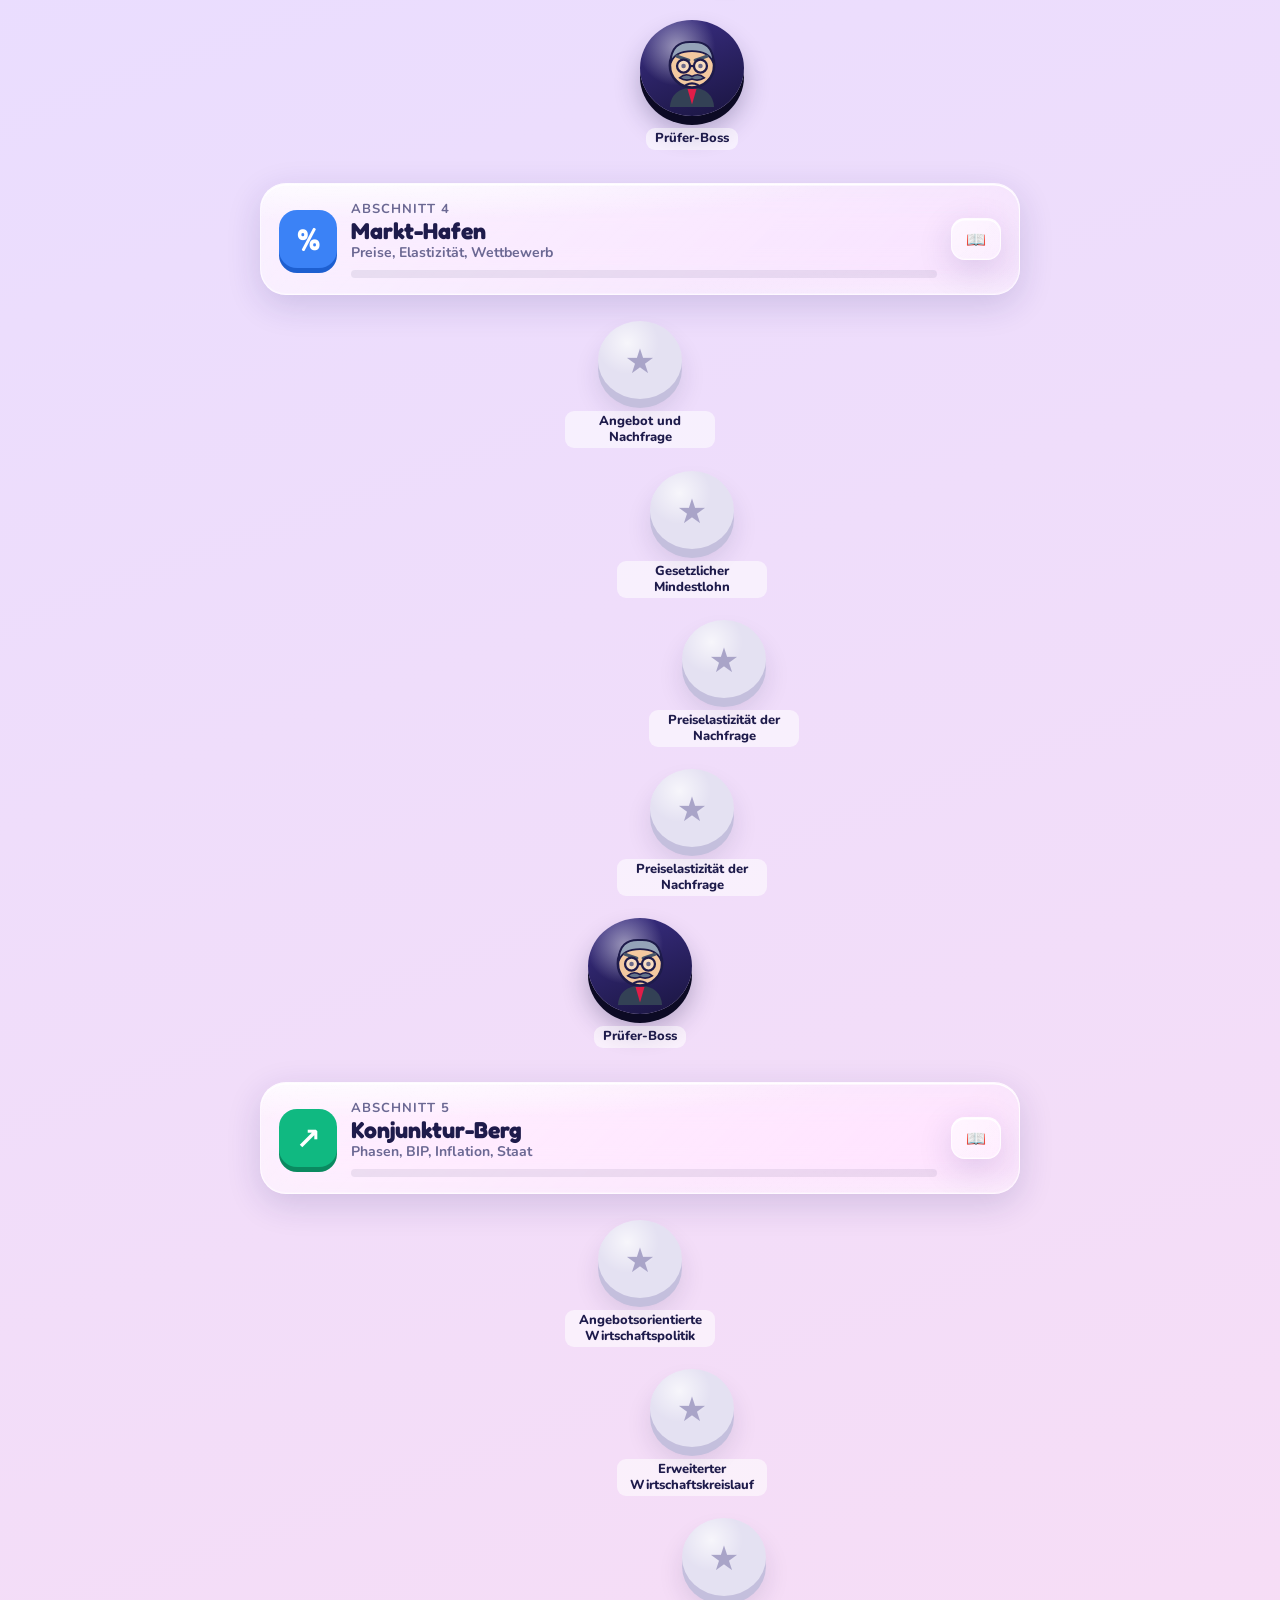
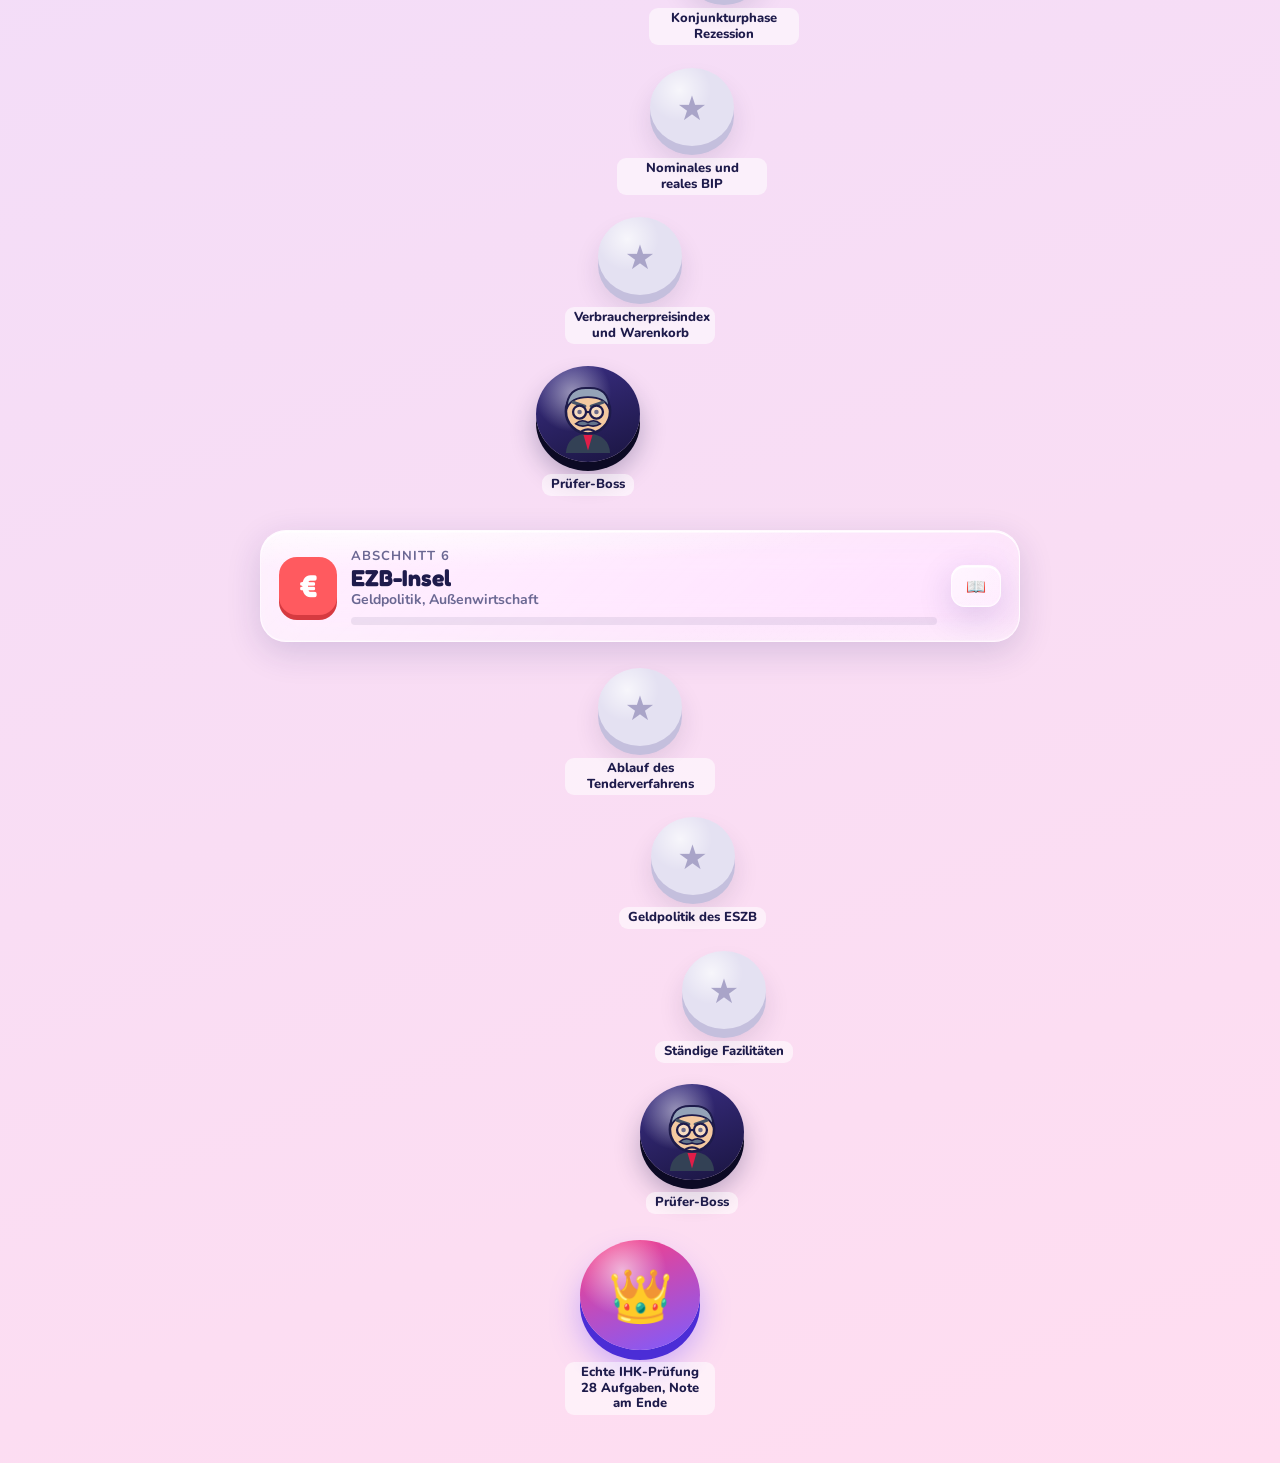
==== commit 4b23df89: "Crashkurs IHK: Lernpfad, Crashtest-Dummy, Prüfer-Boss, Liquid Glass, Sounds und Effekte Co-Authored-" ====
--- a/index.html
+++ b/index.html
@@ -4,7 +4,7 @@
 <meta charset="utf-8">
 <meta name="viewport" content="width=device-width, initial-scale=1, viewport-fit=cover">
 <meta name="apple-mobile-web-app-capable" content="yes">
-<meta name="apple-mobile-web-app-title" content="WiSo Quest">
+<meta name="apple-mobile-web-app-title" content="Crashkurs IHK">
 <meta name="robots" content="noindex">
 <meta name="apple-mobile-web-app-status-bar-style" content="default">
 <meta name="mobile-web-app-capable" content="yes">
@@ -12,7 +12,7 @@
 <link rel="manifest" href="manifest.webmanifest">
 <link rel="apple-touch-icon" href="apple-touch-icon.png">
 <link rel="icon" href="icon-192.png">
-<title>WiSo Quest</title>
+<title>Crashkurs IHK</title>
 <meta name="claude:viewport-fit-sides" content="cover">
 <link rel="stylesheet" href="https://fonts.googleapis.com/css2?family=Fredoka:wght@500;600;700&family=Nunito:wght@600;700;800;900&display=swap">
 <style>
@@ -171,12 +171,129 @@
 .fehler h3{font-family:var(--f-d);font-size:22px;margin:0 0 8px}
 .fz{background:var(--card);border-radius:16px;padding:12px 14px;margin-bottom:10px;border-left:7px solid var(--c);box-shadow:0 4px 0 var(--line);font-size:15px;line-height:1.45}
 .fz b{display:block;font-size:16px;margin-bottom:2px}
+/* ===== Crashkurs IHK: Liquid Glass, Pfad, Figuren, Effekte ===== */
+html{background:linear-gradient(160deg,#CFE6FF 0%,#E9DDFF 45%,#FFDDF0 100%);background-color:#DDE6FF}
+.blobs{position:fixed;inset:0;z-index:-1;overflow:hidden;pointer-events:none}
+.blobs i{position:absolute;border-radius:50%;filter:blur(50px);opacity:.75;animation:blob 18s ease-in-out infinite alternate}
+.blobs i:nth-child(1){width:46vmax;height:46vmax;background:#7C5CFF;left:-12vmax;top:-10vmax}
+.blobs i:nth-child(2){width:40vmax;height:40vmax;background:#22D3EE;right:-14vmax;top:20vh;animation-duration:22s}
+.blobs i:nth-child(3){width:38vmax;height:38vmax;background:#FF5FA2;left:10vw;bottom:-16vmax;animation-duration:26s}
+.blobs i:nth-child(4){width:26vmax;height:26vmax;background:#FFC531;right:8vw;bottom:10vh;animation-duration:20s;opacity:.55}
+@keyframes blob{0%{transform:translate(0,0) scale(1)}50%{transform:translate(6vw,-4vh) scale(1.12)}100%{transform:translate(-5vw,5vh) scale(.92)}}
+.glass,.qcard,.sheet,.fb .in,.badge,.snd,.x,.unit,.stat,.fz,.btn.light{
+  background:linear-gradient(135deg,rgba(255,255,255,.62),rgba(255,255,255,.28));
+  -webkit-backdrop-filter:blur(22px) saturate(190%);backdrop-filter:blur(22px) saturate(190%);
+  border:1px solid rgba(255,255,255,.7);
+  box-shadow:inset 0 1.5px 0 rgba(255,255,255,.95),inset 0 -1px 0 rgba(255,255,255,.25),0 10px 34px rgba(40,30,110,.16);position:relative}
+.qcard::before,.sheet::before,.unit::before,.fb .in::before{content:"";position:absolute;inset:0;border-radius:inherit;pointer-events:none;
+  background:radial-gradient(120% 60% at 10% 0%,rgba(255,255,255,.75),transparent 55%),radial-gradient(80% 40% at 100% 100%,rgba(255,255,255,.25),transparent 60%)}
+.qcard>*,.sheet>*,.unit>*,.fb .in>*{position:relative}
+.qcard{border-radius:30px}
+.sheet{border-radius:32px 32px 0 0}
+.bar{background:rgba(255,255,255,.35);-webkit-backdrop-filter:blur(20px) saturate(180%);backdrop-filter:blur(20px) saturate(180%);border-bottom:1px solid rgba(255,255,255,.6)}
+.top{position:sticky;top:0;z-index:15;margin:-14px -16px 14px;padding:10px 16px;background:rgba(255,255,255,.3);-webkit-backdrop-filter:blur(20px) saturate(180%);backdrop-filter:blur(20px) saturate(180%);border-bottom:1px solid rgba(255,255,255,.6)}
+.ans,.chip,.row,.sitem{background:linear-gradient(135deg,rgba(255,255,255,.85),rgba(255,255,255,.55));-webkit-backdrop-filter:blur(10px);backdrop-filter:blur(10px)}
+.btn{background:linear-gradient(180deg,rgba(255,255,255,.28),rgba(255,255,255,0) 55%),var(--c,var(--pri));position:relative;overflow:hidden}
+.btn::after{content:"";position:absolute;top:0;left:-60%;width:40%;height:100%;background:linear-gradient(100deg,transparent,rgba(255,255,255,.55),transparent);transform:skewX(-20deg);animation:sheen 3.2s ease-in-out infinite}
+.btn.light::after{display:none}
+@keyframes sheen{0%,60%{left:-60%}100%{left:130%}}
+/* Titel */
+.hero h1{font-size:44px;background:linear-gradient(90deg,#4B2DD6,#FF3D7F,#FF9F1C);-webkit-background-clip:text;background-clip:text;color:transparent;filter:drop-shadow(0 3px 0 rgba(255,255,255,.8))}
+.hero .claim{display:inline-block;margin-top:6px;font-family:var(--f-d);font-size:15px;background:#1E1B4B;color:#FFD23F;padding:4px 12px;border-radius:99px;transform:rotate(-2deg)}
+/* Pfad */
+.unit{border-radius:26px;padding:16px 18px;margin:26px 0 8px;display:flex;align-items:center;gap:14px;overflow:hidden}
+.unit .uic{width:58px;height:58px;border-radius:18px;background:var(--c);color:#fff;font-family:var(--f-d);font-size:30px;display:flex;align-items:center;justify-content:center;box-shadow:0 5px 0 var(--cd);flex:none}
+.unit .ut{flex:1;min-width:0}.unit .uk{font-size:13px;color:var(--muted);text-transform:uppercase;letter-spacing:1px}
+.unit .un{font-family:var(--f-d);font-size:23px;line-height:1.1}.unit .us{font-size:14px;color:var(--muted)}
+.unit .ub{width:auto;padding:10px 14px;font-size:16px;flex:none;border-radius:14px}
+.unit .ubar{height:8px;border-radius:9px;background:rgba(30,27,75,.08);margin-top:8px;overflow:hidden}.unit .ubar i{display:block;height:100%;background:var(--c);border-radius:9px}
+.path{position:relative;display:flex;flex-direction:column;align-items:center;gap:22px;padding:18px 0 8px;inset:auto;z-index:auto;pointer-events:auto}
+.pnode{position:relative;transform:translateX(var(--x));display:flex;flex-direction:column;align-items:center;animation:nodein .55s cubic-bezier(.3,1.6,.5,1) both;animation-delay:var(--d)}
+@keyframes nodein{from{opacity:0;transform:translateX(var(--x)) scale(.3) translateY(30px)}}
+.pbtn{width:84px;height:78px;border-radius:50%;background:radial-gradient(circle at 35% 28%,rgba(255,255,255,.55),transparent 40%),var(--c);box-shadow:0 9px 0 var(--cd),0 16px 26px rgba(30,27,75,.22);color:#fff;font-size:34px;font-family:var(--f-d);display:flex;align-items:center;justify-content:center;transition:transform .1s}
+.pbtn:active{transform:translateY(7px);box-shadow:0 2px 0 var(--cd)}
+.pbtn.open{background:radial-gradient(circle at 35% 28%,rgba(255,255,255,.7),transparent 40%),#E4E1F2;box-shadow:0 9px 0 #C4BFDD,0 16px 26px rgba(30,27,75,.12);color:#A9A4C8}
+.pbtn.done{background:radial-gradient(circle at 35% 28%,rgba(255,255,255,.7),transparent 40%),linear-gradient(160deg,#FFD84D,#FFAE00);box-shadow:0 9px 0 #C98500,0 16px 26px rgba(255,170,0,.35)}
+.pbtn.cur{animation:hop 1.6s ease-in-out infinite}
+@keyframes hop{0%,100%{transform:none}50%{transform:translateY(-6px)}}
+.pnode .ring2{position:absolute;top:-9px;width:102px;height:96px;border-radius:50%;border:6px solid var(--c);opacity:.35;animation:ring 1.6s infinite;pointer-events:none}
+@keyframes ring{0%{transform:scale(.9);opacity:.5}100%{transform:scale(1.25);opacity:0}}
+.pnode .plbl{font-size:13px;font-weight:800;color:var(--ink);margin-top:12px;max-width:150px;text-align:center;line-height:1.2;background:rgba(255,255,255,.55);padding:3px 9px;border-radius:9px;-webkit-backdrop-filter:blur(8px);backdrop-filter:blur(8px)}
+.pnode .pst{font-size:15px;letter-spacing:1px;color:#D7D3EE;margin-top:2px}.pnode .pst b{color:var(--gold);font-weight:inherit}
+.startb{position:absolute;top:-46px;background:#fff;color:var(--c);font-family:var(--f-d);font-size:17px;padding:6px 14px;border-radius:12px;box-shadow:0 4px 0 var(--line);white-space:nowrap;animation:hop 1.6s ease-in-out infinite;z-index:3}
+.startb::after{content:"";position:absolute;left:50%;bottom:-8px;margin-left:-8px;border:8px solid transparent;border-top-color:#fff;border-bottom:0}
+.buddy{position:absolute;top:-6px;width:96px;z-index:2;pointer-events:none}
+.buddy.r{left:calc(50% + 62px)}.buddy.l{right:calc(50% + 62px)}
+.pnode.boss .pbtn{width:104px;height:96px;background:radial-gradient(circle at 35% 28%,rgba(255,255,255,.5),transparent 40%),linear-gradient(160deg,#3B2F86,#1A1540);box-shadow:0 9px 0 #0C0A24,0 16px 26px rgba(30,27,75,.3);padding:6px}
+.pnode.boss .pbtn svg{width:78px;height:78px}
+.pnode.final .pbtn{width:120px;height:110px;font-size:52px;background:radial-gradient(circle at 35% 28%,rgba(255,255,255,.6),transparent 40%),linear-gradient(160deg,#FF3D7F,#7C5CFF);box-shadow:0 10px 0 #4B2DD6,0 18px 30px rgba(124,92,255,.4)}
+/* Figuren */
+.mask svg{width:100%;height:auto;display:block;overflow:visible}
+.mask{position:relative;animation:bob 2.6s ease-in-out infinite}
+@keyframes bob{50%{transform:translateY(-5px) rotate(-3deg)}}
+.mask .pup{animation:blink 4.2s infinite;transform-box:fill-box;transform-origin:center}
+@keyframes blink{0%,94%,100%{transform:scaleY(1)}96%{transform:scaleY(.1)}}
+.mask .hand{position:absolute;right:-18%;bottom:-6%;font-size:46px;line-height:1;animation:finger .9s cubic-bezier(.3,1.9,.5,1) both;transform-origin:50% 90%;filter:drop-shadow(0 4px 4px rgba(0,0,0,.2))}
+@keyframes finger{0%{transform:scale(0) rotate(-60deg)}55%{transform:scale(1.35) rotate(12deg)}75%{transform:scale(.95) rotate(-8deg)}100%{transform:scale(1) rotate(0)}}
+.mask .hand.wig{animation:finger .9s cubic-bezier(.3,1.9,.5,1) both,wig .25s .9s 4 ease-in-out}
+@keyframes wig{50%{transform:rotate(14deg)}}
+.bubble{position:relative;background:#fff;border-radius:18px;padding:10px 14px;font-family:var(--f-d);font-size:17px;line-height:1.25;box-shadow:0 5px 0 var(--line);animation:bub .45s cubic-bezier(.3,1.7,.5,1) both}
+@keyframes bub{from{transform:scale(.4);opacity:0}}
+.say{display:flex;align-items:center;gap:12px;margin:8px 0}
+.say .mask{width:92px;flex:none}
+.say .bubble::before{content:"";position:absolute;left:-9px;top:50%;margin-top:-9px;border:9px solid transparent;border-right-color:#fff;border-left:0}
+/* Rückmeldung */
+.fb .in{border-radius:30px 30px 0 0}
+.fb.ok .in{background:linear-gradient(135deg,rgba(220,252,231,.92),rgba(187,247,208,.7));border-top:4px solid var(--ok)}
+.fb.bad .in{background:linear-gradient(135deg,rgba(255,228,230,.94),rgba(254,205,211,.72));border-top:4px solid var(--bad)}
+.fbhead{display:flex;align-items:center;gap:12px}.fbhead .mask{width:86px;flex:none}
+.fbhead h3{flex:1}
+/* Effekte */
+#flash{position:fixed;inset:0;z-index:55;pointer-events:none;opacity:0}
+#flash.ok{background:radial-gradient(circle,transparent 40%,rgba(34,197,94,.45));animation:flash .6s ease-out}
+#flash.bad{background:radial-gradient(circle,transparent 35%,rgba(244,63,94,.6));animation:flash .7s ease-out}
+#flash.white{background:#fff;animation:flash .5s ease-out}
+@keyframes flash{0%{opacity:1}100%{opacity:0}}
+.quake{animation:quake .5s cubic-bezier(.36,.07,.19,.97)}
+@keyframes quake{10%,90%{transform:translate(-2px,1px)}20%,80%{transform:translate(5px,-3px) rotate(.4deg)}30%,50%,70%{transform:translate(-9px,4px) rotate(-.6deg)}40%,60%{transform:translate(9px,-4px) rotate(.6deg)}}
+.emo{position:fixed;z-index:58;pointer-events:none;font-size:var(--s,34px);left:var(--x0);top:var(--y0);animation:emo var(--t,1.3s) cubic-bezier(.2,.7,.4,1) forwards}
+@keyframes emo{0%{transform:translate(-50%,-50%) scale(.2) rotate(0)}15%{transform:translate(-50%,-50%) scale(1.2)}100%{transform:translate(calc(-50% + var(--dx)),calc(-50% + var(--dy))) scale(.9) rotate(var(--r));opacity:0}}
+#slam{position:fixed;inset:0;z-index:57;display:flex;align-items:center;justify-content:center;pointer-events:none}
+#slam b{font-family:var(--f-d);font-size:min(17vw,110px);color:#fff;-webkit-text-stroke:5px #1E1B4B;paint-order:stroke;text-shadow:0 8px 0 #1E1B4B;animation:slam 1.1s cubic-bezier(.2,1.6,.4,1) forwards;white-space:nowrap}
+@keyframes slam{0%{transform:scale(3) rotate(-12deg);opacity:0}25%{transform:scale(1) rotate(-6deg);opacity:1}75%{transform:scale(1.05) rotate(-6deg);opacity:1}100%{transform:scale(.6) rotate(-6deg) translateY(-40px);opacity:0}}
+.xpfly{position:fixed;z-index:58;font-family:var(--f-d);font-size:30px;color:#FFB800;-webkit-text-stroke:2px #1E1B4B;paint-order:stroke;pointer-events:none;animation:xpfly 1.1s ease-in forwards}
+@keyframes xpfly{0%{transform:scale(.4)}20%{transform:scale(1.4)}100%{transform:translate(var(--dx),var(--dy)) scale(.5);opacity:.2}}
+.qcard{animation:cardin .45s cubic-bezier(.3,1.5,.5,1)}
+@keyframes cardin{from{transform:translateX(60px) rotate(2deg);opacity:0}}
+.ans{animation:ansin .4s cubic-bezier(.3,1.5,.5,1) both}
+.answers .ans:nth-child(1){animation-delay:.05s}.answers .ans:nth-child(2){animation-delay:.1s}.answers .ans:nth-child(3){animation-delay:.15s}.answers .ans:nth-child(4){animation-delay:.2s}.answers .ans:nth-child(5){animation-delay:.25s}.answers .ans:nth-child(6){animation-delay:.3s}
+@keyframes ansin{from{transform:translateY(16px) scale(.96);opacity:0}}
+.ans.right{animation:okpop .5s cubic-bezier(.3,1.8,.5,1)}@keyframes okpop{40%{transform:scale(1.06)}}
+.hearts.lost{animation:hlost .6s}@keyframes hlost{30%{transform:scale(1.6) rotate(-15deg)}}
+/* Startbildschirm */
+#splash{position:fixed;inset:0;z-index:70;display:flex;flex-direction:column;align-items:center;justify-content:center;gap:10px;padding:24px;text-align:center;
+  background:linear-gradient(160deg,rgba(207,230,255,.75),rgba(255,221,240,.75));-webkit-backdrop-filter:blur(30px) saturate(180%);backdrop-filter:blur(30px) saturate(180%)}
+#splash .mask{width:min(52vw,240px);animation:crashdrop 1s cubic-bezier(.5,0,.6,1.4) both,bob 2.6s 1.1s ease-in-out infinite}
+@keyframes crashdrop{0%{transform:translateY(-110vh) rotate(-30deg)}70%{transform:translateY(0) scaleY(.75) scaleX(1.2)}85%{transform:translateY(-14px) scaleY(1.05)}100%{transform:none}}
+#splash h1{font-family:var(--f-d);font-size:min(13vw,72px);line-height:.95;margin:6px 0 0;color:#1E1B4B}
+#splash h1 span{display:inline-block;animation:lslam .5s cubic-bezier(.3,1.8,.5,1) both}
+@keyframes lslam{from{transform:translateY(-60px) scale(2);opacity:0}}
+#splash h1 em{font-style:normal;background:linear-gradient(90deg,#FF3D7F,#7C5CFF);-webkit-background-clip:text;background-clip:text;color:transparent}
+#splash p{margin:0;color:var(--muted);font-size:18px}
+#splash .btn{max-width:340px;margin-top:14px;font-size:24px}
+.crack{position:fixed;inset:0;z-index:71;pointer-events:none}
+.end .mask{width:150px;margin:0 auto}
+.end .bubble{display:inline-block;margin:8px auto 4px;max-width:440px}
+.pfr svg{width:100%;height:auto;display:block}
+.duo{display:flex;align-items:flex-end;justify-content:center;gap:10px}.duo>div{width:120px}
 </style>
 </head>
 <body>
 
 
+<div class="blobs" aria-hidden="true"><i></i><i></i><i></i><i></i></div>
 <canvas id="fx"></canvas>
+<div id="flash"></div><div id="slam"></div>
 <div class="wrap" id="app"></div>
 <div id="layer"></div>
 
@@ -482,6 +599,7 @@
 function gen(k){const L=G[k];let f;do{f=pick(L)}while(L.length>1&&f===last[k]);last[k]=f;const q=f();q.topic=k;return q}
 function parseNum(s){s=String(s).trim().replace(/\s|%|€/g,'');if(s.includes(','))s=s.replace(/\./g,'').replace(',','.');return parseFloat(s)}
 const AUF=[{"id":"W2122-1","pruefung":"Winter 2021/22","nr":1,"welt":"recht","thema":"Rechts- und Geschäftsfähigkeit","typ":"mc","situation":"Brian Leitner ist 14 Jahre alt und bekommt jeden Monat 40,00 EUR Taschengeld zur freien Verwendung. Ohne seine Eltern zu fragen, kauft er davon im Kaufhaus ein Computerspiel für 32,80 EUR.","frage":"Welche Aussage beschreibt die Rechtslage nach BGB richtig?","optionen":["Brian ist seit seinem 7. Geburtstag rechtsfähig und darf den Kauf deshalb ohne Zustimmung der Eltern abschließen.","Brian ist seit seinem 14. Geburtstag unbeschränkt geschäftsfähig, der Kaufvertrag ist deshalb wirksam.","Brian ist geschäftsunfähig, der Vertrag wird erst wirksam, wenn die Eltern den Kauf genehmigen.","Brian ist beschränkt geschäftsfähig, der Vertrag ist wirksam, weil er ihn mit seinem frei verfügbaren Taschengeld bezahlt.","Brian ist beschränkt rechtsfähig, der Vertrag ist erst unwirksam und wird durch spätere Zustimmung der Eltern wirksam."],"richtig":[3],"erklaerung":"Brian ist 14, also beschränkt geschäftsfähig. Bezahlt er mit Taschengeld, das ihm frei zur Verfügung steht, ist der Vertrag trotzdem sofort gültig (Taschengeldparagraf, § 110 BGB). Merksatz: Rechtsfähig ab Geburt, beschränkt geschäftsfähig von 7 bis 17, voll ab 18."},{"id":"W2122-2","pruefung":"Winter 2021/22","nr":2,"welt":"recht","thema":"Arten von Rechtsgeschäften","typ":"zuordnen","situation":"Du arbeitest bei der Büroblitz GmbH und prüfst verschiedene Rechtsgeschäfte.","frage":"Ordne jede Willenserklärung der passenden Art von Rechtsgeschäft zu.","kategorien":["Einseitig, empfangsbedürftige Willenserklärung","Einseitig, nicht empfangsbedürftige Willenserklärung","keine Zuordnung"],"aussagen":[{"t":"Eine Mitarbeiterin kündigt form- und fristgerecht ihr Arbeitsverhältnis.","k":0},{"t":"Die Büroblitz GmbH kauft einen neuen Lieferwagen auf Rechnung.","k":2},{"t":"Ein Kunde widerruft nach Vertragsabschluss seinen Kaufvertrag.","k":0},{"t":"Die Gesellschafterin Ursula Straßer regelt ihre Unternehmensnachfolge in einem Testament.","k":1}],"erklaerung":"Einseitig heißt: Eine Person allein reicht. Muss der andere es erfahren (Kündigung, Widerruf), ist es empfangsbedürftig. Ein Testament gilt auch ohne Empfänger. Ein Kauf braucht zwei Willenserklärungen, ist also zweiseitig und passt hier zu keiner Art. Merksatz: Kündigung muss ankommen, Testament nicht."},{"id":"W2122-3","pruefung":"Winter 2021/22","nr":3,"welt":"recht","thema":"Nichtigkeit und Anfechtbarkeit","typ":"zuordnen","frage":"Ordne jeder Situation die richtige Rechtswirkung zu.","kategorien":["Uneingeschränkt wirksam","Nichtig","Wirksam, aber anfechtbar"],"aussagen":[{"t":"Ein Sammler kauft einem unerfahrenen 18-jährigen Schüler eine geerbte Münzsammlung im Wert von rund 8.000,00 EUR für 700,00 EUR ab.","k":1},{"t":"Ein Kundenberater verkauft aus Versehen eine Goldmünze für 29,00 EUR statt für 129,00 EUR.","k":2},{"t":"Eine Rentnerin unter Betreuung ohne Einwilligungsvorbehalt kauft Aktien für 10.000,00 EUR.","k":0},{"t":"Käufer und Verkäufer lassen beim Notar einen niedrigeren Grundstückspreis beurkunden als den, der tatsächlich bezahlt wird, um Steuern und Gebühren zu sparen.","k":1}],"erklaerung":"Wer die Unerfahrenheit eines anderen für einen Wucherpreis ausnutzt, handelt sittenwidrig: nichtig. Ein Grundstückskauf mit falschem Preis beim Notar ist ein Scheingeschäft ohne richtige Form: nichtig. Ein Versprecher beim Preis ist ein Erklärungsirrtum: wirksam, aber anfechtbar. Eine Betreute ohne Einwilligungsvorbehalt ist voll geschäftsfähig. Merksatz: Fehler im Inhalt oder in der Form macht nichtig, Irrtum macht anfechtbar."},{"id":"W2122-4","pruefung":"Winter 2021/22","nr":4,"welt":"recht","thema":"Schlechtleistung, Rechte des Käufers","typ":"mc","situation":"Holger Matthern kauft bei der Büroblitz GmbH einen höhenverstellbaren Schreibtisch. Nach der Lieferung merkt er, dass die Höhenverstellung nicht richtig funktioniert.","frage":"Welches vorrangige Recht hat Herr Matthern wegen des Sachmangels?","optionen":["Er kann sofort vom Kaufvertrag zurücktreten.","Er kann verlangen, dass der Schreibtisch repariert oder ein neuer geliefert wird.","Er kann den Kaufpreis ohne Zustimmung des Verkäufers um 10 % kürzen.","Er kann woanders einen Schreibtisch bestellen und der Büroblitz GmbH den Preis in Rechnung stellen.","Er kann die Reparatur und zusätzlich Schadenersatz verlangen."],"richtig":[1],"erklaerung":"Bei einem Sachmangel darf der Käufer zuerst nur Nacherfüllung verlangen: Reparatur oder neue Ware, er sucht aus. Rücktritt und Minderung kommen erst danach. Schadenersatz gibt es nur, wenn der Verkäufer schuld ist. Merksatz: Erst reparieren oder tauschen, dann alles andere."},{"id":"W2122-5","pruefung":"Winter 2021/22","nr":5,"welt":"recht","thema":"Zahlungsverzug","typ":"mc","situation":"Tobias Melber bestellt am 24.10.2021 online eine Armbanduhr, sie kommt am 28.10.2021 an. Auf der beiliegenden Rechnung steht: Zahlung spätestens am 16.11.2021. Bis heute, den 24.11.2021, hat er nicht bezahlt.","frage":"Welche Aussage beschreibt die Rechtslage richtig?","optionen":["Weil er nicht bezahlt hat, ist gar kein Kaufvertrag entstanden, der Händler kann nur die Uhr zurückverlangen.","Er muss erst zahlen, wenn ihm der Händler eine angemessene Nachfrist setzt.","Er ist seit Ablauf des 16.11.2021 auch ohne Mahnung im Verzug, weil das Zahlungsdatum genau bestimmt war.","Er kommt erst 30 Tage nach Fälligkeit und Zugang der Rechnung in Verzug, wenn vorher keine Mahnung kommt.","Ohne Vereinbarung kann der Händler Verzugszinsen von höchstens 15 % des Rechnungsbetrags verlangen."],"richtig":[2],"erklaerung":"Steht ein genaues Zahlungsdatum fest, kommt der Käufer am Tag danach von selbst in Verzug, ohne Mahnung. Die 30-Tage-Regel gilt nur, wenn kein Datum vereinbart ist. Merksatz: Datum fest, Mahnung weg. Verzugszinsen für Verbraucher: 5 Prozentpunkte über dem Basiszinssatz (Basiszins Stand 2021: minus 0,88 %)."},{"id":"W2122-6","pruefung":"Winter 2021/22","nr":6,"welt":"recht","thema":"Allgemeine Geschäftsbedingungen","typ":"mc","situation":"Die Kreditbank AG ändert zum 01.12.2021 Teile ihrer Allgemeinen Geschäftsbedingungen.","frage":"Welche Aussage zu den neuen AGB ist richtig?","optionen":["Erkennt ein Kunde die neuen AGB an, werden ab 01.12.2021 alle früheren persönlichen Absprachen unwirksam.","Benachteiligen einzelne neue Klauseln den Kunden nur unwesentlich, sind die gesamten AGB unwirksam.","Die neuen AGB gelten, wenn die Bank auf die Änderung hinweist und der Kunde nicht fristgerecht widerspricht.","Die Bank muss ihre Kunden mindestens 4 Wochen vorher schriftlich über die Änderung informieren.","Erkennt ein langjähriger Kunde die neuen AGB an, gelten sie nur für Verträge, die nach dem 01.12.2021 geschlossen werden."],"richtig":[4],"erklaerung":"Neue AGB gelten erst ab dem Tag, an dem sie gültig werden, nie rückwirkend. Persönliche Absprachen gehen AGB immer vor. Seit dem BGH-Urteil vom April 2021 reicht Schweigen des Kunden nicht mehr als Zustimmung. Merksatz: Individuell schlägt AGB, und Schweigen ist kein Ja."},{"id":"W2122-7","pruefung":"Winter 2021/22","nr":7,"welt":"recht","thema":"Widerruf beim Onlinekauf","typ":"mc","situation":"Sebastian Kubinski kauft bei einem Onlinehändler ein Fachbuch. Nach der Lieferung will er den Kaufvertrag widerrufen.","frage":"In welchem Fall widerruft Herr Kubinski wirksam?","optionen":["Er muss sich über die Widerrufsregeln des Händlers informieren und das Buch spätestens 3 Wochen nach Erhalt zurückschicken.","Er erklärt innerhalb der gesetzlichen Frist per E-Mail den Widerruf und schickt das Buch danach per Post zurück.","Er widerruft am Telefon und schickt das Buch am 14. Tag danach unfrei zurück, Gebühr zahlt der Empfänger.","Er schickt das Buch innerhalb von 14 Tagen zurück, ohne den Widerruf ausdrücklich zu erklären.","Er muss das Widerrufsformular des Händlers ausfüllen und es mit dem Buch spätestens 10 Tage nach Erhalt zurücksenden."],"richtig":[1],"erklaerung":"Ein Widerruf muss klar erklärt werden, eine E-Mail innerhalb von 14 Tagen reicht. Die Ware einfach kommentarlos zurückschicken genügt nicht. Danach geht die Ware innerhalb von 14 Tagen zurück. Merksatz: Klar sagen, 14 Tage Zeit, 14 Tage zurückschicken."},{"id":"W2122-8","pruefung":"Winter 2021/22","nr":8,"welt":"arbeit","thema":"Arbeitsschutz","typ":"mc","situation":"Die Kreditbank AG trifft verschiedene Maßnahmen, um Arbeitsunfälle zu vermeiden.","frage":"Bei welcher Maßnahme verstößt die Kreditbank AG gegen den Arbeitsschutz?","optionen":["Sie erfasst Unfälle, nach denen Beschäftigte mehr als drei Tage ganz oder teilweise arbeitsunfähig waren.","Sie verbietet Beschäftigten bestimmte Arbeiten, wenn diese sie erkennbar nicht ohne Gefahr ausführen können.","Sie dokumentiert den Umbau bestehender Arbeitsplätze und beurteilt die Gefährdung für die Beschäftigten.","Sie verzichtet im Kreditbereich auf die regelmäßige Unterweisung zur Unfallverhütung, weil es dort bisher keine Gefahren gab.","Sie bestellt Sicherheitsbeauftragte und Ersthelfer in vorgeschriebener Zahl und bildet sie auf eigene Kosten aus."],"richtig":[3],"erklaerung":"Der Arbeitgeber muss alle Beschäftigten regelmäßig über Unfallverhütung unterweisen, auch dort, wo bisher nichts passiert ist. Unfälle erfassen, gefährliche Arbeiten verbieten, Gefährdungen beurteilen und Ersthelfer ausbilden sind dagegen Pflicht und erlaubt. Merksatz: Unterweisen muss man immer, nicht erst nach dem Unfall."},{"id":"W2122-9","pruefung":"Winter 2021/22","nr":9,"welt":"sozial","thema":"Kostenvergleich Stromkosten","typ":"zahl","situation":"Im Lager brennen 38 Glühlampen mit je 60 Watt, das kostet 1.368,00 EUR Strom im Jahr. Sie sollen durch 38 LED-Lampen mit je 8 Watt ersetzt werden, bei gleicher Brenndauer und Helligkeit.","frage":"Wie viel EUR Stromkosten spart die Büroblitz GmbH pro Jahr durch den Tausch?","loesung":1185.6,"einheit":"EUR","toleranz":0.01,"rechenweg":"38 x 60 W = 2.280 W; 38 x 8 W = 304 W; 1.368,00 x 304 : 2.280 = 182,40 EUR; 1.368,00 - 182,40 = 1.185,60 EUR","erklaerung":"Die Kosten wachsen genau mit der Wattzahl. Die LEDs brauchen 304 statt 2.280 Watt, also nur einen kleinen Teil der alten Kosten. Merksatz: Dreisatz über die Watt, dann alt minus neu."},{"id":"W2122-10","pruefung":"Winter 2021/22","nr":10,"welt":"arbeit","thema":"Kündigungsfrist Arbeitnehmer","typ":"mc","situation":"Stefanie Grubert fängt am 01.03.2022 bei der Kreditbank AG an. Ihr Arbeitsverhältnis bei der Handelsbank AG besteht seit 10 Jahren und muss zum 28.02.2022 enden. Nach § 622 BGB kann ein Arbeitnehmer mit vier Wochen zum 15. oder zum Monatsende kündigen, für den Arbeitgeber werden die Fristen mit der Dauer länger.","frage":"Bis wann muss die Kündigung von Frau Grubert der Handelsbank AG spätestens zugegangen sein?","optionen":["31.10.2021","30.11.2021","31.12.2021","31.01.2022","14.02.2022"],"richtig":[3],"erklaerung":"Kündigt der Arbeitnehmer, gilt immer die Grundfrist: vier Wochen zum 15. oder zum Monatsende. Die längeren Fristen nach Jahren gelten nur, wenn der Arbeitgeber kündigt. Vom 28.02.2022 vier Wochen zurück ergibt Montag, den 31.01.2022. Merksatz: Arbeitnehmer kündigt, vier Wochen reichen, egal wie lange er da war."},{"id":"W2122-11","pruefung":"Winter 2021/22","nr":11,"welt":"sozial","thema":"Sozialversicherung, Grenzen","typ":"mc","situation":"Leon Baumann bekommt ab Januar 2022 statt 4.850 EUR nun 5.450 EUR brutto im Monat. Grenzen 2022 im Jahr: Kranken- und Pflegeversicherung Beitragsbemessungsgrenze 56.250 EUR, Versicherungspflichtgrenze Krankenversicherung 62.550 EUR, Renten- und Arbeitslosenversicherung Beitragsbemessungsgrenze 82.800 EUR.","frage":"Wie wirkt sich die Gehaltserhöhung richtig beschrieben aus?","optionen":["Weil er über der Beitragsbemessungsgrenze der Kranken- und Pflegeversicherung liegt, bekommt er dort höhere Leistungen.","Er zahlt mehr selbst zur Krankenversicherung, weil der Arbeitgeberanteil nur bis zur Versicherungspflichtgrenze berechnet wird.","Weil er unter der Beitragsbemessungsgrenze der Renten- und Arbeitslosenversicherung bleibt, ändern sich seine Beiträge dort nicht.","Weil er künftig über der Versicherungspflichtgrenze der Krankenversicherung liegt, kann er in eine private Krankenversicherung wechseln.","Seine Ansprüche aus Renten- und Arbeitslosenversicherung ändern sich nicht, weil er unter der Beitragsbemessungsgrenze bleibt."],"richtig":[3],"erklaerung":"Neues Jahresgehalt: 12 x 5.450 = 65.400 EUR. Das liegt über der Versicherungspflichtgrenze der Krankenversicherung von 62.550 EUR, also darf er in die private Krankenversicherung wechseln. Unter der Grenze von Renten- und Arbeitslosenversicherung steigen dort Beiträge und Ansprüche weiter. Merksatz: Über der Pflichtgrenze darf man privat, über der Beitragsgrenze steigt nichts mehr. Grenzwerte Stand 2022."},{"id":"W2122-12","pruefung":"Winter 2021/22","nr":12,"welt":"arbeit","thema":"Jugend- und Auszubildendenvertretung","typ":"mc","situation":"Elisa Sommer, 18, ist neu in der Jugend- und Auszubildendenvertretung (JAV) der Kreditbank AG.","frage":"Welche Aussage beschreibt die Aufgabe der JAV richtig?","optionen":["Die JAV kann allein mit dem Vorstand Maßnahmen für eine bessere Ausbildung aushandeln.","Die JAV berät nur und muss Informationen zu allen Maßnahmen für Jugendliche und Azubis über den Betriebsrat anfordern.","Die JAV kann an Betriebsratssitzungen teilnehmen und abstimmen, wenn Beschlüsse überwiegend Jugendliche und Azubis betreffen.","Die JAV muss über alle mitbestimmungspflichtigen Vorgänge der Bank informiert werden.","Die JAV darf über alle betrieblichen und persönlichen Angelegenheiten der Jugendlichen und Azubis informiert werden."],"richtig":[2],"erklaerung":"Die JAV darf an Betriebsratssitzungen teilnehmen, wenn es um Jugendliche und Azubis geht. Abstimmen darf sie mit, wenn ein Beschluss überwiegend diese Gruppe betrifft. Verhandeln mit dem Vorstand macht der Betriebsrat, nicht die JAV. Merksatz: JAV redet mit, stimmt mit bei Azubi-Themen, verhandelt aber nicht allein. Hinweis: Die IHK hat diese Aufgabe damals nicht gewertet, weil die Original-Antwort ungenau formuliert war."},{"id":"W2122-13","pruefung":"Winter 2021/22","nr":13,"welt":"arbeit","thema":"Rechtsgrundlagen Ausbildung und Arbeit","typ":"zuordnen","situation":"In der Personalabteilung der Kreditbank AG werden Sachverhalte ihrer Rechtsgrundlage zugeordnet.","frage":"Ordne jedem Sachverhalt die passende Rechtsgrundlage zu.","kategorien":["Berufsbildungsgesetz (BBiG)","Betriebsverfassungsgesetz (BetrVG)","Gehaltstarifvertrag privates Bankgewerbe","keine Zuordnung"],"aussagen":[{"t":"Eine 22-jährige Auszubildende will wissen, wie hoch ihre Ausbildungsvergütung im zweiten Jahr ist.","k":2},{"t":"Die Bank beantragt mit einem Azubi die Verlängerung der Ausbildung, weil er lange krank war.","k":0},{"t":"Ein Mitarbeiter möchte Einsicht in seine Personalakte nehmen und stellt dafür einen Antrag.","k":1},{"t":"Eine 19-jährige Auszubildende möchte wissen, ob sie ihren täglichen Arbeitsbeginn flexibel wählen kann.","k":3}],"erklaerung":"Wie viel Geld es gibt, steht im Tarifvertrag. Wie die Ausbildung läuft, auch die Verlängerung bei Krankheit, regelt das BBiG. Rechte rund um den Betriebsrat und die Personalakte stehen im BetrVG. Wann der Arbeitstag beginnt, legt der Betrieb selbst fest. Merksatz: Geld im Tarif, Ausbildung im BBiG, Mitbestimmung im BetrVG."},{"id":"W2122-14","pruefung":"Winter 2021/22","nr":14,"welt":"sozial","thema":"Werbungskosten","typ":"mc","situation":"Axel Zeller, Azubi im ersten Jahr bei der Kreditbank AG, macht seine erste Steuererklärung.","frage":"Welche Ausgabe kann Axel als Werbungskosten absetzen?","optionen":["Einbehaltene Sozialversicherungsbeiträge von 1.603,20 EUR","Gezahlter Gewerkschaftsbeitrag von 108,00 EUR","Vom Arbeitgeber erstattete Fahrtkosten von 60,00 EUR für eine Betriebsveranstaltung","Gezahlte Kirchensteuer von 73,48 EUR","Spende von 50,00 EUR an die Freiwillige Feuerwehr"],"richtig":[1],"erklaerung":"Werbungskosten sind Ausgaben für den Job, die man selbst bezahlt hat, zum Beispiel der Gewerkschaftsbeitrag. Sozialversicherung, Kirchensteuer und Spenden sind Sonderausgaben. Was der Arbeitgeber erstattet, kann man nicht noch einmal absetzen. Merksatz: Nur was du für den Job selbst zahlst, ist Werbungskosten."},{"id":"W2122-15","pruefung":"Winter 2021/22","nr":15,"welt":"arbeit","thema":"Ablauf eines Arbeitskampfs","typ":"reihenfolge","situation":"Der Tarifvertrag für das private Bankgewerbe ist gekündigt, die Tarifparteien einigen sich nicht. Die Gewerkschaft will streiken.","frage":"Bringe die Schritte des Arbeitskampfs in die richtige Reihenfolge.","schritte":["Die Tarifparteien erklären die Verhandlungen für gescheitert.","Die Gewerkschaft beschließt, eine Urabstimmung einzuleiten.","Genug Mitglieder stimmen für einen unbefristeten Streik.","Die Gewerkschaft ruft ihre Mitglieder zum Streik auf.","Die von der Gewerkschaft ausgewählten Betriebe werden bestreikt."],"erklaerung":"Erst scheitern die Verhandlungen. Dann plant die Gewerkschaft eine Urabstimmung, in der genug Mitglieder (meist 75 %) für den Streik stimmen müssen. Danach ruft sie zum Streik auf, und die Betriebe werden bestreikt. Merksatz: Scheitern, Abstimmen, Aufrufen, Streiken."},{"id":"W2122-16","pruefung":"Winter 2021/22","nr":16,"welt":"sozial","thema":"Ökonomisches Prinzip","typ":"mc","frage":"In welcher Situation handelt die Büroblitz GmbH nach dem Minimalprinzip?","optionen":["Sie gibt ihr festes Einkaufsbudget voll aus und kauft nur die beste Qualität.","Sie will mit einem festen Werbebudget möglichst viele Endkunden erreichen.","Sie bekommt für 80.000,00 EUR nach guter Verhandlung 4 statt 3 Kleintransporter.","Sie will mit möglichst niedrigen Werbeausgaben ihren Umsatz um 10 % steigern.","Sie will mit möglichst wenig Beschäftigten den größtmöglichen Umsatz erzielen."],"richtig":[3],"erklaerung":"Beim Minimalprinzip steht das Ziel fest, und man will es mit möglichst wenig Mitteln erreichen: 10 % mehr Umsatz mit möglichst wenig Werbegeld. Festes Budget und möglichst viel rausholen ist das Maximalprinzip. Wenig Einsatz und maximaler Erfolg zugleich geht nicht. Merksatz: Ziel fest, Mittel klein."},{"id":"W2122-17","pruefung":"Winter 2021/22","nr":17,"welt":"markt","thema":"Gleichgewichtspreis","typ":"zahl","situation":"Polypol mit vollkommener Konkurrenz für Kopierpapier. Anbieter (Mindestpreis/Menge): 60 EUR 300 t, 65 EUR 1.100 t, 70 EUR 800 t, 75 EUR 1.000 t, 80 EUR 1.200 t. Nachfrager (Höchstpreis/Menge): 80 EUR 600 t, 75 EUR 700 t, 70 EUR 900 t, 65 EUR 1.000 t, 60 EUR 1.200 t.","frage":"Bei welchem Preis in EUR je Tonne herrscht Marktgleichgewicht?","loesung":70.0,"einheit":"EUR je Tonne","toleranz":0.01,"rechenweg":"Angebot aufsummiert bei 70 EUR: 300 + 1.100 + 800 = 2.200 t; Nachfrage aufsummiert bei 70 EUR: 600 + 700 + 900 = 2.200 t; größter Umsatz, also 70 EUR","erklaerung":"Anbieter verkaufen ab ihrem Mindestpreis, also wächst das Angebot mit dem Preis: 300, 1.400, 2.200, 3.200, 4.400 t. Käufer kaufen bis zu ihrem Höchstpreis, also wächst die Nachfrage, je billiger es wird. Bei 70 EUR sind beide 2.200 t, dort wird am meisten umgesetzt. Merksatz: Gleichgewicht ist da, wo die meiste Menge den Besitzer wechselt."},{"id":"W2122-18","pruefung":"Winter 2021/22","nr":18,"welt":"markt","thema":"Preiselastizität der Nachfrage","typ":"mc","situation":"Die Kreditbank AG hat 76.000 Geschäftskonten im Modell „Business prime“ zu 8,20 EUR im Monat. Die Preiselastizität der Nachfrage liegt bei 0,6. Das Entgelt soll auf 7,50 EUR sinken.","frage":"Wie wirkt sich die Senkung des Entgelts auf die Zahl der Konten aus?","optionen":["Die Nachfrage reagiert proportional, die Zahl der Konten bleibt gleich.","Die Nachfrage ist unelastisch, die Zahl der Konten steigt überproportional.","Die Nachfrage ist unelastisch, die Zahl der Konten steigt unterproportional.","Die Nachfrage ist elastisch, die Zahl der Konten sinkt überproportional.","Die Nachfrage ist elastisch, die Zahl der Konten steigt überproportional."],"richtig":[2],"erklaerung":"Eine Elastizität von 0,6 ist kleiner als 1, die Nachfrage ist also unelastisch. Die Menge steigt dann prozentual weniger stark, als der Preis sinkt. Merksatz: Unter 1 reagiert die Menge schwach, über 1 stark."},{"id":"W2122-19","pruefung":"Winter 2021/22","nr":19,"welt":"markt","thema":"Verschiebung der Nachfragekurve","typ":"mc","situation":"Die Büroblitz GmbH hat die Schreibtischlampe „3 Stars Silver“ neu im Sortiment, die Nachfrage ist als fallende Kurve dargestellt.","frage":"Welcher Sachverhalt verschiebt die Nachfragekurve nach links?","optionen":["Wegen gesunkener Rohstoffpreise senkt Büroblitz den Verkaufspreis der Lampe.","Eine Werbekampagne gewinnt neue Kunden für die Lampe.","Wegen gestiegener Herstellkosten muss Büroblitz den Preis erhöhen.","Eine Fachzeitschrift empfiehlt die Lampe für das Homeoffice.","Die Konkurrenz bietet bei gleicher Gesamtnachfrage eine gleich gute Lampe billiger an."],"richtig":[4],"erklaerung":"Nach links heißt: Bei jedem Preis wollen weniger Leute die Lampe. Das passiert, wenn die Konkurrenz eine gleich gute Lampe billiger anbietet. Kostenänderungen verschieben die Angebotskurve, Werbung verschiebt die Nachfrage nach rechts. Merksatz: Billigere Konkurrenz zieht die Nachfrage nach links."},{"id":"W2122-20","pruefung":"Winter 2021/22","nr":20,"welt":"markt","thema":"Kartellarten","typ":"zuordnen","situation":"Mehrere Unternehmen aus dem Markt für Büroartikel wollen enger mit der Büroblitz GmbH zusammenarbeiten.","frage":"Ordne jeden Vorgang zu: verbotenes Kartell, erlaubtes Kartell oder keine Zuordnung.","kategorien":["Verbotenes Kartell","Erlaubtes Kartell","keine Zuordnung"],"aussagen":[{"t":"Büroblitz und die Printshop GmbH kaufen gemeinsam bei Großhändlern ein, um bessere Preise zu bekommen.","k":1},{"t":"Büroblitz und die Printshop GmbH übertragen ihr ganzes Vermögen auf eine neu gegründete Gesellschaft.","k":2},{"t":"Büroblitz und ihre Tochter, die Büro-Manufactur AG, vereinbaren eine einheitliche Berechnung ihrer Kennzahlen.","k":2},{"t":"Büroblitz und die Technik-Einkauf GmbH teilen ihr Geschäftsgebiet auf, um sich vor Konkurrenz zu schützen.","k":0}],"erklaerung":"Gemeinsam günstiger einkaufen hilft kleinen Firmen und am Ende dem Kunden: erlaubtes Mittelstandskartell. Absatzgebiete aufteilen schaltet den Wettbewerb aus: verboten. Eine Fusion oder Absprachen im eigenen Konzern sind gar kein Kartell. Merksatz: Kartell heißt, Firmen bleiben selbstständig und sprechen sich ab."},{"id":"W2122-21","pruefung":"Winter 2021/22","nr":21,"welt":"kon","thema":"Konjunkturphasen, Rezession","typ":"mc","situation":"Für eine Volkswirtschaft wird ein deutlicher Rückgang des Wachstums erwartet.","frage":"In welcher Situation entsteht eine Rezession oder liegt schon vor?","optionen":["Haushalte geben den Großteil ihres Einkommens für Konsum aus, die Sparquote ist sehr niedrig.","Wegen stark gestiegener Konsumnachfrage sind die Kapazitäten ausgelastet, Firmen investieren mehr.","Eine kurzfristig höhere Nachfrage führt zu einer Angebotslücke, die über steigende Preise ausgeglichen wird.","Neue Technologien senken die Produktionskosten und Preise, die Nachfrage steigt.","Wegen steigender Arbeitslosigkeit sinken die Realeinkommen, Konsum und Kredite gehen zurück."],"richtig":[4],"erklaerung":"In der Rezession steigt die Arbeitslosigkeit, die Einkommen sinken, die Leute kaufen weniger und nehmen weniger Kredite. Viel Konsum, volle Kapazitäten und steigende Preise gehören zu Aufschwung und Boom. Merksatz: Weniger Jobs, weniger Geld, weniger Kauf heißt Rezession."},{"id":"W2122-22","pruefung":"Winter 2021/22","nr":22,"welt":"kon","thema":"Wirtschaftskreislauf","typ":"mc","situation":"Ein einfacher Wirtschaftskreislauf zeigt Geldströme zwischen Haushalten, Unternehmen, Staat, Kapitalsammelstellen und Ausland. Gefragt ist der Strom vom Staat zu den Haushalten.","frage":"Welcher Vorgang gehört zum Geldstrom vom Staat zu den Haushalten?","optionen":["Der Staat zahlt Subventionen für Arbeitsplätze in strukturschwachen Gegenden.","Der Staat zahlt die Gehälter seiner Beamten und Angestellten im öffentlichen Dienst.","Die Sozialversicherungsbeiträge der Arbeitnehmer werden an die Versicherungsträger abgeführt.","Der Staat gibt ein neues Bundeswertpapier an Privatleute aus.","Der Staat stellt gegen Gebühr Ausweise und Genehmigungen aus."],"richtig":[1],"erklaerung":"Der markierte Pfeil geht vom Staat zu den Haushalten. Der Staat zahlt seinen Beamten und Angestellten Gehalt, das Geld fließt also zu den Haushalten. Subventionen gehen an Unternehmen, Abgaben, Gebühren und Wertpapierkäufe fließen von den Haushalten zum Staat. Merksatz: Pfeil folgt dem Geld."},{"id":"W2122-23","pruefung":"Winter 2021/22","nr":23,"welt":"kon","thema":"Begriffe der Arbeitsmarktstatistik","typ":"zuordnen","frage":"Ordne jede Person dem passenden Begriff zu.","kategorien":["Nichterwerbspersonen","Abhängig beschäftigte Erwerbstätige","keine Zuordnung"],"aussagen":[{"t":"Eine Köchin eröffnet nach einer betriebsbedingten Kündigung ihr eigenes Café.","k":2},{"t":"Ein 69-jähriger Gärtner im Ruhestand.","k":0},{"t":"Ein Tiefbauarbeiter, der im Winter in Kurzarbeit ist.","k":1},{"t":"Ein Physiotherapeut mit eigener Praxis.","k":2}],"erklaerung":"Ein Rentner, der nicht mehr arbeitet und keine Arbeit sucht, ist Nichterwerbsperson. Ein Kurzarbeiter hat weiter seinen Arbeitsvertrag und zählt zu den abhängig Beschäftigten. Wer ein Café oder eine Praxis führt, ist selbstständig und passt zu keinem der beiden Begriffe. Merksatz: Kurzarbeit ist Arbeit, Ruhestand ist keine Erwerbsperson."},{"id":"W2122-24","pruefung":"Winter 2021/22","nr":24,"welt":"kon","thema":"Inflation","typ":"mc","frage":"Welche Aussage zur Inflation ist richtig?","optionen":["Inflation entsteht, wenn das Güterangebot steigt und die Nachfrage gleich bleibt.","Inflation entsteht, wenn die EZB durch Wertpapierverkäufe die Geldmenge senkt und die Gütermenge gleich bleibt.","Inflation liegt vor, wenn wegen allgemein steigender Preise die Kaufkraft der eigenen Währung sinkt.","Inflation liegt vor, wenn die Löhne weniger steigen als die Produktivität.","Inflation entsteht, wenn sinkende Preise die Konsumnachfrage erhöhen und die Kapazitäten ausgelastet werden."],"richtig":[2],"erklaerung":"Inflation heißt: Die Preise steigen dauerhaft, dein Geld kauft weniger. Mehr Angebot, weniger Geldmenge oder sinkende Preise führen eher zu sinkenden Preisen. Löhne, die stärker steigen als die Produktivität, können Inflation auslösen, nicht schwächere. Merksatz: Preise rauf, Kaufkraft runter."},{"id":"W2122-25","pruefung":"Winter 2021/22","nr":25,"welt":"kon","thema":"Verbraucherpreisindex","typ":"zahl","situation":"Im Juni 2021 kostete eine Telefonanlage 6.939,00 EUR. Der Verbraucherpreisindex (2010 = 100) lag im Juni 2021 bei 102,8 und im Oktober 2021 bei 101,6.","frage":"Welchen Preis in EUR muss die Büroblitz GmbH im Oktober 2021 mindestens verlangen, um real den gleichen Erlös wie im Juni zu haben?","loesung":6858.0,"einheit":"EUR","toleranz":0.01,"rechenweg":"6.939,00 x 101,6 : 102,8 = 6.858,00 EUR","erklaerung":"Real gleich heißt: Der Preis bewegt sich genau wie der Index. Der Index ist von 102,8 auf 101,6 gefallen, also darf der Preis im gleichen Verhältnis sinken. Merksatz: Neuer Preis gleich alter Preis mal neuer Index durch alter Index."},{"id":"W2122-26","pruefung":"Winter 2021/22","nr":26,"welt":"ezb","thema":"Wechselkurs und Export","typ":"mc","situation":"Für 1 EUR gibt es heute 1,2229 USD. Erwartet wird ein Kurs von 1,4265 USD für 1 EUR.","frage":"Wie wirkt sich die Kursänderung auf das Exportgeschäft der Büroblitz GmbH aus?","optionen":["Keine Auswirkung, wenn die Verträge in USD abgeschlossen werden.","Der Euro wird abgewertet, deutsche Waren werden in den USA billiger, der Export steigt eher.","Der Euro wird abgewertet, deutsche Waren werden in den USA teurer, der Export sinkt eher.","Der Euro wird aufgewertet, deutsche Waren werden in den USA billiger, der Export steigt eher.","Der Euro wird aufgewertet, deutsche Waren werden in den USA teurer, der Export sinkt eher."],"richtig":[4],"erklaerung":"Gibt es für 1 EUR mehr Dollar, ist der Euro mehr wert, er wird aufgewertet. Amerikaner müssen dann mehr Dollar für deutsche Waren zahlen, die Waren werden für sie teurer. Also geht der Export eher zurück. Merksatz: Starker Euro, schwacher Export."},{"id":"W2122-27","pruefung":"Winter 2021/22","nr":27,"welt":"ezb","thema":"Leistungsbilanz","typ":"zahl","situation":"Auszug Zahlungsbilanz (Mrd. EUR): Warenhandel +22,5; Dienstleistungen -4,3; Primäreinkommen +8,9; Sekundäreinkommen -4,5; Vermögensänderungsbilanz -0,6; Kapitalbilanz +27,8; statistisch nicht aufgliederbar +5,8.","frage":"Wie hoch ist der Saldo der Leistungsbilanz in Mrd. EUR?","loesung":22.6,"einheit":"Mrd. EUR","toleranz":0.01,"rechenweg":"22,5 - 4,3 + 8,9 - 4,5 = 22,6 Mrd. EUR","erklaerung":"Die Leistungsbilanz besteht aus vier Teilen: Warenhandel, Dienstleistungen, Primäreinkommen und Sekundäreinkommen. Vermögensänderungen, Kapitalbilanz und nicht aufgliederbare Posten gehören nicht dazu. Merksatz: Waren, Dienste, Primär, Sekundär, mehr zählt nicht."},{"id":"W2122-28","pruefung":"Winter 2021/22","nr":28,"welt":"ezb","thema":"Geldpolitik des ESZB","typ":"mc","frage":"Welche Veränderung durch die Geldpolitik ist richtig beschrieben?","optionen":["Kleinere Zuteilungen bei Hauptrefinanzierungsgeschäften vergrößern den Kreditspielraum der Banken.","Ein niedrigerer Zins bei längerfristigen Refinanzierungsgeschäften macht Kredite für Nichtbanken meist teurer.","Ein höheres Zuteilungsvolumen bei Tendergeschäften zeigt der Wirtschaft, dass die Zinsen am Geldmarkt eher sinken.","Kauft das ESZB Wertpapiere von Banken, sinkt die Liquidität am Kapitalmarkt.","Negative Zinsen für die Einlagefazilität sollen die Kreditvergabe der Banken an Nichtbanken bremsen."],"richtig":[2],"erklaerung":"Gibt die EZB beim Tender mehr Geld aus, gibt es mehr Geld im Markt, und die Zinsen sinken eher. Weniger Zuteilung bremst Kredite, niedrigere Zinsen verbilligen Kredite, Wertpapierkäufe der EZB bringen den Banken Geld. Negativzinsen sollen Banken zu mehr Krediten bewegen. Merksatz: Mehr Geld von der EZB heißt billigeres Geld."},{"id":"S22-1","pruefung":"Sommer 2022","nr":1,"welt":"recht","thema":"Öffentliches und privates Recht","typ":"mc","frage":"Welcher Fall gehört zum öffentlichen Recht?","optionen":["Die Büroblitz GmbH beantragt beim Amtsgericht einen Mahnbescheid gegen die Johann Stifter KG wegen einer offenen Rechnung.","Lisa Helbricht wehrt sich bei der Bußgeldstelle gegen die Höhe ihres Bußgelds wegen zu schnellen Fahrens.","Jürgen Möller verklagt die Kreditbank AG, weil sie seinen hoch verzinsten Prämiensparvertrag gekündigt hat.","Clarisa Schreiber legt bei ihrer privaten Krankenversicherung Widerspruch ein, weil eine Kur abgelehnt wurde.","Ein Konkurrent verklagt die Lecker-Kiste GmbH, damit sie eine unlautere Werbung unterlässt."],"richtig":[1],"erklaerung":"Beim öffentlichen Recht steht der Staat über dem Bürger und bestimmt. Die Bußgeldstelle ist eine Behörde, Frau Helbricht muss sich an die Regeln halten. In allen anderen Fällen streiten gleichberechtigte Partner, das ist Privatrecht, auch wenn ein Gericht dabei ist. Merksatz: Behörde gegen Bürger ist öffentliches Recht."},{"id":"S22-2","pruefung":"Sommer 2022","nr":2,"welt":"recht","thema":"Nichtige und anfechtbare Rechtsgeschäfte","typ":"zuordnen","frage":"Welche rechtliche Wirkung hat die Willenserklärung jeweils?","kategorien":["Uneingeschränkt wirksam","Wirksam, aber anfechtbar","Nichtig"],"aussagen":[{"t":"Gisela Hülst übernimmt per E-Mail gegenüber der Kreditbank AG eine selbstschuldnerische Bürgschaft für den Privatkredit ihrer 26-jährigen Tochter.","k":2},{"t":"Eine Mitarbeiterin der Kreditbank AG vertippt sich bei der Bestellnummer und bestellt weißes Kopierpapier statt Recyclingpapier.","k":1},{"t":"Felix Huber, 79, hat einen Betreuer ohne Einwilligungsvorbehalt und beauftragt die Bank, einen Teil seines Sparguthabens in eine Aktienanleihe anzulegen.","k":0}],"erklaerung":"Eine Bürgschaft von Privatleuten braucht Papier mit Unterschrift, eine E-Mail reicht nicht: Formfehler, also nichtig. Der Tippfehler ist ein Erklärungsirrtum, das Geschäft gilt erst einmal, kann aber angefochten werden. Ein Betreuter ohne Einwilligungsvorbehalt bleibt voll geschäftsfähig, sein Auftrag gilt. Merksatz: Formfehler macht nichtig, Irrtum macht anfechtbar."},{"id":"S22-3","pruefung":"Sommer 2022","nr":3,"welt":"recht","thema":"Geschäftsfähigkeit Minderjähriger","typ":"mc","frage":"Welches Geschäft eines Minderjährigen ist auch ohne Zustimmung der Eltern wirksam?","optionen":["Annalena, 16, Azubi bei der Kreditbank AG, schließt bei den Verkehrsbetrieben ein Jahresabo ab.","Leon, 15, kauft von seinen frei verfügbaren Ersparnissen Fußballschuhe für 60,00 EUR.","Benny, 17, Azubi bei der Kreditbank AG, kündigt seine Ausbildung, weil er Mechatroniker werden will.","Sophia, 9, kauft Kopfhörer für 29,99 EUR vom Geburtstagsgeld der Patentante, von dem die Eltern nichts wissen.","Marek, 14, vereinbart mit einem Supermarkt ein einwöchiges Pflichtpraktikum der Schule."],"richtig":[1],"erklaerung":"Das ist der Taschengeldparagraf (§ 110 BGB): Leon bezahlt sofort mit Geld, das ihm zur freien Verfügung gehört. Sophias Geld zählt nicht, weil die Eltern nichts davon wissen. Abo, Kündigung der Ausbildung und Schulpraktikum brauchen die Zustimmung der Eltern, § 113 BGB gilt nur für Arbeitsverhältnisse. Merksatz: Taschengeld wirkt nur, wenn sofort und mit erlaubtem Geld bezahlt wird."},{"id":"S22-4","pruefung":"Sommer 2022","nr":4,"welt":"recht","thema":"Besitz und Eigentum","typ":"mc","situation":"Rebecca Klüner kauft am 02.05.2022 im Fahrradladen Radlkette ein E-Bike für 2.338,00 EUR und bezahlt sofort. Abholen will sie es erst am 04.05.2022, bis dahin steht es im Laden.","frage":"Wie sind Besitz und Eigentum am 02.05.2022 nach der Zahlung verteilt?","optionen":["Frau Klüner ist Eigentümerin, aber nicht Besitzerin.","Frau Klüner ist Eigentümerin und Besitzerin.","Frau Klüner ist Besitzerin, aber nicht Eigentümerin.","Der Laden ist Besitzer, aber nicht Eigentümer.","Der Laden ist Eigentümer und Besitzer."],"richtig":[4],"erklaerung":"Bei beweglichen Sachen wechselt das Eigentum erst mit Einigung und Übergabe, Bezahlen allein reicht nicht. Solange das Rad im Laden steht, hat der Laden es in der Hand (Besitz) und es gehört ihm noch (Eigentum). Hinweis: In der echten Prüfung wurde diese Aufgabe nicht gewertet. Merksatz: Besitz heißt haben, Eigentum heißt gehören."},{"id":"S22-5","pruefung":"Sommer 2022","nr":5,"welt":"recht","thema":"Verbrauchsgüterkauf und Mängel","typ":"mc","situation":"Die Büroblitz GmbH verkauft auch an Privatleute.","frage":"Was muss ein Endverbraucher beim Verbrauchsgüterkauf beachten, um seine Rechte bei einer mangelhaften Lieferung zu sichern?","optionen":["Er muss die Ware sofort prüfen und offene Mängel unverzüglich melden.","Er muss die Ware unverzüglich prüfen und versteckte Mängel sofort nach Entdeckung melden.","Rechte wegen versteckter Mängel hat er nur, wenn sie sich innerhalb der gesetzlichen Verjährungsfrist zeigen.","Zurücktreten kann er nur, wenn er den Mangel innerhalb eines Jahres schriftlich meldet.","Er muss die Ware in angemessener Frist nach Entdeckung zusammen mit der Mängelrüge zurückschicken."],"richtig":[2],"erklaerung":"Ein Verbraucher muss die Ware nicht sofort prüfen und Mängel nicht sofort melden, das gilt nur, wenn beide Seiten Kaufleute sind. Er muss aber innerhalb der Verjährung handeln, bei neuen Sachen 2 Jahre ab Übergabe. Rücktritt ist nur ein nachrangiges Recht. Merksatz: Verbraucher hat Zeit, aber nicht ewig."},{"id":"S22-6","pruefung":"Sommer 2022","nr":6,"welt":"recht","thema":"Zahlungsverzug, 30-Tage-Regel","typ":"mc","situation":"Die Kreditbank AG kauft 96 Flaschen Wein bei der Weingut Janine und Felix Meinhardt KG. Wein und Rechnung über 846,90 EUR kommen am Dienstag, 03.05.2022. Auf der Rechnung steht: zahlbar sofort nach Eingang, Eigentumsvorbehalt bis zur vollständigen Zahlung.","frage":"Mit Ablauf welches Tages muss die Bank spätestens gezahlt haben, um nicht in Zahlungsverzug zu kommen?","optionen":["03.05.2022","17.05.2022","02.06.2022","03.06.2022","02.07.2022"],"richtig":[2],"erklaerung":"„Sofort fällig“ ist kein fester Kalendertag, und gemahnt wurde nicht. Dann gilt die Regel aus § 286 BGB: Verzug spätestens 30 Tage nach Fälligkeit und Zugang der Rechnung. 03.05.2022 plus 30 Tage ergibt den 02.06.2022. Merksatz: Ohne Datum und ohne Mahnung zählt die 30-Tage-Regel."},{"id":"S22-7","pruefung":"Sommer 2022","nr":7,"welt":"recht","thema":"Eigentumsvorbehalt","typ":"mc","situation":"Die Büroblitz GmbH bestellt im April 2022 ein mobiles Klimagerät für 499,00 EUR bei der KlimaCool AG und bekommt es geliefert. Laut AGB der KlimaCool AG gilt ein Eigentumsvorbehalt.","frage":"Welche Aussage zum Eigentumsvorbehalt nach BGB stimmt?","optionen":["Durch den Eigentumsvorbehalt gehen Besitz und Eigentum schon mit der Lieferung auf die Büroblitz GmbH über.","Mit dem Eigentumsvorbehalt schützt sich die KlimaCool AG vor dem gesetzlichen Widerrufsrecht des Käufers.","Die Büroblitz GmbH darf das Gerät bis zur Zahlung nicht bilanzieren, weil es ihr noch nicht gehört.","Die Büroblitz GmbH ist bis zur Zahlung treuhänderische Eigentümerin des Geräts.","Mit der Zahlung des Kaufpreises wird die Büroblitz GmbH Eigentümerin des Geräts."],"richtig":[4],"erklaerung":"Mit der Lieferung bekommt der Käufer nur den Besitz. Das Eigentum bleibt beim Verkäufer, bis alles bezahlt ist, erst dann gehört das Gerät dem Käufer. Bilanzieren darf der Käufer es trotzdem, weil er wirtschaftlich schon der Eigentümer ist. Merksatz: Erst zahlen, dann gehören."},{"id":"S22-8","pruefung":"Sommer 2022","nr":8,"welt":"arbeit","thema":"Arbeits- und Gesundheitsschutz","typ":"mc","frage":"Mit welcher Maßnahme fördert die Kreditbank AG den Arbeits- und Gesundheitsschutz ihrer Beschäftigten unmittelbar?","optionen":["Führungskräfte müssen jeden Arbeitsunfall sofort dem Betriebsrat melden.","Die Bank veröffentlicht jedes Jahr, wie sich die Fehltage durch Arbeitsunfälle entwickeln.","Alle Beschäftigten müssen einmal im Jahr die Anweisung zum Verhalten bei Banküberfällen lesen.","Die Bank bietet ein Seminar mit Bewegungsübungen am Arbeitsplatz für bessere Fitness an.","Ein externes Unternehmen erstellt die gesetzlich vorgeschriebene Gefährdungsbeurteilung."],"richtig":[3],"erklaerung":"Nur die Bewegungsübungen tun dem Körper direkt etwas Gutes. Melden, Statistik, Lesen und Gefährdungsbeurteilung sind nützlich, wirken aber nur auf Umwegen. Merksatz: Unmittelbar heißt, es kommt direkt beim Menschen an."},{"id":"S22-9","pruefung":"Sommer 2022","nr":9,"welt":"sozial","thema":"Umweltzeichen","typ":"mc","situation":"Die Kreditbank AG kauft regelmäßig Büromaterial und will nur Waren, die mit hohem Umweltstandard hergestellt wurden. In der Prüfung waren die Zeichen als Bilder abgedruckt, hier stehen ihre Namen.","frage":"Welches Zeichen muss auf der Ware sein?","optionen":["Tidyman (Figur, die Abfall in einen Eimer wirft)","Blauer Engel","Grüner Punkt","Recycling-Zeichen aus drei Pfeilen im Dreieck","Warnzeichen mit Flamme (entzündbar)"],"richtig":[1],"erklaerung":"Der Blaue Engel ist das Umweltzeichen für umweltfreundliche Produkte und Herstellung, vergeben nach festen Regeln einer unabhängigen Stelle. Tidyman, Grüner Punkt und die Recycling-Pfeile drehen sich nur um Müll und Entsorgung. Die Flamme warnt vor Feuergefahr. Merksatz: Blauer Engel heißt umweltfreundlich hergestellt."},{"id":"S22-10","pruefung":"Sommer 2022","nr":10,"welt":"arbeit","thema":"Berufsbildungsgesetz","typ":"mc","situation":"Sven Reichert beginnt am 01.08.2022 seine Ausbildung zum Bankkaufmann bei der Kreditbank AG.","frage":"Welche Regel findet er im Berufsbildungsgesetz (BBiG)?","optionen":["Nach Feierabend müssen Azubis mindestens 12 Stunden am Stück frei haben, bevor sie wieder arbeiten.","Wer vorher 6 Monate Praktikum im Betrieb gemacht hat, braucht keine Probezeit.","Der Azubi kann jederzeit ohne Frist und ohne Grund kündigen.","Auf Antrag des Azubis kann die Ausbildung verlängert werden, wenn das nötig ist, um das Ziel zu erreichen.","Wer durchfällt, bleibt automatisch bis zur nächsten Wiederholungsprüfung in Ausbildung, höchstens ein Jahr."],"richtig":[3],"erklaerung":"Verkürzen und verlängern geht auf Antrag des Azubis, wenn es nötig ist. Die 12 Stunden Ruhe stehen im Jugendarbeitsschutzgesetz, nicht im BBiG. Probezeit gibt es immer (1 bis 4 Monate), fristlos ohne Grund kündigen geht nur in der Probezeit. Nach dem Durchfallen verlängert sich die Ausbildung nur, wenn der Azubi es verlangt. Merksatz: Verlängern gibt es auf Wunsch, nicht automatisch."},{"id":"S22-11","pruefung":"Sommer 2022","nr":11,"welt":"arbeit","thema":"Jugendarbeitsschutz, Ruhepausen","typ":"zahl","situation":"Simone Förster ist 17 und Azubi in einer Filiale der Kreditbank AG. Am Montag, 09.05.2022, ist sie von 08:00 bis 16:30 Uhr eingeplant, die Pausen sind schon eingerechnet. Laut JArbSchG gilt: über 4,5 bis 6 Stunden Arbeit mindestens 30 Minuten Pause, über 6 Stunden mindestens 60 Minuten.","frage":"Wie viele Minuten Ruhepause muss sie am Montag mindestens bekommen?","loesung":60,"einheit":"Minuten","toleranz":0,"rechenweg":"08:00 bis 16:30 Uhr sind 8,5 Stunden, also mehr als 6 Stunden Arbeit, deshalb mindestens 60 Minuten Pause.","erklaerung":"Jugendliche brauchen bei mehr als 6 Stunden Arbeit mindestens 60 Minuten Pause. Am Montag arbeitet Simone deutlich mehr als 6 Stunden. Als Pause zählt nur, was mindestens 15 Minuten am Stück dauert. Merksatz: Jugendliche über 6 Stunden, eine Stunde Pause."},{"id":"S22-12","pruefung":"Sommer 2022","nr":12,"welt":"arbeit","thema":"Tarifvertrag, Günstigkeitsprinzip","typ":"mc","situation":"Die Büroblitz GmbH ist Mitglied im Arbeitgeberverband und damit tarifgebunden. Der Tarifvertrag hat keine Öffnungsklauseln.","frage":"Was bedeutet die Tarifbindung für die Büroblitz GmbH?","optionen":["In einer wirtschaftlichen Notlage darf sie zum Nachteil der Beschäftigten vom Tarifvertrag abweichen, um die Firma zu retten.","Mit Beschäftigten ohne Gewerkschaft darf sie keine besseren Bedingungen als im Tarifvertrag vereinbaren.","Bessere Bedingungen als im Tarifvertrag darf sie nur mit allen oder mit keinem Beschäftigten vereinbaren.","Sie darf vom Tarifvertrag abweichen, wenn die Einzelvereinbarung für den Beschäftigten günstiger ist.","Sie darf den Tarifvertrag nur für Gewerkschaftsmitglieder unmittelbar und zwingend anwenden."],"richtig":[3],"erklaerung":"Der Tarifvertrag ist eine Untergrenze. Mehr geht immer, zum Beispiel mehr Urlaub, weniger nicht, auch nicht in der Not. Das gilt für jeden Einzelnen, egal ob in der Gewerkschaft oder nicht. Merksatz: Günstigkeitsprinzip, besser darf es immer sein."},{"id":"S22-13","pruefung":"Sommer 2022","nr":13,"welt":"sozial","thema":"Rentenversicherung","typ":"zahl","situation":"Der Bundestag diskutiert, den Rentenbeitrag von 18,6 % auf 20,0 % zu erhöhen, Arbeitgeber und Arbeitnehmer tragen ihn je zur Hälfte. Leon Gabitzke verdient 4.600,00 EUR brutto im Monat. Die Beitragsbemessungsgrenze liegt 2022 bei 7.050,00 EUR im Monat.","frage":"Um wie viel EUR würde sein monatlicher Arbeitnehmeranteil zur Rentenversicherung steigen?","loesung":32.2,"einheit":"EUR","toleranz":0.01,"rechenweg":"Erhöhung 20,0 % minus 18,6 % = 1,4 %, davon trägt er die Hälfte: 0,7 %. 4.600,00 EUR × 0,7 % = 32,20 EUR (Gehalt liegt unter der Grenze).","erklaerung":"Der Beitrag wird halbiert, also trägt Herr Gabitzke nur 0,7 % mehr. Sein Gehalt liegt unter der Beitragsbemessungsgrenze, deshalb zählt das ganze Gehalt. Werte Stand 2022, heute gelten andere Grenzen. Merksatz: Erst die Erhöhung halbieren, dann aufs Brutto rechnen."},{"id":"S22-14","pruefung":"Sommer 2022","nr":14,"welt":"sozial","thema":"Arbeitnehmer-Pauschbetrag","typ":"mc","frage":"Die Bundesregierung diskutiert, den Arbeitnehmer-Pauschbetrag zu erhöhen. Welche Folgerung stimmt?","optionen":["Liegen die nachgewiesenen Werbungskosten unter dem Pauschbetrag, sinkt durch die Erhöhung das zu versteuernde Einkommen.","Die Erhöhung lässt das zu versteuernde Einkommen steigen.","Nach der Erhöhung muss man Werbungskosten bis zur neuen Grenze mit Belegen nachweisen.","Den neuen Pauschbetrag bekommt man nur, wenn man ihn in der Steuererklärung ausdrücklich beantragt.","Die Steuer sinkt nur, wenn man höhere Werbungskosten als den neuen Pauschbetrag nachweist."],"richtig":[0],"erklaerung":"Den Pauschbetrag zieht das Finanzamt automatisch ab, ohne Belege und ohne Antrag. Wird er größer, bleibt weniger zu versteuern übrig, auch wenn man eigentlich weniger Werbungskosten hatte. 2022 stieg er von 1.000 auf 1.200 EUR (Stand 2022, heute höher). Merksatz: Pauschbetrag gibt es immer, auch ohne Zettel."},{"id":"S22-15","pruefung":"Sommer 2022","nr":15,"welt":"arbeit","thema":"Jugend- und Auszubildendenvertretung","typ":"multi","situation":"In der Kreditbank AG wird eine neue Jugend- und Auszubildendenvertretung (JAV) gewählt.","frage":"Welche zwei Beschäftigten dürfen sich zur Wahl in die JAV stellen?","optionen":["Roger Metzler, 21, Azubi im 1. Ausbildungsjahr","Karola Haberer, 25, Angestellte mit befristetem Vertrag","Ghazi Dilmar, 23, Angestellter mit unbefristetem Vertrag, Mitglied im Betriebsrat","Matheus Ayrton, 28, Azubi im 2. Ausbildungsjahr","Emmy Maiser, 26, Angestellte unbefristet in Teilzeit","Mia Lautner, 16, Schülerpraktikantin für 2 Wochen"],"richtig":[0,3],"erklaerung":"Azubis dürfen sich unabhängig vom Alter in die JAV wählen lassen, deshalb Roger und auch Matheus mit 28. Andere Beschäftigte nur, solange sie noch nicht 25 sind. Wer im Betriebsrat sitzt, darf nicht zusätzlich in die JAV, und eine Schülerpraktikantin gehört nicht dazu. Merksatz: Azubi geht immer, sonst unter 25 und nicht im Betriebsrat."},{"id":"S22-16","pruefung":"Sommer 2022","nr":16,"welt":"arbeit","thema":"Streik","typ":"mc","situation":"Im privaten Bankgewerbe lehnt die Gewerkschaft das Angebot der Arbeitgeber ab und denkt über einen Streik nach.","frage":"Welche Voraussetzung muss für einen rechtmäßigen Streik erfüllt sein?","optionen":["Ein Streik ist nur als letztes Mittel erlaubt und setzt voraus, dass der Arbeitgeber vorher aussperrt.","Mitstreiken dürfen nur Gewerkschaftsmitglieder, die in der Urabstimmung mit Ja gestimmt haben.","Die Kreditbank AG darf jederzeit bestreikt werden, wenn zwei Drittel der Gewerkschaftsmitglieder zustimmen.","Die Gewerkschaft kann mit Zustimmung von mindestens 75 % der Arbeitnehmer während der Schlichtung streiken.","Gestreikt werden darf erst, wenn die Verhandlungen gescheitert sind und ein Streikbeschluss vorliegt, der dem Arbeitgeber mitgeteilt wird."],"richtig":[4],"erklaerung":"Solange ein Tarifvertrag gilt, herrscht Friedenspflicht. Erst wenn die Verhandlungen gescheitert sind und in der Urabstimmung 75 % der Gewerkschaftsmitglieder zustimmen, darf gestreikt werden, der Beschluss geht an die Arbeitgeber. Mitmachen dürfen dann alle Arbeitnehmer. Merksatz: Erst scheitern, dann abstimmen, dann streiken."},{"id":"S22-17","pruefung":"Sommer 2022","nr":17,"welt":"arbeit","thema":"Elterngeld","typ":"mc","situation":"Simon Berger, 23, ist zum ersten Mal Vater geworden und fragt in der Personalabteilung der Kreditbank AG nach dem Elterngeld.","frage":"Welche Auskunft ist richtig?","optionen":["Fällt bei einem Elternteil das Einkommen weg, bekommen die Eltern zusammen 24 Monate Basiselterngeld.","Auch Eltern, die vor der Geburt kein eigenes Einkommen hatten, bekommen Elterngeld von 300,00 EUR.","Das Elterngeld richtet sich nach dem Nettoeinkommen im Geburtsjahr und beträgt höchstens 1.600,00 EUR im Monat.","Elterngeld hängt nicht vom Einkommen ab und wird nicht auf Arbeitslosengeld II oder Sozialhilfe angerechnet.","Basiselterngeld gibt es wahlweise als vollen Monatsbetrag oder als halben Betrag für doppelt so lange."],"richtig":[1],"erklaerung":"Jeder bekommt mindestens 300 EUR Elterngeld im Monat, auch ohne Einkommen vorher. Sonst gibt es 65 bis 67 % des Nettos, höchstens 1.800 EUR, zusammen höchstens 14 Monate. Halber Betrag für doppelte Zeit heißt ElterngeldPlus, nicht Basiselterngeld. Stand 2022, und in der echten Prüfung wurde diese Aufgabe nicht gewertet. Merksatz: 300 EUR gibt es immer."},{"id":"S22-18","pruefung":"Sommer 2022","nr":18,"welt":"markt","thema":"Käufermarkt","typ":"mc","situation":"Die Büroblitz GmbH verkauft auf einem hart umkämpften Markt für Büroartikel, auf dem die Kunden die stärkere Position haben.","frage":"In welchem Fall kann ein Käufermarkt vorliegen?","optionen":["Werbung ist überflüssig, weil gleich viele Anbieter wie Nachfrager da sind.","Viele Insolvenzen führen zu einem Nachfrageüberhang, weil es mehr Nachfrager als Anbieter gibt.","Das Angebot sinkt bei gleicher Nachfrage, es entsteht ein Angebotsdefizit.","Die knappe Ware bekommen die Nachfrager, die bei steigender Nachfrage am meisten zahlen.","Es wird zu viel produziert, die Waren lassen sich nicht alle an die Kunden verkaufen."],"richtig":[4],"erklaerung":"Beim Käufermarkt gibt es mehr Ware als Käufer. Die Käufer können sich aussuchen, wo sie kaufen, und die Anbieter müssen um sie kämpfen. Zu wenig Ware und Kunden, die sich überbieten, das wäre ein Verkäufermarkt. Merksatz: Zu viel Ware, der Käufer ist König."},{"id":"S22-19","pruefung":"Sommer 2022","nr":19,"welt":"markt","thema":"Preiselastizität der Nachfrage","typ":"mc","situation":"Die Büroblitz GmbH will ihre Preise erhöhen, um mehr Umsatz zu machen.","frage":"Unter welcher Voraussetzung klappt das?","optionen":["Die Nachfrage muss vollkommen elastisch sein, dann steigt durch die Preiserhöhung der Umsatz.","Bei vollkommen elastischer Nachfrage steigt der Umsatz durch die Preisänderung maximal.","Ist die Nachfrageelastizität kleiner als 1, kann die Preiserhöhung den Umsatz steigern.","Die Nachfrageelastizität muss genau 1 sein, damit der Umsatz steigt.","Die Angebotsmenge muss prozentual genauso stark sinken, wie der Preis steigt."],"richtig":[2],"erklaerung":"Elastizität kleiner als 1 heißt: Die Kunden reagieren schwach, die Menge sinkt prozentual weniger, als der Preis steigt. Dann bleibt am Ende mehr Umsatz übrig. Bei vollkommen elastischer Nachfrage laufen bei jeder Preiserhöhung alle Kunden weg, bei genau 1 bleibt der Umsatz gleich. Merksatz: Unelastisch, Preis rauf, Umsatz rauf."},{"id":"S22-20","pruefung":"Sommer 2022","nr":20,"welt":"markt","thema":"Angebots- und Nachfragekurve","typ":"mc","situation":"Die Entwicklung von Büro-Software wird für die Büroblitz GmbH teurer, deshalb steigt der Preis für ihre Kunden. Gezeigt ist ein normales Marktdiagramm mit steigender Angebotskurve und fallender Nachfragekurve.","frage":"Was passiert durch diese Preiserhöhung im Diagramm? Andere Einflüsse bleiben außen vor.","optionen":["Die Nachfragekurve verschiebt sich nach rechts.","Die Nachfragekurve verschiebt sich nach links.","Die Angebotskurve verschiebt sich nach rechts.","Die Angebotskurve verschiebt sich nach links.","Keine der beiden Kurven verschiebt sich."],"richtig":[3],"erklaerung":"Höhere Kosten treffen den Anbieter. Er bietet zum gleichen Preis weniger an, also wandert die Angebotskurve nach links. Die Nachfragekurve bleibt, es wird nur weniger gekauft. Merksatz: Kosten rauf beim Anbieter, Angebotskurve nach links."},{"id":"S22-21","pruefung":"Sommer 2022","nr":21,"welt":"markt","thema":"Gesetz gegen Wettbewerbsbeschränkungen","typ":"mc","frage":"In welchem Fall liegt ein Verstoß gegen das Gesetz gegen Wettbewerbsbeschränkungen (GWB) vor?","optionen":["Drei Entsorger einer Region bilden einen Konzern, um ihr Angebot günstiger und umfassender zu machen.","Ein Telefonanbieter, dem 10 % der Leitungen einer Region gehören, lässt einen Konkurrenten nicht auf seine Leitungen.","Ein Großhändler verkauft gut laufende Büroartikel längere Zeit unter Einstandspreis, um Marktanteile zu gewinnen.","Zwei kleine Bäckereien bündeln ihre Bestellungen beim Großhändler, um mehr Mengenrabatt zu bekommen.","Die Bewohner einer Kleinstadt können Trinkwasser nur von den Stadtwerken beziehen."],"richtig":[2],"erklaerung":"Längere Zeit unter Einstandspreis verkaufen heißt Preisdumping. Damit sollen Konkurrenten aus dem Markt gedrängt werden, das verbietet das GWB. Mit 10 % der Leitungen ist der Telefonanbieter nicht marktbeherrschend, und kleine Bäckereien dürfen zusammen einkaufen. Merksatz: Dauerhaft unter Einkaufspreis ist Dumping und verboten."},{"id":"S22-22","pruefung":"Sommer 2022","nr":22,"welt":"kon","thema":"Wachstumspolitik","typ":"mc","situation":"Die Bundesregierung will gegen das niedrige Wirtschaftswachstum etwas tun.","frage":"Welche Kombination von Maßnahmen ist dafür am besten geeignet?","optionen":["CO2-Steuer auf fossile Brennstoffe und gleichzeitig keine Subventionen mehr für Flugbenzin","Mehr Zuschuss für Weiterbildung bei Arbeitslosigkeit, bezahlt durch gleich hohe Kürzung von Arbeitslosengeld I und II","Höherer Spitzensteuersatz und gleichzeitig niedrigerer Grundfreibetrag bei der Einkommensteuer","Höherer Beitrag zur Arbeitslosenversicherung und höhere Beitragsbemessungsgrenze in der Rentenversicherung","Fördergeld für Entwicklung und Einsatz neuer Technologien, bezahlt mit neuen Staatsschulden"],"richtig":[4],"erklaerung":"Fördergeld für neue Technik bringt Forschung und Investitionen in Gang, das schafft Wachstum. Weil es über Schulden bezahlt wird, nimmt man niemandem Geld weg. Alle anderen Kombinationen belasten Bürger oder Firmen oder schichten nur um, dann wird weniger gekauft. Merksatz: Wachstum braucht zusätzliches Geld, nicht umverteiltes."},{"id":"S22-23","pruefung":"Sommer 2022","nr":23,"welt":"kon","thema":"Konjunkturindikatoren","typ":"mc","frage":"Welcher Indikator zeigt der Kreditbank AG die Konjunktur besonders früh an?","optionen":["Die Zahl der Insolvenzen von Start-up-Unternehmen","Der ifo-Geschäftsklimaindex","Das aktuelle Zinsniveau am Geld- und Kapitalmarkt","Der harmonisierte Verbraucherpreisindex","Die Arbeitslosenquote"],"richtig":[1],"erklaerung":"Beim ifo-Index werden jeden Monat rund 7.000 Firmen nach Lage und Erwartungen gefragt, deshalb zeigt er früh, wohin es geht. Insolvenzen, Arbeitslosenquote und Preise reagieren erst später, sie sind Spätindikatoren. Das Zinsniveau zeigt nur die Gegenwart. Merksatz: Erwartungen sind Frühindikatoren."},{"id":"S22-24","pruefung":"Sommer 2022","nr":24,"welt":"kon","thema":"Arbeitsmarktpolitik","typ":"mc","frage":"Welche staatliche Maßnahme senkt die aktuelle Arbeitslosenquote am besten?","optionen":["Das Rentenalter für Arbeitnehmer wird angehoben.","Grundfreibetrag und Spitzensteuersatz der Einkommensteuer werden erhöht.","Programme zur Weiterbildung der Erwerbstätigen werden ausgebaut.","Ein Ausbildungspakt schafft neue Ausbildungs- und Praktikumsstellen.","Kurzarbeitergeld wird kürzer gezahlt."],"richtig":[3],"erklaerung":"Neue Ausbildungsstellen holen junge Leute direkt in Arbeit, die sonst arbeitssuchend wären. Ein höheres Rentenalter und kürzeres Kurzarbeitergeld machen eher mehr Menschen arbeitslos. Weiterbildung hilft denen, die schon Arbeit haben. Merksatz: Neue Stellen senken die Quote."},{"id":"S22-25","pruefung":"Sommer 2022","nr":25,"welt":"kon","thema":"Erweiterter Wirtschaftskreislauf","typ":"zuordnen","situation":"Ein offener Wirtschaftskreislauf zeigt neun nummerierte Geldströme zwischen Unternehmen, privaten Haushalten, Staat, Kapitalsammelstellen und Ausland.","frage":"Welcher Geldstrom passt zu welchem Vorgang? Frag dich immer: Wer zahlt an wen?","kategorien":["1: Staat → Unternehmen","2: Private Haushalte → Staat","3: Unternehmen → Staat","4: Kapitalsammelstellen → Unternehmen","5: Private Haushalte → Ausland","6: Private Haushalte → Unternehmen","7: Ausland → Private Haushalte","8: Unternehmen → Private Haushalte","9: Private Haushalte → Kapitalsammelstellen"],"aussagen":[{"t":"Die Büroblitz GmbH nimmt ihren Betriebsmittelkredit über 120.000,00 EUR bei der Kreditbank AG in Anspruch.","k":3},{"t":"Anna-Sophia Lehmann überweist für ihr Auslandssemester 5.000 US-Dollar Kaution an ihren Vermieter in den USA.","k":4},{"t":"Die Büroblitz GmbH zahlt 51.856,00 EUR Gewerbesteuer an das Finanzamt.","k":2},{"t":"Kai Mitschke kauft für seine Renovierung eine Bohrmaschine für 369,00 EUR.","k":5},{"t":"Leon Meißner bekommt von der Büroblitz GmbH 1.081,00 EUR Ausbildungsvergütung.","k":7}],"erklaerung":"Schau nur, wer Geld abgibt und wer es bekommt. Die Bank ist eine Kapitalsammelstelle und gibt der Firma den Kredit (4), die Miete in den USA zahlt ein Haushalt ins Ausland (5), die Steuer geht von der Firma an den Staat (3). Der Einkauf geht vom Haushalt zur Firma (6), die Vergütung von der Firma zum Haushalt (8). Merksatz: Geld fließt immer vom Zahler zum Empfänger."},{"id":"S22-26","pruefung":"Sommer 2022","nr":26,"welt":"kon","thema":"Verbraucherpreisindex, Kaufkraft","typ":"zahl","situation":"2019 bekamen die Beschäftigten der Kreditbank AG im Schnitt 45.124,50 EUR netto im Jahr. Der Verbraucherpreisindex (2015 = 100) lag 2019 bei 100,5, 2020 bei 102,0, 2021 bei 103,8 und 2022 bei 105,3.","frage":"Wie hoch müsste das durchschnittliche Jahresnettogehalt 2022 sein, damit der Kaufkraftverlust ausgeglichen ist?","loesung":47279.7,"einheit":"EUR","toleranz":0.01,"rechenweg":"45.124,50 EUR × 105,3 : 100,5 = 47.279,70 EUR","erklaerung":"Das Gehalt muss genauso stark steigen wie die Preise. Dafür teilt man durch den Index von 2019 und nimmt mal den Index von 2022, die Jahre dazwischen braucht man nicht. Merksatz: Neues Gehalt gleich altes Gehalt mal neuer Index durch alter Index."},{"id":"S22-27","pruefung":"Sommer 2022","nr":27,"welt":"ezb","thema":"Leistungsbilanz und Außenbeitrag","typ":"mc","situation":"Saldo der Leistungsbilanz und darunter Außenbeitrag in Mrd. EUR (bereinigt): Dezember 2021: 22,07 und 3,34 · Januar 2022: 17,40 und 12,64 · Februar 2022: 10,5 und minus 1,51 · März 2022: 7,46 und 9,41.","frage":"Welche Aussage lässt sich aus den Zahlen ablesen?","optionen":["Im Februar 2022 wurden mehr Waren und Dienstleistungen importiert als exportiert.","Im Januar 2022 lagen die Exporte um 4,76 Mrd. EUR über den Importen.","Wegen höherer Importüberschüsse bei Waren und Dienstleistungen ist der Leistungsbilanzsaldo im März 2022 gesunken.","Der Außenbeitrag zeigt für Januar 2022 einen hohen Importüberschuss, der 72,6 % der Leistungsbilanz ausmacht.","Im Dezember 2021 waren die Warenexporte um 3,34 Mrd. EUR niedriger als die Importe."],"richtig":[0],"erklaerung":"Der Außenbeitrag ist Exporte minus Importe von Waren und Dienstleistungen. Im Februar ist er negativ, also wurde mehr eingeführt als ausgeführt. Im Januar, März und Dezember ist er positiv, dort gab es Exportüberschüsse. Merksatz: Außenbeitrag im Minus heißt mehr Importe."},{"id":"S22-28","pruefung":"Sommer 2022","nr":28,"welt":"ezb","thema":"EZB und ESZB","typ":"mc","frage":"Welche Aussage zur EZB oder zum Europäischen System der Zentralbanken (ESZB) stimmt?","optionen":["Die EZB ist abhängig, hat keine eigene Rechtspersönlichkeit und wird vom EU-Parlament politisch und finanziell kontrolliert.","Weil die EZB in Frankfurt sitzt, gilt für sie deutsches Recht und sie muss Weisungen der BaFin befolgen.","Das ESZB unterstützt die Wirtschaftspolitik der EU, soweit das Hauptziel Preisniveaustabilität nicht darunter leidet.","Zum ESZB gehören nur die EZB und die Zentralbanken der Länder mit dem Euro.","Die EZB beaufsichtigt alle Kreditinstitute mit Hauptsitz in einem EU-Staat."],"richtig":[2],"erklaerung":"Das erste Ziel ist stabile Preise, erst danach hilft das ESZB der Wirtschaftspolitik der EU. Die EZB ist unabhängig und ein Organ der EU, die BaFin hat ihr nichts zu sagen. Zum ESZB gehören die Zentralbanken aller EU-Staaten, nur die Euro-Länder bilden das Eurosystem. Die EZB beaufsichtigt nur die großen Banken der Eurozone. Merksatz: Erst Preisstabilität, dann Wirtschaftspolitik."},{"id":"W2324-1","pruefung":"Winter 2023/24","nr":1,"welt":"recht","thema":"Rechtsgeschäfte Minderjähriger","typ":"mc","situation":"Die 14-jährige Schülerin Jeanette Pachmann kauft in einem Fachgeschäft ein Smartphone für 999,00 EUR.","frage":"Welche Aussage über die Wirksamkeit dieses Kaufvertrags trifft zu?","optionen":["Der Vertrag ist nichtig, weil Jeanette geschäftsunfähig ist und keine wirksamen Willenserklärungen abgeben kann.","Der Vertrag ist wirksam, weil zwei übereinstimmende Willenserklärungen vorliegen.","Der Vertrag ist wirksam, weil Jeanette beim Kauf rechtsfähig ist.","Der Vertrag ist nichtig, wenn ihr gesetzlicher Vertreter die Zustimmung verweigert.","Der Vertrag ist wirksam, wenn Jeanette mit ihren Ersparnissen bezahlt."],"richtig":[3],"erklaerung":"Mit 14 ist Jeanette beschränkt geschäftsfähig. Ohne Einwilligung der Eltern ist der Vertrag erst schwebend unwirksam. Sagen die Eltern nein, ist er von Anfang an nichtig. Der Taschengeldparagraf hilft bei 999 EUR nicht. Merksatz: 7 bis 17 heißt schwebend unwirksam, bis die Eltern Ja oder Nein sagen."},{"id":"W2324-2","pruefung":"Winter 2023/24","nr":2,"welt":"recht","thema":"Gesetzliche Formvorschriften","typ":"zuordnen","frage":"Welche gesetzliche Formvorschrift gilt für das jeweilige Rechtsgeschäft?","kategorien":["Textform","Schriftform","Notarielle Beurkundung","keine gesetzliche Formvorschrift"],"aussagen":[{"t":"Wolfgang Roth bürgt gegenüber der Kreditbank AG für das Verbraucherdarlehen seines Sohnes.","k":1},{"t":"Sandra Färber widerruft den Kauf eines Paars Schuhe bei einem Online-Händler.","k":3},{"t":"Das Ehepaar Fritz und Simone Groß kauft eine Eigentumswohnung.","k":2}],"erklaerung":"Eine Bürgschaft muss ein Privatmann schriftlich erklären. Ein Widerruf beim Online-Kauf muss nur klar erklärt werden, notfalls auch am Telefon, eine Form ist nicht vorgeschrieben. Grundstücke und Wohnungen kauft man nur beim Notar. Merksatz: Bürgschaft schriftlich, Immobilie beim Notar. Hinweis: In der echten Prüfung gab es für den Widerruf keine passende Ziffer, dieser Teil wurde nicht gewertet."},{"id":"W2324-3","pruefung":"Winter 2023/24","nr":3,"welt":"recht","thema":"Arten von Rechtsgeschäften","typ":"mc","frage":"Bei welchem Vorgang entsteht das Rechtsgeschäft durch eine einseitige, nicht empfangsbedürftige Willenserklärung?","optionen":["Die Büroblitz GmbH nimmt die Lieferung Kopierpapier eines Stammlieferanten an.","Der Personalleiter kündigt einem Außendienstmitarbeiter außerordentlich.","Die Büroblitz GmbH schließt mit einem Druckerhersteller einen Wartungsvertrag für ihre Drucker.","Die Büroblitz GmbH mahnt einen säumigen Kunden und setzt ihm eine Nachfrist.","Der Geschäftsführer setzt in seinem Testament seine Tochter als Alleinerbin ein."],"richtig":[4],"erklaerung":"Ein Testament schreibt einer allein, und es gilt, ohne dass die Tochter es bekommen muss. Kündigung und Mahnung sind zwar auch einseitig, müssen aber beim anderen ankommen. Kauf und Wartung sind Verträge mit zwei Seiten. Merksatz: Testament ist einseitig und muss niemandem zugehen."},{"id":"W2324-4","pruefung":"Winter 2023/24","nr":4,"welt":"recht","thema":"Besitz und Eigentum","typ":"mc","situation":"Eine Beraterin der Kreditbank AG verkauft Günther Maier eine Goldmünze für 1.880,45 EUR und gibt sie ihm. Sein Konto wird mit dem Kaufpreis belastet.","frage":"Welche Aussage beschreibt Besitz und Eigentum an der Münze nach dem BGB richtig?","optionen":["Herr Maier ist nur deshalb unmittelbarer Besitzer, weil er die Münze rechtmäßig erworben hat.","Mit dem Besitz hat er die rechtliche, mit dem Eigentum die tatsächliche Herrschaft über die Münze.","Legt er die Münze in sein gemietetes Schließfach bei der Kreditbank AG, bleibt er unmittelbarer Besitzer.","Unmittelbarer Besitzer kann er nur werden, wenn ihm die Bank vorher das Eigentum überträgt.","Eigentümer wird er erst, wenn sein Konto mit dem Kaufpreis belastet ist."],"richtig":[2],"erklaerung":"Besitz heißt: Ich habe die Sache tatsächlich in der Hand. Eigentum heißt: Sie gehört mir rechtlich. Nur Herr Maier kommt an sein Schließfach, also hat er die Münze weiter tatsächlich in seiner Gewalt. Eigentum an beweglichen Sachen geht über Einigung und Übergabe über, nicht über die Zahlung. Merksatz: Besitz ist haben, Eigentum ist gehören."},{"id":"W2324-5","pruefung":"Winter 2023/24","nr":5,"welt":"recht","thema":"Ablauf eines Kaufvertrags","typ":"reihenfolge","situation":"Die Kreditbank AG braucht 40 neue Stehtische und nimmt das Angebot der Büroblitz GmbH an. Gezahlt wird mit einem Zahlungsziel von 14 Tagen nach Erhalt der Ware.","frage":"Bringe die Schritte dieses Geschäfts in die richtige zeitliche Reihenfolge.","schritte":["Angebot der Büroblitz GmbH an die Kreditbank AG","Bestellung der Stehtische durch die Kreditbank AG","Eingang der Auftragsbestätigung bei der Kreditbank AG","Lieferung der Stehtische mit Rechnung","Überweisung des Rechnungsbetrags an die Büroblitz GmbH"],"erklaerung":"Erst bietet der Verkäufer an, dann bestellt der Käufer, dann bestätigt der Verkäufer. Danach kommt die Ware mit Rechnung, und weil es ein Zahlungsziel gibt, wird erst am Ende bezahlt. Merksatz: Angebot, Bestellung, Bestätigung, Lieferung, Zahlung."},{"id":"W2324-6","pruefung":"Winter 2023/24","nr":6,"welt":"recht","thema":"Zahlungsverzug","typ":"mc","situation":"Die Rechnung der Büroblitz GmbH für die Stehtische geht der Kreditbank AG am 07.11.2023 zu, mit dem Vermerk „zahlbar bis 20.11.2023 ohne Abzüge“. Wegen einer erkrankten Mitarbeiterin zahlt die Bank nicht rechtzeitig.","frage":"Wie ist die Rechtslage?","optionen":["Nach Ablauf der Frist muss die Büroblitz GmbH gesetzlich 5 % Verzugszinsen über dem Basiszinssatz verlangen.","Die Bank kommt erst in Verzug, wenn sie schriftlich mit konkretem Zahlungsdatum gemahnt wurde.","Weil sie nicht gezahlt hat, ist die Bank mit Ablauf des 20.11.2023 in Zahlungsverzug.","Die Bank kommt frühestens mit Ablauf des 20.12.2023 auch ohne Mahnung in Verzug.","Die Bank kommt 30 Tage nach Rechnungserhalt, also mit Ablauf des 07.12.2023, in Verzug."],"richtig":[2],"erklaerung":"Steht ein fester Zahltag auf der Rechnung, ist man nach diesem Tag sofort im Verzug, ohne Mahnung. Die 30-Tage-Regel gilt nur, wenn kein Termin genannt ist. Zwischen zwei Firmen wären es 9 % über Basiszins, und verlangen darf man sie, muss aber nicht. Merksatz: Fester Termin verpasst heißt sofort Verzug."},{"id":"W2324-7","pruefung":"Winter 2023/24","nr":7,"welt":"recht","thema":"Allgemeine Geschäftsbedingungen","typ":"mc","situation":"In den Kaufverträgen der Büroblitz GmbH mit Verbrauchern steht ein Hinweis auf ihre AGB, die man auch auf der Homepage nachlesen kann.","frage":"Welche Information über die AGB ist richtig?","optionen":["Weil die Büroblitz GmbH Kaufmann ist, sind die AGB im Handelsgesetzbuch geregelt.","Widerspricht der Verbraucher den AGB nicht, werden sie Teil des jeweiligen Kaufvertrags.","AGB sind allgemeine Vertragsbedingungen, für deren Inhalt es keine gesetzlichen Grenzen gibt.","AGB sind zusätzliche Regeln, die mit jedem Verbraucher einzeln ausgehandelt werden.","Ist eine AGB-Regel unwirksam, gilt stattdessen das, was dem Willen der Büroblitz GmbH am nächsten kommt."],"richtig":[1],"erklaerung":"AGB gelten nur, wenn der Kunde deutlich darauf hingewiesen wird, sie lesen kann und nicht widerspricht. Sie stehen im BGB, nicht im HGB. Ist eine Klausel unwirksam, gilt das Gesetz. Merksatz: Hinweis, Einsicht, Einverständnis, dann gelten die AGB."},{"id":"W2324-8","pruefung":"Winter 2023/24","nr":8,"welt":"recht","thema":"Widerruf bei Fernabsatzverträgen","typ":"mc","situation":"Andrea Hemmer kauft bei einem Online-Händler eine Handtasche. Nach der Lieferung will sie den Kauf widerrufen.","frage":"In welchem Fall widerruft Frau Hemmer den Vertrag nach dem BGB wirksam?","optionen":["Sie erklärt binnen 14 Tagen nach Erhalt per E-Mail den Widerruf und schickt die Tasche in dieser Frist zurück.","Sie muss sich selbst über die Widerrufsregeln informieren und die Tasche spätestens nach 4 Wochen zurückschicken.","Sie muss das Formular des Händlers ausfüllen und es spätestens 20 Tage nach Erhalt mit der Tasche zurücksenden.","Sie schickt die Tasche innerhalb von 30 Tagen ohne ausdrückliche Widerrufserklärung zurück.","Sie kann nur telefonisch binnen 14 Tagen und nur mit einem ausreichenden Grund widerrufen."],"richtig":[0],"erklaerung":"Beim Online-Kauf hat der Verbraucher 14 Tage Zeit zum Widerruf. Er muss ihn klar erklären, ein Formular oder ein Grund ist nicht nötig. Nur die Ware zurückschicken reicht nicht. Merksatz: 14 Tage, klar sagen, ohne Grund."},{"id":"W2324-9","pruefung":"Winter 2023/24","nr":9,"welt":"arbeit","thema":"Sicherheitsbeauftragter","typ":"mc","situation":"Die Kreditbank AG hat einen neuen Sicherheitsbeauftragten bestellt.","frage":"Welche Aussage über den Sicherheitsbeauftragten ist nach den rechtlichen Vorschriften richtig?","optionen":["Er darf den Beschäftigten beim Arbeitsschutz Weisungen erteilen.","Er ist bei Gefahr für die Räumung der Gebäude und die Meldung an die Einsatzleitung verantwortlich.","Er erfasst alle technischen Mängel, Arbeitsunfälle und Berufskrankheiten und entwickelt Gegenstrategien.","Er ist für den ordentlichen Zustand und die richtige Nutzung der Erste-Hilfe-Kästen verantwortlich.","Er unterstützt die Kreditbank AG bei den Maßnahmen zur Verhütung von Arbeitsunfällen."],"richtig":[4],"erklaerung":"Der Sicherheitsbeauftragte ist ein normaler Kollege, der dem Chef beim Unfallschutz hilft. Er darf niemandem etwas befehlen und trägt nicht mehr Verantwortung als andere. Für Erste Hilfe ist der Arbeitgeber zuständig. Merksatz: Er unterstützt, er befiehlt nicht."},{"id":"W2324-10","pruefung":"Winter 2023/24","nr":10,"welt":"arbeit","thema":"Umweltschutz und Mülltrennung","typ":"zuordnen","situation":"Die Büroblitz GmbH will ihre Beschäftigten über richtige Mülltrennung informieren. Es gibt nur drei Behälter: Gelbe Tonne, Blaue Tonne und Restmüll.","frage":"In welchen Behälter gehört der jeweilige Abfall? Passt keiner der drei, wähle „keine Zuordnung“.","kategorien":["Gelbe Tonne / Wertstoffbehälter Kunststoffe","Blaue Tonne / Wertstoffbehälter Papier","Restmüllbehälter","keine Zuordnung"],"aussagen":[{"t":"Glasflaschen","k":3},{"t":"Batterien","k":3},{"t":"Verschmutzte Pizzakartons","k":2},{"t":"Zeitungen und Pappe","k":1},{"t":"Plastiktüten","k":0}],"erklaerung":"Plastik kommt in die Gelbe Tonne, sauberes Papier in die Blaue. Ein fettiger Pizzakarton ist kein gutes Altpapier mehr und gehört in den Restmüll. Glas gehört in den Glascontainer und Batterien zur Sammelstelle, beide also in keinen der drei Behälter. Merksatz: Fett auf Pappe heißt Restmüll."},{"id":"W2324-11","pruefung":"Winter 2023/24","nr":11,"welt":"arbeit","thema":"Probezeit in der Ausbildung","typ":"mc","situation":"Heike Abele, 19 Jahre, beginnt am 01.09.2023 bei der Büroblitz GmbH eine Ausbildung zur Kauffrau für Büromanagement, die am 31.08.2025 endet. Im Vertrag ist eine Probezeit vereinbart.","frage":"Wie lange darf die Probezeit nach dem Gesetz höchstens dauern?","optionen":["1 Monat","3 Monate","4 Monate","5 Monate","6 Monate"],"richtig":[2],"erklaerung":"Nach dem Berufsbildungsgesetz dauert die Probezeit in der Ausbildung mindestens einen und höchstens vier Monate. Die sechs Monate kennt man aus normalen Arbeitsverträgen. Merksatz: Ausbildung 1 bis 4 Monate Probezeit."},{"id":"W2324-12","pruefung":"Winter 2023/24","nr":12,"welt":"arbeit","thema":"Fälligkeit der Ausbildungsvergütung","typ":"zahl","situation":"Heike Abele bekommt von der Büroblitz GmbH, die nicht tarifgebunden ist, eine monatliche Ausbildungsvergütung. § 18 BBiG sagt sinngemäß: Die Vergütung für den laufenden Monat ist spätestens am letzten Arbeitstag des Monats zu zahlen. Der 30.11.2023 ist ein Donnerstag.","frage":"Bis zu welchem Tag im November 2023 muss die Vergütung für November spätestens gezahlt sein? Gib nur den Tag als Zahl ein.","loesung":30,"einheit":". November 2023","toleranz":0,"rechenweg":"Letzter Arbeitstag im November 2023 ist Donnerstag, der 30.11.2023.","erklaerung":"Azubis bekommen ihr Geld spätestens am letzten Arbeitstag des laufenden Monats, nicht erst im Folgemonat. Der 30.11.2023 ist ein Werktag, also ist das der Stichtag. Merksatz: Ausbildungsgeld kommt im selben Monat, spätestens am letzten Arbeitstag."},{"id":"W2324-13","pruefung":"Winter 2023/24","nr":13,"welt":"arbeit","thema":"Betriebsrat bei ordentlicher Kündigung","typ":"mc","situation":"Die Büroblitz GmbH kündigt vier Beschäftigten ordentlich. Nach § 102 BetrVG muss der Betriebsrat vor jeder Kündigung angehört werden. Hat er Bedenken, teilt er sie binnen einer Woche schriftlich mit, sonst gilt seine Zustimmung als erteilt.","frage":"Welche Aussage über die Kündigungen trifft zu?","optionen":["Hat der Betriebsrat zugestimmt, können die Gekündigten nicht mehr vor das Arbeitsgericht ziehen.","Bei der Anhörung des Betriebsrats mussten die Betroffenen dabei sein, um die Gründe zu erfahren.","Widerspricht der Betriebsrat, muss das Arbeitsgericht die Weiterbeschäftigung anordnen.","Hat der Betriebsrat nicht widersprochen, müssen die Arbeitsverhältnisse nach der Kündigungsfrist weiterlaufen.","Hatte der Betriebsrat keine Bedenken, durfte er die Wochenfrist ohne Stellungnahme verstreichen lassen."],"richtig":[4],"erklaerung":"Der Betriebsrat muss gefragt werden, aber wenn er nichts sagt, gilt das nach einer Woche als Ja. Eine Kündigungsschutzklage ist trotzdem immer möglich. Weiterbeschäftigung gibt es nur, wenn der Betriebsrat widerspricht und der Arbeitnehmer klagt und es verlangt. Merksatz: Schweigen eine Woche lang heißt Zustimmung."},{"id":"W2324-14","pruefung":"Winter 2023/24","nr":14,"welt":"arbeit","thema":"Mutterschutz","typ":"mc","situation":"Sabine Hörtel, Privatkundenberaterin der Kreditbank AG, ist schwanger und hat das mit einem Attest mitgeteilt. Ihre Schutzfrist beginnt am 14.12.2023, sie möchte auf eigenen Wunsch bis einschließlich 30.12.2023 arbeiten.","frage":"Welche Aussage ist nach dem Mutterschutzgesetz richtig?","optionen":["Sie darf bis 30.12.2023 arbeiten, wenn der Betriebsrat zustimmt.","Sie darf auf eigenen ausdrücklichen Wunsch bis einschließlich 30.12.2023, längstens bis zur Geburt, arbeiten.","Sie braucht ein ärztliches Attest, um nach Beginn der Schutzfrist weiterzuarbeiten.","Sie muss die Schutzfrist einhalten und darf ab deren Beginn nicht mehr beschäftigt werden.","Sie darf bis zum Beginn der Schutzfrist beraten, danach bekommt sie leichtere Arbeiten."],"richtig":[1],"erklaerung":"Sechs Wochen vor der Geburt beginnt der Mutterschutz, aber die Frau darf auf eigenen Wunsch weiterarbeiten, ohne Attest und ohne Betriebsrat. Nach der Geburt gilt acht Wochen ein striktes Arbeitsverbot. Merksatz: Vor der Geburt freiwillig, nach der Geburt verboten."},{"id":"W2324-15","pruefung":"Winter 2023/24","nr":15,"welt":"sozial","thema":"Arbeitgeberbeitrag Pflegeversicherung","typ":"zahl","situation":"Johannes Kleindienst, 38 Jahre, kinderlos, verdient bei der Kreditbank AG 4.930,00 EUR brutto im Monat. Pflegeversicherung: Beitragssatz 3,40 %, Zuschlag für Kinderlose ab 23 Jahren 0,60 %, Beitragsbemessungsgrenze 4.987,50 EUR.","frage":"Wie hoch ist der Arbeitgeberbeitrag zur Pflegeversicherung für seinen ersten vollen Monat in EUR?","loesung":83.81,"einheit":"EUR","toleranz":0.01,"rechenweg":"Gehalt liegt unter der Grenze. Arbeitgeber trägt die Hälfte von 3,40 % = 1,70 %. 4.930,00 EUR × 1,70 % = 83,81 EUR. Den Kinderlosen-Zuschlag zahlt nur der Arbeitnehmer.","erklaerung":"Arbeitgeber und Arbeitnehmer teilen sich den normalen Pflegebeitrag je zur Hälfte. Den Zuschlag für Kinderlose zahlt der Arbeitnehmer allein, er zählt hier also nicht. Das Gehalt liegt unter der Bemessungsgrenze, also rechnet man mit dem vollen Gehalt. Merksatz: Kinderlosen-Zuschlag zahlt nie der Chef."},{"id":"W2324-16","pruefung":"Winter 2023/24","nr":16,"welt":"arbeit","thema":"Wahlrecht Betriebsrat und JAV","typ":"mc","situation":"2024 wählt die Kreditbank AG einen Betriebsrat und eine Jugend- und Auszubildendenvertretung (JAV). Hektor Wagner ist 25 Jahre alt und Auszubildender im 2. Jahr.","frage":"Welche Aussage zu seinem Wahlrecht nach dem BetrVG trifft zu?","optionen":["Wegen seines Alters darf er nur bei der Betriebsratswahl mitwählen.","Als Auszubildender darf er nur die JAV wählen.","Er darf sowohl den Betriebsrat als auch die JAV wählen.","Wegen seines Alters kann er für den Betriebsrat kandidieren, aber nicht für die JAV.","Er kann sich gleichzeitig in den Betriebsrat und in die JAV wählen lassen."],"richtig":[2],"erklaerung":"Den Betriebsrat wählt jeder ab 16. Die JAV wählen alle unter 18 und alle Azubis, egal wie alt, deshalb darf Herr Wagner beides. Man kann aber nicht gleichzeitig in beiden Gremien sitzen. Merksatz: Azubi darf JAV und Betriebsrat wählen, aber nur in einem sitzen."},{"id":"W2324-17","pruefung":"Winter 2023/24","nr":17,"welt":"arbeit","thema":"Tarifbindung","typ":"mc","situation":"Die Büroblitz GmbH ist jetzt Mitglied im Arbeitgeberverband und damit tarifgebunden. Der Tarifvertrag enthält keine Öffnungsklauseln.","frage":"Welche Aussage zur Tarifbindung der Büroblitz GmbH ist richtig?","optionen":["Der Tarifvertrag gilt für alle Gewerkschaftsmitglieder, mit allen anderen braucht es Einzelvereinbarungen.","Die Büroblitz GmbH darf vom Tarifvertrag abweichen, wenn es für die Beschäftigten günstiger ist.","Arbeiten Gewerkschaftsmitglieder freiwillig zu schlechteren Bedingungen, darf die GmbH abweichen.","Die GmbH darf nur mit allen oder mit keinem Beschäftigten bessere Bedingungen vereinbaren.","Die GmbH ist an den Tarifvertrag gebunden und darf weder bessere noch schlechtere Bedingungen vereinbaren."],"richtig":[1],"erklaerung":"Ein Tarifvertrag ist eine Untergrenze. Nach oben darf der Arbeitgeber immer abweichen, zum Beispiel mit mehr Gehalt, auch nur bei einzelnen Beschäftigten. Schlechter darf es für Gewerkschaftsmitglieder nicht werden, auch nicht freiwillig. Merksatz: Günstigkeitsprinzip, besser geht immer, schlechter nie."},{"id":"W2324-18","pruefung":"Winter 2023/24","nr":18,"welt":"sozial","thema":"Bedürfnisarten","typ":"zuordnen","frage":"Zu welcher Bedürfnisart passt die Beschreibung? Passt keine der beiden, wähle „keine Zuordnung“.","kategorien":["Grund- bzw. Existenzbedürfnisse","Kulturbedürfnisse","keine Zuordnung"],"aussagen":[{"t":"Das Erfüllen dieser Wünsche dient nur der Selbstverwirklichung eines einzelnen Menschen.","k":2},{"t":"Dieser Mangel muss sofort behoben werden, man kann ihn weder verschieben noch ersetzen.","k":0},{"t":"Menschen empfinden sie als geistiges Bedürfnis, das nicht besonders dringend ist.","k":1}],"erklaerung":"Essen, Trinken, Wohnen und Schlafen sind Grundbedürfnisse, ohne sie geht es nicht. Kino, Bücher und Bildung sind Kulturbedürfnisse, die können warten. Selbstverwirklichung ist die oberste Stufe bei Maslow und keine der beiden Arten. Merksatz: Grundbedürfnis heißt überleben, Kulturbedürfnis heißt Geist und Bildung."},{"id":"W2324-19","pruefung":"Winter 2023/24","nr":19,"welt":"markt","thema":"Immobilienmarkt und Preisbildung","typ":"mc","situation":"In einer Niedrigzinsphase stiegen in Großstädten die Preise für kleinere Wohnungen stark an.","frage":"Was könnte diese Preissteigerungen ausgelöst haben?","optionen":["Wegen der niedrigen Zinsen gingen Bautätigkeit und Nachfrage nach kleineren Wohnungen zurück.","Wegen niedriger Bauzinsen stiegen die Finanzierungskosten und damit die Nachfrage nach kleineren Wohnungen.","Nach Einführung des Mietpreisdeckels stiegen Renditen und Nachfrage nach kleineren Wohnungen.","Die wachsende Nachfrage nach kleineren Wohnungen konnte durch Bestand und Neubau nicht gedeckt werden.","Ausgelastete Baufirmen und fehlende Grundstücke führten zu einem Überangebot an kleineren Wohnungen."],"richtig":[3],"erklaerung":"Niedrige Zinsen machen Kredite billig, also wollen mehr Leute kaufen. Es wurde zwar mehr gebaut, aber die Nachfrage wuchs noch schneller. Ist die Nachfrage größer als das Angebot, steigt der Preis. Merksatz: Mehr Nachfrage als Angebot heißt höhere Preise."},{"id":"W2324-20","pruefung":"Winter 2023/24","nr":20,"welt":"markt","thema":"Marktgleichgewicht","typ":"zahl","situation":"Die Kreditbank AG prüft die Preise für ihre Schließfächer mit einer Grafik zu Angebot und Nachfrage. Angebots- und Nachfragekurve schneiden sich bei einem Preis von 75,00 EUR je Schließfach und einer Menge von 70 Schließfächern.","frage":"Wie viel Umsatz in EUR erzielt die Kreditbank AG im Marktgleichgewicht?","loesung":5250,"einheit":"EUR","toleranz":0.01,"rechenweg":"Umsatz = Gleichgewichtspreis × Gleichgewichtsmenge = 75,00 EUR × 70 = 5.250,00 EUR.","erklaerung":"Im Marktgleichgewicht treffen sich Angebot und Nachfrage, dort wird zum Gleichgewichtspreis die Gleichgewichtsmenge verkauft. Umsatz ist immer Preis mal Menge. Merksatz: Schnittpunkt suchen, dann Preis mal Menge."},{"id":"W2324-21","pruefung":"Winter 2023/24","nr":21,"welt":"markt","thema":"Angebot und Nachfrage in der Grafik","typ":"zuordnen","situation":"Grafik zu den Schließfächern: Eine steigende und eine fallende Gerade schneiden sich bei 75 EUR und 70 Stück. Bei 95 EUR und bei 50 EUR liegt je eine Klammer zwischen den beiden Geraden, an der Preisachse markiert eine Klammer den Bereich zwischen 75 und 95 EUR.","frage":"Welcher Bestandteil der Grafik passt zur jeweiligen Bedeutung?","kategorien":["① steigende Gerade","② Klammer zwischen den Geraden bei 95 EUR","③ Schnittpunkt der Geraden bei 75 EUR","④ Klammer zwischen den Geraden bei 50 EUR","⑤ fallende Gerade","⑥ Fläche über dem Gleichgewichtspreis bis 95 EUR, links vom Schnittpunkt"],"aussagen":[{"t":"Angebotskurve","k":0},{"t":"Konsumentenrente","k":5},{"t":"Nachfrageüberhang","k":3}],"erklaerung":"Die Angebotskurve steigt, denn bei höherem Preis wollen Anbieter mehr verkaufen. Unter dem Gleichgewichtspreis wollen mehr Leute kaufen als angeboten wird, das ist der Nachfrageüberhang. Die Konsumentenrente ist das, was Käufer sparen, weil sie mehr gezahlt hätten als den Marktpreis, sie liegt über dem Gleichgewichtspreis. Merksatz: Preis zu niedrig heißt Nachfrageüberhang, Preis zu hoch heißt Angebotsüberhang."},{"id":"W2324-22","pruefung":"Winter 2023/24","nr":22,"welt":"markt","thema":"Fusionskontrolle","typ":"mc","situation":"Die Büroblitz GmbH und die Pencil KG sind die beiden größten deutschen Anbieter von Büroartikeln. Zusammen haben sie 76 % Marktanteil und wollen fusionieren.","frage":"Wird das Bundeskartellamt im Rahmen der Fusionskontrolle tätig?","optionen":["Nein, das Bundeskartellamt prüft nur grenzüberschreitende Fusionen.","Nein, weil die Wettbewerbsfähigkeit des neuen Unternehmens steigt.","Nein, weil hier die unternehmerische Freiheit mehr zählt als staatliche Regulierung.","Ja, weil geprüft werden muss, ob eine marktbeherrschende Stellung entsteht oder verstärkt wird.","Ja, weil jeder Unternehmenszusammenschluss genehmigt werden muss."],"richtig":[3],"erklaerung":"Bei 76 % Marktanteil droht ein Unternehmen, das den Markt beherrscht. Das Bundeskartellamt prüft das und kann die Fusion verbieten, damit Wettbewerb bleibt. Nicht jede Fusion braucht eine Genehmigung, nur die, die den Wettbewerb gefährden kann. Merksatz: Droht Marktbeherrschung, schaut das Kartellamt hin."},{"id":"W2324-23","pruefung":"Winter 2023/24","nr":23,"welt":"kon","thema":"Konjunkturphasen","typ":"mc","situation":"Konjunkturzyklen sind wellenförmige Schwankungen der Wirtschaft. Eine Phase davon heißt Rezession.","frage":"Wodurch kann eine Rezession ausgelöst werden?","optionen":["Eine kurzfristig steigende Nachfrage führt zu Engpässen beim Angebot bestimmter Güter.","Die Produktion ist voll ausgelastet und die Firmen investieren bei niedrigen Zinsen.","Wegen schlechter Aussichten am Arbeitsmarkt kaufen die Haushalte weniger, die Kreditnachfrage sinkt.","Neue Technik senkt die Preise, dadurch steigt die Nachfrage nach Gütern.","Das verfügbare Einkommen fließt in Konsumgüter, dadurch sinkt die Sparneigung."],"richtig":[2],"erklaerung":"Haben die Menschen Angst um ihren Job, sparen sie und kaufen weniger. Dann verkaufen Firmen weniger, investieren weniger und brauchen weniger Kredite. So rutscht die Wirtschaft in die Rezession. Merksatz: Angst um den Job, weniger Konsum, Rezession."},{"id":"W2324-24","pruefung":"Winter 2023/24","nr":24,"welt":"kon","thema":"Fachkräftemangel und Wirtschaftspolitik","typ":"mc","situation":"In vielen Branchen fehlen in Deutschland Fachkräfte. Der Staat will den Unternehmen helfen, Fachkräfte zu finden.","frage":"Welche staatliche Maßnahme ist dafür geeignet?","optionen":["Senkung der Umsatzsteuer","Senkung des Grundfreibetrags bei der Einkommensteuer","Erhöhung der Beiträge zur gesetzlichen Sozialversicherung","Gesetzliche Einschränkung des Rechts auf Fort- und Weiterbildung","Erleichterung des Zuzugs von Arbeitskräften aus dem Ausland"],"richtig":[4],"erklaerung":"Wenn Fachkräfte fehlen, muss man mehr Fachkräfte ins Land holen oder ausbilden. Leichterer Zuzug aus dem Ausland bringt direkt neue Arbeitskräfte. Steuern und Beiträge ändern daran nichts, weniger Weiterbildung macht es sogar schlimmer. Merksatz: Fachkräfte fehlen, also holen oder ausbilden."},{"id":"W2324-25","pruefung":"Winter 2023/24","nr":25,"welt":"kon","thema":"Verbraucherpreisindex und Warenkorb","typ":"mc","situation":"Die Inflationsrate wird über den Verbraucherpreisindex mit einem Warenkorb berechnet. Anteile im Basisjahr 2020 unter anderem: Wohnkosten 25,9 %, Verkehr 13,8 %, Nahrungsmittel 11,9 %, Freizeit 10,4 %, Haushaltszubehör 6,8 %, Bildung 0,9 %.","frage":"Welche Aussage über den Verbraucherpreisindex bzw. den Warenkorb ist richtig?","optionen":["Bei kurzen Preiserhöhungen einzelner Ausgaben muss die Gewichtung im Warenkorb angepasst werden.","Der Warenkorb eignet sich, weil er alle Waren und Dienstleistungen einer Volkswirtschaft enthält.","Mehr als 32 % der Ausgaben im Warenkorb entfallen auf Haushaltszubehör und Wohnkosten.","Starke Änderungen der Verbrauchergewohnheiten führen alle 8 Jahre zu einer Anpassung des Warenkorbs.","Bei 5 % Inflation steigen die Prozentanteile aller Güter im Warenkorb ebenfalls um 5 %."],"richtig":[2],"erklaerung":"6,8 % plus 25,9 % ergibt 32,7 %, also mehr als 32 %. Der Warenkorb zeigt nur, was ein typischer Haushalt kauft, nicht alles in der Volkswirtschaft. Die Gewichtung wird alle fünf Jahre angepasst, nicht bei jeder kurzen Preisänderung. Merksatz: Warenkorb ist der Einkauf eines typischen Haushalts, neu gewichtet alle 5 Jahre."},{"id":"W2324-26","pruefung":"Winter 2023/24","nr":26,"welt":"kon","thema":"Nominales und reales BIP","typ":"mc","frage":"Welche Information zum Bruttoinlandsprodukt (BIP) einer Volkswirtschaft ist richtig?","optionen":["Das nominale BIP erfasst den Wert aller Güter und Dienstleistungen eines Jahres, die von Inländern erbracht werden.","Das nominale BIP bewertet die produzierten Güter und Dienstleistungen zu den jeweils aktuellen Marktpreisen.","Das nominale BIP ist der preisbereinigte Wert aller Güter und Dienstleistungen eines Jahres.","Steigt das Preisniveau, ist das reale BIP höher als das nominale BIP.","Bei gleicher Gütermenge sinkt das reale BIP durch Inflation."],"richtig":[1],"erklaerung":"Nominal heißt: zu den Preisen von heute gerechnet. Real heißt: die Preissteigerung ist herausgerechnet. Das BIP zählt alles, was im Inland erzeugt wird, egal ob von In- oder Ausländern. Merksatz: Nominal mit heutigen Preisen, real ohne Inflation."},{"id":"W2324-27","pruefung":"Winter 2023/24","nr":27,"welt":"ezb","thema":"Ständige Fazilitäten","typ":"mc","frage":"Welche Erläuterung der ständigen Fazilitäten der EZB ist richtig?","optionen":["Die Spitzenrefinanzierungsfazilität erlaubt Banken, sich über Nacht gegen Sicherheiten zu einem festen Zins Geld bei der EZB zu leihen.","Hat eine Bank abends ein Minus auf ihrem EZB-Konto, bekommt sie automatisch einen Übernachtkredit zum Hauptrefinanzierungssatz.","Der Spitzenrefinanzierungssatz bildet zugleich die Untergrenze der Geldmarktzinsen.","Mit der Einlagefazilität legen Banken Überschüsse mittelfristig zu einem festen Zins bei den nationalen Zentralbanken an.","Einlagezins und Spitzenrefinanzierungssatz sind gleich hoch und werden von der EZB wöchentlich festgelegt."],"richtig":[0],"erklaerung":"Braucht eine Bank über Nacht Geld, leiht sie es sich gegen Sicherheiten zum Spitzenrefinanzierungssatz. Der ist die Obergrenze für Tagesgeld, der Einlagesatz die Untergrenze. Die EZB entscheidet etwa alle sechs Wochen über die Zinsen. Merksatz: Spitzenrefi oben, Einlage unten, beides über Nacht."},{"id":"W2324-28","pruefung":"Winter 2023/24","nr":28,"welt":"ezb","thema":"Geldmenge verringern","typ":"mc","situation":"Eine wachsende Geldmenge kann zu Inflation führen.","frage":"Mit welcher Maßnahme kann die EZB die Geldmenge verringern?","optionen":["Die EZB senkt den Hauptrefinanzierungssatz.","Die EZB senkt den Mindestreservesatz.","Die EZB kauft Inhaberschuldverschreibungen börsennotierter Unternehmen.","Die EZB verkauft Wertpapiere über ein Tenderverfahren.","Die EZB senkt den Zins der Einlagefazilität."],"richtig":[3],"erklaerung":"Verkauft die EZB Wertpapiere, zahlen die Banken mit ihrem Geld, und dieses Geld ist dann aus dem Markt verschwunden. Zinsen senken, Mindestreserve senken oder Anleihen kaufen bringen dagegen mehr Geld in Umlauf. Merksatz: EZB verkauft, Geld verschwindet. EZB kauft, Geld kommt dazu."},{"id":"S24-1","pruefung":"Sommer 2024","nr":1,"welt":"recht","thema":"Geschäftsfähigkeit und Ratenkauf","typ":"mc","situation":"Sascha Holl ist Azubi bei der Kreditbank AG, verdient 1.150,00 EUR im Monat und wird in drei Monaten 18. Er will ohne Zustimmung seiner Eltern einen E-Roller für 949,00 EUR kaufen und in fünf Monatsraten abzahlen.","frage":"Kann der Kaufvertrag zu diesen Bedingungen nach BGB wirksam zustande kommen?","optionen":["Nein, denn Herr Holl ist noch nicht rechtsfähig.","Nein, denn Herr Holl ist nur beschränkt geschäftsfähig.","Ja, wenn er die Raten aus seiner Ausbildungsvergütung zahlt.","Ja, denn seine Monatsvergütung ist höher als der Preis des Rollers.","Ja, denn er ist volljährig, bevor die letzte Rate fällig wird."],"richtig":[1],"erklaerung":"Mit 17 ist man nur beschränkt geschäftsfähig. Ein Ratenkauf ist ein Kreditgeschäft, und das fällt nie unter den Taschengeldparagrafen, egal wie viel er verdient. Dafür bräuchte er sogar das Familiengericht. Merksatz: Raten unter 18 gehen nicht allein."},{"id":"S24-2","pruefung":"Sommer 2024","nr":2,"welt":"recht","thema":"Besitz und Eigentum","typ":"mc","situation":"Die Büroblitz GmbH hat mehrere Geschäfte abgeschlossen.","frage":"In welchem Fall ist die Büroblitz GmbH Eigentümerin der Sache geworden?","optionen":["Sie hat einen Lieferwagen für 36 Monate geleast und schon abgeholt.","Sie hat auf ein verbindliches Angebot hin 50 Holzplatten bestellt.","Sie hat heute den Kauf eines Grundstücks beim Notar beurkunden lassen.","Die Büromöbel sind geliefert, stehen aber bis zur Zahlung in 2 Wochen unter Eigentumsvorbehalt.","Sie hat eine Schleifmaschine gekauft, die Maschine ist geliefert und die Rechnung bezahlt."],"richtig":[4],"erklaerung":"Bei beweglichen Sachen wird man Eigentümer durch Einigung und Übergabe. Beim Leasing ist man nur Besitzer, beim Eigentumsvorbehalt bleibt der Verkäufer Eigentümer, und beim Grundstück fehlt noch der Eintrag im Grundbuch. Merksatz: Einigung plus Übergabe macht Eigentum."},{"id":"S24-3","pruefung":"Sommer 2024","nr":3,"welt":"recht","thema":"Willenserklärung und Rechtsgeschäfte","typ":"mc","situation":"Manche Willenserklärungen werden erst wirksam, wenn sie beim anderen ankommen. Sie heißen empfangsbedürftig.","frage":"Welcher Fall ist ein einseitiges Rechtsgeschäft mit einer empfangsbedürftigen Willenserklärung?","optionen":["Die Büroblitz GmbH schließt mit einer neuen Mitarbeiterin einen Arbeitsvertrag.","Die Büroblitz GmbH mietet ein neues Auslieferungslager.","Die Büroblitz GmbH ficht einen Kaufvertrag über einen Lieferwagen wegen arglistiger Täuschung an.","Der Geschäftsführer schenkt seiner minderjährigen Enkelin ein Fahrrad.","Der Geschäftsführer bürgt privat für einen Kredit seiner Schwester."],"richtig":[2],"erklaerung":"Für eine Anfechtung reicht die Erklärung von einer Seite, sie muss aber beim Vertragspartner ankommen. Arbeitsvertrag, Miete, Schenkung und Bürgschaft brauchen immer zwei passende Erklärungen, sind also zweiseitig. Merksatz: Anfechtung, Kündigung, Rücktritt sind einseitig und müssen ankommen."},{"id":"S24-4","pruefung":"Sommer 2024","nr":4,"welt":"recht","thema":"Nichtige und anfechtbare Rechtsgeschäfte","typ":"zuordnen","situation":"Die Büroblitz GmbH prüft, wie wirksam mehrere Geschäfte sind.","frage":"Welche Wirkung hat jedes Rechtsgeschäft?","kategorien":["Das Rechtsgeschäft ist nichtig.","Das Rechtsgeschäft ist gültig und nicht anfechtbar.","Das Rechtsgeschäft ist gültig, aber anfechtbar."],"aussagen":[{"t":"Die Ware wurde wie vereinbart geliefert. Die Büroblitz GmbH will trotzdem zurücktreten, weil ein anderer Lieferant billiger ist.","k":1},{"t":"Ein Händler verkauft einen Transporter als unfallfrei, obwohl er von den versteckten Unfallschäden wusste.","k":2},{"t":"Sebastian Müller kauft von Anna Obermayer mündlich ein Gartengrundstück und zahlt sofort.","k":0}],"erklaerung":"Ein besseres Angebot woanders ist nur ein Motivirrtum, der Vertrag bleibt fest. Wer bewusst einen Unfallschaden verschweigt, täuscht arglistig, das kann man anfechten. Ein Grundstück muss beim Notar gekauft werden, mündlich ist es wegen Formmangel nichtig. Ziffernfolge 3, 1, 2."},{"id":"S24-5","pruefung":"Sommer 2024","nr":5,"welt":"recht","thema":"Zustandekommen des Kaufvertrags","typ":"mc","situation":"Die Büroblitz GmbH schließt mit ihren Kunden Kaufverträge.","frage":"In welchem Fall ist nach BGB noch kein wirksamer Kaufvertrag entstanden?","optionen":["Eine Kundin fragt nach dem Preis einer Software, die Büroblitz GmbH schickt ihr ein Angebot.","Die Büroblitz GmbH macht ein verbindliches Angebot für eine Lampe, der Kunde bestellt genau dazu.","Eine Kundin bestellt einen Schreibtisch, die Büroblitz GmbH bestätigt per E-Mail.","Ein Kunde bestellt am Telefon einen Bürostuhl, die Büroblitz GmbH liefert ihn.","Die Büroblitz GmbH liefert unbestellt eine Telefonanlage, die Kundin nimmt sie an."],"richtig":[0],"erklaerung":"Ein Kaufvertrag braucht zwei passende Willenserklärungen: Antrag und Annahme. Die Anfrage ist noch gar keine Willenserklärung, das Angebot ist erst die erste, die Annahme der Kundin fehlt noch. In allen anderen Fällen gibt es Antrag und Annahme. Merksatz: Anfrage plus Angebot ist noch kein Vertrag."},{"id":"S24-6","pruefung":"Sommer 2024","nr":6,"welt":"recht","thema":"Zahlungsverzug nach 30 Tagen","typ":"mc","situation":"Die Kreditbank AG bekommt am 18.03.2024 Schreibtische samt Rechnung mit dem Vermerk „zahlbar sofort ohne Skonto“. Sie vergisst zu zahlen, gemahnt wird nicht.","frage":"Mit Ablauf welchen Tages ist die Kreditbank AG nach Gesetz in Zahlungsverzug?","optionen":["18.03.2024","02.04.2024","15.04.2024","17.04.2024","18.04.2024"],"richtig":[3],"erklaerung":"„Sofort“ ist kein fester Kalendertermin. Ohne Mahnung kommt man dann 30 Tage nach Zugang der Rechnung in Verzug. 18.03. plus 30 Tage ist der 17.04.2024, mit Ablauf dieses Tages ist man im Verzug. Merksatz: kein Datum, keine Mahnung, dann 30 Tage."},{"id":"S24-7","pruefung":"Sommer 2024","nr":7,"welt":"arbeit","thema":"Sicherheitsbeauftragter","typ":"mc","situation":"Die Kreditbank AG ernennt einen neuen Sicherheitsbeauftragten. Seine Aufgaben regelt unter anderem die Deutsche Gesetzliche Unfallversicherung (DGUV).","frage":"Was gehört nach DGUV nicht zu seinen Aufgaben?","optionen":["Er unterstützt den Arbeitgeber dabei, Arbeitsunfälle und Berufskrankheiten zu verhüten.","Er fördert durch Gespräche und Schulungen sicheres und gesundes Verhalten der Kollegen.","Er klärt Ursachen von Unfällen im Betrieb und berät den Arbeitgeber zur Vermeidung.","Er trägt Verantwortung und Haftung dafür, dass alle die Schutzmaßnahmen einhalten.","Er prüft, ob die vorgeschriebenen Schutzeinrichtungen vorhanden sind."],"richtig":[3],"erklaerung":"Der Sicherheitsbeauftragte ist ein Kollege, der berät und hilft, auf Augenhöhe. Er darf keine Anweisungen geben und haftet nicht. Die Verantwortung bleibt beim Arbeitgeber. Merksatz: Er hilft, er haftet nicht."},{"id":"S24-8","pruefung":"Sommer 2024","nr":8,"welt":"sozial","thema":"Umweltzeichen Blauer Engel","typ":"mc","situation":"Die Kreditbank AG kauft Kopierpapier, das das Umweltzeichen „Blauer Engel“ trägt.","frage":"Was sagt dieses Zeichen beim Kopierpapier aus?","optionen":["Der Papierverbrauch im Betrieb sinkt.","Bei der Herstellung dieses Papiers werden Rohstoffe eingespart.","Das Papier ist billiger.","Das Papier hat die höchste Qualität.","Farben wirken auf diesem Papier besonders kräftig."],"richtig":[1],"erklaerung":"Der Blaue Engel steht seit 1978 für besonders umweltschonende Produkte. Beim Papier heißt das: Bei der Herstellung werden Rohstoffe gespart, etwa durch Altpapier. Über Preis, Qualität oder Verbrauch sagt er nichts. Merksatz: Blauer Engel heißt gut für die Umwelt."},{"id":"S24-9","pruefung":"Sommer 2024","nr":9,"welt":"arbeit","thema":"Kündigung des Ausbildungsverhältnisses","typ":"mc","situation":"Leon Schmidt ist seit 01.08.2023 Azubi bei der Kreditbank AG. Mit Brief vom 21.04.2024, zugegangen am 23.04.2024, kündigt er fristlos, weil ihm der Beruf nicht gefällt und er nächsten Monat eine Ausbildung zum Pfleger beginnt.","frage":"Ist die Kündigung nach Berufsbildungsgesetz wirksam?","optionen":["Nein, denn er hat die gesetzliche Frist von 4 Wochen nicht eingehalten.","Nein, denn fristlos geht nur mit Zustimmung der Kreditbank AG.","Ja, denn er hat einen wichtigen Grund genannt.","Ja, denn der Kreditbank AG entsteht kein Schaden.","Ja, denn er beginnt eine andere Berufsausbildung."],"richtig":[0],"erklaerung":"Die Probezeit ist längst vorbei. Wer danach den Beruf wechseln will, darf kündigen, aber nur mit 4 Wochen Frist. Ein Berufswechsel ist kein wichtiger Grund für fristlos. Merksatz: nach der Probezeit Berufswechsel nur mit 4 Wochen Frist."},{"id":"S24-10","pruefung":"Sommer 2024","nr":10,"welt":"arbeit","thema":"Jugendarbeitsschutz: Arbeitszeit","typ":"mc","situation":"Die Büroblitz GmbH hat ihre Ladenöffnungszeiten verlängert. Für die 17-jährige Azubi Victoria Lutz sind fünf Pläne mit je 40 Wochenstunden im Gespräch (Zeiten inklusive Pausen).","frage":"Welcher Arbeitszeitplan ist nach dem Jugendarbeitsschutzgesetz erlaubt?","optionen":["Mo bis Fr 09:00 bis 17:00 Uhr mit 45 Minuten Pause, Sa 10:00 bis 14:15 Uhr mit 30 Minuten Pause","Mo und Mi bis Fr 08:00 bis 18:00 Uhr mit 60 Minuten Pause, Sa 08:00 bis 12:30 Uhr mit 30 Minuten Pause","Mo bis Do 10:00 bis 19:00 Uhr mit 60 Minuten Pause, Sa 08:30 bis 17:15 Uhr mit 45 Minuten Pause","Di bis Fr 11:00 bis 20:00 Uhr mit 60 Minuten Pause, Sa 08:00 bis 17:00 Uhr mit 60 Minuten Pause","Mo bis Mi 08:00 bis 17:00 Uhr mit 60 Minuten Pause, Fr und Sa 09:00 bis 17:45 Uhr mit 45 Minuten Pause"],"richtig":[3],"erklaerung":"Jugendliche arbeiten höchstens 8 Stunden am Tag an 5 Tagen. Bei mehr als 6 Stunden gibt es 60 Minuten Pause, und die zwei freien Tage sollen direkt nacheinander liegen. Plan 4 passt: Dienstag bis Samstag je 8 Stunden, 60 Minuten Pause, frei Sonntag und Montag. Merksatz: 8 Stunden, 5 Tage, 60 Minuten, zwei freie Tage am Stück."},{"id":"S24-11","pruefung":"Sommer 2024","nr":11,"welt":"sozial","thema":"Abführung der Sozialversicherungsbeiträge","typ":"zahl","situation":"Leonie Schaller, 25, ledig, ohne Kinder, verdient im April 2024 brutto 2.680,00 EUR. Gesamtbeiträge (Arbeitnehmerin plus Arbeitgeber): Rente 498,48 EUR, Arbeitslosen 69,68 EUR, Kranken 391,28 EUR, Zusatzbeitrag Kranken 45,56 EUR, Pflege 107,20 EUR.","frage":"Wie viel EUR muss die Kreditbank AG insgesamt an die Krankenkasse von Frau Schaller überweisen?","loesung":1112.2,"einheit":"EUR","toleranz":0.01,"rechenweg":"498,48 + 69,68 + 391,28 + 45,56 + 107,20 = 1.112,20 EUR","erklaerung":"Der Arbeitgeber schickt alles in einer Summe an die Krankenkasse: seinen Teil und den Teil der Mitarbeiterin, für alle vier Versicherungen. Die Krankenkasse verteilt das Geld dann weiter. Also einfach alle Gesamtbeiträge zusammenzählen. Merksatz: Die Krankenkasse ist die Sammelstelle."},{"id":"S24-12","pruefung":"Sommer 2024","nr":12,"welt":"arbeit","thema":"Jugend- und Auszubildendenvertretung","typ":"mc","situation":"Sebastian Keil, geboren am 15.12.2000, sitzt in der JAV der Kreditbank AG. Im Oktober 2024 wird neu gewählt, seine Ausbildung endet am 28.02.2025, danach bleibt er im Betrieb.","frage":"Welche Aussage ist richtig?","optionen":["Er kann nicht mehr antreten, weil er bei der Wahl nur noch 5 Monate Azubi ist.","Er kann nicht mehr antreten, weil er in der nächsten Amtszeit 25 wird.","Er kann nicht mehr antreten, weil man nur einmal gewählt werden darf.","Er kann antreten, aber bei Wiederwahl endet sein Amt automatisch mit 25, also mit Ablauf des 14.12.2025.","Er kann antreten, und bei Wiederwahl endet sein Amt nach der normalen Amtszeit von 2 Jahren im Oktober 2026."],"richtig":[4],"erklaerung":"Wählbar ist, wer am Wahltag unter 25 ist oder in Ausbildung steht. Herr Keil ist am Wahltag Azubi, also darf er antreten, und Wiederwahl ist erlaubt. Die Amtszeit dauert 2 Jahre, auch wenn er zwischendurch 25 wird oder fertig ist. Merksatz: Es zählt der Wahltag, dann gilt das Amt 2 Jahre."},{"id":"S24-13","pruefung":"Sommer 2024","nr":13,"welt":"arbeit","thema":"Warnstreik","typ":"mc","situation":"Beschäftigte der Büroblitz GmbH wollen für einen neuen Gehaltstarifvertrag an einem Warnstreik teilnehmen.","frage":"Welche Aussage zum Warnstreik stimmt?","optionen":["Ein Warnstreik ist nur nach einer Urabstimmung aller Gewerkschaftsmitglieder im Betrieb erlaubt.","Ein Warnstreik ist nur nach einer gescheiterten Schlichtung erlaubt.","Ein Warnstreik ist meist zeitlich begrenzt und auch ohne Urabstimmung erlaubt.","Ein Warnstreik ist nur erlaubt, nachdem der Arbeitgeber ausgesperrt hat.","Ein Warnstreik ist nur erlaubt, wenn andere Firmen der Branche gleichzeitig streiken."],"richtig":[2],"erklaerung":"Ein Warnstreik ist eine kurze Arbeitspause während der Tarifverhandlungen. Er soll zeigen, dass die Beschäftigten bereit sind zu kämpfen. Eine Urabstimmung braucht man erst für den großen, unbefristeten Streik. Merksatz: Warnstreik ist kurz und ohne Urabstimmung."},{"id":"S24-14","pruefung":"Sommer 2024","nr":14,"welt":"sozial","thema":"Aufbau der Gehaltsabrechnung","typ":"reihenfolge","situation":"Hagen Messner, Azubi bei der Büroblitz GmbH, lernt in der Personalabteilung, wie eine Gehaltsabrechnung aufgebaut ist.","frage":"Bringe die Teile der Gehaltsabrechnung in die richtige Reihenfolge.","schritte":["Tarifliches Grundgehalt brutto","Arbeitgeberanteil zur Vermögensbildung","Bruttogehalt gesamt","Abzüge für Lohnsteuer und Sozialabgaben","Nettogehalt"],"erklaerung":"Zuerst kommt das Grundgehalt, dazu legt der Arbeitgeber die vermögenswirksamen Leistungen. Das ergibt das ganze Brutto. Davon gehen Steuern und Sozialabgaben ab, übrig bleibt das Netto. Ziffernfolge 1, 4, 5, 3, 2."},{"id":"S24-15","pruefung":"Sommer 2024","nr":15,"welt":"sozial","thema":"Werbungskosten","typ":"mc","situation":"Markus Zessner von der Kreditbank AG hat 2023 Belege für verschiedene Ausgaben gesammelt.","frage":"Welche Ausgabe kann er in der Steuererklärung als Werbungskosten angeben?","optionen":["Eigenanteil für Zahnimplantate über seiner zumutbaren Belastung","Arbeitnehmeranteil zur gesetzlichen Krankenversicherung","Spende an eine gemeinnützige Organisation","Fahrtkosten zu einem Bewerbungsgespräch bei der Kreditbank AG","Gezahlte Kirchensteuer"],"richtig":[3],"erklaerung":"Werbungskosten sind Ausgaben, die man hat, um Geld im Job zu verdienen oder den Job zu bekommen. Die Fahrt zum Vorstellungsgespräch gehört dazu. Krankenkasse, Spende und Kirchensteuer sind Sonderausgaben, die Zähne eine außergewöhnliche Belastung. Merksatz: Werbungskosten haben mit dem Job zu tun."},{"id":"S24-16","pruefung":"Sommer 2024","nr":16,"welt":"sozial","thema":"Ökonomisches Prinzip","typ":"mc","situation":"Die Büroblitz GmbH handelt nach dem ökonomischen Prinzip.","frage":"In welchem Fall wendet sie das Maximalprinzip an?","optionen":["Sie will die Mehrheit an einem Konkurrenten so günstig wie möglich kaufen.","Sie will mit einem festen Werbebudget pro Jahr so viel Umsatz wie möglich machen.","Sie will für eine feste Produktionsmenge möglichst wenig für Material ausgeben.","Sie nimmt von zwei Lieferanten das günstigere Angebot.","Sie will mit möglichst wenig Material möglichst viel Gewinn machen."],"richtig":[1],"erklaerung":"Beim Maximalprinzip sind die Mittel fest und man holt das Beste heraus. Fester Werbeetat, möglichst viel Umsatz, das passt genau. Festes Ziel mit wenig Mitteln ist das Minimalprinzip, und beides gleichzeitig maximieren geht nicht. Merksatz: Mittel fest, Ergebnis maximal."},{"id":"S24-17","pruefung":"Sommer 2024","nr":17,"welt":"markt","thema":"Vollkommener und unvollkommener Markt","typ":"mc","situation":"Die Büroblitz GmbH verkauft die Software „Verwaltung und Büro“.","frage":"Welche Beschreibung zeigt, dass der Markt für solche Bürosoftware unvollkommen ist?","optionen":["Alle Anbieter verkaufen völlig gleiche Programme.","Jeder einzelne Marktteilnehmer kann den Preis beeinflussen.","Anbieter und Käufer reagieren sofort auf jede Änderung am Markt.","Alle kennen alle Produktbeschreibungen und alle Preise.","An verschiedenen Orten wird die Software zu unterschiedlichen Bedingungen verkauft."],"richtig":[4],"erklaerung":"Auf einem vollkommenen Markt sind die Güter gleich, alle wissen alles und reagieren sofort, und es gibt überall dieselben Bedingungen. Wenn der Ort eine Rolle spielt, gibt es räumliche Vorlieben, und der Markt ist unvollkommen. Dass jeder Einzelne den Preis beeinflusst, gibt es auf keinem Markt. Merksatz: Eine Vorliebe genügt, und der Markt ist unvollkommen."},{"id":"S24-18","pruefung":"Sommer 2024","nr":18,"welt":"markt","thema":"Angebot und Nachfrage","typ":"mc","situation":"Eine Studie zu Kinderschreibtischen zeigt: Bei 350,00 EUR werden 40 Stück angeboten und 40 gefragt. Bei 400,00 EUR werden 50 angeboten und 30 gefragt. Bei 450,00 EUR werden 60 angeboten und 20 gefragt.","frage":"Welche Beschreibung passt zur Marktlage?","optionen":["Bei 400,00 EUR pro Stück gibt es einen Angebotsüberhang.","Bei 350,00 EUR pro Stück wird am Markt nichts verkauft.","Bei 450,00 EUR pro Stück gibt es einen Nachfrageüberhang.","Bei 400,00 EUR pro Stück herrscht ein Verkäufermarkt.","Bei 350,00 EUR pro Stück herrscht ein Käufermarkt."],"richtig":[0],"erklaerung":"Bei 400 EUR wollen die Händler 50 verkaufen, aber nur 30 Leute kaufen. Es bleiben 20 übrig, das ist ein Angebotsüberhang, und die Käufer sind am längeren Hebel. Bei 350 EUR ist der Markt im Gleichgewicht mit dem größten Umsatz. Merksatz: Preis über dem Gleichgewicht, zu viel Ware."},{"id":"S24-19","pruefung":"Sommer 2024","nr":19,"welt":"markt","thema":"Höchstpreis","typ":"mc","situation":"Der Staat will Verbraucher vor einem zu hohen Preis schützen und legt für ein Produkt einen Höchstpreis fest.","frage":"Welche Aussage ist richtig?","optionen":["Der Höchstpreis führt zu einem Angebotsüberhang.","Durch den festgelegten Preis sinkt die Nachfrage.","Bei elastischer Nachfrage steigt durch den Höchstpreis der Gesamtumsatz am Markt.","Die Anbieter erhöhen ihre Menge, weil sie den Höchstpreis erzielen wollen.","Der festgelegte Preis lässt die angebotene Menge sinken."],"richtig":[4],"erklaerung":"Ein Höchstpreis liegt unter dem Gleichgewichtspreis. Für die Anbieter lohnt sich das weniger, also bieten sie weniger an. Die Käufer wollen bei dem niedrigeren Preis mehr, es entsteht ein Nachfrageüberhang. Merksatz: Höchstpreis heißt weniger Angebot, mehr Nachfrage."},{"id":"S24-20","pruefung":"Sommer 2024","nr":20,"welt":"markt","thema":"Kooperation und Konzentration","typ":"mc","situation":"Auf dem Markt für Büroartikel arbeiten immer mehr Firmen zusammen oder schließen sich zusammen.","frage":"Welche Aussage ist richtig?","optionen":["Bei einer Fusion werden Firmen eine wirtschaftliche Einheit, bleiben aber rechtlich selbstständig.","Beim horizontalen Zusammenschluss verbinden sich Firmen verschiedener Stufen entlang der Wertschöpfungskette.","In einer Einkaufsgemeinschaft verlieren die Firmen ihre rechtliche Selbstständigkeit.","In einem Konzern bleiben die Firmen rechtlich selbstständig.","Beim vertikalen Zusammenschluss beteiligen sich Firmen dauerhaft an Firmen der gleichen Branche."],"richtig":[3],"erklaerung":"Im Konzern hängen die Firmen über Kapital zusammen, bleiben aber eigene Firmen mit eigenem Namen. Bei der Fusion verschmelzen sie und geben das auf. Horizontal heißt gleiche Stufe, vertikal heißt Stufen hintereinander. Merksatz: Konzern bleibt selbstständig, Fusion verschmilzt."},{"id":"S24-21","pruefung":"Sommer 2024","nr":21,"welt":"kon","thema":"Konjunktur: Maßnahmen in der Rezession","typ":"mc","situation":"Die Wirtschaft ist im Abschwung (Rezession), einer der vier Phasen des Konjunkturzyklus.","frage":"Mit welcher staatlichen Maßnahme kann man im Abschwung die Nachfrage direkt stützen?","optionen":["Unternehmen dürfen weniger abschreiben.","Der Staat kürzt seine Ausgaben für Investitionen stark.","Die Umsatzsteuer wird erhöht.","Der Grundfreibetrag bei der Einkommensteuer wird erhöht.","Der Staat kürzt die Sozialleistungen stark."],"richtig":[3],"erklaerung":"Ein höherer Grundfreibetrag heißt weniger Steuern für alle. Dann bleibt mehr Geld zum Einkaufen, und die Nachfrage steigt. Alle anderen Maßnahmen nehmen den Menschen oder Firmen Geld weg und machen den Abschwung schlimmer. Merksatz: In der Krise Geld in die Taschen, nicht heraus."},{"id":"S24-22","pruefung":"Sommer 2024","nr":22,"welt":"kon","thema":"Nominales und reales BIP","typ":"mc","situation":"Das nominale und das reale Bruttoinlandsprodukt eines Jahres unterscheiden sich.","frage":"Welche Aussage zum realen BIP ist richtig?","optionen":["Es ist in jedem Zeitraum immer größer als das nominale BIP.","Es ist das um Preisänderungen bereinigte BIP eines Jahres.","Es ist der nominale Wert aller Güter und Dienstleistungen, die im Land verbraucht werden.","Es wächst in einem Zeitraum um die jeweiligen Preissteigerungen.","Es misst den realen Wert aller Güter und Dienstleistungen, auch wenn sie nicht bezahlt werden."],"richtig":[1],"erklaerung":"Beim realen BIP rechnet man die Preissteigerungen heraus. So sieht man, ob wirklich mehr hergestellt wurde oder nur alles teurer wurde. Unbezahlte Arbeit wie Hausarbeit zählt in keinem BIP. Merksatz: real heißt preisbereinigt."},{"id":"S24-23","pruefung":"Sommer 2024","nr":23,"welt":"kon","thema":"Angebotsorientierte Wirtschaftspolitik","typ":"mc","situation":"In einer Rezession kann der Staat das Wachstum über die Angebotsseite oder über die Nachfrageseite ankurbeln.","frage":"Welche Maßnahme gehört zur angebotsorientierten Wirtschaftspolitik?","optionen":["Der Staat erhöht den Grundfreibetrag bei der Einkommensteuer.","Firmen dürfen ihren Beschäftigten eine steuerfreie Inflationsprämie bis 3.000,00 EUR zahlen.","Der Staat baut auf Kredit für 15 Milliarden Euro Autobahnen aus.","Der Staat zahlt allen steuerpflichtigen Erwerbstätigen einmalig 300,00 EUR Energiepauschale.","Der Staat senkt die Abgaben der Unternehmen, damit die Lohnnebenkosten sinken."],"richtig":[4],"erklaerung":"Angebotsorientiert heißt: Der Staat entlastet die Unternehmen, damit sie mehr Gewinn haben und investieren. Niedrigere Lohnnebenkosten helfen genau den Firmen. Die anderen Maßnahmen geben den Haushalten mehr Geld oder machen den Staat selbst zum Käufer, das ist nachfrageorientiert. Merksatz: angebotsorientiert hilft den Firmen."},{"id":"S24-24","pruefung":"Sommer 2024","nr":24,"welt":"kon","thema":"Preisindex und Kaufkraft","typ":"zahl","situation":"Alexis Ponta verdient seit 2020 bei der Kreditbank AG, damals 2.450,00 EUR im Monat. Der Preisindex lag 2020 bei 100 (Basisjahr), 2021 bei 97,1, 2022 bei 105,8 und 2023 bei 121,6.","frage":"Wie hoch müsste sein Monatsgehalt 2024 in EUR sein, damit die Preisänderungen von 2021 bis 2023 ausgeglichen sind?","loesung":2979.2,"einheit":"EUR","toleranz":0.01,"rechenweg":"2.450,00 EUR × 121,6 : 100 = 2.979,20 EUR","erklaerung":"Der Index 2023 sagt, wie teuer alles im Vergleich zum Basisjahr ist. 121,6 heißt: Alles kostet 21,6 Prozent mehr als 2020. Die Jahre dazwischen sind egal, man nimmt nur den letzten Wert gegen das Basisjahr. Merksatz: Gehalt mal neuer Index durch 100."},{"id":"S24-25","pruefung":"Sommer 2024","nr":25,"welt":"ezb","thema":"Zahlungsbilanz: Dienstleistungsbilanz","typ":"mc","situation":"Die Deutsche Bundesbank erstellt jeden Monat die Zahlungsbilanz für Deutschland.","frage":"Welcher Vorgang wirkt sich auf die Dienstleistungsbilanz aus?","optionen":["Deutschland überweist 16,2 Millionen US-Dollar humanitäre Hilfe an die WHO in Genf.","Die Büroblitz GmbH bezahlt einen schwedischen Spediteur für den Transport von Holzschränken.","Anna Lechner bekommt jährlich 15.800,00 EUR Mieterträge aus einem Ferienhaus in Kroatien.","Die Büroblitz GmbH verkauft 20 Stahlschränke nach Italien und erhält dafür Euro.","Noah Peeters lebt in Aachen und bekommt sein Gehalt von seinem Arbeitgeber in Belgien."],"richtig":[1],"erklaerung":"Der Transport durch einen ausländischen Spediteur ist eine gekaufte Dienstleistung. Hilfszahlungen sind Sekundäreinkommen, Mieten und Gehälter aus dem Ausland sind Primäreinkommen, und Warenverkauf landet in der Handelsbilanz. Merksatz: Transport, Reisen, Versicherung gehören zu den Dienstleistungen."},{"id":"S24-26","pruefung":"Sommer 2024","nr":26,"welt":"ezb","thema":"Wechselkurse und Importpreise","typ":"mc","situation":"Die Büroblitz GmbH kauft Sägeblätter in Kanada und zahlt in Kanadischen Dollar (CAD). Der Einfuhrpreisindex (2020 = 100) stieg von 102,0 im Jahr 2022 auf 104,4 im Jahr 2023. Der Kurs lag 2022 bei 1 EUR = 1,4578 CAD und 2023 bei 1 EUR = 1,4775 CAD.","frage":"Wie hat sich 2023 gegenüber 2022 der Wert der Importe für die Büroblitz GmbH verändert?","optionen":["Teurer, weil der Warenpreis gesunken ist und der Euro abgewertet wurde.","Gleich, weil eine gleich starke Euro-Aufwertung den Preisanstieg ausgeglichen hat.","Teurer, weil die Euro-Aufwertung den Preisanstieg der Ware nicht ganz ausgeglichen hat.","Billiger, weil die Euro-Abwertung größer war als der Preisanstieg der Ware.","Billiger, weil der Vorteil der Euro-Aufwertung größer war als der Nachteil des höheren Preises."],"richtig":[2],"erklaerung":"Die Ware wurde um 2,35 Prozent teurer (104,4 durch 102,0). Der Euro ist um 1,35 Prozent mehr wert geworden (1,4775 durch 1,4578), dadurch wird Einkaufen in Kanada etwas billiger. Der Preisanstieg ist größer, also wird der Import teurer. Merksatz: Starker Euro macht Importe billiger, aber nur, wenn er die Preissteigerung schlägt."},{"id":"S24-27","pruefung":"Sommer 2024","nr":27,"welt":"ezb","thema":"Mindestreserve","typ":"mc","situation":"Die Erfüllungsperiode der Kreditbank AG läuft vom 10. Februar bis 9. März, also 28 Tage. Das Mindestreservesoll beträgt 1.800.000,00 EUR, bis einschließlich 08.03. lag das Guthaben im Durchschnitt nur bei 1.750.000,00 EUR. Der Freibetrag zählt hier nicht.","frage":"Wie viel Guthaben muss die Bank am 09.03. halten, damit sie das Soll für die Periode noch erfüllt?","optionen":["3.150.000,00 EUR","1.800.000,00 EUR","1.750.000,00 EUR","1.400.000,00 EUR","50.000,00 EUR"],"richtig":[0],"erklaerung":"Das Soll muss nur im Durchschnitt aller Tage stimmen. 27 Tage lang fehlten jeweils 50.000 EUR, zusammen 1.350.000 EUR. Am letzten Tag braucht die Bank das normale Soll von 1.800.000 EUR plus die fehlenden 1.350.000 EUR, also 3.150.000 EUR. Merksatz: Mindestreserve zählt im Durchschnitt, Lücken holt man am Ende nach."},{"id":"S24-28","pruefung":"Sommer 2024","nr":28,"welt":"ezb","thema":"Geldpolitik der EZB","typ":"mc","situation":"Die Inflation ist stark gestiegen. Die EZB will deshalb die Geldmenge im Euroraum verringern.","frage":"Mit welcher Maßnahme kann die EZB die Geldmenge senken?","optionen":["Sie senkt den Mindestreservesatz.","Sie senkt den Hauptrefinanzierungssatz.","Sie kauft den Geschäftsbanken zusätzlich Wertpapiere ab.","Sie senkt den Zins für Übernachtkredite.","Sie verkauft den Geschäftsbanken Wertpapiere im Rahmen der Offenmarktgeschäfte."],"richtig":[4],"erklaerung":"Wenn die EZB Wertpapiere verkauft, zahlen die Banken mit ihrem Geld. Dieses Geld ist dann weg vom Markt, die Geldmenge sinkt. Alle anderen Maßnahmen machen Geld billiger oder bringen mehr Geld in Umlauf. Merksatz: EZB verkauft, Geld schrumpft."},{"id":"W2425-1","pruefung":"Winter 2024/25","nr":1,"welt":"recht","thema":"Rechtsquellen","typ":"zuordnen","frage":"Aus welcher Rechtsquelle stammt die Regel? Ordne jeden Sachverhalt zu.","kategorien":["Grundgesetz (Verfassung)","Bundesgesetz","Rechtsverordnung","keine Zuordnung"],"aussagen":[{"t":"Der Bundestag beschließt einen höheren Arbeitnehmer-Pauschbetrag für Werbungskosten.","k":1},{"t":"Der Personalvorstand verkündet, dass die Bank für Drucker künftig nur Recycling-Papier mit Umweltsiegel kauft.","k":3},{"t":"Die Würde des Menschen ist unantastbar.","k":0},{"t":"Die Abschlussprüfung der Bankkaufleute hat Teil 1 und Teil 2, die Termine legt die zuständige Stelle fest.","k":2}],"erklaerung":"Was der Bundestag beschließt, ist ein Bundesgesetz. Die Menschenwürde steht ganz oben im Grundgesetz. Die Prüfungsregeln stehen in der Ausbildungsverordnung, und die ist eine Rechtsverordnung der Regierung. Ein Einkaufsbeschluss der Bank ist nur eine Entscheidung im Betrieb. Merksatz: Bundestag macht Gesetze, Regierung macht Verordnungen."},{"id":"W2425-2","pruefung":"Winter 2024/25","nr":2,"welt":"recht","thema":"Besitz und Eigentum","typ":"mc","situation":"Die Kreditbank AG kauft am 04.10.2024 bei der Büroblitz GmbH ergonomische Bürostühle. Geliefert wird am 06.11.2024, bezahlt wird in drei gleichen Monatsraten. Einen Eigentumsvorbehalt gibt es nicht.","frage":"Welche Aussage beschreibt Besitz und Eigentum richtig?","optionen":["Mit der letzten Rate wird die Bank Eigentümerin und unmittelbare Besitzerin.","Schon mit dem Versand wird die Bank Eigentümerin und mittelbare Besitzerin.","Mit der ersten Rate wird die Bank Eigentümerin und mittelbare Besitzerin.","Mit der Annahme der gelieferten Stühle wird die Bank Eigentümerin und unmittelbare Besitzerin.","Schon mit dem Kaufvertrag wird die Bank Eigentümerin und unmittelbare Besitzerin."],"richtig":[3],"erklaerung":"Eigentum an beweglichen Sachen geht über durch Einigung und Übergabe, nicht durch Zahlen. Ohne Eigentumsvorbehalt ist die Bank also schon bei der Annahme Eigentümerin. Weil sie die Stühle dann in der Hand hat, ist sie auch unmittelbare Besitzerin. Merksatz: Eigentum heißt gehören, Besitz heißt haben."},{"id":"W2425-3","pruefung":"Winter 2024/25","nr":3,"welt":"recht","thema":"Arten von Rechtsgeschäften","typ":"zuordnen","frage":"Welche Art von Rechtsgeschäft liegt vor? Ordne jeden Fall zu.","kategorien":["einseitiges Rechtsgeschäft mit empfangsbedürftiger Willenserklärung","zweiseitiges, aber nur einseitig verpflichtendes Rechtsgeschäft","keine der beiden Arten"],"aussagen":[{"t":"Die Büroblitz GmbH schenkt dem Roten Kreuz einen Laptop.","k":1},{"t":"Die Büroblitz GmbH schließt mit einem Bewerber einen Ausbildungsvertrag.","k":2},{"t":"Die Büroblitz GmbH kündigt einem Beschäftigten form- und fristgerecht, der Betriebsrat ist beteiligt.","k":0},{"t":"Die Büroblitz GmbH schließt mit der Holz AG einen Kaufvertrag über Holzplatten.","k":2}],"erklaerung":"Bei der Kündigung spricht nur einer, und sie wirkt erst, wenn sie beim anderen ankommt. Eine Schenkung braucht zwei, die einverstanden sind, aber nur einer muss etwas geben. Ausbildungs- und Kaufvertrag verpflichten beide Seiten, passen also in keine der beiden Arten. Merksatz: Kündigung einseitig, Schenkung zweiseitig mit nur einem Geber."},{"id":"W2425-4","pruefung":"Winter 2024/25","nr":4,"welt":"recht","thema":"Zustandekommen des Kaufvertrags","typ":"mc","situation":"22.10.2024: Die Kreditbank AG fragt bei der Büroblitz GmbH nach 25 Empfangstischen nach Maß. 31.10.2024: Büroblitz schickt per E-Mail ein Angebot, gültig 14 Tage ab Versand. 20.11.2024: Die Bank bestellt schriftlich zu diesem Angebot. 21.11.2024: Büroblitz bestätigt den Eingang und erhöht den Gesamtpreis wegen Kostensteigerungen um 3 %. 25.11.2024: Die Bank nimmt das geänderte Angebot per E-Mail an.","frage":"An welchem Tag ist ein wirksamer Kaufvertrag zustande gekommen?","optionen":["22.10.2024","31.10.2024","20.11.2024","21.11.2024","25.11.2024"],"richtig":[4],"erklaerung":"Die Anfrage ist noch kein Angebot. Die Bestellung kam nach Ablauf der 14 Tage, darum ist sie nur ein neuer Antrag. Die Bestätigung mit 3 % mehr Preis ist wieder ein neuer Antrag. Erst am 25.11. sagt die Bank Ja zu genau diesem Antrag. Merksatz: Vertrag gibt es erst, wenn beide zum selben Inhalt Ja sagen."},{"id":"W2425-5","pruefung":"Winter 2024/25","nr":5,"welt":"recht","thema":"Rücktritt vom Kaufvertrag","typ":"mc","situation":"Nach Vertragsschluss findet die Kreditbank AG einen anderen Hersteller, der die Empfangstische moderner und billiger anbietet. Sie möchte deshalb vom Kaufvertrag mit der Büroblitz GmbH zurücktreten.","frage":"Wie ist das nach Gesetz zu beurteilen?","optionen":["Der Vertrag ist schon mit Produktionsbeginn erfüllt, deshalb ist kein Rücktritt mehr möglich.","Die Bank kann zurücktreten, bis Büroblitz ihr die Ware zur Lieferung anbietet.","Büroblitz kann den Rücktrittswunsch ablehnen und auf Erfüllung bestehen.","Die Bank darf zurücktreten, weil ein anderer Hersteller billiger ist.","Die Bank kann den Vertrag wegen Irrtums anfechten, dann ist er von Anfang an nichtig."],"richtig":[2],"erklaerung":"Ein geschlossener Vertrag gilt, beide müssen leisten. Ein billigeres Angebot woanders ist kein Mangel und kein Rücktrittsgrund. Es ist nur ein Motivirrtum, und den kann man nicht anfechten. Merksatz: Verträge sind einzuhalten, Reue reicht nicht."},{"id":"W2425-6","pruefung":"Winter 2024/25","nr":6,"welt":"recht","thema":"Allgemeine Geschäftsbedingungen","typ":"mc","situation":"Die Büroblitz GmbH überarbeitet ihre AGB für den Verkauf von Büromöbeln an Verbraucher.","frage":"Welche Klausel verstößt gegen das Gesetz?","optionen":["Die AGB gelten nur, soweit im Einzelvertrag nichts anderes vereinbart ist.","Ein Umtausch wegen Nichtgefallen ist ausgeschlossen.","Skonto darf bei der Zahlung nicht abgezogen werden.","Bei Online-Käufen gilt ein Widerrufsrecht von 14 Tagen ab Erhalt der Ware.","Die Gewährleistung für Sachmängel beträgt 6 Monate."],"richtig":[4],"erklaerung":"Bei neuer Ware hat der Verbraucher 2 Jahre Gewährleistung, bei gebrauchter darf man auf 1 Jahr kürzen, nie auf 6 Monate. Umtausch bei Nichtgefallen und Skonto sind freiwillig. Einzelabsprachen gehen den AGB sowieso vor. Merksatz: Neue Ware, zwei Jahre Gewährleistung."},{"id":"W2425-7","pruefung":"Winter 2024/25","nr":7,"welt":"arbeit","thema":"Gesundheitsschutz am Arbeitsplatz","typ":"mc","situation":"Krankheitstage kosten die Kreditbank AG jedes Jahr viel Geld. Sie will den Gesundheitsschutz ihrer Beschäftigten ausbauen.","frage":"Welche Maßnahme dient direkt dem Gesundheitsschutz?","optionen":["Private Kaffeemaschinen ohne Prüfsiegel dürfen im Büro benutzt werden.","Alle Arbeitsplätze mit sitzender Tätigkeit bekommen höhenverstellbare Schreibtische.","Wegen Personalmangel gibt es Schulungen zur Unfallvorbeugung nur noch nach Arbeitsunfällen.","Aus Kostengründen wird der Betriebssport für alle gekürzt.","Wegen fehlender Führungskräfte fallen Eingliederungsmanagement und Fehlzeitengespräche weg."],"richtig":[1],"erklaerung":"Mit einem höhenverstellbaren Tisch kann man im Wechsel sitzen und stehen, das schont Rücken und Nacken. Alle anderen Maßnahmen nehmen Schutz weg oder bringen sogar Gefahr, etwa Brandgefahr durch ungeprüfte Geräte. Merksatz: Gesundheitsschutz heißt vorbeugen, nicht kürzen."},{"id":"W2425-8","pruefung":"Winter 2024/25","nr":8,"welt":"sozial","thema":"Kreislaufwirtschaft","typ":"zuordnen","frage":"Welcher Begriff der Kreislaufwirtschaft passt zur Maßnahme der Büroblitz GmbH?","kategorien":["Wiederverwertung","Wiederverwendung","keine Zuordnung"],"aussagen":[{"t":"Es werden nur noch nachfüllbare Druckerpatronen benutzt.","k":1},{"t":"Kartons und Papierverpackungen werden gesammelt und an eine Papierfabrik verkauft.","k":0},{"t":"Die Zahl der Drucker wird verringert, um Papier zu sparen.","k":2},{"t":"Kaffeesatz wird gesammelt und als Bioabfall entsorgt.","k":0}],"erklaerung":"Wiederverwenden heißt, dasselbe Ding noch einmal für denselben Zweck nutzen, wie die nachgefüllte Patrone. Wiederverwerten heißt, das Ding in Rohstoffe zerlegen und neu verarbeiten, wie Altpapier oder Biomüll zu Dünger. Weniger drucken spart nur Verbrauch, da entsteht gar kein Abfall. Merksatz: Verwenden bleibt ganz, Verwerten wird zerlegt."},{"id":"W2425-9","pruefung":"Winter 2024/25","nr":9,"welt":"arbeit","thema":"Ausbildungsvertrag nach BBiG","typ":"mc","situation":"Finn Pohlmann bekommt von der Kreditbank AG seinen Ausbildungsvertrag mit den wichtigsten Inhalten.","frage":"Was gehört NICHT zu den Mindestinhalten des Ausbildungsvertrags nach BBiG?","optionen":["Beginn und Dauer der Ausbildung","Dauer der regelmäßigen täglichen Arbeitszeit","Dauer des Urlaubs","Zahlung und Höhe der Vergütung","Datum der Abschlussprüfung"],"richtig":[4],"erklaerung":"Beginn, Dauer, Arbeitszeit, Urlaub und Vergütung müssen nach § 11 BBiG im Vertrag stehen. Den Prüfungstermin legt aber die IHK als zuständige Stelle fest, nicht der Betrieb. Merksatz: Was der Betrieb nicht bestimmt, steht nicht im Vertrag."},{"id":"W2425-10","pruefung":"Winter 2024/25","nr":10,"welt":"arbeit","thema":"Urlaubsanspruch","typ":"zahl","situation":"Loretta Cascarella hat 2024 laut Vertrag 30 Urlaubstage und arbeitet Montag bis Freitag. Im Februar nimmt sie 2 Tage Resturlaub aus 2023. Vom 25.03. bis 05.04. nimmt sie 8 Tage (Karfreitag und Ostermontag sind Feiertage). Vom 19.08. bis 06.09. nimmt sie 15 Tage, ist aber vom 04.09. bis 06.09. mit Attest krank.","frage":"Wie viele Urlaubstage aus 2024 stehen ihr noch zu?","loesung":10,"einheit":"Tage","toleranz":0,"rechenweg":"Resturlaub 2023 zählt nicht. Sommer: 15 minus 3 Krankheitstage = 12. 30 minus 8 minus 12 = 10.","erklaerung":"Resturlaub aus dem Vorjahr verbraucht keinen Urlaub aus diesem Jahr. Feiertage kosten keinen Urlaubstag. Wer im Urlaub krank ist und ein Attest hat, bekommt die Krankheitstage zurück. Merksatz: Krank mit Attest ist kein Urlaub."},{"id":"W2425-11","pruefung":"Winter 2024/25","nr":11,"welt":"arbeit","thema":"Mutterschutz und Elterngeld","typ":"mc","situation":"Frau Cascarella ist schwanger, ihr erstes Kind kommt im März 2025. Sie fragt die Personalabteilung nach Mutterschutz und Elterngeld.","frage":"Welche Auskunft ist richtig?","optionen":["In den 6 Wochen vor dem errechneten Termin darf die Bank sie nicht zur Arbeit verpflichten.","Auf eigenen Wunsch darf sie bis zur Geburt und direkt danach weiterarbeiten.","Sie bekommt ab Geburt 12 Monate Basiselterngeld in Höhe von 85 % ihres Bruttoeinkommens.","Elterngeld ersetzt fehlendes Einkommen und hängt nicht von der Höhe des Einkommens ab.","In der gesetzlichen Schutzfrist kann sie ihr Arbeitsverhältnis nicht kündigen."],"richtig":[0],"erklaerung":"Vor der Geburt darf sie freiwillig arbeiten, zwingen darf man sie in den 6 Wochen aber nicht. Nach der Geburt gilt 8 Wochen ein festes Arbeitsverbot. Elterngeld richtet sich nach dem Netto, etwa 65 bis 67 %. Sie selbst darf jederzeit fristgerecht kündigen. Merksatz: 6 Wochen davor freiwillig, 8 Wochen danach verboten."},{"id":"W2425-12","pruefung":"Winter 2024/25","nr":12,"welt":"sozial","thema":"Beitragsbemessungsgrenze","typ":"mc","situation":"Nach einer Gehaltserhöhung liegt das Bruttogehalt von Nils Riedl über der Beitragsbemessungsgrenze der gesetzlichen Krankenversicherung.","frage":"Was folgt daraus für Herrn Riedl?","optionen":["Er kann die Leistungen seiner Krankenkasse frei wählen, ohne dass sich der Beitrag ändert.","Er zahlt Krankenversicherungsbeiträge nur auf das Gehalt bis zur Beitragsbemessungsgrenze.","Er bekommt für seine Krankenversicherung keinen Arbeitgeberanteil mehr.","Er muss von der gesetzlichen in eine private Krankenversicherung wechseln.","Er kann den Zusatzbeitrag seiner Kasse senken, wenn er auf Leistungen verzichtet."],"richtig":[1],"erklaerung":"Bis zur Beitragsbemessungsgrenze steigt der Beitrag mit dem Gehalt, darüber nicht mehr. Der Arbeitgeber zahlt weiter seine Hälfte. Wechseln darf man erst über der höheren Versicherungspflichtgrenze, und auch dann muss man nicht. Merksatz: Über der Grenze ist der Beitrag gedeckelt."},{"id":"W2425-13","pruefung":"Winter 2024/25","nr":13,"welt":"sozial","thema":"Lohnsteuer und Steuerprogression","typ":"mc","situation":"Paul Schnitter wird nach der Ausbildung unbefristet übernommen. Beim ersten Gehalt merkt er, dass seine Lohnsteuer überproportional gestiegen ist.","frage":"Woher kommt der höhere Lohnsteuerabzug?","optionen":["Wegen des höheren Einkommens kommt er in eine andere Steuerklasse.","Als Angestellter hat er einen kleineren Grundfreibetrag als in der Ausbildung.","Wegen des höheren Gehalts berücksichtigt der Arbeitgeber keine Freibeträge mehr.","Mit steigendem zu versteuerndem Einkommen steigt der Steuersatz durch die Steuerprogression.","Nach der Ausbildung muss er einen Inflationsausgleich als Zuschlag zur Lohnsteuer zahlen."],"richtig":[3],"erklaerung":"In Deutschland steigt der Steuersatz, je mehr man verdient. Darum wächst die Steuer schneller als das Gehalt. Die Steuerklasse hängt am Familienstand, der Grundfreibetrag ist für alle gleich. Merksatz: Mehr verdienen heißt höherer Steuersatz, das ist die Progression."},{"id":"W2425-14","pruefung":"Winter 2024/25","nr":14,"welt":"arbeit","thema":"Wahlrecht zu Betriebsrat und JAV","typ":"mc","situation":"2026 wählt die Kreditbank AG Betriebsrat und JAV. Ben Raabe ist 23, kein Azubi, sondern seit 2 Jahren Juniorberater, und in keinem Gremium. Nimm an: Am Wahltag der JAV ist er noch 24 Jahre alt.","frage":"Welche Kombination der Wahlrechte hat Herr Raabe nach BetrVG?","optionen":["Er darf die JAV wählen, aber nicht den Betriebsrat.","Er darf für den Betriebsrat kandidieren, aber nicht für die JAV.","Er darf sich sowohl für den Betriebsrat als auch für die JAV wählen lassen (passives Wahlrecht).","Er hat für Betriebsrat und JAV jeweils aktives und passives Wahlrecht.","Er hat beim Betriebsrat aktives und passives Wahlrecht und bei der JAV das aktive Wahlrecht."],"richtig":[2],"erklaerung":"Die JAV wählen dürfen nur unter 18-Jährige und Azubis unter 25, er ist beides nicht. Gewählt werden in die JAV kann aber jeder unter 25. Für den Betriebsrat darf er wählen und kandidieren, weil er volljährig und über 6 Monate im Betrieb ist. Merksatz: JAV wählen nur Junge und Azubis, kandidieren alle unter 25."},{"id":"W2425-15","pruefung":"Winter 2024/25","nr":15,"welt":"arbeit","thema":"Manteltarifvertrag","typ":"mc","situation":"Die Kreditbank AG ist an den Tarifverhandlungen der Bankenbranche beteiligt.","frage":"Was regeln die Tarifparteien typischerweise im Manteltarifvertrag?","optionen":["Höhe der Ausbildungsvergütung","Öffnungszeiten der Filialen der Kreditbank AG","Maßnahmen zum Gesundheitsschutz der Arbeitnehmer","Regeln für Firmenwagen der leitenden Angestellten","Regeln zur Dauer des Urlaubs"],"richtig":[4],"erklaerung":"Der Manteltarifvertrag regelt den Rahmen, der lange gilt: Wochenarbeitszeit, Urlaubstage, Bankfeiertage. Geld wie die Ausbildungsvergütung steht im Entgelttarifvertrag. Gesundheitsschutz regelt das Arbeitsschutzgesetz, Firmenwagen der Arbeitsvertrag. Merksatz: Mantel ist der Rahmen, Entgelt ist das Geld."},{"id":"W2425-16","pruefung":"Winter 2024/25","nr":16,"welt":"markt","thema":"Käufermarkt","typ":"mc","situation":"Auf dem Markt für Büroartikel kämpfen Firmen wie die Büroblitz GmbH um Marktanteile. Es ist ein Käufermarkt.","frage":"Welche Aussage zum Käufermarkt ist richtig?","optionen":["Wegen der hohen Nachfrage geben die Anbieter keine Preisnachlässe mehr.","Die nachgefragte Menge ist kleiner als die angebotene Menge.","Das vorhandene Angebot reicht nicht, um die Nachfrage ganz zu decken.","Die Nachfrager sind auf diesem Markt von den Anbietern abhängig.","Die angebotene Menge ist kleiner als der Bedarf."],"richtig":[1],"erklaerung":"Gibt es mehr Ware als Käufer, können die Käufer aussuchen und haben die Macht. Das ist der Käufermarkt. Ist die Ware knapp, haben die Verkäufer die Macht, das ist der Verkäufermarkt. Merksatz: Wer knapp ist, bestimmt."},{"id":"W2425-17","pruefung":"Winter 2024/25","nr":17,"welt":"markt","thema":"Preiselastizität der Nachfrage","typ":"zahl","situation":"Die Büroblitz GmbH verkauft im Monat 500 Hängeregister-Systeme „Sortfix“ zu je 30,00 EUR. Sie will den Preis um 3,00 EUR erhöhen. Das Marketing erwartet dann noch 480 verkaufte Systeme.","frage":"Wie hoch ist die Preiselastizität der Nachfrage? (1 Nachkommastelle, als positiver Betrag)","loesung":0.4,"einheit":"","toleranz":0.01,"rechenweg":"Menge: 20 / 500 = 4 %. Preis: 3 / 30 = 10 %. Elastizität = 4 % / 10 % = 0,4.","erklaerung":"Elastizität heißt: Um wie viel Prozent ändert sich die Menge, wenn sich der Preis um ein Prozent ändert. Hier sinkt die Menge nur um 4 %, obwohl der Preis um 10 % steigt. Das Ergebnis liegt unter 1, also ist die Nachfrage unelastisch. Merksatz: Mengenprozent geteilt durch Preisprozent."},{"id":"W2425-18","pruefung":"Winter 2024/25","nr":18,"welt":"markt","thema":"Angebot, Nachfrage und Gleichgewicht","typ":"mc","situation":"Eine Grafik zu höhenverstellbaren Schreibtischen zeigt: Bei 500,00 EUR werden 600 Stück angeboten und 400 nachgefragt. Bei 300,00 EUR werden 400 angeboten und 600 nachgefragt. Die Kurven schneiden sich bei 400,00 EUR und 500 Stück.","frage":"Welche Aussage zu den Preisen trifft zu?","optionen":["Bei 500,00 EUR je Stück gibt es eine Nachfragelücke.","Bei 300,00 EUR je Stück gibt es einen Angebotsüberhang.","Zum Gleichgewichtspreis werden 600 Schreibtische verkauft.","Bei 500,00 EUR je Stück gibt es eine Angebotslücke.","Im Gleichgewicht ist ein Umsatz von 250.000,00 EUR zu erwarten."],"richtig":[0],"erklaerung":"Bei 500 EUR wollen Firmen 600 verkaufen, aber nur 400 Leute kaufen. Es fehlen Käufer, das ist eine Nachfragelücke, also ein Angebotsüberhang. Im Gleichgewicht sind es 500 Stück zu 400 EUR, das macht 200.000 EUR Umsatz. Merksatz: Preis über dem Gleichgewicht heißt zu viel Ware."},{"id":"W2425-19","pruefung":"Winter 2024/25","nr":19,"welt":"markt","thema":"Staatliche Eingriffe in die Preisbildung","typ":"zuordnen","frage":"Ist der staatliche Eingriff marktkonform oder marktkonträr? Ordne zu.","kategorien":["marktkonformer Eingriff","marktkonträrer Eingriff"],"aussagen":[{"t":"Auf Elektroautos aus China werden Einfuhrzölle erhoben.","k":0},{"t":"Der gesetzliche Mindestlohn im Einzelhandel steigt.","k":1},{"t":"Gegen Wohnungsnot wird eine gesetzliche Höchstmiete pro Quadratmeter festgelegt.","k":1},{"t":"Der Staat bezuschusst Photovoltaikanlagen und Stromspeicher.","k":0}],"erklaerung":"Bei Zoll und Zuschuss bildet der Markt den Preis weiter selbst, es entsteht ein neues Gleichgewicht. Bei Mindestlohn und Höchstmiete schreibt der Staat den Preis fest vor, dann bleibt ein Überhang oder eine Lücke. Merksatz: Konform schiebt nur an, konträr setzt den Preis fest."},{"id":"W2425-20","pruefung":"Winter 2024/25","nr":20,"welt":"markt","thema":"Unternehmenszusammenschlüsse","typ":"mc","situation":"Die Büroblitz GmbH möchte durch einen Zusammenschluss ihre Marktstellung stärken.","frage":"In welchem Fall liegt ein horizontaler Zusammenschluss vor?","optionen":["Sie lagert ihre Buchhaltung an einen regionalen Konkurrenten aus, um Personalkosten zu sparen.","Sie arbeitet eng mit anderen Büroartikelherstellern zusammen, um bei Holzlieferanten bessere Preise zu bekommen.","Sie kauft die Kapitalmehrheit an einem Holzproduzenten, um dessen Einkauf zu beeinflussen.","Sie kauft eine kleine Getränkefirma, um ihren Leuten günstige Getränke anzubieten.","Sie schließt sich mit einer Marketingfirma zusammen, um Trends früh zu erkennen."],"richtig":[1],"erklaerung":"Horizontal heißt: Firmen derselben Stufe tun sich zusammen, hier Büroartikelhersteller mit Büroartikelherstellern. Holzproduzent und Möbelhersteller sind hintereinander, das ist vertikal. Ganz verschiedene Branchen sind diagonal. Merksatz: Horizontal nebeneinander, vertikal untereinander."},{"id":"W2425-21","pruefung":"Winter 2024/25","nr":21,"welt":"kon","thema":"Konjunkturphase Rezession","typ":"mc","frage":"Woran erkennt man eine Rezession?","optionen":["Die Nachfrage nach Gütern und Dienstleistungen steigt.","Die Unternehmen investieren mehr.","Die Gewinne aller Unternehmen steigen.","Das Bruttoinlandsprodukt (BIP) steigt.","Die Arbeitslosigkeit steigt und mehr Menschen sind in Kurzarbeit."],"richtig":[4],"erklaerung":"In der Rezession geht es mit der Wirtschaft abwärts. Firmen brauchen weniger Leute, also steigen Arbeitslosigkeit und Kurzarbeit. Steigende Nachfrage, Investitionen, Gewinne und BIP gehören zum Aufschwung. Merksatz: Rezession heißt weniger Arbeit, weniger Wachstum."},{"id":"W2425-22","pruefung":"Winter 2024/25","nr":22,"welt":"kon","thema":"Strukturpolitik","typ":"mc","situation":"Der Staat will mit seiner Politik auch den Aufbau der Wirtschaft so verändern, dass der Wohlstand in Zukunft gesichert ist.","frage":"Welche Maßnahme verbessert die Wirtschaftsstruktur in Deutschland langfristig?","optionen":["Ein unbefristetes Förderprogramm für Innovationen und Firmengründungen.","Eine vorübergehende Senkung der Umsatzsteuer für Hotels und Gaststätten.","Ein Umweltbonus für Käufer von Elektroautos im Jahr 2025.","Geplante Investitionen in die Infrastruktur werden wegen Geldmangel ausgesetzt.","Die Erhöhung der gesetzlichen Rente wird bis auf Weiteres ausgesetzt."],"richtig":[0],"erklaerung":"Wer dauerhaft neue Ideen und Gründungen fördert, bekommt neue Firmen und neue Arbeitsplätze. Das wirkt lange. Steuersenkung und Bonus sind nur vorübergehend, gestrichene Investitionen und Renten schwächen die Wirtschaft sogar. Merksatz: Langfristig hilft nur, was dauerhaft Neues aufbaut."},{"id":"W2425-23","pruefung":"Winter 2024/25","nr":23,"welt":"markt","thema":"Gesetzlicher Mindestlohn","typ":"mc","situation":"In Deutschland gibt es einen gesetzlichen Mindestlohn. Er soll Arbeitskräften in manchen Branchen ein Einkommen über der Armutsgrenze sichern.","frage":"Welche Wirkung hat der Mindestlohn?","optionen":["Es bieten mehr Menschen ihre Arbeit an, dadurch fallen die Preise der Güter.","Er wirkt nicht auf die Güterpreise, weil Entlassungen das Güterangebot senken und so ausgleichen.","Bleibt die Arbeitslosigkeit gleich, steigen die Einnahmen der gesetzlichen Sozialversicherung.","Er senkt die Produktionskosten und erhöht so die Arbeitsproduktivität.","Er macht die Kosten gut planbar, was zu fallenden Preisen führt."],"richtig":[2],"erklaerung":"Gleich viele Leute verdienen mehr Geld. Die Beiträge zur Sozialversicherung hängen am Bruttolohn, also kommt mehr Geld in die Kassen. Höhere Löhne machen die Produktion teurer, die Preise steigen eher. Merksatz: Mehr Lohn heißt mehr Beiträge, aber eher höhere Preise."},{"id":"W2425-24","pruefung":"Winter 2024/25","nr":24,"welt":"kon","thema":"Reales BIP","typ":"zahl","situation":"Die Büroblitz GmbH prüft vor einer Investition im Nachbarland dessen Wirtschaftslage. Das BIP in jeweiligen Preisen 2023 beträgt 2.490,8 Mrd. EUR, der Preisindex 2023 ist 110,6 (Basisjahr 2020 = 100).","frage":"Wie hoch ist das reale BIP 2023 in Mrd. EUR? (1 Nachkommastelle)","loesung":2252.1,"einheit":"Mrd. EUR","toleranz":0.05,"rechenweg":"2.490,8 × 100 / 110,6 = 2.252,1 Mrd. EUR","erklaerung":"Das nominale BIP enthält auch die gestiegenen Preise. Um nur die echte Mehrleistung zu sehen, rechnet man die Preissteigerung heraus. Dafür teilt man durch den Preisindex und mal 100. Merksatz: Real gleich nominal durch Preisindex mal 100."},{"id":"W2425-25","pruefung":"Winter 2024/25","nr":25,"welt":"kon","thema":"Folgen einer Deflation","typ":"mc","situation":"Die EZB strebt keine Inflation von 0,0 % an. Ein Grund ist die Gefahr einer Deflation.","frage":"Was ist eine Folge der Deflation?","optionen":["Weil das Geld an Kaufkraft verliert, sparen die Haushalte weniger.","Die Zinsen am Geld- und Kapitalmarkt steigen, Kredite werden teurer.","Weil die Arbeitslosigkeit sinkt, steigen die Einkommen.","Die Nachfrage nach Konsumgütern und die Steuereinnahmen des Staates sinken.","Steigende Verbraucherpreise lassen das Geld an Kaufkraft verlieren."],"richtig":[3],"erklaerung":"Bei Deflation fallen die Preise dauerhaft. Die Leute warten mit dem Kaufen, weil es morgen noch billiger wird. Firmen verkaufen weniger, verdienen weniger und entlassen, also nimmt auch der Staat weniger Steuern ein. Merksatz: Deflation heißt warten, weniger kaufen, weniger Steuern."},{"id":"W2425-26","pruefung":"Winter 2024/25","nr":26,"welt":"ezb","thema":"Aufwertung der Inlandswährung","typ":"mc","situation":"Eine starke Währung ist ein Erfolgsfaktor für eine Volkswirtschaft.","frage":"Was führt direkt zu einer Aufwertung der Inlandswährung?","optionen":["Das Zinsniveau im Inland fällt unter das im Ausland.","Die Inflation im Inland ist höher als im Ausland.","Die eigene Zentralbank verkauft Devisen gegen Inlandswährung.","Die Exporte des Landes gehen deutlich zurück.","Ausländische Anleger investieren weniger im Inland."],"richtig":[2],"erklaerung":"Verkauft die Zentralbank Devisen und nimmt dafür eigene Währung, wird die eigene Währung stärker nachgefragt. Was gefragt ist, wird teurer, also wertet sie auf. Niedrige Zinsen, hohe Inflation und weniger Anleger schwächen die Währung. Merksatz: Mehr Nachfrage nach der Währung macht sie stärker."},{"id":"W2425-27","pruefung":"Winter 2024/25","nr":27,"welt":"ezb","thema":"Ablauf des Tenderverfahrens","typ":"reihenfolge","situation":"Die EZB führt jeden Monat längerfristige Refinanzierungsgeschäfte mit drei Monaten Laufzeit durch.","frage":"Bring die Schritte des Tenderverfahrens in die richtige Reihenfolge.","schritte":["Die EZB beschließt, einen Tender aufzulegen.","Die EZB kündigt den Tender mit seinen Bedingungen öffentlich an.","Die EZB nimmt innerhalb der Frist die Gebote der Geschäftspartner entgegen.","Die EZB berechnet nach Fristende aus den Geboten die Zuteilungsquoten.","Die EZB teilt den Geschäftspartnern die Zuteilungen mit.","Die EZB schreibt das Geld laut Zuteilung auf den Konten der Geschäftspartner gut."],"erklaerung":"Erst entscheidet die EZB, dann sagt sie es allen. Danach bieten die Banken, die EZB rechnet aus, wer wie viel bekommt, sagt es den Banken und zahlt am Ende aus. Merksatz: Beschließen, ankündigen, bieten, zuteilen, mitteilen, auszahlen."},{"id":"W2425-28","pruefung":"Winter 2024/25","nr":28,"welt":"ezb","thema":"Geldpolitische Instrumente","typ":"mc","situation":"Zur Sicherung der Preisstabilität im Euroraum hat die EZB verschiedene geldpolitische Instrumente.","frage":"Bei welchem Instrument ist die gewünschte Änderung der Geldmenge richtig beschrieben?","optionen":["Die EZB erhöht die Mindestreservesätze, um die Geldmenge zu erhöhen.","Die EZB erhöht den Zins der Einlagefazilität, um die Geldmenge zu senken.","Die EZB senkt den Hauptrefinanzierungssatz, um die Geldmenge zu senken.","Die EZB kauft Wertpapiere von Geschäftsbanken, um die Geldmenge zu senken.","Die EZB bietet den Banken einen Zinstender an, um die Geldmenge zu senken."],"richtig":[1],"erklaerung":"Gibt es mehr Zinsen für Geld, das Banken über Nacht bei der EZB parken, parken sie mehr. Dieses Geld fehlt dann im Umlauf, die Geldmenge sinkt. Höhere Mindestreserve senkt die Geldmenge, Zinssenkung, Wertpapierkauf und Tender erhöhen sie. Merksatz: EZB nimmt Geld rein, Geldmenge sinkt. EZB gibt Geld raus, Geldmenge steigt."},{"id":"S25-1","pruefung":"Sommer 2025","nr":1,"welt":"recht","thema":"Öffentliches und privates Recht","typ":"zuordnen","frage":"Zu welchem Rechtsgebiet gehört jeder Fall?","kategorien":["Öffentliches Recht","Privates Recht (Zivilrecht)"],"aussagen":[{"t":"Ein Steuerzahler legt Einspruch gegen seinen Einkommensteuerbescheid ein, weil das Finanzamt seine Werbungskosten nicht voll anerkannt hat.","k":0},{"t":"Die Stadt Dessau-Roßlau verklagt eine Baufirma, weil diese Mängel an neu angelegten Gehwegen nicht wie vereinbart behoben hat.","k":1},{"t":"Hannah Lehmann widerspricht dem Bescheid der Stadtverwaltung über Erschließungsbeiträge für ihr Baugrundstück.","k":0}],"erklaerung":"Beim öffentlichen Recht steht der Staat über dem Bürger und entscheidet per Bescheid, zum Beispiel bei Steuern oder Erschließungsbeiträgen. Beim privaten Recht stehen sich zwei gleichberechtigte Partner gegenüber. Die Stadt hat die Gehwege wie ein normaler Kunde bestellt, deshalb gilt dort Privatrecht. Merksatz: Bescheid vom Staat ist öffentliches Recht, Vertrag auf Augenhöhe ist Privatrecht."},{"id":"S25-2","pruefung":"Sommer 2025","nr":2,"welt":"recht","thema":"Besitz und Eigentum","typ":"mc","situation":"Florian Görtler kauft bei der Kreditbank AG eine Krügerrand-Goldmünze. Der Preis wird seinem Kontokorrentkonto bei der Bank belastet.","frage":"Welche Aussage beschreibt Besitz und Eigentum an der Goldmünze richtig?","optionen":["Eigentümer wird er erst, wenn der Kaufpreis seinem Kontokorrentkonto belastet worden ist.","Besitzer kann er erst werden, wenn er den Kaufpreis an die Kreditbank AG bezahlt hat.","Besitzer kann er nur werden, wenn ihm die Bank vorher auch das Eigentum übertragen hat.","Mit dem Eigentum bekommt er die rechtliche, mit dem unmittelbaren Besitz die tatsächliche Herrschaft über die Münze.","Legt er die Münze in sein gemietetes Schließfach bei der Bank, wird er nicht Eigentümer."],"richtig":[3],"erklaerung":"Eigentum heißt: Die Münze gehört dir rechtlich. Besitz heißt: Du hast sie tatsächlich bei dir. Bei beweglichen Sachen geht das Eigentum durch Einigung und Übergabe über, die Abbuchung spielt dafür keine Rolle. Merksatz: Eigentum ist gehören, Besitz ist haben."},{"id":"S25-3","pruefung":"Sommer 2025","nr":3,"welt":"recht","thema":"Nichtige Rechtsgeschäfte","typ":"mc","frage":"Welches Rechtsgeschäft ist nach dem Gesetz von Anfang an nichtig?","optionen":["Eine 17-jährige Auszubildende kauft ohne Zustimmung ihrer Eltern von ihrer Ausbildungsvergütung ein Fachbuch für 24,00 EUR.","Eine Verkäuferin verkauft die Stehlampe „Luxus light“, gibt dem Kunden aber aus Versehen das Modell „Sunshine de Luxe“ mit.","Zwei Personen schließen mündlich einen Kaufvertrag über ein Grundstück, der Käufer zahlt sofort 25.000,00 EUR bar.","Eine Verkäuferin verkauft ihrem Freund einen Bürostuhl und gibt ohne Rücksprache mit der Chefin einen hohen Sonderrabatt.","Eine Bewerberin schließt einen Arbeitsvertrag ab und sagt nicht, dass sie im dritten Monat schwanger ist."],"richtig":[2],"erklaerung":"Ein Grundstückskauf braucht die notarielle Form. Wird er nur mündlich geschlossen, fehlt die Form, und der Vertrag ist von Anfang an nichtig. Der Buchkauf der 17-Jährigen ist nur schwebend unwirksam, die falsche Lampe ist ein Irrtum und damit nur anfechtbar. Merksatz: Grundstück nur beim Notar, sonst nichtig."},{"id":"S25-4","pruefung":"Sommer 2025","nr":4,"welt":"recht","thema":"Antrag und Annahme","typ":"zuordnen","situation":"Zwischen der Kreditbank AG und der Büroblitz GmbH entstehen Kaufverträge durch zwei übereinstimmende Willenserklärungen.","frage":"Welche Willenserklärung liegt in jeder Situation vor?","kategorien":["Antrag","Annahme","keine Zuordnung"],"aussagen":[{"t":"Die Kreditbank AG fragt per E-Mail bei der Büroblitz GmbH nach dem Preis für 10 Schreibtische.","k":2},{"t":"Die Kreditbank AG bestellt am 06.05.2025 drei Stehlampen auf ein verbindliches Angebot der Büroblitz GmbH, das bis 07.05.2025 gilt.","k":1},{"t":"Die Kreditbank AG bestellt 5 Regale zu je 65,00 EUR, obwohl das verbindliche Angebot bei 75,00 EUR je Regal lag.","k":0}],"erklaerung":"Eine Anfrage ist unverbindlich, sie ist noch kein Antrag. Wer rechtzeitig und ohne Änderung auf ein verbindliches Angebot bestellt, nimmt es an. Wer den Preis ändert, lehnt das Angebot ab und macht selbst einen neuen Antrag. Merksatz: Geändert bestellt heißt neuer Antrag."},{"id":"S25-5","pruefung":"Sommer 2025","nr":5,"welt":"recht","thema":"Mängelrüge beim Handelskauf","typ":"mc","situation":"Die Büroblitz GmbH bestellt am 12.09.2024 Tischplatten bei der Holzbau AG, geliefert wird am 04.10.2024, bei der Eingangskontrolle fällt nichts auf. Im Jahr 2025 wölben sich einige Platten wegen einer falschen Materialmischung, die vorher nicht zu erkennen war. Die Büroblitz GmbH meldet das sofort telefonisch.","frage":"Hat die Büroblitz GmbH die gesetzlichen Vorschriften eingehalten?","optionen":["Ja, denn sie darf einen Mangel jederzeit und ohne bestimmte Form wirksam anzeigen.","Ja, denn sie hat den Mangel sofort nach seiner Entdeckung gemeldet.","Nein, denn auch einen versteckten Mangel hätte sie spätestens 6 Monate nach Erhalt der Ware melden müssen.","Nein, denn ihre Ansprüche sind verjährt, weil seit der Bestellung mehr als 6 Monate vergangen sind.","Nein, denn sie hätte die Materialmischung sofort bei der Annahme im Beisein eines Holzbau-Mitarbeiters prüfen müssen."],"richtig":[1],"erklaerung":"Zwei Kaufleute untereinander, das ist ein zweiseitiger Handelskauf. Die Ware wird sofort geprüft, und ein versteckter Mangel muss unverzüglich gemeldet werden, sobald man ihn entdeckt. Genau das hat die Büroblitz GmbH getan, und die Verjährung von 2 Jahren ab Lieferung läuft noch. Merksatz: Versteckter Mangel wird sofort nach dem Finden gemeldet."},{"id":"S25-6","pruefung":"Sommer 2025","nr":6,"welt":"recht","thema":"Allgemeine Geschäftsbedingungen","typ":"mc","situation":"Die Büroblitz GmbH verweist in ihren Auftragsbestätigungen auf ihre AGB.","frage":"Welche Aussage über die AGB ist richtig?","optionen":["Die BGB-Vorschriften zu AGB muss die Büroblitz GmbH nur bei Verträgen mit Verbrauchern beachten.","AGB sind vorformulierte Vertragsbedingungen, die immer Vorrang vor allen BGB-Vorschriften haben.","Einzeln ausgehandelte Absprachen werden durch die AGB unwirksam, wenn sie für die Büroblitz GmbH nachteilig sind.","Bekommen Kunden die AGB nicht in Textform, müssen sie auf zumutbare Weise davon Kenntnis nehmen können.","Verstößt eine AGB-Klausel gegen das Gesetz, ist der Vertrag dazu von Anfang an nichtig."],"richtig":[3],"erklaerung":"AGB gelten nur, wenn der Kunde sie auf zumutbare Weise lesen kann, zum Beispiel als Aushang im Geschäft. Eine persönliche Absprache geht den AGB immer vor. Ist eine Klausel unzulässig, fällt nur sie weg, der Vertrag bleibt und es gilt das Gesetz. Merksatz: Absprache schlägt AGB, und der Kunde muss sie sehen können."},{"id":"S25-7","pruefung":"Sommer 2025","nr":7,"welt":"arbeit","thema":"Sicherheitszeichen","typ":"mc","situation":"Die Kreditbank AG zeigt ihren neuen Azubis die Sicherheitszeichen im Haus. Ein Schild ist grün, in der Mitte stehen mehrere weiße Personen, und aus allen vier Ecken zeigen Pfeile auf sie.","frage":"Worauf weist dieses Zeichen hin?","optionen":["Ruheraum für stillende Mitarbeiterinnen","Aufzug trägt höchstens 4 Personen","Menschenansammlungen meiden","Treffpunkt für Ersthelfer","Sammelplatz für Personen in einer Notfallsituation"],"richtig":[4],"erklaerung":"Grüne Schilder zeigen Rettung und Sicherheit. Menschen in der Mitte und Pfeile, die auf sie zeigen, heißt: Hier treffen sich alle im Notfall. Ersthelfer erkennt man am weißen Kreuz, ein Verbot hätte einen roten Rand. Merksatz: Grün mit Pfeilen zur Gruppe ist der Sammelplatz."},{"id":"S25-8","pruefung":"Sommer 2025","nr":8,"welt":"kon","thema":"Nachhaltige Investitionen","typ":"mc","situation":"Die Kreditbank AG gibt Geschäftskunden nur Kredite für nachhaltige und ressourcenschonende Investitionen, alle anderen Anträge lehnt sie ab.","frage":"Bei welchem Kreditantrag steckt am ehesten eine zeitnahe, ökologisch sinnvolle Investition dahinter?","optionen":["Ein Nutzfahrzeughersteller baut im nächsten Geschäftsjahr eine Produktionsstraße in einem asiatischen Niedriglohnland, um Kosten zu senken.","Ein Verpackungshersteller stellt ab dem nächsten Quartal auf plastikfreie, recycelbare und CO₂-neutrale Herstellung um.","Eine Baufirma kauft in den nächsten Tagen günstige Baustoffe ohne Umweltzertifikat, um bei Ausschreibungen billiger zu sein.","Ein Energieversorger kauft im nächsten Halbjahr ein altes Kohlekraftwerk und erzeugt damit mit alter Technik Strom und Warmwasser.","Ein Recyclingbetrieb kauft im nächsten Monat Lkw, um Plastikmüll billiger auf eine Deponie im Ausland zu bringen."],"richtig":[1],"erklaerung":"Nachhaltig heißt: Die Umwelt wird geschont, nicht nur Geld gespart. Nur der Verpackungshersteller macht seine Produktion wirklich sauberer und das schon bald. Bei allen anderen geht es um niedrige Kosten auf Kosten der Umwelt. Merksatz: Nachhaltig ist besser für die Umwelt, nicht nur billiger."},{"id":"S25-9","pruefung":"Sommer 2025","nr":9,"welt":"arbeit","thema":"Ausbildungsrahmenplan","typ":"mc","situation":"Ella Markovski, 17 Jahre, beginnt am 01.08.2025 ihre Ausbildung bei der Kreditbank AG. Ihrem Ausbildungsvertrag liegt der Ausbildungsrahmenplan für Bankkaufleute bei.","frage":"Welche Aussage über den Ausbildungsrahmenplan stimmt?","optionen":["Für die Inhalte des Ausbildungsrahmenplans ist in der dualen Ausbildung die Berufsschule zuständig.","Er legt nur die Theorie fest und sagt nichts darüber, wann was vermittelt wird.","Abweichende Ausbildungsinhalte sind nur mit Zustimmung der zuständigen Stelle erlaubt.","Er nennt die Fertigkeiten, Kenntnisse und Fähigkeiten, die während der Ausbildung mindestens vermittelt werden müssen.","Seine Inhalte sind Berufsschulhalbjahren zugeordnet, in denen sie zwingend vermittelt werden müssen."],"richtig":[3],"erklaerung":"Der Ausbildungsrahmenplan gehört zur Ausbildungsordnung und gilt für den Betrieb. Er sagt, was du mindestens lernen musst, sachlich und zeitlich gegliedert. Mehr beibringen darf der Betrieb immer. Für die Schule gibt es den Rahmenlehrplan. Merksatz: Rahmenplan ist Betrieb und Mindeststoff, Lehrplan ist Schule."},{"id":"S25-10","pruefung":"Sommer 2025","nr":10,"welt":"arbeit","thema":"Ruhepausen im Jugendarbeitsschutz","typ":"zahl","situation":"Noah Krämer, 17 Jahre, ist Azubi bei der Kreditbank AG. Donnerstags arbeitet er von 8:30 Uhr bis 17:00 Uhr. Nach § 11 JArbSchG dürfen Jugendliche nicht länger als viereinhalb Stunden am Stück ohne Ruhepause arbeiten.","frage":"Um wie viel Uhr muss seine Ruhepause donnerstags spätestens beginnen? Gib die Stunde als Zahl ein, zum Beispiel 12 für 12:00 Uhr.","loesung":13,"einheit":"Uhr","toleranz":0,"rechenweg":"8:30 Uhr + 4,5 Stunden = 13:00 Uhr","erklaerung":"Jugendliche dürfen höchstens viereinhalb Stunden ohne Pause arbeiten. 8:30 Uhr plus 4 Stunden ist 12:30 Uhr, plus eine halbe Stunde ist 13:00 Uhr. Bei mehr als sechs Stunden Arbeit stehen ihm insgesamt 60 Minuten Pause zu. Merksatz: Jugendliche arbeiten nie länger als 4,5 Stunden am Stück."},{"id":"S25-11","pruefung":"Sommer 2025","nr":11,"welt":"arbeit","thema":"Ablauf einer Stellenbesetzung","typ":"reihenfolge","situation":"Die Kreditbank AG sucht über eine externe Ausschreibung einen Berater für vermögende Privatkunden.","frage":"Bring die Arbeitsschritte bis zur Besetzung der Stelle mit einem externen Bewerber in die richtige Reihenfolge.","schritte":["Externe Stellenausschreibung erstellen und veröffentlichen","Eingegangene Bewerbungen bearbeiten","Geeignete Bewerber zum Gespräch einladen, den ungeeigneten absagen","Bewerbungsgespräche mit den geeigneten Bewerbern führen","Rangfolge der Bewerber nach den Gesprächen festlegen","Stelle mit dem besten Bewerber besetzen, den übrigen absagen"],"erklaerung":"Erst wird die Stelle ausgeschrieben, dann kommen Bewerbungen, die gesichtet werden. Die Passenden werden eingeladen und im Gespräch kennengelernt. Danach wird eine Rangfolge gebildet und der Beste bekommt die Stelle, alle anderen eine Absage. Merksatz: Ausschreiben, sichten, einladen, sprechen, ranken, besetzen."},{"id":"S25-12","pruefung":"Sommer 2025","nr":12,"welt":"arbeit","thema":"Mutterschutzfrist","typ":"mc","situation":"Fiona Melzel arbeitet bei der Kreditbank AG und ist schwanger. Laut ärztlicher Bescheinigung ist der errechnete Geburtstermin Freitag, der 05.09.2025.","frage":"An welchem Tag beginnt ihre Schutzfrist vor der Entbindung nach dem Mutterschutzgesetz?","optionen":["18.07.2025","25.07.2025","26.07.2025","01.08.2025","08.08.2025"],"richtig":[1],"erklaerung":"Die Schutzfrist vor der Geburt dauert 6 Wochen, das sind 42 Tage. Vom Freitag, 05.09.2025, sechs Wochen zurück landest du wieder auf einem Freitag, dem 25.07.2025. Merksatz: 6 Wochen vor und 8 Wochen nach der Geburt."},{"id":"S25-13","pruefung":"Sommer 2025","nr":13,"welt":"sozial","thema":"Jahresarbeitsentgeltgrenze","typ":"mc","situation":"Leon Rödel, verheiratet, keine Kinder, ist Anlageberater bei der Kreditbank AG. Nach einer Gehaltserhöhung liegt er 2025 und auch 2026 deutlich über der Jahresarbeitsentgeltgrenze (Versicherungspflichtgrenze) der gesetzlichen Krankenversicherung.","frage":"Was gilt für ihn ab 2026 in der Krankenversicherung?","optionen":["Er muss von der gesetzlichen in eine private Krankenversicherung wechseln.","Er kann als freiwilliges Mitglied in der gesetzlichen Krankenversicherung bleiben.","Er und seine Ehefrau müssen gemeinsam in eine private Krankenversicherung wechseln.","Er bekommt von der Kreditbank AG keinen Arbeitgeberanteil zur Kranken- und Pflegeversicherung mehr.","Seine Krankenversicherungsbeiträge werden nur bis zur Jahresarbeitsentgeltgrenze berechnet."],"richtig":[1],"erklaerung":"Wer über der Versicherungspflichtgrenze verdient, darf wählen: freiwillig gesetzlich bleiben oder privat wechseln. Einen Zuschuss vom Arbeitgeber gibt es weiter. Die Beiträge werden bis zur niedrigeren Beitragsbemessungsgrenze berechnet, nicht bis zur Pflichtgrenze. Merksatz: Über der Pflichtgrenze gibt es ein Wahlrecht, keine Wechselpflicht."},{"id":"S25-14","pruefung":"Sommer 2025","nr":14,"welt":"sozial","thema":"Werbungskosten","typ":"mc","situation":"Elke Bücker, Kundenberaterin bei der Kreditbank AG, hat im letzten Jahr freiwillig eine Fortbildung über künstliche Intelligenz in der Praxis besucht. Die Bank hat einen Teil bezahlt, den Rest von 2.260,00 EUR zahlte sie selbst.","frage":"Kann sie die 2.260,00 EUR in ihrer Einkommensteuererklärung geltend machen?","optionen":["Nein, weil die Kreditbank AG einen Teil der Kosten übernommen hat.","Nein, weil die Fortbildung nicht von der Kreditbank AG als Arbeitgeber veranlasst wurde.","Ja, sie kann die gesamten Fortbildungskosten als außergewöhnliche Belastungen ansetzen.","Ja, sie kann ihren Anteil bis zur Höhe des Pauschbetrags als Werbungskosten ansetzen.","Ja, sie kann ihren Anteil in voller Höhe als Werbungskosten ansetzen."],"richtig":[4],"erklaerung":"Kosten für eine berufliche Fortbildung sind Werbungskosten, egal ob der Chef sie angeordnet hat. Absetzen darf sie nur, was sie selbst bezahlt hat, das aber komplett. Die Pauschale von 1.230,00 EUR gibt es automatisch, wer mehr ausgibt, weist es mit Belegen nach. Merksatz: Selbst bezahlt und beruflich sind Werbungskosten."},{"id":"S25-15","pruefung":"Sommer 2025","nr":15,"welt":"arbeit","thema":"Streik","typ":"mc","situation":"In laufenden Tarifverhandlungen ruft die Gewerkschaft rechtmäßig zum Streik auf. Die Beschäftigten der Büroblitz GmbH wollen mitmachen.","frage":"Welche Aussage über diesen Streik ist richtig?","optionen":["Betriebsratsmitgliedern ist die Teilnahme am Streik gesetzlich verboten.","Die Beschäftigten dürfen auch während eines laufenden Schlichtungsverfahrens streiken.","Die durch den Streik ausgefallenen Stunden müssen die Streikenden nicht nacharbeiten.","Die Gewerkschaft darf anordnen, dass Azubis während des Berufsschulunterrichts mitstreiken.","Nur Gewerkschaftsmitglieder dürfen sich am Streik beteiligen."],"richtig":[2],"erklaerung":"Beim rechtmäßigen Streik ruht die Arbeitspflicht, dafür gibt es auch keinen Lohn. Nacharbeiten muss niemand. Mitstreiken dürfen alle Beschäftigten, auch ohne Gewerkschaft und auch Betriebsräte als Arbeitnehmer, während der Schlichtung gilt aber Friedenspflicht. Merksatz: Streik heißt keine Arbeit, kein Lohn, kein Nacharbeiten."},{"id":"S25-16","pruefung":"Sommer 2025","nr":16,"welt":"sozial","thema":"Ökonomisches Prinzip","typ":"mc","frage":"Welches Ziel der Büroblitz GmbH entspricht ausschließlich dem ökonomischen (erwerbswirtschaftlichen) Prinzip?","optionen":["Mehr Arbeitszeit der Beschäftigten bei gleicher Produktionsmenge","Mit dem eingesetzten Kapital den größtmöglichen Gewinn erzielen","Den Marktanteil halten, auch wenn das dauerhaft Verluste bringt","Sich für soziale Gerechtigkeit einsetzen, um der Gesellschaft etwas Gutes zu tun","Fünf Jahre lang keine betriebsbedingten Kündigungen, um die Beschäftigten zu binden"],"richtig":[1],"erklaerung":"Ökonomisch heißt: aus den Mitteln das Beste herausholen. Mit festem Kapital den größten Gewinn machen ist das Maximalprinzip. Mehr Einsatz für das gleiche Ergebnis ist Verschwendung, und soziale Ziele sind gut, aber nicht rein wirtschaftlich. Merksatz: Maximal heißt gleicher Einsatz, größter Erfolg. Minimal heißt gleicher Erfolg, kleinster Einsatz."},{"id":"S25-17","pruefung":"Sommer 2025","nr":17,"welt":"markt","thema":"Unvollkommener Markt","typ":"mc","situation":"Die Büroblitz GmbH verkauft höhenverstellbare Schreibtische.","frage":"Welche Beschreibung zeigt, dass der Markt für diese Schreibtische ein unvollkommener Markt ist?","optionen":["Käufer und Verkäufer haben jederzeit alle Informationen über den Markt.","Alle Marktteilnehmer können ohne jede Beschränkung anbieten oder nachfragen.","In verschiedenen Regionen werden die Schreibtische passend zu den Wünschen der Kunden unterschiedlich angeboten.","Anbieter und Nachfrager können nur zu dem vom Markt bestimmten Preis verkaufen oder kaufen.","Die angebotenen Schreibtische unterscheiden sich überhaupt nicht."],"richtig":[2],"erklaerung":"Ein vollkommener Markt hat gleiche Güter, volle Übersicht, freien Zugang und keine Vorlieben. Sobald es Vorlieben gibt, hier je nach Region, ist der Markt unvollkommen. Alle anderen Aussagen beschreiben den vollkommenen Markt. Merksatz: Eine Präferenz reicht, schon ist der Markt unvollkommen."},{"id":"S25-18","pruefung":"Sommer 2025","nr":18,"welt":"markt","thema":"Preiselastizität der Nachfrage","typ":"mc","situation":"Die Büroblitz GmbH will den Preis ihres Kinderschreibtischs „Modell Junior“ erhöhen und lässt dafür die Preiselastizität der Nachfrage untersuchen.","frage":"Welche Aussage zur Preiselastizität der Nachfrage stimmt?","optionen":["Ist die relative Mengenänderung kleiner als die relative Preisänderung, ist die Nachfrage proportional elastisch.","Bei vollkommen elastischer Nachfrage wird jede Preiserhöhung hingenommen, weil es keine Alternative gibt.","Gibt es für die Nachfrager Ersatzgüter (Substitutionsgüter), ist eine elastische Nachfrage zu erwarten.","Bei vollkommen unelastischer Nachfrage führt eine Preiserhöhung zu deutlich weniger Umsatz.","Ist die relative Mengenänderung größer als die relative Preisänderung, ist die Nachfrage unelastisch."],"richtig":[2],"erklaerung":"Elastisch heißt: Die Kunden reagieren stark auf den Preis. Gibt es Ersatz, wie Margarine statt Butter, wechseln sie schnell. Ändert sich die Menge stärker als der Preis, ist die Nachfrage elastisch, ändert sie sich schwächer, ist sie unelastisch. Merksatz: Viele Alternativen machen die Nachfrage elastisch."},{"id":"S25-19","pruefung":"Sommer 2025","nr":19,"welt":"markt","thema":"Preiselastizität berechnen","typ":"zahl","situation":"Die Büroblitz GmbH verkauft im Monat 300 Kinderschreibtische zu je 400,00 EUR. Nach einer Preiserhöhung um 50,00 EUR je Stück erwartet das Marketing nur noch 270 verkaufte Stück pro Monat.","frage":"Wie hoch ist die erwartete Preiselastizität der Nachfrage? Gib das Ergebnis mit 1 Nachkommastelle an.","loesung":0.8,"einheit":"","toleranz":0.01,"rechenweg":"Menge: 30 von 300 = 10 % weniger. Preis: 50 von 400 = 12,5 % mehr. Elastizität = 10 : 12,5 = 0,8","erklaerung":"Die Elastizität ist die prozentuale Mengenänderung geteilt durch die prozentuale Preisänderung. 10 Prozent geteilt durch 12,5 Prozent ergibt 0,8. Weil 0,8 kleiner als 1 ist, reagieren die Kunden nur schwach, die Nachfrage ist unelastisch. Merksatz: Unter 1 unelastisch, über 1 elastisch."},{"id":"S25-20","pruefung":"Sommer 2025","nr":20,"welt":"kon","thema":"Befristete Umsatzsteuersenkung","typ":"mc","situation":"Weil die Verbraucher weniger kaufen, senkt der Staat die Umsatzsteuer für eine begrenzte Zeit. So soll der Angebotsüberhang an Gütern und Dienstleistungen abgebaut werden.","frage":"Welches Verhalten von Unternehmen und Verbrauchern ist dadurch zu erwarten?","optionen":["Die Verbraucher schieben große Anschaffungen auf, weil sie hoffen, dass es später noch billiger wird.","Die Verbraucher kaufen nur noch das Lebensnotwendige und legen den Rest langfristig an.","Die Unternehmen erhöhen die Preise der betroffenen Güter, um befürchtete Umsatzverluste auszugleichen.","Die Unternehmen erwarten mehr Nachfrage und senken deshalb ihre Investitionen, um die Preise stabil zu halten.","Die Verbraucher ziehen große Anschaffungen vor, weil sie fürchten, dass es später wieder teurer wird."],"richtig":[4],"erklaerung":"Die Steuer ist nur für kurze Zeit niedriger, die Preise also auch. Wer etwas Großes kaufen will, kauft deshalb jetzt und nicht erst, wenn es wieder teurer ist. So steigt die Nachfrage, und die Unternehmen werden ihre Waren los. Merksatz: Befristet billiger heißt jetzt kaufen."},{"id":"S25-21","pruefung":"Sommer 2025","nr":21,"welt":"markt","thema":"Unternehmenszusammenschlüsse","typ":"zuordnen","situation":"Die Kreditbank AG beobachtet Zusammenschlüsse von Unternehmen, um Beratungsbedarf und Kreditrisiken früh zu erkennen.","frage":"Welche Art von Zusammenschluss liegt jeweils vor?","kategorien":["Fusion","Kartell","Konzern","Arbeitsgemeinschaft"],"aussagen":[{"t":"Die Büroblitz GmbH legt mit Wettbewerbern einheitliche Liefer- und Rücknahmebedingungen fest.","k":1},{"t":"Die Büroblitz GmbH führt zusammen mit mehreren Firmen derselben Branche einen Großauftrag aus.","k":3},{"t":"Die Holz Schmidt GmbH und die Max Weber KG schließen sich zur Weber GmbH & Co. KG zusammen.","k":0},{"t":"Die Büroblitz GmbH hält die Mehrheit an der Sigmar Stifte KG.","k":2}],"erklaerung":"Beim Kartell sprechen Konkurrenten Bedingungen ab, bleiben aber selbstständig. Eine Arbeitsgemeinschaft arbeitet nur für einen Auftrag zusammen. Bei der Fusion verschmelzen zwei Firmen zu einer neuen. Beim Konzern hält eine Firma die Mehrheit an einer anderen, beide bleiben rechtlich bestehen. Merksatz: Absprache Kartell, Projekt ArGe, verschmolzen Fusion, Mehrheit Konzern."},{"id":"S25-22","pruefung":"Sommer 2025","nr":22,"welt":"kon","thema":"Merkmale einer Rezession","typ":"mc","frage":"Welches Merkmal passt zu einer Rezession?","optionen":["Die Konsumausgaben erreichen ein Rekordniveau.","Das Bruttoinlandsprodukt steigt in zwei Quartalen nacheinander.","Es werden weniger neue Insolvenzverfahren eröffnet.","Die Arbeitslosenquote sinkt.","Die Unternehmen verschieben geplante Neuinvestitionen auf unbestimmte Zeit."],"richtig":[4],"erklaerung":"In der Rezession läuft die Wirtschaft schlecht, die Menschen kaufen weniger. Die Unternehmen sind vorsichtig und investieren nicht. Alle anderen Merkmale gehören zu Aufschwung oder Boom. Merksatz: Rezession heißt weniger kaufen, weniger investieren."},{"id":"S25-23","pruefung":"Sommer 2025","nr":23,"welt":"kon","thema":"Erweiterter Wirtschaftskreislauf","typ":"mc","situation":"Im erweiterten Wirtschaftskreislauf fehlen drei Geldströme. Strom 1 fließt von den privaten Haushalten zu den Kapitalsammelstellen, Strom 2 vom Staat zu den Unternehmen und Strom 3 von den Unternehmen ins Ausland.","frage":"Welche Bezeichnungen gehören zu den Strömen 1, 2 und 3?","optionen":["1 Ersparnisse, 2 Einkommen, 3 Exportausgaben","1 Transferleistungen, 2 Kredite, 3 Exportausgaben","1 Ersparnisse, 2 Subventionen, 3 Importausgaben","1 Einkommen, 2 Umsatzsteuer, 3 Importausgaben","1 Kredite, 2 Steuern, 3 Importausgaben"],"richtig":[2],"erklaerung":"Was die Haushalte nicht ausgeben, sparen sie bei den Banken, das sind Ersparnisse. Der Staat zahlt Unternehmen ohne Gegenleistung Geld, das sind Subventionen. Kaufen Unternehmen Waren im Ausland, fließt Geld dorthin, das sind Importausgaben. Merksatz: Geld fließt immer entgegen der Ware."},{"id":"S25-24","pruefung":"Sommer 2025","nr":24,"welt":"kon","thema":"Konjunkturpolitik","typ":"mc","frage":"Welche staatliche Maßnahme kann kurzfristig die Konjunktur fördern?","optionen":["Subventionen und Steuererleichterungen für CO₂-sparende Maßnahmen abschaffen","Sozialleistungen des Bundes an bedürftige Menschen kürzen","Mehr Sparanreize durch höhere Einkommensgrenzen bei der staatlichen Sparförderung","Den Grundfreibetrag bei der Einkommensteuer erhöhen","Die Abschreibungssätze für Neu- und Ersatzinvestitionen in Produktionsgüter senken"],"richtig":[3],"erklaerung":"Ein höherer Grundfreibetrag heißt weniger Steuern, also mehr Netto im Geldbeutel. Mit mehr Geld kaufen die Leute mehr, und die Wirtschaft läuft besser. Die anderen Maßnahmen nehmen Geld weg oder belohnen das Sparen, das bremst. Merksatz: Mehr Netto bringt mehr Konsum und mehr Konjunktur."},{"id":"S25-25","pruefung":"Sommer 2025","nr":25,"welt":"kon","thema":"Arbeitslosenquote","typ":"mc","situation":"Die Bundesagentur für Arbeit veröffentlicht jeden Monat eine saisonbereinigte Arbeitslosenquote.","frage":"Welche Aussage über diese Arbeitslosenquote ist richtig?","optionen":["Sie setzt die registrierten Arbeitslosen ins Verhältnis zur Einwohnerzahl.","Sie ist der Anteil der saisonbereinigten registrierten Arbeitslosen an allen Einwohnern über 18 Jahren.","Sie ist ein Frühindikator und zeigt, wie viele Menschen gerade in keinem Arbeitsverhältnis stehen.","Sie setzt die registrierten Arbeitslosen ohne die Umschüler ins Verhältnis zur Zahl der offenen Stellen.","Sie setzt die registrierten Arbeitslosen, bereinigt um Saisoneinflüsse, ins Verhältnis zu den Erwerbspersonen."],"richtig":[4],"erklaerung":"Die Quote rechnet: registrierte Arbeitslose mal 100 geteilt durch alle Erwerbspersonen. Erwerbspersonen sind alle, die arbeiten oder Arbeit suchen, nicht alle Einwohner. Saisonbereinigt heißt, dass zum Beispiel der Winter herausgerechnet wird. Außerdem ist sie ein Spätindikator, kein Frühindikator. Merksatz: Arbeitslose durch Erwerbspersonen."},{"id":"S25-26","pruefung":"Sommer 2025","nr":26,"welt":"ezb","thema":"Freie Wechselkurse","typ":"mc","situation":"Zwischen Schweizer Franken (CHF) und Euro (EUR) gelten freie Wechselkurse. Schweizer Exporte werden in CHF abgerechnet.","frage":"Was bewirkt es für EUR und CHF, wenn die Schweiz mehr Waren nach Deutschland exportiert?","optionen":["Der Außenwert des EUR steigt, weil mehr EUR in Umlauf kommen.","Der EUR wertet gegenüber dem CHF auf, weil Schweizer Unternehmen verstärkt EUR in CHF tauschen müssen.","Der EUR wertet gegenüber dem CHF auf, weil deutsche Importeure vermehrt EUR in CHF tauschen müssen.","Der EUR wertet gegenüber dem CHF ab, weil am Devisenmarkt die Nachfrage nach CHF steigt.","Der EUR wertet gegenüber dem CHF ab, weil am Devisenmarkt das Angebot an CHF stärker steigt als das an EUR."],"richtig":[3],"erklaerung":"Deutsche Käufer müssen die Schweizer Waren in Franken bezahlen. Also tauschen sie Euro in Franken, die Nachfrage nach Franken steigt. Was gefragt ist, wird teurer: Der Franken wertet auf, der Euro ab. Merksatz: Mehr Nachfrage nach einer Währung macht sie stärker."},{"id":"S25-27","pruefung":"Sommer 2025","nr":27,"welt":"ezb","thema":"Zinstender holländisches Verfahren","typ":"zahl","situation":"Die EZB teilt in einem Zinstender nach holländischem Verfahren 8 Mrd. EUR zu. Gebote: Weltbank AG 2,8 Mrd. EUR zu 3,600 %, Handelsbank AG 2,0 Mrd. EUR zu 3,575 %, Kreditbank AG 2,5 Mrd. EUR zu 3,500 %, Industriebank AG 1,6 Mrd. EUR zu 3,375 %, Agrarbank AG 2,2 Mrd. EUR zu 3,250 %.","frage":"Zu welchem Zinssatz in Prozent p. a. erhält die Kreditbank AG ihre Zuteilung?","loesung":3.375,"einheit":"% p. a.","toleranz":0.0005,"rechenweg":"Nach Zinssatz sortieren: 2,8 + 2,0 + 2,5 = 7,3 Mrd. EUR, die Industriebank AG bekommt noch 0,7 Mrd. EUR zu 3,375 %. Das ist der marginale Satz, er gilt beim holländischen Verfahren für alle: 3,375 %","erklaerung":"Die EZB bedient zuerst die höchsten Gebote, bis die 8 Mrd. EUR weg sind. Das letzte Gebot, das noch etwas bekommt, liegt bei 3,375 Prozent. Beim holländischen Verfahren zahlen alle diesen einen Satz, egal was sie geboten haben. Merksatz: Holländisch heißt alle zahlen den niedrigsten noch zugeteilten Zins."},{"id":"S25-28","pruefung":"Sommer 2025","nr":28,"welt":"ezb","thema":"Geldpolitische Maßnahmen","typ":"mc","situation":"Die EZB soll vor allem die Preise im Euroraum stabil halten und setzt dafür verschiedene geldpolitische Mittel ein.","frage":"Welche Maßnahme der EZB ist geeignet, die Geldmenge im Euroraum zu senken?","optionen":["Die EZB senkt den Zinssatz für die Einlagefazilität.","Die EZB kauft den Geschäftsbanken mehr Wertpapiere ab.","Die EZB erhöht den Hauptrefinanzierungssatz.","Die EZB senkt den Mindestreservesatz für Spareinlagen.","Die EZB senkt den Zinssatz für Übernachtkredite an die Geschäftsbanken."],"richtig":[2],"erklaerung":"Steigt der Leitzins, wird Geld von der EZB für die Banken teurer. Die Banken geben die höheren Zinsen an ihre Kunden weiter, es werden weniger Kredite aufgenommen, die Geldmenge sinkt. Alle anderen Maßnahmen machen Geld billiger oder bringen mehr Geld in Umlauf. Merksatz: Zins rauf, Geldmenge runter."}];
+/* ===================== Crashkurs IHK ===================== */
 /* ---------- Welten (Reihenfolge wie in der echten Prüfung) ---------- */
 const W={
  recht:{ic:'§',c:'var(--w4)',cd:'var(--w4d)',name:'Recht-Burg',sub:'Verträge, Besitz, Geschäftsfähigkeit'},
@@ -492,9 +610,7 @@
  ezb:{ic:'€',c:'var(--w1)',cd:'var(--w1d)',name:'EZB-Insel',sub:'Geldpolitik, Außenwirtschaft'}
 };
 const ORDER=Object.keys(W);
-const RUNDE=8, HERZEN=3;
-const LOB=['Stark!','Genau so!','Treffer!','Sauber!','Läuft bei dir!','Perfekt!','Prüfungsreif!'];
-const TROST=['Knapp daneben','Nicht ganz','Fast','Merk dir das'];
+const LEKTION=6, HERZEN=3, BOSS_N=8;
 const AUFG=AUF.filter(a=>W[a.welt]);
 const PRUEF=[...new Set(AUFG.map(a=>a.pruefung))];
 const esc=s=>String(s==null?'':s).replace(/&/g,'&amp;').replace(/</g,'&lt;').replace(/>/g,'&gt;').replace(/"/g,'&quot;');
@@ -504,73 +620,174 @@
 <div class="card" style="--c:var(--w6)"><h3>Steuern vom Lohn</h3><p>Der Arbeitgeber behält <b>Lohnsteuer</b>, eventuell <b>Solidaritätszuschlag</b> und <b>Kirchensteuer</b> ein und führt sie ans Finanzamt ab. Was übrig bleibt, ist dein <b>Netto</b>.</p></div>
 <div class="card" style="--c:var(--w6)"><h3>Ökonomisches Prinzip</h3><p><b>Maximalprinzip:</b> mit festen Mitteln so viel wie möglich erreichen. <b>Minimalprinzip:</b> ein festes Ziel mit so wenig Mitteln wie möglich erreichen.</p></div>`};
 const TYPNAME={mc:'Eine Antwort',multi:'Mehrere Antworten',zuordnen:'Zuordnen',reihenfolge:'Reihenfolge',zahl:'Rechnen'};
+const SAY={
+ ok:['Ehrenmann! Die IHK hasst diesen Trick.','Sauber. Der Prüfer weint leise.','Bankkaufmann-Energie!','Zu einfach für dich, ehrlich.','Sitzt wie ein Tilgungsplan.','Boom. Nächste!','Die EZB ist stolz auf dich.','Läuft bei dir, Digga.'],
+ bad:['Bruder. Ernsthaft?','Nope. Lies nochmal, Digga.','Die IHK lacht dich gerade aus.','Autsch. Merk dir das jetzt!','Falsch, aber schön geklickt.','Mittelfinger. Aus Liebe.','Hätte, hätte, Lieferkette.'],
+ combo:['Du brennst!','Nicht aufhören!','Wer stoppt dich noch?'],
+ start:['Los gehts, Kollege!','Bock? Ich hab Bock.','Heute machen wir die IHK platt.','Eine Runde geht immer.'],
+ tot:['Game over, Kollege. Nochmal!','Herzen leer. Mittelfinger von mir, dann nochmal.'],
+ win:['Fehlerfrei! Ich bin sprachlos.','Krank. Einfach krank.','So schreibt man Prüfungen!'],
+ mid:['Geht klar. Da geht noch mehr.','Solide. Nächste Lektion!','Passt. Weiter im Text.']
+};
+
+/* ---------- Lektionen: je Welt nach Thema sortiert, je 6 Aufgaben ---------- */
+const LEK={},UNITS={};
+ORDER.forEach(k=>{
+  const p=AUFG.filter(a=>a.welt===k).sort((a,b)=>String(a.thema).localeCompare(String(b.thema),'de')||a.id.localeCompare(b.id));
+  const ch=[];for(let i=0;i<p.length;i+=LEKTION)ch.push(p.slice(i,i+LEKTION));
+  if(ch.length>1&&ch[ch.length-1].length<3)ch[ch.length-2].push(...ch.pop());
+  UNITS[k]=ch.map((list,i)=>{const c={};list.forEach(a=>c[a.thema]=(c[a.thema]||0)+1);
+    const l={id:k+'-'+(i+1),k,nr:i+1,list,titel:Object.entries(c).sort((a,b)=>b[1]-a[1])[0][0]};LEK[l.id]=l;return l});
+});
+const ANZ_LEK=Object.keys(LEK).length;
 
 /* ---------- Speicher (nur Komfort) ---------- */
-const KEY='wiso-quest-v2';
-let S={xp:0,best:0,serie:0,stars:{},exam:{},seen:{},sound:true};
+const KEY='crashkurs-v1';
+let S={xp:0,best:0,serie:0,done:{},boss:{},exam:{},seen:{},sound:true};
 try{const s=JSON.parse(localStorage.getItem(KEY)||'null');if(s)S=Object.assign(S,s)}catch(e){}
 const save=()=>{try{localStorage.setItem(KEY,JSON.stringify(S))}catch(e){}};
 const level=()=>Math.floor(S.xp/100)+1;
-
-/* ---------- Ton ---------- */
-let AC=null;
-function ton(seq){if(!S.sound)return;try{AC=AC||new (window.AudioContext||window.webkitAudioContext)();let t=AC.currentTime;
-  seq.forEach(([f,d,typ])=>{const o=AC.createOscillator(),g=AC.createGain();o.type=typ||'triangle';o.frequency.value=f;g.gain.setValueAtTime(.0001,t);g.gain.exponentialRampToValueAtTime(.18,t+.02);g.gain.exponentialRampToValueAtTime(.0001,t+d);o.connect(g).connect(AC.destination);o.start(t);o.stop(t+d+.02);t+=d*.8})}catch(e){}}
-const tonOk=()=>ton([[660,.12],[880,.12],[1175,.2]]);
-const tonBad=()=>ton([[300,.18,'sawtooth'],[220,.25,'sawtooth']]);
-const tonWin=()=>ton([[523,.14],[659,.14],[784,.14],[1047,.35]]);
-const tonTap=()=>ton([[520,.06]]);
-
-/* ---------- Konfetti ---------- */
+const sterneGesamt=()=>Object.values(S.done).reduce((a,b)=>a+b,0);
+
+/* ---------- Sound: alles live erzeugt ---------- */
+let AC=null,MG=null,NB=null;
+function ac(){if(!AC){AC=new (window.AudioContext||window.webkitAudioContext)();MG=AC.createGain();MG.gain.value=.55;const c=AC.createDynamicsCompressor();MG.connect(c).connect(AC.destination)}if(AC.state==='suspended')AC.resume();return AC}
+function osc(type,f0,f1,t0,dur,vol,filt){const a=ac(),o=a.createOscillator(),g=a.createGain();o.type=type;o.frequency.setValueAtTime(f0,t0);if(f1)o.frequency.exponentialRampToValueAtTime(f1,t0+dur);
+  g.gain.setValueAtTime(.0001,t0);g.gain.exponentialRampToValueAtTime(vol||.3,t0+.012);g.gain.exponentialRampToValueAtTime(.0001,t0+dur);let n=o;
+  if(filt){const f=a.createBiquadFilter();f.type='lowpass';f.frequency.value=filt;o.connect(f);n=f}n.connect(g).connect(MG);o.start(t0);o.stop(t0+dur+.05);return o}
+function noise(t0,dur,vol,type,f0,f1,q){const a=ac();if(!NB){NB=a.createBuffer(1,a.sampleRate*2,a.sampleRate);const d=NB.getChannelData(0);for(let i=0;i<d.length;i++)d[i]=Math.random()*2-1}
+  const s=a.createBufferSource();s.buffer=NB;const f=a.createBiquadFilter();f.type=type||'lowpass';f.Q.value=q||1;f.frequency.setValueAtTime(f0,t0);if(f1)f.frequency.exponentialRampToValueAtTime(f1,t0+dur);
+  const g=a.createGain();g.gain.setValueAtTime(vol,t0);g.gain.exponentialRampToValueAtTime(.0001,t0+dur);s.connect(f).connect(g).connect(MG);s.start(t0);s.stop(t0+dur+.05)}
+const SFX={
+ tap(){const t=ac().currentTime;osc('sine',700,280,t,.08,.25)},
+ pick(){const t=ac().currentTime;osc('triangle',500,900,t,.1,.2)},
+ drop(){const t=ac().currentTime;osc('sine',320,120,t,.13,.3);noise(t,.06,.15,'lowpass',2000)},
+ ok(){const t=ac().currentTime;osc('square',988,0,t,.09,.12,4000);osc('square',1319,0,t+.08,.38,.12,5000);osc('sine',2637,0,t+.1,.3,.05)},
+ bad(){const t=ac().currentTime;[392,370,349].forEach((f,i)=>osc('sawtooth',f,f*.98,t+i*.28,.26,.18,1400));const o=osc('sawtooth',330,300,t+.84,.9,.2,1200);
+   const l=AC.createOscillator(),lg=AC.createGain();l.frequency.value=7;lg.gain.value=9;l.connect(lg).connect(o.frequency);l.start(t+.84);l.stop(t+1.8)},
+ combo(){const t=ac().currentTime;for(let i=0;i<3;i++)[466,470,233].forEach(f=>osc('sawtooth',f,0,t+i*.16,i<2?.12:.5,.12,3000))},
+ win(){const t=ac().currentTime;[523,659,784,1047,784,1047].forEach((f,i)=>{osc('square',f,0,t+i*.12,i>3?.45:.14,.12,3500);osc('triangle',f/2,0,t+i*.12,.2,.12)})},
+ crash(){const t=ac().currentTime;noise(t,.9,.9,'lowpass',6000,200);osc('sine',90,35,t,.6,.8);noise(t+.05,.4,.4,'highpass',3000,8000)},
+ whoosh(){const t=ac().currentTime;noise(t,.4,.35,'bandpass',300,3000,2)},
+ finger(){const t=ac().currentTime;noise(t,.12,.6,'bandpass',800,3000,6);noise(t+.13,.18,.6,'bandpass',3000,500,6);osc('square',180,90,t+.3,.15,.15,900)},
+ lvl(){const t=ac().currentTime;[392,523,659,784,1047,1319].forEach((f,i)=>osc('triangle',f,0,t+i*.07,.25,.15))},
+ boing(){const t=ac().currentTime;osc('sine',180,520,t,.25,.3);osc('sine',520,200,t+.22,.25,.25)},
+ heart(){const t=ac().currentTime;osc('square',220,110,t,.25,.15,800)}
+};
+function sfx(n,d){if(!S.sound)return;const go=()=>{try{SFX[n]()}catch(e){}};d?setTimeout(go,d):go()}
+
+/* ---------- Effekte ---------- */
 const cv=document.getElementById('fx'),cx=cv.getContext('2d');let parts=[],raf=null;
 const RM=window.matchMedia&&matchMedia('(prefers-reduced-motion: reduce)').matches;
-function konfetti(n=90){if(RM)return;cv.width=innerWidth*devicePixelRatio;cv.height=innerHeight*devicePixelRatio;
-  const cols=['#FF5A5F','#3B82F6','#10B981','#A855F7','#FF9F1C','#FFC531'];
-  for(let i=0;i<n;i++)parts.push({x:innerWidth/2+(Math.random()-.5)*160,y:innerHeight*.55,vx:(Math.random()-.5)*14,vy:-Math.random()*16-6,r:Math.random()*6+4,c:cols[i%cols.length],a:Math.random()*6,va:(Math.random()-.5)*.4,life:90});
+function konfetti(n=90,x,y){if(RM)return;cv.width=innerWidth*devicePixelRatio;cv.height=innerHeight*devicePixelRatio;
+  const cols=['#FF5A5F','#3B82F6','#10B981','#A855F7','#FF9F1C','#FFC531','#22D3EE'];x=x??innerWidth/2;y=y??innerHeight*.55;
+  for(let i=0;i<n;i++)parts.push({x:x+(Math.random()-.5)*160,y,vx:(Math.random()-.5)*16,vy:-Math.random()*18-6,r:Math.random()*6+4,c:cols[i%cols.length],a:Math.random()*6,va:(Math.random()-.5)*.4,life:100});
   if(!raf)loop()}
 function loop(){cx.setTransform(devicePixelRatio,0,0,devicePixelRatio,0,0);cx.clearRect(0,0,innerWidth,innerHeight);
   parts.forEach(p=>{p.x+=p.vx;p.y+=p.vy;p.vy+=.55;p.vx*=.98;p.a+=p.va;p.life--;cx.save();cx.translate(p.x,p.y);cx.rotate(p.a);cx.fillStyle=p.c;cx.globalAlpha=Math.max(0,Math.min(1,p.life/30));cx.fillRect(-p.r,-p.r/2,p.r*2,p.r);cx.restore()});
   parts=parts.filter(p=>p.life>0&&p.y<innerHeight+40);raf=parts.length?requestAnimationFrame(loop):(cx.clearRect(0,0,innerWidth,innerHeight),null)}
+function flash(c){const f=$('#flash');f.className='';void f.offsetWidth;f.className=c}
+function quake(){if(RM)return;const a=$('#app');a.classList.remove('quake');void a.offsetWidth;a.classList.add('quake')}
+function emojis(list,n,x,y,spread){if(RM)return;spread=spread||260;for(let i=0;i<n;i++){const e=document.createElement('span');e.className='emo';e.textContent=list[i%list.length];
+  const ang=Math.random()*Math.PI*2,d=spread*(.4+Math.random()*.8);
+  e.style.cssText=`--x0:${x}px;--y0:${y}px;--dx:${Math.cos(ang)*d}px;--dy:${Math.sin(ang)*d-120}px;--r:${(Math.random()-.5)*720}deg;--s:${26+Math.random()*26}px;--t:${1+Math.random()*.7}s`;
+  document.body.appendChild(e);setTimeout(()=>e.remove(),1900)}}
+let slamT=null;function slam(txt){const s=$('#slam');s.innerHTML=`<b>${txt}</b>`;clearTimeout(slamT);slamT=setTimeout(()=>s.innerHTML='',1150)}
+function mitte(el){if(!el)return[innerWidth/2,innerHeight/2];const r=el.getBoundingClientRect();return[r.left+r.width/2,r.top+r.height/2]}
+function xpFly(n,el){if(RM)return;const[x,y]=mitte(el),t=$('.xpb');const[tx,ty]=t?mitte(t):[innerWidth-60,30];const f=document.createElement('div');f.className='xpfly';f.textContent='+'+n;
+  f.style.cssText=`left:${x-30}px;top:${y-20}px;--dx:${tx-x}px;--dy:${ty-y}px`;document.body.appendChild(f);setTimeout(()=>f.remove(),1200)}
+function hochzaehlen(el,bis){if(!el)return;const t0=performance.now();const st=()=>{const p=Math.min(1,(performance.now()-t0)/900);el.textContent='+'+Math.round(bis*p);if(p<1)requestAnimationFrame(st)};st()}
+
+/* ---------- Figuren ---------- */
+function crashi(m){
+  const brow={happy:'M33 44 Q45 36 55 43 M65 43 Q75 36 87 44',angry:'M33 40 L55 50 M65 50 L87 40',shock:'M34 34 Q45 26 55 33 M65 33 Q75 26 86 34',smug:'M33 46 L55 44 M65 40 Q76 34 87 41'}[m];
+  const mouth={happy:'<path d="M42 82 Q60 104 78 82 Z" fill="#1E1B4B"/><path d="M50 92 Q60 99 70 92 Q60 88 50 92Z" fill="#FF5A7A"/>',
+    angry:'<path d="M44 92 Q60 80 76 92" stroke="#1E1B4B" stroke-width="5" fill="none" stroke-linecap="round"/>',
+    shock:'<ellipse cx="60" cy="91" rx="9" ry="11" fill="#1E1B4B"/>',
+    smug:'<path d="M46 88 Q62 94 76 82" stroke="#1E1B4B" stroke-width="5" fill="none" stroke-linecap="round"/>',
+    cool:'<path d="M44 84 Q60 98 76 84" stroke="#1E1B4B" stroke-width="5" fill="none" stroke-linecap="round"/>'}[m];
+  const px=m==='smug'?3:0,sh=m==='shock';
+  const eyes=m==='cool'?'<path d="M26 54 H94 V60 Q94 76 79 76 H73 Q64 76 62 63 H58 Q56 76 47 76 H41 Q26 76 26 60Z" fill="#1E1B4B"/><path d="M33 59 L45 59" stroke="#fff" stroke-width="3" stroke-linecap="round" opacity=".75"/>'
+    :`<ellipse cx="45" cy="62" rx="11" ry="${sh?15:13}" fill="#fff" stroke="#1E1B4B" stroke-width="3"/><ellipse cx="75" cy="62" rx="11" ry="${sh?15:13}" fill="#fff" stroke="#1E1B4B" stroke-width="3"/><g class="pup"><circle cx="${46+px}" cy="${sh?60:64}" r="${sh?4:6}" fill="#1E1B4B"/><circle cx="${76+px}" cy="${sh?60:64}" r="${sh?4:6}" fill="#1E1B4B"/></g>`;
+  const mark=x=>`<circle cx="${x}" cy="40" r="10" fill="#fff" stroke="#1E1B4B" stroke-width="2.5"/><path d="M${x} 40 V30 A10 10 0 0 1 ${x+10} 40Z M${x} 40 V50 A10 10 0 0 1 ${x-10} 40Z" fill="#1E1B4B"/>`;
+  return `<svg viewBox="0 0 120 120" aria-hidden="true"><ellipse cx="60" cy="114" rx="34" ry="5" fill="rgba(30,27,75,.18)"/>
+  <circle cx="60" cy="62" r="46" fill="#FFD23F" stroke="#1E1B4B" stroke-width="4"/><path d="M60 16 V28" stroke="#1E1B4B" stroke-width="3"/>${mark(30)}${mark(90)}
+  ${m==='happy'?'<circle cx="32" cy="80" r="6" fill="#FF8FA3" opacity=".75"/><circle cx="88" cy="80" r="6" fill="#FF8FA3" opacity=".75"/>':''}
+  ${eyes}${brow?`<path d="${brow}" stroke="#1E1B4B" stroke-width="5" fill="none" stroke-linecap="round"/>`:''}${mouth}
+  <path d="M28 46 Q34 26 52 19" stroke="#fff" stroke-width="5" fill="none" stroke-linecap="round" opacity=".55"/></svg>`}
+function maskot(m,hand,delay){return `<div class="mask">${crashi(m||'happy')}${hand?`<span class="hand ${hand==='🖕'?'wig':''}" ${delay?`style="animation-delay:${delay}s,${delay+.9}s"`:''}>${hand}</span>`:''}</div>`}
+function pruefer(m){
+  const brow=m==='laugh'?'M37 44 Q46 38 55 44 M65 44 Q74 38 83 44':'M37 42 L55 48 M65 48 L83 42';
+  const eye=m==='ko'?'<path d="M43 53 L51 61 M51 53 L43 61 M69 53 L77 61 M77 53 L69 61" stroke="#1E1B4B" stroke-width="3" stroke-linecap="round"/>':m==='laugh'?'<path d="M42 58 Q47 53 52 58 M68 58 Q73 53 78 58" stroke="#1E1B4B" stroke-width="3" fill="none" stroke-linecap="round"/>':'<circle cx="47" cy="57" r="3.5" fill="#1E1B4B"/><circle cx="73" cy="57" r="3.5" fill="#1E1B4B"/>';
+  const mund=m==='laugh'?'<path d="M49 80 Q60 96 71 80Z" fill="#1E1B4B"/>':m==='ko'?'<path d="M50 86 Q55 82 60 86 Q65 90 70 86" stroke="#1E1B4B" stroke-width="3" fill="none"/>':'<path d="M51 86 Q60 81 69 86" stroke="#1E1B4B" stroke-width="3.5" fill="none" stroke-linecap="round"/>';
+  return `<svg viewBox="0 0 120 120" aria-hidden="true"><path d="M26 120 Q28 92 60 90 Q92 92 94 120Z" fill="#334155"/><path d="M53 92 L60 116 L67 92Z" fill="#E11D48"/>
+  <circle cx="60" cy="56" r="34" fill="#F4C9A0" stroke="#1E1B4B" stroke-width="4"/>
+  <path d="M27 52 Q28 18 60 20 Q92 18 93 52 Q86 34 60 34 Q34 34 27 52Z" fill="#94A3B8" stroke="#1E1B4B" stroke-width="3"/>
+  <path d="${brow}" stroke="#475569" stroke-width="5" fill="none" stroke-linecap="round"/>${eye}
+  <circle cx="47" cy="57" r="10" fill="rgba(255,255,255,.35)" stroke="#1E1B4B" stroke-width="3.5"/><circle cx="73" cy="57" r="10" fill="rgba(255,255,255,.35)" stroke="#1E1B4B" stroke-width="3.5"/><path d="M57 57 H63" stroke="#1E1B4B" stroke-width="3.5"/>
+  <path d="M41 75 Q50 67 60 73 Q70 67 79 75 Q70 81 60 77 Q50 81 41 75Z" fill="#64748B" stroke="#1E1B4B" stroke-width="2.5"/>${mund}
+  ${m==='ko'?'<text x="88" y="28" font-size="18">💫</text>':''}</svg>`}
 
 /* ---------- Bausteine ---------- */
 const app=h=>{$('#app').innerHTML=h;window.scrollTo({top:0})};
 const layer=h=>{$('#layer').innerHTML=h};
-const MAXST=ORDER.length*3;
 function topbar(){const x=S.xp%100;return `<div class="top"><div class="lvl"><div class="ring" aria-label="Level">${level()}</div><div class="xpbar" aria-label="XP bis zum nächsten Level"><i style="width:${x}%"></i></div></div>
- <span class="badge" title="Serie">🔥 ${S.serie}</span><span class="badge" title="Sterne">⭐ ${Object.values(S.stars).reduce((a,b)=>a+b,0)}/${MAXST}</span><span class="badge" title="XP">${S.xp} XP</span>
+ <span class="badge" title="Serie">🔥 ${S.serie}</span><span class="badge" title="Sterne">⭐ ${sterneGesamt()}/${ANZ_LEK*3}</span><span class="badge xpb" title="XP">⚡ ${S.xp}</span>
  <button class="snd" data-act="snd" aria-label="Ton an oder aus">${S.sound?'🔊':'🔇'}</button></div>`}
 const sterne=n=>`<div class="stars">${[0,1,2].map(i=>i<n?'<b>★</b>':'★').join('')}</div>`;
 const pool=k=>AUFG.filter(a=>a.welt===k);
-const gesehen=k=>pool(k).filter(a=>S.seen[a.id]).length;
 const noteVon=p=>p>=92?1:p>=81?2:p>=67?3:p>=50?4:p>=30?5:6;
 
-/* ---------- Karte ---------- */
+/* ---------- Startbildschirm ---------- */
+function splash(){const d=document.createElement('div');d.id='splash';
+  d.innerHTML=`${maskot('cool','🖕',1.1)}<h1>${'Crashkurs'.split('').map((c,i)=>`<span style="animation-delay:${.85+i*.05}s">${c}</span>`).join('')}<br><em>IHK Prüfung</em></h1><p>${AUFG.length} echte Aufgaben. Null Gnade.</p><button class="btn" data-act="los">Bock drauf ▶</button>`;
+  document.body.appendChild(d)}
+function los(){const d=$('#splash');ac();sfx('crash');sfx('finger',450);flash('white');emojis(['💥','🖕','🔥','💸','⭐'],26,innerWidth/2,innerHeight/2,340);
+  if(d){d.style.transition='opacity .35s,transform .35s';d.style.opacity='0';d.style.transform='scale(1.15)';setTimeout(()=>d.remove(),360)}karte();setTimeout(quake,60)}
+
+/* ---------- Pfad ---------- */
+const OFFS=[0,52,84,52,0,-52,-84,-52];
+function aktuell(){for(const k of ORDER){for(const l of UNITS[k])if(!S.done[l.id])return l.id;if(!S.boss[k])return 'boss-'+k}return 'final'}
 function karte(){
-  layer('');const offen=ORDER.find(k=>!(S.stars[k]>=1));
-  app(`${topbar()}<div class="hero"><h1>WiSo Quest</h1><p>${AUFG.length} echte Prüfungsaufgaben aus ${PRUEF.length} IHK-Prüfungen</p></div>
-  <div class="map">${ORDER.map(k=>{const w=W[k],n=pool(k).length;return `<div class="node" style="--c:${w.c};--cd:${w.cd}"><button class="orb ${k===offen?'pulse':''}" data-welt="${k}" aria-label="${w.name}"><span class="ic">${w.ic}</span></button><div class="info"><div class="name">${w.name}</div><div class="sub">${w.sub}</div><div class="sub">${gesehen(k)} von ${n} Aufgaben gesehen</div>${sterne(S.stars[k]||0)}</div></div>`}).join('')}
-   <div class="node boss" style="--c:#5B3BD6;--cd:#1A1540"><button class="orb" data-act="boss" aria-label="Echte Prüfung schreiben"><span class="ic">👑</span></button><div class="info"><div class="name">Echte Prüfung</div><div class="sub">Eine ganze IHK-Prüfung am Stück, am Ende deine Note</div></div></div>
-  </div>`);
+  layer('');R=null;const cur=aktuell();let n=0;
+  let h=`${topbar()}<div class="hero"><h1>Crashkurs IHK</h1><div class="claim">${AUFG.length} echte Aufgaben · null Gnade</div></div>`;
+  ORDER.forEach((k,u)=>{const w=W[k],ls=UNITS[k],fertig=ls.filter(l=>S.done[l.id]).length;
+    h+=`<div class="unit" style="--c:${w.c};--cd:${w.cd}"><div class="uic">${w.ic}</div><div class="ut"><div class="uk">Abschnitt ${u+1}</div><div class="un">${w.name}</div><div class="us">${w.sub}</div><div class="ubar"><i style="width:${Math.round(fertig/ls.length*100)}%"></i></div></div><button class="btn light ub" data-lern="${k}" aria-label="Spickzettel ${w.name}">📖</button></div><div class="path" style="--c:${w.c};--cd:${w.cd}">`;
+    [...ls,null].forEach((l,j)=>{const x=OFFS[j%8],d=((n++)%12)*.05,side=x>0?'l':'r';
+      if(l){const st=S.done[l.id]||0,isCur=l.id===cur;
+        h+=`<div class="pnode" style="--x:${x}px;--d:${d}s"${isCur?' id="cur"':''}>${isCur?'<div class="ring2"></div><div class="startb">START</div>':''}<button class="pbtn ${st?'done':isCur?'cur':'open'}" data-lesson="${l.id}" aria-label="Lektion ${l.nr}: ${esc(l.titel)}">${st?'✓':'★'}</button><div class="plbl">${esc(l.titel)}</div>${st?`<div class="pst">${[0,1,2].map(i=>i<st?'<b>★</b>':'★').join('')}</div>`:''}${isCur?`<div class="buddy ${side}">${maskot('happy')}</div>`:''}</div>`}
+      else{const isCur=cur==='boss-'+k,weg=S.boss[k];
+        h+=`<div class="pnode boss" style="--x:${x}px;--d:${d}s"${isCur?' id="cur"':''}>${isCur?'<div class="startb">BOSS</div>':''}<button class="pbtn" data-unitboss="${k}" aria-label="Prüfer-Boss ${w.name}">${pruefer(weg?'ko':'grumpy')}</button><div class="plbl">Prüfer-Boss${weg?' ✓':''}</div>${isCur?`<div class="buddy ${side}">${maskot('angry','🖕',.6)}</div>`:''}</div>`}});
+    h+='</div>'});
+  h+=`<div class="path"><div class="pnode final" style="--x:0px;--d:.2s"${cur==='final'?' id="cur"':''}><button class="pbtn" data-act="boss" aria-label="Echte IHK-Prüfung">👑</button><div class="plbl">Echte IHK-Prüfung<br>28 Aufgaben, Note am Ende</div></div></div>`;
+  app(h);const c=$('#cur');if(c)setTimeout(()=>c.scrollIntoView({block:'center',behavior:RM?'auto':'smooth'}),400);
 }
-function weltMenu(k){const w=W[k],n=pool(k).length;
-  layer(`<div class="dim" data-act="close"><div class="sheet" style="--c:${w.c};--cd:${w.cd}"><span class="tag">${w.ic} ${w.name}</span><h2>${w.sub}</h2><p style="color:var(--muted);margin:0">${n} echte Aufgaben · ${RUNDE} je Runde · ${HERZEN} Herzen</p>${sterne(S.stars[k]||0)}
-  <div class="btns"><button class="btn" data-play="${k}">▶ Spielen</button><button class="btn light" data-lern="${k}">📖 Spickzettel lesen</button><button class="btn light" data-act="close">Zurück zur Karte</button></div></div></div>`)}
-function spick(k){const w=W[k];
+function lektionMenu(id){const l=LEK[id],w=W[l.k];sfx('pick');
+  layer(`<div class="dim" data-act="close"><div class="sheet" style="--c:${w.c};--cd:${w.cd}"><span class="tag">${w.ic} ${w.name} · Lektion ${l.nr}</span><h2>${esc(l.titel)}</h2>
+  <div class="say">${maskot('smug')}<div class="bubble">${pick(SAY.start)}</div></div>
+  <p style="color:var(--muted);margin:0">${l.list.length} echte Aufgaben · ${HERZEN} Herzen${S.done[id]?' · bisher '+'★'.repeat(S.done[id]):''}</p>
+  <div class="btns"><button class="btn" data-play="${id}">▶ Los gehts</button><button class="btn light" data-lern="${l.k}">📖 Spickzettel</button><button class="btn light" data-act="close">Zurück</button></div></div></div>`)}
+function bossMenu(k){const w=W[k];sfx('boing');
+  layer(`<div class="dim" data-act="close"><div class="sheet" style="--c:#3B2F86;--cd:#1A1540"><span class="tag">👔 Prüfer-Boss · ${w.name}</span><h2>Der Prüfer wartet.</h2>
+  <div class="say"><div class="mask pfr" style="width:92px">${pruefer('grumpy')}</div><div class="bubble">${BOSS_N} Fragen aus ${w.name}. ${HERZEN} Fehler und du fliegst.</div></div>
+  <div class="btns"><button class="btn" data-bossplay="${k}">⚔️ Kampf starten</button><button class="btn light" data-act="close">Lieber noch üben</button></div></div></div>`)}
+function spick(k){const w=W[k];sfx('pick');
   layer(`<div class="dim" data-act="close"><div class="sheet lern" style="--c:${w.c};--cd:${w.cd}"><span class="tag">${w.ic} Spickzettel</span><h2>${w.sub}</h2>${SPICK[k]}
-  <div class="btns"><button class="btn" data-play="${k}">▶ Jetzt spielen</button><button class="btn light" data-act="close">Schließen</button></div></div></div>`)}
-function examMenu(){
-  layer(`<div class="dim" data-act="close"><div class="sheet" style="--c:#5B3BD6;--cd:#1A1540"><span class="tag">👑 Echte Prüfung</span><h2>Welche Prüfung?</h2><p style="color:var(--muted);margin:0">Alle Aufgaben in Originalreihenfolge, ohne Herzen. Am Ende die Note nach IHK-Schlüssel.</p>
+  <div class="btns"><button class="btn light" data-act="close">Schließen</button></div></div></div>`)}
+function examMenu(){sfx('boing');
+  layer(`<div class="dim" data-act="close"><div class="sheet" style="--c:#5B3BD6;--cd:#1A1540"><span class="tag">👑 Echte IHK-Prüfung</span><h2>Welche Prüfung?</h2>
+  <div class="say"><div class="mask pfr" style="width:92px">${pruefer('grumpy')}</div><div class="bubble">Alle Aufgaben am Stück, ohne Herzen. Am Ende gibts die Note.</div></div>
   <div class="btns">${PRUEF.map(p=>{const n=AUFG.filter(a=>a.pruefung===p).length;return `<button class="btn light exam" data-exam="${esc(p)}"><span>${esc(p)}</span><small>${n} Aufgaben${S.exam[p]?` · beste Note ${S.exam[p]}`:''}</small></button>`}).join('')}
   <button class="btn" data-exam="*">🎲 Gemischte Prüfung (28 zufällige)</button><button class="btn light" data-act="close">Zurück</button></div></div></div>`)}
 
 /* ---------- Runde ---------- */
 let R=null;
-function auswahl(k){const p=shuffle(pool(k));p.sort((a,b)=>(S.seen[a.id]?1:0)-(S.seen[b.id]?1:0));return p.slice(0,RUNDE)}
-function spielen(k){layer('');const list=auswahl(k);R={k,exam:null,list,i:0,n:list.length,herz:HERZEN,richtig:0,combo:0,xp:0,res:[]};frage()}
-function pruefung(p){layer('');let list=[];
+function neueZuerst(list){const p=shuffle(list.slice());p.sort((a,b)=>(S.seen[a.id]?1:0)-(S.seen[b.id]?1:0));return p}
+function starte(o){layer('');R=Object.assign({i:0,richtig:0,combo:0,xp:0,res:[],herz:HERZEN},o);R.n=R.list.length;R.lv0=level();sfx('whoosh');frage()}
+function pruefung(p){let list=[];
   if(p==='*'){const per={recht:6,arbeit:7,sozial:2,markt:4,kon:5,ezb:4};ORDER.forEach(k=>list.push(...shuffle(pool(k)).slice(0,per[k])))}
   else list=AUFG.filter(a=>a.pruefung===p).sort((a,b)=>a.nr-b.nr);
-  R={k:null,exam:p,list,i:0,n:list.length,herz:Infinity,richtig:0,combo:0,xp:0,res:[]};frage()}
+  starte({exam:p,k:null,list,herz:Infinity})}
 function frage(){
   const q=R.list[R.i];R.q=q;R.done=false;R.sel=null;
   if(q.typ==='multi')R.sel=[];
@@ -578,59 +795,56 @@
   if(q.typ==='reihenfolge'){const n=q.schritte.length;let o;do{o=shuffle([...Array(n).keys()])}while(n>1&&o.every((v,i)=>v===i));R.ord=o}
   zeichne();
 }
+function herzHTML(){return [0,1,2].map(i=>i<R.herz?'♥':'<span class="off">♥</span>').join('')}
 function sortHTML(q){return R.ord.map((ix,pos)=>`<div class="sitem" data-ix="${ix}"><span class="grip" aria-hidden="true">☰</span><span class="n">${pos+1}</span><span class="t">${esc(q.schritte[ix])}</span><span class="mv"><button data-up="${pos}" aria-label="nach oben">▲</button><button data-down="${pos}" aria-label="nach unten">▼</button></span></div>`).join('')}
 function zeichne(){
   const q=R.q,w=W[q.welt],p=Math.round(R.i/R.n*100);
-  const kopf=R.exam?`<span class="badge">👑 ${R.i+1}/${R.n}</span>`:`<span class="hearts" aria-label="${R.herz} Herzen">${[0,1,2].map(i=>i<R.herz?'♥':'<span class="off">♥</span>').join('')}</span>`;
+  const kopf=R.exam?`<span class="badge">👑 ${R.i+1}/${R.n}</span>`:`<span class="hearts" aria-label="${R.herz} Herzen">${herzHTML()}</span>`;
   let body='',hint='';
-  if(q.typ==='mc'||q.typ==='multi'){
-    if(q.typ==='multi')hint=`Wähle ${q.richtig.length} Antworten.`;
+  if(q.typ==='mc'||q.typ==='multi'){if(q.typ==='multi')hint=`Wähle ${q.richtig.length} Antworten.`;
     body=`<div class="answers">${q.optionen.map((o,i)=>`<button class="ans" data-o="${i}"><span class="n">${i+1}</span><span>${esc(o)}</span></button>`).join('')}</div>`}
   if(q.typ==='zuordnen'){hint='Zieh eine Nummer auf den passenden Fall. Oder tipp erst die Nummer, dann den Fall.';
     body=`<div class="chips">${q.kategorien.map((c,i)=>`<button class="chip" data-k="${i}"><span class="n">${i+1}</span><span>${esc(c)}</span></button>`).join('')}</div>
     <div class="rows">${q.aussagen.map((a,j)=>`<button class="row" data-row="${j}"><span class="slot">?</span><span class="t">${esc(a.t)}</span></button>`).join('')}</div>`}
-  if(q.typ==='reihenfolge'){hint='Zieh die Karten in die richtige Reihenfolge. Oben steht der erste Schritt.';
-    body=`<div class="sortlist" id="sl">${sortHTML(q)}</div>`}
+  if(q.typ==='reihenfolge'){hint='Zieh die Karten in die richtige Reihenfolge. Oben steht der erste Schritt.';body=`<div class="sortlist" id="sl">${sortHTML(q)}</div>`}
   if(q.typ==='zahl')body=`<div class="numrow"><input id="numIn" inputmode="decimal" autocomplete="off" placeholder="?" aria-label="Ergebnis"><span class="u">${esc(q.einheit||'')}</span></div>`;
-  app(`<div style="--c:${w.c};--cd:${w.cd}"><div class="bar"><button class="x" data-act="quit" aria-label="Runde beenden">✕</button><div class="prog"><i style="width:${p}%"></i></div>${R.combo>=3?`<span class="combo">x${R.combo>=5?3:2}</span>`:''}${kopf}</div>
-  <div class="qcard" id="qc"><div class="tags"><span class="tag">${w.ic} ${esc(q.thema||w.name)}</span><span class="tag src">${esc(q.pruefung)} · Aufgabe ${q.nr}</span><span class="tag typ">${TYPNAME[q.typ]}</span></div>
+  app(`<div style="--c:${w.c};--cd:${w.cd}"><div class="bar"><button class="x" data-act="quit" aria-label="Runde beenden">✕</button><div class="prog"><i style="width:${p}%"></i></div>${R.combo>=3?`<span class="combo">🔥 x${R.combo>=5?3:2}</span>`:''}${kopf}</div>
+  <div class="qcard" id="qc"><div class="tags"><span class="tag">${w.ic} ${esc(q.thema||w.name)}</span><span class="tag src">${esc(q.pruefung)} · Aufgabe ${q.nr}</span><span class="tag typ">${TYPNAME[q.typ]}</span>${R.unitboss?'<span class="tag" style="background:#1A1540">👔 Prüfer-Boss</span>':''}</div>
   ${q.situation?`<div class="sit">${esc(q.situation)}</div>`:''}<div class="qtext">${esc(q.frage)}</div>${hint?`<div class="lbl">${hint}</div>`:''}${body}</div>
   <div class="check"><button class="btn" id="chk" data-act="check">Prüfen</button></div><div class="space" id="sp" hidden></div></div>`);
   if(q.typ==='zahl'){const i=$('#numIn');i.addEventListener('keydown',e=>{if(e.key==='Enter')pruefen()})}
 }
 function zuMalen(){document.querySelectorAll('.row').forEach((r,j)=>{const v=R.zu[j];r.querySelector('.slot').textContent=v===null?'?':v+1;r.classList.toggle('filled',v!==null)});
   document.querySelectorAll('.chip').forEach((c,i)=>c.classList.toggle('sel',R.chip===i))}
-function setzeZu(j,k){if(R.done)return;R.zu[j]=k;R.chip=null;tonTap();zuMalen();const r=document.querySelectorAll('.row')[j];r.classList.remove('pop');void r.offsetWidth;r.classList.add('pop')}
+function setzeZu(j,k){if(R.done)return;R.zu[j]=k;R.chip=null;sfx('drop');zuMalen();const r=document.querySelectorAll('.row')[j];r.classList.remove('pop');void r.offsetWidth;r.classList.add('pop')}
 function sortNeu(){const sl=$('#sl');if(sl)sl.innerHTML=sortHTML(R.q)}
 
 /* ---------- Ziehen (Finger und Maus) ---------- */
 let D=null,justDragged=false;
 document.addEventListener('pointerdown',e=>{
-  if(!R||R.done)return;
-  const chip=e.target.closest('.chip'),it=e.target.closest('.sitem');
+  if(!R||R.done)return;const chip=e.target.closest('.chip'),it=e.target.closest('.sitem');
   if(it&&e.target.closest('.mv'))return;
   if(chip)D={typ:'chip',el:chip,k:+chip.dataset.k,x0:e.clientX,y0:e.clientY,on:false,id:e.pointerId};
   else if(it)D={typ:'sort',el:it,x0:e.clientX,y0:e.clientY,on:false,id:e.pointerId};
 });
 document.addEventListener('pointermove',e=>{
   if(!D||e.pointerId!==D.id)return;
-  if(!D.on){if(Math.hypot(e.clientX-D.x0,e.clientY-D.y0)<8)return;D.on=true;
+  if(!D.on){if(Math.hypot(e.clientX-D.x0,e.clientY-D.y0)<8)return;D.on=true;sfx('pick');
     if(D.typ==='chip'){const g=D.el.cloneNode(true);g.classList.add('ghost');document.body.appendChild(g);D.g=g;const r=D.el.getBoundingClientRect();D.dx=e.clientX-r.left;D.dy=e.clientY-r.top;g.style.width=r.width+'px'}
     else D.el.classList.add('drag')}
   e.preventDefault();
   if(D.typ==='chip'){D.g.style.left=(e.clientX-D.dx)+'px';D.g.style.top=(e.clientY-D.dy)+'px';
     document.querySelectorAll('.row').forEach(r=>{const b=r.getBoundingClientRect();r.classList.toggle('hover',e.clientX>=b.left&&e.clientX<=b.right&&e.clientY>=b.top&&e.clientY<=b.bottom)})}
-  else{const el=D.el;let dy=e.clientY-D.y0;
-    const prev=el.previousElementSibling,next=el.nextElementSibling;
-    if(next&&dy>next.offsetHeight/2+6){el.parentNode.insertBefore(next,el);D.y0+=next.offsetHeight+12;dy=e.clientY-D.y0;tonTap()}
-    else if(prev&&dy<-(prev.offsetHeight/2+6)){el.parentNode.insertBefore(el,prev);D.y0-=prev.offsetHeight+12;dy=e.clientY-D.y0;tonTap()}
-    el.style.transform=`translateY(${dy}px)`}
+  else{const el=D.el;let dy=e.clientY-D.y0;const prev=el.previousElementSibling,next=el.nextElementSibling;
+    if(next&&dy>next.offsetHeight/2+6){el.parentNode.insertBefore(next,el);D.y0+=next.offsetHeight+12;dy=e.clientY-D.y0;sfx('tap')}
+    else if(prev&&dy<-(prev.offsetHeight/2+6)){el.parentNode.insertBefore(el,prev);D.y0-=prev.offsetHeight+12;dy=e.clientY-D.y0;sfx('tap')}
+    el.style.transform=`translateY(${dy}px) scale(1.03)`}
 },{passive:false});
 function dragEnde(e){
   if(!D||e.pointerId!==D.id)return;const d=D;D=null;if(!d.on)return;justDragged=true;setTimeout(()=>justDragged=false,60);
   if(d.typ==='chip'){d.g.remove();let ziel=null;document.querySelectorAll('.row').forEach((r,j)=>{r.classList.remove('hover');const b=r.getBoundingClientRect();if(e.clientX>=b.left&&e.clientX<=b.right&&e.clientY>=b.top&&e.clientY<=b.bottom)ziel=j});
     if(ziel!==null)setzeZu(ziel,d.k)}
-  else{d.el.classList.remove('drag');d.el.style.transform='';R.ord=[...document.querySelectorAll('#sl .sitem')].map(x=>+x.dataset.ix);sortNeu()}
+  else{d.el.classList.remove('drag');d.el.style.transform='';R.ord=[...document.querySelectorAll('#sl .sitem')].map(x=>+x.dataset.ix);sfx('drop');sortNeu()}
 }
 document.addEventListener('pointerup',dragEnde);document.addEventListener('pointercancel',dragEnde);
 
@@ -653,60 +867,81 @@
     if(!ok)info=`<div class="why"><b>Lösung:</b> ${esc(String(q.loesung).replace('.',','))} ${esc(q.einheit||'')}</div>`;
     if(q.rechenweg)info+=`<div class="why"><b>Rechenweg:</b> ${esc(q.rechenweg)}</div>`}
   R.done=true;R.res.push(ok);S.seen[q.id]=1;
-  let plus=0;
-  if(ok){R.richtig++;R.combo++;S.serie++;S.best=Math.max(S.best,S.serie);const m=R.combo>=5?3:R.combo>=3?2:1;plus=10*m;R.xp+=plus;S.xp+=plus;tonOk();konfetti(R.combo>=3?140:70)}
-  else{R.combo=0;S.serie=0;if(!R.exam){R.herz--;const h=document.querySelector('.hearts');if(h)h.innerHTML=[0,1,2].map(i=>i<R.herz?'♥':'<span class="off">♥</span>').join('')}tonBad();const qc=$('#qc');qc.classList.remove('shake');void qc.offsetWidth;qc.classList.add('shake')}
+  const chk=$('#chk'),[cx0,cy0]=mitte(chk);let plus=0,line,mood,hand='';
+  if(ok){R.richtig++;R.combo++;S.serie++;S.best=Math.max(S.best,S.serie);const m=R.combo>=5?3:R.combo>=3?2:1;plus=10*m;R.xp+=plus;S.xp+=plus;
+    sfx('ok');flash('ok');konfetti(R.combo>=3?150:80,cx0,cy0);emojis(['✨','💸','⭐','🤑'],10,cx0,cy0-40,200);xpFly(plus,chk);
+    if(R.combo===3||R.combo===5||(R.combo>5&&R.combo%5===0)){setTimeout(()=>{slam(`COMBO x${m}`);sfx('combo');emojis(['🔥'],22,innerWidth/2,innerHeight/2,360)},250);line=pick(SAY.combo);mood='cool';hand='🤘'}
+    else{line=pick(SAY.ok);mood='happy';hand=pick(['👍','🤙','💪','👌'])}}
+  else{R.combo=0;S.serie=0;sfx('bad');flash('bad');quake();line=pick(SAY.bad);mood=pick(['angry','shock','smug']);hand=Math.random()<.65?'🖕':'🤦';
+    if(hand==='🖕')sfx('finger',650);
+    if(!R.exam){R.herz--;const h=$('.hearts');if(h){h.innerHTML=herzHTML();h.classList.remove('lost');void h.offsetWidth;h.classList.add('lost')}sfx('heart',150);emojis(['💔'],5,...mitte($('.hearts')),90)}
+    const qc=$('#qc');qc.classList.remove('shake');void qc.offsetWidth;qc.classList.add('shake')}
   save();
   const ende=R.i+1>=R.n||R.herz<=0;
-  $('#chk').hidden=true;$('#sp').hidden=false;
-  layer(`<div class="fb ${ok?'ok':'bad'}" role="status"><div class="in"><h3>${ok?pick(LOB):pick(TROST)} ${ok?`<span class="xp">+${plus} XP${R.combo>=3?' · Combo':''}</span>`:(R.exam?'':`<span class="xp" style="background:#fff;box-shadow:none">−1 ♥</span>`)}</h3>${info}<div class="why">💡 ${esc(q.erklaerung)}</div>
+  chk.hidden=true;$('#sp').hidden=false;
+  layer(`<div class="fb ${ok?'ok':'bad'}" role="status"><div class="in"><div class="fbhead">${maskot(mood,hand,.15)}<h3>${esc(line)}</h3>${ok?`<span class="xp">+${plus} XP</span>`:(R.exam?'':`<span class="xp" style="background:#fff;box-shadow:none">−1 ♥</span>`)}</div>${info}<div class="why">💡 ${esc(q.erklaerung)}</div>
   <div class="btns"><button class="btn" style="--c:${ok?'var(--ok)':'var(--bad)'};--cd:${ok?'var(--ok-d)':'var(--bad-d)'}" data-act="${ende?'ende':'weiter'}">${ende?'Ergebnis':'Weiter'}</button></div></div></div>`);
 }
-function wackel(){const b=$('#chk');b.classList.remove('shake');void b.offsetWidth;b.classList.add('shake')}
+function wackel(){sfx('boing');const b=$('#chk');b.classList.remove('shake');void b.offsetWidth;b.classList.add('shake')}
+
+/* ---------- Ende ---------- */
+function stats(){return `<div class="statrow"><div class="stat"><b class="cnt">+0</b><span>XP</span></div><div class="stat"><b>${level()}</b><span>Level</span></div><div class="stat"><b>${S.best}</b><span>beste Serie</span></div></div>`}
+function nachEnde(){hochzaehlen($('.cnt'),R.xp);if(level()>R.lv0)setTimeout(()=>{slam('LEVEL UP');sfx('lvl');emojis(['⬆️','⚡','🎉'],18,innerWidth/2,innerHeight/2,320)},900)}
 function ende(){
   layer('');const n=R.res.length,r=R.richtig;
-  if(R.exam){const p=Math.round(r/R.n*100),note=noteVon(p);if(R.exam!=='*'&&(!S.exam[R.exam]||note<S.exam[R.exam]))S.exam[R.exam]=note;save();if(note<=4){tonWin();konfetti(200)}
+  if(R.exam){const p=Math.round(r/R.n*100),note=noteVon(p),gut=note<=4;if(R.exam!=='*'&&(!S.exam[R.exam]||note<S.exam[R.exam]))S.exam[R.exam]=note;save();
+    if(gut){sfx('win');sfx('finger',1300);konfetti(220);emojis(['🎉','🖕','🏆','💸'],26,innerWidth/2,innerHeight/2,380)}else sfx('bad');
     const falsch=R.list.filter((q,i)=>!R.res[i]);
-    return app(`${topbar()}<div class="end"><div class="lbl">${R.exam==='*'?'Gemischte Prüfung':esc(R.exam)}</div><div class="note">${note}</div><h1>${p} von 100 Punkten</h1><p style="color:var(--muted)">${r} von ${R.n} richtig. ${note<=2?'Stark, das sitzt.':note<=4?'Bestanden! Schau dir die Fehler unten an.':'Noch nicht. Spiel die Inseln mit den Fehlern.'}</p>
-    <div class="statrow"><div class="stat"><b>+${R.xp}</b><span>XP</span></div><div class="stat"><b>${S.best}</b><span>beste Serie</span></div></div>
+    app(`${topbar()}<div class="end"><div class="lbl">${R.exam==='*'?'Gemischte Prüfung':esc(R.exam)}</div>
+    <div class="duo"><div>${gut?maskot('cool','🖕',1):maskot('shock','🤦')}</div><div class="mask pfr">${pruefer(gut?'ko':'laugh')}</div></div>
+    <div class="note">${note}</div><h1>${p} von 100 Punkten</h1><div class="bubble">${gut?'Bestanden! Tschüss, Prüfer.':'Der Prüfer lacht. Noch. Spiel die Lektionen und komm wieder.'}</div><p style="color:var(--muted)">${r} von ${R.n} richtig</p>${stats()}
     ${falsch.length?`<div class="fehler"><h3>Daneben (${falsch.length})</h3>${falsch.map(q=>`<div class="fz" style="--c:${W[q.welt].c}"><b>Aufgabe ${q.nr} · ${esc(q.thema)}</b><span>${esc(q.erklaerung)}</span></div>`).join('')}</div>`:''}
-    <div class="btns" style="max-width:420px;margin:0 auto"><button class="btn" data-act="boss">Andere Prüfung</button><button class="btn light" data-act="karte">Zur Karte</button></div></div>`)}
-  const tot=R.herz<=0&&n<R.n;const f=n-r;const st=tot?0:f===0?3:f<=1?2:1;
-  if(st>(S.stars[R.k]||0))S.stars[R.k]=st;save();if(st>=2){tonWin();konfetti(180)}
-  const w=W[R.k];
-  app(`${topbar()}<div class="end" style="--c:${w.c};--cd:${w.cd}"><div class="big3">${[0,1,2].map(i=>i<st?'<b>★</b>':'★').join('')}</div><h1>${tot?'Keine Herzen mehr':st===3?'Fehlerfrei!':st===2?'Starke Runde!':'Runde geschafft'}</h1>
-  <p style="color:var(--muted)">${w.name}: ${r} von ${n} richtig${tot?'. Lies kurz den Spickzettel und versuch es nochmal.':''}</p>
-  <div class="statrow"><div class="stat"><b>+${R.xp}</b><span>XP</span></div><div class="stat"><b>${level()}</b><span>Level</span></div><div class="stat"><b>${S.best}</b><span>beste Serie</span></div></div>
-  <div class="btns" style="max-width:420px;margin:0 auto"><button class="btn" data-play="${R.k}">Nochmal spielen</button>${tot?`<button class="btn light" data-lern="${R.k}">📖 Spickzettel</button>`:''}<button class="btn light" data-act="karte">Zur Karte</button></div></div>`);
+    <div class="btns" style="max-width:420px;margin:0 auto"><button class="btn" data-act="boss">Andere Prüfung</button><button class="btn light" data-act="karte">Zum Pfad</button></div></div>`);return nachEnde()}
+  const tot=R.herz<=0&&n<R.n;
+  if(R.unitboss){const k=R.unitboss,w=W[k],sieg=!tot;if(sieg){S.boss[k]=1;save();setTimeout(()=>{slam('BOSS BESIEGT');sfx('win');sfx('finger',900)},300);konfetti(220);emojis(['💥','🖕','🏆'],24,innerWidth/2,innerHeight/2,380)}else sfx('bad');
+    app(`${topbar()}<div class="end" style="--c:${w.c};--cd:${w.cd}"><div class="duo"><div>${sieg?maskot('cool','🖕',1):maskot('shock','😵')}</div><div class="mask pfr">${pruefer(sieg?'ko':'laugh')}</div></div>
+    <h1>${sieg?'Prüfer zerlegt!':'Der Prüfer gewinnt.'}</h1><div class="bubble">${sieg?`${w.name} gehört dir. Ab zum nächsten Abschnitt!`:'Herzen weg. Üb die Lektionen und hol dir Revanche.'}</div><p style="color:var(--muted)">${r} von ${n} richtig</p>${stats()}
+    <div class="btns" style="max-width:420px;margin:0 auto"><button class="btn" data-act="karte">${sieg?'Weiter':'Zum Pfad'}</button>${sieg?'':`<button class="btn light" data-bossplay="${k}">Revanche</button>`}</div></div>`);return nachEnde()}
+  const f=n-r,st=tot?0:f===0?3:f<=1?2:1,l=LEK[R.lesson],w=W[l.k];
+  if(st>(S.done[l.id]||0))S.done[l.id]=st;save();
+  if(st>=2){sfx('win');konfetti(200);emojis(['⭐','🎉','🔥'],18,innerWidth/2,innerHeight*.3,300)}else if(st===0){sfx('bad');sfx('finger',700)}else sfx('lvl');
+  const line=tot?pick(SAY.tot):st===3?pick(SAY.win):pick(SAY.mid);
+  app(`${topbar()}<div class="end" style="--c:${w.c};--cd:${w.cd}"><div class="big3">${[0,1,2].map(i=>i<st?'<b>★</b>':'★').join('')}</div>
+  ${maskot(tot?'angry':st===3?'cool':'happy',tot?'🖕':st===3?'🤘':'👍',.5)}<div class="bubble">${esc(line)}</div>
+  <h1>${tot?'Keine Herzen mehr':st===3?'Fehlerfrei!':st===2?'Starke Runde!':'Geschafft'}</h1><p style="color:var(--muted)">${esc(l.titel)}: ${r} von ${n} richtig</p>${stats()}
+  <div class="btns" style="max-width:420px;margin:0 auto"><button class="btn" data-act="karte">${tot?'Zum Pfad':'Weiter'}</button><button class="btn light" data-play="${l.id}">Nochmal</button>${tot?`<button class="btn light" data-lern="${l.k}">📖 Spickzettel</button>`:''}</div></div>`);
+  nachEnde();
 }
 
 /* ---------- Klicks ---------- */
 document.addEventListener('click',e=>{
   if(justDragged)return;
   const b=e.target.closest('button,[data-act="close"]');if(!b)return;
-  if(b.dataset.welt)return weltMenu(b.dataset.welt);
-  if(b.dataset.play)return spielen(b.dataset.play);
+  if(b.dataset.lesson)return lektionMenu(b.dataset.lesson);
+  if(b.dataset.unitboss)return bossMenu(b.dataset.unitboss);
+  if(b.dataset.play){const l=LEK[b.dataset.play];return starte({lesson:l.id,k:l.k,list:shuffle(l.list.slice())})}
+  if(b.dataset.bossplay){const k=b.dataset.bossplay;return starte({unitboss:k,k,list:neueZuerst(pool(k)).slice(0,BOSS_N)})}
   if(b.dataset.lern)return spick(b.dataset.lern);
   if(b.dataset.exam)return pruefung(b.dataset.exam);
   if(R&&!R.done){
-    if(b.dataset.o!==undefined){const i=+b.dataset.o;tonTap();
+    if(b.dataset.o!==undefined){const i=+b.dataset.o;sfx('tap');
       if(R.q.typ==='multi')R.sel=R.sel.includes(i)?R.sel.filter(x=>x!==i):[...R.sel,i];else R.sel=i;
       document.querySelectorAll('.ans').forEach((x,j)=>x.classList.toggle('sel',R.q.typ==='multi'?R.sel.includes(j):j===R.sel));return}
-    if(b.dataset.k!==undefined){const k=+b.dataset.k;R.chip=R.chip===k?null:k;tonTap();return zuMalen()}
-    if(b.dataset.row!==undefined){const j=+b.dataset.row;if(R.chip!==null)return setzeZu(j,R.chip);if(R.zu[j]!==null){R.zu[j]=null;return zuMalen()}b.classList.remove('shake');void b.offsetWidth;b.classList.add('shake');return}
-    if(b.dataset.up!==undefined||b.dataset.down!==undefined){const p=+(b.dataset.up??b.dataset.down),t=b.dataset.up!==undefined?p-1:p+1;if(t<0||t>=R.ord.length)return;[R.ord[p],R.ord[t]]=[R.ord[t],R.ord[p]];tonTap();return sortNeu()}
+    if(b.dataset.k!==undefined){const k=+b.dataset.k;R.chip=R.chip===k?null:k;sfx('pick');return zuMalen()}
+    if(b.dataset.row!==undefined){const j=+b.dataset.row;if(R.chip!==null)return setzeZu(j,R.chip);if(R.zu[j]!==null){R.zu[j]=null;sfx('tap');return zuMalen()}sfx('boing');b.classList.remove('shake');void b.offsetWidth;b.classList.add('shake');return}
+    if(b.dataset.up!==undefined||b.dataset.down!==undefined){const p=+(b.dataset.up??b.dataset.down),t=b.dataset.up!==undefined?p-1:p+1;if(t<0||t>=R.ord.length)return;[R.ord[p],R.ord[t]]=[R.ord[t],R.ord[p]];sfx('tap');return sortNeu()}
   }
   const a=b.dataset.act;
-  if(a==='close'&&e.target===b)return layer('');
-  if(a==='close'&&b.tagName==='BUTTON')return layer('');
-  if(a==='snd'){S.sound=!S.sound;save();return karte()}
+  if(a==='los')return los();
+  if(a==='close'&&(e.target===b||b.tagName==='BUTTON')){sfx('tap');return layer('')}
+  if(a==='snd'){S.sound=!S.sound;save();if(S.sound)sfx('pick');return karte()}
   if(a==='boss')return examMenu();
   if(a==='check')return pruefen();
-  if(a==='weiter'){layer('');R.i++;return frage()}
+  if(a==='weiter'){layer('');R.i++;sfx('whoosh');return frage()}
   if(a==='ende')return ende();
-  if(a==='karte'||a==='quit'){R=null;return karte()}
-});
-karte();
+  if(a==='karte'||a==='quit'){R=null;sfx('whoosh');return karte()}
+});
+karte();splash();
 
 </script>
 
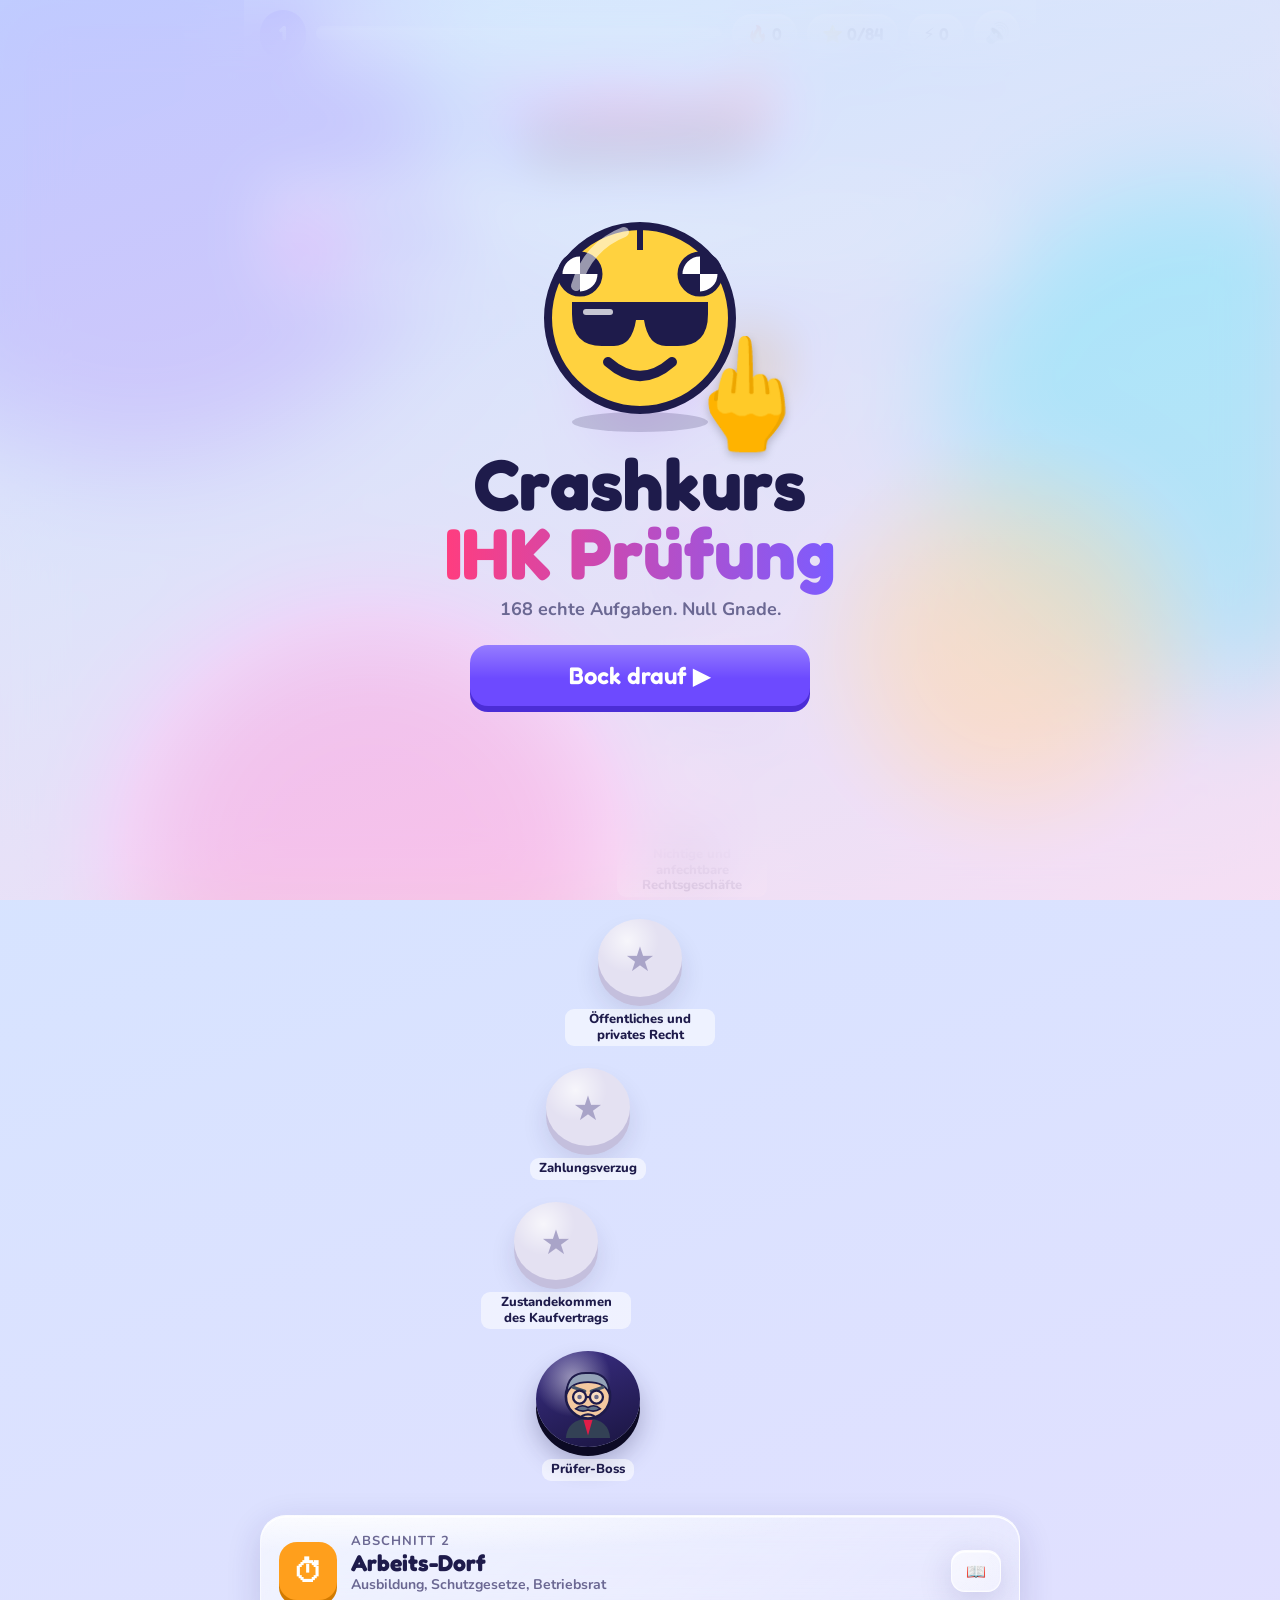
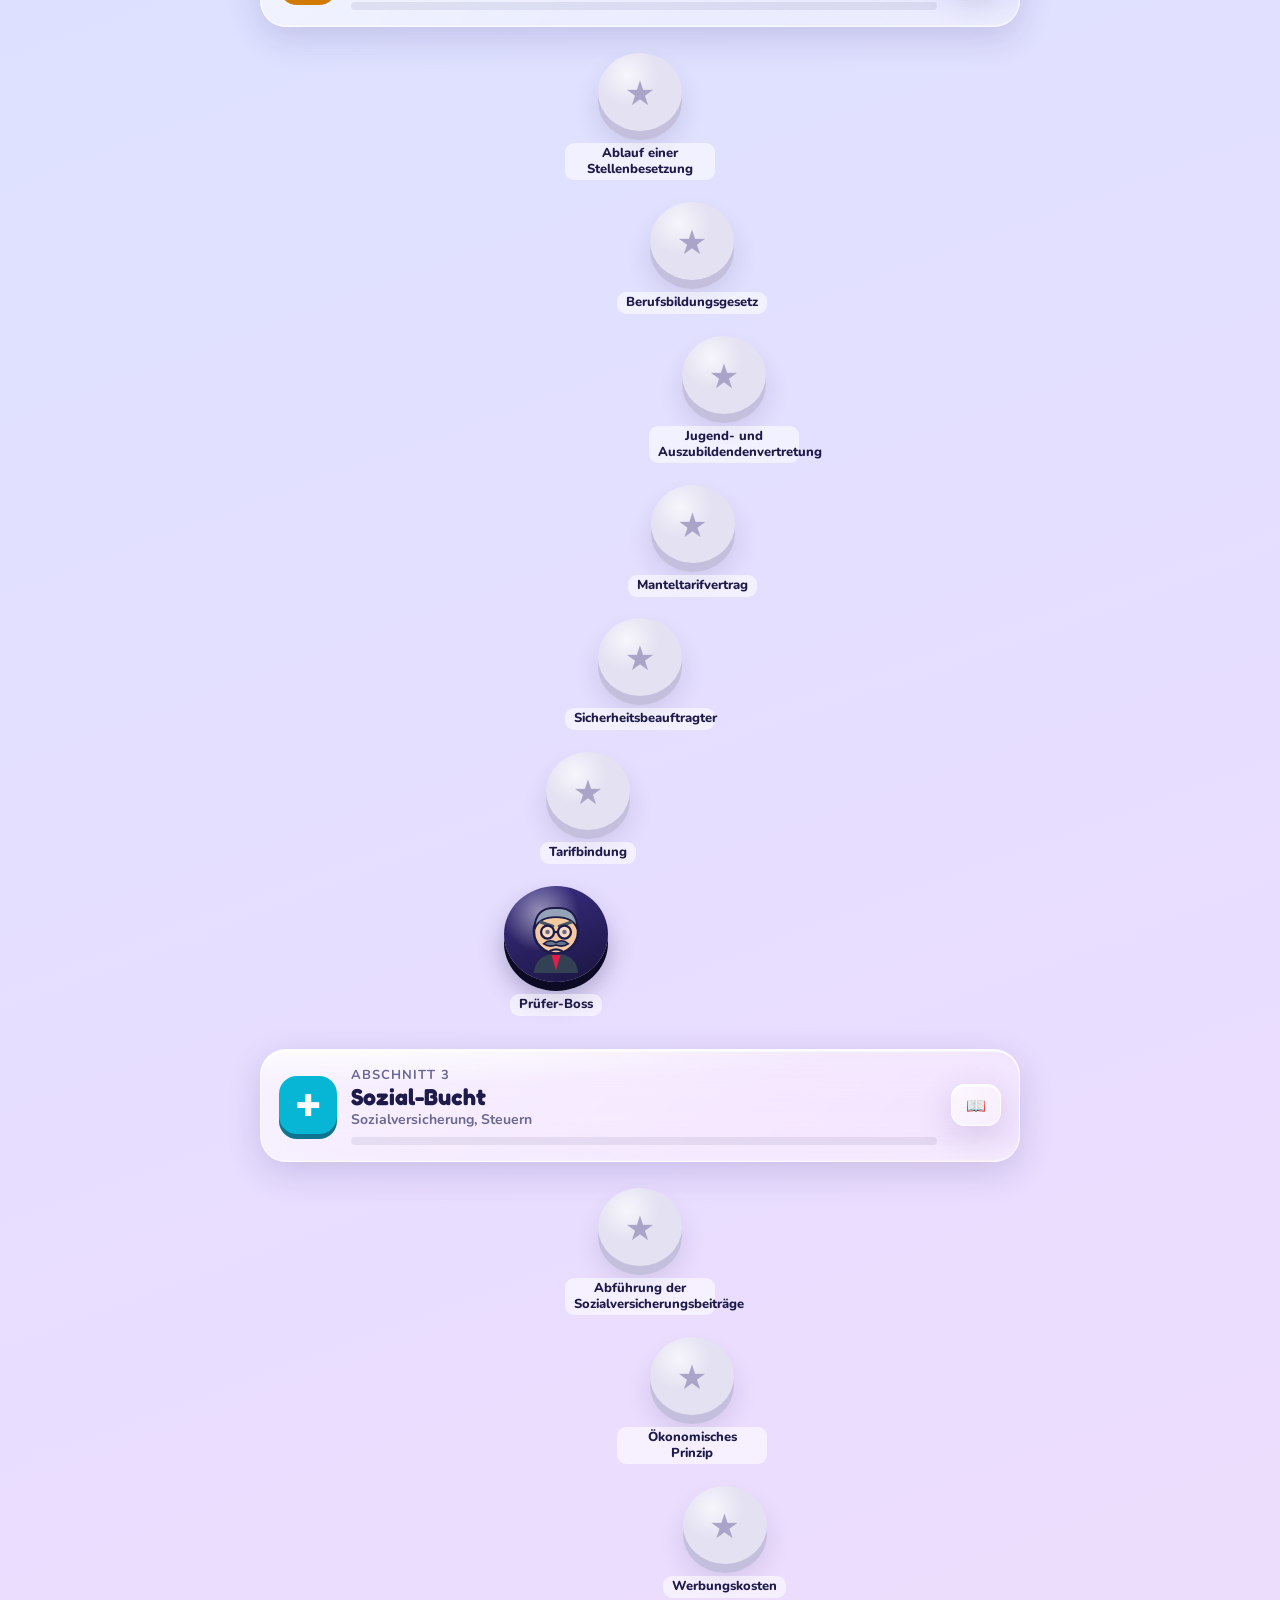
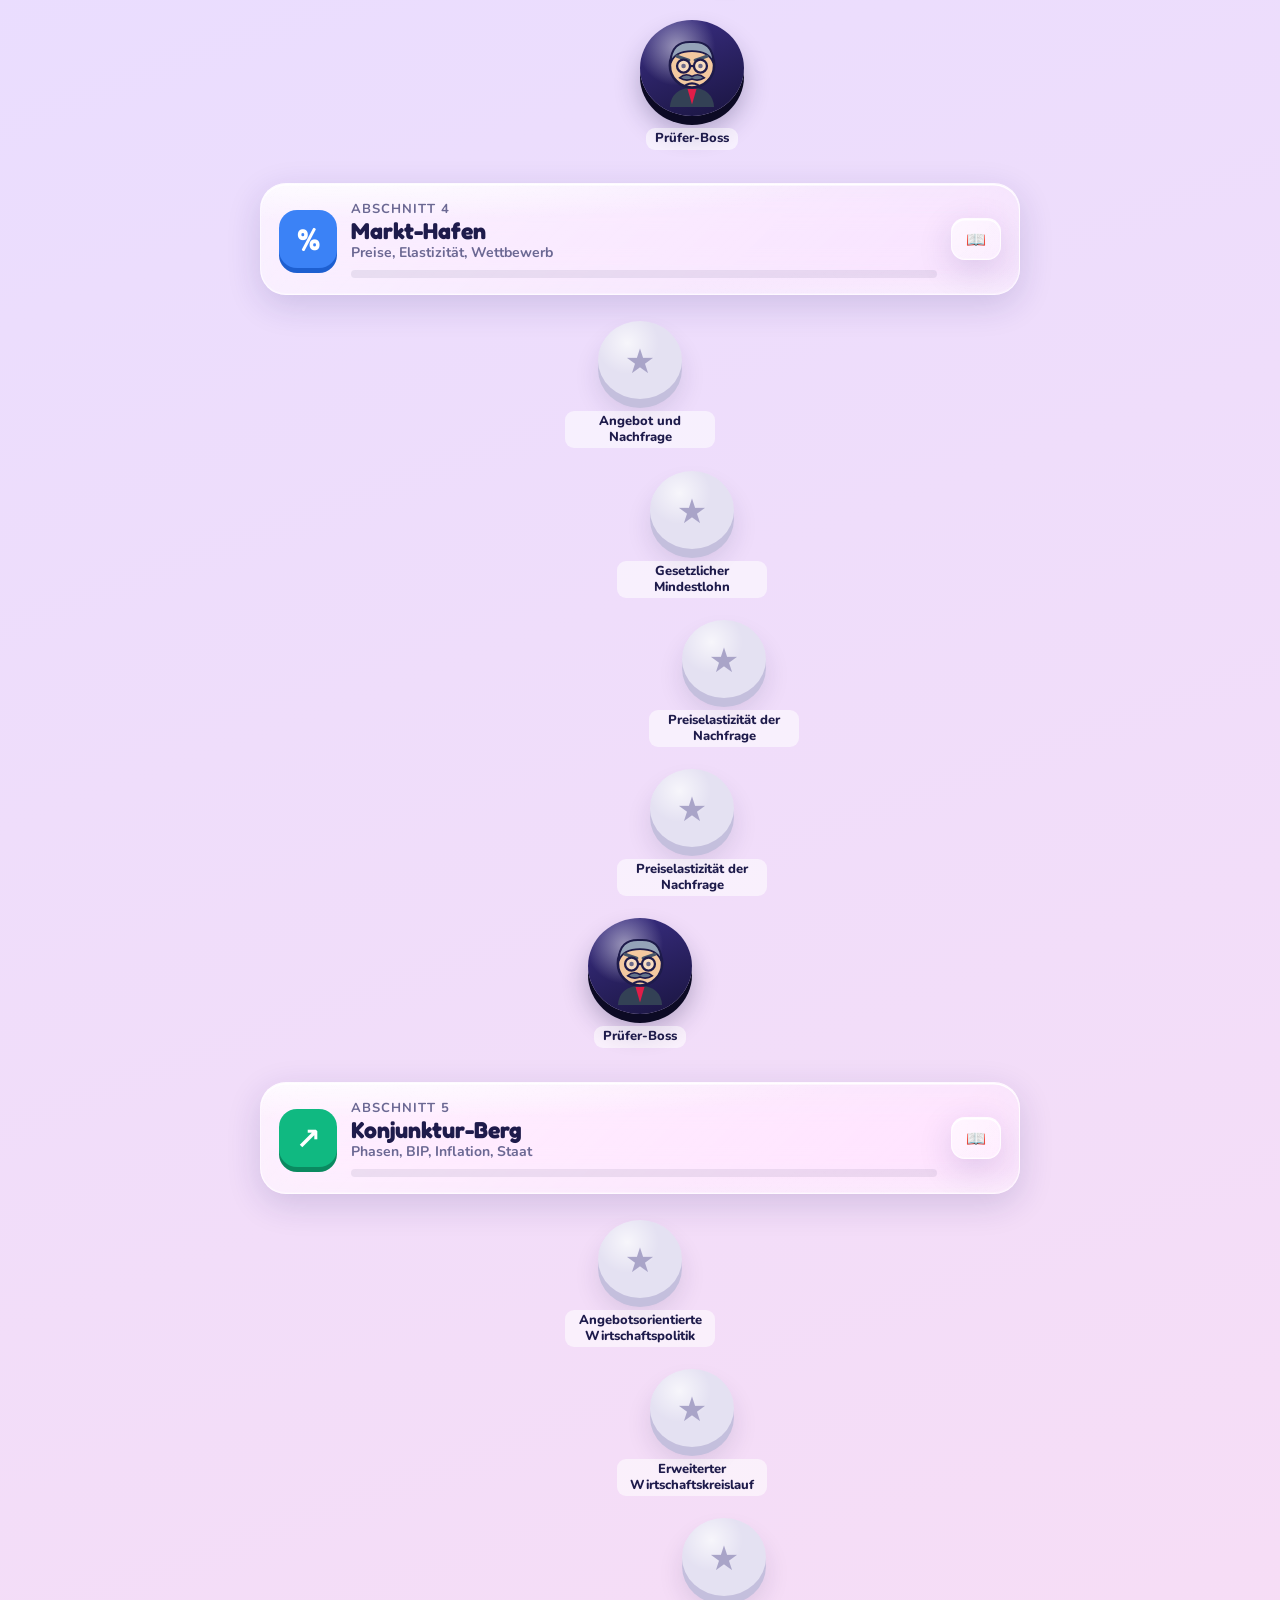
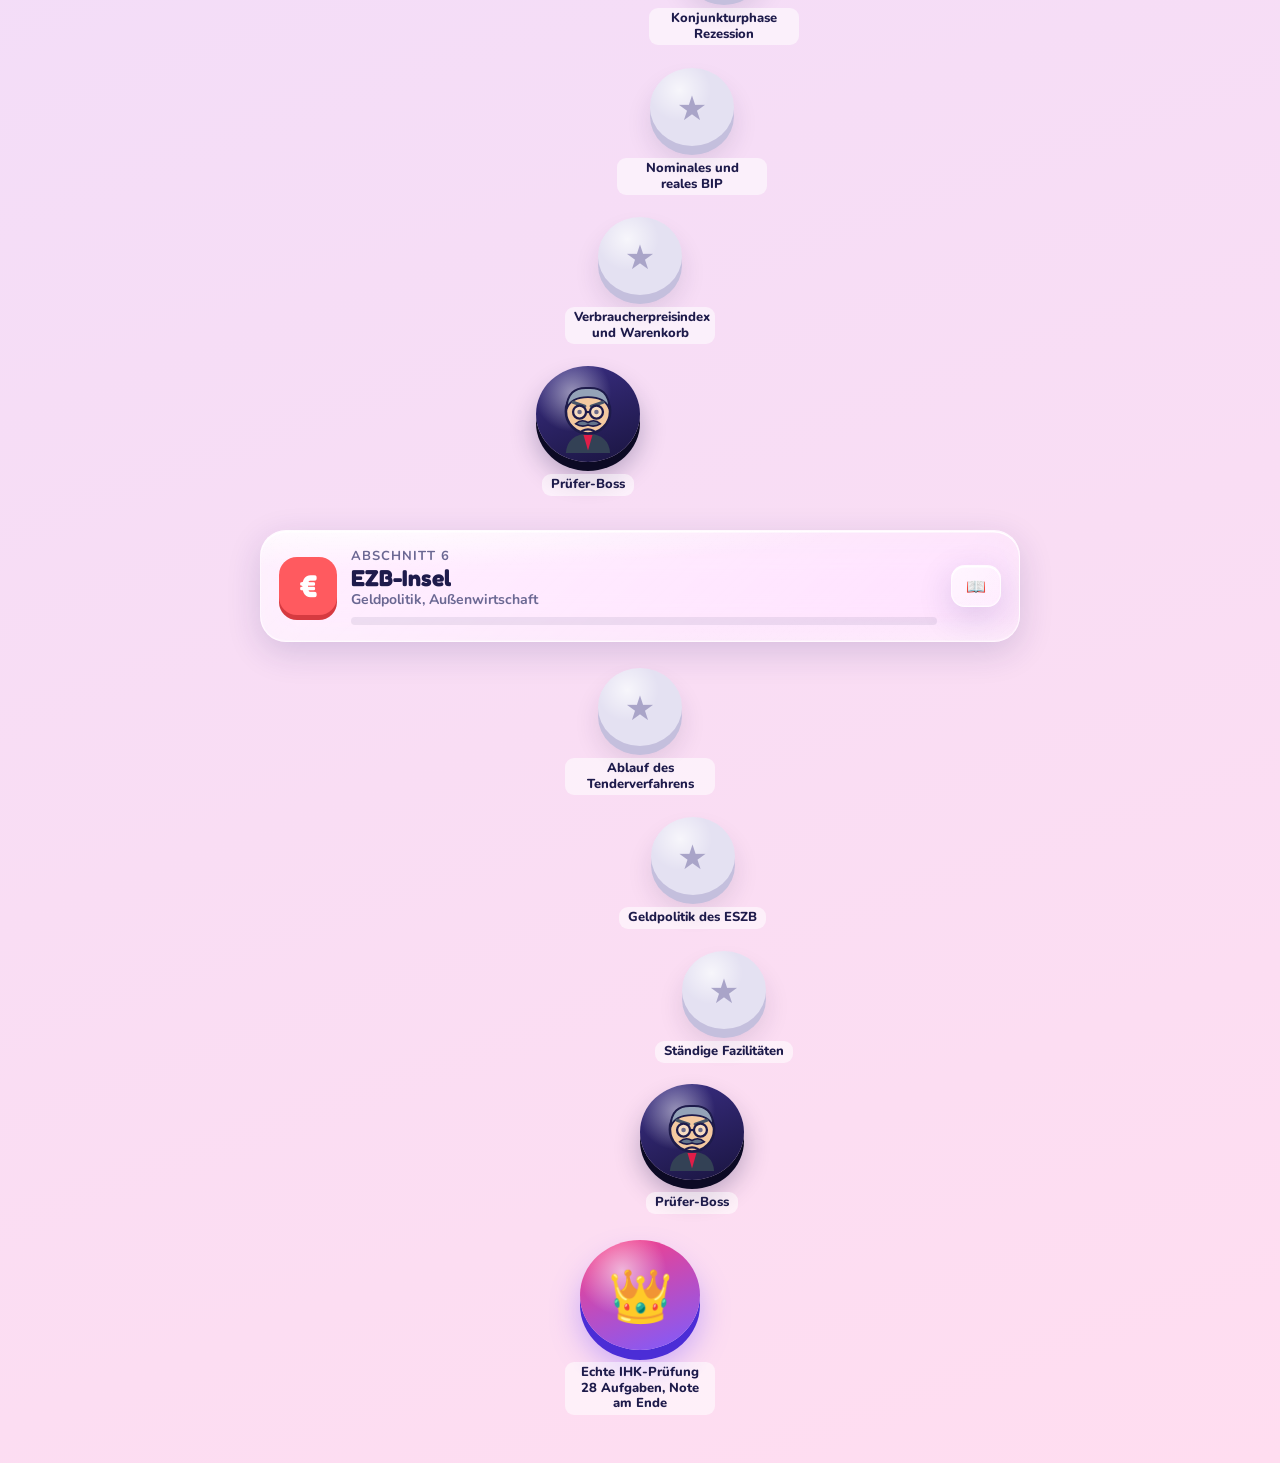
==== commit ae85ae1e: "Hand wächst mit der Figur Co-Authored-By: Claude Opus 5.5 <noreply@anthropic.com>" ====
--- a/index.html
+++ b/index.html
@@ -286,6 +286,7 @@
 .end .bubble{display:inline-block;margin:8px auto 4px;max-width:440px}
 .pfr svg{width:100%;height:auto;display:block}
 .duo{display:flex;align-items:flex-end;justify-content:center;gap:10px}.duo>div{width:120px}
+.mask{container-type:inline-size}.mask .hand{font-size:46px;font-size:44cqw;right:-22%}
 </style>
 </head>
 <body>
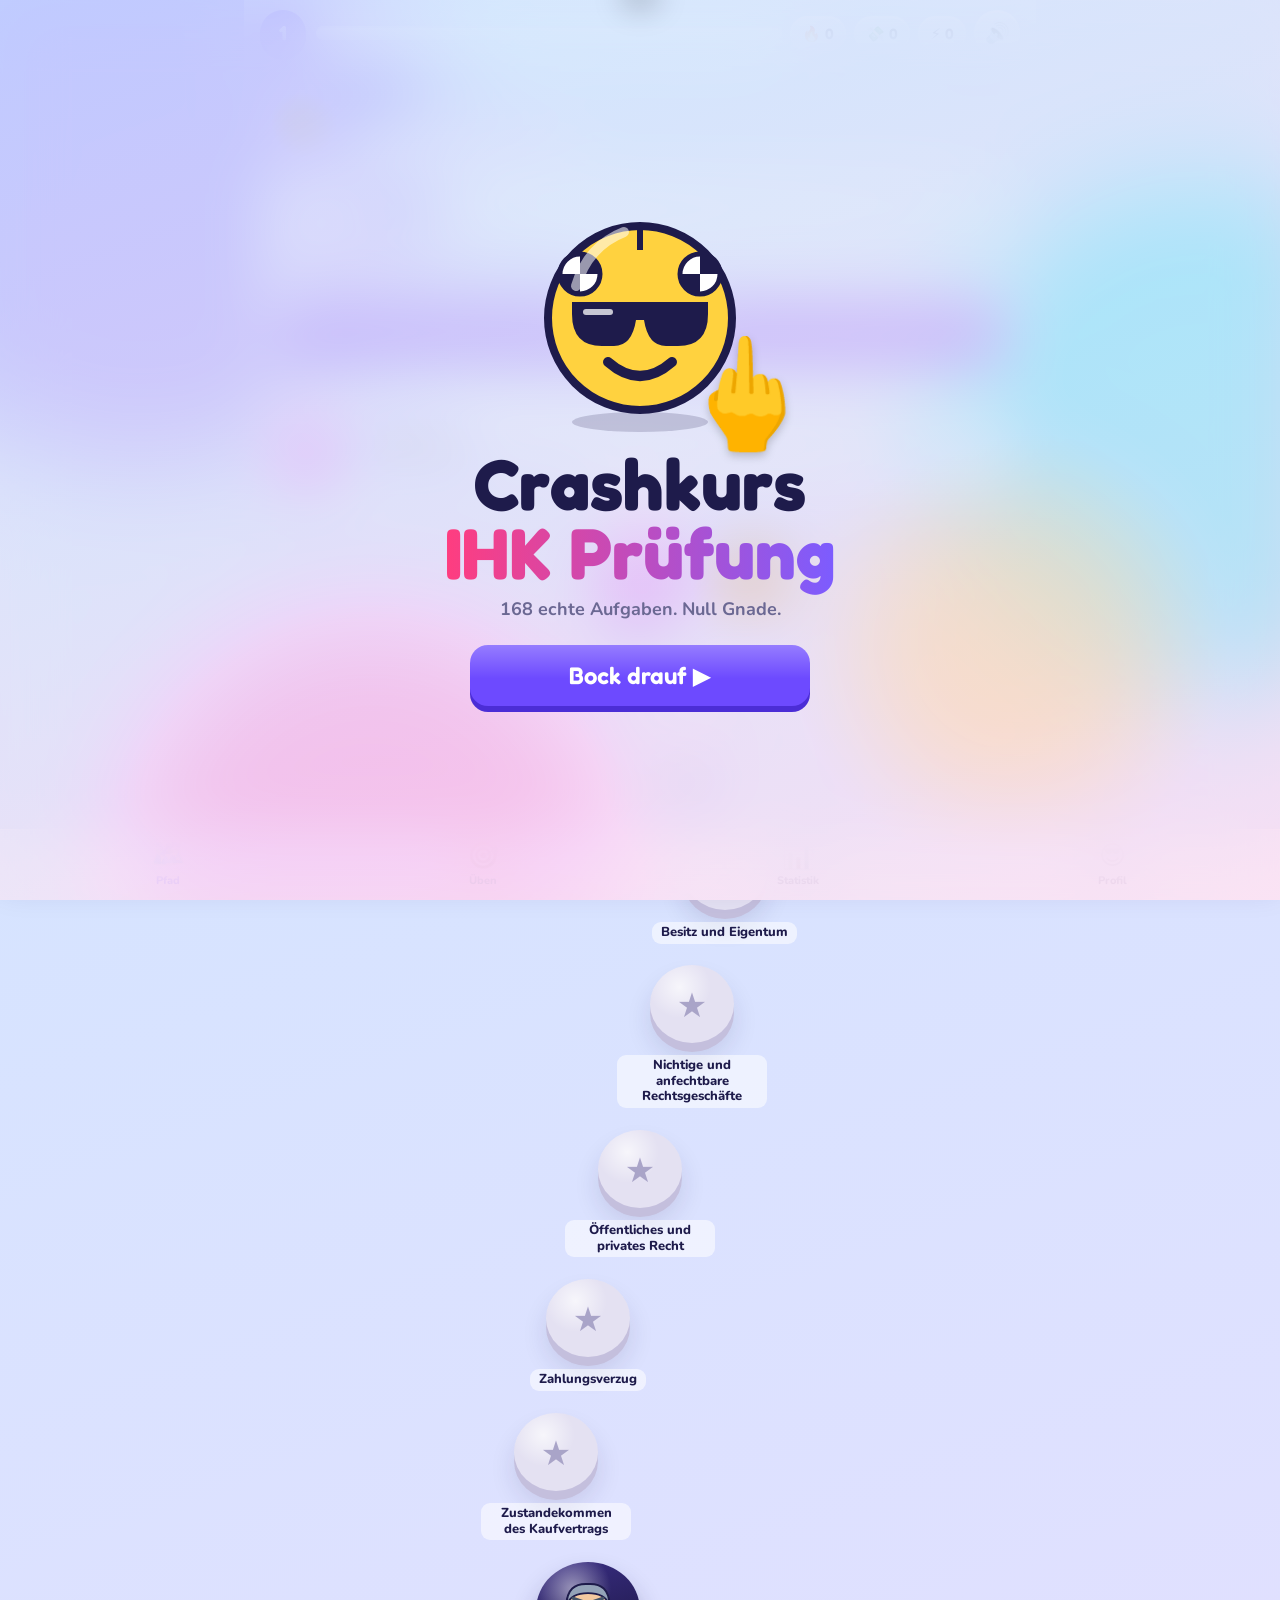
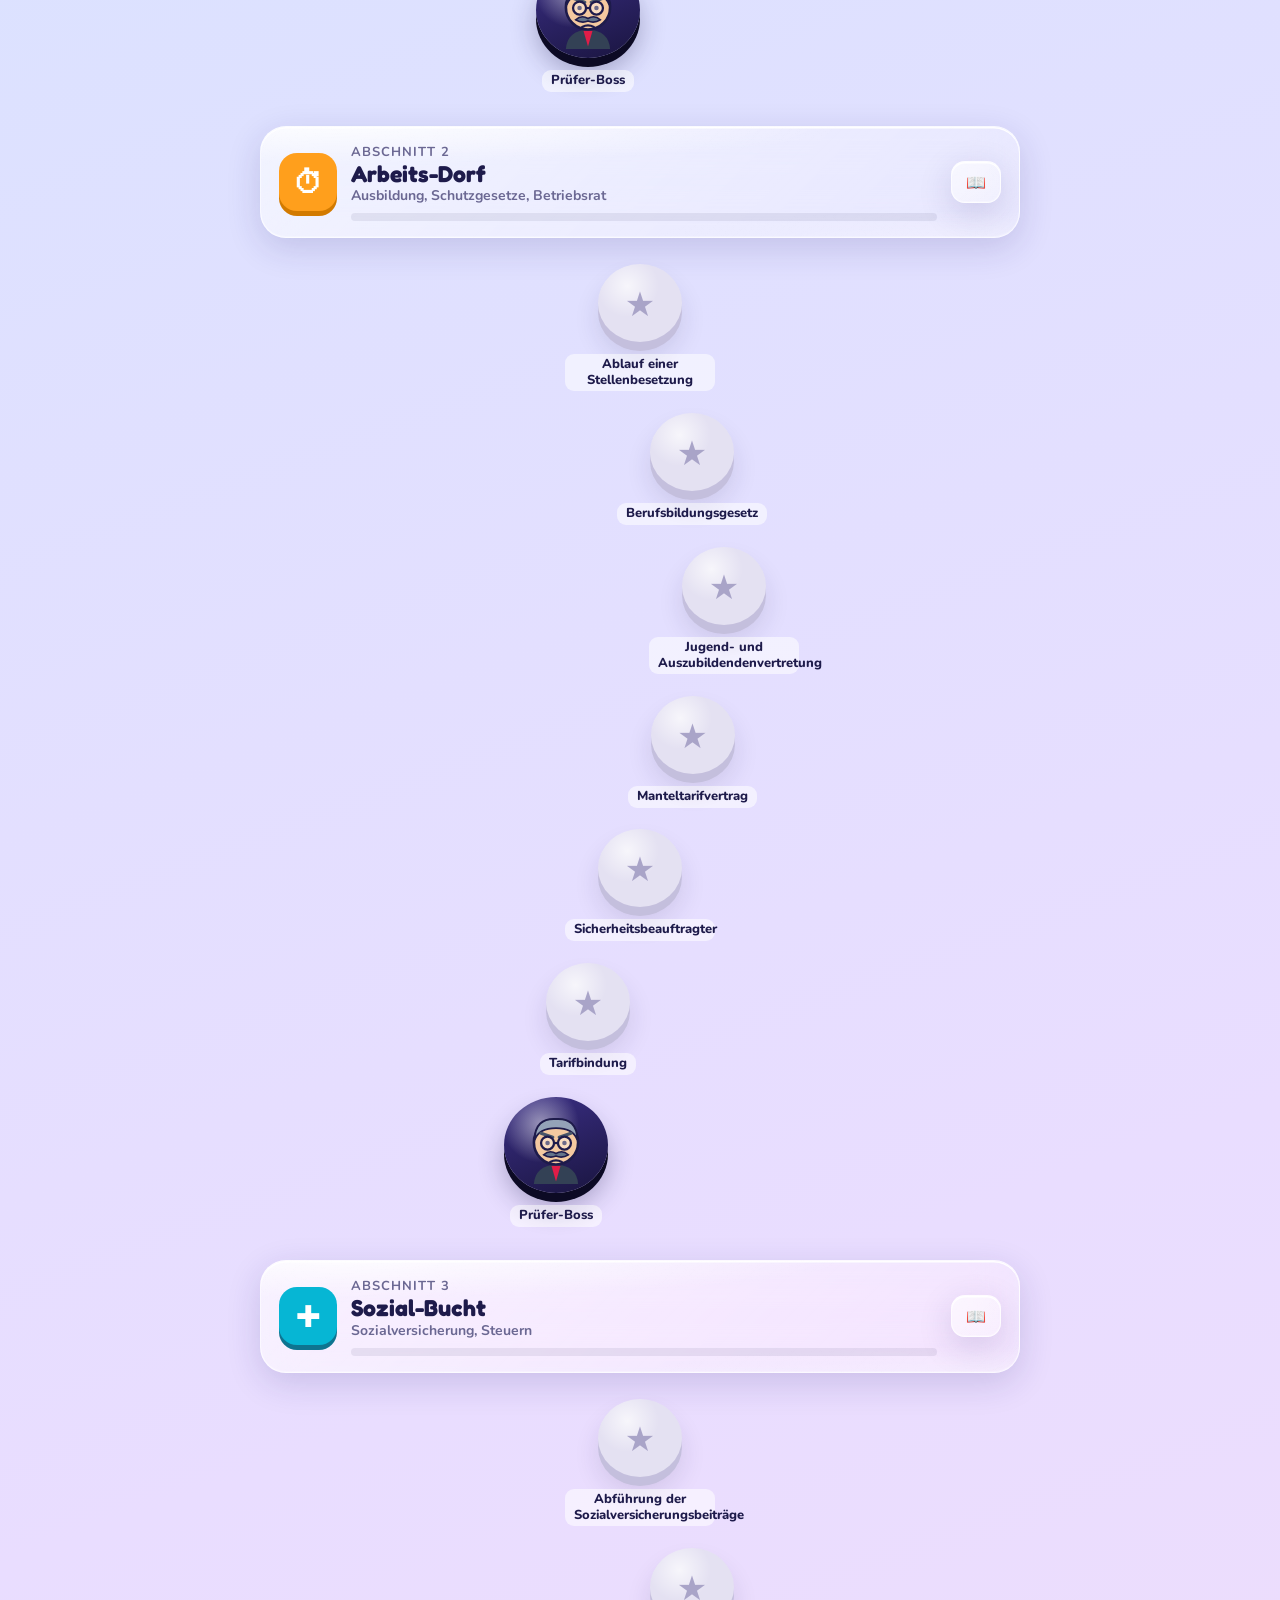
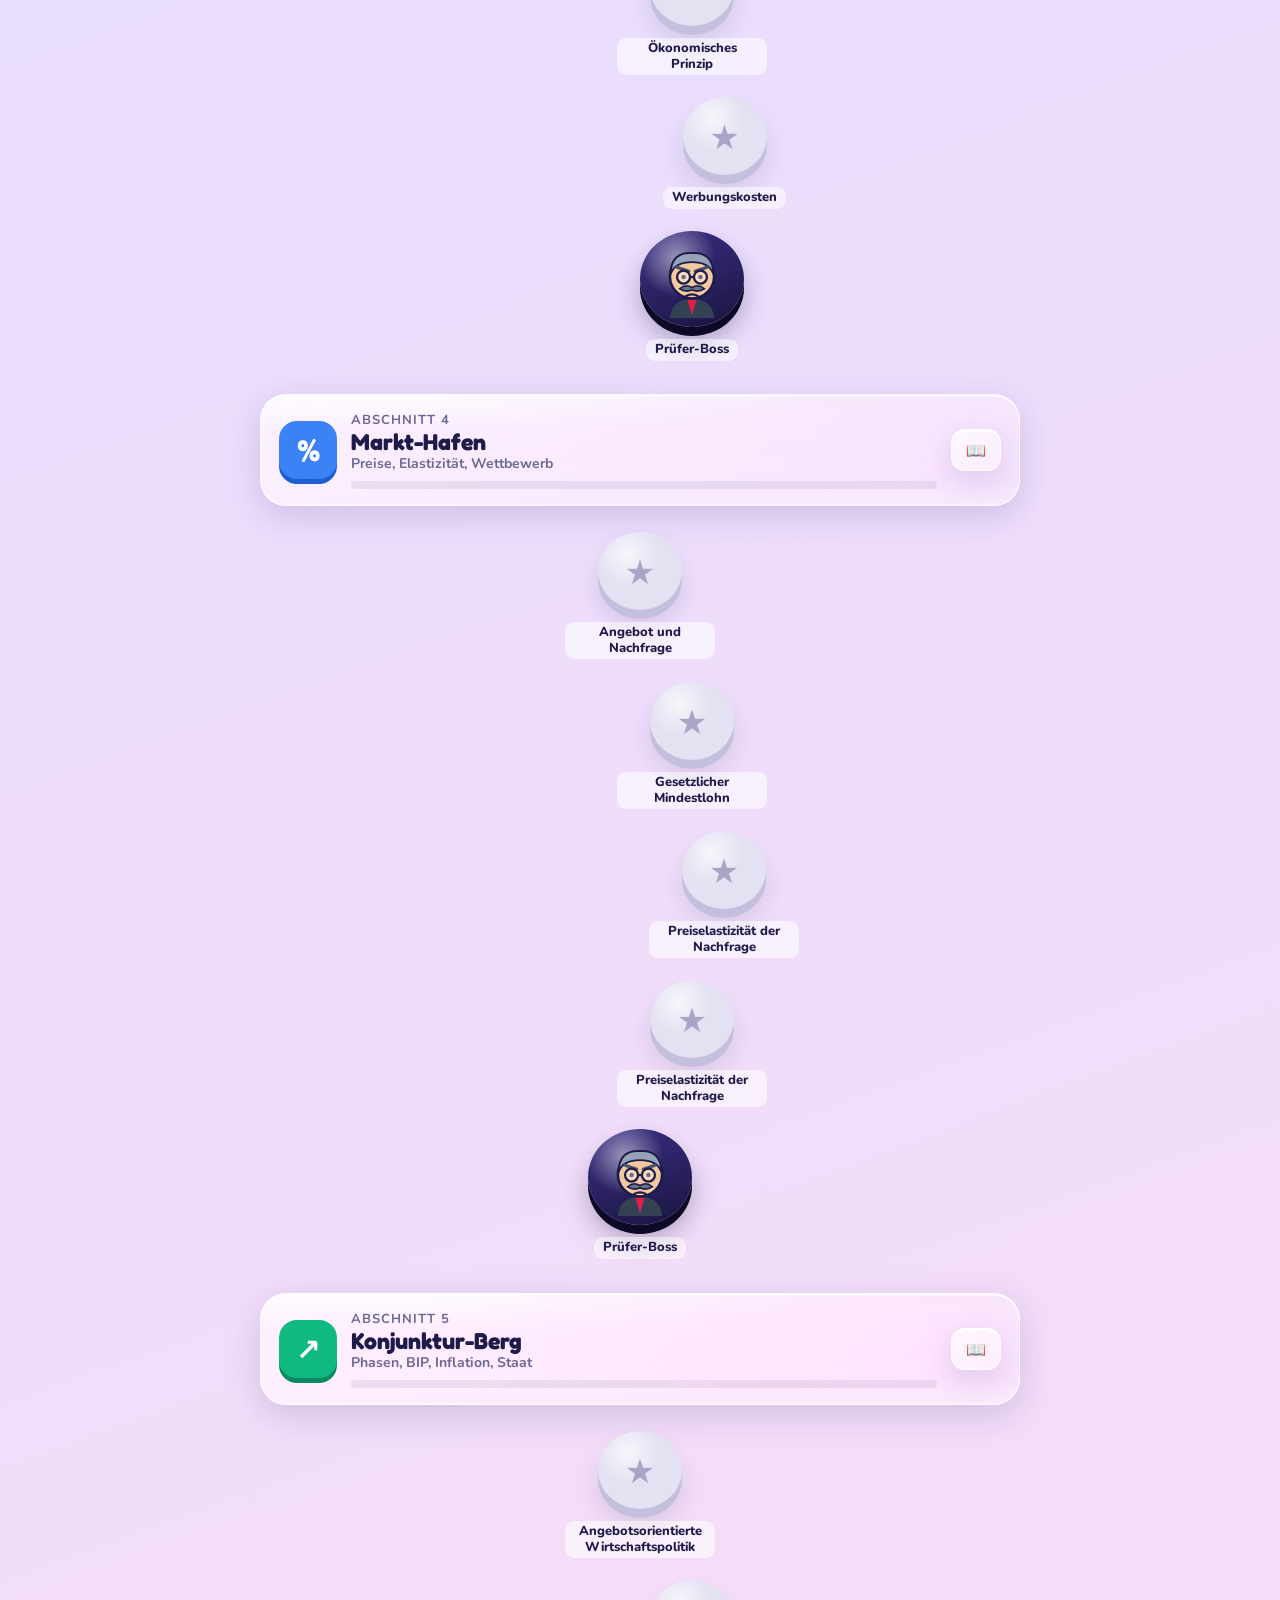
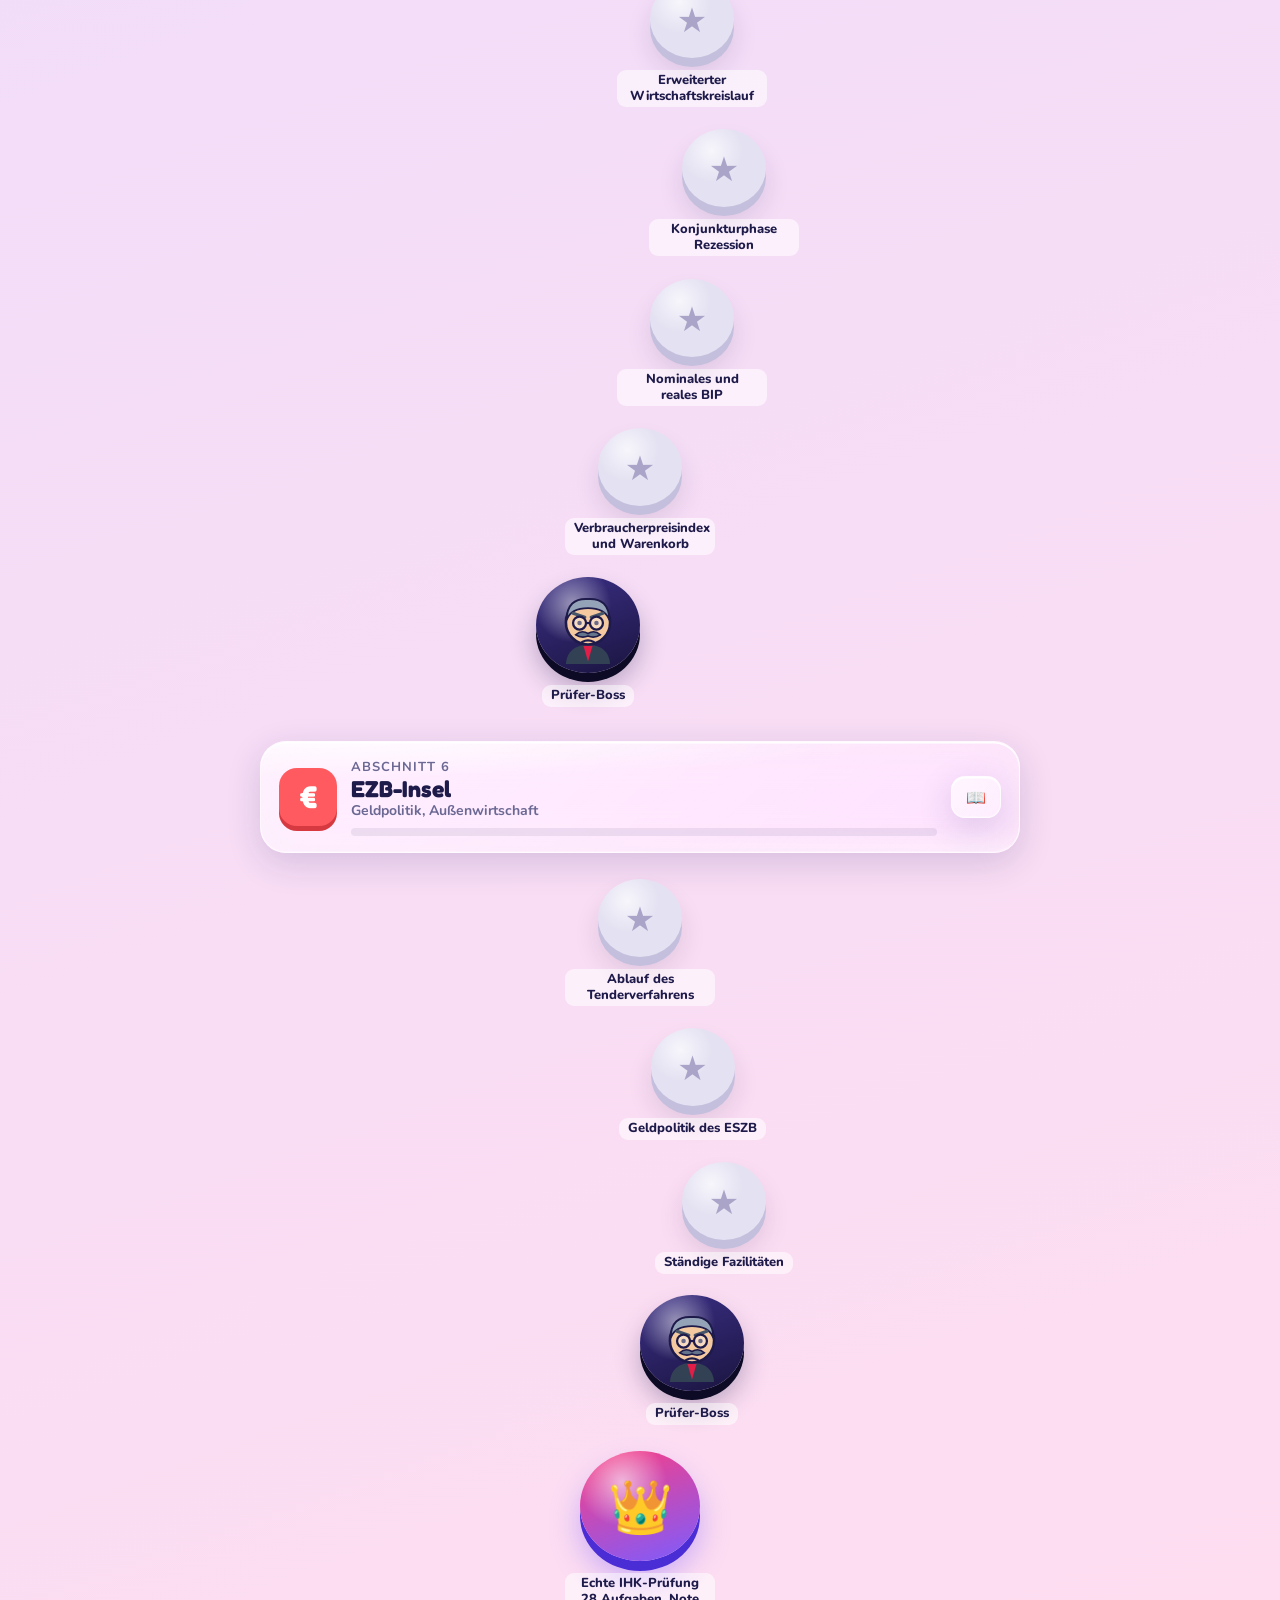
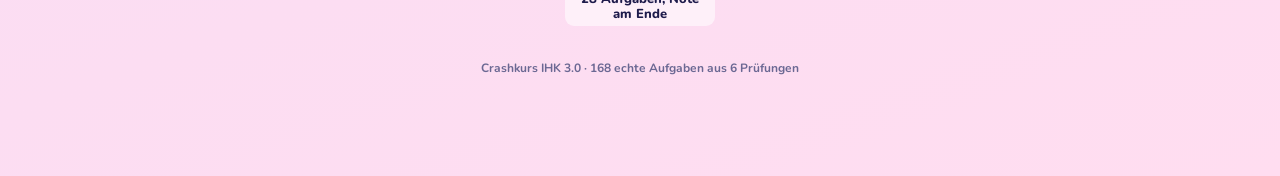
==== commit 87071f6f: "Crashkurs IHK 3.0 live: App-Hülle fürs iPhone, 17 Lernmodi, Shop, Erfolge, Liga, Statistik, Glossar," ====
--- a/index.html
+++ b/index.html
@@ -3,19 +3,21 @@
 <head>
 <meta charset="utf-8">
 <meta name="viewport" content="width=device-width, initial-scale=1, viewport-fit=cover">
+<title>Crashkurs IHK</title>
 <meta name="apple-mobile-web-app-capable" content="yes">
+<meta name="mobile-web-app-capable" content="yes">
 <meta name="apple-mobile-web-app-title" content="Crashkurs IHK">
+<meta name="apple-mobile-web-app-status-bar-style" content="default">
+<meta name="theme-color" content="#DDF0FF">
+<meta name="format-detection" content="telephone=no">
 <meta name="robots" content="noindex">
-<meta name="apple-mobile-web-app-status-bar-style" content="default">
-<meta name="mobile-web-app-capable" content="yes">
-<meta name="theme-color" content="#DDF0FF">
 <link rel="manifest" href="manifest.webmanifest">
 <link rel="apple-touch-icon" href="apple-touch-icon.png">
 <link rel="icon" href="icon-192.png">
-<title>Crashkurs IHK</title>
-<meta name="claude:viewport-fit-sides" content="cover">
+<link rel="preconnect" href="https://fonts.googleapis.com">
 <link rel="stylesheet" href="https://fonts.googleapis.com/css2?family=Fredoka:wght@500;600;700&family=Nunito:wght@600;700;800;900&display=swap">
 <style>
+
 /* Ein helles Spielbrett: Weltkarte mit fünf Inseln und Boss, darunter Spielrunden mit Herzen, Serie und XP */
 :root{
   --bg1:#DDF0FF; --bg2:#FFE9F7; --ink:#1E1B4B; --muted:#6B6893; --card:#FFFFFF; --line:#E6E3F5;
@@ -287,17 +289,187 @@
 .pfr svg{width:100%;height:auto;display:block}
 .duo{display:flex;align-items:flex-end;justify-content:center;gap:10px}.duo>div{width:120px}
 .mask{container-type:inline-size}.mask .hand{font-size:46px;font-size:44cqw;right:-22%}
+
+/* ===== Version 3: App-Hülle fürs iPhone ===== */
+#app{zoom:var(--zoom,1)}
+body{padding-bottom:calc(96px + env(safe-area-inset-bottom,0px));-webkit-user-select:none;user-select:none;-webkit-touch-callout:none;overscroll-behavior-y:none}
+body.notab{padding-bottom:max(40px,env(safe-area-inset-bottom,0px))}
+input,textarea{-webkit-user-select:text;user-select:text;font-size:16px}
+.seitein{animation:seitein .32s cubic-bezier(.2,.9,.3,1)}
+@keyframes seitein{from{opacity:0;transform:translateY(14px)}}
+.muted{color:var(--muted)} .center{text-align:center} .klein{font-size:13px}
+#tabbar{position:fixed;left:0;right:0;bottom:0;z-index:25;display:flex;justify-content:space-around;padding:8px max(10px,env(safe-area-inset-left,0px)) calc(8px + env(safe-area-inset-bottom,0px));
+  background:rgba(255,255,255,.55);-webkit-backdrop-filter:blur(26px) saturate(200%);backdrop-filter:blur(26px) saturate(200%);border-top:1px solid rgba(255,255,255,.7);box-shadow:0 -8px 30px rgba(40,30,110,.1);transition:transform .3s cubic-bezier(.3,1.2,.5,1)}
+#tabbar.weg{transform:translateY(130%)}
+.tb{flex:1;max-width:110px;background:none;display:flex;flex-direction:column;align-items:center;gap:2px;font-size:11px;font-weight:800;color:var(--muted);padding:4px 0;border-radius:16px;transition:transform .15s}
+.tb .ti{font-size:26px;line-height:1.1;position:relative;filter:grayscale(.7);opacity:.75;transition:all .2s}
+.tb.an{color:var(--pri)} .tb.an .ti{filter:none;opacity:1;transform:translateY(-2px) scale(1.12)}
+.tb:active{transform:scale(.9)}
+.pill{position:absolute;top:-4px;right:-14px;background:var(--bad);color:#fff;font-style:normal;font-size:11px;font-family:var(--f-d);min-width:20px;height:20px;border-radius:10px;padding:0 5px;display:flex;align-items:center;justify-content:center;box-shadow:0 2px 0 var(--bad-d)}
+#toast{position:fixed;left:50%;top:calc(env(safe-area-inset-top,0px) + 12px);z-index:80;transform:translate(-50%,-160%);background:rgba(30,27,75,.92);color:#fff;font-weight:800;font-size:15px;padding:12px 18px;border-radius:18px;display:flex;align-items:center;gap:10px;max-width:calc(100vw - 32px);box-shadow:0 10px 30px rgba(0,0,0,.25);transition:transform .35s cubic-bezier(.3,1.5,.5,1);-webkit-backdrop-filter:blur(12px);backdrop-filter:blur(12px)}
+#toast span{font-size:24px} #toast.show{transform:translate(-50%,0)}
+.top .lvl{background:none;padding:0;text-align:left}
+.top{gap:8px}.top .badge{padding:7px 11px;font-size:15px}
+/* Begrüßung und Heute */
+.hello{display:flex;align-items:center;gap:12px;margin:4px 0 12px}.hello .hm{width:74px;flex:none}.hname{font-family:var(--f-d);font-size:26px;line-height:1}
+.bubble.klein{font-size:15px;padding:8px 12px;margin-top:6px}
+.glass2{background:linear-gradient(135deg,rgba(255,255,255,.66),rgba(255,255,255,.32));-webkit-backdrop-filter:blur(22px) saturate(190%);backdrop-filter:blur(22px) saturate(190%);border:1px solid rgba(255,255,255,.7);box-shadow:inset 0 1.5px 0 rgba(255,255,255,.95),0 10px 30px rgba(40,30,110,.13);border-radius:24px}
+.heute{padding:14px;display:flex;flex-direction:column;gap:10px}
+.hz{display:flex;align-items:center;gap:14px}.hz b{display:block;font-family:var(--f-d);font-size:20px}.hz span{color:var(--muted);font-size:15px}
+.hc{font-size:15px;font-weight:800;background:rgba(109,74,255,.1);border-radius:12px;padding:8px 12px}
+.btn.weiter{font-size:20px;padding:14px}
+.ringw{position:relative;flex:none}.ringw svg{width:100%;height:100%}.ringi{position:absolute;inset:0;display:flex;align-items:center;justify-content:center;font-family:var(--f-d);font-size:15px}
+.ringw circle{transition:stroke-dashoffset 1s cubic-bezier(.3,1,.3,1)}
+.chipzeile{display:flex;justify-content:center;margin-top:10px}.chipi{background:var(--gold);color:#1E1B4B;font-weight:900;border-radius:99px;padding:6px 14px;font-size:14px;box-shadow:0 3px 0 var(--gold-d)}
+.fuss{text-align:center;color:var(--muted);font-size:12px;margin:26px 0 4px}
+/* Seiten */
+.seitenkopf h1,.subkopf h1{font-family:var(--f-d);font-size:34px;margin:4px 0 2px}.seitenkopf p{margin:0 0 12px;color:var(--muted)}
+.subkopf{display:flex;align-items:center;gap:10px;position:sticky;top:0;z-index:15;margin:-14px -16px 12px;padding:10px 16px;background:rgba(255,255,255,.35);-webkit-backdrop-filter:blur(20px) saturate(180%);backdrop-filter:blur(20px) saturate(180%);border-bottom:1px solid rgba(255,255,255,.6)}
+.subkopf h1{font-size:26px;margin:0}
+.zur{width:44px;height:44px;border-radius:50%;font-size:30px;line-height:1;background:rgba(255,255,255,.7);box-shadow:0 3px 0 var(--line);flex:none;padding-bottom:4px}
+.gk{font-family:var(--f-d);font-size:20px;margin:20px 4px 10px}
+.mgrid{display:grid;grid-template-columns:1fr 1fr;gap:12px}
+.mk{position:relative;text-align:left;padding:14px;border-radius:22px;min-height:118px;display:flex;flex-direction:column;gap:4px;color:#fff;
+  background:radial-gradient(120% 80% at 0% 0%,rgba(255,255,255,.38),transparent 55%),var(--c);box-shadow:0 6px 0 rgba(0,0,0,.18),0 12px 24px rgba(30,27,75,.15);transition:transform .1s}
+.mk:active{transform:translateY(4px) scale(.98)}.mk .mi{font-size:32px;line-height:1}.mk b{font-family:var(--f-d);font-size:19px;font-weight:600;line-height:1.1}.mk small{font-size:13px;opacity:.92;font-weight:700}
+.mk.aus{filter:saturate(.35);opacity:.75}.mk .pill{top:10px;right:10px}
+.daily{display:flex;align-items:center;gap:14px;padding:16px;cursor:pointer}.daily .dl{font-size:40px}.daily b{display:block;font-family:var(--f-d);font-size:20px}.daily span{font-size:14px;color:var(--muted)}.daily .dr{margin-left:auto;font-size:26px}
+.welten{display:grid;grid-template-columns:1fr 1fr;gap:10px}
+.wk{display:flex;align-items:center;gap:10px;padding:12px;border-radius:18px;background:var(--card);box-shadow:0 4px 0 var(--line);font-weight:800;font-size:15px;text-align:left}
+.wk span{width:36px;height:36px;border-radius:11px;background:var(--c);color:#fff;display:flex;align-items:center;justify-content:center;font-family:var(--f-d);flex:none}
+.tliste{display:flex;flex-direction:column;gap:8px;margin-top:10px}
+.titem{display:flex;align-items:center;gap:10px;padding:12px 14px;border-radius:16px;background:var(--card);box-shadow:0 3px 0 var(--line);text-align:left;font-weight:800}
+.tdot{width:12px;height:12px;border-radius:50%;background:var(--c);flex:none}.titem .tt,.schw .tt{flex:1;min-width:0}.titem small{color:var(--muted)}
+.such{width:100%;padding:14px 16px;border-radius:16px;border:2px solid var(--line);background:var(--card);color:var(--ink);font-family:var(--f-b);font-weight:700;margin:6px 0 12px;-webkit-appearance:none;appearance:none}
+.such:focus{outline:none;border-color:var(--pri)} .ta{min-height:160px;font-size:13px}
+.gl{background:var(--card);border-radius:16px;margin-bottom:8px;box-shadow:0 3px 0 var(--line);overflow:hidden}
+.gl summary{padding:14px 16px;font-weight:900;cursor:pointer;list-style:none;display:flex;justify-content:space-between}.gl summary::after{content:"+";color:var(--muted);font-family:var(--f-d)}
+.gl[open] summary::after{content:"−"}.gl p,.gl ol{margin:0;padding:0 16px 14px;line-height:1.5;font-size:15px}.gl ol{padding-left:44px}.gl li{margin:3px 0}
+.fliste{display:flex;flex-direction:column;gap:10px}.fk{padding:14px 16px}.fk b{font-family:var(--f-d);font-size:18px;font-weight:600}.fk small{display:block;color:var(--muted);margin-top:4px;font-size:14px;line-height:1.4}
+.formel{margin:8px 0;background:var(--ink);color:#fff;border-radius:12px;padding:10px 12px;font-family:var(--f-d);font-size:16px}
+.tip{display:flex;gap:12px;align-items:flex-start}.tipic{font-size:30px}
+.srliste{display:flex;flex-direction:column;gap:10px}.sitemr{text-align:left;padding:12px 14px;border-radius:18px;background:var(--card);box-shadow:0 4px 0 var(--line);display:flex;flex-direction:column;gap:4px;border-left:6px solid var(--c)}
+.sitemr .tag{align-self:flex-start;margin:0}.sitemr .st{font-weight:800}.sitemr small{color:var(--muted)}
+/* Statistik */
+.prog-k{display:flex;align-items:center;gap:14px;padding:16px}.prog-k b{font-family:var(--f-d);font-size:20px;display:block}.prog-k span{font-size:14px;color:var(--muted)}
+.pnote{width:76px;height:76px;border-radius:22px;flex:none;display:flex;align-items:center;justify-content:center;font-family:var(--f-d);font-size:44px;color:#fff;background:#94A3B8;box-shadow:0 5px 0 rgba(0,0,0,.18)}
+.pnote.n1,.pnote.n2{background:#22C55E}.pnote.n3{background:#84CC16}.pnote.n4{background:#F59E0B}.pnote.n5,.pnote.n6{background:#F43F5E}
+.kgrid{display:grid;grid-template-columns:1fr 1fr;gap:10px;margin-top:12px}
+.kz{display:flex;align-items:center;gap:10px;padding:12px;text-align:left;font-weight:800;font-size:14px}.kz small{color:var(--muted);font-weight:700}.kbig{font-family:var(--f-d);font-size:24px;min-width:62px}
+.box{padding:16px;margin-top:12px}.box h3{font-family:var(--f-d);margin:0 0 10px;font-size:19px}
+.saeulen{display:flex;gap:8px;align-items:flex-end;height:140px}.sae{flex:1;display:flex;flex-direction:column;align-items:center;gap:4px;height:100%}
+.sb{flex:1;width:100%;display:flex;align-items:flex-end;background:rgba(109,74,255,.08);border-radius:10px;overflow:hidden}.sb i{display:block;width:100%;background:linear-gradient(180deg,#A78BFA,var(--pri));border-radius:10px;min-height:3px;animation:wachs .8s cubic-bezier(.3,1.3,.5,1) both}
+.sb i.hz{background:linear-gradient(180deg,#FFD84D,#FF9F1C)}@keyframes wachs{from{height:0!important}}
+.sae b{font-size:12px}.sae span{font-size:12px;color:var(--muted)}
+.kal{display:grid;grid-template-columns:repeat(7,1fr);gap:5px;margin-bottom:8px}.kal i{aspect-ratio:1;border-radius:7px;background:rgba(109,74,255,.08)}
+.kal .k1{background:#D9CCFF}.kal .k2{background:#B39CFF}.kal .k3{background:#8B6CFF}.kal .k4{background:#5B3BD6}.kal .heute{outline:3px solid var(--gold);outline-offset:-1px}
+.bz{display:flex;align-items:center;gap:10px;margin:8px 0;font-size:14px;font-weight:800}.bl{width:42%;min-width:0;white-space:nowrap;overflow:hidden;text-overflow:ellipsis}
+.bb{flex:1;height:12px;border-radius:8px;background:rgba(30,27,75,.08);overflow:hidden}.bb i{display:block;height:100%;border-radius:8px;animation:breit .9s cubic-bezier(.3,1.2,.5,1) both}@keyframes breit{from{width:0!important}}
+.bq{width:44px;text-align:right}
+.schw{display:flex;align-items:center;gap:10px;padding:8px 0;border-bottom:1px solid var(--line);font-weight:800;font-size:15px}.schw:last-child{border:0}
+.mini{background:var(--pri);color:#fff;border-radius:10px;padding:6px 12px;font-size:13px;font-family:var(--f-d);box-shadow:0 3px 0 var(--pri-d)}
+/* Profil */
+.prof{display:flex;align-items:center;gap:14px;margin:6px 0}.prof .pm{width:110px;flex:none}.pname{background:none;font-family:var(--f-d);font-size:26px;text-align:left;padding:0}
+.liste{margin-top:12px;padding:4px 0;overflow:hidden}.li{display:flex;align-items:center;gap:12px;width:100%;padding:14px 16px;background:none;text-align:left;font-weight:800;font-size:16px;border-bottom:1px solid var(--line)}
+.li:last-child{border:0}.li span{font-size:22px;width:30px;text-align:center}.li i{margin-left:auto;font-style:normal;color:var(--muted);font-size:22px}.li.rot{color:var(--bad)}
+.sw{display:flex;align-items:center;gap:12px;padding:14px 16px;border-bottom:1px solid var(--line);cursor:pointer}.sw:last-child{border:0}.sw span{flex:1}.sw small{display:block;color:var(--muted);font-weight:700;font-size:13px}
+.sw input{position:absolute;opacity:0;pointer-events:none}.sw i{width:52px;height:32px;border-radius:16px;background:#D9D6EA;position:relative;transition:background .2s;flex:none}
+.sw i::after{content:"";position:absolute;top:3px;left:3px;width:26px;height:26px;border-radius:50%;background:#fff;box-shadow:0 2px 4px rgba(0,0,0,.2);transition:transform .25s cubic-bezier(.3,1.5,.5,1)}
+.sw input:checked+i{background:var(--ok)}.sw input:checked+i::after{transform:translateX(20px)}
+.pad{padding:8px}.seg{display:flex;gap:6px;background:rgba(30,27,75,.06);border-radius:14px;padding:4px}.seg button{flex:1;border-radius:11px;padding:10px 4px;background:none;font-weight:800;font-size:14px;color:var(--muted);display:flex;flex-direction:column;align-items:center}
+.seg button small{font-size:11px}.seg button.an{background:var(--card);color:var(--ink);box-shadow:0 2px 6px rgba(0,0,0,.1)}
+/* Shop */
+.shopkopf{display:flex;align-items:center;gap:12px;padding:14px}.shopkopf .spm{width:96px;flex:none}.shopkopf b{font-family:var(--f-d);font-size:24px;display:block}.shopkopf span{font-size:13px;color:var(--muted)}
+.sgrid{display:grid;grid-template-columns:repeat(3,1fr);gap:10px}
+.si{display:flex;flex-direction:column;align-items:center;gap:4px;padding:12px 6px;border-radius:18px;background:var(--card);box-shadow:0 4px 0 var(--line);border:3px solid transparent}
+.si.an{border-color:var(--ok)}.si .se{font-size:34px;width:48px;height:48px;border-radius:50%;display:flex;align-items:center;justify-content:center}.si b{font-size:13px}.si small{font-size:12px;color:var(--muted);font-weight:800}
+.vgrid{display:flex;flex-direction:column;gap:10px}.vi{display:flex;align-items:center;gap:12px;padding:12px 14px;text-align:left;position:relative}
+.vi .se{font-size:32px}.vi b{display:block}.vi small{color:var(--muted);font-size:13px}.vi .preis{margin-left:auto;font-family:var(--f-d);white-space:nowrap}.vi .hab{position:absolute;top:6px;right:12px;font-size:11px;color:var(--muted);font-weight:900}
+.o-hut,.o-acc{position:absolute;pointer-events:none;line-height:1}.o-hut{left:50%;top:-24%;font-size:56cqw;transform:translateX(-50%) rotate(-8deg)}.o-acc{left:-16%;bottom:-2%;font-size:38cqw}
+.egrid{display:grid;grid-template-columns:1fr 1fr;gap:10px}.ek{background:var(--card);border-radius:18px;padding:12px;box-shadow:0 4px 0 var(--line);display:flex;flex-direction:column;gap:2px;opacity:.6}
+.ek.an{opacity:1;background:linear-gradient(135deg,#FFF6D6,#FFE9A8);box-shadow:0 4px 0 #E8C766}.ek .ei{font-size:32px}.ek b{font-size:15px}.ek small{font-size:12px;color:var(--muted)}.ek em{font-style:normal;font-size:11px;color:var(--gold-d);font-weight:900}
+.ligakopf{padding:14px;display:flex;flex-direction:column;gap:8px;font-size:14px;color:var(--muted)}.lstufen{display:flex;gap:10px;font-size:30px}.lstufen span{filter:grayscale(1);opacity:.4}.lstufen .an{filter:none;opacity:1;transform:scale(1.25)}.lstufen .weg{filter:none;opacity:.7}
+.ltab{margin-top:12px;padding:6px 0}.lz{display:flex;align-items:center;gap:10px;padding:9px 14px;font-weight:800;font-size:15px}.lz.du{background:rgba(109,74,255,.14)}
+.lp{width:26px;text-align:center;font-family:var(--f-d)}.lz.auf .lp{color:var(--ok-d)}.lz.ab .lp{color:var(--bad)}.la{width:38px;height:38px;flex:none}.la i{display:flex;width:38px;height:38px;border-radius:50%;background:#E4E1F2;align-items:center;justify-content:center;font-style:normal;font-family:var(--f-d)}
+.la .mask{width:38px}.ln{flex:1;min-width:0;white-space:nowrap;overflow:hidden;text-overflow:ellipsis}.lz b{font-size:14px}
+/* Runde: Werkzeuge, Joker, Tipp, Timer */
+.qtools{display:flex;gap:8px;justify-content:flex-end;margin:-4px 0 4px}.qt{background:rgba(109,74,255,.1);border-radius:12px;padding:6px 10px;font-size:16px;font-weight:800;display:flex;align-items:center;gap:4px}
+.qt small{font-size:11px;color:var(--muted)}.qt.on{background:var(--gold)}
+.fbtools{display:flex;gap:8px;margin-top:10px}
+.ans.weg{opacity:.25;transform:scale(.97);filter:grayscale(1)}
+.tippbox{background:#FFF6D6;border-radius:14px;padding:10px 12px;margin-top:10px;font-size:15px;border-left:5px solid var(--gold);animation:bub .4s cubic-bezier(.3,1.6,.5,1)}
+.badge.tm.knapp{background:var(--bad);color:#fff;animation:hop .5s infinite}
+.tag.modus{background:#1E1B4B}.tag.boost{background:var(--gold);color:#1E1B4B}
+.minitags{display:flex;flex-wrap:wrap;gap:6px;margin-top:8px}.minitags span{font-size:12px;background:rgba(30,27,75,.07);border-radius:8px;padding:3px 8px;font-weight:800}
+.endbtns{max-width:420px;margin:16px auto 0}.big{font-family:var(--f-d);font-size:72px;line-height:1}
+.fz small{display:block;margin-top:4px;color:var(--ok-d);font-weight:800}
+.kiste{margin:16px auto 0;text-align:center}.kbtn{font-size:76px;background:none;animation:kwack 1.2s ease-in-out infinite}
+@keyframes kwack{0%,100%{transform:rotate(0)}10%{transform:rotate(-12deg) scale(1.05)}20%{transform:rotate(12deg)}30%{transform:rotate(-8deg)}40%{transform:none}}
+.kauf{display:inline-flex;flex-direction:column;align-items:center;gap:4px;animation:bub .5s cubic-bezier(.3,1.8,.5,1)}.kic{font-size:64px}.kauf b{font-family:var(--f-d);font-size:22px}
+.mask.stups{animation:stups .5s cubic-bezier(.3,1.8,.5,1)}@keyframes stups{30%{transform:scale(1.25,.8)}60%{transform:scale(.9,1.15) rotate(8deg)}}
+/* Lernkarten */
+.flip{perspective:1200px;margin-top:6px;cursor:pointer;touch-action:pan-y}.fin{position:relative;transition:transform .55s cubic-bezier(.3,1.3,.5,1);transform-style:preserve-3d;min-height:340px}
+.flip.auf .fin{transform:rotateY(180deg)}.fvorn,.fhinten{position:absolute;inset:0;backface-visibility:hidden;-webkit-backface-visibility:hidden;overflow:auto;animation:none}
+.fhinten{transform:rotateY(180deg)}.fhint{position:absolute;bottom:14px;left:0;right:0;text-align:center}
+.flip.wegr{transform:translateX(120%) rotate(18deg);transition:transform .3s;opacity:.4}.flip.wegl{transform:translateX(-120%) rotate(-18deg);transition:transform .3s;opacity:.4}
+.kbtns{display:flex;gap:10px;margin-top:14px}.kbtns .btn{flex:1;font-size:18px}
+.neu{display:flex;flex-direction:column;gap:8px;margin-top:10px}.neu div{background:var(--card);border-radius:12px;padding:10px 12px;font-weight:800;font-size:15px;box-shadow:0 3px 0 var(--line)}
+.grab{width:44px;height:5px;border-radius:3px;background:rgba(30,27,75,.2);margin:-8px auto 12px}
+.sheet{touch-action:pan-y}
+.rot{color:var(--bad)!important}
+/* iPhone: schmale Breite */
+@media (max-width:440px){
+ .hero h1{font-size:34px}.seitenkopf h1{font-size:30px}.qtext{font-size:18px}.ans{font-size:16px;padding:12px 14px;gap:12px}.ans .n{width:34px;height:34px}
+ .qcard{padding:18px 16px;border-radius:26px}.sit{font-size:16px}.btn{font-size:19px;padding:15px}.unit .un{font-size:20px}.unit .uic{width:50px;height:50px;font-size:26px}
+ .pbtn{width:76px;height:70px;font-size:30px}.pnode.boss .pbtn{width:92px;height:86px}.pnode.boss .pbtn svg{width:70px;height:70px}.buddy{width:80px}
+ .top .badge{padding:6px 9px;font-size:14px}.top .snd{width:40px;height:40px;font-size:18px}.lvl .ring{width:40px;height:40px;font-size:18px}
+ .mk{min-height:110px;padding:12px}.mk b{font-size:17px}.big3{font-size:60px}.note{font-size:90px}.end h1{font-size:32px}
+ .chip{font-size:15px}.row,.sitem{font-size:16px}.fb h3{font-size:22px}.why{font-size:16px}
+}
+/* ===== Dunkelmodus ===== */
+[data-theme=dark]{--ink:#EEEBFF;--muted:#A9A4D6;--card:#241F4A;--line:#36306A;--ok-bg:#123524;--bad-bg:#3D1525;color-scheme:dark}
+[data-theme=dark] html,html[data-theme=dark]{background:linear-gradient(160deg,#0F0C29 0%,#1E1452 50%,#2B0F3D 100%);background-color:#120E2E}
+[data-theme=dark] .blobs i{opacity:.4}
+[data-theme=dark] .glass,[data-theme=dark] .qcard,[data-theme=dark] .sheet,[data-theme=dark] .badge,[data-theme=dark] .snd,[data-theme=dark] .x,[data-theme=dark] .unit,[data-theme=dark] .stat,[data-theme=dark] .fz,[data-theme=dark] .btn.light,[data-theme=dark] .glass2{
+  background:linear-gradient(135deg,rgba(60,50,120,.62),rgba(30,24,70,.45));border-color:rgba(255,255,255,.12);box-shadow:inset 0 1px 0 rgba(255,255,255,.12),0 10px 34px rgba(0,0,0,.35)}
+[data-theme=dark] .qcard::before,[data-theme=dark] .sheet::before,[data-theme=dark] .unit::before{opacity:.12}
+[data-theme=dark] .ans,[data-theme=dark] .chip,[data-theme=dark] .row,[data-theme=dark] .sitem{background:linear-gradient(135deg,rgba(70,60,130,.7),rgba(40,32,90,.55));border-color:#433C7A;box-shadow:0 5px 0 #1A1640}
+[data-theme=dark] .bubble,[data-theme=dark] .startb{background:#2C2660;color:var(--ink);box-shadow:0 5px 0 #18143A}
+[data-theme=dark] .say .bubble::before{border-right-color:#2C2660}[data-theme=dark] .startb::after{border-top-color:#2C2660}
+[data-theme=dark] .top,[data-theme=dark] .bar,[data-theme=dark] .subkopf{background:rgba(20,16,50,.55);border-color:rgba(255,255,255,.08)}
+[data-theme=dark] #tabbar{background:rgba(20,16,50,.65);border-color:rgba(255,255,255,.1)}
+[data-theme=dark] .sit{background:rgba(255,255,255,.06);color:#D7D3FF}[data-theme=dark] .plbl{background:rgba(30,24,70,.6)}
+[data-theme=dark] .pbtn.open{background:radial-gradient(circle at 35% 28%,rgba(255,255,255,.25),transparent 40%),#3A3470;box-shadow:0 9px 0 #241F4A;color:#7E78B8}
+[data-theme=dark] .fb.ok .in{background:linear-gradient(135deg,rgba(18,60,38,.95),rgba(14,45,30,.9))}[data-theme=dark] .fb.bad .in{background:linear-gradient(135deg,rgba(70,20,38,.95),rgba(50,14,28,.9))}
+[data-theme=dark] .hero h1{filter:none}[data-theme=dark] .numrow input{background:#241F4A;color:var(--ink)}
+[data-theme=dark] .ek.an{background:linear-gradient(135deg,#5A4A10,#3D320A);box-shadow:0 4px 0 #2A2306}[data-theme=dark] .tippbox{background:#3D320A}
+[data-theme=dark] #splash{background:linear-gradient(160deg,rgba(15,12,41,.8),rgba(43,15,61,.8))}[data-theme=dark] #splash h1{color:#fff}
+[data-theme=dark] .sw i{background:#3A3470}[data-theme=dark] .seg{background:rgba(255,255,255,.06)}[data-theme=dark] .zur{background:rgba(255,255,255,.12)}
+[data-theme=dark] .la i{background:#3A3470}[data-theme=dark] .hc{background:rgba(167,139,250,.15)}
+/* Kopfleiste immer einzeilig */
+.top{flex-wrap:nowrap}.top .lvl{flex:1 1 40px;min-width:0}.top .xpbar{min-width:16px}
+@media (max-width:440px){.top{gap:6px}.top .badge{padding:6px 8px;font-size:13px;gap:4px}.top .snd{width:36px;height:36px;font-size:16px;flex:none}.lvl .ring{width:36px;height:36px;font-size:16px}}
+#tabbar.weg{pointer-events:none;visibility:hidden;transition:transform .3s,visibility 0s .3s}
+/* Lesbarkeit der Schilder in beiden Modi */
+.tag.typ{background:#1E1B4B;color:#fff}
+.xp.minus{background:#fff;color:var(--bad-d);box-shadow:none}
+[data-theme=dark] .tag.src{background:rgba(255,255,255,.14);color:#EEEBFF}
+[data-theme=dark] .tag.typ,[data-theme=dark] .tag.modus{background:rgba(255,255,255,.9);color:#1E1B4B}
+[data-theme=dark] .fb.bad h3{color:#FF9FB2}[data-theme=dark] .fb.ok h3{color:#86EFAC}
+[data-theme=dark] .why b{color:#fff}[data-theme=dark] .qt{background:rgba(255,255,255,.1);color:var(--ink)}
+[data-theme=dark] .lbl{color:#B9B4E6}
+.mask .o-hut{position:absolute;left:50%;top:-24%;font-size:56cqw;line-height:1;transform:translateX(-50%) rotate(-8deg);pointer-events:none;width:auto}
+.mask .o-acc{position:absolute;left:-16%;bottom:-2%;font-size:38cqw;line-height:1;pointer-events:none;width:auto}
 </style>
 </head>
 <body>
-
-
 <div class="blobs" aria-hidden="true"><i></i><i></i><i></i><i></i></div>
 <canvas id="fx"></canvas>
 <div id="flash"></div><div id="slam"></div>
 <div class="wrap" id="app"></div>
 <div id="layer"></div>
-
+<nav id="tabbar" aria-label="Hauptmenü"></nav>
+<div id="toast" role="status" aria-live="polite"></div>
 <script>
 /* ---------- Hilfen ---------- */
 const $=s=>document.querySelector(s);
@@ -596,42 +768,27 @@
 };
 
 
-let last={};
-function gen(k){const L=G[k];let f;do{f=pick(L)}while(L.length>1&&f===last[k]);last[k]=f;const q=f();q.topic=k;return q}
 function parseNum(s){s=String(s).trim().replace(/\s|%|€/g,'');if(s.includes(','))s=s.replace(/\./g,'').replace(',','.');return parseFloat(s)}
 const AUF=[{"id":"W2122-1","pruefung":"Winter 2021/22","nr":1,"welt":"recht","thema":"Rechts- und Geschäftsfähigkeit","typ":"mc","situation":"Brian Leitner ist 14 Jahre alt und bekommt jeden Monat 40,00 EUR Taschengeld zur freien Verwendung. Ohne seine Eltern zu fragen, kauft er davon im Kaufhaus ein Computerspiel für 32,80 EUR.","frage":"Welche Aussage beschreibt die Rechtslage nach BGB richtig?","optionen":["Brian ist seit seinem 7. Geburtstag rechtsfähig und darf den Kauf deshalb ohne Zustimmung der Eltern abschließen.","Brian ist seit seinem 14. Geburtstag unbeschränkt geschäftsfähig, der Kaufvertrag ist deshalb wirksam.","Brian ist geschäftsunfähig, der Vertrag wird erst wirksam, wenn die Eltern den Kauf genehmigen.","Brian ist beschränkt geschäftsfähig, der Vertrag ist wirksam, weil er ihn mit seinem frei verfügbaren Taschengeld bezahlt.","Brian ist beschränkt rechtsfähig, der Vertrag ist erst unwirksam und wird durch spätere Zustimmung der Eltern wirksam."],"richtig":[3],"erklaerung":"Brian ist 14, also beschränkt geschäftsfähig. Bezahlt er mit Taschengeld, das ihm frei zur Verfügung steht, ist der Vertrag trotzdem sofort gültig (Taschengeldparagraf, § 110 BGB). Merksatz: Rechtsfähig ab Geburt, beschränkt geschäftsfähig von 7 bis 17, voll ab 18."},{"id":"W2122-2","pruefung":"Winter 2021/22","nr":2,"welt":"recht","thema":"Arten von Rechtsgeschäften","typ":"zuordnen","situation":"Du arbeitest bei der Büroblitz GmbH und prüfst verschiedene Rechtsgeschäfte.","frage":"Ordne jede Willenserklärung der passenden Art von Rechtsgeschäft zu.","kategorien":["Einseitig, empfangsbedürftige Willenserklärung","Einseitig, nicht empfangsbedürftige Willenserklärung","keine Zuordnung"],"aussagen":[{"t":"Eine Mitarbeiterin kündigt form- und fristgerecht ihr Arbeitsverhältnis.","k":0},{"t":"Die Büroblitz GmbH kauft einen neuen Lieferwagen auf Rechnung.","k":2},{"t":"Ein Kunde widerruft nach Vertragsabschluss seinen Kaufvertrag.","k":0},{"t":"Die Gesellschafterin Ursula Straßer regelt ihre Unternehmensnachfolge in einem Testament.","k":1}],"erklaerung":"Einseitig heißt: Eine Person allein reicht. Muss der andere es erfahren (Kündigung, Widerruf), ist es empfangsbedürftig. Ein Testament gilt auch ohne Empfänger. Ein Kauf braucht zwei Willenserklärungen, ist also zweiseitig und passt hier zu keiner Art. Merksatz: Kündigung muss ankommen, Testament nicht."},{"id":"W2122-3","pruefung":"Winter 2021/22","nr":3,"welt":"recht","thema":"Nichtigkeit und Anfechtbarkeit","typ":"zuordnen","frage":"Ordne jeder Situation die richtige Rechtswirkung zu.","kategorien":["Uneingeschränkt wirksam","Nichtig","Wirksam, aber anfechtbar"],"aussagen":[{"t":"Ein Sammler kauft einem unerfahrenen 18-jährigen Schüler eine geerbte Münzsammlung im Wert von rund 8.000,00 EUR für 700,00 EUR ab.","k":1},{"t":"Ein Kundenberater verkauft aus Versehen eine Goldmünze für 29,00 EUR statt für 129,00 EUR.","k":2},{"t":"Eine Rentnerin unter Betreuung ohne Einwilligungsvorbehalt kauft Aktien für 10.000,00 EUR.","k":0},{"t":"Käufer und Verkäufer lassen beim Notar einen niedrigeren Grundstückspreis beurkunden als den, der tatsächlich bezahlt wird, um Steuern und Gebühren zu sparen.","k":1}],"erklaerung":"Wer die Unerfahrenheit eines anderen für einen Wucherpreis ausnutzt, handelt sittenwidrig: nichtig. Ein Grundstückskauf mit falschem Preis beim Notar ist ein Scheingeschäft ohne richtige Form: nichtig. Ein Versprecher beim Preis ist ein Erklärungsirrtum: wirksam, aber anfechtbar. Eine Betreute ohne Einwilligungsvorbehalt ist voll geschäftsfähig. Merksatz: Fehler im Inhalt oder in der Form macht nichtig, Irrtum macht anfechtbar."},{"id":"W2122-4","pruefung":"Winter 2021/22","nr":4,"welt":"recht","thema":"Schlechtleistung, Rechte des Käufers","typ":"mc","situation":"Holger Matthern kauft bei der Büroblitz GmbH einen höhenverstellbaren Schreibtisch. Nach der Lieferung merkt er, dass die Höhenverstellung nicht richtig funktioniert.","frage":"Welches vorrangige Recht hat Herr Matthern wegen des Sachmangels?","optionen":["Er kann sofort vom Kaufvertrag zurücktreten.","Er kann verlangen, dass der Schreibtisch repariert oder ein neuer geliefert wird.","Er kann den Kaufpreis ohne Zustimmung des Verkäufers um 10 % kürzen.","Er kann woanders einen Schreibtisch bestellen und der Büroblitz GmbH den Preis in Rechnung stellen.","Er kann die Reparatur und zusätzlich Schadenersatz verlangen."],"richtig":[1],"erklaerung":"Bei einem Sachmangel darf der Käufer zuerst nur Nacherfüllung verlangen: Reparatur oder neue Ware, er sucht aus. Rücktritt und Minderung kommen erst danach. Schadenersatz gibt es nur, wenn der Verkäufer schuld ist. Merksatz: Erst reparieren oder tauschen, dann alles andere."},{"id":"W2122-5","pruefung":"Winter 2021/22","nr":5,"welt":"recht","thema":"Zahlungsverzug","typ":"mc","situation":"Tobias Melber bestellt am 24.10.2021 online eine Armbanduhr, sie kommt am 28.10.2021 an. Auf der beiliegenden Rechnung steht: Zahlung spätestens am 16.11.2021. Bis heute, den 24.11.2021, hat er nicht bezahlt.","frage":"Welche Aussage beschreibt die Rechtslage richtig?","optionen":["Weil er nicht bezahlt hat, ist gar kein Kaufvertrag entstanden, der Händler kann nur die Uhr zurückverlangen.","Er muss erst zahlen, wenn ihm der Händler eine angemessene Nachfrist setzt.","Er ist seit Ablauf des 16.11.2021 auch ohne Mahnung im Verzug, weil das Zahlungsdatum genau bestimmt war.","Er kommt erst 30 Tage nach Fälligkeit und Zugang der Rechnung in Verzug, wenn vorher keine Mahnung kommt.","Ohne Vereinbarung kann der Händler Verzugszinsen von höchstens 15 % des Rechnungsbetrags verlangen."],"richtig":[2],"erklaerung":"Steht ein genaues Zahlungsdatum fest, kommt der Käufer am Tag danach von selbst in Verzug, ohne Mahnung. Die 30-Tage-Regel gilt nur, wenn kein Datum vereinbart ist. Merksatz: Datum fest, Mahnung weg. Verzugszinsen für Verbraucher: 5 Prozentpunkte über dem Basiszinssatz (Basiszins Stand 2021: minus 0,88 %)."},{"id":"W2122-6","pruefung":"Winter 2021/22","nr":6,"welt":"recht","thema":"Allgemeine Geschäftsbedingungen","typ":"mc","situation":"Die Kreditbank AG ändert zum 01.12.2021 Teile ihrer Allgemeinen Geschäftsbedingungen.","frage":"Welche Aussage zu den neuen AGB ist richtig?","optionen":["Erkennt ein Kunde die neuen AGB an, werden ab 01.12.2021 alle früheren persönlichen Absprachen unwirksam.","Benachteiligen einzelne neue Klauseln den Kunden nur unwesentlich, sind die gesamten AGB unwirksam.","Die neuen AGB gelten, wenn die Bank auf die Änderung hinweist und der Kunde nicht fristgerecht widerspricht.","Die Bank muss ihre Kunden mindestens 4 Wochen vorher schriftlich über die Änderung informieren.","Erkennt ein langjähriger Kunde die neuen AGB an, gelten sie nur für Verträge, die nach dem 01.12.2021 geschlossen werden."],"richtig":[4],"erklaerung":"Neue AGB gelten erst ab dem Tag, an dem sie gültig werden, nie rückwirkend. Persönliche Absprachen gehen AGB immer vor. Seit dem BGH-Urteil vom April 2021 reicht Schweigen des Kunden nicht mehr als Zustimmung. Merksatz: Individuell schlägt AGB, und Schweigen ist kein Ja."},{"id":"W2122-7","pruefung":"Winter 2021/22","nr":7,"welt":"recht","thema":"Widerruf beim Onlinekauf","typ":"mc","situation":"Sebastian Kubinski kauft bei einem Onlinehändler ein Fachbuch. Nach der Lieferung will er den Kaufvertrag widerrufen.","frage":"In welchem Fall widerruft Herr Kubinski wirksam?","optionen":["Er muss sich über die Widerrufsregeln des Händlers informieren und das Buch spätestens 3 Wochen nach Erhalt zurückschicken.","Er erklärt innerhalb der gesetzlichen Frist per E-Mail den Widerruf und schickt das Buch danach per Post zurück.","Er widerruft am Telefon und schickt das Buch am 14. Tag danach unfrei zurück, Gebühr zahlt der Empfänger.","Er schickt das Buch innerhalb von 14 Tagen zurück, ohne den Widerruf ausdrücklich zu erklären.","Er muss das Widerrufsformular des Händlers ausfüllen und es mit dem Buch spätestens 10 Tage nach Erhalt zurücksenden."],"richtig":[1],"erklaerung":"Ein Widerruf muss klar erklärt werden, eine E-Mail innerhalb von 14 Tagen reicht. Die Ware einfach kommentarlos zurückschicken genügt nicht. Danach geht die Ware innerhalb von 14 Tagen zurück. Merksatz: Klar sagen, 14 Tage Zeit, 14 Tage zurückschicken."},{"id":"W2122-8","pruefung":"Winter 2021/22","nr":8,"welt":"arbeit","thema":"Arbeitsschutz","typ":"mc","situation":"Die Kreditbank AG trifft verschiedene Maßnahmen, um Arbeitsunfälle zu vermeiden.","frage":"Bei welcher Maßnahme verstößt die Kreditbank AG gegen den Arbeitsschutz?","optionen":["Sie erfasst Unfälle, nach denen Beschäftigte mehr als drei Tage ganz oder teilweise arbeitsunfähig waren.","Sie verbietet Beschäftigten bestimmte Arbeiten, wenn diese sie erkennbar nicht ohne Gefahr ausführen können.","Sie dokumentiert den Umbau bestehender Arbeitsplätze und beurteilt die Gefährdung für die Beschäftigten.","Sie verzichtet im Kreditbereich auf die regelmäßige Unterweisung zur Unfallverhütung, weil es dort bisher keine Gefahren gab.","Sie bestellt Sicherheitsbeauftragte und Ersthelfer in vorgeschriebener Zahl und bildet sie auf eigene Kosten aus."],"richtig":[3],"erklaerung":"Der Arbeitgeber muss alle Beschäftigten regelmäßig über Unfallverhütung unterweisen, auch dort, wo bisher nichts passiert ist. Unfälle erfassen, gefährliche Arbeiten verbieten, Gefährdungen beurteilen und Ersthelfer ausbilden sind dagegen Pflicht und erlaubt. Merksatz: Unterweisen muss man immer, nicht erst nach dem Unfall."},{"id":"W2122-9","pruefung":"Winter 2021/22","nr":9,"welt":"sozial","thema":"Kostenvergleich Stromkosten","typ":"zahl","situation":"Im Lager brennen 38 Glühlampen mit je 60 Watt, das kostet 1.368,00 EUR Strom im Jahr. Sie sollen durch 38 LED-Lampen mit je 8 Watt ersetzt werden, bei gleicher Brenndauer und Helligkeit.","frage":"Wie viel EUR Stromkosten spart die Büroblitz GmbH pro Jahr durch den Tausch?","loesung":1185.6,"einheit":"EUR","toleranz":0.01,"rechenweg":"38 x 60 W = 2.280 W; 38 x 8 W = 304 W; 1.368,00 x 304 : 2.280 = 182,40 EUR; 1.368,00 - 182,40 = 1.185,60 EUR","erklaerung":"Die Kosten wachsen genau mit der Wattzahl. Die LEDs brauchen 304 statt 2.280 Watt, also nur einen kleinen Teil der alten Kosten. Merksatz: Dreisatz über die Watt, dann alt minus neu."},{"id":"W2122-10","pruefung":"Winter 2021/22","nr":10,"welt":"arbeit","thema":"Kündigungsfrist Arbeitnehmer","typ":"mc","situation":"Stefanie Grubert fängt am 01.03.2022 bei der Kreditbank AG an. Ihr Arbeitsverhältnis bei der Handelsbank AG besteht seit 10 Jahren und muss zum 28.02.2022 enden. Nach § 622 BGB kann ein Arbeitnehmer mit vier Wochen zum 15. oder zum Monatsende kündigen, für den Arbeitgeber werden die Fristen mit der Dauer länger.","frage":"Bis wann muss die Kündigung von Frau Grubert der Handelsbank AG spätestens zugegangen sein?","optionen":["31.10.2021","30.11.2021","31.12.2021","31.01.2022","14.02.2022"],"richtig":[3],"erklaerung":"Kündigt der Arbeitnehmer, gilt immer die Grundfrist: vier Wochen zum 15. oder zum Monatsende. Die längeren Fristen nach Jahren gelten nur, wenn der Arbeitgeber kündigt. Vom 28.02.2022 vier Wochen zurück ergibt Montag, den 31.01.2022. Merksatz: Arbeitnehmer kündigt, vier Wochen reichen, egal wie lange er da war."},{"id":"W2122-11","pruefung":"Winter 2021/22","nr":11,"welt":"sozial","thema":"Sozialversicherung, Grenzen","typ":"mc","situation":"Leon Baumann bekommt ab Januar 2022 statt 4.850 EUR nun 5.450 EUR brutto im Monat. Grenzen 2022 im Jahr: Kranken- und Pflegeversicherung Beitragsbemessungsgrenze 56.250 EUR, Versicherungspflichtgrenze Krankenversicherung 62.550 EUR, Renten- und Arbeitslosenversicherung Beitragsbemessungsgrenze 82.800 EUR.","frage":"Wie wirkt sich die Gehaltserhöhung richtig beschrieben aus?","optionen":["Weil er über der Beitragsbemessungsgrenze der Kranken- und Pflegeversicherung liegt, bekommt er dort höhere Leistungen.","Er zahlt mehr selbst zur Krankenversicherung, weil der Arbeitgeberanteil nur bis zur Versicherungspflichtgrenze berechnet wird.","Weil er unter der Beitragsbemessungsgrenze der Renten- und Arbeitslosenversicherung bleibt, ändern sich seine Beiträge dort nicht.","Weil er künftig über der Versicherungspflichtgrenze der Krankenversicherung liegt, kann er in eine private Krankenversicherung wechseln.","Seine Ansprüche aus Renten- und Arbeitslosenversicherung ändern sich nicht, weil er unter der Beitragsbemessungsgrenze bleibt."],"richtig":[3],"erklaerung":"Neues Jahresgehalt: 12 x 5.450 = 65.400 EUR. Das liegt über der Versicherungspflichtgrenze der Krankenversicherung von 62.550 EUR, also darf er in die private Krankenversicherung wechseln. Unter der Grenze von Renten- und Arbeitslosenversicherung steigen dort Beiträge und Ansprüche weiter. Merksatz: Über der Pflichtgrenze darf man privat, über der Beitragsgrenze steigt nichts mehr. Grenzwerte Stand 2022."},{"id":"W2122-12","pruefung":"Winter 2021/22","nr":12,"welt":"arbeit","thema":"Jugend- und Auszubildendenvertretung","typ":"mc","situation":"Elisa Sommer, 18, ist neu in der Jugend- und Auszubildendenvertretung (JAV) der Kreditbank AG.","frage":"Welche Aussage beschreibt die Aufgabe der JAV richtig?","optionen":["Die JAV kann allein mit dem Vorstand Maßnahmen für eine bessere Ausbildung aushandeln.","Die JAV berät nur und muss Informationen zu allen Maßnahmen für Jugendliche und Azubis über den Betriebsrat anfordern.","Die JAV kann an Betriebsratssitzungen teilnehmen und abstimmen, wenn Beschlüsse überwiegend Jugendliche und Azubis betreffen.","Die JAV muss über alle mitbestimmungspflichtigen Vorgänge der Bank informiert werden.","Die JAV darf über alle betrieblichen und persönlichen Angelegenheiten der Jugendlichen und Azubis informiert werden."],"richtig":[2],"erklaerung":"Die JAV darf an Betriebsratssitzungen teilnehmen, wenn es um Jugendliche und Azubis geht. Abstimmen darf sie mit, wenn ein Beschluss überwiegend diese Gruppe betrifft. Verhandeln mit dem Vorstand macht der Betriebsrat, nicht die JAV. Merksatz: JAV redet mit, stimmt mit bei Azubi-Themen, verhandelt aber nicht allein. Hinweis: Die IHK hat diese Aufgabe damals nicht gewertet, weil die Original-Antwort ungenau formuliert war."},{"id":"W2122-13","pruefung":"Winter 2021/22","nr":13,"welt":"arbeit","thema":"Rechtsgrundlagen Ausbildung und Arbeit","typ":"zuordnen","situation":"In der Personalabteilung der Kreditbank AG werden Sachverhalte ihrer Rechtsgrundlage zugeordnet.","frage":"Ordne jedem Sachverhalt die passende Rechtsgrundlage zu.","kategorien":["Berufsbildungsgesetz (BBiG)","Betriebsverfassungsgesetz (BetrVG)","Gehaltstarifvertrag privates Bankgewerbe","keine Zuordnung"],"aussagen":[{"t":"Eine 22-jährige Auszubildende will wissen, wie hoch ihre Ausbildungsvergütung im zweiten Jahr ist.","k":2},{"t":"Die Bank beantragt mit einem Azubi die Verlängerung der Ausbildung, weil er lange krank war.","k":0},{"t":"Ein Mitarbeiter möchte Einsicht in seine Personalakte nehmen und stellt dafür einen Antrag.","k":1},{"t":"Eine 19-jährige Auszubildende möchte wissen, ob sie ihren täglichen Arbeitsbeginn flexibel wählen kann.","k":3}],"erklaerung":"Wie viel Geld es gibt, steht im Tarifvertrag. Wie die Ausbildung läuft, auch die Verlängerung bei Krankheit, regelt das BBiG. Rechte rund um den Betriebsrat und die Personalakte stehen im BetrVG. Wann der Arbeitstag beginnt, legt der Betrieb selbst fest. Merksatz: Geld im Tarif, Ausbildung im BBiG, Mitbestimmung im BetrVG."},{"id":"W2122-14","pruefung":"Winter 2021/22","nr":14,"welt":"sozial","thema":"Werbungskosten","typ":"mc","situation":"Axel Zeller, Azubi im ersten Jahr bei der Kreditbank AG, macht seine erste Steuererklärung.","frage":"Welche Ausgabe kann Axel als Werbungskosten absetzen?","optionen":["Einbehaltene Sozialversicherungsbeiträge von 1.603,20 EUR","Gezahlter Gewerkschaftsbeitrag von 108,00 EUR","Vom Arbeitgeber erstattete Fahrtkosten von 60,00 EUR für eine Betriebsveranstaltung","Gezahlte Kirchensteuer von 73,48 EUR","Spende von 50,00 EUR an die Freiwillige Feuerwehr"],"richtig":[1],"erklaerung":"Werbungskosten sind Ausgaben für den Job, die man selbst bezahlt hat, zum Beispiel der Gewerkschaftsbeitrag. Sozialversicherung, Kirchensteuer und Spenden sind Sonderausgaben. Was der Arbeitgeber erstattet, kann man nicht noch einmal absetzen. Merksatz: Nur was du für den Job selbst zahlst, ist Werbungskosten."},{"id":"W2122-15","pruefung":"Winter 2021/22","nr":15,"welt":"arbeit","thema":"Ablauf eines Arbeitskampfs","typ":"reihenfolge","situation":"Der Tarifvertrag für das private Bankgewerbe ist gekündigt, die Tarifparteien einigen sich nicht. Die Gewerkschaft will streiken.","frage":"Bringe die Schritte des Arbeitskampfs in die richtige Reihenfolge.","schritte":["Die Tarifparteien erklären die Verhandlungen für gescheitert.","Die Gewerkschaft beschließt, eine Urabstimmung einzuleiten.","Genug Mitglieder stimmen für einen unbefristeten Streik.","Die Gewerkschaft ruft ihre Mitglieder zum Streik auf.","Die von der Gewerkschaft ausgewählten Betriebe werden bestreikt."],"erklaerung":"Erst scheitern die Verhandlungen. Dann plant die Gewerkschaft eine Urabstimmung, in der genug Mitglieder (meist 75 %) für den Streik stimmen müssen. Danach ruft sie zum Streik auf, und die Betriebe werden bestreikt. Merksatz: Scheitern, Abstimmen, Aufrufen, Streiken."},{"id":"W2122-16","pruefung":"Winter 2021/22","nr":16,"welt":"sozial","thema":"Ökonomisches Prinzip","typ":"mc","frage":"In welcher Situation handelt die Büroblitz GmbH nach dem Minimalprinzip?","optionen":["Sie gibt ihr festes Einkaufsbudget voll aus und kauft nur die beste Qualität.","Sie will mit einem festen Werbebudget möglichst viele Endkunden erreichen.","Sie bekommt für 80.000,00 EUR nach guter Verhandlung 4 statt 3 Kleintransporter.","Sie will mit möglichst niedrigen Werbeausgaben ihren Umsatz um 10 % steigern.","Sie will mit möglichst wenig Beschäftigten den größtmöglichen Umsatz erzielen."],"richtig":[3],"erklaerung":"Beim Minimalprinzip steht das Ziel fest, und man will es mit möglichst wenig Mitteln erreichen: 10 % mehr Umsatz mit möglichst wenig Werbegeld. Festes Budget und möglichst viel rausholen ist das Maximalprinzip. Wenig Einsatz und maximaler Erfolg zugleich geht nicht. Merksatz: Ziel fest, Mittel klein."},{"id":"W2122-17","pruefung":"Winter 2021/22","nr":17,"welt":"markt","thema":"Gleichgewichtspreis","typ":"zahl","situation":"Polypol mit vollkommener Konkurrenz für Kopierpapier. Anbieter (Mindestpreis/Menge): 60 EUR 300 t, 65 EUR 1.100 t, 70 EUR 800 t, 75 EUR 1.000 t, 80 EUR 1.200 t. Nachfrager (Höchstpreis/Menge): 80 EUR 600 t, 75 EUR 700 t, 70 EUR 900 t, 65 EUR 1.000 t, 60 EUR 1.200 t.","frage":"Bei welchem Preis in EUR je Tonne herrscht Marktgleichgewicht?","loesung":70.0,"einheit":"EUR je Tonne","toleranz":0.01,"rechenweg":"Angebot aufsummiert bei 70 EUR: 300 + 1.100 + 800 = 2.200 t; Nachfrage aufsummiert bei 70 EUR: 600 + 700 + 900 = 2.200 t; größter Umsatz, also 70 EUR","erklaerung":"Anbieter verkaufen ab ihrem Mindestpreis, also wächst das Angebot mit dem Preis: 300, 1.400, 2.200, 3.200, 4.400 t. Käufer kaufen bis zu ihrem Höchstpreis, also wächst die Nachfrage, je billiger es wird. Bei 70 EUR sind beide 2.200 t, dort wird am meisten umgesetzt. Merksatz: Gleichgewicht ist da, wo die meiste Menge den Besitzer wechselt."},{"id":"W2122-18","pruefung":"Winter 2021/22","nr":18,"welt":"markt","thema":"Preiselastizität der Nachfrage","typ":"mc","situation":"Die Kreditbank AG hat 76.000 Geschäftskonten im Modell „Business prime“ zu 8,20 EUR im Monat. Die Preiselastizität der Nachfrage liegt bei 0,6. Das Entgelt soll auf 7,50 EUR sinken.","frage":"Wie wirkt sich die Senkung des Entgelts auf die Zahl der Konten aus?","optionen":["Die Nachfrage reagiert proportional, die Zahl der Konten bleibt gleich.","Die Nachfrage ist unelastisch, die Zahl der Konten steigt überproportional.","Die Nachfrage ist unelastisch, die Zahl der Konten steigt unterproportional.","Die Nachfrage ist elastisch, die Zahl der Konten sinkt überproportional.","Die Nachfrage ist elastisch, die Zahl der Konten steigt überproportional."],"richtig":[2],"erklaerung":"Eine Elastizität von 0,6 ist kleiner als 1, die Nachfrage ist also unelastisch. Die Menge steigt dann prozentual weniger stark, als der Preis sinkt. Merksatz: Unter 1 reagiert die Menge schwach, über 1 stark."},{"id":"W2122-19","pruefung":"Winter 2021/22","nr":19,"welt":"markt","thema":"Verschiebung der Nachfragekurve","typ":"mc","situation":"Die Büroblitz GmbH hat die Schreibtischlampe „3 Stars Silver“ neu im Sortiment, die Nachfrage ist als fallende Kurve dargestellt.","frage":"Welcher Sachverhalt verschiebt die Nachfragekurve nach links?","optionen":["Wegen gesunkener Rohstoffpreise senkt Büroblitz den Verkaufspreis der Lampe.","Eine Werbekampagne gewinnt neue Kunden für die Lampe.","Wegen gestiegener Herstellkosten muss Büroblitz den Preis erhöhen.","Eine Fachzeitschrift empfiehlt die Lampe für das Homeoffice.","Die Konkurrenz bietet bei gleicher Gesamtnachfrage eine gleich gute Lampe billiger an."],"richtig":[4],"erklaerung":"Nach links heißt: Bei jedem Preis wollen weniger Leute die Lampe. Das passiert, wenn die Konkurrenz eine gleich gute Lampe billiger anbietet. Kostenänderungen verschieben die Angebotskurve, Werbung verschiebt die Nachfrage nach rechts. Merksatz: Billigere Konkurrenz zieht die Nachfrage nach links."},{"id":"W2122-20","pruefung":"Winter 2021/22","nr":20,"welt":"markt","thema":"Kartellarten","typ":"zuordnen","situation":"Mehrere Unternehmen aus dem Markt für Büroartikel wollen enger mit der Büroblitz GmbH zusammenarbeiten.","frage":"Ordne jeden Vorgang zu: verbotenes Kartell, erlaubtes Kartell oder keine Zuordnung.","kategorien":["Verbotenes Kartell","Erlaubtes Kartell","keine Zuordnung"],"aussagen":[{"t":"Büroblitz und die Printshop GmbH kaufen gemeinsam bei Großhändlern ein, um bessere Preise zu bekommen.","k":1},{"t":"Büroblitz und die Printshop GmbH übertragen ihr ganzes Vermögen auf eine neu gegründete Gesellschaft.","k":2},{"t":"Büroblitz und ihre Tochter, die Büro-Manufactur AG, vereinbaren eine einheitliche Berechnung ihrer Kennzahlen.","k":2},{"t":"Büroblitz und die Technik-Einkauf GmbH teilen ihr Geschäftsgebiet auf, um sich vor Konkurrenz zu schützen.","k":0}],"erklaerung":"Gemeinsam günstiger einkaufen hilft kleinen Firmen und am Ende dem Kunden: erlaubtes Mittelstandskartell. Absatzgebiete aufteilen schaltet den Wettbewerb aus: verboten. Eine Fusion oder Absprachen im eigenen Konzern sind gar kein Kartell. Merksatz: Kartell heißt, Firmen bleiben selbstständig und sprechen sich ab."},{"id":"W2122-21","pruefung":"Winter 2021/22","nr":21,"welt":"kon","thema":"Konjunkturphasen, Rezession","typ":"mc","situation":"Für eine Volkswirtschaft wird ein deutlicher Rückgang des Wachstums erwartet.","frage":"In welcher Situation entsteht eine Rezession oder liegt schon vor?","optionen":["Haushalte geben den Großteil ihres Einkommens für Konsum aus, die Sparquote ist sehr niedrig.","Wegen stark gestiegener Konsumnachfrage sind die Kapazitäten ausgelastet, Firmen investieren mehr.","Eine kurzfristig höhere Nachfrage führt zu einer Angebotslücke, die über steigende Preise ausgeglichen wird.","Neue Technologien senken die Produktionskosten und Preise, die Nachfrage steigt.","Wegen steigender Arbeitslosigkeit sinken die Realeinkommen, Konsum und Kredite gehen zurück."],"richtig":[4],"erklaerung":"In der Rezession steigt die Arbeitslosigkeit, die Einkommen sinken, die Leute kaufen weniger und nehmen weniger Kredite. Viel Konsum, volle Kapazitäten und steigende Preise gehören zu Aufschwung und Boom. Merksatz: Weniger Jobs, weniger Geld, weniger Kauf heißt Rezession."},{"id":"W2122-22","pruefung":"Winter 2021/22","nr":22,"welt":"kon","thema":"Wirtschaftskreislauf","typ":"mc","situation":"Ein einfacher Wirtschaftskreislauf zeigt Geldströme zwischen Haushalten, Unternehmen, Staat, Kapitalsammelstellen und Ausland. Gefragt ist der Strom vom Staat zu den Haushalten.","frage":"Welcher Vorgang gehört zum Geldstrom vom Staat zu den Haushalten?","optionen":["Der Staat zahlt Subventionen für Arbeitsplätze in strukturschwachen Gegenden.","Der Staat zahlt die Gehälter seiner Beamten und Angestellten im öffentlichen Dienst.","Die Sozialversicherungsbeiträge der Arbeitnehmer werden an die Versicherungsträger abgeführt.","Der Staat gibt ein neues Bundeswertpapier an Privatleute aus.","Der Staat stellt gegen Gebühr Ausweise und Genehmigungen aus."],"richtig":[1],"erklaerung":"Der markierte Pfeil geht vom Staat zu den Haushalten. Der Staat zahlt seinen Beamten und Angestellten Gehalt, das Geld fließt also zu den Haushalten. Subventionen gehen an Unternehmen, Abgaben, Gebühren und Wertpapierkäufe fließen von den Haushalten zum Staat. Merksatz: Pfeil folgt dem Geld."},{"id":"W2122-23","pruefung":"Winter 2021/22","nr":23,"welt":"kon","thema":"Begriffe der Arbeitsmarktstatistik","typ":"zuordnen","frage":"Ordne jede Person dem passenden Begriff zu.","kategorien":["Nichterwerbspersonen","Abhängig beschäftigte Erwerbstätige","keine Zuordnung"],"aussagen":[{"t":"Eine Köchin eröffnet nach einer betriebsbedingten Kündigung ihr eigenes Café.","k":2},{"t":"Ein 69-jähriger Gärtner im Ruhestand.","k":0},{"t":"Ein Tiefbauarbeiter, der im Winter in Kurzarbeit ist.","k":1},{"t":"Ein Physiotherapeut mit eigener Praxis.","k":2}],"erklaerung":"Ein Rentner, der nicht mehr arbeitet und keine Arbeit sucht, ist Nichterwerbsperson. Ein Kurzarbeiter hat weiter seinen Arbeitsvertrag und zählt zu den abhängig Beschäftigten. Wer ein Café oder eine Praxis führt, ist selbstständig und passt zu keinem der beiden Begriffe. Merksatz: Kurzarbeit ist Arbeit, Ruhestand ist keine Erwerbsperson."},{"id":"W2122-24","pruefung":"Winter 2021/22","nr":24,"welt":"kon","thema":"Inflation","typ":"mc","frage":"Welche Aussage zur Inflation ist richtig?","optionen":["Inflation entsteht, wenn das Güterangebot steigt und die Nachfrage gleich bleibt.","Inflation entsteht, wenn die EZB durch Wertpapierverkäufe die Geldmenge senkt und die Gütermenge gleich bleibt.","Inflation liegt vor, wenn wegen allgemein steigender Preise die Kaufkraft der eigenen Währung sinkt.","Inflation liegt vor, wenn die Löhne weniger steigen als die Produktivität.","Inflation entsteht, wenn sinkende Preise die Konsumnachfrage erhöhen und die Kapazitäten ausgelastet werden."],"richtig":[2],"erklaerung":"Inflation heißt: Die Preise steigen dauerhaft, dein Geld kauft weniger. Mehr Angebot, weniger Geldmenge oder sinkende Preise führen eher zu sinkenden Preisen. Löhne, die stärker steigen als die Produktivität, können Inflation auslösen, nicht schwächere. Merksatz: Preise rauf, Kaufkraft runter."},{"id":"W2122-25","pruefung":"Winter 2021/22","nr":25,"welt":"kon","thema":"Verbraucherpreisindex","typ":"zahl","situation":"Im Juni 2021 kostete eine Telefonanlage 6.939,00 EUR. Der Verbraucherpreisindex (2010 = 100) lag im Juni 2021 bei 102,8 und im Oktober 2021 bei 101,6.","frage":"Welchen Preis in EUR muss die Büroblitz GmbH im Oktober 2021 mindestens verlangen, um real den gleichen Erlös wie im Juni zu haben?","loesung":6858.0,"einheit":"EUR","toleranz":0.01,"rechenweg":"6.939,00 x 101,6 : 102,8 = 6.858,00 EUR","erklaerung":"Real gleich heißt: Der Preis bewegt sich genau wie der Index. Der Index ist von 102,8 auf 101,6 gefallen, also darf der Preis im gleichen Verhältnis sinken. Merksatz: Neuer Preis gleich alter Preis mal neuer Index durch alter Index."},{"id":"W2122-26","pruefung":"Winter 2021/22","nr":26,"welt":"ezb","thema":"Wechselkurs und Export","typ":"mc","situation":"Für 1 EUR gibt es heute 1,2229 USD. Erwartet wird ein Kurs von 1,4265 USD für 1 EUR.","frage":"Wie wirkt sich die Kursänderung auf das Exportgeschäft der Büroblitz GmbH aus?","optionen":["Keine Auswirkung, wenn die Verträge in USD abgeschlossen werden.","Der Euro wird abgewertet, deutsche Waren werden in den USA billiger, der Export steigt eher.","Der Euro wird abgewertet, deutsche Waren werden in den USA teurer, der Export sinkt eher.","Der Euro wird aufgewertet, deutsche Waren werden in den USA billiger, der Export steigt eher.","Der Euro wird aufgewertet, deutsche Waren werden in den USA teurer, der Export sinkt eher."],"richtig":[4],"erklaerung":"Gibt es für 1 EUR mehr Dollar, ist der Euro mehr wert, er wird aufgewertet. Amerikaner müssen dann mehr Dollar für deutsche Waren zahlen, die Waren werden für sie teurer. Also geht der Export eher zurück. Merksatz: Starker Euro, schwacher Export."},{"id":"W2122-27","pruefung":"Winter 2021/22","nr":27,"welt":"ezb","thema":"Leistungsbilanz","typ":"zahl","situation":"Auszug Zahlungsbilanz (Mrd. EUR): Warenhandel +22,5; Dienstleistungen -4,3; Primäreinkommen +8,9; Sekundäreinkommen -4,5; Vermögensänderungsbilanz -0,6; Kapitalbilanz +27,8; statistisch nicht aufgliederbar +5,8.","frage":"Wie hoch ist der Saldo der Leistungsbilanz in Mrd. EUR?","loesung":22.6,"einheit":"Mrd. EUR","toleranz":0.01,"rechenweg":"22,5 - 4,3 + 8,9 - 4,5 = 22,6 Mrd. EUR","erklaerung":"Die Leistungsbilanz besteht aus vier Teilen: Warenhandel, Dienstleistungen, Primäreinkommen und Sekundäreinkommen. Vermögensänderungen, Kapitalbilanz und nicht aufgliederbare Posten gehören nicht dazu. Merksatz: Waren, Dienste, Primär, Sekundär, mehr zählt nicht."},{"id":"W2122-28","pruefung":"Winter 2021/22","nr":28,"welt":"ezb","thema":"Geldpolitik des ESZB","typ":"mc","frage":"Welche Veränderung durch die Geldpolitik ist richtig beschrieben?","optionen":["Kleinere Zuteilungen bei Hauptrefinanzierungsgeschäften vergrößern den Kreditspielraum der Banken.","Ein niedrigerer Zins bei längerfristigen Refinanzierungsgeschäften macht Kredite für Nichtbanken meist teurer.","Ein höheres Zuteilungsvolumen bei Tendergeschäften zeigt der Wirtschaft, dass die Zinsen am Geldmarkt eher sinken.","Kauft das ESZB Wertpapiere von Banken, sinkt die Liquidität am Kapitalmarkt.","Negative Zinsen für die Einlagefazilität sollen die Kreditvergabe der Banken an Nichtbanken bremsen."],"richtig":[2],"erklaerung":"Gibt die EZB beim Tender mehr Geld aus, gibt es mehr Geld im Markt, und die Zinsen sinken eher. Weniger Zuteilung bremst Kredite, niedrigere Zinsen verbilligen Kredite, Wertpapierkäufe der EZB bringen den Banken Geld. Negativzinsen sollen Banken zu mehr Krediten bewegen. Merksatz: Mehr Geld von der EZB heißt billigeres Geld."},{"id":"S22-1","pruefung":"Sommer 2022","nr":1,"welt":"recht","thema":"Öffentliches und privates Recht","typ":"mc","frage":"Welcher Fall gehört zum öffentlichen Recht?","optionen":["Die Büroblitz GmbH beantragt beim Amtsgericht einen Mahnbescheid gegen die Johann Stifter KG wegen einer offenen Rechnung.","Lisa Helbricht wehrt sich bei der Bußgeldstelle gegen die Höhe ihres Bußgelds wegen zu schnellen Fahrens.","Jürgen Möller verklagt die Kreditbank AG, weil sie seinen hoch verzinsten Prämiensparvertrag gekündigt hat.","Clarisa Schreiber legt bei ihrer privaten Krankenversicherung Widerspruch ein, weil eine Kur abgelehnt wurde.","Ein Konkurrent verklagt die Lecker-Kiste GmbH, damit sie eine unlautere Werbung unterlässt."],"richtig":[1],"erklaerung":"Beim öffentlichen Recht steht der Staat über dem Bürger und bestimmt. Die Bußgeldstelle ist eine Behörde, Frau Helbricht muss sich an die Regeln halten. In allen anderen Fällen streiten gleichberechtigte Partner, das ist Privatrecht, auch wenn ein Gericht dabei ist. Merksatz: Behörde gegen Bürger ist öffentliches Recht."},{"id":"S22-2","pruefung":"Sommer 2022","nr":2,"welt":"recht","thema":"Nichtige und anfechtbare Rechtsgeschäfte","typ":"zuordnen","frage":"Welche rechtliche Wirkung hat die Willenserklärung jeweils?","kategorien":["Uneingeschränkt wirksam","Wirksam, aber anfechtbar","Nichtig"],"aussagen":[{"t":"Gisela Hülst übernimmt per E-Mail gegenüber der Kreditbank AG eine selbstschuldnerische Bürgschaft für den Privatkredit ihrer 26-jährigen Tochter.","k":2},{"t":"Eine Mitarbeiterin der Kreditbank AG vertippt sich bei der Bestellnummer und bestellt weißes Kopierpapier statt Recyclingpapier.","k":1},{"t":"Felix Huber, 79, hat einen Betreuer ohne Einwilligungsvorbehalt und beauftragt die Bank, einen Teil seines Sparguthabens in eine Aktienanleihe anzulegen.","k":0}],"erklaerung":"Eine Bürgschaft von Privatleuten braucht Papier mit Unterschrift, eine E-Mail reicht nicht: Formfehler, also nichtig. Der Tippfehler ist ein Erklärungsirrtum, das Geschäft gilt erst einmal, kann aber angefochten werden. Ein Betreuter ohne Einwilligungsvorbehalt bleibt voll geschäftsfähig, sein Auftrag gilt. Merksatz: Formfehler macht nichtig, Irrtum macht anfechtbar."},{"id":"S22-3","pruefung":"Sommer 2022","nr":3,"welt":"recht","thema":"Geschäftsfähigkeit Minderjähriger","typ":"mc","frage":"Welches Geschäft eines Minderjährigen ist auch ohne Zustimmung der Eltern wirksam?","optionen":["Annalena, 16, Azubi bei der Kreditbank AG, schließt bei den Verkehrsbetrieben ein Jahresabo ab.","Leon, 15, kauft von seinen frei verfügbaren Ersparnissen Fußballschuhe für 60,00 EUR.","Benny, 17, Azubi bei der Kreditbank AG, kündigt seine Ausbildung, weil er Mechatroniker werden will.","Sophia, 9, kauft Kopfhörer für 29,99 EUR vom Geburtstagsgeld der Patentante, von dem die Eltern nichts wissen.","Marek, 14, vereinbart mit einem Supermarkt ein einwöchiges Pflichtpraktikum der Schule."],"richtig":[1],"erklaerung":"Das ist der Taschengeldparagraf (§ 110 BGB): Leon bezahlt sofort mit Geld, das ihm zur freien Verfügung gehört. Sophias Geld zählt nicht, weil die Eltern nichts davon wissen. Abo, Kündigung der Ausbildung und Schulpraktikum brauchen die Zustimmung der Eltern, § 113 BGB gilt nur für Arbeitsverhältnisse. Merksatz: Taschengeld wirkt nur, wenn sofort und mit erlaubtem Geld bezahlt wird."},{"id":"S22-4","pruefung":"Sommer 2022","nr":4,"welt":"recht","thema":"Besitz und Eigentum","typ":"mc","situation":"Rebecca Klüner kauft am 02.05.2022 im Fahrradladen Radlkette ein E-Bike für 2.338,00 EUR und bezahlt sofort. Abholen will sie es erst am 04.05.2022, bis dahin steht es im Laden.","frage":"Wie sind Besitz und Eigentum am 02.05.2022 nach der Zahlung verteilt?","optionen":["Frau Klüner ist Eigentümerin, aber nicht Besitzerin.","Frau Klüner ist Eigentümerin und Besitzerin.","Frau Klüner ist Besitzerin, aber nicht Eigentümerin.","Der Laden ist Besitzer, aber nicht Eigentümer.","Der Laden ist Eigentümer und Besitzer."],"richtig":[4],"erklaerung":"Bei beweglichen Sachen wechselt das Eigentum erst mit Einigung und Übergabe, Bezahlen allein reicht nicht. Solange das Rad im Laden steht, hat der Laden es in der Hand (Besitz) und es gehört ihm noch (Eigentum). Hinweis: In der echten Prüfung wurde diese Aufgabe nicht gewertet. Merksatz: Besitz heißt haben, Eigentum heißt gehören."},{"id":"S22-5","pruefung":"Sommer 2022","nr":5,"welt":"recht","thema":"Verbrauchsgüterkauf und Mängel","typ":"mc","situation":"Die Büroblitz GmbH verkauft auch an Privatleute.","frage":"Was muss ein Endverbraucher beim Verbrauchsgüterkauf beachten, um seine Rechte bei einer mangelhaften Lieferung zu sichern?","optionen":["Er muss die Ware sofort prüfen und offene Mängel unverzüglich melden.","Er muss die Ware unverzüglich prüfen und versteckte Mängel sofort nach Entdeckung melden.","Rechte wegen versteckter Mängel hat er nur, wenn sie sich innerhalb der gesetzlichen Verjährungsfrist zeigen.","Zurücktreten kann er nur, wenn er den Mangel innerhalb eines Jahres schriftlich meldet.","Er muss die Ware in angemessener Frist nach Entdeckung zusammen mit der Mängelrüge zurückschicken."],"richtig":[2],"erklaerung":"Ein Verbraucher muss die Ware nicht sofort prüfen und Mängel nicht sofort melden, das gilt nur, wenn beide Seiten Kaufleute sind. Er muss aber innerhalb der Verjährung handeln, bei neuen Sachen 2 Jahre ab Übergabe. Rücktritt ist nur ein nachrangiges Recht. Merksatz: Verbraucher hat Zeit, aber nicht ewig."},{"id":"S22-6","pruefung":"Sommer 2022","nr":6,"welt":"recht","thema":"Zahlungsverzug, 30-Tage-Regel","typ":"mc","situation":"Die Kreditbank AG kauft 96 Flaschen Wein bei der Weingut Janine und Felix Meinhardt KG. Wein und Rechnung über 846,90 EUR kommen am Dienstag, 03.05.2022. Auf der Rechnung steht: zahlbar sofort nach Eingang, Eigentumsvorbehalt bis zur vollständigen Zahlung.","frage":"Mit Ablauf welches Tages muss die Bank spätestens gezahlt haben, um nicht in Zahlungsverzug zu kommen?","optionen":["03.05.2022","17.05.2022","02.06.2022","03.06.2022","02.07.2022"],"richtig":[2],"erklaerung":"„Sofort fällig“ ist kein fester Kalendertag, und gemahnt wurde nicht. Dann gilt die Regel aus § 286 BGB: Verzug spätestens 30 Tage nach Fälligkeit und Zugang der Rechnung. 03.05.2022 plus 30 Tage ergibt den 02.06.2022. Merksatz: Ohne Datum und ohne Mahnung zählt die 30-Tage-Regel."},{"id":"S22-7","pruefung":"Sommer 2022","nr":7,"welt":"recht","thema":"Eigentumsvorbehalt","typ":"mc","situation":"Die Büroblitz GmbH bestellt im April 2022 ein mobiles Klimagerät für 499,00 EUR bei der KlimaCool AG und bekommt es geliefert. Laut AGB der KlimaCool AG gilt ein Eigentumsvorbehalt.","frage":"Welche Aussage zum Eigentumsvorbehalt nach BGB stimmt?","optionen":["Durch den Eigentumsvorbehalt gehen Besitz und Eigentum schon mit der Lieferung auf die Büroblitz GmbH über.","Mit dem Eigentumsvorbehalt schützt sich die KlimaCool AG vor dem gesetzlichen Widerrufsrecht des Käufers.","Die Büroblitz GmbH darf das Gerät bis zur Zahlung nicht bilanzieren, weil es ihr noch nicht gehört.","Die Büroblitz GmbH ist bis zur Zahlung treuhänderische Eigentümerin des Geräts.","Mit der Zahlung des Kaufpreises wird die Büroblitz GmbH Eigentümerin des Geräts."],"richtig":[4],"erklaerung":"Mit der Lieferung bekommt der Käufer nur den Besitz. Das Eigentum bleibt beim Verkäufer, bis alles bezahlt ist, erst dann gehört das Gerät dem Käufer. Bilanzieren darf der Käufer es trotzdem, weil er wirtschaftlich schon der Eigentümer ist. Merksatz: Erst zahlen, dann gehören."},{"id":"S22-8","pruefung":"Sommer 2022","nr":8,"welt":"arbeit","thema":"Arbeits- und Gesundheitsschutz","typ":"mc","frage":"Mit welcher Maßnahme fördert die Kreditbank AG den Arbeits- und Gesundheitsschutz ihrer Beschäftigten unmittelbar?","optionen":["Führungskräfte müssen jeden Arbeitsunfall sofort dem Betriebsrat melden.","Die Bank veröffentlicht jedes Jahr, wie sich die Fehltage durch Arbeitsunfälle entwickeln.","Alle Beschäftigten müssen einmal im Jahr die Anweisung zum Verhalten bei Banküberfällen lesen.","Die Bank bietet ein Seminar mit Bewegungsübungen am Arbeitsplatz für bessere Fitness an.","Ein externes Unternehmen erstellt die gesetzlich vorgeschriebene Gefährdungsbeurteilung."],"richtig":[3],"erklaerung":"Nur die Bewegungsübungen tun dem Körper direkt etwas Gutes. Melden, Statistik, Lesen und Gefährdungsbeurteilung sind nützlich, wirken aber nur auf Umwegen. Merksatz: Unmittelbar heißt, es kommt direkt beim Menschen an."},{"id":"S22-9","pruefung":"Sommer 2022","nr":9,"welt":"sozial","thema":"Umweltzeichen","typ":"mc","situation":"Die Kreditbank AG kauft regelmäßig Büromaterial und will nur Waren, die mit hohem Umweltstandard hergestellt wurden. In der Prüfung waren die Zeichen als Bilder abgedruckt, hier stehen ihre Namen.","frage":"Welches Zeichen muss auf der Ware sein?","optionen":["Tidyman (Figur, die Abfall in einen Eimer wirft)","Blauer Engel","Grüner Punkt","Recycling-Zeichen aus drei Pfeilen im Dreieck","Warnzeichen mit Flamme (entzündbar)"],"richtig":[1],"erklaerung":"Der Blaue Engel ist das Umweltzeichen für umweltfreundliche Produkte und Herstellung, vergeben nach festen Regeln einer unabhängigen Stelle. Tidyman, Grüner Punkt und die Recycling-Pfeile drehen sich nur um Müll und Entsorgung. Die Flamme warnt vor Feuergefahr. Merksatz: Blauer Engel heißt umweltfreundlich hergestellt."},{"id":"S22-10","pruefung":"Sommer 2022","nr":10,"welt":"arbeit","thema":"Berufsbildungsgesetz","typ":"mc","situation":"Sven Reichert beginnt am 01.08.2022 seine Ausbildung zum Bankkaufmann bei der Kreditbank AG.","frage":"Welche Regel findet er im Berufsbildungsgesetz (BBiG)?","optionen":["Nach Feierabend müssen Azubis mindestens 12 Stunden am Stück frei haben, bevor sie wieder arbeiten.","Wer vorher 6 Monate Praktikum im Betrieb gemacht hat, braucht keine Probezeit.","Der Azubi kann jederzeit ohne Frist und ohne Grund kündigen.","Auf Antrag des Azubis kann die Ausbildung verlängert werden, wenn das nötig ist, um das Ziel zu erreichen.","Wer durchfällt, bleibt automatisch bis zur nächsten Wiederholungsprüfung in Ausbildung, höchstens ein Jahr."],"richtig":[3],"erklaerung":"Verkürzen und verlängern geht auf Antrag des Azubis, wenn es nötig ist. Die 12 Stunden Ruhe stehen im Jugendarbeitsschutzgesetz, nicht im BBiG. Probezeit gibt es immer (1 bis 4 Monate), fristlos ohne Grund kündigen geht nur in der Probezeit. Nach dem Durchfallen verlängert sich die Ausbildung nur, wenn der Azubi es verlangt. Merksatz: Verlängern gibt es auf Wunsch, nicht automatisch."},{"id":"S22-11","pruefung":"Sommer 2022","nr":11,"welt":"arbeit","thema":"Jugendarbeitsschutz, Ruhepausen","typ":"zahl","situation":"Simone Förster ist 17 und Azubi in einer Filiale der Kreditbank AG. Am Montag, 09.05.2022, ist sie von 08:00 bis 16:30 Uhr eingeplant, die Pausen sind schon eingerechnet. Laut JArbSchG gilt: über 4,5 bis 6 Stunden Arbeit mindestens 30 Minuten Pause, über 6 Stunden mindestens 60 Minuten.","frage":"Wie viele Minuten Ruhepause muss sie am Montag mindestens bekommen?","loesung":60,"einheit":"Minuten","toleranz":0,"rechenweg":"08:00 bis 16:30 Uhr sind 8,5 Stunden, also mehr als 6 Stunden Arbeit, deshalb mindestens 60 Minuten Pause.","erklaerung":"Jugendliche brauchen bei mehr als 6 Stunden Arbeit mindestens 60 Minuten Pause. Am Montag arbeitet Simone deutlich mehr als 6 Stunden. Als Pause zählt nur, was mindestens 15 Minuten am Stück dauert. Merksatz: Jugendliche über 6 Stunden, eine Stunde Pause."},{"id":"S22-12","pruefung":"Sommer 2022","nr":12,"welt":"arbeit","thema":"Tarifvertrag, Günstigkeitsprinzip","typ":"mc","situation":"Die Büroblitz GmbH ist Mitglied im Arbeitgeberverband und damit tarifgebunden. Der Tarifvertrag hat keine Öffnungsklauseln.","frage":"Was bedeutet die Tarifbindung für die Büroblitz GmbH?","optionen":["In einer wirtschaftlichen Notlage darf sie zum Nachteil der Beschäftigten vom Tarifvertrag abweichen, um die Firma zu retten.","Mit Beschäftigten ohne Gewerkschaft darf sie keine besseren Bedingungen als im Tarifvertrag vereinbaren.","Bessere Bedingungen als im Tarifvertrag darf sie nur mit allen oder mit keinem Beschäftigten vereinbaren.","Sie darf vom Tarifvertrag abweichen, wenn die Einzelvereinbarung für den Beschäftigten günstiger ist.","Sie darf den Tarifvertrag nur für Gewerkschaftsmitglieder unmittelbar und zwingend anwenden."],"richtig":[3],"erklaerung":"Der Tarifvertrag ist eine Untergrenze. Mehr geht immer, zum Beispiel mehr Urlaub, weniger nicht, auch nicht in der Not. Das gilt für jeden Einzelnen, egal ob in der Gewerkschaft oder nicht. Merksatz: Günstigkeitsprinzip, besser darf es immer sein."},{"id":"S22-13","pruefung":"Sommer 2022","nr":13,"welt":"sozial","thema":"Rentenversicherung","typ":"zahl","situation":"Der Bundestag diskutiert, den Rentenbeitrag von 18,6 % auf 20,0 % zu erhöhen, Arbeitgeber und Arbeitnehmer tragen ihn je zur Hälfte. Leon Gabitzke verdient 4.600,00 EUR brutto im Monat. Die Beitragsbemessungsgrenze liegt 2022 bei 7.050,00 EUR im Monat.","frage":"Um wie viel EUR würde sein monatlicher Arbeitnehmeranteil zur Rentenversicherung steigen?","loesung":32.2,"einheit":"EUR","toleranz":0.01,"rechenweg":"Erhöhung 20,0 % minus 18,6 % = 1,4 %, davon trägt er die Hälfte: 0,7 %. 4.600,00 EUR × 0,7 % = 32,20 EUR (Gehalt liegt unter der Grenze).","erklaerung":"Der Beitrag wird halbiert, also trägt Herr Gabitzke nur 0,7 % mehr. Sein Gehalt liegt unter der Beitragsbemessungsgrenze, deshalb zählt das ganze Gehalt. Werte Stand 2022, heute gelten andere Grenzen. Merksatz: Erst die Erhöhung halbieren, dann aufs Brutto rechnen."},{"id":"S22-14","pruefung":"Sommer 2022","nr":14,"welt":"sozial","thema":"Arbeitnehmer-Pauschbetrag","typ":"mc","frage":"Die Bundesregierung diskutiert, den Arbeitnehmer-Pauschbetrag zu erhöhen. Welche Folgerung stimmt?","optionen":["Liegen die nachgewiesenen Werbungskosten unter dem Pauschbetrag, sinkt durch die Erhöhung das zu versteuernde Einkommen.","Die Erhöhung lässt das zu versteuernde Einkommen steigen.","Nach der Erhöhung muss man Werbungskosten bis zur neuen Grenze mit Belegen nachweisen.","Den neuen Pauschbetrag bekommt man nur, wenn man ihn in der Steuererklärung ausdrücklich beantragt.","Die Steuer sinkt nur, wenn man höhere Werbungskosten als den neuen Pauschbetrag nachweist."],"richtig":[0],"erklaerung":"Den Pauschbetrag zieht das Finanzamt automatisch ab, ohne Belege und ohne Antrag. Wird er größer, bleibt weniger zu versteuern übrig, auch wenn man eigentlich weniger Werbungskosten hatte. 2022 stieg er von 1.000 auf 1.200 EUR (Stand 2022, heute höher). Merksatz: Pauschbetrag gibt es immer, auch ohne Zettel."},{"id":"S22-15","pruefung":"Sommer 2022","nr":15,"welt":"arbeit","thema":"Jugend- und Auszubildendenvertretung","typ":"multi","situation":"In der Kreditbank AG wird eine neue Jugend- und Auszubildendenvertretung (JAV) gewählt.","frage":"Welche zwei Beschäftigten dürfen sich zur Wahl in die JAV stellen?","optionen":["Roger Metzler, 21, Azubi im 1. Ausbildungsjahr","Karola Haberer, 25, Angestellte mit befristetem Vertrag","Ghazi Dilmar, 23, Angestellter mit unbefristetem Vertrag, Mitglied im Betriebsrat","Matheus Ayrton, 28, Azubi im 2. Ausbildungsjahr","Emmy Maiser, 26, Angestellte unbefristet in Teilzeit","Mia Lautner, 16, Schülerpraktikantin für 2 Wochen"],"richtig":[0,3],"erklaerung":"Azubis dürfen sich unabhängig vom Alter in die JAV wählen lassen, deshalb Roger und auch Matheus mit 28. Andere Beschäftigte nur, solange sie noch nicht 25 sind. Wer im Betriebsrat sitzt, darf nicht zusätzlich in die JAV, und eine Schülerpraktikantin gehört nicht dazu. Merksatz: Azubi geht immer, sonst unter 25 und nicht im Betriebsrat."},{"id":"S22-16","pruefung":"Sommer 2022","nr":16,"welt":"arbeit","thema":"Streik","typ":"mc","situation":"Im privaten Bankgewerbe lehnt die Gewerkschaft das Angebot der Arbeitgeber ab und denkt über einen Streik nach.","frage":"Welche Voraussetzung muss für einen rechtmäßigen Streik erfüllt sein?","optionen":["Ein Streik ist nur als letztes Mittel erlaubt und setzt voraus, dass der Arbeitgeber vorher aussperrt.","Mitstreiken dürfen nur Gewerkschaftsmitglieder, die in der Urabstimmung mit Ja gestimmt haben.","Die Kreditbank AG darf jederzeit bestreikt werden, wenn zwei Drittel der Gewerkschaftsmitglieder zustimmen.","Die Gewerkschaft kann mit Zustimmung von mindestens 75 % der Arbeitnehmer während der Schlichtung streiken.","Gestreikt werden darf erst, wenn die Verhandlungen gescheitert sind und ein Streikbeschluss vorliegt, der dem Arbeitgeber mitgeteilt wird."],"richtig":[4],"erklaerung":"Solange ein Tarifvertrag gilt, herrscht Friedenspflicht. Erst wenn die Verhandlungen gescheitert sind und in der Urabstimmung 75 % der Gewerkschaftsmitglieder zustimmen, darf gestreikt werden, der Beschluss geht an die Arbeitgeber. Mitmachen dürfen dann alle Arbeitnehmer. Merksatz: Erst scheitern, dann abstimmen, dann streiken."},{"id":"S22-17","pruefung":"Sommer 2022","nr":17,"welt":"arbeit","thema":"Elterngeld","typ":"mc","situation":"Simon Berger, 23, ist zum ersten Mal Vater geworden und fragt in der Personalabteilung der Kreditbank AG nach dem Elterngeld.","frage":"Welche Auskunft ist richtig?","optionen":["Fällt bei einem Elternteil das Einkommen weg, bekommen die Eltern zusammen 24 Monate Basiselterngeld.","Auch Eltern, die vor der Geburt kein eigenes Einkommen hatten, bekommen Elterngeld von 300,00 EUR.","Das Elterngeld richtet sich nach dem Nettoeinkommen im Geburtsjahr und beträgt höchstens 1.600,00 EUR im Monat.","Elterngeld hängt nicht vom Einkommen ab und wird nicht auf Arbeitslosengeld II oder Sozialhilfe angerechnet.","Basiselterngeld gibt es wahlweise als vollen Monatsbetrag oder als halben Betrag für doppelt so lange."],"richtig":[1],"erklaerung":"Jeder bekommt mindestens 300 EUR Elterngeld im Monat, auch ohne Einkommen vorher. Sonst gibt es 65 bis 67 % des Nettos, höchstens 1.800 EUR, zusammen höchstens 14 Monate. Halber Betrag für doppelte Zeit heißt ElterngeldPlus, nicht Basiselterngeld. Stand 2022, und in der echten Prüfung wurde diese Aufgabe nicht gewertet. Merksatz: 300 EUR gibt es immer."},{"id":"S22-18","pruefung":"Sommer 2022","nr":18,"welt":"markt","thema":"Käufermarkt","typ":"mc","situation":"Die Büroblitz GmbH verkauft auf einem hart umkämpften Markt für Büroartikel, auf dem die Kunden die stärkere Position haben.","frage":"In welchem Fall kann ein Käufermarkt vorliegen?","optionen":["Werbung ist überflüssig, weil gleich viele Anbieter wie Nachfrager da sind.","Viele Insolvenzen führen zu einem Nachfrageüberhang, weil es mehr Nachfrager als Anbieter gibt.","Das Angebot sinkt bei gleicher Nachfrage, es entsteht ein Angebotsdefizit.","Die knappe Ware bekommen die Nachfrager, die bei steigender Nachfrage am meisten zahlen.","Es wird zu viel produziert, die Waren lassen sich nicht alle an die Kunden verkaufen."],"richtig":[4],"erklaerung":"Beim Käufermarkt gibt es mehr Ware als Käufer. Die Käufer können sich aussuchen, wo sie kaufen, und die Anbieter müssen um sie kämpfen. Zu wenig Ware und Kunden, die sich überbieten, das wäre ein Verkäufermarkt. Merksatz: Zu viel Ware, der Käufer ist König."},{"id":"S22-19","pruefung":"Sommer 2022","nr":19,"welt":"markt","thema":"Preiselastizität der Nachfrage","typ":"mc","situation":"Die Büroblitz GmbH will ihre Preise erhöhen, um mehr Umsatz zu machen.","frage":"Unter welcher Voraussetzung klappt das?","optionen":["Die Nachfrage muss vollkommen elastisch sein, dann steigt durch die Preiserhöhung der Umsatz.","Bei vollkommen elastischer Nachfrage steigt der Umsatz durch die Preisänderung maximal.","Ist die Nachfrageelastizität kleiner als 1, kann die Preiserhöhung den Umsatz steigern.","Die Nachfrageelastizität muss genau 1 sein, damit der Umsatz steigt.","Die Angebotsmenge muss prozentual genauso stark sinken, wie der Preis steigt."],"richtig":[2],"erklaerung":"Elastizität kleiner als 1 heißt: Die Kunden reagieren schwach, die Menge sinkt prozentual weniger, als der Preis steigt. Dann bleibt am Ende mehr Umsatz übrig. Bei vollkommen elastischer Nachfrage laufen bei jeder Preiserhöhung alle Kunden weg, bei genau 1 bleibt der Umsatz gleich. Merksatz: Unelastisch, Preis rauf, Umsatz rauf."},{"id":"S22-20","pruefung":"Sommer 2022","nr":20,"welt":"markt","thema":"Angebots- und Nachfragekurve","typ":"mc","situation":"Die Entwicklung von Büro-Software wird für die Büroblitz GmbH teurer, deshalb steigt der Preis für ihre Kunden. Gezeigt ist ein normales Marktdiagramm mit steigender Angebotskurve und fallender Nachfragekurve.","frage":"Was passiert durch diese Preiserhöhung im Diagramm? Andere Einflüsse bleiben außen vor.","optionen":["Die Nachfragekurve verschiebt sich nach rechts.","Die Nachfragekurve verschiebt sich nach links.","Die Angebotskurve verschiebt sich nach rechts.","Die Angebotskurve verschiebt sich nach links.","Keine der beiden Kurven verschiebt sich."],"richtig":[3],"erklaerung":"Höhere Kosten treffen den Anbieter. Er bietet zum gleichen Preis weniger an, also wandert die Angebotskurve nach links. Die Nachfragekurve bleibt, es wird nur weniger gekauft. Merksatz: Kosten rauf beim Anbieter, Angebotskurve nach links."},{"id":"S22-21","pruefung":"Sommer 2022","nr":21,"welt":"markt","thema":"Gesetz gegen Wettbewerbsbeschränkungen","typ":"mc","frage":"In welchem Fall liegt ein Verstoß gegen das Gesetz gegen Wettbewerbsbeschränkungen (GWB) vor?","optionen":["Drei Entsorger einer Region bilden einen Konzern, um ihr Angebot günstiger und umfassender zu machen.","Ein Telefonanbieter, dem 10 % der Leitungen einer Region gehören, lässt einen Konkurrenten nicht auf seine Leitungen.","Ein Großhändler verkauft gut laufende Büroartikel längere Zeit unter Einstandspreis, um Marktanteile zu gewinnen.","Zwei kleine Bäckereien bündeln ihre Bestellungen beim Großhändler, um mehr Mengenrabatt zu bekommen.","Die Bewohner einer Kleinstadt können Trinkwasser nur von den Stadtwerken beziehen."],"richtig":[2],"erklaerung":"Längere Zeit unter Einstandspreis verkaufen heißt Preisdumping. Damit sollen Konkurrenten aus dem Markt gedrängt werden, das verbietet das GWB. Mit 10 % der Leitungen ist der Telefonanbieter nicht marktbeherrschend, und kleine Bäckereien dürfen zusammen einkaufen. Merksatz: Dauerhaft unter Einkaufspreis ist Dumping und verboten."},{"id":"S22-22","pruefung":"Sommer 2022","nr":22,"welt":"kon","thema":"Wachstumspolitik","typ":"mc","situation":"Die Bundesregierung will gegen das niedrige Wirtschaftswachstum etwas tun.","frage":"Welche Kombination von Maßnahmen ist dafür am besten geeignet?","optionen":["CO2-Steuer auf fossile Brennstoffe und gleichzeitig keine Subventionen mehr für Flugbenzin","Mehr Zuschuss für Weiterbildung bei Arbeitslosigkeit, bezahlt durch gleich hohe Kürzung von Arbeitslosengeld I und II","Höherer Spitzensteuersatz und gleichzeitig niedrigerer Grundfreibetrag bei der Einkommensteuer","Höherer Beitrag zur Arbeitslosenversicherung und höhere Beitragsbemessungsgrenze in der Rentenversicherung","Fördergeld für Entwicklung und Einsatz neuer Technologien, bezahlt mit neuen Staatsschulden"],"richtig":[4],"erklaerung":"Fördergeld für neue Technik bringt Forschung und Investitionen in Gang, das schafft Wachstum. Weil es über Schulden bezahlt wird, nimmt man niemandem Geld weg. Alle anderen Kombinationen belasten Bürger oder Firmen oder schichten nur um, dann wird weniger gekauft. Merksatz: Wachstum braucht zusätzliches Geld, nicht umverteiltes."},{"id":"S22-23","pruefung":"Sommer 2022","nr":23,"welt":"kon","thema":"Konjunkturindikatoren","typ":"mc","frage":"Welcher Indikator zeigt der Kreditbank AG die Konjunktur besonders früh an?","optionen":["Die Zahl der Insolvenzen von Start-up-Unternehmen","Der ifo-Geschäftsklimaindex","Das aktuelle Zinsniveau am Geld- und Kapitalmarkt","Der harmonisierte Verbraucherpreisindex","Die Arbeitslosenquote"],"richtig":[1],"erklaerung":"Beim ifo-Index werden jeden Monat rund 7.000 Firmen nach Lage und Erwartungen gefragt, deshalb zeigt er früh, wohin es geht. Insolvenzen, Arbeitslosenquote und Preise reagieren erst später, sie sind Spätindikatoren. Das Zinsniveau zeigt nur die Gegenwart. Merksatz: Erwartungen sind Frühindikatoren."},{"id":"S22-24","pruefung":"Sommer 2022","nr":24,"welt":"kon","thema":"Arbeitsmarktpolitik","typ":"mc","frage":"Welche staatliche Maßnahme senkt die aktuelle Arbeitslosenquote am besten?","optionen":["Das Rentenalter für Arbeitnehmer wird angehoben.","Grundfreibetrag und Spitzensteuersatz der Einkommensteuer werden erhöht.","Programme zur Weiterbildung der Erwerbstätigen werden ausgebaut.","Ein Ausbildungspakt schafft neue Ausbildungs- und Praktikumsstellen.","Kurzarbeitergeld wird kürzer gezahlt."],"richtig":[3],"erklaerung":"Neue Ausbildungsstellen holen junge Leute direkt in Arbeit, die sonst arbeitssuchend wären. Ein höheres Rentenalter und kürzeres Kurzarbeitergeld machen eher mehr Menschen arbeitslos. Weiterbildung hilft denen, die schon Arbeit haben. Merksatz: Neue Stellen senken die Quote."},{"id":"S22-25","pruefung":"Sommer 2022","nr":25,"welt":"kon","thema":"Erweiterter Wirtschaftskreislauf","typ":"zuordnen","situation":"Ein offener Wirtschaftskreislauf zeigt neun nummerierte Geldströme zwischen Unternehmen, privaten Haushalten, Staat, Kapitalsammelstellen und Ausland.","frage":"Welcher Geldstrom passt zu welchem Vorgang? Frag dich immer: Wer zahlt an wen?","kategorien":["1: Staat → Unternehmen","2: Private Haushalte → Staat","3: Unternehmen → Staat","4: Kapitalsammelstellen → Unternehmen","5: Private Haushalte → Ausland","6: Private Haushalte → Unternehmen","7: Ausland → Private Haushalte","8: Unternehmen → Private Haushalte","9: Private Haushalte → Kapitalsammelstellen"],"aussagen":[{"t":"Die Büroblitz GmbH nimmt ihren Betriebsmittelkredit über 120.000,00 EUR bei der Kreditbank AG in Anspruch.","k":3},{"t":"Anna-Sophia Lehmann überweist für ihr Auslandssemester 5.000 US-Dollar Kaution an ihren Vermieter in den USA.","k":4},{"t":"Die Büroblitz GmbH zahlt 51.856,00 EUR Gewerbesteuer an das Finanzamt.","k":2},{"t":"Kai Mitschke kauft für seine Renovierung eine Bohrmaschine für 369,00 EUR.","k":5},{"t":"Leon Meißner bekommt von der Büroblitz GmbH 1.081,00 EUR Ausbildungsvergütung.","k":7}],"erklaerung":"Schau nur, wer Geld abgibt und wer es bekommt. Die Bank ist eine Kapitalsammelstelle und gibt der Firma den Kredit (4), die Miete in den USA zahlt ein Haushalt ins Ausland (5), die Steuer geht von der Firma an den Staat (3). Der Einkauf geht vom Haushalt zur Firma (6), die Vergütung von der Firma zum Haushalt (8). Merksatz: Geld fließt immer vom Zahler zum Empfänger."},{"id":"S22-26","pruefung":"Sommer 2022","nr":26,"welt":"kon","thema":"Verbraucherpreisindex, Kaufkraft","typ":"zahl","situation":"2019 bekamen die Beschäftigten der Kreditbank AG im Schnitt 45.124,50 EUR netto im Jahr. Der Verbraucherpreisindex (2015 = 100) lag 2019 bei 100,5, 2020 bei 102,0, 2021 bei 103,8 und 2022 bei 105,3.","frage":"Wie hoch müsste das durchschnittliche Jahresnettogehalt 2022 sein, damit der Kaufkraftverlust ausgeglichen ist?","loesung":47279.7,"einheit":"EUR","toleranz":0.01,"rechenweg":"45.124,50 EUR × 105,3 : 100,5 = 47.279,70 EUR","erklaerung":"Das Gehalt muss genauso stark steigen wie die Preise. Dafür teilt man durch den Index von 2019 und nimmt mal den Index von 2022, die Jahre dazwischen braucht man nicht. Merksatz: Neues Gehalt gleich altes Gehalt mal neuer Index durch alter Index."},{"id":"S22-27","pruefung":"Sommer 2022","nr":27,"welt":"ezb","thema":"Leistungsbilanz und Außenbeitrag","typ":"mc","situation":"Saldo der Leistungsbilanz und darunter Außenbeitrag in Mrd. EUR (bereinigt): Dezember 2021: 22,07 und 3,34 · Januar 2022: 17,40 und 12,64 · Februar 2022: 10,5 und minus 1,51 · März 2022: 7,46 und 9,41.","frage":"Welche Aussage lässt sich aus den Zahlen ablesen?","optionen":["Im Februar 2022 wurden mehr Waren und Dienstleistungen importiert als exportiert.","Im Januar 2022 lagen die Exporte um 4,76 Mrd. EUR über den Importen.","Wegen höherer Importüberschüsse bei Waren und Dienstleistungen ist der Leistungsbilanzsaldo im März 2022 gesunken.","Der Außenbeitrag zeigt für Januar 2022 einen hohen Importüberschuss, der 72,6 % der Leistungsbilanz ausmacht.","Im Dezember 2021 waren die Warenexporte um 3,34 Mrd. EUR niedriger als die Importe."],"richtig":[0],"erklaerung":"Der Außenbeitrag ist Exporte minus Importe von Waren und Dienstleistungen. Im Februar ist er negativ, also wurde mehr eingeführt als ausgeführt. Im Januar, März und Dezember ist er positiv, dort gab es Exportüberschüsse. Merksatz: Außenbeitrag im Minus heißt mehr Importe."},{"id":"S22-28","pruefung":"Sommer 2022","nr":28,"welt":"ezb","thema":"EZB und ESZB","typ":"mc","frage":"Welche Aussage zur EZB oder zum Europäischen System der Zentralbanken (ESZB) stimmt?","optionen":["Die EZB ist abhängig, hat keine eigene Rechtspersönlichkeit und wird vom EU-Parlament politisch und finanziell kontrolliert.","Weil die EZB in Frankfurt sitzt, gilt für sie deutsches Recht und sie muss Weisungen der BaFin befolgen.","Das ESZB unterstützt die Wirtschaftspolitik der EU, soweit das Hauptziel Preisniveaustabilität nicht darunter leidet.","Zum ESZB gehören nur die EZB und die Zentralbanken der Länder mit dem Euro.","Die EZB beaufsichtigt alle Kreditinstitute mit Hauptsitz in einem EU-Staat."],"richtig":[2],"erklaerung":"Das erste Ziel ist stabile Preise, erst danach hilft das ESZB der Wirtschaftspolitik der EU. Die EZB ist unabhängig und ein Organ der EU, die BaFin hat ihr nichts zu sagen. Zum ESZB gehören die Zentralbanken aller EU-Staaten, nur die Euro-Länder bilden das Eurosystem. Die EZB beaufsichtigt nur die großen Banken der Eurozone. Merksatz: Erst Preisstabilität, dann Wirtschaftspolitik."},{"id":"W2324-1","pruefung":"Winter 2023/24","nr":1,"welt":"recht","thema":"Rechtsgeschäfte Minderjähriger","typ":"mc","situation":"Die 14-jährige Schülerin Jeanette Pachmann kauft in einem Fachgeschäft ein Smartphone für 999,00 EUR.","frage":"Welche Aussage über die Wirksamkeit dieses Kaufvertrags trifft zu?","optionen":["Der Vertrag ist nichtig, weil Jeanette geschäftsunfähig ist und keine wirksamen Willenserklärungen abgeben kann.","Der Vertrag ist wirksam, weil zwei übereinstimmende Willenserklärungen vorliegen.","Der Vertrag ist wirksam, weil Jeanette beim Kauf rechtsfähig ist.","Der Vertrag ist nichtig, wenn ihr gesetzlicher Vertreter die Zustimmung verweigert.","Der Vertrag ist wirksam, wenn Jeanette mit ihren Ersparnissen bezahlt."],"richtig":[3],"erklaerung":"Mit 14 ist Jeanette beschränkt geschäftsfähig. Ohne Einwilligung der Eltern ist der Vertrag erst schwebend unwirksam. Sagen die Eltern nein, ist er von Anfang an nichtig. Der Taschengeldparagraf hilft bei 999 EUR nicht. Merksatz: 7 bis 17 heißt schwebend unwirksam, bis die Eltern Ja oder Nein sagen."},{"id":"W2324-2","pruefung":"Winter 2023/24","nr":2,"welt":"recht","thema":"Gesetzliche Formvorschriften","typ":"zuordnen","frage":"Welche gesetzliche Formvorschrift gilt für das jeweilige Rechtsgeschäft?","kategorien":["Textform","Schriftform","Notarielle Beurkundung","keine gesetzliche Formvorschrift"],"aussagen":[{"t":"Wolfgang Roth bürgt gegenüber der Kreditbank AG für das Verbraucherdarlehen seines Sohnes.","k":1},{"t":"Sandra Färber widerruft den Kauf eines Paars Schuhe bei einem Online-Händler.","k":3},{"t":"Das Ehepaar Fritz und Simone Groß kauft eine Eigentumswohnung.","k":2}],"erklaerung":"Eine Bürgschaft muss ein Privatmann schriftlich erklären. Ein Widerruf beim Online-Kauf muss nur klar erklärt werden, notfalls auch am Telefon, eine Form ist nicht vorgeschrieben. Grundstücke und Wohnungen kauft man nur beim Notar. Merksatz: Bürgschaft schriftlich, Immobilie beim Notar. Hinweis: In der echten Prüfung gab es für den Widerruf keine passende Ziffer, dieser Teil wurde nicht gewertet."},{"id":"W2324-3","pruefung":"Winter 2023/24","nr":3,"welt":"recht","thema":"Arten von Rechtsgeschäften","typ":"mc","frage":"Bei welchem Vorgang entsteht das Rechtsgeschäft durch eine einseitige, nicht empfangsbedürftige Willenserklärung?","optionen":["Die Büroblitz GmbH nimmt die Lieferung Kopierpapier eines Stammlieferanten an.","Der Personalleiter kündigt einem Außendienstmitarbeiter außerordentlich.","Die Büroblitz GmbH schließt mit einem Druckerhersteller einen Wartungsvertrag für ihre Drucker.","Die Büroblitz GmbH mahnt einen säumigen Kunden und setzt ihm eine Nachfrist.","Der Geschäftsführer setzt in seinem Testament seine Tochter als Alleinerbin ein."],"richtig":[4],"erklaerung":"Ein Testament schreibt einer allein, und es gilt, ohne dass die Tochter es bekommen muss. Kündigung und Mahnung sind zwar auch einseitig, müssen aber beim anderen ankommen. Kauf und Wartung sind Verträge mit zwei Seiten. Merksatz: Testament ist einseitig und muss niemandem zugehen."},{"id":"W2324-4","pruefung":"Winter 2023/24","nr":4,"welt":"recht","thema":"Besitz und Eigentum","typ":"mc","situation":"Eine Beraterin der Kreditbank AG verkauft Günther Maier eine Goldmünze für 1.880,45 EUR und gibt sie ihm. Sein Konto wird mit dem Kaufpreis belastet.","frage":"Welche Aussage beschreibt Besitz und Eigentum an der Münze nach dem BGB richtig?","optionen":["Herr Maier ist nur deshalb unmittelbarer Besitzer, weil er die Münze rechtmäßig erworben hat.","Mit dem Besitz hat er die rechtliche, mit dem Eigentum die tatsächliche Herrschaft über die Münze.","Legt er die Münze in sein gemietetes Schließfach bei der Kreditbank AG, bleibt er unmittelbarer Besitzer.","Unmittelbarer Besitzer kann er nur werden, wenn ihm die Bank vorher das Eigentum überträgt.","Eigentümer wird er erst, wenn sein Konto mit dem Kaufpreis belastet ist."],"richtig":[2],"erklaerung":"Besitz heißt: Ich habe die Sache tatsächlich in der Hand. Eigentum heißt: Sie gehört mir rechtlich. Nur Herr Maier kommt an sein Schließfach, also hat er die Münze weiter tatsächlich in seiner Gewalt. Eigentum an beweglichen Sachen geht über Einigung und Übergabe über, nicht über die Zahlung. Merksatz: Besitz ist haben, Eigentum ist gehören."},{"id":"W2324-5","pruefung":"Winter 2023/24","nr":5,"welt":"recht","thema":"Ablauf eines Kaufvertrags","typ":"reihenfolge","situation":"Die Kreditbank AG braucht 40 neue Stehtische und nimmt das Angebot der Büroblitz GmbH an. Gezahlt wird mit einem Zahlungsziel von 14 Tagen nach Erhalt der Ware.","frage":"Bringe die Schritte dieses Geschäfts in die richtige zeitliche Reihenfolge.","schritte":["Angebot der Büroblitz GmbH an die Kreditbank AG","Bestellung der Stehtische durch die Kreditbank AG","Eingang der Auftragsbestätigung bei der Kreditbank AG","Lieferung der Stehtische mit Rechnung","Überweisung des Rechnungsbetrags an die Büroblitz GmbH"],"erklaerung":"Erst bietet der Verkäufer an, dann bestellt der Käufer, dann bestätigt der Verkäufer. Danach kommt die Ware mit Rechnung, und weil es ein Zahlungsziel gibt, wird erst am Ende bezahlt. Merksatz: Angebot, Bestellung, Bestätigung, Lieferung, Zahlung."},{"id":"W2324-6","pruefung":"Winter 2023/24","nr":6,"welt":"recht","thema":"Zahlungsverzug","typ":"mc","situation":"Die Rechnung der Büroblitz GmbH für die Stehtische geht der Kreditbank AG am 07.11.2023 zu, mit dem Vermerk „zahlbar bis 20.11.2023 ohne Abzüge“. Wegen einer erkrankten Mitarbeiterin zahlt die Bank nicht rechtzeitig.","frage":"Wie ist die Rechtslage?","optionen":["Nach Ablauf der Frist muss die Büroblitz GmbH gesetzlich 5 % Verzugszinsen über dem Basiszinssatz verlangen.","Die Bank kommt erst in Verzug, wenn sie schriftlich mit konkretem Zahlungsdatum gemahnt wurde.","Weil sie nicht gezahlt hat, ist die Bank mit Ablauf des 20.11.2023 in Zahlungsverzug.","Die Bank kommt frühestens mit Ablauf des 20.12.2023 auch ohne Mahnung in Verzug.","Die Bank kommt 30 Tage nach Rechnungserhalt, also mit Ablauf des 07.12.2023, in Verzug."],"richtig":[2],"erklaerung":"Steht ein fester Zahltag auf der Rechnung, ist man nach diesem Tag sofort im Verzug, ohne Mahnung. Die 30-Tage-Regel gilt nur, wenn kein Termin genannt ist. Zwischen zwei Firmen wären es 9 % über Basiszins, und verlangen darf man sie, muss aber nicht. Merksatz: Fester Termin verpasst heißt sofort Verzug."},{"id":"W2324-7","pruefung":"Winter 2023/24","nr":7,"welt":"recht","thema":"Allgemeine Geschäftsbedingungen","typ":"mc","situation":"In den Kaufverträgen der Büroblitz GmbH mit Verbrauchern steht ein Hinweis auf ihre AGB, die man auch auf der Homepage nachlesen kann.","frage":"Welche Information über die AGB ist richtig?","optionen":["Weil die Büroblitz GmbH Kaufmann ist, sind die AGB im Handelsgesetzbuch geregelt.","Widerspricht der Verbraucher den AGB nicht, werden sie Teil des jeweiligen Kaufvertrags.","AGB sind allgemeine Vertragsbedingungen, für deren Inhalt es keine gesetzlichen Grenzen gibt.","AGB sind zusätzliche Regeln, die mit jedem Verbraucher einzeln ausgehandelt werden.","Ist eine AGB-Regel unwirksam, gilt stattdessen das, was dem Willen der Büroblitz GmbH am nächsten kommt."],"richtig":[1],"erklaerung":"AGB gelten nur, wenn der Kunde deutlich darauf hingewiesen wird, sie lesen kann und nicht widerspricht. Sie stehen im BGB, nicht im HGB. Ist eine Klausel unwirksam, gilt das Gesetz. Merksatz: Hinweis, Einsicht, Einverständnis, dann gelten die AGB."},{"id":"W2324-8","pruefung":"Winter 2023/24","nr":8,"welt":"recht","thema":"Widerruf bei Fernabsatzverträgen","typ":"mc","situation":"Andrea Hemmer kauft bei einem Online-Händler eine Handtasche. Nach der Lieferung will sie den Kauf widerrufen.","frage":"In welchem Fall widerruft Frau Hemmer den Vertrag nach dem BGB wirksam?","optionen":["Sie erklärt binnen 14 Tagen nach Erhalt per E-Mail den Widerruf und schickt die Tasche in dieser Frist zurück.","Sie muss sich selbst über die Widerrufsregeln informieren und die Tasche spätestens nach 4 Wochen zurückschicken.","Sie muss das Formular des Händlers ausfüllen und es spätestens 20 Tage nach Erhalt mit der Tasche zurücksenden.","Sie schickt die Tasche innerhalb von 30 Tagen ohne ausdrückliche Widerrufserklärung zurück.","Sie kann nur telefonisch binnen 14 Tagen und nur mit einem ausreichenden Grund widerrufen."],"richtig":[0],"erklaerung":"Beim Online-Kauf hat der Verbraucher 14 Tage Zeit zum Widerruf. Er muss ihn klar erklären, ein Formular oder ein Grund ist nicht nötig. Nur die Ware zurückschicken reicht nicht. Merksatz: 14 Tage, klar sagen, ohne Grund."},{"id":"W2324-9","pruefung":"Winter 2023/24","nr":9,"welt":"arbeit","thema":"Sicherheitsbeauftragter","typ":"mc","situation":"Die Kreditbank AG hat einen neuen Sicherheitsbeauftragten bestellt.","frage":"Welche Aussage über den Sicherheitsbeauftragten ist nach den rechtlichen Vorschriften richtig?","optionen":["Er darf den Beschäftigten beim Arbeitsschutz Weisungen erteilen.","Er ist bei Gefahr für die Räumung der Gebäude und die Meldung an die Einsatzleitung verantwortlich.","Er erfasst alle technischen Mängel, Arbeitsunfälle und Berufskrankheiten und entwickelt Gegenstrategien.","Er ist für den ordentlichen Zustand und die richtige Nutzung der Erste-Hilfe-Kästen verantwortlich.","Er unterstützt die Kreditbank AG bei den Maßnahmen zur Verhütung von Arbeitsunfällen."],"richtig":[4],"erklaerung":"Der Sicherheitsbeauftragte ist ein normaler Kollege, der dem Chef beim Unfallschutz hilft. Er darf niemandem etwas befehlen und trägt nicht mehr Verantwortung als andere. Für Erste Hilfe ist der Arbeitgeber zuständig. Merksatz: Er unterstützt, er befiehlt nicht."},{"id":"W2324-10","pruefung":"Winter 2023/24","nr":10,"welt":"arbeit","thema":"Umweltschutz und Mülltrennung","typ":"zuordnen","situation":"Die Büroblitz GmbH will ihre Beschäftigten über richtige Mülltrennung informieren. Es gibt nur drei Behälter: Gelbe Tonne, Blaue Tonne und Restmüll.","frage":"In welchen Behälter gehört der jeweilige Abfall? Passt keiner der drei, wähle „keine Zuordnung“.","kategorien":["Gelbe Tonne / Wertstoffbehälter Kunststoffe","Blaue Tonne / Wertstoffbehälter Papier","Restmüllbehälter","keine Zuordnung"],"aussagen":[{"t":"Glasflaschen","k":3},{"t":"Batterien","k":3},{"t":"Verschmutzte Pizzakartons","k":2},{"t":"Zeitungen und Pappe","k":1},{"t":"Plastiktüten","k":0}],"erklaerung":"Plastik kommt in die Gelbe Tonne, sauberes Papier in die Blaue. Ein fettiger Pizzakarton ist kein gutes Altpapier mehr und gehört in den Restmüll. Glas gehört in den Glascontainer und Batterien zur Sammelstelle, beide also in keinen der drei Behälter. Merksatz: Fett auf Pappe heißt Restmüll."},{"id":"W2324-11","pruefung":"Winter 2023/24","nr":11,"welt":"arbeit","thema":"Probezeit in der Ausbildung","typ":"mc","situation":"Heike Abele, 19 Jahre, beginnt am 01.09.2023 bei der Büroblitz GmbH eine Ausbildung zur Kauffrau für Büromanagement, die am 31.08.2025 endet. Im Vertrag ist eine Probezeit vereinbart.","frage":"Wie lange darf die Probezeit nach dem Gesetz höchstens dauern?","optionen":["1 Monat","3 Monate","4 Monate","5 Monate","6 Monate"],"richtig":[2],"erklaerung":"Nach dem Berufsbildungsgesetz dauert die Probezeit in der Ausbildung mindestens einen und höchstens vier Monate. Die sechs Monate kennt man aus normalen Arbeitsverträgen. Merksatz: Ausbildung 1 bis 4 Monate Probezeit."},{"id":"W2324-12","pruefung":"Winter 2023/24","nr":12,"welt":"arbeit","thema":"Fälligkeit der Ausbildungsvergütung","typ":"zahl","situation":"Heike Abele bekommt von der Büroblitz GmbH, die nicht tarifgebunden ist, eine monatliche Ausbildungsvergütung. § 18 BBiG sagt sinngemäß: Die Vergütung für den laufenden Monat ist spätestens am letzten Arbeitstag des Monats zu zahlen. Der 30.11.2023 ist ein Donnerstag.","frage":"Bis zu welchem Tag im November 2023 muss die Vergütung für November spätestens gezahlt sein? Gib nur den Tag als Zahl ein.","loesung":30,"einheit":". November 2023","toleranz":0,"rechenweg":"Letzter Arbeitstag im November 2023 ist Donnerstag, der 30.11.2023.","erklaerung":"Azubis bekommen ihr Geld spätestens am letzten Arbeitstag des laufenden Monats, nicht erst im Folgemonat. Der 30.11.2023 ist ein Werktag, also ist das der Stichtag. Merksatz: Ausbildungsgeld kommt im selben Monat, spätestens am letzten Arbeitstag."},{"id":"W2324-13","pruefung":"Winter 2023/24","nr":13,"welt":"arbeit","thema":"Betriebsrat bei ordentlicher Kündigung","typ":"mc","situation":"Die Büroblitz GmbH kündigt vier Beschäftigten ordentlich. Nach § 102 BetrVG muss der Betriebsrat vor jeder Kündigung angehört werden. Hat er Bedenken, teilt er sie binnen einer Woche schriftlich mit, sonst gilt seine Zustimmung als erteilt.","frage":"Welche Aussage über die Kündigungen trifft zu?","optionen":["Hat der Betriebsrat zugestimmt, können die Gekündigten nicht mehr vor das Arbeitsgericht ziehen.","Bei der Anhörung des Betriebsrats mussten die Betroffenen dabei sein, um die Gründe zu erfahren.","Widerspricht der Betriebsrat, muss das Arbeitsgericht die Weiterbeschäftigung anordnen.","Hat der Betriebsrat nicht widersprochen, müssen die Arbeitsverhältnisse nach der Kündigungsfrist weiterlaufen.","Hatte der Betriebsrat keine Bedenken, durfte er die Wochenfrist ohne Stellungnahme verstreichen lassen."],"richtig":[4],"erklaerung":"Der Betriebsrat muss gefragt werden, aber wenn er nichts sagt, gilt das nach einer Woche als Ja. Eine Kündigungsschutzklage ist trotzdem immer möglich. Weiterbeschäftigung gibt es nur, wenn der Betriebsrat widerspricht und der Arbeitnehmer klagt und es verlangt. Merksatz: Schweigen eine Woche lang heißt Zustimmung."},{"id":"W2324-14","pruefung":"Winter 2023/24","nr":14,"welt":"arbeit","thema":"Mutterschutz","typ":"mc","situation":"Sabine Hörtel, Privatkundenberaterin der Kreditbank AG, ist schwanger und hat das mit einem Attest mitgeteilt. Ihre Schutzfrist beginnt am 14.12.2023, sie möchte auf eigenen Wunsch bis einschließlich 30.12.2023 arbeiten.","frage":"Welche Aussage ist nach dem Mutterschutzgesetz richtig?","optionen":["Sie darf bis 30.12.2023 arbeiten, wenn der Betriebsrat zustimmt.","Sie darf auf eigenen ausdrücklichen Wunsch bis einschließlich 30.12.2023, längstens bis zur Geburt, arbeiten.","Sie braucht ein ärztliches Attest, um nach Beginn der Schutzfrist weiterzuarbeiten.","Sie muss die Schutzfrist einhalten und darf ab deren Beginn nicht mehr beschäftigt werden.","Sie darf bis zum Beginn der Schutzfrist beraten, danach bekommt sie leichtere Arbeiten."],"richtig":[1],"erklaerung":"Sechs Wochen vor der Geburt beginnt der Mutterschutz, aber die Frau darf auf eigenen Wunsch weiterarbeiten, ohne Attest und ohne Betriebsrat. Nach der Geburt gilt acht Wochen ein striktes Arbeitsverbot. Merksatz: Vor der Geburt freiwillig, nach der Geburt verboten."},{"id":"W2324-15","pruefung":"Winter 2023/24","nr":15,"welt":"sozial","thema":"Arbeitgeberbeitrag Pflegeversicherung","typ":"zahl","situation":"Johannes Kleindienst, 38 Jahre, kinderlos, verdient bei der Kreditbank AG 4.930,00 EUR brutto im Monat. Pflegeversicherung: Beitragssatz 3,40 %, Zuschlag für Kinderlose ab 23 Jahren 0,60 %, Beitragsbemessungsgrenze 4.987,50 EUR.","frage":"Wie hoch ist der Arbeitgeberbeitrag zur Pflegeversicherung für seinen ersten vollen Monat in EUR?","loesung":83.81,"einheit":"EUR","toleranz":0.01,"rechenweg":"Gehalt liegt unter der Grenze. Arbeitgeber trägt die Hälfte von 3,40 % = 1,70 %. 4.930,00 EUR × 1,70 % = 83,81 EUR. Den Kinderlosen-Zuschlag zahlt nur der Arbeitnehmer.","erklaerung":"Arbeitgeber und Arbeitnehmer teilen sich den normalen Pflegebeitrag je zur Hälfte. Den Zuschlag für Kinderlose zahlt der Arbeitnehmer allein, er zählt hier also nicht. Das Gehalt liegt unter der Bemessungsgrenze, also rechnet man mit dem vollen Gehalt. Merksatz: Kinderlosen-Zuschlag zahlt nie der Chef."},{"id":"W2324-16","pruefung":"Winter 2023/24","nr":16,"welt":"arbeit","thema":"Wahlrecht Betriebsrat und JAV","typ":"mc","situation":"2024 wählt die Kreditbank AG einen Betriebsrat und eine Jugend- und Auszubildendenvertretung (JAV). Hektor Wagner ist 25 Jahre alt und Auszubildender im 2. Jahr.","frage":"Welche Aussage zu seinem Wahlrecht nach dem BetrVG trifft zu?","optionen":["Wegen seines Alters darf er nur bei der Betriebsratswahl mitwählen.","Als Auszubildender darf er nur die JAV wählen.","Er darf sowohl den Betriebsrat als auch die JAV wählen.","Wegen seines Alters kann er für den Betriebsrat kandidieren, aber nicht für die JAV.","Er kann sich gleichzeitig in den Betriebsrat und in die JAV wählen lassen."],"richtig":[2],"erklaerung":"Den Betriebsrat wählt jeder ab 16. Die JAV wählen alle unter 18 und alle Azubis, egal wie alt, deshalb darf Herr Wagner beides. Man kann aber nicht gleichzeitig in beiden Gremien sitzen. Merksatz: Azubi darf JAV und Betriebsrat wählen, aber nur in einem sitzen."},{"id":"W2324-17","pruefung":"Winter 2023/24","nr":17,"welt":"arbeit","thema":"Tarifbindung","typ":"mc","situation":"Die Büroblitz GmbH ist jetzt Mitglied im Arbeitgeberverband und damit tarifgebunden. Der Tarifvertrag enthält keine Öffnungsklauseln.","frage":"Welche Aussage zur Tarifbindung der Büroblitz GmbH ist richtig?","optionen":["Der Tarifvertrag gilt für alle Gewerkschaftsmitglieder, mit allen anderen braucht es Einzelvereinbarungen.","Die Büroblitz GmbH darf vom Tarifvertrag abweichen, wenn es für die Beschäftigten günstiger ist.","Arbeiten Gewerkschaftsmitglieder freiwillig zu schlechteren Bedingungen, darf die GmbH abweichen.","Die GmbH darf nur mit allen oder mit keinem Beschäftigten bessere Bedingungen vereinbaren.","Die GmbH ist an den Tarifvertrag gebunden und darf weder bessere noch schlechtere Bedingungen vereinbaren."],"richtig":[1],"erklaerung":"Ein Tarifvertrag ist eine Untergrenze. Nach oben darf der Arbeitgeber immer abweichen, zum Beispiel mit mehr Gehalt, auch nur bei einzelnen Beschäftigten. Schlechter darf es für Gewerkschaftsmitglieder nicht werden, auch nicht freiwillig. Merksatz: Günstigkeitsprinzip, besser geht immer, schlechter nie."},{"id":"W2324-18","pruefung":"Winter 2023/24","nr":18,"welt":"sozial","thema":"Bedürfnisarten","typ":"zuordnen","frage":"Zu welcher Bedürfnisart passt die Beschreibung? Passt keine der beiden, wähle „keine Zuordnung“.","kategorien":["Grund- bzw. Existenzbedürfnisse","Kulturbedürfnisse","keine Zuordnung"],"aussagen":[{"t":"Das Erfüllen dieser Wünsche dient nur der Selbstverwirklichung eines einzelnen Menschen.","k":2},{"t":"Dieser Mangel muss sofort behoben werden, man kann ihn weder verschieben noch ersetzen.","k":0},{"t":"Menschen empfinden sie als geistiges Bedürfnis, das nicht besonders dringend ist.","k":1}],"erklaerung":"Essen, Trinken, Wohnen und Schlafen sind Grundbedürfnisse, ohne sie geht es nicht. Kino, Bücher und Bildung sind Kulturbedürfnisse, die können warten. Selbstverwirklichung ist die oberste Stufe bei Maslow und keine der beiden Arten. Merksatz: Grundbedürfnis heißt überleben, Kulturbedürfnis heißt Geist und Bildung."},{"id":"W2324-19","pruefung":"Winter 2023/24","nr":19,"welt":"markt","thema":"Immobilienmarkt und Preisbildung","typ":"mc","situation":"In einer Niedrigzinsphase stiegen in Großstädten die Preise für kleinere Wohnungen stark an.","frage":"Was könnte diese Preissteigerungen ausgelöst haben?","optionen":["Wegen der niedrigen Zinsen gingen Bautätigkeit und Nachfrage nach kleineren Wohnungen zurück.","Wegen niedriger Bauzinsen stiegen die Finanzierungskosten und damit die Nachfrage nach kleineren Wohnungen.","Nach Einführung des Mietpreisdeckels stiegen Renditen und Nachfrage nach kleineren Wohnungen.","Die wachsende Nachfrage nach kleineren Wohnungen konnte durch Bestand und Neubau nicht gedeckt werden.","Ausgelastete Baufirmen und fehlende Grundstücke führten zu einem Überangebot an kleineren Wohnungen."],"richtig":[3],"erklaerung":"Niedrige Zinsen machen Kredite billig, also wollen mehr Leute kaufen. Es wurde zwar mehr gebaut, aber die Nachfrage wuchs noch schneller. Ist die Nachfrage größer als das Angebot, steigt der Preis. Merksatz: Mehr Nachfrage als Angebot heißt höhere Preise."},{"id":"W2324-20","pruefung":"Winter 2023/24","nr":20,"welt":"markt","thema":"Marktgleichgewicht","typ":"zahl","situation":"Die Kreditbank AG prüft die Preise für ihre Schließfächer mit einer Grafik zu Angebot und Nachfrage. Angebots- und Nachfragekurve schneiden sich bei einem Preis von 75,00 EUR je Schließfach und einer Menge von 70 Schließfächern.","frage":"Wie viel Umsatz in EUR erzielt die Kreditbank AG im Marktgleichgewicht?","loesung":5250,"einheit":"EUR","toleranz":0.01,"rechenweg":"Umsatz = Gleichgewichtspreis × Gleichgewichtsmenge = 75,00 EUR × 70 = 5.250,00 EUR.","erklaerung":"Im Marktgleichgewicht treffen sich Angebot und Nachfrage, dort wird zum Gleichgewichtspreis die Gleichgewichtsmenge verkauft. Umsatz ist immer Preis mal Menge. Merksatz: Schnittpunkt suchen, dann Preis mal Menge."},{"id":"W2324-21","pruefung":"Winter 2023/24","nr":21,"welt":"markt","thema":"Angebot und Nachfrage in der Grafik","typ":"zuordnen","situation":"Grafik zu den Schließfächern: Eine steigende und eine fallende Gerade schneiden sich bei 75 EUR und 70 Stück. Bei 95 EUR und bei 50 EUR liegt je eine Klammer zwischen den beiden Geraden, an der Preisachse markiert eine Klammer den Bereich zwischen 75 und 95 EUR.","frage":"Welcher Bestandteil der Grafik passt zur jeweiligen Bedeutung?","kategorien":["① steigende Gerade","② Klammer zwischen den Geraden bei 95 EUR","③ Schnittpunkt der Geraden bei 75 EUR","④ Klammer zwischen den Geraden bei 50 EUR","⑤ fallende Gerade","⑥ Fläche über dem Gleichgewichtspreis bis 95 EUR, links vom Schnittpunkt"],"aussagen":[{"t":"Angebotskurve","k":0},{"t":"Konsumentenrente","k":5},{"t":"Nachfrageüberhang","k":3}],"erklaerung":"Die Angebotskurve steigt, denn bei höherem Preis wollen Anbieter mehr verkaufen. Unter dem Gleichgewichtspreis wollen mehr Leute kaufen als angeboten wird, das ist der Nachfrageüberhang. Die Konsumentenrente ist das, was Käufer sparen, weil sie mehr gezahlt hätten als den Marktpreis, sie liegt über dem Gleichgewichtspreis. Merksatz: Preis zu niedrig heißt Nachfrageüberhang, Preis zu hoch heißt Angebotsüberhang."},{"id":"W2324-22","pruefung":"Winter 2023/24","nr":22,"welt":"markt","thema":"Fusionskontrolle","typ":"mc","situation":"Die Büroblitz GmbH und die Pencil KG sind die beiden größten deutschen Anbieter von Büroartikeln. Zusammen haben sie 76 % Marktanteil und wollen fusionieren.","frage":"Wird das Bundeskartellamt im Rahmen der Fusionskontrolle tätig?","optionen":["Nein, das Bundeskartellamt prüft nur grenzüberschreitende Fusionen.","Nein, weil die Wettbewerbsfähigkeit des neuen Unternehmens steigt.","Nein, weil hier die unternehmerische Freiheit mehr zählt als staatliche Regulierung.","Ja, weil geprüft werden muss, ob eine marktbeherrschende Stellung entsteht oder verstärkt wird.","Ja, weil jeder Unternehmenszusammenschluss genehmigt werden muss."],"richtig":[3],"erklaerung":"Bei 76 % Marktanteil droht ein Unternehmen, das den Markt beherrscht. Das Bundeskartellamt prüft das und kann die Fusion verbieten, damit Wettbewerb bleibt. Nicht jede Fusion braucht eine Genehmigung, nur die, die den Wettbewerb gefährden kann. Merksatz: Droht Marktbeherrschung, schaut das Kartellamt hin."},{"id":"W2324-23","pruefung":"Winter 2023/24","nr":23,"welt":"kon","thema":"Konjunkturphasen","typ":"mc","situation":"Konjunkturzyklen sind wellenförmige Schwankungen der Wirtschaft. Eine Phase davon heißt Rezession.","frage":"Wodurch kann eine Rezession ausgelöst werden?","optionen":["Eine kurzfristig steigende Nachfrage führt zu Engpässen beim Angebot bestimmter Güter.","Die Produktion ist voll ausgelastet und die Firmen investieren bei niedrigen Zinsen.","Wegen schlechter Aussichten am Arbeitsmarkt kaufen die Haushalte weniger, die Kreditnachfrage sinkt.","Neue Technik senkt die Preise, dadurch steigt die Nachfrage nach Gütern.","Das verfügbare Einkommen fließt in Konsumgüter, dadurch sinkt die Sparneigung."],"richtig":[2],"erklaerung":"Haben die Menschen Angst um ihren Job, sparen sie und kaufen weniger. Dann verkaufen Firmen weniger, investieren weniger und brauchen weniger Kredite. So rutscht die Wirtschaft in die Rezession. Merksatz: Angst um den Job, weniger Konsum, Rezession."},{"id":"W2324-24","pruefung":"Winter 2023/24","nr":24,"welt":"kon","thema":"Fachkräftemangel und Wirtschaftspolitik","typ":"mc","situation":"In vielen Branchen fehlen in Deutschland Fachkräfte. Der Staat will den Unternehmen helfen, Fachkräfte zu finden.","frage":"Welche staatliche Maßnahme ist dafür geeignet?","optionen":["Senkung der Umsatzsteuer","Senkung des Grundfreibetrags bei der Einkommensteuer","Erhöhung der Beiträge zur gesetzlichen Sozialversicherung","Gesetzliche Einschränkung des Rechts auf Fort- und Weiterbildung","Erleichterung des Zuzugs von Arbeitskräften aus dem Ausland"],"richtig":[4],"erklaerung":"Wenn Fachkräfte fehlen, muss man mehr Fachkräfte ins Land holen oder ausbilden. Leichterer Zuzug aus dem Ausland bringt direkt neue Arbeitskräfte. Steuern und Beiträge ändern daran nichts, weniger Weiterbildung macht es sogar schlimmer. Merksatz: Fachkräfte fehlen, also holen oder ausbilden."},{"id":"W2324-25","pruefung":"Winter 2023/24","nr":25,"welt":"kon","thema":"Verbraucherpreisindex und Warenkorb","typ":"mc","situation":"Die Inflationsrate wird über den Verbraucherpreisindex mit einem Warenkorb berechnet. Anteile im Basisjahr 2020 unter anderem: Wohnkosten 25,9 %, Verkehr 13,8 %, Nahrungsmittel 11,9 %, Freizeit 10,4 %, Haushaltszubehör 6,8 %, Bildung 0,9 %.","frage":"Welche Aussage über den Verbraucherpreisindex bzw. den Warenkorb ist richtig?","optionen":["Bei kurzen Preiserhöhungen einzelner Ausgaben muss die Gewichtung im Warenkorb angepasst werden.","Der Warenkorb eignet sich, weil er alle Waren und Dienstleistungen einer Volkswirtschaft enthält.","Mehr als 32 % der Ausgaben im Warenkorb entfallen auf Haushaltszubehör und Wohnkosten.","Starke Änderungen der Verbrauchergewohnheiten führen alle 8 Jahre zu einer Anpassung des Warenkorbs.","Bei 5 % Inflation steigen die Prozentanteile aller Güter im Warenkorb ebenfalls um 5 %."],"richtig":[2],"erklaerung":"6,8 % plus 25,9 % ergibt 32,7 %, also mehr als 32 %. Der Warenkorb zeigt nur, was ein typischer Haushalt kauft, nicht alles in der Volkswirtschaft. Die Gewichtung wird alle fünf Jahre angepasst, nicht bei jeder kurzen Preisänderung. Merksatz: Warenkorb ist der Einkauf eines typischen Haushalts, neu gewichtet alle 5 Jahre."},{"id":"W2324-26","pruefung":"Winter 2023/24","nr":26,"welt":"kon","thema":"Nominales und reales BIP","typ":"mc","frage":"Welche Information zum Bruttoinlandsprodukt (BIP) einer Volkswirtschaft ist richtig?","optionen":["Das nominale BIP erfasst den Wert aller Güter und Dienstleistungen eines Jahres, die von Inländern erbracht werden.","Das nominale BIP bewertet die produzierten Güter und Dienstleistungen zu den jeweils aktuellen Marktpreisen.","Das nominale BIP ist der preisbereinigte Wert aller Güter und Dienstleistungen eines Jahres.","Steigt das Preisniveau, ist das reale BIP höher als das nominale BIP.","Bei gleicher Gütermenge sinkt das reale BIP durch Inflation."],"richtig":[1],"erklaerung":"Nominal heißt: zu den Preisen von heute gerechnet. Real heißt: die Preissteigerung ist herausgerechnet. Das BIP zählt alles, was im Inland erzeugt wird, egal ob von In- oder Ausländern. Merksatz: Nominal mit heutigen Preisen, real ohne Inflation."},{"id":"W2324-27","pruefung":"Winter 2023/24","nr":27,"welt":"ezb","thema":"Ständige Fazilitäten","typ":"mc","frage":"Welche Erläuterung der ständigen Fazilitäten der EZB ist richtig?","optionen":["Die Spitzenrefinanzierungsfazilität erlaubt Banken, sich über Nacht gegen Sicherheiten zu einem festen Zins Geld bei der EZB zu leihen.","Hat eine Bank abends ein Minus auf ihrem EZB-Konto, bekommt sie automatisch einen Übernachtkredit zum Hauptrefinanzierungssatz.","Der Spitzenrefinanzierungssatz bildet zugleich die Untergrenze der Geldmarktzinsen.","Mit der Einlagefazilität legen Banken Überschüsse mittelfristig zu einem festen Zins bei den nationalen Zentralbanken an.","Einlagezins und Spitzenrefinanzierungssatz sind gleich hoch und werden von der EZB wöchentlich festgelegt."],"richtig":[0],"erklaerung":"Braucht eine Bank über Nacht Geld, leiht sie es sich gegen Sicherheiten zum Spitzenrefinanzierungssatz. Der ist die Obergrenze für Tagesgeld, der Einlagesatz die Untergrenze. Die EZB entscheidet etwa alle sechs Wochen über die Zinsen. Merksatz: Spitzenrefi oben, Einlage unten, beides über Nacht."},{"id":"W2324-28","pruefung":"Winter 2023/24","nr":28,"welt":"ezb","thema":"Geldmenge verringern","typ":"mc","situation":"Eine wachsende Geldmenge kann zu Inflation führen.","frage":"Mit welcher Maßnahme kann die EZB die Geldmenge verringern?","optionen":["Die EZB senkt den Hauptrefinanzierungssatz.","Die EZB senkt den Mindestreservesatz.","Die EZB kauft Inhaberschuldverschreibungen börsennotierter Unternehmen.","Die EZB verkauft Wertpapiere über ein Tenderverfahren.","Die EZB senkt den Zins der Einlagefazilität."],"richtig":[3],"erklaerung":"Verkauft die EZB Wertpapiere, zahlen die Banken mit ihrem Geld, und dieses Geld ist dann aus dem Markt verschwunden. Zinsen senken, Mindestreserve senken oder Anleihen kaufen bringen dagegen mehr Geld in Umlauf. Merksatz: EZB verkauft, Geld verschwindet. EZB kauft, Geld kommt dazu."},{"id":"S24-1","pruefung":"Sommer 2024","nr":1,"welt":"recht","thema":"Geschäftsfähigkeit und Ratenkauf","typ":"mc","situation":"Sascha Holl ist Azubi bei der Kreditbank AG, verdient 1.150,00 EUR im Monat und wird in drei Monaten 18. Er will ohne Zustimmung seiner Eltern einen E-Roller für 949,00 EUR kaufen und in fünf Monatsraten abzahlen.","frage":"Kann der Kaufvertrag zu diesen Bedingungen nach BGB wirksam zustande kommen?","optionen":["Nein, denn Herr Holl ist noch nicht rechtsfähig.","Nein, denn Herr Holl ist nur beschränkt geschäftsfähig.","Ja, wenn er die Raten aus seiner Ausbildungsvergütung zahlt.","Ja, denn seine Monatsvergütung ist höher als der Preis des Rollers.","Ja, denn er ist volljährig, bevor die letzte Rate fällig wird."],"richtig":[1],"erklaerung":"Mit 17 ist man nur beschränkt geschäftsfähig. Ein Ratenkauf ist ein Kreditgeschäft, und das fällt nie unter den Taschengeldparagrafen, egal wie viel er verdient. Dafür bräuchte er sogar das Familiengericht. Merksatz: Raten unter 18 gehen nicht allein."},{"id":"S24-2","pruefung":"Sommer 2024","nr":2,"welt":"recht","thema":"Besitz und Eigentum","typ":"mc","situation":"Die Büroblitz GmbH hat mehrere Geschäfte abgeschlossen.","frage":"In welchem Fall ist die Büroblitz GmbH Eigentümerin der Sache geworden?","optionen":["Sie hat einen Lieferwagen für 36 Monate geleast und schon abgeholt.","Sie hat auf ein verbindliches Angebot hin 50 Holzplatten bestellt.","Sie hat heute den Kauf eines Grundstücks beim Notar beurkunden lassen.","Die Büromöbel sind geliefert, stehen aber bis zur Zahlung in 2 Wochen unter Eigentumsvorbehalt.","Sie hat eine Schleifmaschine gekauft, die Maschine ist geliefert und die Rechnung bezahlt."],"richtig":[4],"erklaerung":"Bei beweglichen Sachen wird man Eigentümer durch Einigung und Übergabe. Beim Leasing ist man nur Besitzer, beim Eigentumsvorbehalt bleibt der Verkäufer Eigentümer, und beim Grundstück fehlt noch der Eintrag im Grundbuch. Merksatz: Einigung plus Übergabe macht Eigentum."},{"id":"S24-3","pruefung":"Sommer 2024","nr":3,"welt":"recht","thema":"Willenserklärung und Rechtsgeschäfte","typ":"mc","situation":"Manche Willenserklärungen werden erst wirksam, wenn sie beim anderen ankommen. Sie heißen empfangsbedürftig.","frage":"Welcher Fall ist ein einseitiges Rechtsgeschäft mit einer empfangsbedürftigen Willenserklärung?","optionen":["Die Büroblitz GmbH schließt mit einer neuen Mitarbeiterin einen Arbeitsvertrag.","Die Büroblitz GmbH mietet ein neues Auslieferungslager.","Die Büroblitz GmbH ficht einen Kaufvertrag über einen Lieferwagen wegen arglistiger Täuschung an.","Der Geschäftsführer schenkt seiner minderjährigen Enkelin ein Fahrrad.","Der Geschäftsführer bürgt privat für einen Kredit seiner Schwester."],"richtig":[2],"erklaerung":"Für eine Anfechtung reicht die Erklärung von einer Seite, sie muss aber beim Vertragspartner ankommen. Arbeitsvertrag, Miete, Schenkung und Bürgschaft brauchen immer zwei passende Erklärungen, sind also zweiseitig. Merksatz: Anfechtung, Kündigung, Rücktritt sind einseitig und müssen ankommen."},{"id":"S24-4","pruefung":"Sommer 2024","nr":4,"welt":"recht","thema":"Nichtige und anfechtbare Rechtsgeschäfte","typ":"zuordnen","situation":"Die Büroblitz GmbH prüft, wie wirksam mehrere Geschäfte sind.","frage":"Welche Wirkung hat jedes Rechtsgeschäft?","kategorien":["Das Rechtsgeschäft ist nichtig.","Das Rechtsgeschäft ist gültig und nicht anfechtbar.","Das Rechtsgeschäft ist gültig, aber anfechtbar."],"aussagen":[{"t":"Die Ware wurde wie vereinbart geliefert. Die Büroblitz GmbH will trotzdem zurücktreten, weil ein anderer Lieferant billiger ist.","k":1},{"t":"Ein Händler verkauft einen Transporter als unfallfrei, obwohl er von den versteckten Unfallschäden wusste.","k":2},{"t":"Sebastian Müller kauft von Anna Obermayer mündlich ein Gartengrundstück und zahlt sofort.","k":0}],"erklaerung":"Ein besseres Angebot woanders ist nur ein Motivirrtum, der Vertrag bleibt fest. Wer bewusst einen Unfallschaden verschweigt, täuscht arglistig, das kann man anfechten. Ein Grundstück muss beim Notar gekauft werden, mündlich ist es wegen Formmangel nichtig. Ziffernfolge 3, 1, 2."},{"id":"S24-5","pruefung":"Sommer 2024","nr":5,"welt":"recht","thema":"Zustandekommen des Kaufvertrags","typ":"mc","situation":"Die Büroblitz GmbH schließt mit ihren Kunden Kaufverträge.","frage":"In welchem Fall ist nach BGB noch kein wirksamer Kaufvertrag entstanden?","optionen":["Eine Kundin fragt nach dem Preis einer Software, die Büroblitz GmbH schickt ihr ein Angebot.","Die Büroblitz GmbH macht ein verbindliches Angebot für eine Lampe, der Kunde bestellt genau dazu.","Eine Kundin bestellt einen Schreibtisch, die Büroblitz GmbH bestätigt per E-Mail.","Ein Kunde bestellt am Telefon einen Bürostuhl, die Büroblitz GmbH liefert ihn.","Die Büroblitz GmbH liefert unbestellt eine Telefonanlage, die Kundin nimmt sie an."],"richtig":[0],"erklaerung":"Ein Kaufvertrag braucht zwei passende Willenserklärungen: Antrag und Annahme. Die Anfrage ist noch gar keine Willenserklärung, das Angebot ist erst die erste, die Annahme der Kundin fehlt noch. In allen anderen Fällen gibt es Antrag und Annahme. Merksatz: Anfrage plus Angebot ist noch kein Vertrag."},{"id":"S24-6","pruefung":"Sommer 2024","nr":6,"welt":"recht","thema":"Zahlungsverzug nach 30 Tagen","typ":"mc","situation":"Die Kreditbank AG bekommt am 18.03.2024 Schreibtische samt Rechnung mit dem Vermerk „zahlbar sofort ohne Skonto“. Sie vergisst zu zahlen, gemahnt wird nicht.","frage":"Mit Ablauf welchen Tages ist die Kreditbank AG nach Gesetz in Zahlungsverzug?","optionen":["18.03.2024","02.04.2024","15.04.2024","17.04.2024","18.04.2024"],"richtig":[3],"erklaerung":"„Sofort“ ist kein fester Kalendertermin. Ohne Mahnung kommt man dann 30 Tage nach Zugang der Rechnung in Verzug. 18.03. plus 30 Tage ist der 17.04.2024, mit Ablauf dieses Tages ist man im Verzug. Merksatz: kein Datum, keine Mahnung, dann 30 Tage."},{"id":"S24-7","pruefung":"Sommer 2024","nr":7,"welt":"arbeit","thema":"Sicherheitsbeauftragter","typ":"mc","situation":"Die Kreditbank AG ernennt einen neuen Sicherheitsbeauftragten. Seine Aufgaben regelt unter anderem die Deutsche Gesetzliche Unfallversicherung (DGUV).","frage":"Was gehört nach DGUV nicht zu seinen Aufgaben?","optionen":["Er unterstützt den Arbeitgeber dabei, Arbeitsunfälle und Berufskrankheiten zu verhüten.","Er fördert durch Gespräche und Schulungen sicheres und gesundes Verhalten der Kollegen.","Er klärt Ursachen von Unfällen im Betrieb und berät den Arbeitgeber zur Vermeidung.","Er trägt Verantwortung und Haftung dafür, dass alle die Schutzmaßnahmen einhalten.","Er prüft, ob die vorgeschriebenen Schutzeinrichtungen vorhanden sind."],"richtig":[3],"erklaerung":"Der Sicherheitsbeauftragte ist ein Kollege, der berät und hilft, auf Augenhöhe. Er darf keine Anweisungen geben und haftet nicht. Die Verantwortung bleibt beim Arbeitgeber. Merksatz: Er hilft, er haftet nicht."},{"id":"S24-8","pruefung":"Sommer 2024","nr":8,"welt":"sozial","thema":"Umweltzeichen Blauer Engel","typ":"mc","situation":"Die Kreditbank AG kauft Kopierpapier, das das Umweltzeichen „Blauer Engel“ trägt.","frage":"Was sagt dieses Zeichen beim Kopierpapier aus?","optionen":["Der Papierverbrauch im Betrieb sinkt.","Bei der Herstellung dieses Papiers werden Rohstoffe eingespart.","Das Papier ist billiger.","Das Papier hat die höchste Qualität.","Farben wirken auf diesem Papier besonders kräftig."],"richtig":[1],"erklaerung":"Der Blaue Engel steht seit 1978 für besonders umweltschonende Produkte. Beim Papier heißt das: Bei der Herstellung werden Rohstoffe gespart, etwa durch Altpapier. Über Preis, Qualität oder Verbrauch sagt er nichts. Merksatz: Blauer Engel heißt gut für die Umwelt."},{"id":"S24-9","pruefung":"Sommer 2024","nr":9,"welt":"arbeit","thema":"Kündigung des Ausbildungsverhältnisses","typ":"mc","situation":"Leon Schmidt ist seit 01.08.2023 Azubi bei der Kreditbank AG. Mit Brief vom 21.04.2024, zugegangen am 23.04.2024, kündigt er fristlos, weil ihm der Beruf nicht gefällt und er nächsten Monat eine Ausbildung zum Pfleger beginnt.","frage":"Ist die Kündigung nach Berufsbildungsgesetz wirksam?","optionen":["Nein, denn er hat die gesetzliche Frist von 4 Wochen nicht eingehalten.","Nein, denn fristlos geht nur mit Zustimmung der Kreditbank AG.","Ja, denn er hat einen wichtigen Grund genannt.","Ja, denn der Kreditbank AG entsteht kein Schaden.","Ja, denn er beginnt eine andere Berufsausbildung."],"richtig":[0],"erklaerung":"Die Probezeit ist längst vorbei. Wer danach den Beruf wechseln will, darf kündigen, aber nur mit 4 Wochen Frist. Ein Berufswechsel ist kein wichtiger Grund für fristlos. Merksatz: nach der Probezeit Berufswechsel nur mit 4 Wochen Frist."},{"id":"S24-10","pruefung":"Sommer 2024","nr":10,"welt":"arbeit","thema":"Jugendarbeitsschutz: Arbeitszeit","typ":"mc","situation":"Die Büroblitz GmbH hat ihre Ladenöffnungszeiten verlängert. Für die 17-jährige Azubi Victoria Lutz sind fünf Pläne mit je 40 Wochenstunden im Gespräch (Zeiten inklusive Pausen).","frage":"Welcher Arbeitszeitplan ist nach dem Jugendarbeitsschutzgesetz erlaubt?","optionen":["Mo bis Fr 09:00 bis 17:00 Uhr mit 45 Minuten Pause, Sa 10:00 bis 14:15 Uhr mit 30 Minuten Pause","Mo und Mi bis Fr 08:00 bis 18:00 Uhr mit 60 Minuten Pause, Sa 08:00 bis 12:30 Uhr mit 30 Minuten Pause","Mo bis Do 10:00 bis 19:00 Uhr mit 60 Minuten Pause, Sa 08:30 bis 17:15 Uhr mit 45 Minuten Pause","Di bis Fr 11:00 bis 20:00 Uhr mit 60 Minuten Pause, Sa 08:00 bis 17:00 Uhr mit 60 Minuten Pause","Mo bis Mi 08:00 bis 17:00 Uhr mit 60 Minuten Pause, Fr und Sa 09:00 bis 17:45 Uhr mit 45 Minuten Pause"],"richtig":[3],"erklaerung":"Jugendliche arbeiten höchstens 8 Stunden am Tag an 5 Tagen. Bei mehr als 6 Stunden gibt es 60 Minuten Pause, und die zwei freien Tage sollen direkt nacheinander liegen. Plan 4 passt: Dienstag bis Samstag je 8 Stunden, 60 Minuten Pause, frei Sonntag und Montag. Merksatz: 8 Stunden, 5 Tage, 60 Minuten, zwei freie Tage am Stück."},{"id":"S24-11","pruefung":"Sommer 2024","nr":11,"welt":"sozial","thema":"Abführung der Sozialversicherungsbeiträge","typ":"zahl","situation":"Leonie Schaller, 25, ledig, ohne Kinder, verdient im April 2024 brutto 2.680,00 EUR. Gesamtbeiträge (Arbeitnehmerin plus Arbeitgeber): Rente 498,48 EUR, Arbeitslosen 69,68 EUR, Kranken 391,28 EUR, Zusatzbeitrag Kranken 45,56 EUR, Pflege 107,20 EUR.","frage":"Wie viel EUR muss die Kreditbank AG insgesamt an die Krankenkasse von Frau Schaller überweisen?","loesung":1112.2,"einheit":"EUR","toleranz":0.01,"rechenweg":"498,48 + 69,68 + 391,28 + 45,56 + 107,20 = 1.112,20 EUR","erklaerung":"Der Arbeitgeber schickt alles in einer Summe an die Krankenkasse: seinen Teil und den Teil der Mitarbeiterin, für alle vier Versicherungen. Die Krankenkasse verteilt das Geld dann weiter. Also einfach alle Gesamtbeiträge zusammenzählen. Merksatz: Die Krankenkasse ist die Sammelstelle."},{"id":"S24-12","pruefung":"Sommer 2024","nr":12,"welt":"arbeit","thema":"Jugend- und Auszubildendenvertretung","typ":"mc","situation":"Sebastian Keil, geboren am 15.12.2000, sitzt in der JAV der Kreditbank AG. Im Oktober 2024 wird neu gewählt, seine Ausbildung endet am 28.02.2025, danach bleibt er im Betrieb.","frage":"Welche Aussage ist richtig?","optionen":["Er kann nicht mehr antreten, weil er bei der Wahl nur noch 5 Monate Azubi ist.","Er kann nicht mehr antreten, weil er in der nächsten Amtszeit 25 wird.","Er kann nicht mehr antreten, weil man nur einmal gewählt werden darf.","Er kann antreten, aber bei Wiederwahl endet sein Amt automatisch mit 25, also mit Ablauf des 14.12.2025.","Er kann antreten, und bei Wiederwahl endet sein Amt nach der normalen Amtszeit von 2 Jahren im Oktober 2026."],"richtig":[4],"erklaerung":"Wählbar ist, wer am Wahltag unter 25 ist oder in Ausbildung steht. Herr Keil ist am Wahltag Azubi, also darf er antreten, und Wiederwahl ist erlaubt. Die Amtszeit dauert 2 Jahre, auch wenn er zwischendurch 25 wird oder fertig ist. Merksatz: Es zählt der Wahltag, dann gilt das Amt 2 Jahre."},{"id":"S24-13","pruefung":"Sommer 2024","nr":13,"welt":"arbeit","thema":"Warnstreik","typ":"mc","situation":"Beschäftigte der Büroblitz GmbH wollen für einen neuen Gehaltstarifvertrag an einem Warnstreik teilnehmen.","frage":"Welche Aussage zum Warnstreik stimmt?","optionen":["Ein Warnstreik ist nur nach einer Urabstimmung aller Gewerkschaftsmitglieder im Betrieb erlaubt.","Ein Warnstreik ist nur nach einer gescheiterten Schlichtung erlaubt.","Ein Warnstreik ist meist zeitlich begrenzt und auch ohne Urabstimmung erlaubt.","Ein Warnstreik ist nur erlaubt, nachdem der Arbeitgeber ausgesperrt hat.","Ein Warnstreik ist nur erlaubt, wenn andere Firmen der Branche gleichzeitig streiken."],"richtig":[2],"erklaerung":"Ein Warnstreik ist eine kurze Arbeitspause während der Tarifverhandlungen. Er soll zeigen, dass die Beschäftigten bereit sind zu kämpfen. Eine Urabstimmung braucht man erst für den großen, unbefristeten Streik. Merksatz: Warnstreik ist kurz und ohne Urabstimmung."},{"id":"S24-14","pruefung":"Sommer 2024","nr":14,"welt":"sozial","thema":"Aufbau der Gehaltsabrechnung","typ":"reihenfolge","situation":"Hagen Messner, Azubi bei der Büroblitz GmbH, lernt in der Personalabteilung, wie eine Gehaltsabrechnung aufgebaut ist.","frage":"Bringe die Teile der Gehaltsabrechnung in die richtige Reihenfolge.","schritte":["Tarifliches Grundgehalt brutto","Arbeitgeberanteil zur Vermögensbildung","Bruttogehalt gesamt","Abzüge für Lohnsteuer und Sozialabgaben","Nettogehalt"],"erklaerung":"Zuerst kommt das Grundgehalt, dazu legt der Arbeitgeber die vermögenswirksamen Leistungen. Das ergibt das ganze Brutto. Davon gehen Steuern und Sozialabgaben ab, übrig bleibt das Netto. Ziffernfolge 1, 4, 5, 3, 2."},{"id":"S24-15","pruefung":"Sommer 2024","nr":15,"welt":"sozial","thema":"Werbungskosten","typ":"mc","situation":"Markus Zessner von der Kreditbank AG hat 2023 Belege für verschiedene Ausgaben gesammelt.","frage":"Welche Ausgabe kann er in der Steuererklärung als Werbungskosten angeben?","optionen":["Eigenanteil für Zahnimplantate über seiner zumutbaren Belastung","Arbeitnehmeranteil zur gesetzlichen Krankenversicherung","Spende an eine gemeinnützige Organisation","Fahrtkosten zu einem Bewerbungsgespräch bei der Kreditbank AG","Gezahlte Kirchensteuer"],"richtig":[3],"erklaerung":"Werbungskosten sind Ausgaben, die man hat, um Geld im Job zu verdienen oder den Job zu bekommen. Die Fahrt zum Vorstellungsgespräch gehört dazu. Krankenkasse, Spende und Kirchensteuer sind Sonderausgaben, die Zähne eine außergewöhnliche Belastung. Merksatz: Werbungskosten haben mit dem Job zu tun."},{"id":"S24-16","pruefung":"Sommer 2024","nr":16,"welt":"sozial","thema":"Ökonomisches Prinzip","typ":"mc","situation":"Die Büroblitz GmbH handelt nach dem ökonomischen Prinzip.","frage":"In welchem Fall wendet sie das Maximalprinzip an?","optionen":["Sie will die Mehrheit an einem Konkurrenten so günstig wie möglich kaufen.","Sie will mit einem festen Werbebudget pro Jahr so viel Umsatz wie möglich machen.","Sie will für eine feste Produktionsmenge möglichst wenig für Material ausgeben.","Sie nimmt von zwei Lieferanten das günstigere Angebot.","Sie will mit möglichst wenig Material möglichst viel Gewinn machen."],"richtig":[1],"erklaerung":"Beim Maximalprinzip sind die Mittel fest und man holt das Beste heraus. Fester Werbeetat, möglichst viel Umsatz, das passt genau. Festes Ziel mit wenig Mitteln ist das Minimalprinzip, und beides gleichzeitig maximieren geht nicht. Merksatz: Mittel fest, Ergebnis maximal."},{"id":"S24-17","pruefung":"Sommer 2024","nr":17,"welt":"markt","thema":"Vollkommener und unvollkommener Markt","typ":"mc","situation":"Die Büroblitz GmbH verkauft die Software „Verwaltung und Büro“.","frage":"Welche Beschreibung zeigt, dass der Markt für solche Bürosoftware unvollkommen ist?","optionen":["Alle Anbieter verkaufen völlig gleiche Programme.","Jeder einzelne Marktteilnehmer kann den Preis beeinflussen.","Anbieter und Käufer reagieren sofort auf jede Änderung am Markt.","Alle kennen alle Produktbeschreibungen und alle Preise.","An verschiedenen Orten wird die Software zu unterschiedlichen Bedingungen verkauft."],"richtig":[4],"erklaerung":"Auf einem vollkommenen Markt sind die Güter gleich, alle wissen alles und reagieren sofort, und es gibt überall dieselben Bedingungen. Wenn der Ort eine Rolle spielt, gibt es räumliche Vorlieben, und der Markt ist unvollkommen. Dass jeder Einzelne den Preis beeinflusst, gibt es auf keinem Markt. Merksatz: Eine Vorliebe genügt, und der Markt ist unvollkommen."},{"id":"S24-18","pruefung":"Sommer 2024","nr":18,"welt":"markt","thema":"Angebot und Nachfrage","typ":"mc","situation":"Eine Studie zu Kinderschreibtischen zeigt: Bei 350,00 EUR werden 40 Stück angeboten und 40 gefragt. Bei 400,00 EUR werden 50 angeboten und 30 gefragt. Bei 450,00 EUR werden 60 angeboten und 20 gefragt.","frage":"Welche Beschreibung passt zur Marktlage?","optionen":["Bei 400,00 EUR pro Stück gibt es einen Angebotsüberhang.","Bei 350,00 EUR pro Stück wird am Markt nichts verkauft.","Bei 450,00 EUR pro Stück gibt es einen Nachfrageüberhang.","Bei 400,00 EUR pro Stück herrscht ein Verkäufermarkt.","Bei 350,00 EUR pro Stück herrscht ein Käufermarkt."],"richtig":[0],"erklaerung":"Bei 400 EUR wollen die Händler 50 verkaufen, aber nur 30 Leute kaufen. Es bleiben 20 übrig, das ist ein Angebotsüberhang, und die Käufer sind am längeren Hebel. Bei 350 EUR ist der Markt im Gleichgewicht mit dem größten Umsatz. Merksatz: Preis über dem Gleichgewicht, zu viel Ware."},{"id":"S24-19","pruefung":"Sommer 2024","nr":19,"welt":"markt","thema":"Höchstpreis","typ":"mc","situation":"Der Staat will Verbraucher vor einem zu hohen Preis schützen und legt für ein Produkt einen Höchstpreis fest.","frage":"Welche Aussage ist richtig?","optionen":["Der Höchstpreis führt zu einem Angebotsüberhang.","Durch den festgelegten Preis sinkt die Nachfrage.","Bei elastischer Nachfrage steigt durch den Höchstpreis der Gesamtumsatz am Markt.","Die Anbieter erhöhen ihre Menge, weil sie den Höchstpreis erzielen wollen.","Der festgelegte Preis lässt die angebotene Menge sinken."],"richtig":[4],"erklaerung":"Ein Höchstpreis liegt unter dem Gleichgewichtspreis. Für die Anbieter lohnt sich das weniger, also bieten sie weniger an. Die Käufer wollen bei dem niedrigeren Preis mehr, es entsteht ein Nachfrageüberhang. Merksatz: Höchstpreis heißt weniger Angebot, mehr Nachfrage."},{"id":"S24-20","pruefung":"Sommer 2024","nr":20,"welt":"markt","thema":"Kooperation und Konzentration","typ":"mc","situation":"Auf dem Markt für Büroartikel arbeiten immer mehr Firmen zusammen oder schließen sich zusammen.","frage":"Welche Aussage ist richtig?","optionen":["Bei einer Fusion werden Firmen eine wirtschaftliche Einheit, bleiben aber rechtlich selbstständig.","Beim horizontalen Zusammenschluss verbinden sich Firmen verschiedener Stufen entlang der Wertschöpfungskette.","In einer Einkaufsgemeinschaft verlieren die Firmen ihre rechtliche Selbstständigkeit.","In einem Konzern bleiben die Firmen rechtlich selbstständig.","Beim vertikalen Zusammenschluss beteiligen sich Firmen dauerhaft an Firmen der gleichen Branche."],"richtig":[3],"erklaerung":"Im Konzern hängen die Firmen über Kapital zusammen, bleiben aber eigene Firmen mit eigenem Namen. Bei der Fusion verschmelzen sie und geben das auf. Horizontal heißt gleiche Stufe, vertikal heißt Stufen hintereinander. Merksatz: Konzern bleibt selbstständig, Fusion verschmilzt."},{"id":"S24-21","pruefung":"Sommer 2024","nr":21,"welt":"kon","thema":"Konjunktur: Maßnahmen in der Rezession","typ":"mc","situation":"Die Wirtschaft ist im Abschwung (Rezession), einer der vier Phasen des Konjunkturzyklus.","frage":"Mit welcher staatlichen Maßnahme kann man im Abschwung die Nachfrage direkt stützen?","optionen":["Unternehmen dürfen weniger abschreiben.","Der Staat kürzt seine Ausgaben für Investitionen stark.","Die Umsatzsteuer wird erhöht.","Der Grundfreibetrag bei der Einkommensteuer wird erhöht.","Der Staat kürzt die Sozialleistungen stark."],"richtig":[3],"erklaerung":"Ein höherer Grundfreibetrag heißt weniger Steuern für alle. Dann bleibt mehr Geld zum Einkaufen, und die Nachfrage steigt. Alle anderen Maßnahmen nehmen den Menschen oder Firmen Geld weg und machen den Abschwung schlimmer. Merksatz: In der Krise Geld in die Taschen, nicht heraus."},{"id":"S24-22","pruefung":"Sommer 2024","nr":22,"welt":"kon","thema":"Nominales und reales BIP","typ":"mc","situation":"Das nominale und das reale Bruttoinlandsprodukt eines Jahres unterscheiden sich.","frage":"Welche Aussage zum realen BIP ist richtig?","optionen":["Es ist in jedem Zeitraum immer größer als das nominale BIP.","Es ist das um Preisänderungen bereinigte BIP eines Jahres.","Es ist der nominale Wert aller Güter und Dienstleistungen, die im Land verbraucht werden.","Es wächst in einem Zeitraum um die jeweiligen Preissteigerungen.","Es misst den realen Wert aller Güter und Dienstleistungen, auch wenn sie nicht bezahlt werden."],"richtig":[1],"erklaerung":"Beim realen BIP rechnet man die Preissteigerungen heraus. So sieht man, ob wirklich mehr hergestellt wurde oder nur alles teurer wurde. Unbezahlte Arbeit wie Hausarbeit zählt in keinem BIP. Merksatz: real heißt preisbereinigt."},{"id":"S24-23","pruefung":"Sommer 2024","nr":23,"welt":"kon","thema":"Angebotsorientierte Wirtschaftspolitik","typ":"mc","situation":"In einer Rezession kann der Staat das Wachstum über die Angebotsseite oder über die Nachfrageseite ankurbeln.","frage":"Welche Maßnahme gehört zur angebotsorientierten Wirtschaftspolitik?","optionen":["Der Staat erhöht den Grundfreibetrag bei der Einkommensteuer.","Firmen dürfen ihren Beschäftigten eine steuerfreie Inflationsprämie bis 3.000,00 EUR zahlen.","Der Staat baut auf Kredit für 15 Milliarden Euro Autobahnen aus.","Der Staat zahlt allen steuerpflichtigen Erwerbstätigen einmalig 300,00 EUR Energiepauschale.","Der Staat senkt die Abgaben der Unternehmen, damit die Lohnnebenkosten sinken."],"richtig":[4],"erklaerung":"Angebotsorientiert heißt: Der Staat entlastet die Unternehmen, damit sie mehr Gewinn haben und investieren. Niedrigere Lohnnebenkosten helfen genau den Firmen. Die anderen Maßnahmen geben den Haushalten mehr Geld oder machen den Staat selbst zum Käufer, das ist nachfrageorientiert. Merksatz: angebotsorientiert hilft den Firmen."},{"id":"S24-24","pruefung":"Sommer 2024","nr":24,"welt":"kon","thema":"Preisindex und Kaufkraft","typ":"zahl","situation":"Alexis Ponta verdient seit 2020 bei der Kreditbank AG, damals 2.450,00 EUR im Monat. Der Preisindex lag 2020 bei 100 (Basisjahr), 2021 bei 97,1, 2022 bei 105,8 und 2023 bei 121,6.","frage":"Wie hoch müsste sein Monatsgehalt 2024 in EUR sein, damit die Preisänderungen von 2021 bis 2023 ausgeglichen sind?","loesung":2979.2,"einheit":"EUR","toleranz":0.01,"rechenweg":"2.450,00 EUR × 121,6 : 100 = 2.979,20 EUR","erklaerung":"Der Index 2023 sagt, wie teuer alles im Vergleich zum Basisjahr ist. 121,6 heißt: Alles kostet 21,6 Prozent mehr als 2020. Die Jahre dazwischen sind egal, man nimmt nur den letzten Wert gegen das Basisjahr. Merksatz: Gehalt mal neuer Index durch 100."},{"id":"S24-25","pruefung":"Sommer 2024","nr":25,"welt":"ezb","thema":"Zahlungsbilanz: Dienstleistungsbilanz","typ":"mc","situation":"Die Deutsche Bundesbank erstellt jeden Monat die Zahlungsbilanz für Deutschland.","frage":"Welcher Vorgang wirkt sich auf die Dienstleistungsbilanz aus?","optionen":["Deutschland überweist 16,2 Millionen US-Dollar humanitäre Hilfe an die WHO in Genf.","Die Büroblitz GmbH bezahlt einen schwedischen Spediteur für den Transport von Holzschränken.","Anna Lechner bekommt jährlich 15.800,00 EUR Mieterträge aus einem Ferienhaus in Kroatien.","Die Büroblitz GmbH verkauft 20 Stahlschränke nach Italien und erhält dafür Euro.","Noah Peeters lebt in Aachen und bekommt sein Gehalt von seinem Arbeitgeber in Belgien."],"richtig":[1],"erklaerung":"Der Transport durch einen ausländischen Spediteur ist eine gekaufte Dienstleistung. Hilfszahlungen sind Sekundäreinkommen, Mieten und Gehälter aus dem Ausland sind Primäreinkommen, und Warenverkauf landet in der Handelsbilanz. Merksatz: Transport, Reisen, Versicherung gehören zu den Dienstleistungen."},{"id":"S24-26","pruefung":"Sommer 2024","nr":26,"welt":"ezb","thema":"Wechselkurse und Importpreise","typ":"mc","situation":"Die Büroblitz GmbH kauft Sägeblätter in Kanada und zahlt in Kanadischen Dollar (CAD). Der Einfuhrpreisindex (2020 = 100) stieg von 102,0 im Jahr 2022 auf 104,4 im Jahr 2023. Der Kurs lag 2022 bei 1 EUR = 1,4578 CAD und 2023 bei 1 EUR = 1,4775 CAD.","frage":"Wie hat sich 2023 gegenüber 2022 der Wert der Importe für die Büroblitz GmbH verändert?","optionen":["Teurer, weil der Warenpreis gesunken ist und der Euro abgewertet wurde.","Gleich, weil eine gleich starke Euro-Aufwertung den Preisanstieg ausgeglichen hat.","Teurer, weil die Euro-Aufwertung den Preisanstieg der Ware nicht ganz ausgeglichen hat.","Billiger, weil die Euro-Abwertung größer war als der Preisanstieg der Ware.","Billiger, weil der Vorteil der Euro-Aufwertung größer war als der Nachteil des höheren Preises."],"richtig":[2],"erklaerung":"Die Ware wurde um 2,35 Prozent teurer (104,4 durch 102,0). Der Euro ist um 1,35 Prozent mehr wert geworden (1,4775 durch 1,4578), dadurch wird Einkaufen in Kanada etwas billiger. Der Preisanstieg ist größer, also wird der Import teurer. Merksatz: Starker Euro macht Importe billiger, aber nur, wenn er die Preissteigerung schlägt."},{"id":"S24-27","pruefung":"Sommer 2024","nr":27,"welt":"ezb","thema":"Mindestreserve","typ":"mc","situation":"Die Erfüllungsperiode der Kreditbank AG läuft vom 10. Februar bis 9. März, also 28 Tage. Das Mindestreservesoll beträgt 1.800.000,00 EUR, bis einschließlich 08.03. lag das Guthaben im Durchschnitt nur bei 1.750.000,00 EUR. Der Freibetrag zählt hier nicht.","frage":"Wie viel Guthaben muss die Bank am 09.03. halten, damit sie das Soll für die Periode noch erfüllt?","optionen":["3.150.000,00 EUR","1.800.000,00 EUR","1.750.000,00 EUR","1.400.000,00 EUR","50.000,00 EUR"],"richtig":[0],"erklaerung":"Das Soll muss nur im Durchschnitt aller Tage stimmen. 27 Tage lang fehlten jeweils 50.000 EUR, zusammen 1.350.000 EUR. Am letzten Tag braucht die Bank das normale Soll von 1.800.000 EUR plus die fehlenden 1.350.000 EUR, also 3.150.000 EUR. Merksatz: Mindestreserve zählt im Durchschnitt, Lücken holt man am Ende nach."},{"id":"S24-28","pruefung":"Sommer 2024","nr":28,"welt":"ezb","thema":"Geldpolitik der EZB","typ":"mc","situation":"Die Inflation ist stark gestiegen. Die EZB will deshalb die Geldmenge im Euroraum verringern.","frage":"Mit welcher Maßnahme kann die EZB die Geldmenge senken?","optionen":["Sie senkt den Mindestreservesatz.","Sie senkt den Hauptrefinanzierungssatz.","Sie kauft den Geschäftsbanken zusätzlich Wertpapiere ab.","Sie senkt den Zins für Übernachtkredite.","Sie verkauft den Geschäftsbanken Wertpapiere im Rahmen der Offenmarktgeschäfte."],"richtig":[4],"erklaerung":"Wenn die EZB Wertpapiere verkauft, zahlen die Banken mit ihrem Geld. Dieses Geld ist dann weg vom Markt, die Geldmenge sinkt. Alle anderen Maßnahmen machen Geld billiger oder bringen mehr Geld in Umlauf. Merksatz: EZB verkauft, Geld schrumpft."},{"id":"W2425-1","pruefung":"Winter 2024/25","nr":1,"welt":"recht","thema":"Rechtsquellen","typ":"zuordnen","frage":"Aus welcher Rechtsquelle stammt die Regel? Ordne jeden Sachverhalt zu.","kategorien":["Grundgesetz (Verfassung)","Bundesgesetz","Rechtsverordnung","keine Zuordnung"],"aussagen":[{"t":"Der Bundestag beschließt einen höheren Arbeitnehmer-Pauschbetrag für Werbungskosten.","k":1},{"t":"Der Personalvorstand verkündet, dass die Bank für Drucker künftig nur Recycling-Papier mit Umweltsiegel kauft.","k":3},{"t":"Die Würde des Menschen ist unantastbar.","k":0},{"t":"Die Abschlussprüfung der Bankkaufleute hat Teil 1 und Teil 2, die Termine legt die zuständige Stelle fest.","k":2}],"erklaerung":"Was der Bundestag beschließt, ist ein Bundesgesetz. Die Menschenwürde steht ganz oben im Grundgesetz. Die Prüfungsregeln stehen in der Ausbildungsverordnung, und die ist eine Rechtsverordnung der Regierung. Ein Einkaufsbeschluss der Bank ist nur eine Entscheidung im Betrieb. Merksatz: Bundestag macht Gesetze, Regierung macht Verordnungen."},{"id":"W2425-2","pruefung":"Winter 2024/25","nr":2,"welt":"recht","thema":"Besitz und Eigentum","typ":"mc","situation":"Die Kreditbank AG kauft am 04.10.2024 bei der Büroblitz GmbH ergonomische Bürostühle. Geliefert wird am 06.11.2024, bezahlt wird in drei gleichen Monatsraten. Einen Eigentumsvorbehalt gibt es nicht.","frage":"Welche Aussage beschreibt Besitz und Eigentum richtig?","optionen":["Mit der letzten Rate wird die Bank Eigentümerin und unmittelbare Besitzerin.","Schon mit dem Versand wird die Bank Eigentümerin und mittelbare Besitzerin.","Mit der ersten Rate wird die Bank Eigentümerin und mittelbare Besitzerin.","Mit der Annahme der gelieferten Stühle wird die Bank Eigentümerin und unmittelbare Besitzerin.","Schon mit dem Kaufvertrag wird die Bank Eigentümerin und unmittelbare Besitzerin."],"richtig":[3],"erklaerung":"Eigentum an beweglichen Sachen geht über durch Einigung und Übergabe, nicht durch Zahlen. Ohne Eigentumsvorbehalt ist die Bank also schon bei der Annahme Eigentümerin. Weil sie die Stühle dann in der Hand hat, ist sie auch unmittelbare Besitzerin. Merksatz: Eigentum heißt gehören, Besitz heißt haben."},{"id":"W2425-3","pruefung":"Winter 2024/25","nr":3,"welt":"recht","thema":"Arten von Rechtsgeschäften","typ":"zuordnen","frage":"Welche Art von Rechtsgeschäft liegt vor? Ordne jeden Fall zu.","kategorien":["einseitiges Rechtsgeschäft mit empfangsbedürftiger Willenserklärung","zweiseitiges, aber nur einseitig verpflichtendes Rechtsgeschäft","keine der beiden Arten"],"aussagen":[{"t":"Die Büroblitz GmbH schenkt dem Roten Kreuz einen Laptop.","k":1},{"t":"Die Büroblitz GmbH schließt mit einem Bewerber einen Ausbildungsvertrag.","k":2},{"t":"Die Büroblitz GmbH kündigt einem Beschäftigten form- und fristgerecht, der Betriebsrat ist beteiligt.","k":0},{"t":"Die Büroblitz GmbH schließt mit der Holz AG einen Kaufvertrag über Holzplatten.","k":2}],"erklaerung":"Bei der Kündigung spricht nur einer, und sie wirkt erst, wenn sie beim anderen ankommt. Eine Schenkung braucht zwei, die einverstanden sind, aber nur einer muss etwas geben. Ausbildungs- und Kaufvertrag verpflichten beide Seiten, passen also in keine der beiden Arten. Merksatz: Kündigung einseitig, Schenkung zweiseitig mit nur einem Geber."},{"id":"W2425-4","pruefung":"Winter 2024/25","nr":4,"welt":"recht","thema":"Zustandekommen des Kaufvertrags","typ":"mc","situation":"22.10.2024: Die Kreditbank AG fragt bei der Büroblitz GmbH nach 25 Empfangstischen nach Maß. 31.10.2024: Büroblitz schickt per E-Mail ein Angebot, gültig 14 Tage ab Versand. 20.11.2024: Die Bank bestellt schriftlich zu diesem Angebot. 21.11.2024: Büroblitz bestätigt den Eingang und erhöht den Gesamtpreis wegen Kostensteigerungen um 3 %. 25.11.2024: Die Bank nimmt das geänderte Angebot per E-Mail an.","frage":"An welchem Tag ist ein wirksamer Kaufvertrag zustande gekommen?","optionen":["22.10.2024","31.10.2024","20.11.2024","21.11.2024","25.11.2024"],"richtig":[4],"erklaerung":"Die Anfrage ist noch kein Angebot. Die Bestellung kam nach Ablauf der 14 Tage, darum ist sie nur ein neuer Antrag. Die Bestätigung mit 3 % mehr Preis ist wieder ein neuer Antrag. Erst am 25.11. sagt die Bank Ja zu genau diesem Antrag. Merksatz: Vertrag gibt es erst, wenn beide zum selben Inhalt Ja sagen."},{"id":"W2425-5","pruefung":"Winter 2024/25","nr":5,"welt":"recht","thema":"Rücktritt vom Kaufvertrag","typ":"mc","situation":"Nach Vertragsschluss findet die Kreditbank AG einen anderen Hersteller, der die Empfangstische moderner und billiger anbietet. Sie möchte deshalb vom Kaufvertrag mit der Büroblitz GmbH zurücktreten.","frage":"Wie ist das nach Gesetz zu beurteilen?","optionen":["Der Vertrag ist schon mit Produktionsbeginn erfüllt, deshalb ist kein Rücktritt mehr möglich.","Die Bank kann zurücktreten, bis Büroblitz ihr die Ware zur Lieferung anbietet.","Büroblitz kann den Rücktrittswunsch ablehnen und auf Erfüllung bestehen.","Die Bank darf zurücktreten, weil ein anderer Hersteller billiger ist.","Die Bank kann den Vertrag wegen Irrtums anfechten, dann ist er von Anfang an nichtig."],"richtig":[2],"erklaerung":"Ein geschlossener Vertrag gilt, beide müssen leisten. Ein billigeres Angebot woanders ist kein Mangel und kein Rücktrittsgrund. Es ist nur ein Motivirrtum, und den kann man nicht anfechten. Merksatz: Verträge sind einzuhalten, Reue reicht nicht."},{"id":"W2425-6","pruefung":"Winter 2024/25","nr":6,"welt":"recht","thema":"Allgemeine Geschäftsbedingungen","typ":"mc","situation":"Die Büroblitz GmbH überarbeitet ihre AGB für den Verkauf von Büromöbeln an Verbraucher.","frage":"Welche Klausel verstößt gegen das Gesetz?","optionen":["Die AGB gelten nur, soweit im Einzelvertrag nichts anderes vereinbart ist.","Ein Umtausch wegen Nichtgefallen ist ausgeschlossen.","Skonto darf bei der Zahlung nicht abgezogen werden.","Bei Online-Käufen gilt ein Widerrufsrecht von 14 Tagen ab Erhalt der Ware.","Die Gewährleistung für Sachmängel beträgt 6 Monate."],"richtig":[4],"erklaerung":"Bei neuer Ware hat der Verbraucher 2 Jahre Gewährleistung, bei gebrauchter darf man auf 1 Jahr kürzen, nie auf 6 Monate. Umtausch bei Nichtgefallen und Skonto sind freiwillig. Einzelabsprachen gehen den AGB sowieso vor. Merksatz: Neue Ware, zwei Jahre Gewährleistung."},{"id":"W2425-7","pruefung":"Winter 2024/25","nr":7,"welt":"arbeit","thema":"Gesundheitsschutz am Arbeitsplatz","typ":"mc","situation":"Krankheitstage kosten die Kreditbank AG jedes Jahr viel Geld. Sie will den Gesundheitsschutz ihrer Beschäftigten ausbauen.","frage":"Welche Maßnahme dient direkt dem Gesundheitsschutz?","optionen":["Private Kaffeemaschinen ohne Prüfsiegel dürfen im Büro benutzt werden.","Alle Arbeitsplätze mit sitzender Tätigkeit bekommen höhenverstellbare Schreibtische.","Wegen Personalmangel gibt es Schulungen zur Unfallvorbeugung nur noch nach Arbeitsunfällen.","Aus Kostengründen wird der Betriebssport für alle gekürzt.","Wegen fehlender Führungskräfte fallen Eingliederungsmanagement und Fehlzeitengespräche weg."],"richtig":[1],"erklaerung":"Mit einem höhenverstellbaren Tisch kann man im Wechsel sitzen und stehen, das schont Rücken und Nacken. Alle anderen Maßnahmen nehmen Schutz weg oder bringen sogar Gefahr, etwa Brandgefahr durch ungeprüfte Geräte. Merksatz: Gesundheitsschutz heißt vorbeugen, nicht kürzen."},{"id":"W2425-8","pruefung":"Winter 2024/25","nr":8,"welt":"sozial","thema":"Kreislaufwirtschaft","typ":"zuordnen","frage":"Welcher Begriff der Kreislaufwirtschaft passt zur Maßnahme der Büroblitz GmbH?","kategorien":["Wiederverwertung","Wiederverwendung","keine Zuordnung"],"aussagen":[{"t":"Es werden nur noch nachfüllbare Druckerpatronen benutzt.","k":1},{"t":"Kartons und Papierverpackungen werden gesammelt und an eine Papierfabrik verkauft.","k":0},{"t":"Die Zahl der Drucker wird verringert, um Papier zu sparen.","k":2},{"t":"Kaffeesatz wird gesammelt und als Bioabfall entsorgt.","k":0}],"erklaerung":"Wiederverwenden heißt, dasselbe Ding noch einmal für denselben Zweck nutzen, wie die nachgefüllte Patrone. Wiederverwerten heißt, das Ding in Rohstoffe zerlegen und neu verarbeiten, wie Altpapier oder Biomüll zu Dünger. Weniger drucken spart nur Verbrauch, da entsteht gar kein Abfall. Merksatz: Verwenden bleibt ganz, Verwerten wird zerlegt."},{"id":"W2425-9","pruefung":"Winter 2024/25","nr":9,"welt":"arbeit","thema":"Ausbildungsvertrag nach BBiG","typ":"mc","situation":"Finn Pohlmann bekommt von der Kreditbank AG seinen Ausbildungsvertrag mit den wichtigsten Inhalten.","frage":"Was gehört NICHT zu den Mindestinhalten des Ausbildungsvertrags nach BBiG?","optionen":["Beginn und Dauer der Ausbildung","Dauer der regelmäßigen täglichen Arbeitszeit","Dauer des Urlaubs","Zahlung und Höhe der Vergütung","Datum der Abschlussprüfung"],"richtig":[4],"erklaerung":"Beginn, Dauer, Arbeitszeit, Urlaub und Vergütung müssen nach § 11 BBiG im Vertrag stehen. Den Prüfungstermin legt aber die IHK als zuständige Stelle fest, nicht der Betrieb. Merksatz: Was der Betrieb nicht bestimmt, steht nicht im Vertrag."},{"id":"W2425-10","pruefung":"Winter 2024/25","nr":10,"welt":"arbeit","thema":"Urlaubsanspruch","typ":"zahl","situation":"Loretta Cascarella hat 2024 laut Vertrag 30 Urlaubstage und arbeitet Montag bis Freitag. Im Februar nimmt sie 2 Tage Resturlaub aus 2023. Vom 25.03. bis 05.04. nimmt sie 8 Tage (Karfreitag und Ostermontag sind Feiertage). Vom 19.08. bis 06.09. nimmt sie 15 Tage, ist aber vom 04.09. bis 06.09. mit Attest krank.","frage":"Wie viele Urlaubstage aus 2024 stehen ihr noch zu?","loesung":10,"einheit":"Tage","toleranz":0,"rechenweg":"Resturlaub 2023 zählt nicht. Sommer: 15 minus 3 Krankheitstage = 12. 30 minus 8 minus 12 = 10.","erklaerung":"Resturlaub aus dem Vorjahr verbraucht keinen Urlaub aus diesem Jahr. Feiertage kosten keinen Urlaubstag. Wer im Urlaub krank ist und ein Attest hat, bekommt die Krankheitstage zurück. Merksatz: Krank mit Attest ist kein Urlaub."},{"id":"W2425-11","pruefung":"Winter 2024/25","nr":11,"welt":"arbeit","thema":"Mutterschutz und Elterngeld","typ":"mc","situation":"Frau Cascarella ist schwanger, ihr erstes Kind kommt im März 2025. Sie fragt die Personalabteilung nach Mutterschutz und Elterngeld.","frage":"Welche Auskunft ist richtig?","optionen":["In den 6 Wochen vor dem errechneten Termin darf die Bank sie nicht zur Arbeit verpflichten.","Auf eigenen Wunsch darf sie bis zur Geburt und direkt danach weiterarbeiten.","Sie bekommt ab Geburt 12 Monate Basiselterngeld in Höhe von 85 % ihres Bruttoeinkommens.","Elterngeld ersetzt fehlendes Einkommen und hängt nicht von der Höhe des Einkommens ab.","In der gesetzlichen Schutzfrist kann sie ihr Arbeitsverhältnis nicht kündigen."],"richtig":[0],"erklaerung":"Vor der Geburt darf sie freiwillig arbeiten, zwingen darf man sie in den 6 Wochen aber nicht. Nach der Geburt gilt 8 Wochen ein festes Arbeitsverbot. Elterngeld richtet sich nach dem Netto, etwa 65 bis 67 %. Sie selbst darf jederzeit fristgerecht kündigen. Merksatz: 6 Wochen davor freiwillig, 8 Wochen danach verboten."},{"id":"W2425-12","pruefung":"Winter 2024/25","nr":12,"welt":"sozial","thema":"Beitragsbemessungsgrenze","typ":"mc","situation":"Nach einer Gehaltserhöhung liegt das Bruttogehalt von Nils Riedl über der Beitragsbemessungsgrenze der gesetzlichen Krankenversicherung.","frage":"Was folgt daraus für Herrn Riedl?","optionen":["Er kann die Leistungen seiner Krankenkasse frei wählen, ohne dass sich der Beitrag ändert.","Er zahlt Krankenversicherungsbeiträge nur auf das Gehalt bis zur Beitragsbemessungsgrenze.","Er bekommt für seine Krankenversicherung keinen Arbeitgeberanteil mehr.","Er muss von der gesetzlichen in eine private Krankenversicherung wechseln.","Er kann den Zusatzbeitrag seiner Kasse senken, wenn er auf Leistungen verzichtet."],"richtig":[1],"erklaerung":"Bis zur Beitragsbemessungsgrenze steigt der Beitrag mit dem Gehalt, darüber nicht mehr. Der Arbeitgeber zahlt weiter seine Hälfte. Wechseln darf man erst über der höheren Versicherungspflichtgrenze, und auch dann muss man nicht. Merksatz: Über der Grenze ist der Beitrag gedeckelt."},{"id":"W2425-13","pruefung":"Winter 2024/25","nr":13,"welt":"sozial","thema":"Lohnsteuer und Steuerprogression","typ":"mc","situation":"Paul Schnitter wird nach der Ausbildung unbefristet übernommen. Beim ersten Gehalt merkt er, dass seine Lohnsteuer überproportional gestiegen ist.","frage":"Woher kommt der höhere Lohnsteuerabzug?","optionen":["Wegen des höheren Einkommens kommt er in eine andere Steuerklasse.","Als Angestellter hat er einen kleineren Grundfreibetrag als in der Ausbildung.","Wegen des höheren Gehalts berücksichtigt der Arbeitgeber keine Freibeträge mehr.","Mit steigendem zu versteuerndem Einkommen steigt der Steuersatz durch die Steuerprogression.","Nach der Ausbildung muss er einen Inflationsausgleich als Zuschlag zur Lohnsteuer zahlen."],"richtig":[3],"erklaerung":"In Deutschland steigt der Steuersatz, je mehr man verdient. Darum wächst die Steuer schneller als das Gehalt. Die Steuerklasse hängt am Familienstand, der Grundfreibetrag ist für alle gleich. Merksatz: Mehr verdienen heißt höherer Steuersatz, das ist die Progression."},{"id":"W2425-14","pruefung":"Winter 2024/25","nr":14,"welt":"arbeit","thema":"Wahlrecht zu Betriebsrat und JAV","typ":"mc","situation":"2026 wählt die Kreditbank AG Betriebsrat und JAV. Ben Raabe ist 23, kein Azubi, sondern seit 2 Jahren Juniorberater, und in keinem Gremium. Nimm an: Am Wahltag der JAV ist er noch 24 Jahre alt.","frage":"Welche Kombination der Wahlrechte hat Herr Raabe nach BetrVG?","optionen":["Er darf die JAV wählen, aber nicht den Betriebsrat.","Er darf für den Betriebsrat kandidieren, aber nicht für die JAV.","Er darf sich sowohl für den Betriebsrat als auch für die JAV wählen lassen (passives Wahlrecht).","Er hat für Betriebsrat und JAV jeweils aktives und passives Wahlrecht.","Er hat beim Betriebsrat aktives und passives Wahlrecht und bei der JAV das aktive Wahlrecht."],"richtig":[2],"erklaerung":"Die JAV wählen dürfen nur unter 18-Jährige und Azubis unter 25, er ist beides nicht. Gewählt werden in die JAV kann aber jeder unter 25. Für den Betriebsrat darf er wählen und kandidieren, weil er volljährig und über 6 Monate im Betrieb ist. Merksatz: JAV wählen nur Junge und Azubis, kandidieren alle unter 25."},{"id":"W2425-15","pruefung":"Winter 2024/25","nr":15,"welt":"arbeit","thema":"Manteltarifvertrag","typ":"mc","situation":"Die Kreditbank AG ist an den Tarifverhandlungen der Bankenbranche beteiligt.","frage":"Was regeln die Tarifparteien typischerweise im Manteltarifvertrag?","optionen":["Höhe der Ausbildungsvergütung","Öffnungszeiten der Filialen der Kreditbank AG","Maßnahmen zum Gesundheitsschutz der Arbeitnehmer","Regeln für Firmenwagen der leitenden Angestellten","Regeln zur Dauer des Urlaubs"],"richtig":[4],"erklaerung":"Der Manteltarifvertrag regelt den Rahmen, der lange gilt: Wochenarbeitszeit, Urlaubstage, Bankfeiertage. Geld wie die Ausbildungsvergütung steht im Entgelttarifvertrag. Gesundheitsschutz regelt das Arbeitsschutzgesetz, Firmenwagen der Arbeitsvertrag. Merksatz: Mantel ist der Rahmen, Entgelt ist das Geld."},{"id":"W2425-16","pruefung":"Winter 2024/25","nr":16,"welt":"markt","thema":"Käufermarkt","typ":"mc","situation":"Auf dem Markt für Büroartikel kämpfen Firmen wie die Büroblitz GmbH um Marktanteile. Es ist ein Käufermarkt.","frage":"Welche Aussage zum Käufermarkt ist richtig?","optionen":["Wegen der hohen Nachfrage geben die Anbieter keine Preisnachlässe mehr.","Die nachgefragte Menge ist kleiner als die angebotene Menge.","Das vorhandene Angebot reicht nicht, um die Nachfrage ganz zu decken.","Die Nachfrager sind auf diesem Markt von den Anbietern abhängig.","Die angebotene Menge ist kleiner als der Bedarf."],"richtig":[1],"erklaerung":"Gibt es mehr Ware als Käufer, können die Käufer aussuchen und haben die Macht. Das ist der Käufermarkt. Ist die Ware knapp, haben die Verkäufer die Macht, das ist der Verkäufermarkt. Merksatz: Wer knapp ist, bestimmt."},{"id":"W2425-17","pruefung":"Winter 2024/25","nr":17,"welt":"markt","thema":"Preiselastizität der Nachfrage","typ":"zahl","situation":"Die Büroblitz GmbH verkauft im Monat 500 Hängeregister-Systeme „Sortfix“ zu je 30,00 EUR. Sie will den Preis um 3,00 EUR erhöhen. Das Marketing erwartet dann noch 480 verkaufte Systeme.","frage":"Wie hoch ist die Preiselastizität der Nachfrage? (1 Nachkommastelle, als positiver Betrag)","loesung":0.4,"einheit":"","toleranz":0.01,"rechenweg":"Menge: 20 / 500 = 4 %. Preis: 3 / 30 = 10 %. Elastizität = 4 % / 10 % = 0,4.","erklaerung":"Elastizität heißt: Um wie viel Prozent ändert sich die Menge, wenn sich der Preis um ein Prozent ändert. Hier sinkt die Menge nur um 4 %, obwohl der Preis um 10 % steigt. Das Ergebnis liegt unter 1, also ist die Nachfrage unelastisch. Merksatz: Mengenprozent geteilt durch Preisprozent."},{"id":"W2425-18","pruefung":"Winter 2024/25","nr":18,"welt":"markt","thema":"Angebot, Nachfrage und Gleichgewicht","typ":"mc","situation":"Eine Grafik zu höhenverstellbaren Schreibtischen zeigt: Bei 500,00 EUR werden 600 Stück angeboten und 400 nachgefragt. Bei 300,00 EUR werden 400 angeboten und 600 nachgefragt. Die Kurven schneiden sich bei 400,00 EUR und 500 Stück.","frage":"Welche Aussage zu den Preisen trifft zu?","optionen":["Bei 500,00 EUR je Stück gibt es eine Nachfragelücke.","Bei 300,00 EUR je Stück gibt es einen Angebotsüberhang.","Zum Gleichgewichtspreis werden 600 Schreibtische verkauft.","Bei 500,00 EUR je Stück gibt es eine Angebotslücke.","Im Gleichgewicht ist ein Umsatz von 250.000,00 EUR zu erwarten."],"richtig":[0],"erklaerung":"Bei 500 EUR wollen Firmen 600 verkaufen, aber nur 400 Leute kaufen. Es fehlen Käufer, das ist eine Nachfragelücke, also ein Angebotsüberhang. Im Gleichgewicht sind es 500 Stück zu 400 EUR, das macht 200.000 EUR Umsatz. Merksatz: Preis über dem Gleichgewicht heißt zu viel Ware."},{"id":"W2425-19","pruefung":"Winter 2024/25","nr":19,"welt":"markt","thema":"Staatliche Eingriffe in die Preisbildung","typ":"zuordnen","frage":"Ist der staatliche Eingriff marktkonform oder marktkonträr? Ordne zu.","kategorien":["marktkonformer Eingriff","marktkonträrer Eingriff"],"aussagen":[{"t":"Auf Elektroautos aus China werden Einfuhrzölle erhoben.","k":0},{"t":"Der gesetzliche Mindestlohn im Einzelhandel steigt.","k":1},{"t":"Gegen Wohnungsnot wird eine gesetzliche Höchstmiete pro Quadratmeter festgelegt.","k":1},{"t":"Der Staat bezuschusst Photovoltaikanlagen und Stromspeicher.","k":0}],"erklaerung":"Bei Zoll und Zuschuss bildet der Markt den Preis weiter selbst, es entsteht ein neues Gleichgewicht. Bei Mindestlohn und Höchstmiete schreibt der Staat den Preis fest vor, dann bleibt ein Überhang oder eine Lücke. Merksatz: Konform schiebt nur an, konträr setzt den Preis fest."},{"id":"W2425-20","pruefung":"Winter 2024/25","nr":20,"welt":"markt","thema":"Unternehmenszusammenschlüsse","typ":"mc","situation":"Die Büroblitz GmbH möchte durch einen Zusammenschluss ihre Marktstellung stärken.","frage":"In welchem Fall liegt ein horizontaler Zusammenschluss vor?","optionen":["Sie lagert ihre Buchhaltung an einen regionalen Konkurrenten aus, um Personalkosten zu sparen.","Sie arbeitet eng mit anderen Büroartikelherstellern zusammen, um bei Holzlieferanten bessere Preise zu bekommen.","Sie kauft die Kapitalmehrheit an einem Holzproduzenten, um dessen Einkauf zu beeinflussen.","Sie kauft eine kleine Getränkefirma, um ihren Leuten günstige Getränke anzubieten.","Sie schließt sich mit einer Marketingfirma zusammen, um Trends früh zu erkennen."],"richtig":[1],"erklaerung":"Horizontal heißt: Firmen derselben Stufe tun sich zusammen, hier Büroartikelhersteller mit Büroartikelherstellern. Holzproduzent und Möbelhersteller sind hintereinander, das ist vertikal. Ganz verschiedene Branchen sind diagonal. Merksatz: Horizontal nebeneinander, vertikal untereinander."},{"id":"W2425-21","pruefung":"Winter 2024/25","nr":21,"welt":"kon","thema":"Konjunkturphase Rezession","typ":"mc","frage":"Woran erkennt man eine Rezession?","optionen":["Die Nachfrage nach Gütern und Dienstleistungen steigt.","Die Unternehmen investieren mehr.","Die Gewinne aller Unternehmen steigen.","Das Bruttoinlandsprodukt (BIP) steigt.","Die Arbeitslosigkeit steigt und mehr Menschen sind in Kurzarbeit."],"richtig":[4],"erklaerung":"In der Rezession geht es mit der Wirtschaft abwärts. Firmen brauchen weniger Leute, also steigen Arbeitslosigkeit und Kurzarbeit. Steigende Nachfrage, Investitionen, Gewinne und BIP gehören zum Aufschwung. Merksatz: Rezession heißt weniger Arbeit, weniger Wachstum."},{"id":"W2425-22","pruefung":"Winter 2024/25","nr":22,"welt":"kon","thema":"Strukturpolitik","typ":"mc","situation":"Der Staat will mit seiner Politik auch den Aufbau der Wirtschaft so verändern, dass der Wohlstand in Zukunft gesichert ist.","frage":"Welche Maßnahme verbessert die Wirtschaftsstruktur in Deutschland langfristig?","optionen":["Ein unbefristetes Förderprogramm für Innovationen und Firmengründungen.","Eine vorübergehende Senkung der Umsatzsteuer für Hotels und Gaststätten.","Ein Umweltbonus für Käufer von Elektroautos im Jahr 2025.","Geplante Investitionen in die Infrastruktur werden wegen Geldmangel ausgesetzt.","Die Erhöhung der gesetzlichen Rente wird bis auf Weiteres ausgesetzt."],"richtig":[0],"erklaerung":"Wer dauerhaft neue Ideen und Gründungen fördert, bekommt neue Firmen und neue Arbeitsplätze. Das wirkt lange. Steuersenkung und Bonus sind nur vorübergehend, gestrichene Investitionen und Renten schwächen die Wirtschaft sogar. Merksatz: Langfristig hilft nur, was dauerhaft Neues aufbaut."},{"id":"W2425-23","pruefung":"Winter 2024/25","nr":23,"welt":"markt","thema":"Gesetzlicher Mindestlohn","typ":"mc","situation":"In Deutschland gibt es einen gesetzlichen Mindestlohn. Er soll Arbeitskräften in manchen Branchen ein Einkommen über der Armutsgrenze sichern.","frage":"Welche Wirkung hat der Mindestlohn?","optionen":["Es bieten mehr Menschen ihre Arbeit an, dadurch fallen die Preise der Güter.","Er wirkt nicht auf die Güterpreise, weil Entlassungen das Güterangebot senken und so ausgleichen.","Bleibt die Arbeitslosigkeit gleich, steigen die Einnahmen der gesetzlichen Sozialversicherung.","Er senkt die Produktionskosten und erhöht so die Arbeitsproduktivität.","Er macht die Kosten gut planbar, was zu fallenden Preisen führt."],"richtig":[2],"erklaerung":"Gleich viele Leute verdienen mehr Geld. Die Beiträge zur Sozialversicherung hängen am Bruttolohn, also kommt mehr Geld in die Kassen. Höhere Löhne machen die Produktion teurer, die Preise steigen eher. Merksatz: Mehr Lohn heißt mehr Beiträge, aber eher höhere Preise."},{"id":"W2425-24","pruefung":"Winter 2024/25","nr":24,"welt":"kon","thema":"Reales BIP","typ":"zahl","situation":"Die Büroblitz GmbH prüft vor einer Investition im Nachbarland dessen Wirtschaftslage. Das BIP in jeweiligen Preisen 2023 beträgt 2.490,8 Mrd. EUR, der Preisindex 2023 ist 110,6 (Basisjahr 2020 = 100).","frage":"Wie hoch ist das reale BIP 2023 in Mrd. EUR? (1 Nachkommastelle)","loesung":2252.1,"einheit":"Mrd. EUR","toleranz":0.05,"rechenweg":"2.490,8 × 100 / 110,6 = 2.252,1 Mrd. EUR","erklaerung":"Das nominale BIP enthält auch die gestiegenen Preise. Um nur die echte Mehrleistung zu sehen, rechnet man die Preissteigerung heraus. Dafür teilt man durch den Preisindex und mal 100. Merksatz: Real gleich nominal durch Preisindex mal 100."},{"id":"W2425-25","pruefung":"Winter 2024/25","nr":25,"welt":"kon","thema":"Folgen einer Deflation","typ":"mc","situation":"Die EZB strebt keine Inflation von 0,0 % an. Ein Grund ist die Gefahr einer Deflation.","frage":"Was ist eine Folge der Deflation?","optionen":["Weil das Geld an Kaufkraft verliert, sparen die Haushalte weniger.","Die Zinsen am Geld- und Kapitalmarkt steigen, Kredite werden teurer.","Weil die Arbeitslosigkeit sinkt, steigen die Einkommen.","Die Nachfrage nach Konsumgütern und die Steuereinnahmen des Staates sinken.","Steigende Verbraucherpreise lassen das Geld an Kaufkraft verlieren."],"richtig":[3],"erklaerung":"Bei Deflation fallen die Preise dauerhaft. Die Leute warten mit dem Kaufen, weil es morgen noch billiger wird. Firmen verkaufen weniger, verdienen weniger und entlassen, also nimmt auch der Staat weniger Steuern ein. Merksatz: Deflation heißt warten, weniger kaufen, weniger Steuern."},{"id":"W2425-26","pruefung":"Winter 2024/25","nr":26,"welt":"ezb","thema":"Aufwertung der Inlandswährung","typ":"mc","situation":"Eine starke Währung ist ein Erfolgsfaktor für eine Volkswirtschaft.","frage":"Was führt direkt zu einer Aufwertung der Inlandswährung?","optionen":["Das Zinsniveau im Inland fällt unter das im Ausland.","Die Inflation im Inland ist höher als im Ausland.","Die eigene Zentralbank verkauft Devisen gegen Inlandswährung.","Die Exporte des Landes gehen deutlich zurück.","Ausländische Anleger investieren weniger im Inland."],"richtig":[2],"erklaerung":"Verkauft die Zentralbank Devisen und nimmt dafür eigene Währung, wird die eigene Währung stärker nachgefragt. Was gefragt ist, wird teurer, also wertet sie auf. Niedrige Zinsen, hohe Inflation und weniger Anleger schwächen die Währung. Merksatz: Mehr Nachfrage nach der Währung macht sie stärker."},{"id":"W2425-27","pruefung":"Winter 2024/25","nr":27,"welt":"ezb","thema":"Ablauf des Tenderverfahrens","typ":"reihenfolge","situation":"Die EZB führt jeden Monat längerfristige Refinanzierungsgeschäfte mit drei Monaten Laufzeit durch.","frage":"Bring die Schritte des Tenderverfahrens in die richtige Reihenfolge.","schritte":["Die EZB beschließt, einen Tender aufzulegen.","Die EZB kündigt den Tender mit seinen Bedingungen öffentlich an.","Die EZB nimmt innerhalb der Frist die Gebote der Geschäftspartner entgegen.","Die EZB berechnet nach Fristende aus den Geboten die Zuteilungsquoten.","Die EZB teilt den Geschäftspartnern die Zuteilungen mit.","Die EZB schreibt das Geld laut Zuteilung auf den Konten der Geschäftspartner gut."],"erklaerung":"Erst entscheidet die EZB, dann sagt sie es allen. Danach bieten die Banken, die EZB rechnet aus, wer wie viel bekommt, sagt es den Banken und zahlt am Ende aus. Merksatz: Beschließen, ankündigen, bieten, zuteilen, mitteilen, auszahlen."},{"id":"W2425-28","pruefung":"Winter 2024/25","nr":28,"welt":"ezb","thema":"Geldpolitische Instrumente","typ":"mc","situation":"Zur Sicherung der Preisstabilität im Euroraum hat die EZB verschiedene geldpolitische Instrumente.","frage":"Bei welchem Instrument ist die gewünschte Änderung der Geldmenge richtig beschrieben?","optionen":["Die EZB erhöht die Mindestreservesätze, um die Geldmenge zu erhöhen.","Die EZB erhöht den Zins der Einlagefazilität, um die Geldmenge zu senken.","Die EZB senkt den Hauptrefinanzierungssatz, um die Geldmenge zu senken.","Die EZB kauft Wertpapiere von Geschäftsbanken, um die Geldmenge zu senken.","Die EZB bietet den Banken einen Zinstender an, um die Geldmenge zu senken."],"richtig":[1],"erklaerung":"Gibt es mehr Zinsen für Geld, das Banken über Nacht bei der EZB parken, parken sie mehr. Dieses Geld fehlt dann im Umlauf, die Geldmenge sinkt. Höhere Mindestreserve senkt die Geldmenge, Zinssenkung, Wertpapierkauf und Tender erhöhen sie. Merksatz: EZB nimmt Geld rein, Geldmenge sinkt. EZB gibt Geld raus, Geldmenge steigt."},{"id":"S25-1","pruefung":"Sommer 2025","nr":1,"welt":"recht","thema":"Öffentliches und privates Recht","typ":"zuordnen","frage":"Zu welchem Rechtsgebiet gehört jeder Fall?","kategorien":["Öffentliches Recht","Privates Recht (Zivilrecht)"],"aussagen":[{"t":"Ein Steuerzahler legt Einspruch gegen seinen Einkommensteuerbescheid ein, weil das Finanzamt seine Werbungskosten nicht voll anerkannt hat.","k":0},{"t":"Die Stadt Dessau-Roßlau verklagt eine Baufirma, weil diese Mängel an neu angelegten Gehwegen nicht wie vereinbart behoben hat.","k":1},{"t":"Hannah Lehmann widerspricht dem Bescheid der Stadtverwaltung über Erschließungsbeiträge für ihr Baugrundstück.","k":0}],"erklaerung":"Beim öffentlichen Recht steht der Staat über dem Bürger und entscheidet per Bescheid, zum Beispiel bei Steuern oder Erschließungsbeiträgen. Beim privaten Recht stehen sich zwei gleichberechtigte Partner gegenüber. Die Stadt hat die Gehwege wie ein normaler Kunde bestellt, deshalb gilt dort Privatrecht. Merksatz: Bescheid vom Staat ist öffentliches Recht, Vertrag auf Augenhöhe ist Privatrecht."},{"id":"S25-2","pruefung":"Sommer 2025","nr":2,"welt":"recht","thema":"Besitz und Eigentum","typ":"mc","situation":"Florian Görtler kauft bei der Kreditbank AG eine Krügerrand-Goldmünze. Der Preis wird seinem Kontokorrentkonto bei der Bank belastet.","frage":"Welche Aussage beschreibt Besitz und Eigentum an der Goldmünze richtig?","optionen":["Eigentümer wird er erst, wenn der Kaufpreis seinem Kontokorrentkonto belastet worden ist.","Besitzer kann er erst werden, wenn er den Kaufpreis an die Kreditbank AG bezahlt hat.","Besitzer kann er nur werden, wenn ihm die Bank vorher auch das Eigentum übertragen hat.","Mit dem Eigentum bekommt er die rechtliche, mit dem unmittelbaren Besitz die tatsächliche Herrschaft über die Münze.","Legt er die Münze in sein gemietetes Schließfach bei der Bank, wird er nicht Eigentümer."],"richtig":[3],"erklaerung":"Eigentum heißt: Die Münze gehört dir rechtlich. Besitz heißt: Du hast sie tatsächlich bei dir. Bei beweglichen Sachen geht das Eigentum durch Einigung und Übergabe über, die Abbuchung spielt dafür keine Rolle. Merksatz: Eigentum ist gehören, Besitz ist haben."},{"id":"S25-3","pruefung":"Sommer 2025","nr":3,"welt":"recht","thema":"Nichtige Rechtsgeschäfte","typ":"mc","frage":"Welches Rechtsgeschäft ist nach dem Gesetz von Anfang an nichtig?","optionen":["Eine 17-jährige Auszubildende kauft ohne Zustimmung ihrer Eltern von ihrer Ausbildungsvergütung ein Fachbuch für 24,00 EUR.","Eine Verkäuferin verkauft die Stehlampe „Luxus light“, gibt dem Kunden aber aus Versehen das Modell „Sunshine de Luxe“ mit.","Zwei Personen schließen mündlich einen Kaufvertrag über ein Grundstück, der Käufer zahlt sofort 25.000,00 EUR bar.","Eine Verkäuferin verkauft ihrem Freund einen Bürostuhl und gibt ohne Rücksprache mit der Chefin einen hohen Sonderrabatt.","Eine Bewerberin schließt einen Arbeitsvertrag ab und sagt nicht, dass sie im dritten Monat schwanger ist."],"richtig":[2],"erklaerung":"Ein Grundstückskauf braucht die notarielle Form. Wird er nur mündlich geschlossen, fehlt die Form, und der Vertrag ist von Anfang an nichtig. Der Buchkauf der 17-Jährigen ist nur schwebend unwirksam, die falsche Lampe ist ein Irrtum und damit nur anfechtbar. Merksatz: Grundstück nur beim Notar, sonst nichtig."},{"id":"S25-4","pruefung":"Sommer 2025","nr":4,"welt":"recht","thema":"Antrag und Annahme","typ":"zuordnen","situation":"Zwischen der Kreditbank AG und der Büroblitz GmbH entstehen Kaufverträge durch zwei übereinstimmende Willenserklärungen.","frage":"Welche Willenserklärung liegt in jeder Situation vor?","kategorien":["Antrag","Annahme","keine Zuordnung"],"aussagen":[{"t":"Die Kreditbank AG fragt per E-Mail bei der Büroblitz GmbH nach dem Preis für 10 Schreibtische.","k":2},{"t":"Die Kreditbank AG bestellt am 06.05.2025 drei Stehlampen auf ein verbindliches Angebot der Büroblitz GmbH, das bis 07.05.2025 gilt.","k":1},{"t":"Die Kreditbank AG bestellt 5 Regale zu je 65,00 EUR, obwohl das verbindliche Angebot bei 75,00 EUR je Regal lag.","k":0}],"erklaerung":"Eine Anfrage ist unverbindlich, sie ist noch kein Antrag. Wer rechtzeitig und ohne Änderung auf ein verbindliches Angebot bestellt, nimmt es an. Wer den Preis ändert, lehnt das Angebot ab und macht selbst einen neuen Antrag. Merksatz: Geändert bestellt heißt neuer Antrag."},{"id":"S25-5","pruefung":"Sommer 2025","nr":5,"welt":"recht","thema":"Mängelrüge beim Handelskauf","typ":"mc","situation":"Die Büroblitz GmbH bestellt am 12.09.2024 Tischplatten bei der Holzbau AG, geliefert wird am 04.10.2024, bei der Eingangskontrolle fällt nichts auf. Im Jahr 2025 wölben sich einige Platten wegen einer falschen Materialmischung, die vorher nicht zu erkennen war. Die Büroblitz GmbH meldet das sofort telefonisch.","frage":"Hat die Büroblitz GmbH die gesetzlichen Vorschriften eingehalten?","optionen":["Ja, denn sie darf einen Mangel jederzeit und ohne bestimmte Form wirksam anzeigen.","Ja, denn sie hat den Mangel sofort nach seiner Entdeckung gemeldet.","Nein, denn auch einen versteckten Mangel hätte sie spätestens 6 Monate nach Erhalt der Ware melden müssen.","Nein, denn ihre Ansprüche sind verjährt, weil seit der Bestellung mehr als 6 Monate vergangen sind.","Nein, denn sie hätte die Materialmischung sofort bei der Annahme im Beisein eines Holzbau-Mitarbeiters prüfen müssen."],"richtig":[1],"erklaerung":"Zwei Kaufleute untereinander, das ist ein zweiseitiger Handelskauf. Die Ware wird sofort geprüft, und ein versteckter Mangel muss unverzüglich gemeldet werden, sobald man ihn entdeckt. Genau das hat die Büroblitz GmbH getan, und die Verjährung von 2 Jahren ab Lieferung läuft noch. Merksatz: Versteckter Mangel wird sofort nach dem Finden gemeldet."},{"id":"S25-6","pruefung":"Sommer 2025","nr":6,"welt":"recht","thema":"Allgemeine Geschäftsbedingungen","typ":"mc","situation":"Die Büroblitz GmbH verweist in ihren Auftragsbestätigungen auf ihre AGB.","frage":"Welche Aussage über die AGB ist richtig?","optionen":["Die BGB-Vorschriften zu AGB muss die Büroblitz GmbH nur bei Verträgen mit Verbrauchern beachten.","AGB sind vorformulierte Vertragsbedingungen, die immer Vorrang vor allen BGB-Vorschriften haben.","Einzeln ausgehandelte Absprachen werden durch die AGB unwirksam, wenn sie für die Büroblitz GmbH nachteilig sind.","Bekommen Kunden die AGB nicht in Textform, müssen sie auf zumutbare Weise davon Kenntnis nehmen können.","Verstößt eine AGB-Klausel gegen das Gesetz, ist der Vertrag dazu von Anfang an nichtig."],"richtig":[3],"erklaerung":"AGB gelten nur, wenn der Kunde sie auf zumutbare Weise lesen kann, zum Beispiel als Aushang im Geschäft. Eine persönliche Absprache geht den AGB immer vor. Ist eine Klausel unzulässig, fällt nur sie weg, der Vertrag bleibt und es gilt das Gesetz. Merksatz: Absprache schlägt AGB, und der Kunde muss sie sehen können."},{"id":"S25-7","pruefung":"Sommer 2025","nr":7,"welt":"arbeit","thema":"Sicherheitszeichen","typ":"mc","situation":"Die Kreditbank AG zeigt ihren neuen Azubis die Sicherheitszeichen im Haus. Ein Schild ist grün, in der Mitte stehen mehrere weiße Personen, und aus allen vier Ecken zeigen Pfeile auf sie.","frage":"Worauf weist dieses Zeichen hin?","optionen":["Ruheraum für stillende Mitarbeiterinnen","Aufzug trägt höchstens 4 Personen","Menschenansammlungen meiden","Treffpunkt für Ersthelfer","Sammelplatz für Personen in einer Notfallsituation"],"richtig":[4],"erklaerung":"Grüne Schilder zeigen Rettung und Sicherheit. Menschen in der Mitte und Pfeile, die auf sie zeigen, heißt: Hier treffen sich alle im Notfall. Ersthelfer erkennt man am weißen Kreuz, ein Verbot hätte einen roten Rand. Merksatz: Grün mit Pfeilen zur Gruppe ist der Sammelplatz."},{"id":"S25-8","pruefung":"Sommer 2025","nr":8,"welt":"kon","thema":"Nachhaltige Investitionen","typ":"mc","situation":"Die Kreditbank AG gibt Geschäftskunden nur Kredite für nachhaltige und ressourcenschonende Investitionen, alle anderen Anträge lehnt sie ab.","frage":"Bei welchem Kreditantrag steckt am ehesten eine zeitnahe, ökologisch sinnvolle Investition dahinter?","optionen":["Ein Nutzfahrzeughersteller baut im nächsten Geschäftsjahr eine Produktionsstraße in einem asiatischen Niedriglohnland, um Kosten zu senken.","Ein Verpackungshersteller stellt ab dem nächsten Quartal auf plastikfreie, recycelbare und CO₂-neutrale Herstellung um.","Eine Baufirma kauft in den nächsten Tagen günstige Baustoffe ohne Umweltzertifikat, um bei Ausschreibungen billiger zu sein.","Ein Energieversorger kauft im nächsten Halbjahr ein altes Kohlekraftwerk und erzeugt damit mit alter Technik Strom und Warmwasser.","Ein Recyclingbetrieb kauft im nächsten Monat Lkw, um Plastikmüll billiger auf eine Deponie im Ausland zu bringen."],"richtig":[1],"erklaerung":"Nachhaltig heißt: Die Umwelt wird geschont, nicht nur Geld gespart. Nur der Verpackungshersteller macht seine Produktion wirklich sauberer und das schon bald. Bei allen anderen geht es um niedrige Kosten auf Kosten der Umwelt. Merksatz: Nachhaltig ist besser für die Umwelt, nicht nur billiger."},{"id":"S25-9","pruefung":"Sommer 2025","nr":9,"welt":"arbeit","thema":"Ausbildungsrahmenplan","typ":"mc","situation":"Ella Markovski, 17 Jahre, beginnt am 01.08.2025 ihre Ausbildung bei der Kreditbank AG. Ihrem Ausbildungsvertrag liegt der Ausbildungsrahmenplan für Bankkaufleute bei.","frage":"Welche Aussage über den Ausbildungsrahmenplan stimmt?","optionen":["Für die Inhalte des Ausbildungsrahmenplans ist in der dualen Ausbildung die Berufsschule zuständig.","Er legt nur die Theorie fest und sagt nichts darüber, wann was vermittelt wird.","Abweichende Ausbildungsinhalte sind nur mit Zustimmung der zuständigen Stelle erlaubt.","Er nennt die Fertigkeiten, Kenntnisse und Fähigkeiten, die während der Ausbildung mindestens vermittelt werden müssen.","Seine Inhalte sind Berufsschulhalbjahren zugeordnet, in denen sie zwingend vermittelt werden müssen."],"richtig":[3],"erklaerung":"Der Ausbildungsrahmenplan gehört zur Ausbildungsordnung und gilt für den Betrieb. Er sagt, was du mindestens lernen musst, sachlich und zeitlich gegliedert. Mehr beibringen darf der Betrieb immer. Für die Schule gibt es den Rahmenlehrplan. Merksatz: Rahmenplan ist Betrieb und Mindeststoff, Lehrplan ist Schule."},{"id":"S25-10","pruefung":"Sommer 2025","nr":10,"welt":"arbeit","thema":"Ruhepausen im Jugendarbeitsschutz","typ":"zahl","situation":"Noah Krämer, 17 Jahre, ist Azubi bei der Kreditbank AG. Donnerstags arbeitet er von 8:30 Uhr bis 17:00 Uhr. Nach § 11 JArbSchG dürfen Jugendliche nicht länger als viereinhalb Stunden am Stück ohne Ruhepause arbeiten.","frage":"Um wie viel Uhr muss seine Ruhepause donnerstags spätestens beginnen? Gib die Stunde als Zahl ein, zum Beispiel 12 für 12:00 Uhr.","loesung":13,"einheit":"Uhr","toleranz":0,"rechenweg":"8:30 Uhr + 4,5 Stunden = 13:00 Uhr","erklaerung":"Jugendliche dürfen höchstens viereinhalb Stunden ohne Pause arbeiten. 8:30 Uhr plus 4 Stunden ist 12:30 Uhr, plus eine halbe Stunde ist 13:00 Uhr. Bei mehr als sechs Stunden Arbeit stehen ihm insgesamt 60 Minuten Pause zu. Merksatz: Jugendliche arbeiten nie länger als 4,5 Stunden am Stück."},{"id":"S25-11","pruefung":"Sommer 2025","nr":11,"welt":"arbeit","thema":"Ablauf einer Stellenbesetzung","typ":"reihenfolge","situation":"Die Kreditbank AG sucht über eine externe Ausschreibung einen Berater für vermögende Privatkunden.","frage":"Bring die Arbeitsschritte bis zur Besetzung der Stelle mit einem externen Bewerber in die richtige Reihenfolge.","schritte":["Externe Stellenausschreibung erstellen und veröffentlichen","Eingegangene Bewerbungen bearbeiten","Geeignete Bewerber zum Gespräch einladen, den ungeeigneten absagen","Bewerbungsgespräche mit den geeigneten Bewerbern führen","Rangfolge der Bewerber nach den Gesprächen festlegen","Stelle mit dem besten Bewerber besetzen, den übrigen absagen"],"erklaerung":"Erst wird die Stelle ausgeschrieben, dann kommen Bewerbungen, die gesichtet werden. Die Passenden werden eingeladen und im Gespräch kennengelernt. Danach wird eine Rangfolge gebildet und der Beste bekommt die Stelle, alle anderen eine Absage. Merksatz: Ausschreiben, sichten, einladen, sprechen, ranken, besetzen."},{"id":"S25-12","pruefung":"Sommer 2025","nr":12,"welt":"arbeit","thema":"Mutterschutzfrist","typ":"mc","situation":"Fiona Melzel arbeitet bei der Kreditbank AG und ist schwanger. Laut ärztlicher Bescheinigung ist der errechnete Geburtstermin Freitag, der 05.09.2025.","frage":"An welchem Tag beginnt ihre Schutzfrist vor der Entbindung nach dem Mutterschutzgesetz?","optionen":["18.07.2025","25.07.2025","26.07.2025","01.08.2025","08.08.2025"],"richtig":[1],"erklaerung":"Die Schutzfrist vor der Geburt dauert 6 Wochen, das sind 42 Tage. Vom Freitag, 05.09.2025, sechs Wochen zurück landest du wieder auf einem Freitag, dem 25.07.2025. Merksatz: 6 Wochen vor und 8 Wochen nach der Geburt."},{"id":"S25-13","pruefung":"Sommer 2025","nr":13,"welt":"sozial","thema":"Jahresarbeitsentgeltgrenze","typ":"mc","situation":"Leon Rödel, verheiratet, keine Kinder, ist Anlageberater bei der Kreditbank AG. Nach einer Gehaltserhöhung liegt er 2025 und auch 2026 deutlich über der Jahresarbeitsentgeltgrenze (Versicherungspflichtgrenze) der gesetzlichen Krankenversicherung.","frage":"Was gilt für ihn ab 2026 in der Krankenversicherung?","optionen":["Er muss von der gesetzlichen in eine private Krankenversicherung wechseln.","Er kann als freiwilliges Mitglied in der gesetzlichen Krankenversicherung bleiben.","Er und seine Ehefrau müssen gemeinsam in eine private Krankenversicherung wechseln.","Er bekommt von der Kreditbank AG keinen Arbeitgeberanteil zur Kranken- und Pflegeversicherung mehr.","Seine Krankenversicherungsbeiträge werden nur bis zur Jahresarbeitsentgeltgrenze berechnet."],"richtig":[1],"erklaerung":"Wer über der Versicherungspflichtgrenze verdient, darf wählen: freiwillig gesetzlich bleiben oder privat wechseln. Einen Zuschuss vom Arbeitgeber gibt es weiter. Die Beiträge werden bis zur niedrigeren Beitragsbemessungsgrenze berechnet, nicht bis zur Pflichtgrenze. Merksatz: Über der Pflichtgrenze gibt es ein Wahlrecht, keine Wechselpflicht."},{"id":"S25-14","pruefung":"Sommer 2025","nr":14,"welt":"sozial","thema":"Werbungskosten","typ":"mc","situation":"Elke Bücker, Kundenberaterin bei der Kreditbank AG, hat im letzten Jahr freiwillig eine Fortbildung über künstliche Intelligenz in der Praxis besucht. Die Bank hat einen Teil bezahlt, den Rest von 2.260,00 EUR zahlte sie selbst.","frage":"Kann sie die 2.260,00 EUR in ihrer Einkommensteuererklärung geltend machen?","optionen":["Nein, weil die Kreditbank AG einen Teil der Kosten übernommen hat.","Nein, weil die Fortbildung nicht von der Kreditbank AG als Arbeitgeber veranlasst wurde.","Ja, sie kann die gesamten Fortbildungskosten als außergewöhnliche Belastungen ansetzen.","Ja, sie kann ihren Anteil bis zur Höhe des Pauschbetrags als Werbungskosten ansetzen.","Ja, sie kann ihren Anteil in voller Höhe als Werbungskosten ansetzen."],"richtig":[4],"erklaerung":"Kosten für eine berufliche Fortbildung sind Werbungskosten, egal ob der Chef sie angeordnet hat. Absetzen darf sie nur, was sie selbst bezahlt hat, das aber komplett. Die Pauschale von 1.230,00 EUR gibt es automatisch, wer mehr ausgibt, weist es mit Belegen nach. Merksatz: Selbst bezahlt und beruflich sind Werbungskosten."},{"id":"S25-15","pruefung":"Sommer 2025","nr":15,"welt":"arbeit","thema":"Streik","typ":"mc","situation":"In laufenden Tarifverhandlungen ruft die Gewerkschaft rechtmäßig zum Streik auf. Die Beschäftigten der Büroblitz GmbH wollen mitmachen.","frage":"Welche Aussage über diesen Streik ist richtig?","optionen":["Betriebsratsmitgliedern ist die Teilnahme am Streik gesetzlich verboten.","Die Beschäftigten dürfen auch während eines laufenden Schlichtungsverfahrens streiken.","Die durch den Streik ausgefallenen Stunden müssen die Streikenden nicht nacharbeiten.","Die Gewerkschaft darf anordnen, dass Azubis während des Berufsschulunterrichts mitstreiken.","Nur Gewerkschaftsmitglieder dürfen sich am Streik beteiligen."],"richtig":[2],"erklaerung":"Beim rechtmäßigen Streik ruht die Arbeitspflicht, dafür gibt es auch keinen Lohn. Nacharbeiten muss niemand. Mitstreiken dürfen alle Beschäftigten, auch ohne Gewerkschaft und auch Betriebsräte als Arbeitnehmer, während der Schlichtung gilt aber Friedenspflicht. Merksatz: Streik heißt keine Arbeit, kein Lohn, kein Nacharbeiten."},{"id":"S25-16","pruefung":"Sommer 2025","nr":16,"welt":"sozial","thema":"Ökonomisches Prinzip","typ":"mc","frage":"Welches Ziel der Büroblitz GmbH entspricht ausschließlich dem ökonomischen (erwerbswirtschaftlichen) Prinzip?","optionen":["Mehr Arbeitszeit der Beschäftigten bei gleicher Produktionsmenge","Mit dem eingesetzten Kapital den größtmöglichen Gewinn erzielen","Den Marktanteil halten, auch wenn das dauerhaft Verluste bringt","Sich für soziale Gerechtigkeit einsetzen, um der Gesellschaft etwas Gutes zu tun","Fünf Jahre lang keine betriebsbedingten Kündigungen, um die Beschäftigten zu binden"],"richtig":[1],"erklaerung":"Ökonomisch heißt: aus den Mitteln das Beste herausholen. Mit festem Kapital den größten Gewinn machen ist das Maximalprinzip. Mehr Einsatz für das gleiche Ergebnis ist Verschwendung, und soziale Ziele sind gut, aber nicht rein wirtschaftlich. Merksatz: Maximal heißt gleicher Einsatz, größter Erfolg. Minimal heißt gleicher Erfolg, kleinster Einsatz."},{"id":"S25-17","pruefung":"Sommer 2025","nr":17,"welt":"markt","thema":"Unvollkommener Markt","typ":"mc","situation":"Die Büroblitz GmbH verkauft höhenverstellbare Schreibtische.","frage":"Welche Beschreibung zeigt, dass der Markt für diese Schreibtische ein unvollkommener Markt ist?","optionen":["Käufer und Verkäufer haben jederzeit alle Informationen über den Markt.","Alle Marktteilnehmer können ohne jede Beschränkung anbieten oder nachfragen.","In verschiedenen Regionen werden die Schreibtische passend zu den Wünschen der Kunden unterschiedlich angeboten.","Anbieter und Nachfrager können nur zu dem vom Markt bestimmten Preis verkaufen oder kaufen.","Die angebotenen Schreibtische unterscheiden sich überhaupt nicht."],"richtig":[2],"erklaerung":"Ein vollkommener Markt hat gleiche Güter, volle Übersicht, freien Zugang und keine Vorlieben. Sobald es Vorlieben gibt, hier je nach Region, ist der Markt unvollkommen. Alle anderen Aussagen beschreiben den vollkommenen Markt. Merksatz: Eine Präferenz reicht, schon ist der Markt unvollkommen."},{"id":"S25-18","pruefung":"Sommer 2025","nr":18,"welt":"markt","thema":"Preiselastizität der Nachfrage","typ":"mc","situation":"Die Büroblitz GmbH will den Preis ihres Kinderschreibtischs „Modell Junior“ erhöhen und lässt dafür die Preiselastizität der Nachfrage untersuchen.","frage":"Welche Aussage zur Preiselastizität der Nachfrage stimmt?","optionen":["Ist die relative Mengenänderung kleiner als die relative Preisänderung, ist die Nachfrage proportional elastisch.","Bei vollkommen elastischer Nachfrage wird jede Preiserhöhung hingenommen, weil es keine Alternative gibt.","Gibt es für die Nachfrager Ersatzgüter (Substitutionsgüter), ist eine elastische Nachfrage zu erwarten.","Bei vollkommen unelastischer Nachfrage führt eine Preiserhöhung zu deutlich weniger Umsatz.","Ist die relative Mengenänderung größer als die relative Preisänderung, ist die Nachfrage unelastisch."],"richtig":[2],"erklaerung":"Elastisch heißt: Die Kunden reagieren stark auf den Preis. Gibt es Ersatz, wie Margarine statt Butter, wechseln sie schnell. Ändert sich die Menge stärker als der Preis, ist die Nachfrage elastisch, ändert sie sich schwächer, ist sie unelastisch. Merksatz: Viele Alternativen machen die Nachfrage elastisch."},{"id":"S25-19","pruefung":"Sommer 2025","nr":19,"welt":"markt","thema":"Preiselastizität berechnen","typ":"zahl","situation":"Die Büroblitz GmbH verkauft im Monat 300 Kinderschreibtische zu je 400,00 EUR. Nach einer Preiserhöhung um 50,00 EUR je Stück erwartet das Marketing nur noch 270 verkaufte Stück pro Monat.","frage":"Wie hoch ist die erwartete Preiselastizität der Nachfrage? Gib das Ergebnis mit 1 Nachkommastelle an.","loesung":0.8,"einheit":"","toleranz":0.01,"rechenweg":"Menge: 30 von 300 = 10 % weniger. Preis: 50 von 400 = 12,5 % mehr. Elastizität = 10 : 12,5 = 0,8","erklaerung":"Die Elastizität ist die prozentuale Mengenänderung geteilt durch die prozentuale Preisänderung. 10 Prozent geteilt durch 12,5 Prozent ergibt 0,8. Weil 0,8 kleiner als 1 ist, reagieren die Kunden nur schwach, die Nachfrage ist unelastisch. Merksatz: Unter 1 unelastisch, über 1 elastisch."},{"id":"S25-20","pruefung":"Sommer 2025","nr":20,"welt":"kon","thema":"Befristete Umsatzsteuersenkung","typ":"mc","situation":"Weil die Verbraucher weniger kaufen, senkt der Staat die Umsatzsteuer für eine begrenzte Zeit. So soll der Angebotsüberhang an Gütern und Dienstleistungen abgebaut werden.","frage":"Welches Verhalten von Unternehmen und Verbrauchern ist dadurch zu erwarten?","optionen":["Die Verbraucher schieben große Anschaffungen auf, weil sie hoffen, dass es später noch billiger wird.","Die Verbraucher kaufen nur noch das Lebensnotwendige und legen den Rest langfristig an.","Die Unternehmen erhöhen die Preise der betroffenen Güter, um befürchtete Umsatzverluste auszugleichen.","Die Unternehmen erwarten mehr Nachfrage und senken deshalb ihre Investitionen, um die Preise stabil zu halten.","Die Verbraucher ziehen große Anschaffungen vor, weil sie fürchten, dass es später wieder teurer wird."],"richtig":[4],"erklaerung":"Die Steuer ist nur für kurze Zeit niedriger, die Preise also auch. Wer etwas Großes kaufen will, kauft deshalb jetzt und nicht erst, wenn es wieder teurer ist. So steigt die Nachfrage, und die Unternehmen werden ihre Waren los. Merksatz: Befristet billiger heißt jetzt kaufen."},{"id":"S25-21","pruefung":"Sommer 2025","nr":21,"welt":"markt","thema":"Unternehmenszusammenschlüsse","typ":"zuordnen","situation":"Die Kreditbank AG beobachtet Zusammenschlüsse von Unternehmen, um Beratungsbedarf und Kreditrisiken früh zu erkennen.","frage":"Welche Art von Zusammenschluss liegt jeweils vor?","kategorien":["Fusion","Kartell","Konzern","Arbeitsgemeinschaft"],"aussagen":[{"t":"Die Büroblitz GmbH legt mit Wettbewerbern einheitliche Liefer- und Rücknahmebedingungen fest.","k":1},{"t":"Die Büroblitz GmbH führt zusammen mit mehreren Firmen derselben Branche einen Großauftrag aus.","k":3},{"t":"Die Holz Schmidt GmbH und die Max Weber KG schließen sich zur Weber GmbH & Co. KG zusammen.","k":0},{"t":"Die Büroblitz GmbH hält die Mehrheit an der Sigmar Stifte KG.","k":2}],"erklaerung":"Beim Kartell sprechen Konkurrenten Bedingungen ab, bleiben aber selbstständig. Eine Arbeitsgemeinschaft arbeitet nur für einen Auftrag zusammen. Bei der Fusion verschmelzen zwei Firmen zu einer neuen. Beim Konzern hält eine Firma die Mehrheit an einer anderen, beide bleiben rechtlich bestehen. Merksatz: Absprache Kartell, Projekt ArGe, verschmolzen Fusion, Mehrheit Konzern."},{"id":"S25-22","pruefung":"Sommer 2025","nr":22,"welt":"kon","thema":"Merkmale einer Rezession","typ":"mc","frage":"Welches Merkmal passt zu einer Rezession?","optionen":["Die Konsumausgaben erreichen ein Rekordniveau.","Das Bruttoinlandsprodukt steigt in zwei Quartalen nacheinander.","Es werden weniger neue Insolvenzverfahren eröffnet.","Die Arbeitslosenquote sinkt.","Die Unternehmen verschieben geplante Neuinvestitionen auf unbestimmte Zeit."],"richtig":[4],"erklaerung":"In der Rezession läuft die Wirtschaft schlecht, die Menschen kaufen weniger. Die Unternehmen sind vorsichtig und investieren nicht. Alle anderen Merkmale gehören zu Aufschwung oder Boom. Merksatz: Rezession heißt weniger kaufen, weniger investieren."},{"id":"S25-23","pruefung":"Sommer 2025","nr":23,"welt":"kon","thema":"Erweiterter Wirtschaftskreislauf","typ":"mc","situation":"Im erweiterten Wirtschaftskreislauf fehlen drei Geldströme. Strom 1 fließt von den privaten Haushalten zu den Kapitalsammelstellen, Strom 2 vom Staat zu den Unternehmen und Strom 3 von den Unternehmen ins Ausland.","frage":"Welche Bezeichnungen gehören zu den Strömen 1, 2 und 3?","optionen":["1 Ersparnisse, 2 Einkommen, 3 Exportausgaben","1 Transferleistungen, 2 Kredite, 3 Exportausgaben","1 Ersparnisse, 2 Subventionen, 3 Importausgaben","1 Einkommen, 2 Umsatzsteuer, 3 Importausgaben","1 Kredite, 2 Steuern, 3 Importausgaben"],"richtig":[2],"erklaerung":"Was die Haushalte nicht ausgeben, sparen sie bei den Banken, das sind Ersparnisse. Der Staat zahlt Unternehmen ohne Gegenleistung Geld, das sind Subventionen. Kaufen Unternehmen Waren im Ausland, fließt Geld dorthin, das sind Importausgaben. Merksatz: Geld fließt immer entgegen der Ware."},{"id":"S25-24","pruefung":"Sommer 2025","nr":24,"welt":"kon","thema":"Konjunkturpolitik","typ":"mc","frage":"Welche staatliche Maßnahme kann kurzfristig die Konjunktur fördern?","optionen":["Subventionen und Steuererleichterungen für CO₂-sparende Maßnahmen abschaffen","Sozialleistungen des Bundes an bedürftige Menschen kürzen","Mehr Sparanreize durch höhere Einkommensgrenzen bei der staatlichen Sparförderung","Den Grundfreibetrag bei der Einkommensteuer erhöhen","Die Abschreibungssätze für Neu- und Ersatzinvestitionen in Produktionsgüter senken"],"richtig":[3],"erklaerung":"Ein höherer Grundfreibetrag heißt weniger Steuern, also mehr Netto im Geldbeutel. Mit mehr Geld kaufen die Leute mehr, und die Wirtschaft läuft besser. Die anderen Maßnahmen nehmen Geld weg oder belohnen das Sparen, das bremst. Merksatz: Mehr Netto bringt mehr Konsum und mehr Konjunktur."},{"id":"S25-25","pruefung":"Sommer 2025","nr":25,"welt":"kon","thema":"Arbeitslosenquote","typ":"mc","situation":"Die Bundesagentur für Arbeit veröffentlicht jeden Monat eine saisonbereinigte Arbeitslosenquote.","frage":"Welche Aussage über diese Arbeitslosenquote ist richtig?","optionen":["Sie setzt die registrierten Arbeitslosen ins Verhältnis zur Einwohnerzahl.","Sie ist der Anteil der saisonbereinigten registrierten Arbeitslosen an allen Einwohnern über 18 Jahren.","Sie ist ein Frühindikator und zeigt, wie viele Menschen gerade in keinem Arbeitsverhältnis stehen.","Sie setzt die registrierten Arbeitslosen ohne die Umschüler ins Verhältnis zur Zahl der offenen Stellen.","Sie setzt die registrierten Arbeitslosen, bereinigt um Saisoneinflüsse, ins Verhältnis zu den Erwerbspersonen."],"richtig":[4],"erklaerung":"Die Quote rechnet: registrierte Arbeitslose mal 100 geteilt durch alle Erwerbspersonen. Erwerbspersonen sind alle, die arbeiten oder Arbeit suchen, nicht alle Einwohner. Saisonbereinigt heißt, dass zum Beispiel der Winter herausgerechnet wird. Außerdem ist sie ein Spätindikator, kein Frühindikator. Merksatz: Arbeitslose durch Erwerbspersonen."},{"id":"S25-26","pruefung":"Sommer 2025","nr":26,"welt":"ezb","thema":"Freie Wechselkurse","typ":"mc","situation":"Zwischen Schweizer Franken (CHF) und Euro (EUR) gelten freie Wechselkurse. Schweizer Exporte werden in CHF abgerechnet.","frage":"Was bewirkt es für EUR und CHF, wenn die Schweiz mehr Waren nach Deutschland exportiert?","optionen":["Der Außenwert des EUR steigt, weil mehr EUR in Umlauf kommen.","Der EUR wertet gegenüber dem CHF auf, weil Schweizer Unternehmen verstärkt EUR in CHF tauschen müssen.","Der EUR wertet gegenüber dem CHF auf, weil deutsche Importeure vermehrt EUR in CHF tauschen müssen.","Der EUR wertet gegenüber dem CHF ab, weil am Devisenmarkt die Nachfrage nach CHF steigt.","Der EUR wertet gegenüber dem CHF ab, weil am Devisenmarkt das Angebot an CHF stärker steigt als das an EUR."],"richtig":[3],"erklaerung":"Deutsche Käufer müssen die Schweizer Waren in Franken bezahlen. Also tauschen sie Euro in Franken, die Nachfrage nach Franken steigt. Was gefragt ist, wird teurer: Der Franken wertet auf, der Euro ab. Merksatz: Mehr Nachfrage nach einer Währung macht sie stärker."},{"id":"S25-27","pruefung":"Sommer 2025","nr":27,"welt":"ezb","thema":"Zinstender holländisches Verfahren","typ":"zahl","situation":"Die EZB teilt in einem Zinstender nach holländischem Verfahren 8 Mrd. EUR zu. Gebote: Weltbank AG 2,8 Mrd. EUR zu 3,600 %, Handelsbank AG 2,0 Mrd. EUR zu 3,575 %, Kreditbank AG 2,5 Mrd. EUR zu 3,500 %, Industriebank AG 1,6 Mrd. EUR zu 3,375 %, Agrarbank AG 2,2 Mrd. EUR zu 3,250 %.","frage":"Zu welchem Zinssatz in Prozent p. a. erhält die Kreditbank AG ihre Zuteilung?","loesung":3.375,"einheit":"% p. a.","toleranz":0.0005,"rechenweg":"Nach Zinssatz sortieren: 2,8 + 2,0 + 2,5 = 7,3 Mrd. EUR, die Industriebank AG bekommt noch 0,7 Mrd. EUR zu 3,375 %. Das ist der marginale Satz, er gilt beim holländischen Verfahren für alle: 3,375 %","erklaerung":"Die EZB bedient zuerst die höchsten Gebote, bis die 8 Mrd. EUR weg sind. Das letzte Gebot, das noch etwas bekommt, liegt bei 3,375 Prozent. Beim holländischen Verfahren zahlen alle diesen einen Satz, egal was sie geboten haben. Merksatz: Holländisch heißt alle zahlen den niedrigsten noch zugeteilten Zins."},{"id":"S25-28","pruefung":"Sommer 2025","nr":28,"welt":"ezb","thema":"Geldpolitische Maßnahmen","typ":"mc","situation":"Die EZB soll vor allem die Preise im Euroraum stabil halten und setzt dafür verschiedene geldpolitische Mittel ein.","frage":"Welche Maßnahme der EZB ist geeignet, die Geldmenge im Euroraum zu senken?","optionen":["Die EZB senkt den Zinssatz für die Einlagefazilität.","Die EZB kauft den Geschäftsbanken mehr Wertpapiere ab.","Die EZB erhöht den Hauptrefinanzierungssatz.","Die EZB senkt den Mindestreservesatz für Spareinlagen.","Die EZB senkt den Zinssatz für Übernachtkredite an die Geschäftsbanken."],"richtig":[2],"erklaerung":"Steigt der Leitzins, wird Geld von der EZB für die Banken teurer. Die Banken geben die höheren Zinsen an ihre Kunden weiter, es werden weniger Kredite aufgenommen, die Geldmenge sinkt. Alle anderen Maßnahmen machen Geld billiger oder bringen mehr Geld in Umlauf. Merksatz: Zins rauf, Geldmenge runter."}];
-/* ===================== Crashkurs IHK ===================== */
-/* ---------- Welten (Reihenfolge wie in der echten Prüfung) ---------- */
+/* ===================== Crashkurs IHK · Daten ===================== */
+const VERSION='3.0';
 const W={
- recht:{ic:'§',c:'var(--w4)',cd:'var(--w4d)',name:'Recht-Burg',sub:'Verträge, Besitz, Geschäftsfähigkeit'},
- arbeit:{ic:'⏱',c:'var(--w5)',cd:'var(--w5d)',name:'Arbeits-Dorf',sub:'Ausbildung, Schutzgesetze, Betriebsrat'},
- sozial:{ic:'✚',c:'var(--w6)',cd:'var(--w6d)',name:'Sozial-Bucht',sub:'Sozialversicherung, Steuern'},
- markt:{ic:'%',c:'var(--w2)',cd:'var(--w2d)',name:'Markt-Hafen',sub:'Preise, Elastizität, Wettbewerb'},
- kon:{ic:'↗',c:'var(--w3)',cd:'var(--w3d)',name:'Konjunktur-Berg',sub:'Phasen, BIP, Inflation, Staat'},
- ezb:{ic:'€',c:'var(--w1)',cd:'var(--w1d)',name:'EZB-Insel',sub:'Geldpolitik, Außenwirtschaft'}
+ recht:{ic:'§',c:'var(--w4)',cd:'var(--w4d)',hex:'#A855F7',name:'Recht-Burg',sub:'Verträge, Besitz, Geschäftsfähigkeit'},
+ arbeit:{ic:'⏱',c:'var(--w5)',cd:'var(--w5d)',hex:'#FF9F1C',name:'Arbeits-Dorf',sub:'Ausbildung, Schutzgesetze, Betriebsrat'},
+ sozial:{ic:'✚',c:'var(--w6)',cd:'var(--w6d)',hex:'#06B6D4',name:'Sozial-Bucht',sub:'Sozialversicherung, Steuern'},
+ markt:{ic:'%',c:'var(--w2)',cd:'var(--w2d)',hex:'#3B82F6',name:'Markt-Hafen',sub:'Preise, Elastizität, Wettbewerb'},
+ kon:{ic:'↗',c:'var(--w3)',cd:'var(--w3d)',hex:'#10B981',name:'Konjunktur-Berg',sub:'Phasen, BIP, Inflation, Staat'},
+ ezb:{ic:'€',c:'var(--w1)',cd:'var(--w1d)',hex:'#FF5A5F',name:'EZB-Insel',sub:'Geldpolitik, Außenwirtschaft'}
 };
 const ORDER=Object.keys(W);
 const LEKTION=6, HERZEN=3, BOSS_N=8;
 const AUFG=AUF.filter(a=>W[a.welt]);
+const AID={};AUFG.forEach(a=>AID[a.id]=a);
 const PRUEF=[...new Set(AUFG.map(a=>a.pruefung))];
-const esc=s=>String(s==null?'':s).replace(/&/g,'&amp;').replace(/</g,'&lt;').replace(/>/g,'&gt;').replace(/"/g,'&quot;');
-const SPICK={recht:LERN.recht,arbeit:LERN.zahl,markt:LERN.el,kon:LERN.kon,ezb:LERN.ezb,
- sozial:`<div class="card" style="--c:var(--w6)"><h3>Fünf Säulen der Sozialversicherung</h3><p><b>Kranken-, Pflege-, Renten-, Arbeitslosen- und Unfallversicherung.</b> Die ersten vier zahlen Arbeitnehmer und Arbeitgeber grob je zur Hälfte. Die <b>Unfallversicherung</b> (Berufsgenossenschaft) zahlt <b>nur der Arbeitgeber</b>.</p></div>
-<div class="card" style="--c:var(--w6)"><h3>Zwei Grenzen nicht verwechseln</h3><p><b>Beitragsbemessungsgrenze:</b> bis zu diesem Gehalt wird Beitrag berechnet, darüber nicht mehr.</p><p><b>Versicherungspflichtgrenze:</b> wer mehr verdient, darf in die private Krankenversicherung.</p></div>
-<div class="card" style="--c:var(--w6)"><h3>Steuern vom Lohn</h3><p>Der Arbeitgeber behält <b>Lohnsteuer</b>, eventuell <b>Solidaritätszuschlag</b> und <b>Kirchensteuer</b> ein und führt sie ans Finanzamt ab. Was übrig bleibt, ist dein <b>Netto</b>.</p></div>
-<div class="card" style="--c:var(--w6)"><h3>Ökonomisches Prinzip</h3><p><b>Maximalprinzip:</b> mit festen Mitteln so viel wie möglich erreichen. <b>Minimalprinzip:</b> ein festes Ziel mit so wenig Mitteln wie möglich erreichen.</p></div>`};
+const THEMEN=[...new Set(AUFG.map(a=>a.thema))].sort((a,b)=>a.localeCompare(b,'de'));
 const TYPNAME={mc:'Eine Antwort',multi:'Mehrere Antworten',zuordnen:'Zuordnen',reihenfolge:'Reihenfolge',zahl:'Rechnen'};
-const SAY={
- ok:['Ehrenmann! Die IHK hasst diesen Trick.','Sauber. Der Prüfer weint leise.','Bankkaufmann-Energie!','Zu einfach für dich, ehrlich.','Sitzt wie ein Tilgungsplan.','Boom. Nächste!','Die EZB ist stolz auf dich.','Läuft bei dir, Digga.'],
- bad:['Bruder. Ernsthaft?','Nope. Lies nochmal, Digga.','Die IHK lacht dich gerade aus.','Autsch. Merk dir das jetzt!','Falsch, aber schön geklickt.','Mittelfinger. Aus Liebe.','Hätte, hätte, Lieferkette.'],
- combo:['Du brennst!','Nicht aufhören!','Wer stoppt dich noch?'],
- start:['Los gehts, Kollege!','Bock? Ich hab Bock.','Heute machen wir die IHK platt.','Eine Runde geht immer.'],
- tot:['Game over, Kollege. Nochmal!','Herzen leer. Mittelfinger von mir, dann nochmal.'],
- win:['Fehlerfrei! Ich bin sprachlos.','Krank. Einfach krank.','So schreibt man Prüfungen!'],
- mid:['Geht klar. Da geht noch mehr.','Solide. Nächste Lektion!','Passt. Weiter im Text.']
-};
-
-/* ---------- Lektionen: je Welt nach Thema sortiert, je 6 Aufgaben ---------- */
+
+/* Lektionen: je Welt nach Thema sortiert, je 6 Aufgaben */
 const LEK={},UNITS={};
 ORDER.forEach(k=>{
   const p=AUFG.filter(a=>a.welt===k).sort((a,b)=>String(a.thema).localeCompare(String(b.thema),'de')||a.id.localeCompare(b.id));
@@ -642,25 +799,255 @@
 });
 const ANZ_LEK=Object.keys(LEK).length;
 
-/* ---------- Speicher (nur Komfort) ---------- */
+/* Sprüche von Crashi */
+const SAY={
+ ok:['Ehrenmann! Die IHK hasst diesen Trick.','Sauber. Der Prüfer weint leise.','Bankkaufmann-Energie!','Zu einfach für dich, ehrlich.','Sitzt wie ein Tilgungsplan.','Boom. Nächste!','Die EZB ist stolz auf dich.','Läuft bei dir, Digga.','Das war Prüfungsniveau. Respekt.','Zack, verbucht.','Rendite: 100 Prozent.','Hirn an, Punkte rein.'],
+ bad:['Bruder. Ernsthaft?','Nope. Lies nochmal, Digga.','Die IHK lacht dich gerade aus.','Autsch. Merk dir das jetzt!','Falsch, aber schön geklickt.','Mittelfinger. Aus Liebe.','Hätte, hätte, Lieferkette.','Das war eine Fehlbuchung.','Storno! Nochmal von vorn.','Kurs eingebrochen. Weiter gehts.'],
+ combo:['Du brennst!','Nicht aufhören!','Wer stoppt dich noch?','Zinseszins-Effekt!','Bull Run!'],
+ schnell:['Schnell wie eine Echtzeitüberweisung!','Blitzbuchung!','Turbo!'],
+ start:['Los gehts, Kollege!','Bock? Ich hab Bock.','Heute machen wir die IHK platt.','Eine Runde geht immer.','Kaffee? Egal. Los.','Kopf hoch, Kurs auf Bestehen.'],
+ tot:['Game over, Kollege. Nochmal!','Herzen leer. Mittelfinger von mir, dann nochmal.','Insolvenz. Neustart!'],
+ win:['Fehlerfrei! Ich bin sprachlos.','Krank. Einfach krank.','So schreibt man Prüfungen!','Vorstandsreif!'],
+ mid:['Geht klar. Da geht noch mehr.','Solide. Nächste Lektion!','Passt. Weiter im Text.'],
+ morgen:['Guten Morgen! Erst Kaffee, dann IHK zerlegen.','Früh wach? Respekt.'],
+ tag:['Mittagspause? Eine Lektion passt rein.','Na, Bock auf Punkte?'],
+ abend:['Feierabend-Lernen. Ehrenhaft.','Noch eine Runde vorm Sofa?'],
+ nacht:['Es ist mitten in der Nacht. Ab ins Bett, du Held.','Nachteule! Aber Schlaf zählt auch.'],
+ tap:['Hey! Nicht anfassen, ich bin versichert.','Aua. Crashtest bestanden.','Ich bin Crashi. Ich hab schon alles gesehen.','Noch einmal und ich kündige.','Lern lieber, statt mich zu stupsen.','Fun Fact: Die EZB sitzt in Frankfurt.','Fun Fact: Die Unfallversicherung zahlt nur der Arbeitgeber.','Fun Fact: Ab 7 Jahren bist du beschränkt geschäftsfähig.','Fun Fact: Das Inflationsziel der EZB liegt bei 2 Prozent.','Fun Fact: Besitz ist die tatsächliche, Eigentum die rechtliche Herrschaft.','Fun Fact: Jugendliche brauchen nach 4,5 Stunden 30 Minuten Pause.','Fun Fact: Der Betriebsrat ist ab 5 Arbeitnehmern möglich.','Fun Fact: Mutterschutz läuft 6 Wochen vor und 8 nach der Geburt.','Fun Fact: Steigende Preise bei gleicher Menge heißen Inflation, nicht Aufschwung.','Fun Fact: Ein Kartell ist grundsätzlich verboten.','Psst. Der Prüfer hat auch nur gekocht.','Mittelfinger an alle, die sagen, du schaffst das nicht.']
+};
+const SAY_JF={'🖕':'🙄'};
+
+/* Glossar: Begriffe A bis Z */
+const GLOSSAR=[
+ ['AGB','Allgemeine Geschäftsbedingungen: vorformulierte Vertragsbedingungen für viele Verträge. Überraschende oder benachteiligende Klauseln sind unwirksam. Individuelle Absprachen gehen vor.'],
+ ['Angebot (Antrag)','Erste Willenserklärung, die auf einen Vertrag zielt. Mit der Annahme entsteht der Vertrag. Werbung und Schaufenster sind nur Aufforderungen, ein Angebot abzugeben.'],
+ ['Angebotsüberhang','Der Preis liegt über dem Gleichgewichtspreis: Es wird mehr angeboten als nachgefragt. Folge: Der Preis sinkt.'],
+ ['Arbeitslosenquote','Anteil der Arbeitslosen an allen Erwerbspersonen (Erwerbstätige plus Arbeitslose) in Prozent.'],
+ ['Aufschwung','Konjunkturphase mit steigender Produktion, sinkender Arbeitslosigkeit und guter Stimmung.'],
+ ['Basiszinssatz','Von der Bundesbank halbjährlich veröffentlichter Zins. Grundlage für Verzugszinsen: Verbraucher plus 5, Unternehmen plus 9 Prozentpunkte.'],
+ ['Beitragsbemessungsgrenze','Bis zu diesem Einkommen werden Sozialversicherungsbeiträge berechnet. Was darüber liegt, ist beitragsfrei.'],
+ ['Berufsausbildungsvertrag','Vor Beginn der Ausbildung schriftlich niederzulegen. Enthält z. B. Dauer, Probezeit (1 bis 4 Monate), Vergütung, Urlaub.'],
+ ['Besitz','Tatsächliche Herrschaft über eine Sache (wer sie hat). Unmittelbarer Besitzer hat sie in der Hand, mittelbarer hat sie überlassen.'],
+ ['Betriebsrat','Vertretung der Arbeitnehmer im Betrieb, möglich ab 5 wahlberechtigten Arbeitnehmern. Wählen ab 16, wählbar ab 18 nach 6 Monaten Betriebszugehörigkeit.'],
+ ['BIP','Bruttoinlandsprodukt: Wert aller Waren und Dienstleistungen, die in einem Jahr im Inland hergestellt werden. Real heißt: um Preissteigerungen bereinigt.'],
+ ['Boom','Hochkonjunktur: Kapazitäten voll ausgelastet, kaum Arbeitslosigkeit, Preise und Löhne steigen stark.'],
+ ['Deflation','Das Preisniveau sinkt über längere Zeit. Gefährlich, weil Konsumenten Käufe aufschieben.'],
+ ['Depression','Tiefpunkt der Konjunktur: hohe Arbeitslosigkeit, wenig Investitionen, schlechte Stimmung.'],
+ ['Eigentum','Rechtliche Herrschaft über eine Sache. Bei beweglichen Sachen übertragen durch Einigung und Übergabe.'],
+ ['Eigentumsvorbehalt','Der Verkäufer bleibt Eigentümer, bis der Kaufpreis vollständig bezahlt ist.'],
+ ['Einkommenselastizität','Zeigt, wie stark die Nachfrage auf eine Einkommensänderung reagiert.'],
+ ['Elastisch','Die Nachfrage reagiert stark auf Preisänderungen (Elastizität größer als 1). Preissenkung erhöht den Umsatz.'],
+ ['EZB','Europäische Zentralbank in Frankfurt. Ziel: Preisniveaustabilität, Inflation mittelfristig 2 Prozent.'],
+ ['Einlagefazilität','Banken legen über Nacht Geld bei der Zentralbank an. Der Zins bildet die Untergrenze am Geldmarkt.'],
+ ['Fusion','Unternehmen verschmelzen zu einem einzigen, mindestens eines verliert seine rechtliche Selbstständigkeit.'],
+ ['Gefährdungshaftung','Haftung ohne Verschulden, z. B. für Tierhalter oder Kfz-Halter.'],
+ ['Geschäftsfähigkeit','Fähigkeit, wirksam Rechtsgeschäfte abzuschließen. Unter 7 geschäftsunfähig, 7 bis 17 beschränkt, ab 18 voll.'],
+ ['Gleichgewichtspreis','Preis, bei dem Angebot und Nachfrage gleich groß sind. Der Markt wird geräumt.'],
+ ['Hauptrefinanzierungsgeschäft','Wichtigstes Offenmarktgeschäft der EZB: Banken leihen sich für eine Woche Zentralbankgeld gegen Sicherheiten.'],
+ ['Holländisches Verfahren','Zinstender, bei dem alle zum niedrigsten noch zugeteilten Zinssatz zahlen (Einheitszins).'],
+ ['Amerikanisches Verfahren','Zinstender, bei dem jede Bank ihren eigenen gebotenen Zinssatz zahlt.'],
+ ['Inflation','Anhaltender Anstieg des Preisniveaus. Gemessen über den Verbraucherpreisindex (Warenkorb).'],
+ ['JAV','Jugend- und Auszubildendenvertretung: für Beschäftigte unter 18 und Azubis unter 25. Wählbar ist, wer unter 25 ist.'],
+ ['Jugendarbeitsschutzgesetz','Schützt Beschäftigte unter 18: höchstens 8 Stunden am Tag, 40 in der Woche, 5-Tage-Woche, Pausen 30 Minuten ab 4,5 Stunden und 60 Minuten ab 6 Stunden.'],
+ ['Kartell','Vertragliche Absprache selbstständig bleibender Unternehmen, um den Wettbewerb zu beschränken. Grundsätzlich verboten.'],
+ ['Kaufvertrag','Entsteht durch zwei übereinstimmende Willenserklärungen: Antrag und Annahme. Verpflichtet den Verkäufer zur Übergabe und Übereignung, den Käufer zur Zahlung und Abnahme.'],
+ ['Konjunktur','Schwankungen der wirtschaftlichen Aktivität: Aufschwung, Boom, Abschwung, Depression.'],
+ ['Konzern','Rechtlich selbstständige Unternehmen unter einheitlicher Leitung.'],
+ ['Kündigungsfrist','Gesetzlich 4 Wochen zum 15. oder zum Monatsende. In der Probezeit 2 Wochen. Azubis nach der Probezeit 4 Wochen, nur schriftlich mit Grund.'],
+ ['Leistungsbilanz','Teil der Zahlungsbilanz: Handelsbilanz, Dienstleistungen, Primär- und Sekundäreinkommen.'],
+ ['Leitzins','Zinssätze der EZB, vor allem der Hauptrefinanzierungssatz. Höherer Leitzins macht Kredite teurer und bremst die Inflation.'],
+ ['Mängelrüge','Mitteilung des Käufers über einen Mangel. Beim zweiseitigen Handelskauf unverzüglich, sonst innerhalb der Gewährleistung von 2 Jahren.'],
+ ['Maximalprinzip','Mit gegebenen Mitteln den größtmöglichen Erfolg erzielen.'],
+ ['Minimalprinzip','Ein bestimmtes Ziel mit möglichst geringem Mitteleinsatz erreichen.'],
+ ['Mindestreserve','Banken müssen einen Teil ihrer Einlagen (derzeit 1 Prozent) bei der Zentralbank halten. Höherer Satz verknappt das Geld.'],
+ ['Monopol','Ein Anbieter steht vielen Nachfragern gegenüber.'],
+ ['Mutterschutz','6 Wochen vor der Geburt (freiwillig arbeiten erlaubt) und 8 Wochen danach (absolutes Beschäftigungsverbot). Kündigungsschutz bis 4 Monate nach der Geburt.'],
+ ['Nachfrageüberhang','Der Preis liegt unter dem Gleichgewichtspreis: Es wird mehr nachgefragt als angeboten. Folge: Der Preis steigt.'],
+ ['Nichtigkeit','Ein Rechtsgeschäft ist von Anfang an unwirksam, z. B. bei Geschäftsunfähigen, Formmangel oder Scheingeschäft.'],
+ ['Oligopol','Wenige Anbieter teilen sich den Markt.'],
+ ['Offenmarktpolitik','Die EZB kauft oder verkauft Wertpapiere bzw. vergibt Kredite an Banken über Tender.'],
+ ['Polypol','Viele Anbieter und viele Nachfrager, kein einzelner hat Marktmacht.'],
+ ['Preiselastizität','Prozentuale Mengenänderung geteilt durch prozentuale Preisänderung.'],
+ ['Probezeit','Bei Ausbildung 1 bis 4 Monate. Kündigung jederzeit ohne Frist und ohne Grund, aber schriftlich.'],
+ ['Rechtsfähigkeit','Fähigkeit, Träger von Rechten und Pflichten zu sein. Beginnt mit der Geburt.'],
+ ['Rezession','Abschwung, oft definiert als zwei Quartale in Folge mit sinkendem realem BIP.'],
+ ['Schenkung','Zweiseitiges Rechtsgeschäft, aber einseitig verpflichtender Vertrag.'],
+ ['Sozialversicherung','Kranken-, Pflege-, Renten-, Arbeitslosen- und Unfallversicherung. Die Unfallversicherung zahlt nur der Arbeitgeber.'],
+ ['Spitzenrefinanzierungsfazilität','Banken leihen sich über Nacht Geld bei der Zentralbank. Der Zins bildet die Obergrenze am Geldmarkt.'],
+ ['Stabilitätsgesetz','Magisches Viereck: stabiles Preisniveau, hoher Beschäftigungsstand, außenwirtschaftliches Gleichgewicht, stetiges und angemessenes Wachstum.'],
+ ['Stagflation','Stagnation der Wirtschaft bei gleichzeitig hoher Inflation.'],
+ ['Tarifvertrag','Vertrag zwischen Gewerkschaft und Arbeitgeberverband. Manteltarif regelt Arbeitsbedingungen, Lohntarif die Vergütung. Während der Laufzeit gilt Friedenspflicht.'],
+ ['Taschengeldparagraf','Beschränkt Geschäftsfähige können Verträge wirksam schließen, wenn sie mit eigenen, dafür überlassenen Mitteln sofort bezahlen.'],
+ ['Unelastisch','Die Nachfrage reagiert kaum auf den Preis (Elastizität kleiner als 1), z. B. Grundnahrungsmittel. Preiserhöhung steigert den Umsatz.'],
+ ['Verbraucherpreisindex','Misst die Preisentwicklung eines Warenkorbs, den private Haushalte kaufen.'],
+ ['Verjährung','Regelmäßige Frist 3 Jahre, Beginn am Ende des Jahres, in dem der Anspruch entstanden ist.'],
+ ['Versicherungspflichtgrenze','Wer mehr verdient, darf in die private Krankenversicherung wechseln.'],
+ ['Willenserklärung','Äußerung, die auf eine Rechtsfolge gerichtet ist. Kann ausdrücklich, durch schlüssiges Handeln oder selten durch Schweigen erfolgen.'],
+ ['Wirtschaftskreislauf','Geld- und Güterströme zwischen Haushalten, Unternehmen, Staat, Banken und Ausland.'],
+ ['Zahlungsbilanz','Erfasst alle wirtschaftlichen Transaktionen zwischen Inland und Ausland in einem Zeitraum.'],
+ ['Zahlungsverzug','Spätestens 30 Tage nach Fälligkeit und Rechnungszugang. Verbraucher nur, wenn in der Rechnung darauf hingewiesen wurde.']
+];
+
+/* Formeln */
+const FORMELN=[
+ ['Preiselastizität der Nachfrage','Δ Menge in % ÷ Δ Preis in %','Preis +10 %, Menge −20 % → 2,0 (elastisch)'],
+ ['Einkommenselastizität','Δ Menge in % ÷ Δ Einkommen in %','Einkommen +5 %, Nachfrage +10 % → 2,0'],
+ ['Kreuzpreiselastizität','Δ Menge Gut A in % ÷ Δ Preis Gut B in %','Positiv: Ersatzgüter, negativ: Ergänzungsgüter'],
+ ['Umsatz','Preis × Menge','2,50 EUR × 1.000 Stück = 2.500 EUR'],
+ ['Inflationsrate','(VPI neu − VPI alt) ÷ VPI alt × 100','(105,1 − 102,0) ÷ 102,0 × 100 = 3,04 %'],
+ ['Reales Wachstum (Näherung)','nominales Wachstum − Inflationsrate','BIP nominal +6 %, Inflation 4 % → real etwa +2 %'],
+ ['Reallohn (Näherung)','Nominallohnänderung − Inflationsrate','Lohn +3 %, Inflation 5 % → Reallohn etwa −2 %'],
+ ['Arbeitslosenquote','Arbeitslose ÷ (Erwerbstätige + Arbeitslose) × 100','2,6 Mio ÷ 46,6 Mio × 100 = 5,6 %'],
+ ['Kaufkraft','100 ÷ Preisindex × 100','Index 125 → Kaufkraft 80 % des Basisjahres'],
+ ['Mindestreserve','reservepflichtige Einlagen × 1 % − Freibetrag','Freibetrag 100.000 EUR je Bank'],
+ ['Zinsen','Kapital × Zinssatz × Tage ÷ (100 × 360)','10.000 EUR × 4 × 90 ÷ 36.000 = 100 EUR'],
+ ['Verzugszins','Basiszinssatz + 5 (Verbraucher) bzw. + 9 Prozentpunkte (Unternehmen)','Basis 1,27 % + 9 = 10,27 %'],
+ ['Produktivität','Ausbringung ÷ Einsatz','500 Stück ÷ 100 Stunden = 5 Stück je Stunde'],
+ ['Wirtschaftlichkeit','Ertrag ÷ Aufwand','größer als 1 heißt wirtschaftlich'],
+ ['Rentabilität','Gewinn ÷ Kapital × 100','50.000 ÷ 400.000 × 100 = 12,5 %'],
+ ['Lohnquote','Arbeitnehmerentgelt ÷ Volkseinkommen × 100','zeigt den Anteil der Löhne am Volkseinkommen'],
+ ['Wechselkurs (Mengennotierung)','Betrag in Fremdwährung ÷ Kurs = EUR','11.000 USD ÷ 1,10 = 10.000 EUR'],
+ ['Staatsquote','Staatsausgaben ÷ BIP × 100','Anteil des Staates an der Wirtschaftsleistung']
+];
+
+/* Prüfungstipps */
+const TIPPS=[
+ ['⏱','60 Minuten, 28 Aufgaben','Etwa 2 Minuten je Aufgabe. Hängst du fest: markieren, weiter, am Ende zurück.'],
+ ['🔍','Lies das Wort „nicht“','Viele Aufgaben fragen nach der FALSCHEN Aussage. Unterstreich „nicht“ und „falsch“.'],
+ ['✂️','Ausschlussprinzip','Streich erst, was sicher falsch ist. Oft bleiben nur zwei Antworten übrig.'],
+ ['🔢','Zuordnungen zählen','Bei Ziffernaufgaben: Jede Ziffer kann mehrfach oder gar nicht vorkommen. Lies genau, was gefragt ist.'],
+ ['🧮','Rechnen zuletzt','Rechenaufgaben kosten Zeit. Mach erst die schnellen Punkte, dann rechnen.'],
+ ['📝','Lösungsbogen','Übertrag die Lösungen sofort, nicht erst am Ende. Am Ende fehlt sonst die Zeit.'],
+ ['🎯','Keine Lücke lassen','Falsch kostet nicht mehr als leer. Rate lieber, als nichts einzutragen.'],
+ ['📅','Datumsaufgaben','Fristen genau zählen: Beginnt der Tag mit, endet sie zum Monatsende, Wochenende oder Feiertag?'],
+ ['🧠','Erst die Situation','Lies die Ausgangslage. Oft steckt die Lösung im Alter, im Datum oder im Betrag.'],
+ ['😮‍💨','Atmen','Panik bei einer Aufgabe? Kurz durchatmen, weiter zur nächsten. Eine Aufgabe sind nur 3,57 Punkte.'],
+ ['💧','Wasser und Traubenzucker','Kopf braucht Energie. Kurz trinken hilft wirklich.'],
+ ['✅','Bestehen','In WiSo reichen 50 Punkte für die 4. Das sind 14 von 28 Aufgaben.']
+];
+
+/* Erfolge */
+const ACHV=[
+ ['erste','🎬','Erste Schritte','Erste Lektion geschafft',s=>Object.keys(s.done).length>=1],
+ ['l5','📗','Fleißig','5 Lektionen geschafft',s=>Object.keys(s.done).length>=5],
+ ['l10','📘','Streber','10 Lektionen geschafft',s=>Object.keys(s.done).length>=10],
+ ['l20','📕','Bücherwurm','20 Lektionen geschafft',s=>Object.keys(s.done).length>=20],
+ ['lalle','📚','Komplett','Alle Lektionen geschafft',s=>Object.keys(s.done).length>=ANZ_LEK],
+ ['drei','⭐','Fehlerfrei','Eine Lektion mit 3 Sternen',s=>Object.values(s.done).some(v=>v>=3)],
+ ['sterne30','🌟','Sternenhimmel','30 Sterne gesammelt',s=>Object.values(s.done).reduce((a,b)=>a+b,0)>=30],
+ ['boss1','👔','Prüferschreck','Ersten Prüfer besiegt',s=>Object.keys(s.boss).length>=1],
+ ['boss3','🥊','Prüferjäger','3 Prüfer besiegt',s=>Object.keys(s.boss).length>=3],
+ ['boss6','🏆','Endgegner','Alle 6 Prüfer besiegt',s=>Object.keys(s.boss).length>=6],
+ ['exam','🎓','Bestanden','Eine echte Prüfung bestanden',s=>Object.values(s.exam).some(n=>n<=4)],
+ ['note1','💯','Einser','Note 1 in einer echten Prüfung',s=>Object.values(s.exam).some(n=>n<=1)],
+ ['exam6','🗂️','Archivar','Alle 6 Prüfungen geschrieben',s=>Object.keys(s.exam).length>=6],
+ ['serie10','🔥','Heiß','10 richtige in Folge',s=>s.best>=10],
+ ['serie25','☄️','Feuerball','25 richtige in Folge',s=>s.best>=25],
+ ['serie50','🌋','Vulkan','50 richtige in Folge',s=>s.best>=50],
+ ['streak3','📅','Dranbleiber','3 Tage Lernserie',s=>s.streak.max>=3],
+ ['streak7','🗓️','Wochenkrieger','7 Tage Lernserie',s=>s.streak.max>=7],
+ ['n100','💪','Hundert','100 Aufgaben beantwortet',s=>s.zahl.n>=100],
+ ['n500','🦾','Maschine','500 Aufgaben beantwortet',s=>s.zahl.n>=500],
+ ['alle','👀','Alles gesehen','Alle Aufgaben einmal gesehen',s=>Object.keys(s.seen).length>=AUFG.length],
+ ['eule','🦉','Nachteule','Nach 23 Uhr gelernt',s=>s.flags.eule],
+ ['frueh','🐓','Frühaufsteher','Vor 7 Uhr gelernt',s=>s.flags.frueh],
+ ['blitz10','⚡','Blitzmerker','10 richtige in einer Blitzrunde',s=>s.rek.blitz>=10],
+ ['blitz20','🌩️','Lichtgeschwindigkeit','20 richtige in einer Blitzrunde',s=>s.rek.blitz>=20],
+ ['surv15','🧟','Überlebender','15 im Survival-Modus',s=>s.rek.surv>=15],
+ ['daily','📆','Challenger','Eine Tages-Challenge geschafft',s=>Object.keys(s.daily).length>=1],
+ ['fehler10','🩹','Fehlerkiller','10 Fehler im Fehlertraining ausgebügelt',s=>s.zahl.fix>=10],
+ ['shop','🛍️','Shopping-Queen','Erstes Teil im Shop gekauft',s=>s.owned.length>=1],
+ ['reich','💰','Bonze','500 Knete auf einmal',s=>s.knete>=500],
+ ['lvl5','🎖️','Level 5','Level 5 erreicht',s=>lvl(s.xp)>=5],
+ ['lvl10','🏅','Level 10','Level 10 erreicht',s=>lvl(s.xp)>=10],
+ ['lvl25','👑','Level 25','Level 25 erreicht',s=>lvl(s.xp)>=25],
+ ['finger50','🖕','Abgehärtet','50 Mittelfinger kassiert',s=>s.zahl.finger>=50],
+ ['liga','🥇','Ligasieger','Platz 1 in der Liga',s=>s.flags.liga1],
+ ['karten20','🃏','Kartenhai','20 Lernkarten gelernt',s=>s.zahl.karten>=20],
+ ['tipp','💡','Neugierig','Alle Prüfungstipps gelesen',s=>s.flags.tipps],
+ ['schnell','🏎️','Raser','10 schnelle Antworten unter 10 Sekunden',s=>s.zahl.schnell>=10]
+];
+const lvl=xp=>Math.floor(Math.sqrt(xp/40))+1;
+const lvlXp=l=>40*(l-1)*(l-1);
+
+/* Shop */
+const SHOP=[
+ {id:'hut-party',typ:'hut',e:'🥳',name:'Partyhut',p:40,ov:'🎉'},
+ {id:'hut-cap',typ:'hut',e:'🧢',name:'Cap',p:60,ov:'🧢'},
+ {id:'hut-zylinder',typ:'hut',e:'🎩',name:'Zylinder',p:120,ov:'🎩'},
+ {id:'hut-doktor',typ:'hut',e:'🎓',name:'Doktorhut',p:150,ov:'🎓'},
+ {id:'hut-krone',typ:'hut',e:'👑',name:'Krone',p:300,ov:'👑'},
+ {id:'hut-helm',typ:'hut',e:'⛑️',name:'Rettungshelm',p:90,ov:'⛑️'},
+ {id:'acc-koffer',typ:'acc',e:'💼',name:'Aktenkoffer',p:80,ov:'💼'},
+ {id:'acc-geld',typ:'acc',e:'💸',name:'Geldbündel',p:100,ov:'💸'},
+ {id:'acc-kaffee',typ:'acc',e:'☕',name:'Kaffee',p:50,ov:'☕'},
+ {id:'acc-pokal',typ:'acc',e:'🏆',name:'Pokal',p:250,ov:'🏆'},
+ {id:'farbe-gold',typ:'farbe',e:'🟡',name:'Klassik Gelb',p:0,ov:'#FFD23F'},
+ {id:'farbe-pink',typ:'farbe',e:'🩷',name:'Pink',p:120,ov:'#FF7EB6'},
+ {id:'farbe-tuerkis',typ:'farbe',e:'🩵',name:'Türkis',p:120,ov:'#5EEAD4'},
+ {id:'farbe-lila',typ:'farbe',e:'💜',name:'Lila',p:150,ov:'#C4A1FF'},
+ {id:'farbe-gruen',typ:'farbe',e:'💚',name:'Geldschein-Grün',p:150,ov:'#86EFAC'},
+ {id:'farbe-chrom',typ:'farbe',e:'🪩',name:'Chrom',p:400,ov:'#D6DEE8'}
+];
+const VERBRAUCH=[
+ {id:'freeze',e:'🧊',name:'Serien-Schutz',info:'Rettet deine Lernserie, wenn du einen Tag aussetzt.',p:60},
+ {id:'boost',e:'⚡',name:'XP-Boost',info:'15 Minuten doppelte XP.',p:80},
+ {id:'herz',e:'❤️',name:'Extra-Herz',info:'+1 Herz in deiner nächsten Lektion.',p:30},
+ {id:'joker',e:'🃏',name:'50:50-Joker',info:'Streicht zwei falsche Antworten.',p:25}
+];
+
+/* Liga */
+const LIGEN=['Azubi-Liga','Sachbearbeiter-Liga','Berater-Liga','Filialleiter-Liga','Vorstands-Liga'];
+const BOTS=['Kevin aus der Filiale','Zinseszins-Zoe','Bausparfuchs','Dispo-Dieter','Rendite-Rita','Schufa-Schorsch','Tilgungs-Tina','Kredit-Karl','Aktien-Aylin','Girokonto-Gerd','Festgeld-Fiona','Leasing-Lars','Tagesgeld-Tom','Bonität-Bianca'];
+
+/* ===================== Crashkurs IHK · Kern ===================== */
+const esc=s=>String(s==null?'':s).replace(/&/g,'&amp;').replace(/</g,'&lt;').replace(/>/g,'&gt;').replace(/"/g,'&quot;');
+const SPICK={recht:LERN.recht,arbeit:LERN.zahl,markt:LERN.el,kon:LERN.kon,ezb:LERN.ezb,
+ sozial:`<div class="card" style="--c:var(--w6)"><h3>Fünf Säulen der Sozialversicherung</h3><p><b>Kranken-, Pflege-, Renten-, Arbeitslosen- und Unfallversicherung.</b> Die ersten vier zahlen Arbeitnehmer und Arbeitgeber grob je zur Hälfte. Die <b>Unfallversicherung</b> (Berufsgenossenschaft) zahlt <b>nur der Arbeitgeber</b>.</p></div>
+<div class="card" style="--c:var(--w6)"><h3>Zwei Grenzen nicht verwechseln</h3><p><b>Beitragsbemessungsgrenze:</b> bis zu diesem Gehalt wird Beitrag berechnet, darüber nicht mehr.</p><p><b>Versicherungspflichtgrenze:</b> wer mehr verdient, darf in die private Krankenversicherung.</p></div>
+<div class="card" style="--c:var(--w6)"><h3>Steuern vom Lohn</h3><p>Der Arbeitgeber behält <b>Lohnsteuer</b>, eventuell <b>Solidaritätszuschlag</b> und <b>Kirchensteuer</b> ein und führt sie ans Finanzamt ab. Was übrig bleibt, ist dein <b>Netto</b>.</p></div>
+<div class="card" style="--c:var(--w6)"><h3>Ökonomisches Prinzip</h3><p><b>Maximalprinzip:</b> mit festen Mitteln so viel wie möglich erreichen. <b>Minimalprinzip:</b> ein festes Ziel mit so wenig Mitteln wie möglich erreichen.</p></div>`};
+
+/* ---------- Datum ---------- */
+const pad=n=>String(n).padStart(2,'0');
+const heute=(d=new Date())=>`${d.getFullYear()}-${pad(d.getMonth()+1)}-${pad(d.getDate())}`;
+const tagPlus=(iso,n)=>{const d=new Date(iso+'T12:00:00');d.setDate(d.getDate()+n);return heute(d)};
+const tageZwischen=(a,b)=>Math.round((new Date(b+'T12:00:00')-new Date(a+'T12:00:00'))/864e5);
+const wocheStart=(d=new Date())=>{const x=new Date(d);const wd=(x.getDay()+6)%7;x.setDate(x.getDate()-wd);return heute(x)};
+const WT=['Mo','Di','Mi','Do','Fr','Sa','So'];
+function seedRand(seed){let s=0;for(const c of String(seed))s=(s*31+c.charCodeAt(0))>>>0;return()=>{s=(s*1664525+1013904223)>>>0;return s/4294967296}}
+function seedShuffle(arr,seed){const r=seedRand(seed),a=arr.slice();for(let i=a.length-1;i>0;i--){const j=Math.floor(r()*(i+1));[a[i],a[j]]=[a[j],a[i]]}return a}
+
+/* ---------- Speicher ---------- */
 const KEY='crashkurs-v1';
-let S={xp:0,best:0,serie:0,done:{},boss:{},exam:{},seen:{},sound:true};
-try{const s=JSON.parse(localStorage.getItem(KEY)||'null');if(s)S=Object.assign(S,s)}catch(e){}
+const S0=()=>({xp:0,best:0,serie:0,done:{},boss:{},exam:{},seen:{},sound:true,
+  v:VERSION,name:'',onboard:false,musik:false,haptik:true,fx:true,finger:true,thema:'auto',ziel:50,datum:'2026-11-25',schrift:1,
+  knete:0,inv:{freeze:0,boost:0,herz:0,joker:0},boostBis:0,owned:['farbe-gold'],outfit:{hut:null,acc:null,farbe:'farbe-gold'},
+  tage:{},streak:{n:0,last:null,max:0},stat:{},hist:[],fav:{},achv:{},daily:{},rek:{blitz:0,surv:0},
+  zahl:{n:0,ok:0,fix:0,finger:0,karten:0,schnell:0,sek:0},flags:{},liga:{woche:null,stufe:0,start:0},neu:[]});
+let S=S0();
+try{const s=JSON.parse(localStorage.getItem(KEY)||'null');if(s){const d=S0();S=Object.assign(d,s);
+  ['inv','outfit','streak','rek','zahl','flags','liga'].forEach(k=>S[k]=Object.assign(d[k]||{},s[k]||{}));if(!S.owned.includes('farbe-gold'))S.owned.push('farbe-gold')}}catch(e){}
 const save=()=>{try{localStorage.setItem(KEY,JSON.stringify(S))}catch(e){}};
-const level=()=>Math.floor(S.xp/100)+1;
+const level=()=>lvl(S.xp);
+const lvlProz=()=>{const l=level(),a=lvlXp(l),b=lvlXp(l+1);return Math.round((S.xp-a)/(b-a)*100)};
 const sterneGesamt=()=>Object.values(S.done).reduce((a,b)=>a+b,0);
-
-/* ---------- Sound: alles live erzeugt ---------- */
+const tag=()=>{const t=heute();return S.tage[t]||(S.tage[t]={xp:0,n:0,ok:0,sek:0})};
+const boostAktiv=()=>Date.now()<S.boostBis;
+const fing=e=>(!S.finger&&SAY_JF[e])?SAY_JF[e]:e;
+
+/* ---------- Sound ---------- */
 let AC=null,MG=null,NB=null;
 function ac(){if(!AC){AC=new (window.AudioContext||window.webkitAudioContext)();MG=AC.createGain();MG.gain.value=.55;const c=AC.createDynamicsCompressor();MG.connect(c).connect(AC.destination)}if(AC.state==='suspended')AC.resume();return AC}
-function osc(type,f0,f1,t0,dur,vol,filt){const a=ac(),o=a.createOscillator(),g=a.createGain();o.type=type;o.frequency.setValueAtTime(f0,t0);if(f1)o.frequency.exponentialRampToValueAtTime(f1,t0+dur);
+function osc(type,f0,f1,t0,dur,vol,filt,dest){const a=ac(),o=a.createOscillator(),g=a.createGain();o.type=type;o.frequency.setValueAtTime(f0,t0);if(f1)o.frequency.exponentialRampToValueAtTime(f1,t0+dur);
   g.gain.setValueAtTime(.0001,t0);g.gain.exponentialRampToValueAtTime(vol||.3,t0+.012);g.gain.exponentialRampToValueAtTime(.0001,t0+dur);let n=o;
-  if(filt){const f=a.createBiquadFilter();f.type='lowpass';f.frequency.value=filt;o.connect(f);n=f}n.connect(g).connect(MG);o.start(t0);o.stop(t0+dur+.05);return o}
-function noise(t0,dur,vol,type,f0,f1,q){const a=ac();if(!NB){NB=a.createBuffer(1,a.sampleRate*2,a.sampleRate);const d=NB.getChannelData(0);for(let i=0;i<d.length;i++)d[i]=Math.random()*2-1}
+  if(filt){const f=a.createBiquadFilter();f.type='lowpass';f.frequency.value=filt;o.connect(f);n=f}n.connect(g).connect(dest||MG);o.start(t0);o.stop(t0+dur+.05);return o}
+function noise(t0,dur,vol,type,f0,f1,q,dest){const a=ac();if(!NB){NB=a.createBuffer(1,a.sampleRate*2,a.sampleRate);const d=NB.getChannelData(0);for(let i=0;i<d.length;i++)d[i]=Math.random()*2-1}
   const s=a.createBufferSource();s.buffer=NB;const f=a.createBiquadFilter();f.type=type||'lowpass';f.Q.value=q||1;f.frequency.setValueAtTime(f0,t0);if(f1)f.frequency.exponentialRampToValueAtTime(f1,t0+dur);
-  const g=a.createGain();g.gain.setValueAtTime(vol,t0);g.gain.exponentialRampToValueAtTime(.0001,t0+dur);s.connect(f).connect(g).connect(MG);s.start(t0);s.stop(t0+dur+.05)}
+  const g=a.createGain();g.gain.setValueAtTime(vol,t0);g.gain.exponentialRampToValueAtTime(.0001,t0+dur);s.connect(f).connect(g).connect(dest||MG);s.start(t0);s.stop(t0+dur+.05)}
 const SFX={
  tap(){const t=ac().currentTime;osc('sine',700,280,t,.08,.25)},
+ tab(){const t=ac().currentTime;osc('sine',520,760,t,.09,.18)},
  pick(){const t=ac().currentTime;osc('triangle',500,900,t,.1,.2)},
  drop(){const t=ac().currentTime;osc('sine',320,120,t,.13,.3);noise(t,.06,.15,'lowpass',2000)},
  ok(){const t=ac().currentTime;osc('square',988,0,t,.09,.12,4000);osc('square',1319,0,t+.08,.38,.12,5000);osc('sine',2637,0,t+.1,.3,.05)},
@@ -673,50 +1060,85 @@
  finger(){const t=ac().currentTime;noise(t,.12,.6,'bandpass',800,3000,6);noise(t+.13,.18,.6,'bandpass',3000,500,6);osc('square',180,90,t+.3,.15,.15,900)},
  lvl(){const t=ac().currentTime;[392,523,659,784,1047,1319].forEach((f,i)=>osc('triangle',f,0,t+i*.07,.25,.15))},
  boing(){const t=ac().currentTime;osc('sine',180,520,t,.25,.3);osc('sine',520,200,t+.22,.25,.25)},
- heart(){const t=ac().currentTime;osc('square',220,110,t,.25,.15,800)}
+ heart(){const t=ac().currentTime;osc('square',220,110,t,.25,.15,800)},
+ kasse(){const t=ac().currentTime;osc('square',1568,0,t,.06,.1,6000);osc('square',2093,0,t+.07,.3,.1,6000);noise(t+.02,.12,.25,'highpass',4000)},
+ tick(){const t=ac().currentTime;osc('square',1800,0,t,.03,.06,6000)},
+ kiste(){const t=ac().currentTime;noise(t,.3,.3,'bandpass',400,2500,3);[784,988,1175,1568].forEach((f,i)=>osc('triangle',f,0,t+.25+i*.06,.35,.14))},
+ schnell(){const t=ac().currentTime;osc('sawtooth',300,1800,t,.25,.12,4000)},
+ erfolg(){const t=ac().currentTime;[659,880,1109,1319].forEach((f,i)=>{osc('triangle',f,0,t+i*.09,.5,.13);osc('sine',f*2,0,t+i*.09,.3,.04)})}
 };
 function sfx(n,d){if(!S.sound)return;const go=()=>{try{SFX[n]()}catch(e){}};d?setTimeout(go,d):go()}
 
+/* ---------- Musik: Lo-Fi-Schleife, live erzeugt ---------- */
+let MUS=null;
+function musikStart(){if(MUS||!S.musik)return;try{const a=ac(),g=a.createGain();g.gain.value=.16;g.connect(MG);
+  const akk=[[220,261.6,329.6],[174.6,220,261.6],[196,246.9,293.7],[164.8,207.7,246.9]];let schritt=0,next=a.currentTime+.1;const bpm=84,b=60/bpm;
+  const tick=()=>{while(next<a.currentTime+.4){const bar=Math.floor(schritt/8),s8=schritt%8,ch=akk[bar%4];
+      if(s8===0)ch.forEach(f=>osc('triangle',f,0,next,b*4,.09,1200,g));
+      if(s8%4===0)osc('sine',110,40,next,.25,.5,0,g);
+      if(s8%4===2)noise(next,.12,.18,'bandpass',1800,0,.8,g);
+      noise(next,.04,.06,'highpass',7000,0,1,g);
+      if(s8===3||s8===6)osc('sine',ch[s8%3]*2,0,next,b*.9,.05,0,g);
+      schritt++;next+=b/2}};
+  MUS={g,iv:setInterval(tick,120)};tick()}catch(e){}}
+function musikStop(){if(!MUS)return;clearInterval(MUS.iv);try{MUS.g.gain.setTargetAtTime(0,AC.currentTime,.2)}catch(e){}MUS=null}
+
+/* ---------- Haptik (iPhone: Schalter-Trick, sonst Vibration) ---------- */
+let HAP=null;
+function haptic(n=1){if(!S.haptik)return;try{if(navigator.vibrate){navigator.vibrate(n>1?[18,40,18]:12);return}
+  if(!HAP){const l=document.createElement('label');l.setAttribute('aria-hidden','true');l.style.cssText='position:fixed;left:-99px;top:-99px;opacity:0;pointer-events:none';l.innerHTML='<input type="checkbox" switch>';document.body.appendChild(l);HAP=l}
+  for(let i=0;i<n;i++)setTimeout(()=>HAP.click(),i*90)}catch(e){}}
+
+/* ---------- Vorlesen ---------- */
+function vorlesen(txt){try{const s=window.speechSynthesis;if(!s)return toast('Vorlesen geht auf diesem Gerät nicht');if(s.speaking){s.cancel();return}
+  const u=new SpeechSynthesisUtterance(txt);u.lang='de-DE';u.rate=1.02;const v=s.getVoices().find(v=>v.lang&&v.lang.startsWith('de'));if(v)u.voice=v;s.speak(u)}catch(e){}}
+
 /* ---------- Effekte ---------- */
 const cv=document.getElementById('fx'),cx=cv.getContext('2d');let parts=[],raf=null;
-const RM=window.matchMedia&&matchMedia('(prefers-reduced-motion: reduce)').matches;
-function konfetti(n=90,x,y){if(RM)return;cv.width=innerWidth*devicePixelRatio;cv.height=innerHeight*devicePixelRatio;
+const RM=()=>!S.fx||(window.matchMedia&&matchMedia('(prefers-reduced-motion: reduce)').matches);
+function konfetti(n=90,x,y){if(RM())return;cv.width=innerWidth*devicePixelRatio;cv.height=innerHeight*devicePixelRatio;
   const cols=['#FF5A5F','#3B82F6','#10B981','#A855F7','#FF9F1C','#FFC531','#22D3EE'];x=x??innerWidth/2;y=y??innerHeight*.55;
   for(let i=0;i<n;i++)parts.push({x:x+(Math.random()-.5)*160,y,vx:(Math.random()-.5)*16,vy:-Math.random()*18-6,r:Math.random()*6+4,c:cols[i%cols.length],a:Math.random()*6,va:(Math.random()-.5)*.4,life:100});
   if(!raf)loop()}
 function loop(){cx.setTransform(devicePixelRatio,0,0,devicePixelRatio,0,0);cx.clearRect(0,0,innerWidth,innerHeight);
   parts.forEach(p=>{p.x+=p.vx;p.y+=p.vy;p.vy+=.55;p.vx*=.98;p.a+=p.va;p.life--;cx.save();cx.translate(p.x,p.y);cx.rotate(p.a);cx.fillStyle=p.c;cx.globalAlpha=Math.max(0,Math.min(1,p.life/30));cx.fillRect(-p.r,-p.r/2,p.r*2,p.r);cx.restore()});
   parts=parts.filter(p=>p.life>0&&p.y<innerHeight+40);raf=parts.length?requestAnimationFrame(loop):(cx.clearRect(0,0,innerWidth,innerHeight),null)}
-function flash(c){const f=$('#flash');f.className='';void f.offsetWidth;f.className=c}
-function quake(){if(RM)return;const a=$('#app');a.classList.remove('quake');void a.offsetWidth;a.classList.add('quake')}
-function emojis(list,n,x,y,spread){if(RM)return;spread=spread||260;for(let i=0;i<n;i++){const e=document.createElement('span');e.className='emo';e.textContent=list[i%list.length];
+function flash(c){if(!S.fx)return;const f=$('#flash');f.className='';void f.offsetWidth;f.className=c}
+function quake(){if(RM())return;const a=$('#app');a.classList.remove('quake');void a.offsetWidth;a.classList.add('quake')}
+function emojis(list,n,x,y,spread){if(RM())return;spread=spread||260;for(let i=0;i<n;i++){const e=document.createElement('span');e.className='emo';e.textContent=fing(list[i%list.length]);
   const ang=Math.random()*Math.PI*2,d=spread*(.4+Math.random()*.8);
   e.style.cssText=`--x0:${x}px;--y0:${y}px;--dx:${Math.cos(ang)*d}px;--dy:${Math.sin(ang)*d-120}px;--r:${(Math.random()-.5)*720}deg;--s:${26+Math.random()*26}px;--t:${1+Math.random()*.7}s`;
   document.body.appendChild(e);setTimeout(()=>e.remove(),1900)}}
-let slamT=null;function slam(txt){const s=$('#slam');s.innerHTML=`<b>${txt}</b>`;clearTimeout(slamT);slamT=setTimeout(()=>s.innerHTML='',1150)}
+let slamT=null;function slam(txt){if(!S.fx)return;const s=$('#slam');s.innerHTML=`<b>${txt}</b>`;clearTimeout(slamT);slamT=setTimeout(()=>s.innerHTML='',1150)}
 function mitte(el){if(!el)return[innerWidth/2,innerHeight/2];const r=el.getBoundingClientRect();return[r.left+r.width/2,r.top+r.height/2]}
-function xpFly(n,el){if(RM)return;const[x,y]=mitte(el),t=$('.xpb');const[tx,ty]=t?mitte(t):[innerWidth-60,30];const f=document.createElement('div');f.className='xpfly';f.textContent='+'+n;
+function xpFly(n,el){if(RM())return;const[x,y]=mitte(el),t=$('.xpb');const[tx,ty]=t?mitte(t):[innerWidth-60,30];const f=document.createElement('div');f.className='xpfly';f.textContent='+'+n;
   f.style.cssText=`left:${x-30}px;top:${y-20}px;--dx:${tx-x}px;--dy:${ty-y}px`;document.body.appendChild(f);setTimeout(()=>f.remove(),1200)}
-function hochzaehlen(el,bis){if(!el)return;const t0=performance.now();const st=()=>{const p=Math.min(1,(performance.now()-t0)/900);el.textContent='+'+Math.round(bis*p);if(p<1)requestAnimationFrame(st)};st()}
+function hochzaehlen(el,bis,pre='+'){if(!el)return;const t0=performance.now();const st=()=>{const p=Math.min(1,(performance.now()-t0)/900);el.textContent=pre+Math.round(bis*p);if(p<1)requestAnimationFrame(st)};st()}
+let toastT=null;function toast(t,ic){const d=$('#toast');d.innerHTML=`${ic?`<span>${ic}</span>`:''}${t}`;d.className='show';clearTimeout(toastT);toastT=setTimeout(()=>d.className='',2600)}
 
 /* ---------- Figuren ---------- */
-function crashi(m){
-  const brow={happy:'M33 44 Q45 36 55 43 M65 43 Q75 36 87 44',angry:'M33 40 L55 50 M65 50 L87 40',shock:'M34 34 Q45 26 55 33 M65 33 Q75 26 86 34',smug:'M33 46 L55 44 M65 40 Q76 34 87 41'}[m];
+function crashi(m,farbe){
+  const fc=farbe||((SHOP.find(x=>x.id===S.outfit.farbe)||{}).ov)||'#FFD23F';
+  const brow={happy:'M33 44 Q45 36 55 43 M65 43 Q75 36 87 44',angry:'M33 40 L55 50 M65 50 L87 40',shock:'M34 34 Q45 26 55 33 M65 33 Q75 26 86 34',smug:'M33 46 L55 44 M65 40 Q76 34 87 41',sleep:'M35 48 Q45 46 55 48 M65 48 Q75 46 85 48'}[m];
   const mouth={happy:'<path d="M42 82 Q60 104 78 82 Z" fill="#1E1B4B"/><path d="M50 92 Q60 99 70 92 Q60 88 50 92Z" fill="#FF5A7A"/>',
     angry:'<path d="M44 92 Q60 80 76 92" stroke="#1E1B4B" stroke-width="5" fill="none" stroke-linecap="round"/>',
     shock:'<ellipse cx="60" cy="91" rx="9" ry="11" fill="#1E1B4B"/>',
     smug:'<path d="M46 88 Q62 94 76 82" stroke="#1E1B4B" stroke-width="5" fill="none" stroke-linecap="round"/>',
-    cool:'<path d="M44 84 Q60 98 76 84" stroke="#1E1B4B" stroke-width="5" fill="none" stroke-linecap="round"/>'}[m];
+    cool:'<path d="M44 84 Q60 98 76 84" stroke="#1E1B4B" stroke-width="5" fill="none" stroke-linecap="round"/>',
+    sleep:'<ellipse cx="60" cy="90" rx="6" ry="4" fill="#1E1B4B"/>'}[m];
   const px=m==='smug'?3:0,sh=m==='shock';
   const eyes=m==='cool'?'<path d="M26 54 H94 V60 Q94 76 79 76 H73 Q64 76 62 63 H58 Q56 76 47 76 H41 Q26 76 26 60Z" fill="#1E1B4B"/><path d="M33 59 L45 59" stroke="#fff" stroke-width="3" stroke-linecap="round" opacity=".75"/>'
+    :m==='sleep'?'<path d="M36 64 Q45 70 54 64 M66 64 Q75 70 84 64" stroke="#1E1B4B" stroke-width="4" fill="none" stroke-linecap="round"/><text x="88" y="26" font-size="16" font-weight="900" fill="#1E1B4B">z</text><text x="98" y="16" font-size="12" font-weight="900" fill="#1E1B4B">z</text>'
     :`<ellipse cx="45" cy="62" rx="11" ry="${sh?15:13}" fill="#fff" stroke="#1E1B4B" stroke-width="3"/><ellipse cx="75" cy="62" rx="11" ry="${sh?15:13}" fill="#fff" stroke="#1E1B4B" stroke-width="3"/><g class="pup"><circle cx="${46+px}" cy="${sh?60:64}" r="${sh?4:6}" fill="#1E1B4B"/><circle cx="${76+px}" cy="${sh?60:64}" r="${sh?4:6}" fill="#1E1B4B"/></g>`;
   const mark=x=>`<circle cx="${x}" cy="40" r="10" fill="#fff" stroke="#1E1B4B" stroke-width="2.5"/><path d="M${x} 40 V30 A10 10 0 0 1 ${x+10} 40Z M${x} 40 V50 A10 10 0 0 1 ${x-10} 40Z" fill="#1E1B4B"/>`;
   return `<svg viewBox="0 0 120 120" aria-hidden="true"><ellipse cx="60" cy="114" rx="34" ry="5" fill="rgba(30,27,75,.18)"/>
-  <circle cx="60" cy="62" r="46" fill="#FFD23F" stroke="#1E1B4B" stroke-width="4"/><path d="M60 16 V28" stroke="#1E1B4B" stroke-width="3"/>${mark(30)}${mark(90)}
+  <circle cx="60" cy="62" r="46" fill="${fc}" stroke="#1E1B4B" stroke-width="4"/><path d="M60 16 V28" stroke="#1E1B4B" stroke-width="3"/>${mark(30)}${mark(90)}
   ${m==='happy'?'<circle cx="32" cy="80" r="6" fill="#FF8FA3" opacity=".75"/><circle cx="88" cy="80" r="6" fill="#FF8FA3" opacity=".75"/>':''}
   ${eyes}${brow?`<path d="${brow}" stroke="#1E1B4B" stroke-width="5" fill="none" stroke-linecap="round"/>`:''}${mouth}
   <path d="M28 46 Q34 26 52 19" stroke="#fff" stroke-width="5" fill="none" stroke-linecap="round" opacity=".55"/></svg>`}
-function maskot(m,hand,delay){return `<div class="mask">${crashi(m||'happy')}${hand?`<span class="hand ${hand==='🖕'?'wig':''}" ${delay?`style="animation-delay:${delay}s,${delay+.9}s"`:''}>${hand}</span>`:''}</div>`}
+function outfitHTML(o){o=o||S.outfit;const h=SHOP.find(x=>x.id===o.hut),a=SHOP.find(x=>x.id===o.acc);
+  return `${h?`<span class="o-hut">${h.ov}</span>`:''}${a?`<span class="o-acc">${a.ov}</span>`:''}`}
+function maskot(m,hand,delay,o){return `<div class="mask" data-act="crashi">${crashi(m||'happy',o&&o.farbe?((SHOP.find(x=>x.id===o.farbe)||{}).ov):null)}${outfitHTML(o)}${hand?`<span class="hand ${hand==='🖕'?'wig':''}" ${delay?`style="animation-delay:${delay}s,${delay+.9}s"`:''}>${fing(hand)}</span>`:''}</div>`}
 function pruefer(m){
   const brow=m==='laugh'?'M37 44 Q46 38 55 44 M65 44 Q74 38 83 44':'M37 42 L55 48 M65 48 L83 42';
   const eye=m==='ko'?'<path d="M43 53 L51 61 M51 53 L43 61 M69 53 L77 61 M77 53 L69 61" stroke="#1E1B4B" stroke-width="3" stroke-linecap="round"/>':m==='laugh'?'<path d="M42 58 Q47 53 52 58 M68 58 Q73 53 78 58" stroke="#1E1B4B" stroke-width="3" fill="none" stroke-linecap="round"/>':'<circle cx="47" cy="57" r="3.5" fill="#1E1B4B"/><circle cx="73" cy="57" r="3.5" fill="#1E1B4B"/>';
@@ -728,79 +1150,87 @@
   <circle cx="47" cy="57" r="10" fill="rgba(255,255,255,.35)" stroke="#1E1B4B" stroke-width="3.5"/><circle cx="73" cy="57" r="10" fill="rgba(255,255,255,.35)" stroke="#1E1B4B" stroke-width="3.5"/><path d="M57 57 H63" stroke="#1E1B4B" stroke-width="3.5"/>
   <path d="M41 75 Q50 67 60 73 Q70 67 79 75 Q70 81 60 77 Q50 81 41 75Z" fill="#64748B" stroke="#1E1B4B" stroke-width="2.5"/>${mund}
   ${m==='ko'?'<text x="88" y="28" font-size="18">💫</text>':''}</svg>`}
-
-/* ---------- Bausteine ---------- */
-const app=h=>{$('#app').innerHTML=h;window.scrollTo({top:0})};
-const layer=h=>{$('#layer').innerHTML=h};
-function topbar(){const x=S.xp%100;return `<div class="top"><div class="lvl"><div class="ring" aria-label="Level">${level()}</div><div class="xpbar" aria-label="XP bis zum nächsten Level"><i style="width:${x}%"></i></div></div>
- <span class="badge" title="Serie">🔥 ${S.serie}</span><span class="badge" title="Sterne">⭐ ${sterneGesamt()}/${ANZ_LEK*3}</span><span class="badge xpb" title="XP">⚡ ${S.xp}</span>
- <button class="snd" data-act="snd" aria-label="Ton an oder aus">${S.sound?'🔊':'🔇'}</button></div>`}
-const sterne=n=>`<div class="stars">${[0,1,2].map(i=>i<n?'<b>★</b>':'★').join('')}</div>`;
+function tageszeitSpruch(){const h=new Date().getHours();return pick(h<5||h>=23?SAY.nacht:h<11?SAY.morgen:h<18?SAY.tag:SAY.abend)}
+function moodJetzt(){const h=new Date().getHours();return h<5?'sleep':'happy'}
+
+/* ---------- Thema (hell, dunkel, automatisch) ---------- */
+function themaSetzen(){const d=S.thema==='dunkel'||(S.thema==='auto'&&matchMedia('(prefers-color-scheme: dark)').matches);
+  document.documentElement.dataset.theme=d?'dark':'light';document.documentElement.style.setProperty('--zoom',S.schrift||1);
+  const m=document.querySelector('meta[name=theme-color]');if(m)m.content=d?'#14112B':'#DDF0FF'}
+try{matchMedia('(prefers-color-scheme: dark)').addEventListener('change',themaSetzen)}catch(e){}
+
+/* ---------- Statistik-Helfer ---------- */
+const st=id=>S.stat[id]||(S.stat[id]={n:0,ok:0,box:0,last:null,lastOk:null});
+const INTERVALL=[0,1,2,4,7,14,30];
+const faellig=id=>{const s=S.stat[id];if(!s||!s.n)return false;return tageZwischen(s.last,heute())>=INTERVALL[Math.min(s.box,6)]};
+function quote(list){const n=list.length;return n?Math.round(list.filter(Boolean).length/n*100):0}
+const noteVon=p=>p>=92?1:p>=81?2:p>=67?3:p>=50?4:p>=30?5:6;
+const NOTEN=['','sehr gut','gut','befriedigend','ausreichend','mangelhaft','ungenügend'];
+function prognose(){const h=S.hist.slice(-60);if(h.length<10)return null;const p=quote(h.map(x=>x[1]));return{p,note:noteVon(p),n:h.length}}
+function weltQuote(k){let n=0,ok=0;AUFG.forEach(a=>{if(a.welt===k&&S.stat[a.id]){n+=S.stat[a.id].n;ok+=S.stat[a.id].ok}});return n?Math.round(ok/n*100):null}
+function typQuote(t){let n=0,ok=0;AUFG.forEach(a=>{if(a.typ===t&&S.stat[a.id]){n+=S.stat[a.id].n;ok+=S.stat[a.id].ok}});return n?Math.round(ok/n*100):null}
+function themaQuoten(){const m={};AUFG.forEach(a=>{const s=S.stat[a.id];if(!s||!s.n)return;const x=m[a.thema]||(m[a.thema]={n:0,ok:0,welt:a.welt});x.n+=s.n;x.ok+=s.ok});
+  return Object.entries(m).map(([t,x])=>({t,q:Math.round(x.ok/x.n*100),n:x.n,welt:x.welt}))}
+
+/* ---------- Serie (Tage) ---------- */
+function streakPflegen(){const t=heute(),s=S.streak;if(!s.last)return;const lucke=tageZwischen(s.last,t);
+  if(lucke>1){const fehlt=lucke-1;if(S.inv.freeze>=fehlt){S.inv.freeze-=fehlt;s.last=tagPlus(t,-1);toast(`Serien-Schutz eingesetzt (${fehlt}×). Deine Serie lebt!`,'🧊')}else{if(s.n>1)toast(`Deine ${s.n}-Tage-Serie ist gerissen. Neu starten!`,'💔');s.n=0}save()}}
+function streakZaehlen(){const t=heute(),s=S.streak;if(s.last===t)return false;s.n=(s.last===tagPlus(t,-1))?s.n+1:1;s.last=t;s.max=Math.max(s.max||0,s.n);return true}
+
+/* ---------- Liga ---------- */
+function ligaWoche(){const w=wocheStart();const L=S.liga;if(L.woche!==w){if(L.woche){const r=ligaTabelle(L.woche).findIndex(x=>x.du);if(r>-1&&r<3&&L.stufe<LIGEN.length-1){L.stufe++;L.auf=LIGEN[L.stufe]}else if(r>=12&&L.stufe>0){L.stufe--;L.ab=LIGEN[L.stufe]}if(r===0)S.flags.liga1=true}L.woche=w;save()}return w}
+function wochenXp(w){let s=0;for(let i=0;i<7;i++){const d=S.tage[tagPlus(w,i)];if(d)s+=d.xp}return s}
+function ligaTabelle(w){w=w||S.liga.woche||wocheStart();const r=seedRand(w+'|'+S.liga.stufe),jetzt=new Date(),wStart=new Date(w+'T00:00:00'),
+  fort=Math.min(1,Math.max(0,(jetzt-wStart)/(7*864e5)));const stark=1+S.liga.stufe*.6;
+  const bots=BOTS.slice().sort(()=>r()-.5).slice(0,14).map((n,i)=>{const ziel=Math.round((60+r()*520)*stark);return{n,xp:Math.round(ziel*Math.pow(fort,.8+r()*.5)),bot:true}});
+  bots.push({n:S.name||'Du',xp:wochenXp(w),du:true});return bots.sort((a,b)=>b.xp-a.xp)}
+
+/* ===================== Crashkurs IHK · Runden ===================== */
+let R=null,TIMER=null;
 const pool=k=>AUFG.filter(a=>a.welt===k);
-const noteVon=p=>p>=92?1:p>=81?2:p>=67?3:p>=50?4:p>=30?5:6;
-
-/* ---------- Startbildschirm ---------- */
-function splash(){const d=document.createElement('div');d.id='splash';
-  d.innerHTML=`${maskot('cool','🖕',1.1)}<h1>${'Crashkurs'.split('').map((c,i)=>`<span style="animation-delay:${.85+i*.05}s">${c}</span>`).join('')}<br><em>IHK Prüfung</em></h1><p>${AUFG.length} echte Aufgaben. Null Gnade.</p><button class="btn" data-act="los">Bock drauf ▶</button>`;
-  document.body.appendChild(d)}
-function los(){const d=$('#splash');ac();sfx('crash');sfx('finger',450);flash('white');emojis(['💥','🖕','🔥','💸','⭐'],26,innerWidth/2,innerHeight/2,340);
-  if(d){d.style.transition='opacity .35s,transform .35s';d.style.opacity='0';d.style.transform='scale(1.15)';setTimeout(()=>d.remove(),360)}karte();setTimeout(quake,60)}
-
-/* ---------- Pfad ---------- */
-const OFFS=[0,52,84,52,0,-52,-84,-52];
-function aktuell(){for(const k of ORDER){for(const l of UNITS[k])if(!S.done[l.id])return l.id;if(!S.boss[k])return 'boss-'+k}return 'final'}
-function karte(){
-  layer('');R=null;const cur=aktuell();let n=0;
-  let h=`${topbar()}<div class="hero"><h1>Crashkurs IHK</h1><div class="claim">${AUFG.length} echte Aufgaben · null Gnade</div></div>`;
-  ORDER.forEach((k,u)=>{const w=W[k],ls=UNITS[k],fertig=ls.filter(l=>S.done[l.id]).length;
-    h+=`<div class="unit" style="--c:${w.c};--cd:${w.cd}"><div class="uic">${w.ic}</div><div class="ut"><div class="uk">Abschnitt ${u+1}</div><div class="un">${w.name}</div><div class="us">${w.sub}</div><div class="ubar"><i style="width:${Math.round(fertig/ls.length*100)}%"></i></div></div><button class="btn light ub" data-lern="${k}" aria-label="Spickzettel ${w.name}">📖</button></div><div class="path" style="--c:${w.c};--cd:${w.cd}">`;
-    [...ls,null].forEach((l,j)=>{const x=OFFS[j%8],d=((n++)%12)*.05,side=x>0?'l':'r';
-      if(l){const st=S.done[l.id]||0,isCur=l.id===cur;
-        h+=`<div class="pnode" style="--x:${x}px;--d:${d}s"${isCur?' id="cur"':''}>${isCur?'<div class="ring2"></div><div class="startb">START</div>':''}<button class="pbtn ${st?'done':isCur?'cur':'open'}" data-lesson="${l.id}" aria-label="Lektion ${l.nr}: ${esc(l.titel)}">${st?'✓':'★'}</button><div class="plbl">${esc(l.titel)}</div>${st?`<div class="pst">${[0,1,2].map(i=>i<st?'<b>★</b>':'★').join('')}</div>`:''}${isCur?`<div class="buddy ${side}">${maskot('happy')}</div>`:''}</div>`}
-      else{const isCur=cur==='boss-'+k,weg=S.boss[k];
-        h+=`<div class="pnode boss" style="--x:${x}px;--d:${d}s"${isCur?' id="cur"':''}>${isCur?'<div class="startb">BOSS</div>':''}<button class="pbtn" data-unitboss="${k}" aria-label="Prüfer-Boss ${w.name}">${pruefer(weg?'ko':'grumpy')}</button><div class="plbl">Prüfer-Boss${weg?' ✓':''}</div>${isCur?`<div class="buddy ${side}">${maskot('angry','🖕',.6)}</div>`:''}</div>`}});
-    h+='</div>'});
-  h+=`<div class="path"><div class="pnode final" style="--x:0px;--d:.2s"${cur==='final'?' id="cur"':''}><button class="pbtn" data-act="boss" aria-label="Echte IHK-Prüfung">👑</button><div class="plbl">Echte IHK-Prüfung<br>28 Aufgaben, Note am Ende</div></div></div>`;
-  app(h);const c=$('#cur');if(c)setTimeout(()=>c.scrollIntoView({block:'center',behavior:RM?'auto':'smooth'}),400);
+const MODI={
+ lesson:{name:'Lektion',herz:true},boss:{name:'Prüfer-Boss',herz:true},exam:{name:'Echte Prüfung'},sim:{name:'Prüfungssimulation',still:true,zeit:3600},
+ blitz:{name:'Blitzrunde',zeit:60,blitz:true},surv:{name:'Survival',herz:true,endlos:true},daily:{name:'Tages-Challenge',herz:true},
+ fehler:{name:'Fehlertraining',herz:true},wdh:{name:'Wiederholen'},thema:{name:'Themen-Training',herz:true},typ:{name:'Aufgabentyp-Training',herz:true},
+ fav:{name:'Favoriten'},zufall:{name:'Zufallsmix',herz:true},einzel:{name:'Einzelaufgabe'},schwach:{name:'Schwächen-Training',herz:true}
+};
+function neueZuerst(list){const p=shuffle(list.slice());p.sort((a,b)=>(S.seen[a.id]?1:0)-(S.seen[b.id]?1:0));return p}
+function examMix(){const per={recht:6,arbeit:7,sozial:2,markt:4,kon:5,ezb:4},l=[];ORDER.forEach(k=>l.push(...shuffle(pool(k)).slice(0,per[k])));return l}
+function starte(o){
+  layer('');stopTimer();const M=MODI[o.mode]||{};
+  R=Object.assign({i:0,richtig:0,combo:0,xp:0,knete:0,res:[],herz:M.herz?HERZEN:Infinity,t0:Date.now(),neueErfolge:[]},o);
+  if(M.herz&&S.inv.herz>0&&['lesson','boss','surv'].includes(o.mode)){S.inv.herz--;R.herz++;R.extraHerz=true;save()}
+  if(!R.list||!R.list.length){toast('Hier gibt es gerade keine Aufgaben','🤷');return zeigeTab(TAB)}
+  R.n=M.endlos?Infinity:R.list.length;R.lv0=level();R.zeit=M.zeit||0;R.ende=R.zeit?Date.now()+R.zeit*1000:0;
+  tabbar(false);sfx('whoosh');haptic();frage();
+  if(R.zeit)TIMER=setInterval(timerTick,250);
 }
-function lektionMenu(id){const l=LEK[id],w=W[l.k];sfx('pick');
-  layer(`<div class="dim" data-act="close"><div class="sheet" style="--c:${w.c};--cd:${w.cd}"><span class="tag">${w.ic} ${w.name} · Lektion ${l.nr}</span><h2>${esc(l.titel)}</h2>
-  <div class="say">${maskot('smug')}<div class="bubble">${pick(SAY.start)}</div></div>
-  <p style="color:var(--muted);margin:0">${l.list.length} echte Aufgaben · ${HERZEN} Herzen${S.done[id]?' · bisher '+'★'.repeat(S.done[id]):''}</p>
-  <div class="btns"><button class="btn" data-play="${id}">▶ Los gehts</button><button class="btn light" data-lern="${l.k}">📖 Spickzettel</button><button class="btn light" data-act="close">Zurück</button></div></div></div>`)}
-function bossMenu(k){const w=W[k];sfx('boing');
-  layer(`<div class="dim" data-act="close"><div class="sheet" style="--c:#3B2F86;--cd:#1A1540"><span class="tag">👔 Prüfer-Boss · ${w.name}</span><h2>Der Prüfer wartet.</h2>
-  <div class="say"><div class="mask pfr" style="width:92px">${pruefer('grumpy')}</div><div class="bubble">${BOSS_N} Fragen aus ${w.name}. ${HERZEN} Fehler und du fliegst.</div></div>
-  <div class="btns"><button class="btn" data-bossplay="${k}">⚔️ Kampf starten</button><button class="btn light" data-act="close">Lieber noch üben</button></div></div></div>`)}
-function spick(k){const w=W[k];sfx('pick');
-  layer(`<div class="dim" data-act="close"><div class="sheet lern" style="--c:${w.c};--cd:${w.cd}"><span class="tag">${w.ic} Spickzettel</span><h2>${w.sub}</h2>${SPICK[k]}
-  <div class="btns"><button class="btn light" data-act="close">Schließen</button></div></div></div>`)}
-function examMenu(){sfx('boing');
-  layer(`<div class="dim" data-act="close"><div class="sheet" style="--c:#5B3BD6;--cd:#1A1540"><span class="tag">👑 Echte IHK-Prüfung</span><h2>Welche Prüfung?</h2>
-  <div class="say"><div class="mask pfr" style="width:92px">${pruefer('grumpy')}</div><div class="bubble">Alle Aufgaben am Stück, ohne Herzen. Am Ende gibts die Note.</div></div>
-  <div class="btns">${PRUEF.map(p=>{const n=AUFG.filter(a=>a.pruefung===p).length;return `<button class="btn light exam" data-exam="${esc(p)}"><span>${esc(p)}</span><small>${n} Aufgaben${S.exam[p]?` · beste Note ${S.exam[p]}`:''}</small></button>`}).join('')}
-  <button class="btn" data-exam="*">🎲 Gemischte Prüfung (28 zufällige)</button><button class="btn light" data-act="close">Zurück</button></div></div></div>`)}
-
-/* ---------- Runde ---------- */
-let R=null;
-function neueZuerst(list){const p=shuffle(list.slice());p.sort((a,b)=>(S.seen[a.id]?1:0)-(S.seen[b.id]?1:0));return p}
-function starte(o){layer('');R=Object.assign({i:0,richtig:0,combo:0,xp:0,res:[],herz:HERZEN},o);R.n=R.list.length;R.lv0=level();sfx('whoosh');frage()}
-function pruefung(p){let list=[];
-  if(p==='*'){const per={recht:6,arbeit:7,sozial:2,markt:4,kon:5,ezb:4};ORDER.forEach(k=>list.push(...shuffle(pool(k)).slice(0,per[k])))}
-  else list=AUFG.filter(a=>a.pruefung===p).sort((a,b)=>a.nr-b.nr);
-  starte({exam:p,k:null,list,herz:Infinity})}
+function stopTimer(){if(TIMER){clearInterval(TIMER);TIMER=null}}
+function timerTick(){if(!R||!R.ende)return stopTimer();const rest=Math.max(0,Math.ceil((R.ende-Date.now())/1000));const el=$('#tm');
+  if(el){el.textContent=`⏱ ${Math.floor(rest/60)}:${pad(rest%60)}`;el.classList.toggle('knapp',rest<=10)}
+  if(R.mode==='blitz'&&rest<=5&&rest>0&&rest!==R.lastTick){R.lastTick=rest;sfx('tick')}
+  if(rest<=0){stopTimer();layer('');ende()}}
 function frage(){
-  const q=R.list[R.i];R.q=q;R.done=false;R.sel=null;
+  if(MODI[R.mode]&&MODI[R.mode].endlos&&R.i>=R.list.length)R.list.push(...shuffle(AUFG.slice()));
+  const q=R.list[R.i];R.q=q;R.done=false;R.sel=null;R.qt0=Date.now();R.joker=false;
   if(q.typ==='multi')R.sel=[];
   if(q.typ==='zuordnen'){R.zu=q.aussagen.map(()=>null);R.chip=null}
   if(q.typ==='reihenfolge'){const n=q.schritte.length;let o;do{o=shuffle([...Array(n).keys()])}while(n>1&&o.every((v,i)=>v===i));R.ord=o}
   zeichne();
 }
-function herzHTML(){return [0,1,2].map(i=>i<R.herz?'♥':'<span class="off">♥</span>').join('')}
+function herzHTML(){const n=R.herz;return n>3?`♥ ${n}`:[0,1,2].map(i=>i<n?'♥':'<span class="off">♥</span>').join('')}
 function sortHTML(q){return R.ord.map((ix,pos)=>`<div class="sitem" data-ix="${ix}"><span class="grip" aria-hidden="true">☰</span><span class="n">${pos+1}</span><span class="t">${esc(q.schritte[ix])}</span><span class="mv"><button data-up="${pos}" aria-label="nach oben">▲</button><button data-down="${pos}" aria-label="nach unten">▼</button></span></div>`).join('')}
+function loesungText(q){if(q.typ==='mc'||q.typ==='multi')return q.richtig.map(i=>q.optionen[i]).join(' · ');
+  if(q.typ==='zuordnen')return q.aussagen.map(a=>`${a.t} → ${q.kategorien[a.k]}`).join(' · ');
+  if(q.typ==='reihenfolge')return q.schritte.map((s,i)=>`${i+1}. ${s}`).join(' · ');return `${String(q.loesung).replace('.',',')} ${q.einheit||''}`}
 function zeichne(){
-  const q=R.q,w=W[q.welt],p=Math.round(R.i/R.n*100);
-  const kopf=R.exam?`<span class="badge">👑 ${R.i+1}/${R.n}</span>`:`<span class="hearts" aria-label="${R.herz} Herzen">${herzHTML()}</span>`;
+  const q=R.q,w=W[q.welt],M=MODI[R.mode]||{};const p=M.endlos?Math.min(100,R.richtig*5):Math.round(R.i/R.n*100);
+  let kopf='';
+  if(R.zeit)kopf=`<span class="badge tm" id="tm">⏱ ${Math.floor(R.zeit/60)}:00</span>`;
+  if(M.blitz)kopf+=`<span class="badge">⚡ ${R.richtig}</span>`;
+  else if(R.herz!==Infinity)kopf+=`<span class="hearts" aria-label="${R.herz} Herzen">${herzHTML()}</span>`;
+  else if(!M.endlos)kopf+=`<span class="badge">${R.i+1}/${R.n}</span>`;
+  if(M.endlos)kopf=`<span class="badge">🧟 ${R.richtig}</span>`+kopf;
   let body='',hint='';
   if(q.typ==='mc'||q.typ==='multi'){if(q.typ==='multi')hint=`Wähle ${q.richtig.length} Antworten.`;
     body=`<div class="answers">${q.optionen.map((o,i)=>`<button class="ans" data-o="${i}"><span class="n">${i+1}</span><span>${esc(o)}</span></button>`).join('')}</div>`}
@@ -808,37 +1238,44 @@
     body=`<div class="chips">${q.kategorien.map((c,i)=>`<button class="chip" data-k="${i}"><span class="n">${i+1}</span><span>${esc(c)}</span></button>`).join('')}</div>
     <div class="rows">${q.aussagen.map((a,j)=>`<button class="row" data-row="${j}"><span class="slot">?</span><span class="t">${esc(a.t)}</span></button>`).join('')}</div>`}
   if(q.typ==='reihenfolge'){hint='Zieh die Karten in die richtige Reihenfolge. Oben steht der erste Schritt.';body=`<div class="sortlist" id="sl">${sortHTML(q)}</div>`}
-  if(q.typ==='zahl')body=`<div class="numrow"><input id="numIn" inputmode="decimal" autocomplete="off" placeholder="?" aria-label="Ergebnis"><span class="u">${esc(q.einheit||'')}</span></div>`;
-  app(`<div style="--c:${w.c};--cd:${w.cd}"><div class="bar"><button class="x" data-act="quit" aria-label="Runde beenden">✕</button><div class="prog"><i style="width:${p}%"></i></div>${R.combo>=3?`<span class="combo">🔥 x${R.combo>=5?3:2}</span>`:''}${kopf}</div>
-  <div class="qcard" id="qc"><div class="tags"><span class="tag">${w.ic} ${esc(q.thema||w.name)}</span><span class="tag src">${esc(q.pruefung)} · Aufgabe ${q.nr}</span><span class="tag typ">${TYPNAME[q.typ]}</span>${R.unitboss?'<span class="tag" style="background:#1A1540">👔 Prüfer-Boss</span>':''}</div>
-  ${q.situation?`<div class="sit">${esc(q.situation)}</div>`:''}<div class="qtext">${esc(q.frage)}</div>${hint?`<div class="lbl">${hint}</div>`:''}${body}</div>
+  if(q.typ==='zahl')body=`<div class="numrow"><input id="numIn" inputmode="decimal" enterkeyhint="done" autocomplete="off" placeholder="?" aria-label="Ergebnis"><span class="u">${esc(q.einheit||'')}</span></div>`;
+  const tools=`<div class="qtools"><button class="qt" data-act="vorlesen" aria-label="Vorlesen">🔊</button><button class="qt ${S.fav[q.id]?'on':''}" data-act="fav" aria-label="Merken">${S.fav[q.id]?'★':'☆'}</button>${q.typ==='mc'&&q.optionen.length>=4&&!M.still?`<button class="qt" data-act="joker" aria-label="50:50-Joker">🃏<small>${S.inv.joker}</small></button>`:''}${!M.still&&!M.blitz?`<button class="qt" data-act="tipp" aria-label="Tipp für 5 Knete">💡<small>5</small></button>`:''}</div>`;
+  app(`<div class="runde" style="--c:${w.c};--cd:${w.cd}"><div class="bar"><button class="x" data-act="quit" aria-label="Runde beenden">✕</button><div class="prog"><i style="width:${p}%"></i></div>${R.combo>=3?`<span class="combo">🔥 x${R.combo>=5?3:2}</span>`:''}${kopf}</div>
+  <div class="qcard" id="qc"><div class="tags"><span class="tag">${w.ic} ${esc(q.thema||w.name)}</span><span class="tag src">${esc(q.pruefung)} · Aufgabe ${q.nr}</span><span class="tag typ">${TYPNAME[q.typ]}</span>${R.mode!=='lesson'?`<span class="tag modus">${MODI[R.mode].name}</span>`:''}${boostAktiv()?'<span class="tag boost">⚡ 2× XP</span>':''}</div>
+  ${tools}${q.situation?`<div class="sit">${esc(q.situation)}</div>`:''}<div class="qtext">${esc(q.frage)}</div><div id="tipp"></div>${hint?`<div class="lbl">${hint}</div>`:''}${body}</div>
   <div class="check"><button class="btn" id="chk" data-act="check">Prüfen</button></div><div class="space" id="sp" hidden></div></div>`);
-  if(q.typ==='zahl'){const i=$('#numIn');i.addEventListener('keydown',e=>{if(e.key==='Enter')pruefen()})}
+  if(q.typ==='zahl'){const i=$('#numIn');i.addEventListener('keydown',e=>{if(e.key==='Enter'){e.preventDefault();pruefen()}})}
+  timerTick();
 }
 function zuMalen(){document.querySelectorAll('.row').forEach((r,j)=>{const v=R.zu[j];r.querySelector('.slot').textContent=v===null?'?':v+1;r.classList.toggle('filled',v!==null)});
   document.querySelectorAll('.chip').forEach((c,i)=>c.classList.toggle('sel',R.chip===i))}
-function setzeZu(j,k){if(R.done)return;R.zu[j]=k;R.chip=null;sfx('drop');zuMalen();const r=document.querySelectorAll('.row')[j];r.classList.remove('pop');void r.offsetWidth;r.classList.add('pop')}
+function setzeZu(j,k){if(R.done)return;R.zu[j]=k;R.chip=null;sfx('drop');haptic();zuMalen();const r=document.querySelectorAll('.row')[j];r.classList.remove('pop');void r.offsetWidth;r.classList.add('pop')}
 function sortNeu(){const sl=$('#sl');if(sl)sl.innerHTML=sortHTML(R.q)}
+function joker(){const q=R.q;if(R.done||R.joker||q.typ!=='mc')return;if(S.inv.joker<1){sfx('boing');return toast('Kein Joker mehr. Hol dir welche im Shop!','🃏')}
+  S.inv.joker--;R.joker=true;save();const r=q.richtig[0];const weg=shuffle(q.optionen.map((_,i)=>i).filter(i=>i!==r)).slice(0,2);
+  document.querySelectorAll('.ans').forEach((b,i)=>{if(weg.includes(i)){b.disabled=true;b.classList.add('weg');if(R.sel===i)R.sel=null}});sfx('kasse');haptic();const t=$('[data-act=joker] small');if(t)t.textContent=S.inv.joker}
+function tipp(){const q=R.q;if(R.done||$('#tipp').innerHTML)return;if(S.knete<5){sfx('boing');return toast('Du brauchst 5 Knete für einen Tipp','💸')}
+  S.knete-=5;save();const e=String(q.erklaerung).split(/(?<=[.!?])\s/)[0];$('#tipp').innerHTML=`<div class="tippbox">💡 ${esc(e)}</div>`;sfx('kasse');haptic()}
 
 /* ---------- Ziehen (Finger und Maus) ---------- */
 let D=null,justDragged=false;
 document.addEventListener('pointerdown',e=>{
-  if(!R||R.done)return;const chip=e.target.closest('.chip'),it=e.target.closest('.sitem');
+  if(!R||R.done||R.karten)return;const chip=e.target.closest('.chip'),it=e.target.closest('.sitem');
   if(it&&e.target.closest('.mv'))return;
   if(chip)D={typ:'chip',el:chip,k:+chip.dataset.k,x0:e.clientX,y0:e.clientY,on:false,id:e.pointerId};
   else if(it)D={typ:'sort',el:it,x0:e.clientX,y0:e.clientY,on:false,id:e.pointerId};
 });
 document.addEventListener('pointermove',e=>{
   if(!D||e.pointerId!==D.id)return;
-  if(!D.on){if(Math.hypot(e.clientX-D.x0,e.clientY-D.y0)<8)return;D.on=true;sfx('pick');
+  if(!D.on){if(Math.hypot(e.clientX-D.x0,e.clientY-D.y0)<8)return;D.on=true;sfx('pick');haptic();
     if(D.typ==='chip'){const g=D.el.cloneNode(true);g.classList.add('ghost');document.body.appendChild(g);D.g=g;const r=D.el.getBoundingClientRect();D.dx=e.clientX-r.left;D.dy=e.clientY-r.top;g.style.width=r.width+'px'}
     else D.el.classList.add('drag')}
   e.preventDefault();
   if(D.typ==='chip'){D.g.style.left=(e.clientX-D.dx)+'px';D.g.style.top=(e.clientY-D.dy)+'px';
     document.querySelectorAll('.row').forEach(r=>{const b=r.getBoundingClientRect();r.classList.toggle('hover',e.clientX>=b.left&&e.clientX<=b.right&&e.clientY>=b.top&&e.clientY<=b.bottom)})}
   else{const el=D.el;let dy=e.clientY-D.y0;const prev=el.previousElementSibling,next=el.nextElementSibling;
-    if(next&&dy>next.offsetHeight/2+6){el.parentNode.insertBefore(next,el);D.y0+=next.offsetHeight+12;dy=e.clientY-D.y0;sfx('tap')}
-    else if(prev&&dy<-(prev.offsetHeight/2+6)){el.parentNode.insertBefore(el,prev);D.y0-=prev.offsetHeight+12;dy=e.clientY-D.y0;sfx('tap')}
+    if(next&&dy>next.offsetHeight/2+6){el.parentNode.insertBefore(next,el);D.y0+=next.offsetHeight+12;dy=e.clientY-D.y0;sfx('tap');haptic()}
+    else if(prev&&dy<-(prev.offsetHeight/2+6)){el.parentNode.insertBefore(el,prev);D.y0-=prev.offsetHeight+12;dy=e.clientY-D.y0;sfx('tap');haptic()}
     el.style.transform=`translateY(${dy}px) scale(1.03)`}
 },{passive:false});
 function dragEnde(e){
@@ -849,103 +1286,498 @@
 }
 document.addEventListener('pointerup',dragEnde);document.addEventListener('pointercancel',dragEnde);
 
+/* ---------- Antwort verbuchen ---------- */
+function verbuche(q,ok,sek){
+  const s=st(q.id),warFalsch=s.lastOk===false;s.n++;if(ok)s.ok++;s.last=heute();s.lastOk=ok;s.box=ok?Math.min(6,(s.box||0)+1):1;
+  S.seen[q.id]=1;S.hist.push([Date.now(),ok?1:0]);if(S.hist.length>400)S.hist=S.hist.slice(-400);
+  const t=tag();t.n++;if(ok)t.ok++;t.sek+=Math.min(sek,300);S.zahl.n++;if(ok)S.zahl.ok++;S.zahl.sek+=Math.min(sek,300);
+  if(ok&&warFalsch&&R.mode==='fehler')S.zahl.fix++;if(ok&&sek<10)S.zahl.schnell++;
+  const h=new Date().getHours();if(h>=23||h<4)S.flags.eule=true;if(h>=4&&h<7)S.flags.frueh=true;
+}
+function xpGeben(n){if(boostAktiv())n*=2;S.xp+=n;R.xp+=n;const t=tag();const vor=t.xp;t.xp+=n;
+  if(vor<S.ziel&&t.xp>=S.ziel&&!t.ziel){t.ziel=1;setTimeout(()=>{slam('TAGESZIEL!');sfx('erfolg');haptic(2);emojis(['🎯','⭐','🔥'],18,innerWidth/2,innerHeight/2,320)},1300)}return n}
+
 /* ---------- Prüfen ---------- */
 function pruefen(){
-  const q=R.q;if(R.done)return;let ok=false,info='';
+  const q=R.q;if(R.done)return;let ok=false,info='';const M=MODI[R.mode]||{};
   if(q.typ==='mc'){if(R.sel===null)return wackel();const r=q.richtig[0];ok=R.sel===r;
-    document.querySelectorAll('.ans').forEach((b,i)=>{b.disabled=true;if(i===r)b.classList.add('right');else if(i===R.sel)b.classList.add('wrong')});
+    document.querySelectorAll('.ans').forEach((b,i)=>{b.disabled=true;if(M.still){if(i===R.sel)b.classList.add('sel')}else if(i===r)b.classList.add('right');else if(i===R.sel)b.classList.add('wrong')});
     if(!ok)info=`<div class="why"><b>Richtig ist ${r+1}:</b> ${esc(q.optionen[r])}</div>`}
   if(q.typ==='multi'){if(!R.sel.length)return wackel();const rs=new Set(q.richtig);ok=R.sel.length===rs.size&&R.sel.every(i=>rs.has(i));
-    document.querySelectorAll('.ans').forEach((b,i)=>{b.disabled=true;b.classList.remove('sel');if(rs.has(i))b.classList.add('right');else if(R.sel.includes(i))b.classList.add('wrong')});
+    document.querySelectorAll('.ans').forEach((b,i)=>{b.disabled=true;if(M.still)return;b.classList.remove('sel');if(rs.has(i))b.classList.add('right');else if(R.sel.includes(i))b.classList.add('wrong')});
     if(!ok)info=`<div class="why"><b>Richtig sind:</b><br>${q.richtig.map(i=>`${i+1}. ${esc(q.optionen[i])}`).join('<br>')}</div>`}
   if(q.typ==='zuordnen'){if(R.zu.some(v=>v===null))return wackel();ok=q.aussagen.every((a,j)=>R.zu[j]===a.k);
-    document.querySelectorAll('.row').forEach((r,j)=>{r.disabled=true;const good=R.zu[j]===q.aussagen[j].k;r.classList.add(good?'right':'wrong');if(!good)r.querySelector('.slot').innerHTML=`<s>${R.zu[j]+1}</s>${q.aussagen[j].k+1}`});
+    if(!M.still)document.querySelectorAll('.row').forEach((r,j)=>{r.disabled=true;const good=R.zu[j]===q.aussagen[j].k;r.classList.add(good?'right':'wrong');if(!good)r.querySelector('.slot').innerHTML=`<s>${R.zu[j]+1}</s>${q.aussagen[j].k+1}`});
     if(!ok)info=`<div class="why"><b>Richtig:</b><br>${q.aussagen.map(a=>`<b>${a.k+1}</b> ${esc(q.kategorien[a.k])} ← ${esc(a.t)}`).join('<br>')}</div>`}
   if(q.typ==='reihenfolge'){ok=R.ord.every((v,i)=>v===i);
-    document.querySelectorAll('#sl .sitem').forEach((x,pos)=>x.classList.add(+x.dataset.ix===pos?'right':'wrong'));
+    if(!M.still)document.querySelectorAll('#sl .sitem').forEach((x,pos)=>x.classList.add(+x.dataset.ix===pos?'right':'wrong'));
     if(!ok)info=`<div class="why"><b>Richtige Reihenfolge:</b><br>${q.schritte.map((s,i)=>`${i+1}. ${esc(s)}`).join('<br>')}</div>`}
-  if(q.typ==='zahl'){const v=parseNum($('#numIn').value);if(isNaN(v))return wackel();ok=Math.abs(v-q.loesung)<=Math.max(+q.toleranz||0,0.005);$('#numIn').disabled=true;
+  if(q.typ==='zahl'){const v=parseNum($('#numIn').value);if(isNaN(v))return wackel();ok=Math.abs(v-q.loesung)<=Math.max(+q.toleranz||0,0.005);$('#numIn').disabled=true;$('#numIn').blur();
     if(!ok)info=`<div class="why"><b>Lösung:</b> ${esc(String(q.loesung).replace('.',','))} ${esc(q.einheit||'')}</div>`;
     if(q.rechenweg)info+=`<div class="why"><b>Rechenweg:</b> ${esc(q.rechenweg)}</div>`}
-  R.done=true;R.res.push(ok);S.seen[q.id]=1;
-  const chk=$('#chk'),[cx0,cy0]=mitte(chk);let plus=0,line,mood,hand='';
-  if(ok){R.richtig++;R.combo++;S.serie++;S.best=Math.max(S.best,S.serie);const m=R.combo>=5?3:R.combo>=3?2:1;plus=10*m;R.xp+=plus;S.xp+=plus;
-    sfx('ok');flash('ok');konfetti(R.combo>=3?150:80,cx0,cy0);emojis(['✨','💸','⭐','🤑'],10,cx0,cy0-40,200);xpFly(plus,chk);
-    if(R.combo===3||R.combo===5||(R.combo>5&&R.combo%5===0)){setTimeout(()=>{slam(`COMBO x${m}`);sfx('combo');emojis(['🔥'],22,innerWidth/2,innerHeight/2,360)},250);line=pick(SAY.combo);mood='cool';hand='🤘'}
+  R.done=true;R.res.push(ok);const sek=Math.round((Date.now()-R.qt0)/1000);verbuche(q,ok,sek);
+  const chk=$('#chk'),[cx0,cy0]=mitte(chk);let plus=0,line,mood,hand='',schnell=false;
+  if(ok){R.richtig++;R.combo++;S.serie++;S.best=Math.max(S.best,S.serie);const m=R.combo>=5?3:R.combo>=3?2:1;schnell=sek<10&&!M.blitz;
+    plus=xpGeben(10*m+(schnell?5:0));R.knete+=2;S.knete+=2}
+  else{R.combo=0;S.serie=0}
+  save();
+  if(M.still){const ich=R.i,rr=R;sfx('tap');haptic();return setTimeout(()=>{if(R!==rr||R.i!==ich)return;if(R.i+1>=R.n)return ende();R.i++;frage()},180)}
+  if(M.blitz){sfx(ok?'ok':'heart');haptic(ok?1:2);flash(ok?'ok':'bad');if(ok){emojis(['⚡','✨'],6,cx0,cy0-40,160);xpFly(plus,chk)}else quake();
+    const ich=R.i,rr=R;return setTimeout(()=>{if(R!==rr||R.i!==ich||!R.ende||Date.now()>=R.ende)return;R.i++;if(R.i>=R.list.length)R.list.push(...shuffle(R.pool));frage()},ok?380:700)}
+  if(ok){sfx('ok');haptic();flash('ok');konfetti(R.combo>=3?150:80,cx0,cy0);emojis(['✨','💸','⭐','🤑'],10,cx0,cy0-40,200);xpFly(plus,chk);
+    if(R.combo===3||R.combo===5||(R.combo>5&&R.combo%5===0)){setTimeout(()=>{slam(`COMBO x${R.combo>=5?3:2}`);sfx('combo');haptic(2);emojis(['🔥'],22,innerWidth/2,innerHeight/2,360)},250);line=pick(SAY.combo);mood='cool';hand='🤘'}
+    else if(schnell){line=pick(SAY.schnell);mood='cool';hand='⚡';sfx('schnell',200)}
     else{line=pick(SAY.ok);mood='happy';hand=pick(['👍','🤙','💪','👌'])}}
-  else{R.combo=0;S.serie=0;sfx('bad');flash('bad');quake();line=pick(SAY.bad);mood=pick(['angry','shock','smug']);hand=Math.random()<.65?'🖕':'🤦';
-    if(hand==='🖕')sfx('finger',650);
-    if(!R.exam){R.herz--;const h=$('.hearts');if(h){h.innerHTML=herzHTML();h.classList.remove('lost');void h.offsetWidth;h.classList.add('lost')}sfx('heart',150);emojis(['💔'],5,...mitte($('.hearts')),90)}
+  else{sfx('bad');haptic(2);flash('bad');quake();line=pick(SAY.bad);mood=pick(['angry','shock','smug']);hand=Math.random()<.65?'🖕':'🤦';
+    if(hand==='🖕'){S.zahl.finger++;sfx('finger',650)}
+    if(R.herz!==Infinity){R.herz--;const h=$('.hearts');if(h){h.innerHTML=herzHTML();h.classList.remove('lost');void h.offsetWidth;h.classList.add('lost')}sfx('heart',150);emojis(['💔'],5,...mitte($('.hearts')),90)}
     const qc=$('#qc');qc.classList.remove('shake');void qc.offsetWidth;qc.classList.add('shake')}
   save();
-  const ende=R.i+1>=R.n||R.herz<=0;
+  const fertig=R.i+1>=R.n||R.herz<=0;
   chk.hidden=true;$('#sp').hidden=false;
-  layer(`<div class="fb ${ok?'ok':'bad'}" role="status"><div class="in"><div class="fbhead">${maskot(mood,hand,.15)}<h3>${esc(line)}</h3>${ok?`<span class="xp">+${plus} XP</span>`:(R.exam?'':`<span class="xp" style="background:#fff;box-shadow:none">−1 ♥</span>`)}</div>${info}<div class="why">💡 ${esc(q.erklaerung)}</div>
-  <div class="btns"><button class="btn" style="--c:${ok?'var(--ok)':'var(--bad)'};--cd:${ok?'var(--ok-d)':'var(--bad-d)'}" data-act="${ende?'ende':'weiter'}">${ende?'Ergebnis':'Weiter'}</button></div></div></div>`);
+  layer(`<div class="fb ${ok?'ok':'bad'}" role="status"><div class="in"><div class="fbhead">${maskot(mood,hand,.15)}<h3>${esc(line)}</h3>${ok?`<span class="xp">+${plus} XP</span>`:(R.herz!==Infinity?`<span class="xp minus">−1 ♥</span>`:'')}</div>${info}<div class="why">💡 ${esc(q.erklaerung)}</div>
+  <div class="fbtools"><button class="qt" data-act="vorlesen-erkl" aria-label="Erklärung vorlesen">🔊 Vorlesen</button><button class="qt ${S.fav[q.id]?'on':''}" data-act="fav" aria-label="Merken">${S.fav[q.id]?'★ Gemerkt':'☆ Merken'}</button></div>
+  <div class="btns"><button class="btn" style="--c:${ok?'var(--ok)':'var(--bad)'};--cd:${ok?'var(--ok-d)':'var(--bad-d)'}" data-act="${fertig?'ende':'weiter'}">${fertig?'Ergebnis':'Weiter'}</button></div></div></div>`);
 }
-function wackel(){sfx('boing');const b=$('#chk');b.classList.remove('shake');void b.offsetWidth;b.classList.add('shake')}
+function wackel(){sfx('boing');haptic(2);const b=$('#chk');b.classList.remove('shake');void b.offsetWidth;b.classList.add('shake')}
 
 /* ---------- Ende ---------- */
-function stats(){return `<div class="statrow"><div class="stat"><b class="cnt">+0</b><span>XP</span></div><div class="stat"><b>${level()}</b><span>Level</span></div><div class="stat"><b>${S.best}</b><span>beste Serie</span></div></div>`}
-function nachEnde(){hochzaehlen($('.cnt'),R.xp);if(level()>R.lv0)setTimeout(()=>{slam('LEVEL UP');sfx('lvl');emojis(['⬆️','⚡','🎉'],18,innerWidth/2,innerHeight/2,320)},900)}
+function statsZeile(){return `<div class="statrow"><div class="stat"><b class="cnt">+0</b><span>XP</span></div><div class="stat"><b class="cntk">+0</b><span>Knete</span></div><div class="stat"><b>${level()}</b><span>Level</span></div></div>`}
+function nachEnde(){hochzaehlen($('.cnt'),R.xp);hochzaehlen($('.cntk'),R.knete);
+  if(R.res.length&&streakZaehlen()){setTimeout(()=>{toast(`Lernserie: ${S.streak.n} ${S.streak.n===1?'Tag':'Tage'}`,'🔥');sfx('lvl')},1600)}
+  if(level()>R.lv0)setTimeout(()=>{slam('LEVEL UP');sfx('lvl');haptic(2);emojis(['⬆️','⚡','🎉'],18,innerWidth/2,innerHeight/2,320)},900);
+  const neu=erfolgePruefen();if(neu.length)setTimeout(()=>erfolgToast(neu),2200);save()}
+function kisteHTML(){return `<div class="kiste" id="kiste"><button class="kbtn" data-act="kiste" aria-label="Kiste öffnen">🎁</button><div class="lbl">Tipp auf die Kiste!</div></div>`}
+function kisteOeffnen(){const k=$('#kiste');if(!k||k.dataset.auf)return;k.dataset.auf=1;sfx('kiste');haptic(2);const r=Math.random();let txt,ic;
+  if(r<.6){const n=10+Math.floor(Math.random()*31);S.knete+=n;txt=`+${n} Knete`;ic='💸'}else if(r<.75){S.inv.freeze++;txt='Serien-Schutz';ic='🧊'}else if(r<.9){S.inv.joker++;txt='50:50-Joker';ic='🃏'}else{S.boostBis=Date.now()+15*60000;txt='15 Min doppelte XP';ic='⚡'}
+  save();k.innerHTML=`<div class="kauf"><span class="kic">${ic}</span><b>${txt}</b></div>`;const[x,y]=mitte(k);emojis([ic,'✨','🎉'],16,x,y,220);konfetti(120,x,y)}
 function ende(){
-  layer('');const n=R.res.length,r=R.richtig;
-  if(R.exam){const p=Math.round(r/R.n*100),note=noteVon(p),gut=note<=4;if(R.exam!=='*'&&(!S.exam[R.exam]||note<S.exam[R.exam]))S.exam[R.exam]=note;save();
+  stopTimer();layer('');tabbar(false);const n=R.res.length,r=R.richtig,M=MODI[R.mode]||{};
+  const falschListe=()=>{const f=R.list.slice(0,n).filter((q,i)=>!R.res[i]);return f.length?`<div class="fehler"><h3>Daneben (${f.length})</h3>${f.map(q=>`<div class="fz" style="--c:${W[q.welt].c}"><b>${esc(q.thema)} · ${esc(q.pruefung)} Nr. ${q.nr}</b><span>${esc(q.erklaerung)}</span><small>Richtig: ${esc(loesungText(q))}</small></div>`).join('')}</div>`:''};
+  if(R.mode==='exam'||R.mode==='sim'){const p=Math.round(r/R.list.length*100),note=noteVon(p),gut=note<=4;
+    if(R.mode==='exam'&&R.exam!=='*'&&(!S.exam[R.exam]||note<S.exam[R.exam]))S.exam[R.exam]=note;if(gut)S.knete+=30,R.knete+=30;save();
     if(gut){sfx('win');sfx('finger',1300);konfetti(220);emojis(['🎉','🖕','🏆','💸'],26,innerWidth/2,innerHeight/2,380)}else sfx('bad');
-    const falsch=R.list.filter((q,i)=>!R.res[i]);
-    app(`${topbar()}<div class="end"><div class="lbl">${R.exam==='*'?'Gemischte Prüfung':esc(R.exam)}</div>
+    app(`<div class="end"><div class="lbl">${R.mode==='sim'?'Prüfungssimulation':R.exam==='*'?'Gemischte Prüfung':esc(R.exam)}</div>
     <div class="duo"><div>${gut?maskot('cool','🖕',1):maskot('shock','🤦')}</div><div class="mask pfr">${pruefer(gut?'ko':'laugh')}</div></div>
-    <div class="note">${note}</div><h1>${p} von 100 Punkten</h1><div class="bubble">${gut?'Bestanden! Tschüss, Prüfer.':'Der Prüfer lacht. Noch. Spiel die Lektionen und komm wieder.'}</div><p style="color:var(--muted)">${r} von ${R.n} richtig</p>${stats()}
-    ${falsch.length?`<div class="fehler"><h3>Daneben (${falsch.length})</h3>${falsch.map(q=>`<div class="fz" style="--c:${W[q.welt].c}"><b>Aufgabe ${q.nr} · ${esc(q.thema)}</b><span>${esc(q.erklaerung)}</span></div>`).join('')}</div>`:''}
-    <div class="btns" style="max-width:420px;margin:0 auto"><button class="btn" data-act="boss">Andere Prüfung</button><button class="btn light" data-act="karte">Zum Pfad</button></div></div>`);return nachEnde()}
+    <div class="note">${note}</div><h1>${p} von 100 Punkten</h1><div class="bubble">${gut?`Bestanden mit „${NOTEN[note]}“! Tschüss, Prüfer.`:'Der Prüfer lacht. Noch. Spiel die Lektionen und komm wieder.'}</div><p class="muted">${r} von ${R.list.length} richtig${n<R.list.length?` · ${R.list.length-n} nicht bearbeitet`:''}</p>${statsZeile()}
+    ${falschListe()}<div class="btns endbtns"><button class="btn" data-act="home">Weiter</button></div></div>`);return nachEnde()}
+  if(R.mode==='blitz'){const neu=r>S.rek.blitz;if(neu)S.rek.blitz=r;save();if(neu&&r>0){sfx('win');konfetti(200);slam('REKORD!')}else sfx('lvl');
+    app(`<div class="end"><div class="big">⚡ ${r}</div>${maskot(neu?'cool':'happy',neu?'🤘':'👍',.4)}<h1>${neu&&r>0?'Neuer Rekord!':'Zeit ist um!'}</h1><div class="bubble">${r} richtige in 60 Sekunden. Rekord: ${S.rek.blitz}</div>${statsZeile()}
+    <div class="btns endbtns"><button class="btn" data-modus="blitz">Nochmal</button><button class="btn light" data-act="home">Fertig</button></div></div>`);return nachEnde()}
+  if(R.mode==='surv'){const neu=r>S.rek.surv;if(neu)S.rek.surv=r;save();sfx(neu?'win':'bad');if(neu)konfetti(200);
+    app(`<div class="end"><div class="big">🧟 ${r}</div>${maskot(neu?'cool':'angry',neu?'🤘':'🖕',.4)}<h1>${neu?'Neuer Rekord!':'Erwischt!'}</h1><div class="bubble">${r} richtige überlebt. Rekord: ${S.rek.surv}</div>${statsZeile()}${falschListe()}
+    <div class="btns endbtns"><button class="btn" data-modus="surv">Nochmal</button><button class="btn light" data-act="home">Fertig</button></div></div>`);return nachEnde()}
   const tot=R.herz<=0&&n<R.n;
-  if(R.unitboss){const k=R.unitboss,w=W[k],sieg=!tot;if(sieg){S.boss[k]=1;save();setTimeout(()=>{slam('BOSS BESIEGT');sfx('win');sfx('finger',900)},300);konfetti(220);emojis(['💥','🖕','🏆'],24,innerWidth/2,innerHeight/2,380)}else sfx('bad');
-    app(`${topbar()}<div class="end" style="--c:${w.c};--cd:${w.cd}"><div class="duo"><div>${sieg?maskot('cool','🖕',1):maskot('shock','😵')}</div><div class="mask pfr">${pruefer(sieg?'ko':'laugh')}</div></div>
-    <h1>${sieg?'Prüfer zerlegt!':'Der Prüfer gewinnt.'}</h1><div class="bubble">${sieg?`${w.name} gehört dir. Ab zum nächsten Abschnitt!`:'Herzen weg. Üb die Lektionen und hol dir Revanche.'}</div><p style="color:var(--muted)">${r} von ${n} richtig</p>${stats()}
-    <div class="btns" style="max-width:420px;margin:0 auto"><button class="btn" data-act="karte">${sieg?'Weiter':'Zum Pfad'}</button>${sieg?'':`<button class="btn light" data-bossplay="${k}">Revanche</button>`}</div></div>`);return nachEnde()}
-  const f=n-r,st=tot?0:f===0?3:f<=1?2:1,l=LEK[R.lesson],w=W[l.k];
-  if(st>(S.done[l.id]||0))S.done[l.id]=st;save();
-  if(st>=2){sfx('win');konfetti(200);emojis(['⭐','🎉','🔥'],18,innerWidth/2,innerHeight*.3,300)}else if(st===0){sfx('bad');sfx('finger',700)}else sfx('lvl');
-  const line=tot?pick(SAY.tot):st===3?pick(SAY.win):pick(SAY.mid);
-  app(`${topbar()}<div class="end" style="--c:${w.c};--cd:${w.cd}"><div class="big3">${[0,1,2].map(i=>i<st?'<b>★</b>':'★').join('')}</div>
-  ${maskot(tot?'angry':st===3?'cool':'happy',tot?'🖕':st===3?'🤘':'👍',.5)}<div class="bubble">${esc(line)}</div>
-  <h1>${tot?'Keine Herzen mehr':st===3?'Fehlerfrei!':st===2?'Starke Runde!':'Geschafft'}</h1><p style="color:var(--muted)">${esc(l.titel)}: ${r} von ${n} richtig</p>${stats()}
-  <div class="btns" style="max-width:420px;margin:0 auto"><button class="btn" data-act="karte">${tot?'Zum Pfad':'Weiter'}</button><button class="btn light" data-play="${l.id}">Nochmal</button>${tot?`<button class="btn light" data-lern="${l.k}">📖 Spickzettel</button>`:''}</div></div>`);
+  if(R.mode==='boss'){const k=R.k,w=W[k],sieg=!tot;if(sieg){S.boss[k]=1;S.knete+=30;R.knete+=30;save();setTimeout(()=>{slam('BOSS BESIEGT');sfx('win');sfx('finger',900);haptic(2)},300);konfetti(220);emojis(['💥','🖕','🏆'],24,innerWidth/2,innerHeight/2,380)}else sfx('bad');
+    app(`<div class="end" style="--c:${w.c};--cd:${w.cd}"><div class="duo"><div>${sieg?maskot('cool','🖕',1):maskot('shock','😵')}</div><div class="mask pfr">${pruefer(sieg?'ko':'laugh')}</div></div>
+    <h1>${sieg?'Prüfer zerlegt!':'Der Prüfer gewinnt.'}</h1><div class="bubble">${sieg?`${w.name} gehört dir. Ab zum nächsten Abschnitt!`:'Herzen weg. Üb die Lektionen und hol dir Revanche.'}</div><p class="muted">${r} von ${n} richtig</p>${statsZeile()}
+    <div class="btns endbtns"><button class="btn" data-act="home">${sieg?'Weiter':'Zum Pfad'}</button>${sieg?'':`<button class="btn light" data-bossplay="${k}">Revanche</button>`}</div></div>`);return nachEnde()}
+  const f=n-r,sterne=tot?0:f===0?3:f<=1?2:1;let titel=MODI[R.mode].name,w=W[R.k]||{c:'var(--pri)',cd:'var(--pri-d)'};
+  if(R.mode==='lesson'){const l=LEK[R.lesson];titel=l.titel;w=W[l.k];if(sterne>(S.done[l.id]||0))S.done[l.id]=sterne;if(sterne===3){S.knete+=15;R.knete+=15}}
+  if(R.mode==='daily'&&!tot&&!S.daily[heute()]){S.daily[heute()]=1;S.knete+=25;R.knete+=25}
+  save();
+  if(sterne>=2){sfx('win');konfetti(200);emojis(['⭐','🎉','🔥'],18,innerWidth/2,innerHeight*.3,300)}else if(sterne===0){sfx('bad');sfx('finger',700)}else sfx('lvl');
+  const line=tot?pick(SAY.tot):sterne===3?pick(SAY.win):pick(SAY.mid);
+  app(`<div class="end" style="--c:${w.c};--cd:${w.cd}"><div class="big3">${[0,1,2].map(i=>i<sterne?'<b>★</b>':'★').join('')}</div>
+  ${maskot(tot?'angry':sterne===3?'cool':'happy',tot?'🖕':sterne===3?'🤘':'👍',.5)}<div class="bubble">${esc(line)}</div>
+  <h1>${tot?'Keine Herzen mehr':sterne===3?'Fehlerfrei!':sterne===2?'Starke Runde!':'Geschafft'}</h1><p class="muted">${esc(titel)}: ${r} von ${n} richtig</p>${statsZeile()}
+  ${!tot&&R.mode==='lesson'?kisteHTML():''}${R.mode!=='lesson'?falschListe():''}
+  <div class="btns endbtns"><button class="btn" data-act="home">${tot?'Zurück':'Weiter'}</button>${R.mode==='lesson'?`<button class="btn light" data-play="${R.lesson}">Nochmal</button>`:''}${tot&&R.k?`<button class="btn light" data-lern="${R.k}">📖 Spickzettel</button>`:''}</div></div>`);
   nachEnde();
 }
 
-/* ---------- Klicks ---------- */
+/* ---------- Lernkarten ---------- */
+function kartenStart(list,titel){stopTimer();R={karten:true,list:list.slice(0,12),i:0,gew:0,titel,xp:0,knete:0,res:[],lv0:level(),mode:'karten'};tabbar(false);sfx('whoosh');karteZeigen()}
+function karteZeigen(){const q=R.list[R.i];if(!q)return kartenEnde();const w=W[q.welt];R.auf=false;
+  app(`<div class="runde" style="--c:${w.c};--cd:${w.cd}"><div class="bar"><button class="x" data-act="quit" aria-label="Beenden">✕</button><div class="prog"><i style="width:${Math.round(R.i/R.list.length*100)}%"></i></div><span class="badge">🃏 ${R.i+1}/${R.list.length}</span></div>
+  <div class="flip" id="flip" data-act="flip"><div class="fin"><div class="fvorn qcard"><span class="tag">${w.ic} ${esc(q.thema)}</span>${q.situation?`<div class="sit">${esc(q.situation)}</div>`:''}<div class="qtext">${esc(q.frage)}</div><div class="lbl fhint">Tipp zum Umdrehen 👆</div></div>
+  <div class="fhinten qcard"><span class="tag">✅ Lösung</span><div class="qtext">${esc(loesungText(q))}</div><div class="why">💡 ${esc(q.erklaerung)}</div></div></div></div>
+  <div class="kbtns" id="kb" hidden><button class="btn" style="--c:var(--bad);--cd:var(--bad-d)" data-karte="0">✗ Nochmal</button><button class="btn" style="--c:var(--ok);--cd:var(--ok-d)" data-karte="1">✓ Gewusst</button></div>
+  <p class="muted center">Wisch nach rechts für „Gewusst“, nach links für „Nochmal“.</p></div>`)}
+function karteDrehen(){if(!R||!R.karten)return;R.auf=!R.auf;$('#flip').classList.toggle('auf',R.auf);$('#kb').hidden=false;sfx('whoosh');haptic()}
+function karteWerten(ok){const q=R.list[R.i];const s=st(q.id);s.box=ok?Math.min(6,(s.box||0)+1):1;s.last=heute();S.zahl.karten++;R.res.push(ok);if(ok){R.gew++;R.xp+=xpGeben(4)}
+  save();sfx(ok?'ok':'heart');haptic();const f=$('#flip');if(f){f.classList.add(ok?'wegr':'wegl')}setTimeout(()=>{R.i++;karteZeigen()},260)}
+function kartenEnde(){sfx('win');app(`<div class="end">${maskot('happy','🃏',.3)}<h1>Stapel durch!</h1><div class="bubble">${R.gew} von ${R.list.length} gewusst. Was du nicht wusstest, kommt bald wieder.</div>${statsZeile()}<div class="btns endbtns"><button class="btn" data-act="home">Weiter</button></div></div>`);nachEnde()}
+let SW=null;
+document.addEventListener('pointerdown',e=>{if(R&&R.karten&&e.target.closest('#flip'))SW={x:e.clientX,y:e.clientY,id:e.pointerId}});
+document.addEventListener('pointerup',e=>{if(!SW||e.pointerId!==SW.id)return;const dx=e.clientX-SW.x;SW=null;if(Math.abs(dx)>70&&R&&R.karten){justDragged=true;setTimeout(()=>justDragged=false,60);if(!R.auf)karteDrehen();karteWerten(dx>0)}});
+
+/* ===================== Crashkurs IHK · Seiten ===================== */
+let TAB='pfad',SUB=null;
+const app=h=>{const a=$('#app');a.innerHTML=h;a.classList.remove('seitein');void a.offsetWidth;a.classList.add('seitein');window.scrollTo({top:0})};
+const layer=h=>{$('#layer').innerHTML=h;if(h)sheetGriff()};
+const sterne=n=>`<div class="stars">${[0,1,2].map(i=>i<n?'<b>★</b>':'★').join('')}</div>`;
+function ring(p,gr,inhalt,farbe){const r=(gr-8)/2,u=2*Math.PI*r,o=u*(1-Math.min(1,p/100));return `<div class="ringw" style="width:${gr}px;height:${gr}px"><svg viewBox="0 0 ${gr} ${gr}"><circle cx="${gr/2}" cy="${gr/2}" r="${r}" fill="none" stroke="var(--line)" stroke-width="8"/><circle cx="${gr/2}" cy="${gr/2}" r="${r}" fill="none" stroke="${farbe||'var(--pri)'}" stroke-width="8" stroke-linecap="round" stroke-dasharray="${u}" stroke-dashoffset="${o}" transform="rotate(-90 ${gr/2} ${gr/2})"/></svg><div class="ringi">${inhalt}</div></div>`}
+
+/* ---------- Leisten ---------- */
+function topbar(){return `<div class="top"><button class="lvl" data-tab="profil" aria-label="Level ${level()}"><div class="ring">${level()}</div><div class="xpbar"><i style="width:${lvlProz()}%"></i></div></button>
+ <span class="badge" title="Lernserie">🔥 ${S.streak.n}</span><span class="badge" title="Knete">💸 ${S.knete}</span><span class="badge xpb" title="XP">⚡ ${S.xp}</span>
+ <button class="snd" data-act="snd" aria-label="Ton an oder aus">${S.sound?'🔊':'🔇'}</button></div>`}
+function zaehlerUeben(){return AUFG.filter(a=>S.stat[a.id]&&S.stat[a.id].lastOk===false).length+AUFG.filter(a=>faellig(a.id)).length}
+function tabbar(an){const t=$('#tabbar');document.body.classList.toggle('notab',an===false);if(an===false){t.classList.add('weg');return}t.classList.remove('weg');const z=zaehlerUeben();
+  t.innerHTML=[['pfad','🗺️','Pfad'],['ueben','🎯','Üben'],['stats','📊','Statistik'],['profil','😎','Profil']].map(([k,ic,n])=>`<button class="tb ${TAB===k?'an':''}" data-tab="${k}" aria-label="${n}"><span class="ti">${ic}${k==='ueben'&&z?`<i class="pill">${z>99?'99+':z}</i>`:''}</span><span>${n}</span></button>`).join('')}
+function kopfZurueck(titel,ic){return `<div class="subkopf"><button class="zur" data-act="zurueck" aria-label="Zurück">‹</button><h1>${ic?ic+' ':''}${titel}</h1></div>`}
+function zeigeTab(t,ohneTon){TAB=t;SUB=null;R=null;stopTimer();layer('');if(!ohneTon){sfx('tab');haptic()}
+  ({pfad:karte,ueben:ueben,stats:statistik,profil:profil})[t]();tabbar(true)}
+function sub(f,...a){SUB=f;sfx('whoosh');haptic();f(...a);tabbar(true)}
+
+/* ---------- Pfad ---------- */
+const OFFS=[0,52,84,52,0,-52,-84,-52];
+function aktuell(){for(const k of ORDER){for(const l of UNITS[k])if(!S.done[l.id])return l.id;if(!S.boss[k])return 'boss-'+k}return 'final'}
+function countdown(){const d=tageZwischen(heute(),S.datum);return d>1?`⏳ Noch ${d} Tage bis zur Prüfung`:d===1?'⏳ Morgen ist Prüfung!':d===0?'🔥 Heute ist Prüfung. Du rockst das!':'✅ Prüfung geschafft? Weiter fit bleiben!'}
+function karte(){
+  const cur=aktuell(),t=tag(),zp=Math.round(t.xp/S.ziel*100),sc=Math.min(1,innerWidth/430);let n=0;
+  let h=`${topbar()}<div class="hello"><div class="hm">${maskot(moodJetzt(),null,0)}</div><div><div class="hname">Hey${S.name?' '+esc(S.name):''}!</div><div class="bubble klein">${tageszeitSpruch()}</div></div></div>
+  <div class="heute glass2"><div class="hz">${ring(zp,64,`<b>${Math.min(999,zp)}%</b>`,'var(--gold)')}<div><b>Tagesziel</b><span>${t.xp} von ${S.ziel} XP</span></div></div><div class="hc">${countdown()}</div>
+  <button class="btn weiter" data-act="weiterlernen">▶ Weiterlernen</button></div>
+  ${boostAktiv()?`<div class="chipzeile"><span class="chipi boost">⚡ Doppelte XP noch ${Math.ceil((S.boostBis-Date.now())/60000)} Min</span></div>`:''}
+  ${S.liga.auf?`<div class="chipzeile"><span class="chipi">🎉 Aufgestiegen in die ${S.liga.auf}!</span></div>`:''}`;
+  ORDER.forEach((k,u)=>{const w=W[k],ls=UNITS[k],fertig=ls.filter(l=>S.done[l.id]).length,q=weltQuote(k);
+    h+=`<div class="unit" style="--c:${w.c};--cd:${w.cd}"><div class="uic">${w.ic}</div><div class="ut"><div class="uk">Abschnitt ${u+1}${q!==null?` · ${q} % richtig`:''}</div><div class="un">${w.name}</div><div class="us">${w.sub}</div><div class="ubar"><i style="width:${Math.round(fertig/ls.length*100)}%"></i></div></div><button class="btn light ub" data-lern="${k}" aria-label="Spickzettel ${w.name}">📖</button></div><div class="path" style="--c:${w.c};--cd:${w.cd}">`;
+    [...ls,null].forEach((l,j)=>{const x=Math.round(OFFS[j%8]*sc),d=((n++)%12)*.05,side=x>0?'l':'r';
+      if(l){const s=S.done[l.id]||0,isCur=l.id===cur;
+        h+=`<div class="pnode" style="--x:${x}px;--d:${d}s"${isCur?' id="cur"':''}>${isCur?'<div class="ring2"></div><div class="startb">START</div>':''}<button class="pbtn ${s?'done':isCur?'cur':'open'}" data-lesson="${l.id}" aria-label="Lektion ${l.nr}: ${esc(l.titel)}">${s?(s===3?'👑':'✓'):'★'}</button><div class="plbl">${esc(l.titel)}</div>${s?`<div class="pst">${[0,1,2].map(i=>i<s?'<b>★</b>':'★').join('')}</div>`:''}${isCur?`<div class="buddy ${side}">${maskot('happy')}</div>`:''}</div>`}
+      else{const isCur=cur==='boss-'+k,weg=S.boss[k];
+        h+=`<div class="pnode boss" style="--x:${x}px;--d:${d}s"${isCur?' id="cur"':''}>${isCur?'<div class="startb">BOSS</div>':''}<button class="pbtn" data-unitboss="${k}" aria-label="Prüfer-Boss ${w.name}">${pruefer(weg?'ko':'grumpy')}</button><div class="plbl">Prüfer-Boss${weg?' ✓':''}</div>${isCur?`<div class="buddy ${side}">${maskot('angry','🖕',.6)}</div>`:''}</div>`}});
+    h+='</div>'});
+  h+=`<div class="path"><div class="pnode final" style="--x:0px;--d:.2s"${cur==='final'?' id="cur"':''}><button class="pbtn" data-act="examliste" aria-label="Echte IHK-Prüfung">👑</button><div class="plbl">Echte IHK-Prüfung<br>28 Aufgaben, Note am Ende</div></div></div><div class="fuss">Crashkurs IHK ${VERSION} · ${AUFG.length} echte Aufgaben aus ${PRUEF.length} Prüfungen</div>`;
+  app(h);const c=$('#cur');if(c&&!karte.einmal){karte.einmal=1;setTimeout(()=>c.scrollIntoView({block:'center',behavior:RM()?'auto':'smooth'}),450)}
+}
+function weiterlernen(){const c=aktuell();if(c==='final')return examListe();if(c.startsWith('boss-'))return bossMenu(c.slice(5));lektionMenu(c)}
+function lektionMenu(id){const l=LEK[id],w=W[l.k];sfx('pick');haptic();
+  layer(`<div class="dim" data-act="close"><div class="sheet" style="--c:${w.c};--cd:${w.cd}"><span class="tag">${w.ic} ${w.name} · Lektion ${l.nr} von ${UNITS[l.k].length}</span><h2>${esc(l.titel)}</h2>
+  <div class="say">${maskot('smug')}<div class="bubble">${pick(SAY.start)}</div></div>
+  <p class="muted">${l.list.length} echte Aufgaben · ${HERZEN} Herzen${S.inv.herz?` · +1 Extra-Herz`:''}${S.done[id]?' · bisher '+'★'.repeat(S.done[id]):''}</p>
+  <div class="minitags">${[...new Set(l.list.map(a=>a.pruefung))].map(p=>`<span>${esc(p)}</span>`).join('')}</div>
+  <div class="btns"><button class="btn" data-play="${id}">▶ Los gehts</button><button class="btn light" data-karten-lek="${id}">🃏 Als Lernkarten</button><button class="btn light" data-lern="${l.k}">📖 Spickzettel</button></div></div></div>`)}
+function bossMenu(k){const w=W[k];sfx('boing');haptic();
+  layer(`<div class="dim" data-act="close"><div class="sheet" style="--c:#3B2F86;--cd:#1A1540"><span class="tag">👔 Prüfer-Boss · ${w.name}</span><h2>Der Prüfer wartet.</h2>
+  <div class="say"><div class="mask pfr" style="width:92px">${pruefer('grumpy')}</div><div class="bubble">${BOSS_N} Fragen aus ${w.name}. ${HERZEN} Fehler und du fliegst.</div></div>
+  <div class="btns"><button class="btn" data-bossplay="${k}">⚔️ Kampf starten</button><button class="btn light" data-act="close">Lieber noch üben</button></div></div></div>`)}
+function spick(k){const w=W[k];sfx('pick');
+  layer(`<div class="dim" data-act="close"><div class="sheet lern" style="--c:${w.c};--cd:${w.cd}"><span class="tag">${w.ic} Spickzettel</span><h2>${w.sub}</h2>${SPICK[k]}
+  <div class="btns"><button class="btn" data-modus="welt" data-welt="${k}">▶ ${w.name} trainieren</button></div></div></div>`)}
+function examListe(){sfx('boing');
+  layer(`<div class="dim" data-act="close"><div class="sheet" style="--c:#5B3BD6;--cd:#1A1540"><span class="tag">👑 Echte IHK-Prüfungen</span><h2>Welche Prüfung?</h2>
+  <div class="say"><div class="mask pfr" style="width:92px">${pruefer('grumpy')}</div><div class="bubble">Alle Aufgaben am Stück, mit Erklärung nach jeder Aufgabe. Note am Ende.</div></div>
+  <div class="btns">${PRUEF.map(p=>{const n=AUFG.filter(a=>a.pruefung===p).length;return `<button class="btn light exam" data-exam="${esc(p)}"><span>${esc(p)}</span><small>${n} Aufgaben${S.exam[p]?` · beste Note ${S.exam[p]}`:''}</small></button>`}).join('')}
+  <button class="btn" data-exam="*">🎲 Gemischte Prüfung (28 zufällige)</button></div></div></div>`)}
+
+/* ---------- Üben ---------- */
+function ueben(){
+  const fehler=AUFG.filter(a=>S.stat[a.id]&&S.stat[a.id].lastOk===false),fae=AUFG.filter(a=>faellig(a.id)),fav=AUFG.filter(a=>S.fav[a.id]),dz=!!S.daily[heute()];
+  const k=(m,ic,t,s,extra,farbe,dis)=>`<button class="mk ${dis?'aus':''}" data-modus="${m}" style="--c:${farbe}"><span class="mi">${ic}</span><b>${t}</b><small>${s}</small>${extra?`<i class="pill">${extra}</i>`:''}</button>`;
+  app(`${topbar()}<div class="seitenkopf"><h1>Üben</h1><p>Such dir aus, wie du heute lernst.</p></div>
+  <div class="glass2 daily" data-modus="daily" role="button" tabindex="0"><div class="dl">📆</div><div><b>Tages-Challenge</b><span>${dz?'Heute geschafft! Morgen gibt es neue.':'10 Aufgaben, für alle gleich. +25 Knete'}</span></div><div class="dr">${dz?'✅':'▶'}</div></div>
+  <h2 class="gk">Clever wiederholen</h2><div class="mgrid">
+  ${k('fehler','🩹','Fehlertraining',fehler.length?`${fehler.length} Fehler warten`:'Keine offenen Fehler',fehler.length,'#F43F5E',!fehler.length)}
+  ${k('wdh','🔁','Wiederholen',fae.length?`${fae.length} fällig`:'Nichts fällig',fae.length,'#8B5CF6',!fae.length)}
+  ${k('schwach','🎯','Schwächen','Deine 3 schwächsten Themen','','#F59E0B')}
+  ${k('karten','🃏','Lernkarten','Umdrehen, wischen, merken','','#0EA5E9')}</div>
+  <h2 class="gk">Action</h2><div class="mgrid">
+  ${k('blitz','⚡','Blitzrunde',`60 Sekunden · Rekord ${S.rek.blitz}`,'','#EAB308')}
+  ${k('surv','🧟','Survival',`Bis 3 Fehler · Rekord ${S.rek.surv}`,'','#22C55E')}
+  ${k('zufall','🎲','Zufallsmix','10 Aufgaben quer durch','','#EC4899')}
+  ${k('fav','⭐','Favoriten',fav.length?`${fav.length} gemerkt`:'Noch nichts gemerkt',fav.length,'#F97316',!fav.length)}</div>
+  <h2 class="gk">Prüfung</h2><div class="mgrid">
+  ${k('sim','⏱️','Simulation','28 Aufgaben, 60 Minuten, wie echt','','#6D4AFF')}
+  ${k('examliste','👑','Echte Prüfungen',`${PRUEF.length} Prüfungen mit Erklärung`,'','#5B3BD6')}</div>
+  <h2 class="gk">Gezielt</h2><div class="mgrid">
+  ${k('themen','🏷️','Nach Thema',`${THEMEN.length} Themen`,'','#14B8A6')}
+  ${k('typ-zahl','🧮','Nur Rechnen',`${AUFG.filter(a=>a.typ==='zahl').length} Aufgaben`,'','#0891B2')}
+  ${k('typ-zuordnen','🔢','Nur Zuordnen',`${AUFG.filter(a=>a.typ==='zuordnen').length} Aufgaben`,'','#7C3AED')}
+  ${k('typ-reihenfolge','↕️','Nur Reihenfolge',`${AUFG.filter(a=>a.typ==='reihenfolge').length} Aufgaben`,'','#DB2777')}</div>
+  <h2 class="gk">Nachschlagen</h2><div class="mgrid">
+  ${k('suche','🔍','Suche','Alle Aufgaben durchsuchen','','#64748B')}
+  ${k('glossar','📖','Glossar',`${GLOSSAR.length} Begriffe A bis Z`,'','#2563EB')}
+  ${k('formeln','🧪','Formeln',`${FORMELN.length} Formeln mit Beispiel`,'','#059669')}
+  ${k('tipps','🧠','Prüfungstipps',`${TIPPS.length} Tricks für morgen`,'','#D946EF')}</div>
+  <h2 class="gk">Spickzettel</h2><div class="welten">${ORDER.map(k=>`<button class="wk" data-lern="${k}" style="--c:${W[k].c};--cd:${W[k].cd}"><span>${W[k].ic}</span>${W[k].name}</button>`).join('')}</div>`);
+}
+function themenListe(){const q={};themaQuoten().forEach(x=>q[x.t]=x.q);
+  layer(`<div class="dim" data-act="close"><div class="sheet"><span class="tag">🏷️ Themen-Training</span><h2>Welches Thema?</h2><div class="tliste">${THEMEN.map(t=>{const n=AUFG.filter(a=>a.thema===t).length,w=W[AUFG.find(a=>a.thema===t).welt];
+    return `<button class="titem" data-thema="${esc(t)}" style="--c:${w.c}"><span class="tdot"></span><span class="tt">${esc(t)}</span><small>${n}${q[t]!==undefined?` · ${q[t]} %`:''}</small></button>`}).join('')}</div></div></div>`)}
+function kartenWahl(){layer(`<div class="dim" data-act="close"><div class="sheet"><span class="tag">🃏 Lernkarten</span><h2>Welcher Stapel?</h2>
+  <div class="btns"><button class="btn" data-karten="faellig">🔁 Fällige und Fehler zuerst</button>${ORDER.map(k=>`<button class="btn light exam" data-karten="${k}"><span>${W[k].ic} ${W[k].name}</span><small>${pool(k).length} Karten</small></button>`).join('')}</div></div></div>`)}
+
+/* ---------- Nachschlagen ---------- */
+function glossar(f=''){const fl=f.toLowerCase();const liste=GLOSSAR.filter(([b,t])=>!fl||b.toLowerCase().includes(fl)||t.toLowerCase().includes(fl));
+  const html=liste.map(([b,t])=>`<details class="gl"><summary>${esc(b)}</summary><p>${esc(t)}</p></details>`).join('')||'<p class="muted center">Nichts gefunden.</p>';
+  if($('#glr')){$('#glr').innerHTML=html;return}
+  app(`${kopfZurueck('Glossar','📖')}<input class="such" id="glf" type="search" placeholder="Begriff suchen …" value="${esc(f)}" autocomplete="off"><div id="glr" class="glliste">${html}</div>`);
+  $('#glf').addEventListener('input',e=>glossar(e.target.value))}
+function formeln(){app(`${kopfZurueck('Formeln','🧪')}<div class="fliste">${FORMELN.map(([n,f,b])=>`<div class="fk glass2"><b>${esc(n)}</b><div class="formel">${esc(f)}</div><small>${esc(b)}</small></div>`).join('')}</div>`)}
+function tipps(){S.flags.tipps=true;save();app(`${kopfZurueck('Prüfungstipps','🧠')}<div class="say">${maskot('cool','🤙',.3)}<div class="bubble">Die Tricks, die dir morgen Punkte bringen.</div></div><div class="fliste">${TIPPS.map(([i,t,x])=>`<div class="fk glass